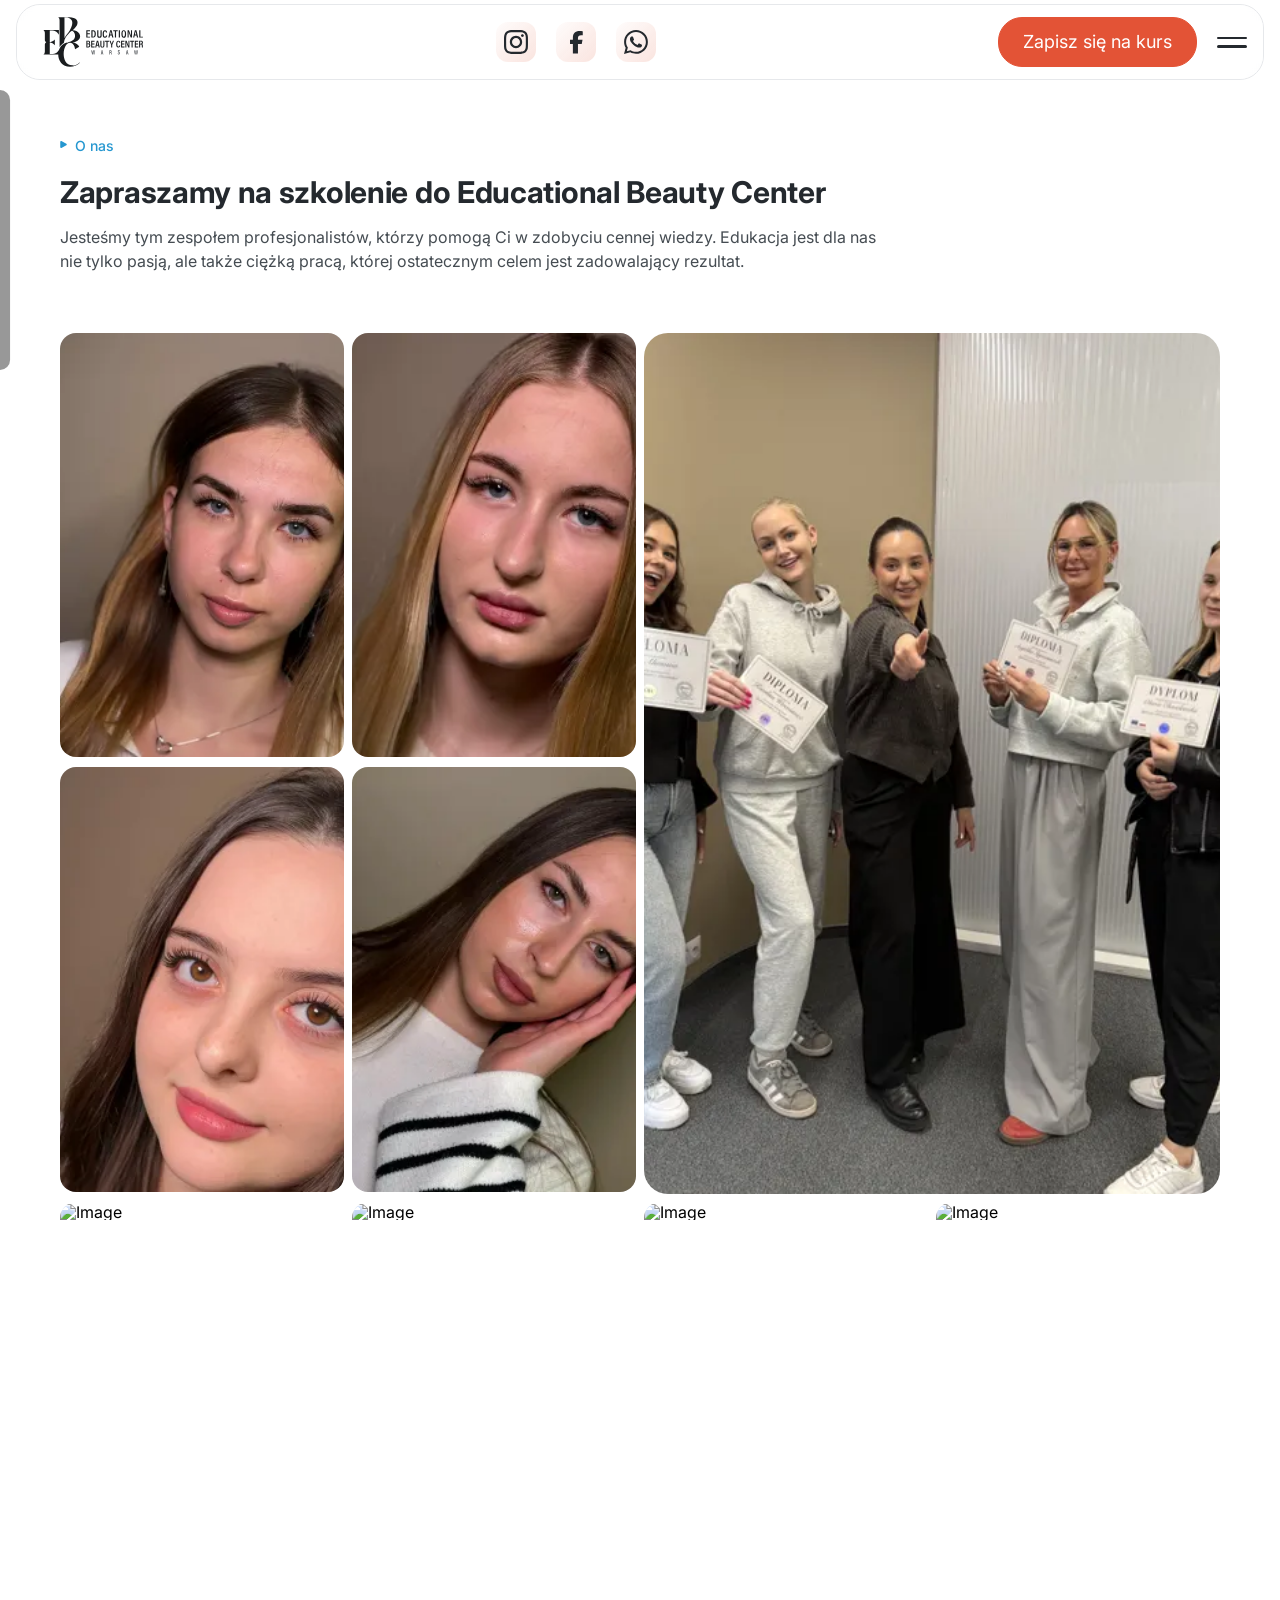
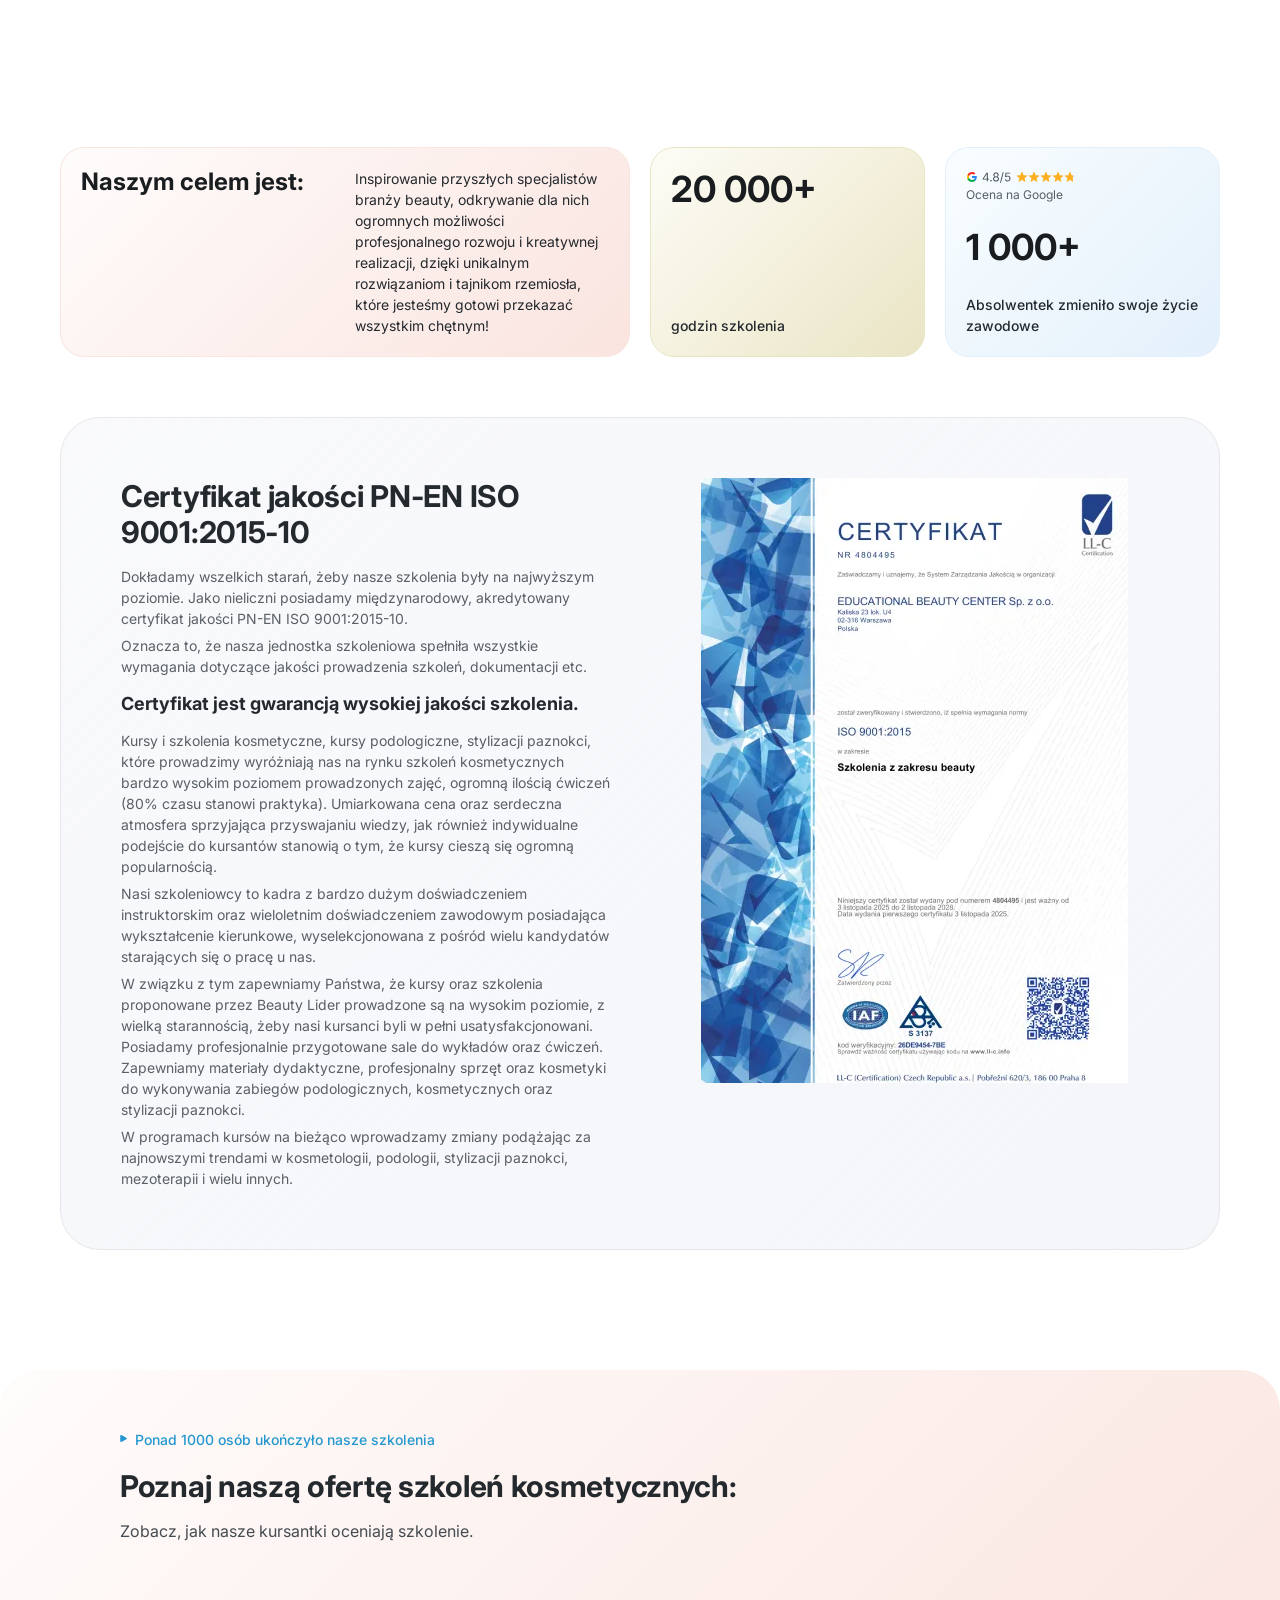
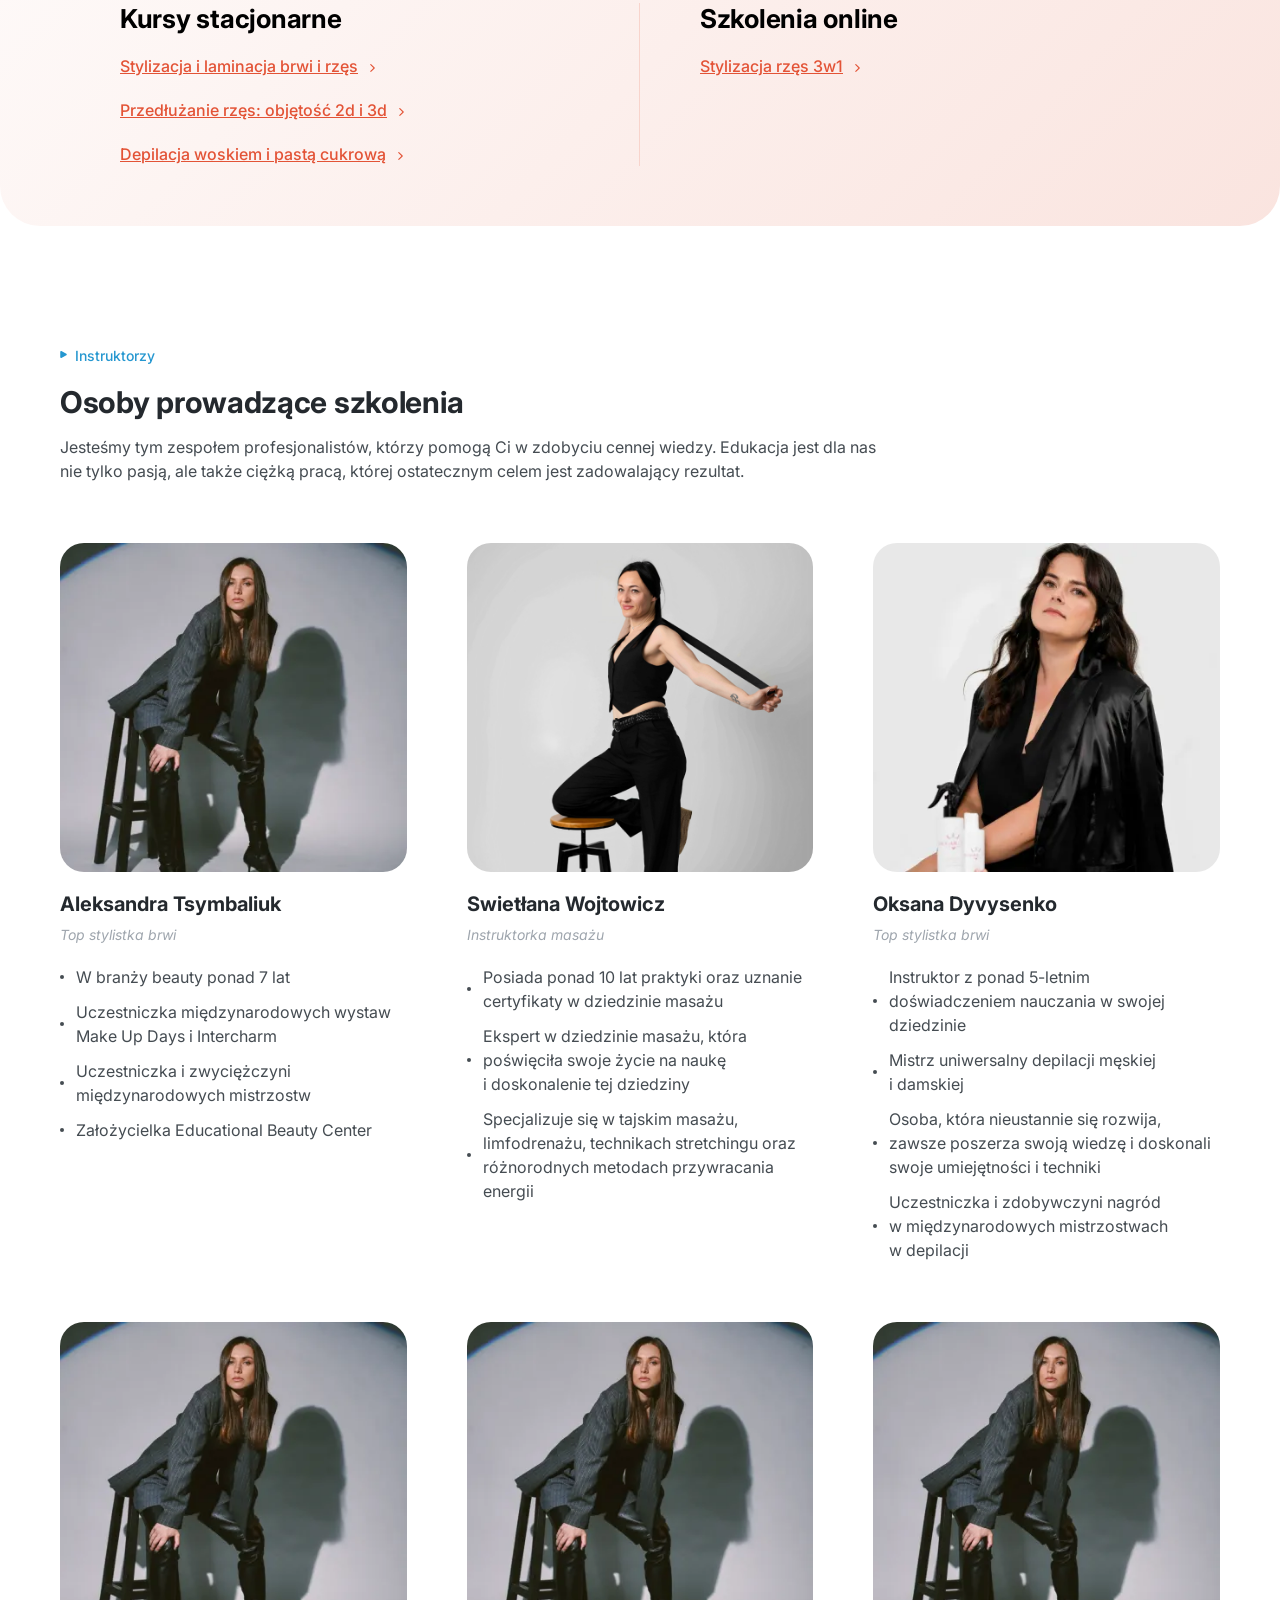
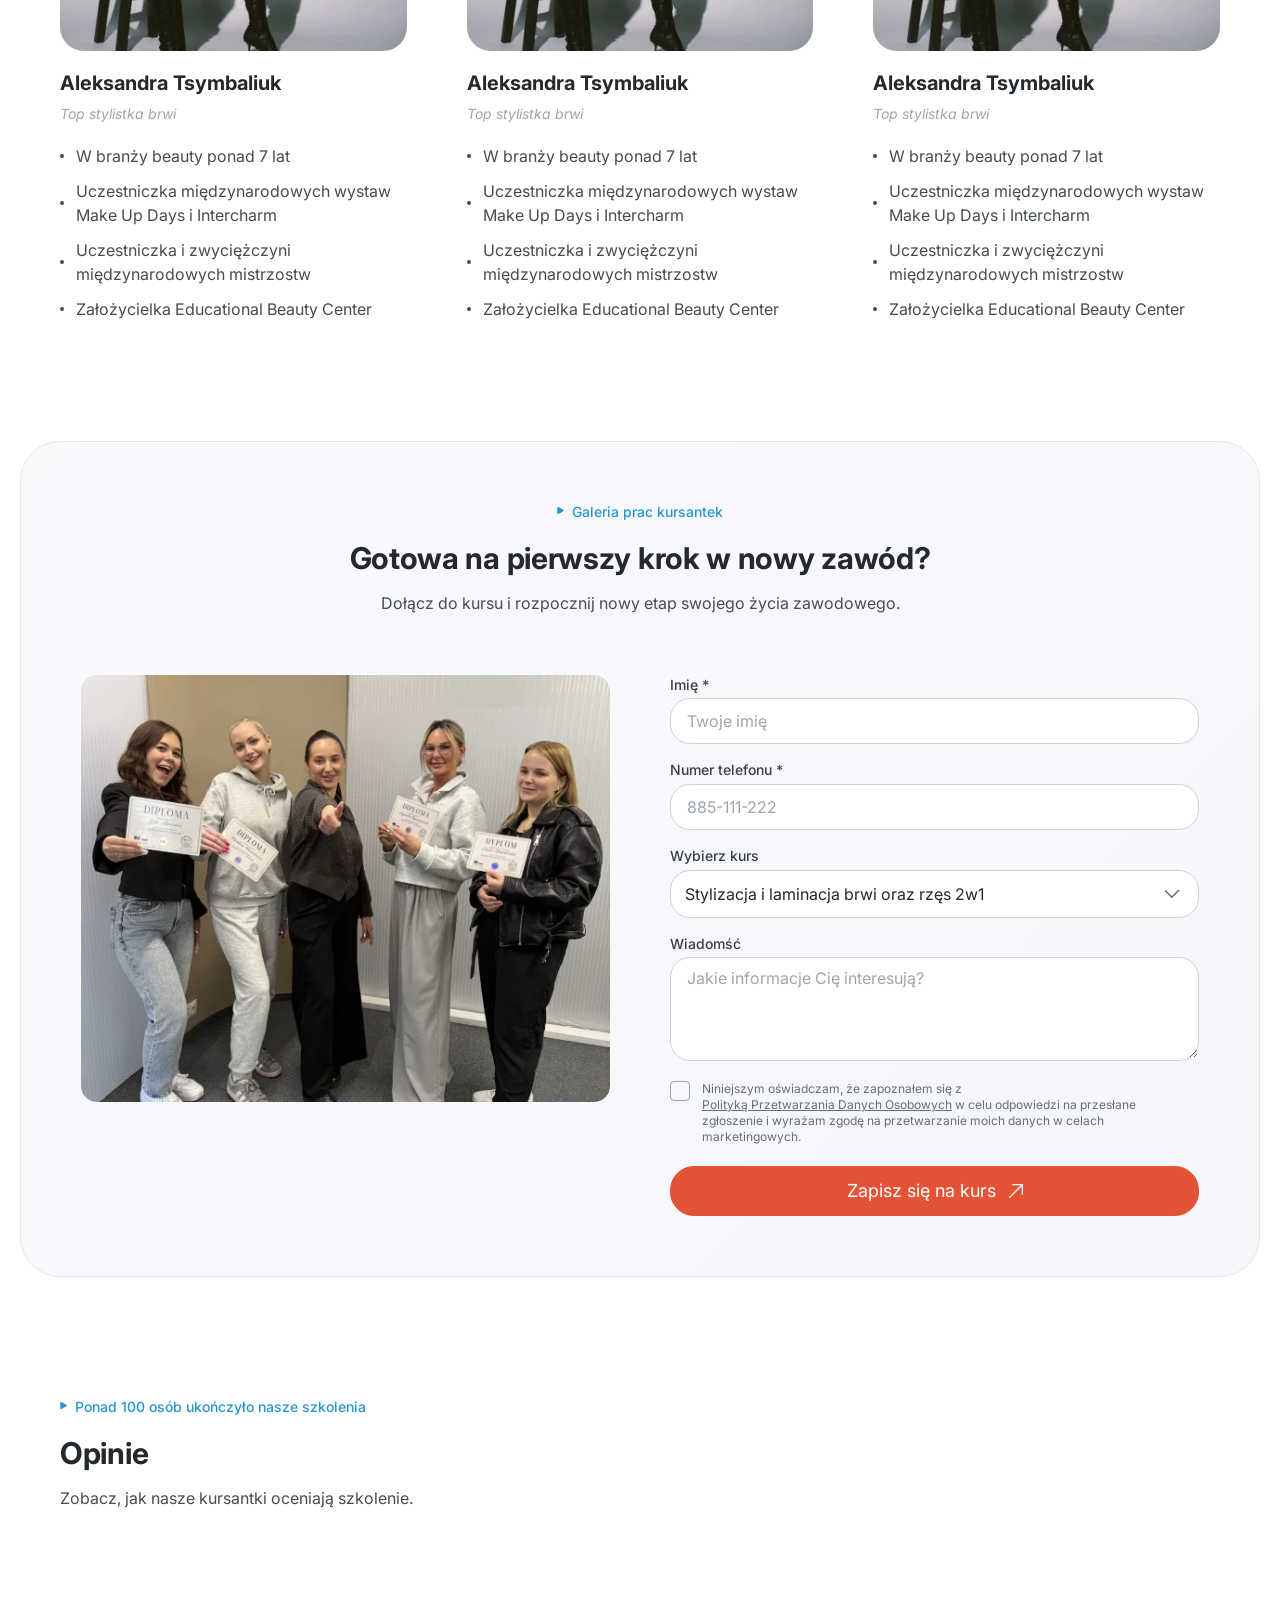
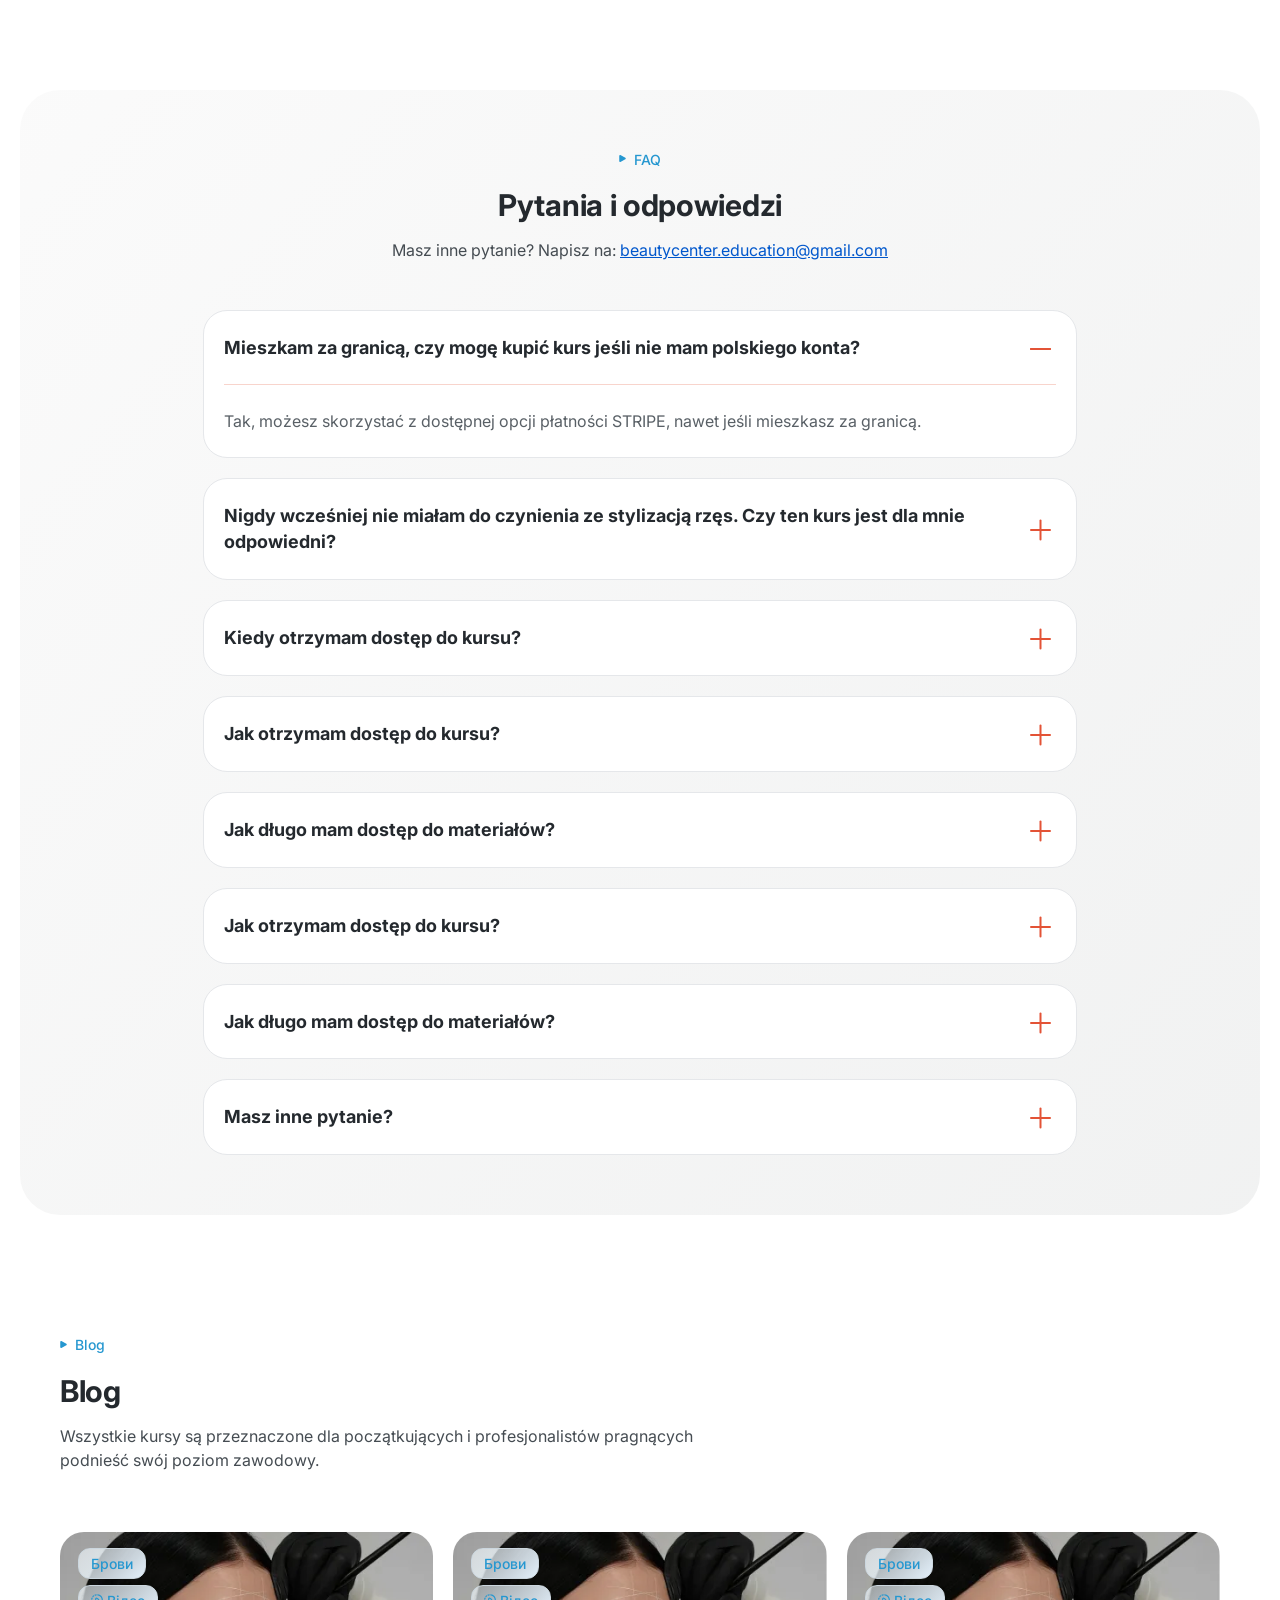
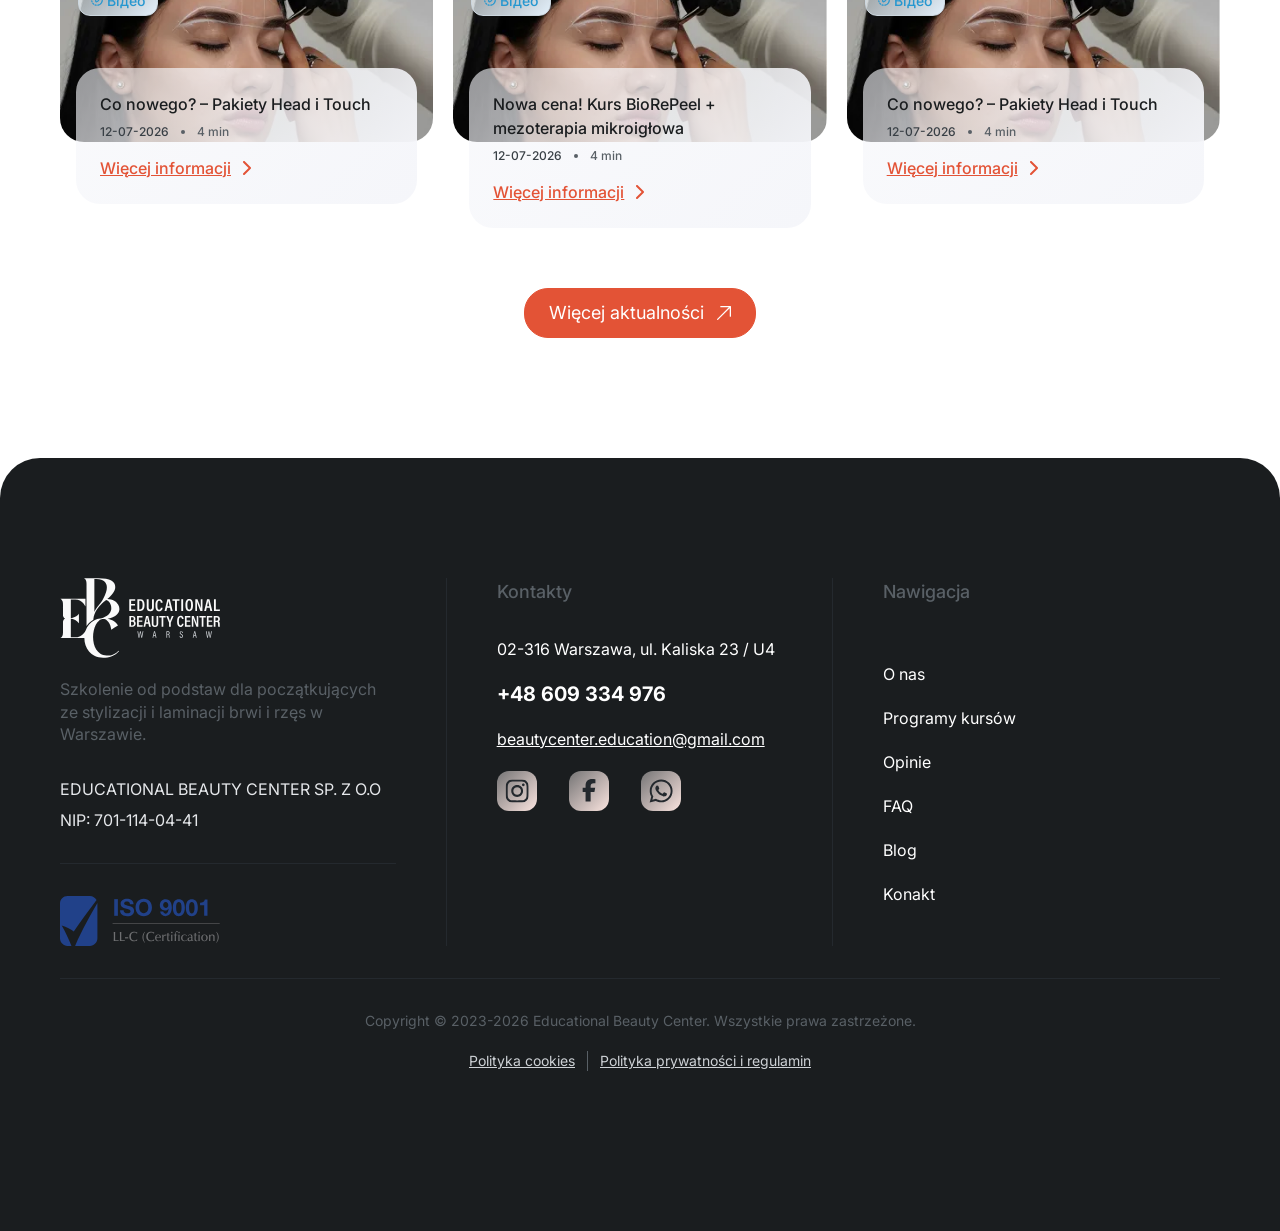
==== about-us.html @ dabadefb "Add files via upload" ====
<!doctype html>
<html lang="pl">
	<head>
		<style data-fls-preloader="true" rel="preload">
			body>*:not(.fls-preloader) {
		opacity: 0;
		visibility: hidden;
	}

	[data-fls-preloader-loaded] body>*:not(.fls-preloader) {
		transition: opacity 0.5s ease 0s;
		opacity: 1;
		visibility: visible;
	}
		</style>
		<meta charset="UTF-8">
		<meta name="viewport" content="width=device-width, initial-scale=1.0">
		<link rel="shortcut icon" href="./assets/img/favicon.ico">
		<script src="https://static.elfsight.com/platform/platform.js?v=1774445017370" async></script>
		<title>About Us</title>
		<script type="module" crossorigin="" src="./js/about-us.min.js?v=1774445017370"></script>
		<link rel="modulepreload" crossorigin="" href="./js/common.min.js?v=1774445017370">
		<link rel="modulepreload" crossorigin="" href="./js/common.min2.js?v=1774445017370">
		<link rel="modulepreload" crossorigin="" href="./js/tel-form.min.js?v=1774445017370">
		<link rel="modulepreload" crossorigin="" href="./js/slider.min.js?v=1774445017370">
		<link rel="modulepreload" crossorigin="" href="./js/index.min2.js?v=1774445017370">
		<link rel="stylesheet" crossorigin="" href="./css/common.min.css?v=1774445017370">
		<link rel="stylesheet" crossorigin="" href="./css/tel-form.min.css?v=1774445017370">
		<link rel="stylesheet" crossorigin="" href="./css/slider.min.css?v=1774445017370">
		<link rel="stylesheet" crossorigin="" href="./css/index.min2.css?v=1774445017370">
		<link rel="stylesheet" crossorigin="" href="./css/about-us.min.css?v=1774445017370">
	</head>
	<body>
		<div class="wrapper">
			<header data-fls-header="" class="header">
				<div class="header__container">
					<a href="index.html" class="header__logo">
						<img src="./assets/img/logo.svg" alt="Logo">
					</a>
					<div class="header__menu menu">
						<nav class="menu__body">
							<ul class="menu__list">
								<li class="menu__item">
									<a href="#" class="menu__link">O nas</a>
								</li>
								<li class="menu__item">
									<div class="menu__item-row">
										<a href="#" class="menu__link menu__link--parent">Programy kursów</a>
										<button type="button" class="menu__toggle">
											<img src="./assets/img/icons/arrow-breadcrumbs.svg" alt="arrow">
										</button>
									</div>
									<div class="menu__external">
										<div class="menu__box sub-menu">
											<div class="sub-menu__wrapper">
												<ul class="sub-menu__list">
													<li class="sub-menu__item">
														<a href="#" class="sub-menu__link">
															Stylizacja brwi
															<svg width="8" height="14" viewbox="0 0 8 14" fill="none" xmlns="http://www.w3.org/2000/svg">
																<path d="M0.75 0.75L7 7L0.749999 13.25" stroke="black" stroke-width="1.5" stroke-linecap="round" stroke-linejoin="round"></path>
															</svg>
														</a>
														<div class="sub-menu__content">
															<ul>
																<li>
																	<a href="#">Stylizacja i laminacja brwi oraz rzęs 2w1</a>
																</li>
																<li>
																	<a href="#">Stylizacja i laminacja brwi</a>
																</li>
																<li>
																	<a href="#">Laminacja brwi i rzęs + pielęgnacja</a>
																</li>
															</ul>
														</div>
													</li>
													<li class="sub-menu__item">
														<a href="#" class="sub-menu__link">
															Stylizacja rzęs
															<svg width="8" height="14" viewbox="0 0 8 14" fill="none" xmlns="http://www.w3.org/2000/svg">
																<path d="M0.75 0.75L7 7L0.749999 13.25" stroke="black" stroke-width="1.5" stroke-linecap="round" stroke-linejoin="round"></path>
															</svg>
														</a>
														<div class="sub-menu__content">
															<ul>
																<li>
																	<a href="#">Kurs rzęs 1</a>
																</li>
																<li>
																	<a href="#">Kurs rzęs 2</a>
																</li>
															</ul>
														</div>
													</li>
													<li class="sub-menu__item">
														<a href="#" class="sub-menu__link">
															Depilacja
															<svg width="8" height="14" viewbox="0 0 8 14" fill="none" xmlns="http://www.w3.org/2000/svg">
																<path d="M0.75 0.75L7 7L0.749999 13.25" stroke="black" stroke-width="1.5" stroke-linecap="round" stroke-linejoin="round"></path>
															</svg>
														</a>
														<div class="sub-menu__content">
															<ul>
																<li>
																	<a href="#">Depilacja kurs</a>
																</li>
															</ul>
														</div>
													</li>
													<li class="sub-menu__item">
														<a href="#" class="sub-menu__link">
															Masaż
															<svg width="8" height="14" viewbox="0 0 8 14" fill="none" xmlns="http://www.w3.org/2000/svg">
																<path d="M0.75 0.75L7 7L0.749999 13.25" stroke="black" stroke-width="1.5" stroke-linecap="round" stroke-linejoin="round"></path>
															</svg>
														</a>
														<div class="sub-menu__content">
															<ul>
																<li>
																	<a href="#">Masaż kurs</a>
																</li>
															</ul>
														</div>
													</li>
													<li class="sub-menu__item sub-menu__item--bt">
														<a href="#" class="sub-menu__link">
															<span>Szkolenia online</span>
															<svg width="8" height="14" viewbox="0 0 8 14" fill="none" xmlns="http://www.w3.org/2000/svg">
																<path d="M0.75 0.75L7 7L0.749999 13.25" stroke="black" stroke-width="1.5" stroke-linecap="round" stroke-linejoin="round"></path>
															</svg>
														</a>
														<div class="sub-menu__content sub-menu__content--pos">
															<ul>
																<li>
																	<a href="#">Masaż kurs</a>
																</li>
															</ul>
														</div>
													</li>
												</ul>
											</div>
										</div>
									</div>
								</li>
								<li class="menu__item">
									<a href="#" class="menu__link">Opinie</a>
								</li>
								<li class="menu__item">
									<a href="#" class="menu__link">FAQ</a>
								</li>
								<li class="menu__item">
									<a href="#" class="menu__link">Blog</a>
								</li>
								<li class="menu__item">
									<a href="#footer" class="menu__link">Kontakt</a>
								</li>
							</ul>
							<div class="menu__contacts">
								<a href="tel:48609334976" class="menu__phone">
									<img src="./assets/img/icons/phone-mobile.svg" alt="icon">
									+48 609 334 976
								</a>
								<a href="mailto:beautycenter.education@gmail.com" class="menu__mail">
									<img src="./assets/img/icons/envelope.svg" alt="icon">
									beautycenter.education@gmail.com
								</a>
							</div>
						</nav>
					</div>
					<ul data-fls-dynamic=".menu__body, 767.98" class="header__social social-header">
						<li class="social-header__item">
							<a href="#" class="social-header__link">
								<svg viewbox="0 0 24 24" fill="none" xmlns="http://www.w3.org/2000/svg">
									<g clip-path="url(#clip0_9004_758)">
										<path d="M12 2.16094C15.2063 2.16094 15.5859 2.175 16.8469 2.23125C18.0187 2.28281 18.6516 2.47969 19.0734 2.64375C19.6313 2.85938 20.0344 3.12188 20.4516 3.53906C20.8734 3.96094 21.1313 4.35938 21.3469 4.91719C21.5109 5.33906 21.7078 5.97656 21.7594 7.14375C21.8156 8.40937 21.8297 8.78906 21.8297 11.9906C21.8297 15.1969 21.8156 15.5766 21.7594 16.8375C21.7078 18.0094 21.5109 18.6422 21.3469 19.0641C21.1313 19.6219 20.8687 20.025 20.4516 20.4422C20.0297 20.8641 19.6313 21.1219 19.0734 21.3375C18.6516 21.5016 18.0141 21.6984 16.8469 21.75C15.5813 21.8062 15.2016 21.8203 12 21.8203C8.79375 21.8203 8.41406 21.8062 7.15313 21.75C5.98125 21.6984 5.34844 21.5016 4.92656 21.3375C4.36875 21.1219 3.96562 20.8594 3.54844 20.4422C3.12656 20.0203 2.86875 19.6219 2.65312 19.0641C2.48906 18.6422 2.29219 18.0047 2.24062 16.8375C2.18438 15.5719 2.17031 15.1922 2.17031 11.9906C2.17031 8.78438 2.18438 8.40469 2.24062 7.14375C2.29219 5.97187 2.48906 5.33906 2.65312 4.91719C2.86875 4.35938 3.13125 3.95625 3.54844 3.53906C3.97031 3.11719 4.36875 2.85938 4.92656 2.64375C5.34844 2.47969 5.98594 2.28281 7.15313 2.23125C8.41406 2.175 8.79375 2.16094 12 2.16094ZM12 0C8.74219 0 8.33438 0.0140625 7.05469 0.0703125C5.77969 0.126563 4.90312 0.332812 4.14375 0.628125C3.35156 0.9375 2.68125 1.34531 2.01562 2.01562C1.34531 2.68125 0.9375 3.35156 0.628125 4.13906C0.332812 4.90313 0.126563 5.775 0.0703125 7.05C0.0140625 8.33437 0 8.74219 0 12C0 15.2578 0.0140625 15.6656 0.0703125 16.9453C0.126563 18.2203 0.332812 19.0969 0.628125 19.8563C0.9375 20.6484 1.34531 21.3188 2.01562 21.9844C2.68125 22.65 3.35156 23.0625 4.13906 23.3672C4.90313 23.6625 5.775 23.8687 7.05 23.925C8.32969 23.9812 8.7375 23.9953 11.9953 23.9953C15.2531 23.9953 15.6609 23.9812 16.9406 23.925C18.2156 23.8687 19.0922 23.6625 19.8516 23.3672C20.6391 23.0625 21.3094 22.65 21.975 21.9844C22.6406 21.3188 23.0531 20.6484 23.3578 19.8609C23.6531 19.0969 23.8594 18.225 23.9156 16.95C23.9719 15.6703 23.9859 15.2625 23.9859 12.0047C23.9859 8.74688 23.9719 8.33906 23.9156 7.05938C23.8594 5.78438 23.6531 4.90781 23.3578 4.14844C23.0625 3.35156 22.6547 2.68125 21.9844 2.01562C21.3188 1.35 20.6484 0.9375 19.8609 0.632812C19.0969 0.3375 18.225 0.13125 16.95 0.075C15.6656 0.0140625 15.2578 0 12 0Z"></path>
										<path d="M12 5.83594C8.59688 5.83594 5.83594 8.59688 5.83594 12C5.83594 15.4031 8.59688 18.1641 12 18.1641C15.4031 18.1641 18.1641 15.4031 18.1641 12C18.1641 8.59688 15.4031 5.83594 12 5.83594ZM12 15.9984C9.79219 15.9984 8.00156 14.2078 8.00156 12C8.00156 9.79219 9.79219 8.00156 12 8.00156C14.2078 8.00156 15.9984 9.79219 15.9984 12C15.9984 14.2078 14.2078 15.9984 12 15.9984Z"></path>
										<path d="M19.8469 5.59214C19.8469 6.38902 19.2 7.0312 18.4078 7.0312C17.6109 7.0312 16.9688 6.38433 16.9688 5.59214C16.9688 4.79526 17.6156 4.15308 18.4078 4.15308C19.2 4.15308 19.8469 4.79995 19.8469 5.59214Z"></path>
									</g>
									<defs>
										<clipPath id="clip0_9004_758">
											<rect width="24" height="24" fill="white"></rect>
										</clipPath>
									</defs>
								</svg>
							</a>
						</li>
						<li class="social-header__item">
							<a href="#" class="social-header__link">
								<svg viewbox="0 0 24 24" fill="none" xmlns="http://www.w3.org/2000/svg">
									<path d="M8.88629 14.0889V23.3906H13.9592V14.0889H17.7419L18.5291 9.81193H13.9592V8.29881C13.9592 6.03788 14.8469 5.172 17.1384 5.172C17.8513 5.172 18.4242 5.18949 18.7565 5.22448V1.34548C18.1312 1.17493 16.6005 1 15.7172 1C11.0423 1 8.88629 3.20845 8.88629 7.97082V9.81193H6V14.0889H8.88629Z" fill="#24292E"></path>
								</svg>
							</a>
						</li>
						<li class="social-header__item">
							<a href="#" class="social-header__link">
								<svg viewbox="0 0 24 24" fill="none" xmlns="http://www.w3.org/2000/svg">
									<path d="M0 23.9999L1.687 17.837C0.645998 16.033 0.0989998 13.988 0.0999998 11.891C0.103 5.33499 5.43799 0 11.993 0C15.174 0.000999998 18.16 1.24 20.406 3.48799C22.6509 5.73599 23.8869 8.72398 23.8859 11.902C23.8829 18.459 18.548 23.7939 11.993 23.7939C10.003 23.7929 8.04198 23.2939 6.30499 22.346L0 23.9999ZM6.59698 20.193C8.27298 21.188 9.87298 21.784 11.989 21.785C17.437 21.785 21.875 17.351 21.878 11.9C21.88 6.43798 17.463 2.01 11.997 2.008C6.54499 2.008 2.11 6.44199 2.108 11.892C2.107 14.117 2.75899 15.783 3.85399 17.526L2.85499 21.174L6.59698 20.193ZM17.984 14.729C17.91 14.605 17.712 14.531 17.414 14.382C17.117 14.233 15.656 13.514 15.383 13.415C15.111 13.316 14.913 13.266 14.714 13.564C14.516 13.861 13.946 14.531 13.773 14.729C13.6 14.927 13.426 14.952 13.129 14.803C12.832 14.654 11.874 14.341 10.739 13.328C9.85598 12.54 9.25898 11.567 9.08598 11.269C8.91298 10.972 9.06798 10.811 9.21598 10.663C9.34998 10.53 9.51298 10.316 9.66198 10.142C9.81298 9.96998 9.86198 9.84598 9.96198 9.64698C10.061 9.44898 10.012 9.27498 9.93698 9.12598C9.86198 8.97798 9.26798 7.51498 9.02098 6.91998C8.77898 6.34099 8.53398 6.41899 8.35198 6.40999L7.78198 6.39999C7.58398 6.39999 7.26198 6.47399 6.98998 6.77199C6.71798 7.06998 5.94999 7.78798 5.94999 9.25098C5.94999 10.714 7.01498 12.127 7.16298 12.325C7.31198 12.523 9.25798 15.525 12.239 16.812C12.948 17.118 13.502 17.301 13.933 17.438C14.645 17.664 15.293 17.632 15.805 17.556C16.376 17.471 17.563 16.837 17.811 16.143C18.059 15.448 18.059 14.853 17.984 14.729Z" fill="#24292E"></path>
								</svg>
							</a>
						</li>
					</ul>
					<div class="header__actions">
						<!-- <a href="#contacts" data-fls-button class="header__button button">Kupuję kurs</a> -->
						<div data-fls-dynamic=".menu__list, 1300" class="header__line">
							<select name="lang" class="header__lang" data-fls-select="">
								<!--
<option value="1" selected>PL polski</option>
<option value="2">UA українська</option>
<option value="3">RU русский</option>
-->
								<option value="1" selected>PL</option>
								<option value="2">UA</option>
								<option value="3">RU</option>
							</select>
						</div>
						<a href="#" data-fls-button="" class="header__button button">Zapisz się na kurs</a>
						<button type="button" data-fls-menu="" class="icon-menu">
							<span></span>
						</button>
					</div>
				</div>
			</header>
			<main class="page">
				<div class="btn-up">
					<img src="./assets/img/icons/arrow.svg" alt="Image">
				</div>
				<script src="https://cdn.jsdelivr.net/npm/intl-tel-input@18.1.1/build/js/intlTelInput.min.js?v=1774445017370"></script>
				<link rel="stylesheet" href="https://cdn.jsdelivr.net/npm/intl-tel-input@18.1.1/build/css/intlTelInput.min.css?v=1774445017370">
				<div class="page__about-us">
					<section class="about-us">
						<div class="about-us__container">
							<div data-fls-watcher="" data-fls-watcher-once="" data-fls-watcher-threshold="0.3" class="about-us__header-block header-block header-block--mw">
								<div class="header-block__subtitle">
									<!-- <img src="@img/icons/rectangle-blue.svg" alt="icon"> -->
									O nas
								</div>
								<h2 class="header-block__title">Zapraszamy na szkolenie do Educational Beauty Center</h2>
								<div class="header-block__text">
									Jesteśmy tym zespołem profesjonalistów, którzy pomogą Ci w zdobyciu cennej wiedzy. Edukacja jest dla nas nie tylko
				pasją, ale także ciężką pracą, której ostatecznym celem jest zadowalający rezultat.
								</div>
							</div>
							<div data-fls-watcher="" data-fls-watcher-once="" data-fls-watcher-threshold="0.1" class="about-us__photos">
								<div class="about-us__img">
									<picture>
										<img alt="Image" src="./assets/img/about-us/img01.webp">
									</picture>
								</div>
								<div class="about-us__img">
									<picture>
										<img alt="Image" src="./assets/img/about-us/img02.webp">
									</picture>
								</div>
								<div class="about-us__img">
									<picture>
										<img alt="Image" src="./assets/img/about-us/img03.webp">
									</picture>
								</div>
								<div class="about-us__img">
									<picture>
										<img alt="Image" src="./assets/img/about-us/img04.webp">
									</picture>
								</div>
								<div class="about-us__img">
									<picture>
										<source media="(max-width: 600px)" srcset="./assets/img/about-us/big05-600.webp" type="image/webp">
										<img alt="Image" src="./assets/img/about-us/big05.webp">
									</picture>
								</div>
								<div class="about-us__img">
									<img src="./assets/img/about-us/img06.jpg/04.jpg" alt="Image">
								</div>
								<div class="about-us__img">
									<img src="./assets/img/about-us/img07.jpg/01.jpg" alt="Image">
								</div>
								<div class="about-us__img">
									<img src="./assets/img/about-us/img08.jpg/10.jpg" alt="Image">
								</div>
								<div class="about-us__img">
									<img src="./assets/img/about-us/img09.jpg/07.jpg" alt="Image">
								</div>
							</div>
							<div class="about-us__statistic-block statistic-block">
								<div data-fls-watcher="" data-fls-watcher-once="" data-fls-watcher-threshold="0.3" class="statistic-block__item big-item-statistic-block">
									<h3 class="big-item-statistic-block__title">Naszym celem jest:</h3>
									<div class="big-item-statistic-block__text">
										<p>
											Inspirowanie przyszłych specjalistów branży beauty, odkrywanie dla nich ogromnych możliwości profesjonalnego rozwoju
						i kreatywnej realizacji, dzięki unikalnym rozwiązaniom i tajnikom rzemiosła, które jesteśmy gotowi przekazać wszystkim
						chętnym!
										</p>
									</div>
								</div>
								<div data-fls-watcher="" data-fls-watcher-once="" data-fls-watcher-threshold="0.3" class="statistic-block__item item-statistic-block">
									<div class="item-statistic-block__num">20 000+</div>
									<div class="item-statistic-block__text">godzin szkolenia</div>
								</div>
								<div data-fls-watcher="" data-fls-watcher-once="" data-fls-watcher-threshold="0.3" class="statistic-block__item item-statistic-block">
									<div class="item-statistic-block__rating">
										<div class="item-statistic-block__icon">
											<img src="./assets/img/icons/rating-google.svg" alt="Rating google">
										</div>
										<span>Ocena na Google</span>
									</div>
									<div class="item-statistic-block__num">1 000+</div>
									<div class="item-statistic-block__text">Absolwentek zmieniło swoje życie zawodowe</div>
								</div>
							</div>
							<div class="about-us__certyficat certyficat">
								<div data-fls-watcher="" data-fls-watcher-once="" data-fls-watcher-threshold="0.2" class="certyficat__content">
									<h4 class="certyficat__title">Certyfikat jakości PN-EN ISO 9001:2015-10</h4>
									<div class="certyficat__text">
										<p>
											Dokładamy wszelkich starań, żeby nasze szkolenia były na najwyższym poziomie. Jako nieliczni posiadamy międzynarodowy,
						akredytowany certyfikat jakości PN-EN ISO 9001:2015-10.
										</p>
										<p>
											Oznacza to, że nasza jednostka szkoleniowa spełniła wszystkie wymagania dotyczące jakości prowadzenia szkoleń,
						dokumentacji etc.
										</p>
									</div>
									<div class="certyficat__subtitle">Certyfikat jest gwarancją wysokiej jakości szkolenia.</div>
									<div class="certyficat__text">
										<p>
											Kursy i szkolenia kosmetyczne, kursy podologiczne, stylizacji paznokci, które prowadzimy wyróżniają nas na rynku szkoleń
							kosmetycznych bardzo wysokim poziomem prowadzonych zajęć, ogromną ilością ćwiczeń (80% czasu stanowi praktyka).
							Umiarkowana cena oraz serdeczna atmosfera sprzyjająca przyswajaniu wiedzy, jak również indywidualne podejście do
							kursantów stanowią o tym, że kursy cieszą się ogromną popularnością.
										</p>
										<p>
											Nasi szkoleniowcy to kadra z bardzo dużym doświadczeniem instruktorskim oraz wieloletnim doświadczeniem zawodowym
							posiadająca wykształcenie kierunkowe, wyselekcjonowana z pośród wielu kandydatów starających się o pracę u nas.
										</p>
										<p>
											W związku z tym zapewniamy Państwa, że kursy oraz szkolenia proponowane przez Beauty Lider prowadzone są na wysokim
							poziomie, z wielką starannością, żeby nasi kursanci byli w pełni usatysfakcjonowani. Posiadamy profesjonalnie
							przygotowane sale do wykładów oraz ćwiczeń. Zapewniamy materiały dydaktyczne, profesjonalny sprzęt oraz kosmetyki do
							wykonywania zabiegów podologicznych, kosmetycznych oraz stylizacji paznokci.
										</p>
										<p>
											W programach kursów na bieżąco wprowadzamy zmiany podążając za najnowszymi trendami w kosmetologii, podologii,
							stylizacji paznokci, mezoterapii i wielu innych.
										</p>
									</div>
								</div>
								<div data-fls-watcher="" data-fls-watcher-once="" data-fls-watcher-threshold="0.2" class="certyficat__image">
									<picture>
										<img alt="Image" src="./assets/img/about-us/certyficat.webp">
									</picture>
								</div>
							</div>
						</div>
					</section>
					<section class="our-range">
						<div class="our-range__box">
							<div class="our-range__container">
								<div data-fls-watcher="" data-fls-watcher-once="" data-fls-watcher-threshold="0.3" class="our-range__header-block header-block header-block--mw">
									<div class="header-block__subtitle">
										<!-- <img src="@img/icons/rectangle-blue.svg" alt="icon"> -->
										Ponad 1000 osób ukończyło nasze szkolenia
									</div>
									<h2 class="header-block__title">Poznaj naszą ofertę szkoleń kosmetycznych:</h2>
									<div class="header-block__text">Zobacz, jak nasze kursantki oceniają szkolenie.</div>
								</div>
								<div data-fls-watcher="" data-fls-watcher-once="" data-fls-watcher-threshold="0.3" class="our-range__body">
									<div class="our-range__column">
										<div class="our-range__name">Kursy stacjonarne</div>
										<ul class="our-range__list">
											<li class="our-range__item">
												<a href="#" class="our-range__link">
													Stylizacja i laminacja brwi i rzęs
													<img src="./assets/img/icons/arrow-primary.svg" alt="arrow">
												</a>
											</li>
											<li class="our-range__item">
												<a href="#" class="our-range__link">
													Przedłużanie rzęs: objętość 2d i 3d
													<img src="./assets/img/icons/arrow-primary.svg" alt="arrow">
												</a>
											</li>
											<li class="our-range__item">
												<a href="#" class="our-range__link">
													Depilacja woskiem i pastą cukrową
													<img src="./assets/img/icons/arrow-primary.svg" alt="arrow">
												</a>
											</li>
										</ul>
									</div>
									<div class="our-range__column">
										<div class="our-range__name">Szkolenia online</div>
										<ul class="our-range__list">
											<li class="our-range__item">
												<a href="#" class="our-range__link">
													Stylizacja rzęs 3w1
													<img src="./assets/img/icons/arrow-primary.svg" alt="arrow">
												</a>
											</li>
										</ul>
									</div>
								</div>
							</div>
						</div>
					</section>
					<section class="instructors">
						<div class="instructors__container">
							<div data-fls-watcher="" data-fls-watcher-once="" data-fls-watcher-threshold="0.3" class="instructors__header-block header-block header-block--mw">
								<div class="header-block__subtitle">
									<!-- <img src="@img/icons/rectangle-blue.svg" alt="icon"> -->
									Instruktorzy
								</div>
								<h2 class="header-block__title">Osoby prowadzące szkolenia</h2>
								<div class="header-block__text">
									Jesteśmy tym zespołem profesjonalistów, którzy pomogą Ci w zdobyciu cennej wiedzy. Edukacja jest dla nas nie tylko
				pasją, ale także ciężką pracą, której ostatecznym celem jest zadowalający rezultat.
								</div>
							</div>
							<div class="instructors__body">
								<div data-fls-watcher="" data-fls-watcher-once="" data-fls-watcher-threshold="0.2" class="instructors__item item-instructors">
									<div class="item-instructors__img">
										<picture>
											<img alt="Image" src="./assets/img/about-us/aleksandra-tsymbaliuk.webp">
										</picture>
									</div>
									<div class="item-instructors__info">
										<div class="item-instructors__name">Aleksandra Tsymbaliuk</div>
										<div class="item-instructors__profile">Top stylistka brwi</div>
										<ul class="item-instructors__list">
											<li class="item-instructors__item">W branży beauty ponad 7 lat</li>
											<li class="item-instructors__item">Uczestniczka międzynarodowych wystaw Make Up Days i Intercharm</li>
											<li class="item-instructors__item">Uczestniczka i zwyciężczyni międzynarodowych mistrzostw</li>
											<li class="item-instructors__item">Założycielka Educational Beauty Center</li>
										</ul>
									</div>
								</div>
								<div data-fls-watcher="" data-fls-watcher-once="" data-fls-watcher-threshold="0.2" class="instructors__item item-instructors">
									<div class="item-instructors__img">
										<img src="./assets/img/about-us/swiet%C5%82ana-wojtowicz.jpg" alt="Image">
									</div>
									<div class="item-instructors__info">
										<div class="item-instructors__name">Swietłana Wojtowicz</div>
										<div class="item-instructors__profile">Instruktorka masażu</div>
										<ul class="item-instructors__list">
											<li class="item-instructors__item">Posiada ponad 10 lat praktyki oraz uznanie certyfikaty w dziedzinie masażu</li>
											<li class="item-instructors__item">
												Ekspert w dziedzinie masażu, która poświęciła swoje życie na naukę i doskonalenie tej dziedziny
											</li>
											<li class="item-instructors__item">
												Specjalizuje się w tajskim masażu, limfodrenażu, technikach stretchingu oraz różnorodnych metodach przywracania energii
											</li>
										</ul>
									</div>
								</div>
								<div data-fls-watcher="" data-fls-watcher-once="" data-fls-watcher-threshold="0.2" class="instructors__item item-instructors">
									<div class="item-instructors__img">
										<picture>
											<img alt="Image" src="./assets/img/about-us/oksana-dyvysenko.webp">
										</picture>
									</div>
									<div class="item-instructors__info">
										<div class="item-instructors__name">Oksana Dyvysenko</div>
										<div class="item-instructors__profile">Top stylistka brwi</div>
										<ul class="item-instructors__list">
											<li class="item-instructors__item">Instruktor z ponad 5-letnim doświadczeniem nauczania w swojej dziedzinie</li>
											<li class="item-instructors__item">Mistrz uniwersalny depilacji męskiej i damskiej</li>
											<li class="item-instructors__item">
												Osoba, która nieustannie się rozwija, zawsze poszerza swoją wiedzę i doskonali swoje umiejętności i techniki
											</li>
											<li class="item-instructors__item">Uczestniczka i zdobywczyni nagród w międzynarodowych mistrzostwach w depilacji</li>
										</ul>
									</div>
								</div>
								<div data-fls-watcher="" data-fls-watcher-once="" data-fls-watcher-threshold="0.2" class="instructors__item item-instructors">
									<div class="item-instructors__img">
										<picture>
											<img alt="Image" src="./assets/img/about-us/aleksandra-tsymbaliuk.webp">
										</picture>
									</div>
									<div class="item-instructors__info">
										<div class="item-instructors__name">Aleksandra Tsymbaliuk</div>
										<div class="item-instructors__profile">Top stylistka brwi</div>
										<ul class="item-instructors__list">
											<li class="item-instructors__item">W branży beauty ponad 7 lat</li>
											<li class="item-instructors__item">Uczestniczka międzynarodowych wystaw Make Up Days i Intercharm</li>
											<li class="item-instructors__item">Uczestniczka i zwyciężczyni międzynarodowych mistrzostw</li>
											<li class="item-instructors__item">Założycielka Educational Beauty Center</li>
										</ul>
									</div>
								</div>
								<div data-fls-watcher="" data-fls-watcher-once="" data-fls-watcher-threshold="0.2" class="instructors__item item-instructors">
									<div class="item-instructors__img">
										<picture>
											<img alt="Image" src="./assets/img/about-us/aleksandra-tsymbaliuk.webp">
										</picture>
									</div>
									<div class="item-instructors__info">
										<div class="item-instructors__name">Aleksandra Tsymbaliuk</div>
										<div class="item-instructors__profile">Top stylistka brwi</div>
										<ul class="item-instructors__list">
											<li class="item-instructors__item">W branży beauty ponad 7 lat</li>
											<li class="item-instructors__item">Uczestniczka międzynarodowych wystaw Make Up Days i Intercharm</li>
											<li class="item-instructors__item">Uczestniczka i zwyciężczyni międzynarodowych mistrzostw</li>
											<li class="item-instructors__item">Założycielka Educational Beauty Center</li>
										</ul>
									</div>
								</div>
								<div data-fls-watcher="" data-fls-watcher-once="" data-fls-watcher-threshold="0.2" class="instructors__item item-instructors">
									<div class="item-instructors__img">
										<picture>
											<img alt="Image" src="./assets/img/about-us/aleksandra-tsymbaliuk.webp">
										</picture>
									</div>
									<div class="item-instructors__info">
										<div class="item-instructors__name">Aleksandra Tsymbaliuk</div>
										<div class="item-instructors__profile">Top stylistka brwi</div>
										<ul class="item-instructors__list">
											<li class="item-instructors__item">W branży beauty ponad 7 lat</li>
											<li class="item-instructors__item">Uczestniczka międzynarodowych wystaw Make Up Days i Intercharm</li>
											<li class="item-instructors__item">Uczestniczka i zwyciężczyni międzynarodowych mistrzostw</li>
											<li class="item-instructors__item">Założycielka Educational Beauty Center</li>
										</ul>
									</div>
								</div>
							</div>
						</div>
					</section>
					<section class="contacts">
						<div class="contacts__container">
							<div class="contacts__box">
								<div data-fls-watcher="" data-fls-watcher-once="" data-fls-watcher-threshold="0.3" class="contacts__header-block header-block header-block--ma header-block--mw">
									<div class="header-block__subtitle header-block__subtitle--center">Galeria prac kursantek</div>
									<h2 class="header-block__title header-block__title--center">Gotowa na pierwszy krok w nowy zawód?</h2>
									<div class="header-block__text header-block__text--center">Dołącz do kursu i rozpocznij nowy etap swojego życia
						zawodowego.</div>
								</div>
								<div class="contacts__body">
									<div data-fls-watcher="" data-fls-watcher-once="" data-fls-watcher-threshold="0.2" class="contacts__media">
										<picture>
											<img alt="Image" src="./assets/img/contacts-img.webp">
										</picture>
									</div>
									<form data-fls-watcher="" data-fls-watcher-threshold="0.1" data-fls-watcher-once="" class="contacts__form form">
										<div class="form__box">
											<label for="name1" class="form__label">Imię *</label>
											<div class="form__line form__line--name">
												<input id="name1" type="text" name="name" placeholder="Twoje imię" class="form__input input">
											</div>
											<span class="form__valid">Pole jest wymagane.</span>
										</div>
										<div class="form__box">
											<label for="phone" class="form__label">Numer telefonu *</label>
											<div class="form__line form__line--phone">
												<input type="hidden" name="tel-send">
												<input id="phone" type="tel" name="tel" placeholder="885-111-222" class="form__input input">
											</div>
											<span class="form__valid">Pole jest wymagane.</span>
										</div>
										<div class="form__box">
											<label class="form__label">Wybierz kurs</label>
											<div class="form__line">
												<select name="form[]" data-fls-select="" data-fls-select-modif="form">
													<option value="1" selected>Stylizacja i laminacja brwi oraz rzęs 2w1</option>
													<option value="3">Stylizacja i laminacja brwi</option>
													<option value="4">Laminacja brwi i rzęs + pielęgnacja</option>
													<option value="3">Stylizacja i laminacja brwi</option>
													<option value="4">Laminacja brwi i rzęs + pielęgnacja</option>
													<option value="3">Stylizacja i laminacja brwi</option>
													<option value="4">Laminacja brwi i rzęs + pielęgnacja</option>
													<option value="3">Stylizacja i laminacja brwi</option>
													<option value="4">Laminacja brwi i rzęs + pielęgnacja</option>
												</select>
											</div>
										</div>
										<div class="form__box form__box-textarea">
											<label for="textarea" class="form__label">Wiadomść</label>
											<div class="form__line form__line--textarea">
												<textarea id="textarea" placeholder="Jakie informacje Cię interesują?" class="form__textarea"></textarea>
											</div>
											<div class="form__footer">
												<div class="form__valid form__valid--textarea">Wprowadź mniej niż 500 znaków.</div>
											</div>
										</div>
										<label class="checkbox">
											<input class="checkbox__input" type="checkbox" name="checkbox">
											<div class="checkbox__text">
												<div class="checkbox__body">
													Niniejszym oświadczam, że zapoznałem się z
													<a href="#">Polityką
										Przetwarzania Danych Osobowych</a>
													w celu odpowiedzi na przesłane
									zgłoszenie i wyrażam zgodę na przetwarzanie moich danych w celach marketingowych.
												</div>
											</div>
										</label>
										<div class="form__btn">
											<button data-fls-button="" type="submit" class="form__button button">
												Zapisz się na kurs
												<img src="./assets/img/icons/arrow.svg" alt="arrow">
											</button>
										</div>
									</form>
								</div>
							</div>
						</div>
					</section>
					<section class="reviews">
						<div class="reviews__container">
							<div data-fls-watcher="" data-fls-watcher-once="" data-fls-watcher-threshold="0.3" class="reviews__header-block header-block">
								<div class="header-block__subtitle">
									<!-- <img src="@img/icons/rectangle-blue.svg" alt="icon"> -->
									Ponad 100 osób
					ukończyło nasze szkolenia
								</div>
								<h2 class="header-block__title">Opinie</h2>
								<div class="header-block__text">Zobacz, jak nasze kursantki oceniają szkolenie.</div>
							</div>
							<div data-fls-watcher="" data-fls-watcher-threshold="0.1" data-fls-watcher-once="" class="reviews__content">
								<div class="elfsight-app-4ebe13e5-9805-49c4-824c-12deba5dcf2b" data-elfsight-app-lazy=""></div>
							</div>
							<!--
<div data-fls-watcher data-fls-watcher-once data-fls-watcher-threshold="0.1" data-fls-slider
class="reviews__slider swiper">
<div class="reviews__wrapper swiper-wrapper">
<div class="reviews__slide swiper-slide slide-reviews">
<div class="slide-reviews__info info-slide-reviews">
<div class="info-slide-reviews__avatar">
<img src="@img/avatars/01.jpg" alt="Avatar">
</div>
<div class="info-slide-reviews__block">
<span class="info-slide-reviews__name">Patrycja K.</span>
<span class="info-slide-reviews__date">09.12.2025</span>
</div>
</div>
<div class="slide-reviews__stars">
<img src="@img/icons/star.svg" alt="star">
<img src="@img/icons/star.svg" alt="star">
<img src="@img/icons/star.svg" alt="star">
<img src="@img/icons/star.svg" alt="star">
<img src="@img/icons/star.svg" alt="star">
</div>
<div class="slide-reviews__text">
Bardzo polecam! Długo się zastanawiałam czy wziąć udział, ale nie ma co! Przemili pracownicy, super
dużo wiedzy i
praktyki. Przedłużanie rzęs stało się moim hobby:) Naprawdę warto!
</div>
<div class="slide-reviews__logo-google">
<img src="@img/icons/logo-google.svg" alt="logo-google">
</div>
</div>
<div class="reviews__slide swiper-slide slide-reviews">
<div class="slide-reviews__info info-slide-reviews">
<div class="info-slide-reviews__avatar">
<img src="@img/avatars/02.jpg" alt="Avatar">
</div>
<div class="info-slide-reviews__block">
<span class="info-slide-reviews__name">Oliwia Mańka</span>
<span class="info-slide-reviews__date">13.07.2025</span>
</div>
</div>
<div class="slide-reviews__stars">
<img src="@img/icons/star.svg" alt="star">
<img src="@img/icons/star.svg" alt="star">
<img src="@img/icons/star.svg" alt="star">
<img src="@img/icons/star.svg" alt="star">
<img src="@img/icons/star.svg" alt="star">
</div>
<div class="slide-reviews__text">
To mój kolejny kurs duźo wiedzy która bardzo mi się przyda. Polecam!
</div>
<div class="slide-reviews__logo-google">
<img src="@img/icons/logo-google.svg" alt="logo-google">
</div>
</div>
<div class="reviews__slide swiper-slide slide-reviews">
<div class="slide-reviews__info info-slide-reviews">
<div class="info-slide-reviews__avatar">
<img src="@img/avatars/02.jpg" alt="Avatar">
</div>
<div class="info-slide-reviews__block">
<span class="info-slide-reviews__name">Oliwia Mańka</span>
<span class="info-slide-reviews__date">13.07.2025</span>
</div>
</div>
<div class="slide-reviews__stars">
<img src="@img/icons/star.svg" alt="star">
<img src="@img/icons/star.svg" alt="star">
<img src="@img/icons/star.svg" alt="star">
<img src="@img/icons/star.svg" alt="star">
<img src="@img/icons/star.svg" alt="star">
</div>
<div class="slide-reviews__text">
To mój kolejny kurs duźo wiedzy która bardzo mi się przyda. Polecam!
</div>
<div class="slide-reviews__logo-google">
<img src="@img/icons/logo-google.svg" alt="logo-google">
</div>
</div>
<div class="reviews__slide swiper-slide slide-reviews">
<div class="slide-reviews__info info-slide-reviews">
<div class="info-slide-reviews__avatar">
<img src="@img/avatars/03.jpg" alt="Avatar">
</div>
<div class="info-slide-reviews__block">
<span class="info-slide-reviews__name">Anna Kowalska</span>
<span class="info-slide-reviews__date">07.07.2025</span>
</div>
</div>
<div class="slide-reviews__stars">
<img src="@img/icons/star.svg" alt="star">
<img src="@img/icons/star.svg" alt="star">
<img src="@img/icons/star.svg" alt="star">
<img src="@img/icons/star.svg" alt="star">
<img src="@img/icons/star.svg" alt="star">
</div>
<div class="slide-reviews__text">
Konkretna dawka wiedzy, wszystko podane "kawa na ławę", kurs bardzo przyjemny, ciekawy i w dobrej
cenie. Polecam
serdecznie!
</div>
<div class="slide-reviews__logo-google">
<img src="@img/icons/logo-google.svg" alt="logo-google">
</div>
</div>
<div class="reviews__slide swiper-slide slide-reviews">
<div class="slide-reviews__info info-slide-reviews">
<div class="info-slide-reviews__avatar">
<img src="@img/avatars/04.jpg" alt="Avatar">
</div>
<div class="info-slide-reviews__block">
<span class="info-slide-reviews__name">Alena Krashewska</span>
<span class="info-slide-reviews__date">16 days ago</span>
</div>
</div>
<div class="slide-reviews__stars">
<img src="@img/icons/star.svg" alt="star">
<img src="@img/icons/star.svg" alt="star">
<img src="@img/icons/star.svg" alt="star">
<img src="@img/icons/star.svg" alt="star">
<img src="@img/icons/star.svg" alt="star">
</div>
<div class="slide-reviews__text">
Ukończyłam kurs Laminacja brwi i rzęs. Lepszego można nie szukać, ten jest najlepszy! Polecam! Bardzo
profesjonalnie.
Bardzo przejrzyście. Super szkoleniowiec Jula… doświadczenie i do tego potrafi to przekazać. Polecam
🔥🔥🔥💓
</div>
<div class="slide-reviews__logo-google">
<img src="@img/icons/logo-google.svg" alt="logo-google">
</div>
</div>
<div class="reviews__slide swiper-slide slide-reviews">
<div class="slide-reviews__info info-slide-reviews">
<div class="info-slide-reviews__avatar">
<img src="@img/avatars/04.jpg" alt="Avatar">
</div>
<div class="info-slide-reviews__block">
<span class="info-slide-reviews__name">Alena Krashewska</span>
<span class="info-slide-reviews__date">16 days ago</span>
</div>
</div>
<div class="slide-reviews__stars">
<img src="@img/icons/star.svg" alt="star">
<img src="@img/icons/star.svg" alt="star">
<img src="@img/icons/star.svg" alt="star">
<img src="@img/icons/star.svg" alt="star">
<img src="@img/icons/star.svg" alt="star">
</div>
<div class="slide-reviews__text">
Ukończyłam kurs Laminacja brwi i rzęs. Lepszego można nie szukać, ten jest najlepszy! Polecam! Bardzo
profesjonalnie.
Bardzo przejrzyście. Super szkoleniowiec Jula… doświadczenie i do tego potrafi to przekazać. Polecam
🔥🔥🔥💓
</div>
<div class="slide-reviews__logo-google">
<img src="@img/icons/logo-google.svg" alt="logo-google">
</div>
</div>
</div>
<div class="reviews__nav">
<button type="button" class="swiper-button-prev reviews__btn reviews-prev"><img
src="@img/icons/arrow-slider.svg" alt="arrow"></button>
<div class="swiper-pagination reviews-pagination"></div>
<button type="button" class="swiper-button-next reviews__btn reviews-next"><img
src="@img/icons/arrow-slider.svg" alt="arrow"></button>
</div>
</div>
-->
						</div>
					</section>
					<section id="faq" class="faq">
						<div class="faq__container">
							<div class="faq__box">
								<div data-fls-watcher="" data-fls-watcher-once="" data-fls-watcher-threshold="0.3" class="faq__header-block header-block header-block--ma header-block--mw">
									<div class="header-block__subtitle header-block__subtitle--center">
										<!-- <img src="@img/icons/rectangle-blue.svg" alt="icon"> -->
										FAQ
									</div>
									<h2 class="header-block__title header-block__title--center">Pytania i odpowiedzi</h2>
									<div class="header-block__text header-block__text--center">
										Masz inne pytanie? Napisz na:
										<a href="mailto:beautycenter.education@gmail.com">beautycenter.education@gmail.com</a>
									</div>
								</div>
								<div data-fls-spollers="" data-fls-spollers-one="" class="faq__spollers spollers-faq">
									<details data-fls-watcher="" data-fls-watcher-once="" data-fls-watcher-threshold="0.3" data-fls-spollers-open="" class="spollers-faq__item">
										<summary class="spollers-faq__title">
											<span></span>
											Mieszkam za granicą, czy mogę kupić kurs jeśli nie mam
							polskiego
							konta?
										</summary>
										<div class="spollers-faq__body">
											Tak, możesz skorzystać z dostępnej opcji płatności STRIPE, nawet jeśli
							mieszkasz za granicą.
										</div>
									</details>
									<details data-fls-watcher="" data-fls-watcher-once="" data-fls-watcher-threshold="0.3" class="spollers-faq__item">
										<summary class="spollers-faq__title">
											<span></span>
											Nigdy wcześniej nie miałam do czynienia ze stylizacją
							rzęs. Czy ten
							kurs jest dla mnie odpowiedni?
										</summary>
										<div class="spollers-faq__body">
											Absolutnie tak. Kurs został zaprojektowany od podstaw z myślą o osobach
							początkujących. Zaczynamy od absolutnych podstaw
							– teorii, higieny i omówienia produktów, a następnie krok po kroku przechodzimy do praktycznych
							ćwiczeń. Dzięki formie
							wideo możesz wracać do każdej lekcji tyle razy, ile potrzebujesz, ucząc się we własnym tempie.
										</div>
									</details>
									<details data-fls-watcher="" data-fls-watcher-once="" data-fls-watcher-threshold="0.3" class="spollers-faq__item">
										<summary class="spollers-faq__title">
											<span></span>
											Kiedy otrzymam dostęp do kursu?
										</summary>
										<div class="spollers-faq__body">Dostęp do kursu otrzymasz natychmiast po jego zakupie.</div>
									</details>
									<details data-fls-watcher="" data-fls-watcher-once="" data-fls-watcher-threshold="0.3" class="spollers-faq__item">
										<summary class="spollers-faq__title">
											<span></span>
											Jak otrzymam dostęp do kursu?
										</summary>
										<div class="spollers-faq__body">
											Po zakupie kursu wystarczy zalogować się na naszą platformę szkoleniową.
							Dane do logowania otrzymasz drogą mailową
							bezpośrednio po zakupie. Będą tam dostępne wszystkie Twoje kursy.
										</div>
									</details>
									<details data-fls-watcher="" data-fls-watcher-once="" data-fls-watcher-threshold="0.3" class="spollers-faq__item">
										<summary class="spollers-faq__title">
											<span></span>
											Jak długo mam dostęp do materiałów?
										</summary>
										<div class="spollers-faq__body">Dostęp 24/7 bez ograniczeń czasowych, na dowolnym urządzeniu.</div>
									</details>
									<details data-fls-watcher="" data-fls-watcher-once="" data-fls-watcher-threshold="0.3" class="spollers-faq__item">
										<summary class="spollers-faq__title">
											<span></span>
											Jak otrzymam dostęp do kursu?
										</summary>
										<div class="spollers-faq__body">
											Po zakupie kursu wystarczy zalogować się na naszą platformę szkoleniową.
							Dane do logowania otrzymasz drogą mailową
							bezpośrednio po zakupie. Będą tam dostępne wszystkie Twoje kursy.
										</div>
									</details>
									<details data-fls-watcher="" data-fls-watcher-once="" data-fls-watcher-threshold="0.3" class="spollers-faq__item">
										<summary class="spollers-faq__title">
											<span></span>
											Jak długo mam dostęp do materiałów?
										</summary>
										<div class="spollers-faq__body">Dostęp 24/7 bez ograniczeń czasowych, na dowolnym urządzeniu.</div>
									</details>
									<details data-fls-watcher="" data-fls-watcher-once="" data-fls-watcher-threshold="0.3" class="spollers-faq__item">
										<summary class="spollers-faq__title">
											<span></span>
											Masz inne pytanie?
										</summary>
										<div class="spollers-faq__body">
											Pisz śmiało na
											<a href="mailto:beautycenter.education@gmail.com">beautycenter.education@gmail.com</a>
											. Chętnie
							pomożemy i udzielimy odpowiedzi na wszystkie Twoje pytania!
										</div>
									</details>
								</div>
							</div>
						</div>
					</section>
					<section class="publications">
						<div class="publications__container">
							<div data-fls-watcher="" data-fls-watcher-once="" data-fls-watcher-threshold="0.3" class="publications__header-block header-block">
								<div class="header-block__subtitle">
									<!-- <img src="@img/icons/rectangle-blue.svg" alt="icon"> -->
									Blog
								</div>
								<h2 class="header-block__title">Blog</h2>
								<div class="header-block__text">
									Wszystkie kursy są przeznaczone dla początkujących i profesjonalistów
					pragnących podnieść swój poziom zawodowy.
								</div>
							</div>
							<div data-fls-watcher="" data-fls-watcher-once="" data-fls-watcher-threshold="0.2" class="publications__body">
								<div data-fls-slider="" class="publications__slider swiper">
									<div class="publications__wrapper swiper-wrapper">
										<div class="publications__slide swiper-slide slide-publications">
											<div class="slide-publications__item item-publications">
												<div class="item-publications__image">
													<picture>
														<img alt="Image" src="./assets/img/publications01.webp">
													</picture>
													<div class="item-publications__labels">
														<span class="item-publications__label">Брови</span>
														<span class="item-publications__label">
															<img src="./assets/img/icons/video.svg" alt="icon">
															Відео
														</span>
													</div>
												</div>
												<div class="item-publications__box-info">
													<div class="item-publications__info">
														<h4 class="item-publications__title">Co nowego? – Pakiety Head i Touch</h4>
														<div class="item-publications__date">
															12-07-2026
															<span>4 min</span>
														</div>
														<div class="item-publications__more">
															<a href="#" class="item-publications__link">
																Więcej informacji
																<img src="./assets/img/icons/arrow-primary.svg" alt="arrow">
															</a>
														</div>
													</div>
												</div>
											</div>
										</div>
										<div class="publications__slide swiper-slide slide-publications">
											<div class="slide-publications__item item-publications">
												<div class="item-publications__image">
													<picture>
														<img alt="Image" src="./assets/img/publications01.webp">
													</picture>
													<div class="item-publications__labels">
														<span class="item-publications__label">Брови</span>
														<span class="item-publications__label">
															<img src="./assets/img/icons/video.svg" alt="icon">
															Відео
														</span>
													</div>
												</div>
												<div class="item-publications__box-info">
													<div class="item-publications__info">
														<h4 class="item-publications__title">Nowa cena! Kurs BioRePeel + mezoterapia mikroigłowa</h4>
														<div class="item-publications__date">
															12-07-2026
															<span>4 min</span>
														</div>
														<div class="item-publications__more">
															<a href="#" class="item-publications__link">
																Więcej informacji
																<img src="./assets/img/icons/arrow-primary.svg" alt="arrow">
															</a>
														</div>
													</div>
												</div>
											</div>
										</div>
										<div class="publications__slide swiper-slide slide-publications">
											<div class="slide-publications__item item-publications">
												<div class="item-publications__image">
													<picture>
														<img alt="Image" src="./assets/img/publications01.webp">
													</picture>
													<div class="item-publications__labels">
														<span class="item-publications__label">Брови</span>
														<span class="item-publications__label">
															<img src="./assets/img/icons/video.svg" alt="icon">
															Відео
														</span>
													</div>
												</div>
												<div class="item-publications__box-info">
													<div class="item-publications__info">
														<h4 class="item-publications__title">Co nowego? – Pakiety Head i Touch</h4>
														<div class="item-publications__date">
															12-07-2026
															<span>4 min</span>
														</div>
														<div class="item-publications__more">
															<a href="#" class="item-publications__link">
																Więcej informacji
																<img src="./assets/img/icons/arrow-primary.svg" alt="arrow">
															</a>
														</div>
													</div>
												</div>
											</div>
										</div>
									</div>
									<div class="publications__nav">
										<button type="button" class="swiper-button-prev publications__btn publications-prev">
											<img src="./assets/img/icons/arrow-slider.svg" alt="arrow">
										</button>
										<div class="swiper-pagination publications-pagination"></div>
										<button type="button" class="swiper-button-next publications__btn publications-next">
											<img src="./assets/img/icons/arrow-slider.svg" alt="arrow">
										</button>
									</div>
								</div>
								<div class="publications__btn-box">
									<a href="#" data-fls-button="" class="publications__button button">
										Więcej
						aktualności
										<img src="./assets/img/icons/arrow.svg" alt="arrow">
									</a>
								</div>
							</div>
						</div>
					</section>
				</div>
			</main>
			<footer id="footer" data-fls-footer="" class="footer">
				<div class="footer__container">
					<div class="footer__top">
						<div class="footer__column">
							<div class="footer__box-column">
								<div class="footer__logo">
									<img src="./assets/img/logo-dark.svg" alt="Logo">
								</div>
								<div class="footer__text">
									<p>
										Szkolenie od podstaw dla początkujących ze stylizacji i laminacji brwi i rzęs w Warszawie.
									</p>
								</div>
								<ul class="footer__info info-footer">
									<li class="info-footer__item">
										<span>EDUCATIONAL BEAUTY CENTER SP. Z O.O</span>
										<span>NIP: 701-114-04-41</span>
									</li>
									<li class="info-footer__item info-footer__item--logo">
										<img src="./assets/img/client_logo_iso.svg" alt="Logo">
									</li>
								</ul>
							</div>
						</div>
						<div class="footer__column">
							<div class="footer__box-column">
								<div class="footer__subtitle">Kontakty</div>
								<div class="footer__contacts contacts-footer">
									<div class="contacts-footer__adress">02-316 Warszawa, ul. Kaliska 23 / U4</div>
									<div class="contacts-footer__tel">
										<a href="tel:48609334976">+48 609 334 976</a>
									</div>
									<div class="contacts-footer__mail">
										<a href="mailto:beautycenter.education@gmail.com">beautycenter.education@gmail.com</a>
									</div>
									<ul class="contacts-footer__social social-footer">
										<li class="social-footer__item">
											<a href="https://www.instagram.com/ebc.warszawa" target="_blank" class="social-footer__link">
												<svg width="25" height="24" viewbox="0 0 25 24" fill="none" xmlns="http://www.w3.org/2000/svg">
													<g clip-path="url(#clip0_6001_3079)">
														<path d="M12.6666 2.16094C15.8729 2.16094 16.2526 2.175 17.5135 2.23125C18.6854 2.28281 19.3182 2.47969 19.7401 2.64375C20.2979 2.85938 20.701 3.12188 21.1182 3.53906C21.5401 3.96094 21.7979 4.35938 22.0135 4.91719C22.1776 5.33906 22.3744 5.97656 22.426 7.14375C22.4823 8.40937 22.4963 8.78906 22.4963 11.9906C22.4963 15.1969 22.4823 15.5766 22.426 16.8375C22.3744 18.0094 22.1776 18.6422 22.0135 19.0641C21.7979 19.6219 21.5354 20.025 21.1182 20.4422C20.6963 20.8641 20.2979 21.1219 19.7401 21.3375C19.3182 21.5016 18.6807 21.6984 17.5135 21.75C16.2479 21.8062 15.8682 21.8203 12.6666 21.8203C9.46038 21.8203 9.08069 21.8062 7.81975 21.75C6.64788 21.6984 6.01506 21.5016 5.59319 21.3375C5.03538 21.1219 4.63225 20.8594 4.21506 20.4422C3.79319 20.0203 3.53538 19.6219 3.31975 19.0641C3.15569 18.6422 2.95881 18.0047 2.90725 16.8375C2.851 15.5719 2.83694 15.1922 2.83694 11.9906C2.83694 8.78438 2.851 8.40469 2.90725 7.14375C2.95881 5.97187 3.15569 5.33906 3.31975 4.91719C3.53538 4.35938 3.79788 3.95625 4.21506 3.53906C4.63694 3.11719 5.03538 2.85938 5.59319 2.64375C6.01506 2.47969 6.65256 2.28281 7.81975 2.23125C9.08069 2.175 9.46038 2.16094 12.6666 2.16094ZM12.6666 0C9.40881 0 9.001 0.0140625 7.72131 0.0703125C6.44631 0.126563 5.56975 0.332812 4.81038 0.628125C4.01819 0.9375 3.34788 1.34531 2.68225 2.01562C2.01194 2.68125 1.60413 3.35156 1.29475 4.13906C0.999438 4.90313 0.793188 5.775 0.736938 7.05C0.680688 8.33437 0.666626 8.74219 0.666626 12C0.666626 15.2578 0.680688 15.6656 0.736938 16.9453C0.793188 18.2203 0.999438 19.0969 1.29475 19.8563C1.60413 20.6484 2.01194 21.3188 2.68225 21.9844C3.34788 22.65 4.01819 23.0625 4.80569 23.3672C5.56975 23.6625 6.44163 23.8687 7.71663 23.925C8.99631 23.9812 9.40413 23.9953 12.6619 23.9953C15.9198 23.9953 16.3276 23.9812 17.6073 23.925C18.8823 23.8687 19.7588 23.6625 20.5182 23.3672C21.3057 23.0625 21.976 22.65 22.6416 21.9844C23.3073 21.3188 23.7197 20.6484 24.0244 19.8609C24.3197 19.0969 24.526 18.225 24.5823 16.95C24.6385 15.6703 24.6526 15.2625 24.6526 12.0047C24.6526 8.74688 24.6385 8.33906 24.5823 7.05938C24.526 5.78438 24.3197 4.90781 24.0244 4.14844C23.7291 3.35156 23.3213 2.68125 22.651 2.01562C21.9854 1.35 21.3151 0.9375 20.5276 0.632812C19.7635 0.3375 18.8916 0.13125 17.6166 0.075C16.3323 0.0140625 15.9244 0 12.6666 0Z" fill="#24292E"></path>
														<path d="M12.6666 5.83594C9.2635 5.83594 6.50256 8.59688 6.50256 12C6.50256 15.4031 9.2635 18.1641 12.6666 18.1641C16.0698 18.1641 18.8307 15.4031 18.8307 12C18.8307 8.59688 16.0698 5.83594 12.6666 5.83594ZM12.6666 15.9984C10.4588 15.9984 8.66819 14.2078 8.66819 12C8.66819 9.79219 10.4588 8.00156 12.6666 8.00156C14.8744 8.00156 16.6651 9.79219 16.6651 12C16.6651 14.2078 14.8744 15.9984 12.6666 15.9984Z" fill="#24292E"></path>
														<path d="M20.5135 5.59238C20.5135 6.38926 19.8666 7.03145 19.0744 7.03145C18.2776 7.03145 17.6354 6.38457 17.6354 5.59238C17.6354 4.79551 18.2823 4.15332 19.0744 4.15332C19.8666 4.15332 20.5135 4.8002 20.5135 5.59238Z" fill="#24292E"></path>
													</g>
													<defs>
														<clipPath id="clip0_6001_3079">
															<rect width="24" height="24" fill="white" transform="translate(0.666626)"></rect>
														</clipPath>
													</defs>
												</svg>
											</a>
										</li>
										<li class="social-footer__item">
											<a href="https://www.facebook.com/ebc.warszawa" target="_blank" class="social-footer__link">
												<svg width="14" height="23" viewbox="0 0 14 23" fill="none" xmlns="http://www.w3.org/2000/svg">
													<path d="M3.55291 13.0889V22.3906H8.62578V13.0889H12.4086L13.1957 8.81193H8.62578V7.29881C8.62578 5.03788 9.51354 4.172 11.8051 4.172C12.5179 4.172 13.0908 4.18949 13.4231 4.22448V0.34548C12.7978 0.174927 11.2672 0 10.3838 0C5.70888 0 3.55291 2.20845 3.55291 6.97082V8.81193H0.666626V13.0889H3.55291Z" fill="#24292E"></path>
												</svg>
											</a>
										</li>
										<li class="social-footer__item">
											<a href="https://wa.me/48609334976" target="_blank" class="social-footer__link">
												<svg width="25" height="24" viewbox="0 0 25 24" fill="none" xmlns="http://www.w3.org/2000/svg">
													<path d="M0.666626 23.9999L2.35362 17.837C1.31262 16.033 0.765626 13.988 0.766626 11.891C0.769626 5.33499 6.10461 0 12.6596 0C15.8406 0.000999998 18.8266 1.24 21.0726 3.48799C23.3176 5.73599 24.5536 8.72398 24.5526 11.902C24.5496 18.459 19.2146 23.7939 12.6596 23.7939C10.6696 23.7929 8.70861 23.2939 6.97161 22.346L0.666626 23.9999ZM7.26361 20.193C8.93961 21.188 10.5396 21.784 12.6556 21.785C18.1036 21.785 22.5416 17.351 22.5446 11.9C22.5466 6.43798 18.1296 2.01 12.6636 2.008C7.21161 2.008 2.77662 6.44199 2.77462 11.892C2.77362 14.117 3.42562 15.783 4.52062 17.526L3.52162 21.174L7.26361 20.193ZM18.6506 14.729C18.5766 14.605 18.3786 14.531 18.0806 14.382C17.7836 14.233 16.3226 13.514 16.0496 13.415C15.7776 13.316 15.5796 13.266 15.3806 13.564C15.1826 13.861 14.6126 14.531 14.4396 14.729C14.2666 14.927 14.0926 14.952 13.7956 14.803C13.4986 14.654 12.5406 14.341 11.4056 13.328C10.5226 12.54 9.9256 11.567 9.7526 11.269C9.57961 10.972 9.7346 10.811 9.8826 10.663C10.0166 10.53 10.1796 10.316 10.3286 10.142C10.4796 9.96998 10.5286 9.84598 10.6286 9.64698C10.7276 9.44898 10.6786 9.27498 10.6036 9.12598C10.5286 8.97798 9.93461 7.51498 9.68761 6.91998C9.44561 6.34099 9.20061 6.41899 9.01861 6.40999L8.44861 6.39999C8.25061 6.39999 7.92861 6.47399 7.65661 6.77199C7.38461 7.06998 6.61661 7.78798 6.61661 9.25098C6.61661 10.714 7.68161 12.127 7.82961 12.325C7.97861 12.523 9.9246 15.525 12.9056 16.812C13.6146 17.118 14.1686 17.301 14.5996 17.438C15.3116 17.664 15.9596 17.632 16.4716 17.556C17.0426 17.471 18.2296 16.837 18.4776 16.143C18.7256 15.448 18.7256 14.853 18.6506 14.729Z" fill="#24292E"></path>
												</svg>
											</a>
										</li>
									</ul>
								</div>
							</div>
						</div>
						<div class="footer__column">
							<div class="footer__subtitle">Nawigacja</div>
							<nav class="footer__nav menu-footer">
								<ul class="menu-footer__list">
									<li class="menu-footer__item">
										<a href="#" class="menu-footer__link">O nas</a>
									</li>
									<li class="menu-footer__item">
										<a href="#" class="menu-footer__link">Programy kursów</a>
									</li>
									<li class="menu-footer__item">
										<a href="#" class="menu-footer__link">Opinie</a>
									</li>
									<li class="menu-footer__item">
										<a href="#" class="menu-footer__link">FAQ</a>
									</li>
									<li class="menu-footer__item">
										<a href="#" class="menu-footer__link">Blog</a>
									</li>
									<li class="menu-footer__item">
										<a href="#" class="menu-footer__link">Konakt</a>
									</li>
								</ul>
							</nav>
						</div>
					</div>
					<div class="footer__bottom">
						<div class="footer__copy">Copyright © 2023-2026 Educational Beauty Center. Wszystkie prawa zastrzeżone.</div>
						<div class="footer__actions actions-footer">
							<div class="actions-footer__item">
								<a href="privacy-cookies.html" class="actions-footer__link">Polityka cookies</a>
							</div>
							<div class="actions-footer__item">
								<a href="privacy-policy.html" class="actions-footer__link">Polityka prywatności i regulamin</a>
							</div>
						</div>
					</div>
				</div>
			</footer>
		</div>
		<ul id="fls-dev-panel">
			<li>
				<a href="thanks-page.html">thanks-page</a>
			</li>
			<li>
				<a href="programs-course.html">programs-course</a>
			</li>
			<li>
				<a href="page-error.html">page-error</a>
			</li>
			<li>
				<a href="online-learning.html">online-learning</a>
			</li>
			<li>
				<a href="index.html">index</a>
			</li>
			<li>
				<a href="course.html">course</a>
			</li>
			<li>
				<a href="contacts.html">contacts</a>
			</li>
			<li>
				<a href="blog.html">blog</a>
			</li>
			<li>
				<a href="article-blog.html">article-blog</a>
			</li>
			<li>
				<a href="about-us.html">about-us</a>
			</li>
		</ul>
		<style>
			#fls-dev-panel{
				position: fixed;
				left: 10px;
				padding: 15px 25px 15px 15px;
				border-radius: 0 10px 10px 0;
				top: 10%;
				color: #ffffff;
				background-color: rgba(51, 51, 51, 0.5);
				transform: translate(-100%, 0px);
				max-height: 80svh;
				overflow: auto;
				transition: all 300ms;
				z-index: 9999;
				font-family: Arial, "Helvetica Neue", Helvetica, sans-serif;
			}
			#fls-dev-panel li{
				list-style:none;
			}
			#fls-dev-panel hr{
				border-bottom: 1px solid;
			}
			#fls-dev-panel:hover{
				left: 0px;
				transform: translate(0, 0);
			}
			#fls-dev-panel a{
				text-decoration: none;
				color: inherit;
			}
			#fls-dev-panel a:hover {
				text-decoration: underline;
			}
			#fls-dev-panel li:not(:last-child) {
				margin-bottom: 10px;
			}
		</style>
	</body>
</html>
---- css/common.min.css ----
@import url("https://fonts.googleapis.com/css2?family=Inter:wght@400;500;600;700&display=swap");*{border:0;margin:0;padding:0}*,:after,:before{box-sizing:border-box}:after,:before{display:inline-block}body,html{height:100%}body{line-height:1;scrollbar-gutter:stable;-ms-text-size-adjust:100%;-moz-text-size-adjust:100%;-webkit-text-size-adjust:100%;-webkit-font-smoothing:antialiased;-moz-osx-font-smoothing:grayscale}button,input,textarea{background-color:transparent;color:inherit;font-family:inherit;font-size:inherit;line-height:inherit}input,textarea{width:100%}label{display:inline-block}button,option,select{cursor:pointer}a{color:inherit;display:inline-block;text-decoration:none}ul li{list-style:none}img{height:auto;max-width:100%;vertical-align:middle}h1,h2,h3,h4,h5,h6{font-size:inherit;font-weight:inherit}address{font-style:normal}body{color:#000;font-family:Inter;font-size:1rem;min-width:22.5rem}[data-fls-scrolllock] body{overflow:hidden;overscroll-behavior:none;touch-action:none}.wrapper{display:flex;flex-direction:column;min-height:100%;overflow:clip}.wrapper>main{flex:1 1 auto}.wrapper>*{min-width:0}[class*=__container]{margin:0 auto;max-width:90rem;padding-left:3.75rem;padding-right:3.75rem}.select{min-width:0;position:relative}.select__body{padding:.9375rem .875rem;position:relative}.select__title{color:inherit;cursor:pointer;text-align:left;width:100%}.select__value{align-items:center;color:#24292e;display:flex;gap:.625rem;height:.5rem;line-height:1.5;min-width:0}.select__value>*{flex:1 1 auto}.select__value:after{align-items:center;align-self:stretch;background:url(../assets/img/icons/select-arrow.svg) 0 0 no-repeat;content:"";display:flex;flex:0 0 0.9375rem;height:.5rem;justify-content:center;position:absolute;right:1.125rem;top:43%;transform:rotate(-180deg);transition:all .3s ease 0s;width:.9375rem}.--select-open .select__value:after{transform:rotate(0deg)}.select__value.--select-pseudo-label:before{content:attr(data-pseudo-label);opacity:.5}.select__content{padding-bottom:.75rem;padding-top:.75rem}.select__content,.select__text{flex:1 1 auto;overflow:hidden;text-overflow:ellipsis;white-space:nowrap}.select__input{background-color:transparent;height:100%;padding:0 .625rem;width:100%}.--select-active .select__input::placeholder{color:#000}.--select-focus .select__input::placeholder{opacity:.5}.select__options{background-color:#fff;border-radius:1.25rem;border-top:0;left:-.0625rem;min-width:101%;padding:.75rem .5rem;position:absolute;top:105%}.select__scroll{max-height:11.875rem;overflow-x:hidden;overflow-y:auto}.select__option{border-radius:1.25rem;color:#24292e;color:inherit;cursor:pointer;line-height:1.5;padding:.75rem .875rem;text-align:left;transition:color .3s,background-color .3s;width:100%}.select__option.--select-selected{background-color:#eee}.select__row{align-items:center;display:inline-flex}.select--show-top .select__options{border:.0625rem solid #d9d9d9;border-bottom:0;border-radius:.25rem .25rem 0 0;bottom:calc(100% - .0625rem);padding:.3125rem 0 .625rem;top:auto}.--select-tag{cursor:pointer}.menu__body{column-gap:3.125rem;width:100%}.menu__body,.menu__list{align-items:center;display:flex}.menu__list{flex-wrap:wrap;row-gap:.3125rem}.menu__item-row{align-items:center;column-gap:.75rem;display:flex}.menu__item{flex:0 0 auto;position:relative}.menu__item .menu__external{left:-5.3125rem;opacity:0;position:absolute;top:1.15625rem;transform:translateY(.625rem);transition:transform .5s,visibility .5s,opacity .5s;visibility:hidden}.menu__item .sub-menu{padding-top:2rem}.menu__link{align-items:center;color:#1a1d1f;display:inline-flex;font-size:1.125rem;line-height:1.44;text-align:center;transition:color .3s}.menu__toggle{cursor:pointer}.menu__toggle img{flex:0 0 0.4375rem;height:.875rem;transform:rotate(90deg);transition:transform .3s;width:.4375rem}.menu__contacts{display:none}.menu__phone{align-items:center;color:#e35336;column-gap:.5rem;display:inline-flex;font-weight:500;line-height:1.5;text-decoration:underline}.menu__phone img{flex:0 0 1.25rem;width:1.25rem}.menu__mail{align-items:center;color:#e35336;column-gap:.5rem;display:inline-flex;font-weight:500;line-height:1.5;text-decoration:underline}.menu__mail img{flex:0 0 1.25rem;width:1.25rem}.sub-menu__wrapper{background:#fff;border-radius:1rem;border-top:.0625rem solid #e5e7ea;box-shadow:0 .375rem 1rem 0 rgba(0,0,0,.08);display:flex;overflow:visible;padding:1rem .875rem 1rem 1rem}.sub-menu__list{width:18.4375rem}.sub-menu__item{position:relative}.sub-menu__item--bt{padding-top:1rem}.sub-menu__item--bt:before{background-color:#e5e7ea;content:"";height:.0625rem;left:0;position:absolute;top:.5rem;width:100%}.sub-menu__link{align-items:center;border-radius:1rem;color:#24292e;display:flex;justify-content:space-between;line-height:1.5;padding:.75rem .875rem;text-decoration:none;transition:color .3s,background-color .3s}.sub-menu__link span{align-items:center;column-gap:.5rem;display:inline-flex}.sub-menu__link span:before{background:url(../assets/img/icons/icon-play-box.svg) 0 0 no-repeat;content:"";height:.875rem}.sub-menu__link img,.sub-menu__link span:before{flex:0 0 1.25rem;width:1.25rem}.sub-menu__content{background:#fff;border-radius:1rem;border-radius:1.25rem;border-top:.0625rem solid #e5e7ea;box-shadow:0 .375rem 1rem 0 rgba(0,0,0,.08);left:105%;opacity:0;padding:1rem;position:absolute;top:-1.0625rem;transform:translateX(.625rem);transition:.3s;visibility:hidden;width:23.125rem}.sub-menu__content--pos{top:0}.sub-menu__content>ul>li>a{border-radius:1rem;color:#24292e;line-height:1.5;padding:.75rem .875rem;transition:color .3s,background-color .3s;width:100%}.sub-menu__item:hover>.sub-menu__content{opacity:1;transform:translateX(0);visibility:visible}.social-header{align-items:center;column-gap:1.25rem;display:flex;position:relative;z-index:5}.social-header__item{display:inline-flex;flex:0 0 2.5rem}.social-header__item,.social-header__link{align-items:center;height:2.5rem;justify-content:center;width:2.5rem}.social-header__link{background:linear-gradient(135deg,hsla(15,80%,98%,.4),#fae4df);border-radius:.75rem;display:flex}.social-header__link svg{flex:0 0 1.5rem;height:1.5rem;object-fit:contain;width:1.5rem}.social-header__link svg path{fill:#24292e;transition:fill .3s}.header__line .select{min-width:0;position:relative}.header__line .select__body{padding:0;position:relative}.header__line .select__title{color:inherit;cursor:pointer;text-align:left;width:100%}.header__line .select__value{align-items:center;color:#24292e;column-gap:.375rem;display:flex;line-height:1.5;min-width:0;transition:color .3s;width:2.75rem}.header__line .select__value:after{background:url(../assets/img/icons/globe.svg) 0 0 no-repeat;background-size:contain;content:"";flex:0 0 1rem;height:1rem;position:static;transform:translateY(-.25rem);width:1rem}.header__line .select__value.--select-pseudo-label:before{content:attr(data-pseudo-label);opacity:.5}.header__line .select__content{flex:0 0 auto;overflow:hidden;padding:0;text-overflow:ellipsis;white-space:nowrap}.header__line .select__text{flex:1 1 auto;overflow:hidden;text-overflow:ellipsis;white-space:nowrap}.header__line .select__input{background-color:transparent;height:100%;padding:0 .625rem;width:100%}.--select-active .header__line .select__input::placeholder{color:#000}.--select-focus .header__line .select__input::placeholder{opacity:.5}.header__line .select__options{background-color:#fff;border:.0625rem solid #e5e7ea;border-radius:1rem;box-shadow:0 .375rem 1rem 0 rgba(0,0,0,.08);left:-.8125rem;min-width:100%;padding:.75rem .5rem;position:absolute;top:286%}.header__line .select__scroll{max-height:12.5rem;overflow-x:hidden;overflow-y:auto}.header__line .select__option{border-radius:1.25rem;color:#24292e;color:inherit;cursor:pointer;line-height:1.5;padding:.75rem .875rem;text-align:left;transition:background-color .3s,color .3s;width:100%}.header__line .select__option.--select-selected{background-color:#eee}.header__line .select__row{align-items:center;display:inline-flex}.header__line .select--show-top .select__options{border:.0625rem solid #d9d9d9;border-bottom:0;border-radius:.25rem .25rem 0 0;bottom:calc(100% - .0625rem);padding:.3125rem 0 .625rem;top:auto}.icon-menu{display:none}.header{background-color:transparent;left:0;padding-left:1rem;padding-right:1rem;position:fixed;right:0;top:.25rem;transition:transform .4s ease-in-out;z-index:50}.header.--hidden{transform:translateY(-100%)}.header__container{align-items:center;background-color:#fff;background-color:transparent;border:.0625rem solid #e6e8eb;border-radius:1.5rem;column-gap:1.875rem;display:flex;justify-content:space-between;max-width:82.5rem;padding:.75rem 1rem;position:relative;z-index:50}.header__container:after{backdrop-filter:none;backdrop-filter:blur(.25rem);-webkit-backdrop-filter:blur(.25rem);background:hsla(0,0%,100%,.6);border-radius:1.5rem;content:"";height:100%;left:0;position:absolute;top:0;width:100%;z-index:2}.header__logo{flex:0 0 7.5rem;height:3.125rem;max-width:7.5rem;position:relative;z-index:3}.header__logo img{height:100%;width:100%}.header__menu{z-index:4}.header__actions{align-items:center;column-gap:1.25rem;display:flex;position:relative;z-index:51}.header__button{flex:0 0 auto}.footer{background-color:#1a1d1f;border-radius:2.5rem 2.5rem 0 0;padding-bottom:10rem;padding-top:7.5rem;position:relative;z-index:5}.footer__top{border-bottom:.0625rem solid #24292e;display:grid;grid-template-columns:repeat(3,1fr);padding-bottom:2rem}.footer__column{display:grid;row-gap:2rem}.footer__column:not(:last-child){border-right:.0625rem solid #24292e}.footer__column:nth-child(3){row-gap:.3125rem}.footer__box-column{align-self:start;display:grid;row-gap:1.25rem}.footer__logo{height:5rem;width:10rem}.footer__logo img{height:100%;width:100%}.footer__text{color:#596066;line-height:1.43}.footer__text:not(:last-child){margin-bottom:.75rem}.footer__subtitle{color:#596066;font-size:1.125rem;font-weight:500;line-height:1.5}.footer__subtitle:not(:last-child){margin-bottom:.75rem}.footer__bottom{display:grid;justify-content:center;padding-top:2rem;row-gap:1.25rem}.footer__copy{color:#596066;font-size:.875rem;line-height:1.43;text-align:center}.actions-footer{display:flex;justify-content:center}.actions-footer__item:first-child{border-right:.0625rem solid #596066;padding-right:.75rem}.actions-footer__item:nth-child(2){padding-left:.75rem}.actions-footer__link{color:#ced2d6;font-size:.875rem;line-height:1.4;text-align:center;text-decoration:underline;transition:color .3s}.social-footer{align-items:center;column-gap:2rem;display:flex}.social-footer__item{border-radius:.75rem;overflow:hidden}.social-footer__link{align-items:center;background-color:#fafafa;background:linear-gradient(135deg,hsla(11,73%,98%,.4),#fae4df);display:flex;height:2.5rem;justify-content:center;padding:.5rem;width:2.5rem}.social-footer__link svg path{fill:#24292e;transition:fill .3s}.info-footer{display:grid}.info-footer__item{color:#e5e7ea;display:flex;flex-direction:column;line-height:1.4;row-gap:.5rem}.info-footer__item--logo{flex:0 0 10rem;width:10rem}.info-footer__item--logo img{object-fit:contain;width:100%}.info-footer__item:first-child{border-bottom:.0625rem solid #24292e;padding-bottom:2rem}.info-footer__item:nth-child(2){padding-top:2rem}.contacts-footer{display:grid;row-gap:1.25rem}.contacts-footer__adress{color:#fff;font-size:1rem;line-height:1.5}.contacts-footer__tel{color:#fff;display:inline-flex;font-size:1.25rem;font-weight:700;line-height:1.3;transition:color .3s}.contacts-footer__mail{color:#fff;justify-self:start;line-height:1.5;transition:color .3s}.contacts-footer__mail a{text-decoration:underline}.menu-footer__list{display:grid;row-gap:1.25rem}.menu-footer__link{color:#fff;line-height:1.5;transition:color .3s}.button{align-items:center;background-color:#e35336;border:.0625rem solid #e35336;border-radius:1.5rem;color:#fff;column-gap:.8125rem;display:inline-flex;font-size:1.125rem;line-height:1.56;padding:.625rem 1.5rem;transition:background-color .3s,color .3s}.button img{flex:0 0 0.875rem;height:.875rem;object-fit:contain;width:.875rem}.button--fw{width:100%}.button--border{background-color:transparent;border:.0625rem solid #e35336;color:#e35336}.button--border svg{flex:0 0 1.0625rem;height:1.0625rem;width:1.0625rem}.button--border svg path{fill:#e35336;transition:fill .3s}.fls-preloader{background:#f3f3f3;height:100%;left:0;pointer-events:none;position:fixed;top:0;transition:all .8s .3s;width:100%;z-index:1000}.fls-preloader,.fls-preloader__body{align-items:center;display:flex;justify-content:center}.fls-preloader__body{position:relative}.fls-preloader__counter{color:#e35336;font-size:2.25rem;font-weight:700;position:absolute}.fls-preloader__progress{transform:rotate(-90deg)}circle{fill:none;stroke-width:20}.fls-preloader__bg{stroke:#e8e1de}.fls-preloader__bar{stroke:#e35336;stroke-dasharray:502;stroke-dashoffset:502;stroke-linecap:round;transition:stroke-dashoffset .2s linear}[data-fls-preloader-loaded] .fls-preloader{opacity:0;visibility:hidden}.page{position:relative}.btn-up{align-items:center;background-color:#e35336;border-radius:.75rem;box-shadow:0 .375rem 1rem 0 rgba(0,0,0,.08);cursor:pointer;display:inline-flex;height:3rem;justify-content:center;padding:.75rem;width:3rem}.btn-up img{flex:0 0 0.9375rem;height:1.0625rem;transform:rotate(-45deg);width:.9375rem}.btn-up{bottom:2.5rem;opacity:0;position:fixed;right:2%;transition:background-color .5s;visibility:hidden;z-index:49}.btn-up.active{opacity:1;visibility:visible}.header-block{display:grid;max-width:40.625rem;row-gap:1rem}.header-block--mw{max-width:55rem}.header-block--ma{margin:0 auto}.header-block__subtitle{align-items:center;color:#2597d0;column-gap:.5rem;display:inline-flex;font-size:.875rem;font-weight:500;line-height:1.4}.header-block__subtitle:not(:last-child){margin-bottom:.25rem}.header-block__subtitle:before{background:url(../assets/img/icons/rectangle-blue.svg) 0 0 no-repeat;background-size:contain;content:"";flex:0 0 0.4375rem;height:.4375rem;transform:translateY(-.0625rem);width:.4375rem}.header-block__subtitle--center{align-items:center;justify-self:center}.header-block__title{color:#24292e;font-size:1.875rem;font-weight:700;letter-spacing:-.01em;line-height:1.1}.header-block__title span{color:#e35336}.header-block__title--center{justify-self:center;text-align:center}.header-block__text{color:#454c52;font-size:1rem;line-height:1.5}.header-block__text a{color:#0057cc;text-decoration:underline;transition:color .3s}.header-block__text--primary{color:#e35336}.header-block__text--center{justify-self:center;text-align:center}.tag{align-items:center;background:linear-gradient(135deg,rgba(245,252,255,.6),#e3f0fb);border:.0625rem solid #c1e3f6;border-radius:.75rem;color:#2597d0;column-gap:.375rem;display:inline-flex;font-size:.875rem;font-weight:500;line-height:1.5;padding:.25rem .75rem;text-align:center}.tag img{flex:0 0 0.5625rem;height:.5625rem;width:.5625rem}.statistic-block{display:grid;gap:1.25rem;grid-template-columns:repeat(4,1fr)}.statistic-block__item{border-radius:1.5rem;display:flex;flex-direction:column;height:100%;padding:1.25rem}.statistic-block__item:first-child{background:linear-gradient(135deg,hsla(11,73%,98%,.4),#fae4df);transition:opacity .7s,transform .7s}.statistic-block__item:nth-child(2){background:linear-gradient(135deg,hsla(51,68%,96%,.5),#eae5c5);border:.0625rem solid #eae5c5;transition:opacity .7s .3s,transform .7s .3s}.statistic-block__item:nth-child(3){background:linear-gradient(135deg,rgba(245,252,255,.6),#e3f0fb);border:.0625rem solid #e3f0fb;transition:opacity .7s .6s,transform .7s .6s}.statistic-block__item{opacity:0;transform:translateY(10%)}.statistic-block__item.--watcher-view{opacity:1;transform:translateY(0)}.big-item-statistic-block{align-items:start;border:.0625rem solid #fae4df;display:grid;gap:1.25rem;grid-column-end:3;grid-column-start:1;grid-template-columns:repeat(2,1fr)}.big-item-statistic-block__title{color:#1a1d1f;font-size:1.5rem;font-weight:700;line-height:1.2}.big-item-statistic-block__title span{color:#e35336}.big-item-statistic-block__text{color:#24292e;display:grid;font-size:.875rem;line-height:1.5;row-gap:.5rem}.item-statistic-block{display:flex;flex-direction:column;gap:1.25rem;justify-content:space-between}.item-statistic-block__num{color:#1a1d1f;font-size:2.25rem;font-weight:700;letter-spacing:-2%;line-height:1.2}.item-statistic-block__text{color:#24292e;font-size:.875rem;font-weight:500;line-height:1.5}.item-statistic-block__rating span{color:#596066;font-size:.75rem}.bradcrumbs__list{align-items:center;column-gap:.75rem;display:flex}.bradcrumbs__item{flex:0 0 auto;line-height:1.5}.bradcrumbs__item a{align-items:center;color:#24292e;column-gap:.75rem;display:inline-flex;font-weight:500}.bradcrumbs__item a:after{background:url(../assets/img/icons/arrow-breadcrumbs.svg) 0 0 no-repeat;background-size:contain;content:"";flex:0 0 0.375rem;height:.6875rem;width:.375rem}.bradcrumbs__item--color{color:#676e76;flex:1 1 auto;line-height:1.5}.card-category-course{background:linear-gradient(135deg,hsla(51,68%,96%,.5),#eae5c5);border:.0625rem solid #eae5c5;border-radius:1.5rem;display:flex;flex-direction:column;overflow:hidden;padding-bottom:1.5rem;row-gap:1.5rem}.card-category-course__img{aspect-ratio:426/240;border-radius:0 0 1.5rem 1.5rem;overflow:hidden;position:relative;width:100%}.card-category-course__img img{height:100%;object-fit:cover;transition:transform .3s;width:100%}.card-category-course__box-label{height:7.1875rem;overflow:hidden;position:absolute;right:0;top:0;width:7.1875rem}.card-category-course__label{background-color:#e35336;color:#fff;font-size:1.125rem;font-weight:500;line-height:1.5;padding-bottom:.25rem;padding-top:.25rem;position:absolute;right:-2.6875rem;text-align:center;top:1.6875rem;transform:rotate(45deg);width:150%}.card-category-course__content{flex:1 1 auto;padding-left:1.5rem;padding-right:1.5rem}.card-category-course__tags{align-items:center;column-gap:.75rem;display:flex;flex-wrap:wrap;row-gap:.375rem}.card-category-course__tags:not(:last-child){margin-bottom:1rem}.card-category-course__name{color:#24292e;font-size:1.125rem;font-weight:700;line-height:1.2}.card-category-course__name:not(:last-child){margin-bottom:1rem}.card-category-course__list{display:grid;row-gap:.75rem}.card-category-course__item{align-items:center;color:#596066;column-gap:.75rem;display:flex;font-size:.875rem;line-height:1.5}.card-category-course__item img{flex:0 0 0.6875rem;height:.5625rem;width:.6875rem}.card-category-course__btn{display:flex;justify-content:center}.card-category-course__button{justify-content:center;width:12.5rem}.item-deadlines{background:linear-gradient(134.71deg,rgba(245,246,250,.6),#f5f6fa);border:.0625rem solid #e5e7ea;border-radius:1.5rem;display:grid;padding:1.25rem;row-gap:1.25rem}.item-deadlines__top{align-items:flex-start;align-self:start;column-gap:.75rem;display:flex}.item-deadlines__img{border-radius:.75rem;flex:0 0 6rem;height:6rem;overflow:hidden;width:6rem}.item-deadlines__img img{height:6.25rem;object-fit:cover;width:6.25rem}.item-deadlines__dates{display:grid;padding-right:.5rem;row-gap:.25rem}.item-deadlines__date{color:#24292e;font-size:1.125rem;font-weight:700;line-height:1.2}.item-deadlines__address,.item-deadlines__days{color:#676e76;font-size:.875rem;line-height:1.5}.item-deadlines__info{display:grid;row-gap:.75rem}.item-deadlines__name{color:#24292e;font-weight:700;line-height:1.2}@media (max-width:90em){.btn-up{bottom:3.625rem;right:1.25rem}}@media (max-width:81.25em) and (any-hover:none){.icon-menu{cursor:default}}@media (max-width:81.25em){.menu{align-items:flex-start;display:flex;flex-direction:column;height:100%;overflow:auto;padding:7.125rem 3.75rem 1.875rem;row-gap:1rem;z-index:50}.menu,.menu:before{background-color:#fff;position:fixed;right:-100%;top:0;transition:right .5s;width:100%}.menu:before{border-radius:2rem;content:"";height:4.625rem;z-index:2}[data-fls-menu-open] .menu,[data-fls-menu-open] .menu:before{right:0}.menu__body{display:grid}.menu__list{align-items:flex-start;border-bottom:.0625rem solid #e5e7ea;flex-direction:column;padding-bottom:1rem;row-gap:0;width:50%}.menu__item-row{justify-content:space-between}.menu__item{border-bottom:.0625rem solid #e5e7ea;display:grid;flex:1 1 auto;padding-bottom:1.25rem;padding-top:1.25rem;position:static;width:100%}.menu__item:first-child{border-top:.0625rem solid #e5e7ea}.menu__item .menu__external{height:0;opacity:1;overflow:hidden;position:static;transform:none;transition:height .35s ease,padding-top .35s ease;visibility:visible}.menu__item .sub-menu,.menu__item.active .menu__external{padding-top:0}.menu__item.active .menu__link--parent{color:#e35336}.menu__item.active .menu__toggle img{transform:rotate(-90deg)}.menu__link{color:#1a1d1f;font-size:1.25rem;font-weight:700;line-height:1.4}.menu__link--parent{align-items:center;display:flex;font-weight:700;justify-content:space-between;line-height:1.3}.menu__toggle{display:flex;width:1.875rem}.menu__toggle img{flex:0 0 1.875rem;height:1.25rem;width:1.875rem}.menu__contacts{border-bottom:.0625rem solid #e5e7ea;display:block;display:grid;padding-bottom:2rem;padding-top:2rem;row-gap:2rem;width:50%}.sub-menu{display:block}.sub-menu__wrapper{border:none;border-radius:0;display:block;padding:0}.sub-menu__list{border:none;padding-left:1.25rem;width:100%}.sub-menu__item{display:grid;position:static;row-gap:1.25rem}.sub-menu__item:not(:first-child){padding-top:2rem}.sub-menu__link{color:#24292e;font-size:1.125rem;font-weight:700;line-height:1.2;padding:0}.sub-menu__link svg{display:none}.sub-menu__content{background-color:transparent;border:none;border-radius:0;box-shadow:none;opacity:1;padding:0;position:static;transform:translateX(0);visibility:visible;width:100%}.sub-menu__content>ul{border-bottom:.0625rem solid #e5e7ea;display:grid;padding-bottom:2rem;row-gap:1rem}.sub-menu__content>ul>li>a{border-radius:0;color:#596066;font-size:1.125rem;line-height:1.5;padding:0}.header__line{padding-top:1.25rem;width:100%}.header__line .select__value:after{flex:0 0 1rem;height:1rem;transform:translateY(-.25rem);width:1rem}.header__line .select__content{font-weight:700}.header__line .select__options{top:185%}.icon-menu{display:block;height:.6875rem;position:relative;width:1.875rem;z-index:55}.icon-menu:after,.icon-menu:before{background-color:#24292e;border-radius:.5rem;content:"";height:.15625rem;position:absolute;right:0;transition:all .3s ease 0s;width:100%}.icon-menu:before{top:0}.icon-menu:after{bottom:0}.icon-menu span{top:calc(50% - .0625rem)}[data-fls-menu-open] .icon-menu span{width:0}[data-fls-menu-open] .icon-menu:before{top:calc(50% - .075rem);transform:rotate(-45deg)}[data-fls-menu-open] .icon-menu:after{bottom:calc(50% - .075rem);transform:rotate(45deg)}}@media (width <= 61.99875em){.menu__list{column-gap:1.25rem}.footer__column:not(:last-child){padding-right:2rem}.footer__column:not(:first-child){padding-left:2rem}}@media (max-width:61.99875em){.menu__list{padding-bottom:2rem;width:100%}.menu__contacts{width:100%}.footer__top{grid-template-columns:repeat(2,1fr)}.footer__column:first-child{border-bottom:.0625rem solid #24292e;border-right:none;grid-column-end:3;grid-column-start:1;padding-bottom:2rem;padding-right:0}.footer__column:nth-child(2),.footer__column:nth-child(3){margin-top:2rem}.footer__logo{justify-self:center}.footer__logo:not(:last-child){margin-bottom:.75rem}.footer__text{justify-self:center;max-width:30rem;text-align:center}.info-footer{align-self:start;grid-template-columns:repeat(2,1fr)}.info-footer__item:first-child{border-bottom:none;padding-bottom:0;padding-right:2rem}.info-footer__item:nth-child(2){border-left:.0625rem solid #24292e;padding-left:2rem;padding-top:0}.statistic-block{grid-template-columns:repeat(2,1fr)}.statistic-block__item:nth-child(2){transition:opacity .7s 0s,transform .7s 0s}.statistic-block__item:nth-child(3){transition:opacity .7s .3s,transform .7s .3s}}@media (max-width:47.99875em){.menu{padding-left:1.25rem;padding-right:1.25rem}.menu:before{height:4.625rem}.social-header{border-top:.0625rem solid #f3f4f7;padding-top:2rem}.header{padding-left:0;padding-right:0;top:0}.header__container{column-gap:1rem}.header__logo{flex:0 0 5rem;max-width:5rem}.header__button{font-size:.875rem!important;padding:.5rem 1rem!important}.footer__container{padding-left:1.25rem;padding-right:1.25rem}.footer__top{grid-template-columns:auto}.footer__column:first-child{grid-column-end:2;grid-column-start:1}.footer__column:not(:last-child){border-bottom:.0625rem solid #24292e;border-right:none;padding-bottom:2rem;padding-left:0;padding-right:0}.footer__column:not(:first-child){padding-left:0;padding-top:2rem}.footer__column:nth-child(2),.footer__column:nth-child(3){margin-top:0}.info-footer{grid-template-columns:auto}.info-footer__item:first-child{border-bottom:.0625rem solid #24292e;padding-bottom:2rem;padding-right:0}.info-footer__item:nth-child(2){border-left:none;padding-left:0;padding-top:2rem}.header-block__title{font-size:1.625rem;line-height:1.2}.statistic-block{grid-template-columns:auto}.statistic-block__item:nth-child(3){transition:opacity .7s 0s,transform .7s 0s}.big-item-statistic-block{grid-column-end:2;grid-template-columns:auto}.bradcrumbs__item a,.bradcrumbs__item--color{font-size:.875rem}}@media (max-width:29.99875em){.select__content{max-width:16.25rem}}@media (max-width:23.75em){.bradcrumbs__item a,.bradcrumbs__list{column-gap:.375rem}}@media (width > 61.99875em) and (width <= 90em){.menu__list{column-gap:clamp(1.25rem,-.41060666934375rem + 2.6784518548vw,2rem)}.footer__column:not(:last-child){padding-right:clamp(2rem,-1.8747488951375rem + 6.2497209946vw,3.75rem)}.footer__column:not(:first-child){padding-left:clamp(2rem,-1.8747488951375rem + 6.2497209946vw,3.75rem)}}@media (min-width:81.3125rem) and (any-hover:hover){.menu__item:hover>.menu__external{opacity:1;transform:translateY(0);visibility:visible}}@media (width > 90em){.menu__list{column-gap:2rem}.footer__column:not(:last-child){padding-right:3.75rem}.footer__column:not(:first-child){padding-left:3.75rem}}@media (any-hover:hover){.select__option:hover{background-color:#fafafa;color:#e35336}.menu__link--parent:hover+.menu__toggle img{transform:rotate(-90deg)}.menu__link:hover{color:#e35336}.sub-menu__content>ul>li>a:hover,.sub-menu__link:hover{background-color:#fafafa;color:#e35336}.social-header__link:hover svg path{fill:#e35336}.header__line .select__value:hover{color:#e35336}.header__line .select__option:hover{background-color:#fafafa;color:#e35336}.actions-footer__link:hover{color:#e35336}.social-footer__link:hover svg path{fill:#e35336}.contacts-footer__mail:hover,.contacts-footer__tel:hover,.menu-footer__link:hover{color:#e35336}.button:hover{background-color:#c1462d;color:#fff}.button--border:hover{background-color:#e35336}.button--border:hover svg path{fill:#fff}.btn-up:hover{background-color:#c1462d}.header-block__text a:hover{color:#e35336}.card-category-course__img:hover img{transform:scale(1.03)}}
---- css/tel-form.min.css ----
[data-fls-spollers] summary{list-style:none}[data-fls-spollers] summary::-webkit-details-marker,[data-fls-spollers] summary::marker{display:none}.spollers{display:grid;gap:.9375rem}.spollers__item{font-size:1.25rem}.spollers__title{border:.0625rem solid #eee;border-radius:.3125rem;cursor:default;list-style:none;padding:.625rem .9375rem;position:relative;text-align:left;width:100%}.spollers__title::-webkit-details-marker,.spollers__title::marker{display:none}.--spoller-init .spollers__title{cursor:pointer}.--spoller-init .spollers__title:after,.--spoller-init .spollers__title:before{background-color:#000;content:"";height:.125rem;position:absolute;right:.625rem;top:50%;transition:transform .5s ease 0s;width:.9375rem}.--spoller-init .spollers__title:before{transform:translate(-75%,-50%) rotate(40deg)}.--spoller-init .spollers__title:after{transform:translateY(-50%) rotate(-40deg)}.--spoller-init .spollers__title.--spoller-active:before{transform:translateX(-75%) rotate(-40deg)}.--spoller-init .spollers__title.--spoller-active:after{transform:rotate(40deg)}.spollers__body{border:.0625rem solid #eee;border-radius:.3125rem;padding:1.25rem}.form{display:grid;gap:1rem}.form__box{display:grid;row-gap:.25rem;width:100%}.form__line{background-color:#fff;border:.0625rem solid #ced2d6;border-radius:1.25rem;position:relative;transition:border-color .3s;width:100%}.form__line:focus-within{box-shadow:0 0 0 .1875rem #fae4df,0 .0625rem .125rem 0 rgba(16,24,40,.05)}.form__line.success{border-color:#287d3c}.form__line.error{border-color:#e02424;position:relative}.form__line.error:after{background:url(../assets/img/icons/warn.svg) 0 0 no-repeat;content:"";height:1.25rem;position:absolute;right:1.125rem;top:50%;transform:translateY(-50%);width:1.25rem}.form__valid{color:#e02424;display:none;font-size:.75rem;line-height:1.33}.form__label{color:#383f45;font-size:.875rem;font-weight:500;line-height:1.4}.form__box-textarea{display:grid;row-gap:.25rem}.form__counter{color:#9ea5ad}.form__textarea{background-color:#fff;border-radius:1.5rem;max-height:12.5rem;min-height:6.25rem;outline:none;padding:.75rem 1rem;resize:vertical;transition:border-color .3s}.form__textarea:focus-within{border-color:#f1a99a}.form__bottom{align-items:center;border-top:.0625rem solid #e5e7ea;display:flex;gap:1.5rem;justify-content:space-between;padding-top:1.25rem}.form__bottom span{color:#676e76;font-size:.75rem;line-height:1.3}.form__btn{width:100%}.form__button{justify-content:center;width:100%}.form__footer{display:grid;grid-template-columns:1fr auto}.form__line.error+.form__valid{display:block}input[type=email],input[type=tel],input[type=text],textarea{-webkit-appearance:none;-moz-appearance:none;appearance:none}.input{border-radius:1.5rem;caret-color:inherit;outline:none;padding:.75rem 1rem;transition:border-color .3s;width:100%}.input--pl{padding-left:9.375rem}.input::placeholder{color:#9ea5ad;line-height:1.5;transition:opacity .3s}.input:focus .form__label-tel{opacity:0}textarea::placeholder{color:#9ea5ad}.checkbox{display:inline-block;position:relative}.checkbox:not(:last-child){margin-bottom:.3125rem}.checkbox--mb:not(:last-child){margin-bottom:2.75rem}.checkbox__input{height:0;opacity:0;position:absolute;width:0}.checkbox__input:focus-visible+.checkbox__text{outline:.0625rem solid #000}.checkbox__input:checked+.checkbox__text:after{display:block}.checkbox__input:checked+.checkbox__text:before{background-color:#e35336;border-color:#e35336;outline:.1875rem solid #fae4df}.checkbox__text{align-items:center;color:#676e76;column-gap:.75rem;cursor:pointer;display:inline-flex;line-height:1.33;position:relative}.checkbox__text:before{align-self:flex-start;background-color:transparent;border:.0625rem solid #9ea5ad;border-radius:.25rem;content:"";flex:0 0 1.25rem;height:1.25rem;width:1.25rem}.checkbox__text:after{background:url(../assets/img/icons/check-form.svg) 50% no-repeat;content:"";display:none;height:.8125rem;left:.1875rem;position:absolute;top:.1875rem;width:.875rem}.checkbox__body{font-size:.75rem;line-height:1.33}.checkbox__body a{text-decoration:underline}.iti--allow-dropdown .iti__country-container:not(:has(+input[disabled])):not(:has(+input[readonly])) .iti__selected-country-primary:hover,.iti--allow-dropdown .iti__country-container:not(:has(+input[disabled])):not(:has(+input[readonly])) .iti__selected-country:has(+.iti__dropdown-content:hover) .iti__selected-country-primary{background-color:transparent}.iti--separate-dial-code .iti__selected-flag{background-color:transparent!important}.iti__selected-country-primary{background-color:transparent;border-radius:1.5rem 0 0 1.5rem;padding-left:1.1875rem;padding-right:.4375rem}.iti__arrow{display:none}.iti__search-input{padding:.625rem}.iti__search-input:focus{border-left:.0625rem solid #9ea5ad;border-right:.0625rem solid #9ea5ad;border-top:.0625rem solid #9ea5ad;outline:none!important}.iti__country{padding-left:.625rem}.iti__country.iti__highlight{background-color:#fafafa}.iti .iti__selected-dial-code{padding-top:.0625rem}@media (max-width:61.99875em){.form__btn{justify-self:center;width:auto}}@media (max-width:47.99875em){.form__line,.form__textarea{border-radius:1rem}}@media (max-width:29.99875em){.form__bottom{align-items:flex-start;flex-direction:column}}@media (any-hover:hover){.form__line:hover{border-color:#e35336}.form__textarea:hover{border-color:#bd452d}}
---- css/slider.min.css ----
.swiper{overflow:hidden}.swiper-initialized{touch-action:pan-y}.swiper-wrapper{box-sizing:content-box;display:flex;height:100%;position:relative;width:100%}.swiper-vertical .swiper-wrapper{flex-direction:column}.swiper-autoheight .swiper-wrapper{align-items:flex-start}.swiper-initialized .swiper-slide{flex-shrink:0}.swiper-android .swiper-slide,.swiper-android .swiper-wrapper{transform:translateZ(0)}.swiper-button-lock{display:none!important}@media (max-width:61.99875em){.swiper{overflow:visible}}
---- css/index.min2.css ----
.hero__box{background:linear-gradient(134.71deg,rgba(245,246,250,.6),#f5f6fa);border-radius:2.5rem;margin:0 auto;max-width:118rem;padding-bottom:7.5rem;padding-top:12.5rem;position:relative}.hero__box:before{background:url(../assets/img/bg-hero.svg) 0 0 no-repeat;background-position:bottom;background-size:cover;content:"";height:100%;left:0;position:absolute;top:-20%;transform:translateX(-50%);transform:scale(1.2);width:100%;z-index:1}.hero__container{display:grid;position:relative;row-gap:7.5rem;z-index:2}.hero__top{gap:3.75rem;grid-template-columns:repeat(2,1fr)}.content-hero,.hero__top{display:grid}.content-hero__subtitle{align-items:center;color:#2597d0;column-gap:.625rem;display:flex;font-size:.875rem;font-weight:500;line-height:1.5}.content-hero__subtitle:not(:last-child){margin-bottom:1.25rem}.content-hero__subtitle:before{background:url(../assets/img/icons/rectangle-blue.svg) 0 0 no-repeat;background-size:contain;content:"";flex:0 0 0.4375rem;height:.4375rem;transform:translateY(-.0625rem);width:.4375rem}.content-hero__title{font-size:2.25rem;font-weight:700;letter-spacing:-2%;line-height:1.2;max-width:27.5rem}.content-hero__title:not(:last-child){margin-bottom:1rem}.content-hero__text{color:#454c52;line-height:1.5}.content-hero__text:not(:last-child){margin-bottom:2rem}.content-hero__list{display:grid;row-gap:.75rem}.content-hero__list:not(:last-child){margin-bottom:2rem}.content-hero__item{align-items:center;color:#454c52;column-gap:.75rem;display:flex;line-height:1.5}.content-hero__item img{flex:0 0 1.25rem;height:1.25rem;width:1.25rem}.content-hero__btns{align-items:center;display:flex;gap:1.25rem}.video__box{position:relative}.video__item{aspect-ratio:630/400;border-radius:1.5rem;height:100%;object-fit:cover;width:100%}.nav-video{height:100%;left:0;opacity:1;position:absolute;top:0;transition:opacity .3s ease;width:100%}.nav-video.hidden{opacity:0;pointer-events:none}.nav-video__btn-play{background-color:#1a1d1f;border-radius:50%;height:3.4375rem;left:50%;position:absolute;top:50%;transform:translate(-50%,-50%);width:3.4375rem}.nav-video__btn-play img{height:1.375rem;width:1.375rem}.nav-video__btn-pause{background-color:#1a1d1f;border-radius:50%;height:3.4375rem;left:50%;position:absolute;top:50%;transform:translate(-50%,-50%);width:3.4375rem}.nav-video__btn-mute,.nav-video__btn-pause img{height:1.375rem;width:1.375rem}.nav-video__btn-mute{bottom:.9375rem;left:1.875rem;position:absolute}.nav-video__btn-mute img{width:100%}.nav-video__btn-fullscreen{bottom:.9375rem;cursor:pointer;height:1.375rem;position:absolute;right:1.875rem;width:1.375rem}.nav-video__btn-fullscreen img{width:100%}.content-hero__item,.content-hero__subtitle,.content-hero__text,.content-hero__title,.hero__button,.hero__video{animation:fadeUp .7s ease forwards;opacity:0}.content-hero__subtitle{animation-delay:.6s}.content-hero__title{animation-delay:.9s}.content-hero__text{animation-delay:1.2s}.content-hero__item:first-child{animation-delay:1.5s}.content-hero__item:nth-child(2){animation-delay:1.8s}.content-hero__item:nth-child(3){animation-delay:2.1s}.hero__button:first-child{animation-delay:2.4s}.hero__button:nth-child(2){animation-delay:2.7s}.hero__video{animation-delay:.9s}@keyframes fadeUp{0%{opacity:0;transform:translateY(1.25rem)}to{opacity:1;transform:translateY(0)}}.benefits{padding-bottom:3.75rem;padding-top:7.5rem}.benefits__container{display:grid;row-gap:3.75rem}.benefits__header-block{opacity:0;transform:translateY(10%);transition:opacity .7s,transform .7s}.benefits__header-block.--watcher-view{opacity:1;transform:translateY(0)}.benefits__list{display:grid;gap:1.25rem;grid-template-columns:repeat(3,1fr)}.benefits__list::-webkit-scrollbar{height:.25rem}.benefits__list::-webkit-scrollbar-thumb{background-color:#454c52;border-radius:.25rem;width:4.375rem}.benefits__list::-webkit-scrollbar-track{background-color:#fafafa}.benefits__item{opacity:0;transform:translateY(7%)}.benefits__item:nth-child(3n+1){transition:opacity .7s,transform .7s}.benefits__item:nth-child(3n+2){transition:opacity .7s .3s,transform .7s .3s}.benefits__item:nth-child(3n+3){transition:opacity .7s .6s,transform .7s .6s}.benefits__item.--watcher-view{opacity:1;transform:translateY(0)}.item-benefits{background:linear-gradient(134.71deg,rgba(245,246,250,.6),#f5f6fa);border:.0625rem solid #e5e7ea;border-radius:1.5rem;display:grid;padding:1.25rem}.item-benefits__icon{height:2.5rem;justify-self:center;width:2.875rem}.item-benefits__icon:not(:last-child){margin-bottom:2.75rem}.item-benefits__subtitle{color:#24292e;font-size:1.25rem;font-weight:700;justify-self:center;line-height:1.2;text-align:center}.item-benefits__subtitle:not(:last-child){margin-bottom:1.25rem}.item-benefits__text{color:#454c52;line-height:1.5}.gallery{padding-bottom:3.75rem;padding-top:3.75rem}.gallery--tablet{display:none}.gallery__container{display:grid;row-gap:3.75rem}.gallery__header-block{opacity:0;transform:translateY(10%);transition:opacity .7s,transform .7s}.gallery__header-block.--watcher-view{opacity:1;transform:translateY(0)}.gallery__box-pc{display:grid;gap:.5rem;grid-template-columns:repeat(4,1fr)}.gallery__item{aspect-ratio:1/1;border-radius:1rem;overflow:hidden}.gallery__item img{height:100%;object-fit:cover;transition:scale .3s;width:100%}.gallery__item{opacity:0;transform:translateY(7%)}.gallery__item.--watcher-view{opacity:1;transform:translateY(0)}.gallery__item:nth-child(4n+1){transition:opacity .7s,transform .7s}.gallery__item:nth-child(4n+2){transition:opacity .7s .3s,transform .7s .3s}.gallery__item:nth-child(4n+3){transition:opacity .7s .6s,transform .7s .6s}.gallery__item:nth-child(4n+4){transition:opacity .7s .9s,transform .7s .9s}.gallery__box-mobile{display:none}.gallery__image{aspect-ratio:180/280;border-radius:1rem;opacity:0;overflow:hidden;transform:translateY(5%)}.gallery__image.--watcher-view{opacity:1;transform:translateY(0)}.gallery__image:nth-child(odd){transition:opacity .7s,transform .7s}.gallery__image:nth-child(2n){transition:opacity .7s .3s,transform .7s .3s}.gallery__preview{height:100%;object-fit:cover;width:100%}.course-programs{padding:3.75rem 1.25rem}.course-programs__box{background:linear-gradient(134.71deg,rgba(245,246,250,.6),#f5f6fa);border-radius:2.5rem;margin:0 auto;max-width:105rem}.course-programs__container{display:grid;padding-bottom:3.75rem;padding-top:3.75rem;row-gap:3.75rem}.course-programs__header-block{opacity:0;transform:translateY(10%);transition:opacity .7s,transform .7s}.course-programs__header-block.--watcher-view{opacity:1;transform:translateY(0)}.course-programs__categories{display:grid;row-gap:6rem}.category-course-programs{display:grid;row-gap:2rem}.category-course-programs__name{color:#24292e;font-size:1.625rem;font-weight:700;letter-spacing:-.01em;line-height:1.3;opacity:0;transform:translateY(20%);transition:opacity .7s,transform .7s}.category-course-programs__name.--watcher-view{opacity:1;transform:translateY(0)}.category-course-programs__cards{display:grid;gap:3.75rem;grid-template-columns:repeat(3,1fr)}.category-course-programs__card{opacity:0;transform:translateY(5%)}.category-course-programs__card:nth-child(3n+1){transition:opacity .7s,transform .7s}.category-course-programs__card:nth-child(3n+2){transition:opacity .7s .3s,transform .7s .3s}.category-course-programs__card:nth-child(3n+3){transition:opacity .7s .6s,transform .7s .6s}.category-course-programs__card.--watcher-view{opacity:1;transform:translateY(0)}.deadlines{padding-bottom:3.75rem;padding-top:3.75rem}.deadlines__container{display:grid;row-gap:3.75rem}.deadlines__header-block{opacity:0;transform:translateY(10%);transition:opacity .7s,transform .7s}.deadlines__header-block.--watcher-view{opacity:1;transform:translateY(0)}.deadlines__body{display:grid;row-gap:2rem}.deadlines__items{display:grid;gap:1.25rem;grid-template-columns:repeat(2,1fr)}.deadlines__item{opacity:0;transform:translateY(10%)}.deadlines__item:nth-child(odd){transition:opacity .7s,transform .7s}.deadlines__item:nth-child(2n){transition:opacity .7s .3s,transform .7s .3s}.deadlines__item.--watcher-view{opacity:1;transform:translateY(0)}.deadlines__btn{justify-self:center;opacity:0;transform:translateY(20%);transition:opacity .7s,transform .7s}.deadlines__btn.--watcher-view{opacity:1;transform:translateY(0)}.deadlines__question-block{margin:0 auto;opacity:0;transform:translateY(10%);transition:opacity .7s,transform .7s}.deadlines__question-block.--watcher-view{opacity:1;transform:translateY(0)}.question-block{background:linear-gradient(135deg,hsla(11,73%,98%,.4),#fae4df);border:.0625rem solid #fae4df;border-radius:1.5rem;display:grid;max-width:40.625rem;padding:2rem 1.25rem;row-gap:2rem}.question-block__title{color:#383f45;font-size:1.5rem;font-weight:700;line-height:1.2;text-align:center}.question-block__btn{justify-self:center}.line-running{opacity:0;padding-bottom:3.75rem;padding-top:3.75rem;transform:translateY(7%);transition:opacity .7s,transform .7s}.line-running.--watcher-view{opacity:1;transform:translateY(0)}.line-running__title{color:#24292e;font-size:1.875rem;font-weight:700;letter-spacing:-.01em;line-height:1.2;margin-bottom:2rem}.running-line__item{position:relative}.running-line__item:before{background-color:#e5e7ea;border-radius:.5rem;content:"";height:1.5rem;left:-3.25rem;position:absolute;top:50%;transform:translateY(-50%);width:.0625rem}.running-line__logo{height:100%;width:100%}.running-line__logo img{width:100%}.what-does-the-course{padding-bottom:3.75rem;padding-top:3.75rem}.what-does-the-course__container{display:grid;row-gap:3.75rem}.what-does-the-course__header-block{opacity:0;transform:translateY(10%);transition:opacity .7s,transform .7s}.what-does-the-course__header-block.--watcher-view{opacity:1;transform:translateY(0)}.what-does-the-course__body{background-color:#dbfded;border-radius:1.5rem;display:grid;grid-template-columns:repeat(2,1fr);overflow:hidden}.what-does-the-course__column{padding:2rem 1.25rem}.what-does-the-course__column:first-child .what-does-the-course__item:not(:last-child):before{background-color:#bcecc1}.what-does-the-course__column:nth-child(2){background-color:#ffd5d4;border-radius:1.5rem}.what-does-the-course__column:nth-child(2) .what-does-the-course__item:not(:last-child):before{background-color:#ffcdc9}.what-does-the-course__title{color:#383f45;font-size:1.5rem;font-weight:700;line-height:1.33;opacity:0;transform:translateY(15%);transition:opacity .7s,transform .7s}.what-does-the-course__title.--watcher-view{opacity:1;transform:translateY(0)}.what-does-the-course__item{align-items:center;color:#24292e;column-gap:1.25rem;display:flex;font-size:.875rem;line-height:1.4;padding-bottom:2rem;padding-top:2rem;position:relative}.what-does-the-course__item:not(:last-child):before{bottom:0;content:"";height:.0625rem;left:-1.25rem;position:absolute;width:110%}.what-does-the-course__item{opacity:0;transform:translateY(15%);transition:opacity .7s,transform .7s}.what-does-the-course__item.--watcher-view{opacity:1;transform:translateY(0)}.contacts{padding:3.75rem 1.25rem}.contacts__box{background:linear-gradient(134.71deg,rgba(245,246,250,.6),#f5f6fa);border:.0625rem solid #e5e7ea;border-radius:2.5rem;display:grid;padding:3.75rem;row-gap:3.75rem}.contacts__header-block{opacity:0;transform:translateY(10%);transition:opacity .7s,transform .7s}.contacts__header-block.--watcher-view{opacity:1;transform:translateY(0)}.contacts__body{display:grid;gap:3.75rem;grid-template-columns:repeat(2,1fr)}.contacts__media{aspect-ratio:570/460;border-radius:1rem;overflow:hidden}.contacts__media img{height:100%;object-fit:cover;width:100%}.contacts__media{opacity:0;transform:translate(-5%);transition:opacity .7s,transform .7s}.contacts__media.--watcher-view{opacity:1;transform:translate(0)}.contacts__form{opacity:0;transform:translate(5%);transition:opacity .8s,transform .8s}.contacts__form.--watcher-view{opacity:1;transform:translate(0)}.reviews{padding-bottom:3.75rem;padding-top:3.75rem}.reviews__header-block:not(:last-child){margin-bottom:3.75rem}.reviews__header-block{opacity:0;transform:translateY(10%);transition:opacity .7s,transform .7s}.reviews__header-block.--watcher-view{opacity:1;transform:translateY(0)}.reviews__content{opacity:0;transform:translateY(5%);transition:opacity .7s,transform .7s}.reviews__content.--watcher-view{opacity:1;transform:translateY(0)}.reviews__video{opacity:0;padding-top:3.75rem;transform:translateY(5%);transition:opacity .7s,transform .7s}.reviews__video.--watcher-view{opacity:1;transform:translateY(0)}.faq{padding:3.75rem 1.25rem}.faq--pb{padding-bottom:7.5rem}.faq__box{background:linear-gradient(131deg,hsla(0,0%,98%,.9),hsla(180,3%,94%,.9));border-radius:2.5rem;display:grid;justify-items:center;padding-bottom:3.75rem;padding-top:3.75rem;row-gap:3rem}.faq__header-block{opacity:0;transform:translateY(10%);transition:opacity .7s,transform .7s}.faq__header-block.--watcher-view{opacity:1;transform:translateY(0)}.faq__spollers{max-width:54.625rem}[data-fls-spollers] summary{list-style:none}[data-fls-spollers] summary::-webkit-details-marker,[data-fls-spollers] summary::marker{display:none}.spollers-faq{display:grid;row-gap:1.25rem}.spollers-faq__item{background-color:#fff;border:.0625rem solid #e5e7ea;border-radius:1.5rem;opacity:0;padding:1.5rem 1.25rem;position:relative;transform:translateY(10%);transition:opacity .7s,transform .7s}.spollers-faq__item.--watcher-view{opacity:1;transform:translateY(0)}.spollers-faq__title{color:#24292e;cursor:default;font-size:1.125rem;font-weight:700;line-height:1.44;list-style:none;padding-right:3rem;position:relative;text-align:left;transition:margin-bottom .5s;width:100%}.spollers-faq__title::-webkit-details-marker,.spollers-faq__title::marker{display:none}.spollers-faq__title span{background-color:#f8d4cc;bottom:-1.5rem;height:.0625rem;left:0;opacity:0;position:absolute;transition:opacity .3s;width:100%}.--spoller-init .spollers-faq__title{cursor:pointer}.--spoller-init .spollers-faq__title:after,.--spoller-init .spollers-faq__title:before{background-color:#e35336;border-radius:.25rem;content:"";height:.125rem;position:absolute;right:.3125rem;top:50%;transition:transform .5s ease 0s;width:1.3125rem}.--spoller-init .spollers-faq__title:before{transform:rotate(0)}.--spoller-init .spollers-faq__title:after{transform:rotate(-90deg)}.--spoller-init .spollers-faq__title.--spoller-active{margin-bottom:1.5rem}.--spoller-init .spollers-faq__title.--spoller-active:after{transform:rotate(0)}.--spoller-init .spollers-faq__title.--spoller-active span{opacity:1}.spollers-faq__body{color:#596066;font-size:1rem;line-height:1.5;padding-top:1.5rem;position:relative}.spollers-faq__body a{color:#0057cc;transition:color .3s}.publications{padding-bottom:7.5rem;padding-top:3.75rem}.publications__header-block{opacity:0;transform:translateY(10%);transition:opacity .7s,transform .7s}.publications__header-block.--watcher-view{opacity:1;transform:translateY(0)}.publications__header-block:not(:last-child){margin-bottom:3.75rem}.publications__body{opacity:0;transform:translateY(7%);transition:opacity .7s,transform .7s}.publications__body.--watcher-view{opacity:1;transform:translateY(0)}.publications__nav{align-items:center;column-gap:1.25rem;display:flex;margin-top:3.75rem}.publications__btn{background-color:#e35336;border-radius:.75rem;height:4rem;padding:.75rem;width:4rem}.publications__btn svg{display:none}.publications__btn{transition:background-color .3s}.publications__btn-box{display:flex;justify-content:center}.publications-pagination{align-items:center;column-gap:.5rem;display:flex}.publications-next{rotate:180deg}.item-publications__image{aspect-ratio:426/240;border-radius:1.5rem;overflow:hidden;position:relative}.item-publications__image img{height:100%;object-fit:cover;transition:transform .3s;width:100%}.item-publications__labels{display:grid;left:1.125rem;position:absolute;row-gap:.375rem;top:1rem}.item-publications__label{align-items:center;background:linear-gradient(135deg,rgba(245,252,255,.6),#e3f0fb);border:.0625rem solid #cbd6de;border-radius:.75rem;color:#2597d0;column-gap:.25rem;display:inline-flex;font-size:.875rem;font-weight:500;justify-self:start;line-height:1.5;padding:.25rem .75rem}.item-publications__label img{flex:0 0 0.75rem;height:.75rem;width:.75rem}.item-publications__box-info{margin-top:-20%;padding-left:1rem;padding-right:1rem;position:relative;z-index:2}.item-publications__info{background:linear-gradient(134.71deg,rgba(245,246,250,.6),#f5f6fa);border-radius:1.5rem;display:grid;padding:1.5rem}.item-publications__title{color:#1a1d1f;font-weight:500;line-height:1.5}.item-publications__title:not(:last-child){margin-bottom:.5rem}.item-publications__date{color:#383f45;font-size:.75rem;font-weight:500;line-height:1.33}.item-publications__date,.item-publications__date span{align-items:center;column-gap:.75rem;display:inline-flex}.item-publications__date span{color:#596066}.item-publications__date span:before{background-color:#596066;border-radius:50%;content:"";flex:0 0 0.25rem;height:.25rem;width:.25rem}.item-publications__date:not(:last-child){margin-bottom:1rem}.item-publications__link{align-items:center;color:#e35336;column-gap:.75rem;display:inline-flex;font-weight:500;line-height:1.5;text-decoration:underline;transition:color .3s}.swiper-pagination-lock{display:none!important}.swiper-pagination-bullet{background-color:#e35336;border-radius:50%;cursor:pointer;height:.5rem;width:.5rem}.swiper-pagination-bullet-active{background-color:#fff;border:.0625rem solid #e35336;cursor:default}.swiper-button-disabled{background-color:#ed9381;cursor:default;pointer-events:none}@media (max-width:90em){.gallery__item{aspect-ratio:290/320}.contacts__container,.faq__container{padding-left:0;padding-right:0}}@media (max-width:79.25em){.publications__btn-box{padding-top:3.75rem}}@media (max-width:75em){.hero__box:before{transform:scale(2)}.hero__top{grid-template-columns:auto;margin:0 auto;max-width:36.25rem}.content-hero__subtitle{justify-content:center}.content-hero__title{justify-self:center;text-align:center}.content-hero__text{text-align:center}.content-hero__btns{justify-content:center}.category-course-programs__cards{gap:2rem}}@media (max-width:61.99875em){.hero__box:before{top:-30%;transform:scale(1.6)}.benefits__list{grid-template-columns:repeat(2,1fr)}.benefits__item:nth-child(odd){transition:opacity .7s 0s,transform .7s 0s}.benefits__item:nth-child(2n+2){transition:opacity .7s .3s,transform .7s .3s}.gallery--tablet{display:block}.gallery__item{aspect-ratio:235/320}.course-programs__container{padding-left:2.5rem;padding-right:2.5rem}.category-course-programs__cards{grid-template-columns:repeat(2,1fr)}.category-course-programs__card:nth-child(odd){transition:opacity .7s 0s,transform .7s 0s!important}.category-course-programs__card:nth-child(2n+2){transition:opacity .7s .3s,transform .7s .3s!important}.deadlines__items{grid-template-columns:auto}.deadlines__item:nth-child(2n){transition:opacity .7s 0s,transform .7s 0s}.contacts__body{grid-template-columns:auto;row-gap:2rem}.contacts__form,.contacts__media{transform:translateY(7%)}.faq__box{padding-left:1.25rem;padding-right:1.25rem}.faq__spollers{max-width:36.25rem}}@media (max-width:47.99875em){.hero__box{padding-bottom:2rem;padding-top:6.625rem}.hero__box:before{transform:scale(1)}.hero__container{padding-left:1.25rem;padding-right:1.25rem;row-gap:3.75rem}.hero__top{gap:2rem}.hero__content{order:2}.hero__video{order:1}.content-hero__subtitle{justify-content:flex-start;text-wrap:nowrap}.content-hero__title{font-size:1.875rem;text-align:left}.content-hero__text{font-size:.875rem;text-align:left}.content-hero__item{font-size:.875rem}.content-hero__btns{align-items:flex-start;flex-direction:column}.content-hero__subtitle{animation-delay:.9s}.content-hero__title{animation-delay:1.2s}.content-hero__text{animation-delay:1.5s}.content-hero__item:first-child{animation-delay:1.8s}.content-hero__item:nth-child(2){animation-delay:2.1s}.content-hero__item:nth-child(3){animation-delay:2.4s}.hero__button:first-child{animation-delay:2.7s}.hero__button:nth-child(2){animation-delay:3s}.hero__video{animation-delay:.6s}.benefits{padding-bottom:3.125rem;padding-top:6.25rem}.benefits__container{padding-left:1.25rem;padding-right:1.25rem;row-gap:2rem}.benefits__list{display:flex;flex-wrap:nowrap;opacity:0;overflow-x:auto;transform:translateY(7%);transition:transform .7s,opacity .7s}.benefits__item,.benefits__list.--watcher-view{opacity:1;transform:translateY(0)}.benefits__item{min-width:75%}.gallery{padding-bottom:3.125rem;padding-top:3.125rem}.gallery__container{padding-left:1.25rem;padding-right:1.25rem;row-gap:2rem}.gallery__box-pc{display:none}.gallery__item{aspect-ratio:180/280}.gallery__box-mobile{display:grid;gap:.25rem;grid-template-columns:repeat(2,1fr)}.gallery__image{aspect-ratio:175/220}.gallery-viewer{align-items:center;display:none;inset:0;justify-content:center;padding:1.25rem;position:fixed;z-index:200}.gallery-viewer.active{display:flex}.gallery-viewer__overlay{backdrop-filter:none;backdrop-filter:blur(.25rem);-webkit-backdrop-filter:blur(.25rem);background-color:hsla(0,0%,100%,.85);background:hsla(0,0%,100%,.6);inset:0;position:absolute}.gallery-viewer__content{display:flex;flex-direction:column;height:100%;justify-content:flex-start;padding-bottom:1.25rem;padding-top:5rem;position:relative;width:100%;z-index:2}.gallery-viewer__close{height:1.4375rem;position:absolute;right:1.875rem;top:2.5rem;width:1.4375rem;z-index:3}.gallery-viewer__image{align-self:center;aspect-ratio:350/460;border-radius:1rem;max-width:100%;object-fit:cover;overflow:hidden;width:100%}.gallery-viewer__controls{align-items:flex-start;display:flex;justify-content:space-between;padding-top:3.75rem}.gallery-viewer__next,.gallery-viewer__prev{align-items:center;background:#e35336;border-radius:.75rem;display:inline-flex;height:4rem;justify-content:center;padding:.75rem;width:4rem}.gallery-viewer__next.disabled,.gallery-viewer__prev.disabled{background-color:#ed9381;cursor:default;pointer-events:none}.gallery-viewer__next{rotate:180deg}.gallery-viewer__dots{align-items:center;column-gap:.75rem;display:flex;justify-content:center;min-width:7.5rem;transform:translateY(-1.25rem)}.gallery-dot{background:#e35336;border-radius:50%;flex:0 0 0.5rem;height:.5rem;width:.5rem}.gallery-dot.active{background-color:#fff;border:.0625rem solid #e35336;flex:0 0 0.625rem;height:.625rem;width:.625rem}.course-programs{padding:3.125rem 0}.course-programs__container{padding-left:1.25rem;padding-right:1.25rem}.category-course-programs__name{font-size:1.5rem}.category-course-programs__cards{gap:1.25rem;grid-template-columns:auto}.category-course-programs__card{transition:opacity .7s 0s,transform .7s 0s!important}.deadlines{padding-bottom:3.125rem;padding-top:3.125rem}.deadlines__container{padding-left:1.25rem;padding-right:1.25rem}.question-block__title{font-size:1.25rem}.line-running{padding-bottom:3.125rem;padding-top:3.125rem}.line-running__container{padding-left:1.25rem;padding-right:1.25rem}.line-running__title{font-size:1.25rem}.what-does-the-course{padding-bottom:3.125rem;padding-top:3.125rem}.what-does-the-course__container{padding-left:1.25rem;padding-right:1.25rem;row-gap:2rem}.what-does-the-course__header-block>*{justify-self:start;text-align:left}.what-does-the-course__body{grid-template-columns:auto}.what-does-the-course__item:not(:last-child):before{width:115%}.contacts{padding:3.125rem 0}.contacts__box{padding:3.75rem 1.25rem}.reviews{padding-bottom:3.125rem;padding-top:3.125rem}.reviews__container{padding-left:1.25rem;padding-right:1.25rem}.reviews__header-block:not(:last-child){margin-bottom:2rem}.faq{padding:3.125rem 0}.faq--pb{padding-bottom:6.25rem}.spollers-faq__title{font-size:1rem}.spollers-faq__body{font-size:.875rem}.publications{padding-bottom:6.25rem;padding-top:3.125rem}.publications__container{padding-left:1.25rem;padding-right:1.25rem}.item-publications__image{aspect-ratio:300/240}}@media (max-width:29.99875em){.video__item{aspect-ratio:350/260}.nav-video__btn-play{height:2.8125rem;width:2.8125rem}.nav-video__btn-play img{height:1.125rem;width:1.125rem}.nav-video__btn-pause{height:2.8125rem;width:2.8125rem}.nav-video__btn-pause img{height:1.125rem;width:1.125rem}.nav-video__btn-fullscreen,.nav-video__btn-mute{height:1.25rem;width:1.25rem}}@media (any-hover:hover){.gallery__item img:hover{scale:1.05}.spollers-faq__body a:hover{color:#e35336}.publications__btn:hover{background-color:#c1462d}.item-publications__image img:hover{transform:scale(1.03)}.item-publications__link:hover{color:#c1462d}}
---- css/about-us.min.css ----
.about-us{padding-bottom:3.75rem;padding-top:8.5rem}.about-us__header-block{opacity:0;transform:translateY(10%);transition:opacity .7s .6s,transform .7s .6s}.about-us__header-block.--watcher-view{opacity:1;transform:translateY(0)}.about-us__header-block:not(:last-child){margin-bottom:3.75rem}.about-us__photos{display:grid;gap:.5rem;grid-template-columns:repeat(4,1fr);opacity:0;transform:translateY(1.25rem);transition:opacity .7s .9s,transform .7s .9s}.about-us__photos.--watcher-view{opacity:1;transform:translateY(0)}.about-us__photos:not(:last-child){margin-bottom:7.5rem}.about-us__img{aspect-ratio:324/340;border-radius:1rem;overflow:hidden;pointer-events:none}.about-us__img:nth-child(5){border-radius:1.5rem;grid-column-end:5;grid-column-start:3;grid-row-end:3;grid-row-start:1}.about-us__img img{height:100%;object-fit:cover;width:100%}.about-us__statistic-block:not(:last-child){margin-bottom:3.75rem}.certyficat{background:linear-gradient(134.71deg,rgba(245,246,250,.6),#f5f6fa);border:.0625rem solid #e5e7ea;border-radius:2.5rem;display:grid;gap:3.75rem;grid-template-columns:repeat(2,1fr);padding:3.75rem}.certyficat__content{opacity:0;transform:translate(-5%);transition:opacity .7s,transform .7s}.certyficat__content.--watcher-view{opacity:1;transform:translate(0)}.certyficat__title{color:#24292e;font-size:1.875rem;font-weight:700;letter-spacing:-.01em;line-height:1.2}.certyficat__title:not(:last-child){margin-bottom:1rem}.certyficat__text{color:#596066;display:grid;font-size:.875rem;line-height:1.5;row-gap:.375rem}.certyficat__text:not(:last-child){margin-bottom:1rem}.certyficat__subtitle{color:#24292e;font-size:1.125rem;font-weight:700;line-height:1.2}.certyficat__subtitle:not(:last-child){margin-bottom:1rem}.certyficat__image{justify-self:center;opacity:0;transform:translate(5%);transition:opacity .7s,transform .7s}.certyficat__image.--watcher-view{opacity:1;transform:translate(0)}.our-range{padding-bottom:3.75rem;padding-top:3.75rem}.our-range__box{background:linear-gradient(135deg,hsla(11,73%,98%,.4),#fae4df);border-radius:2.5rem;margin:0 auto;max-width:82.5rem;padding-left:3.75rem;padding-right:3.75rem}.our-range__container{display:grid;padding-bottom:3.75rem;padding-top:3.75rem;row-gap:3.75rem}.our-range__header-block{opacity:0;transform:translateY(10%);transition:opacity .7s,transform .7s}.our-range__header-block.--watcher-view{opacity:1;transform:translateY(0)}.our-range__body{display:grid;grid-template-columns:repeat(2,1fr);opacity:0;transform:translateY(10%);transition:opacity .7s,transform .7s}.our-range__body.--watcher-view{opacity:1;transform:translateY(0)}.our-range__column{align-self:start;display:grid;row-gap:1.25rem}.our-range__column:first-child{border-right:.0625rem solid #f8d4cc;padding-right:3.75rem}.our-range__column:nth-child(2){padding-left:3.75rem}.our-range__name{font-size:1.625rem;font-weight:700;letter-spacing:-.01em;line-height:1.2}.our-range__list{display:grid;row-gap:1.25rem}.our-range__link{align-items:center;color:#e35336;column-gap:.75rem;display:inline-flex;font-weight:500;line-height:1.5;text-decoration:underline;transition:color .3s}.our-range__link img{flex:0 0 0.3125rem;height:.5rem;transform:translateY(.125rem);width:.3125rem}.instructors{padding-bottom:3.75rem;padding-top:3.75rem}.instructors__container{display:grid;row-gap:3.75rem}.instructors__header-block{opacity:0;transform:translateY(10%);transition:opacity .7s,transform .7s}.instructors__header-block.--watcher-view{opacity:1;transform:translateY(0)}.instructors__body{display:grid;gap:3.75rem;grid-template-columns:repeat(3,1fr)}.instructors__item{opacity:0;transform:translateY(5%)}.instructors__item.--watcher-view{opacity:1;transform:translateY(0)}.instructors__item:nth-child(3n+1){transition:opacity .7s,transform .7s}.instructors__item:nth-child(3n+2){transition:opacity .7s .3s,transform .7s .3s}.instructors__item:nth-child(3n+3){transition:opacity .7s .6s,transform .7s .6s}.item-instructors{align-self:start;display:grid;row-gap:1.25rem}.item-instructors__img{aspect-ratio:400/380;border-radius:1.5rem;overflow:hidden}.item-instructors__img img{height:100%;object-fit:cover;width:100%}.item-instructors__name{color:#24292e;font-size:1.25rem;font-weight:700;line-height:1.2}.item-instructors__name:not(:last-child){margin-bottom:.5rem}.item-instructors__profile{color:#9ea5ad;font-size:.875rem;font-style:italic;line-height:1.5}.item-instructors__profile:not(:last-child){margin-bottom:1.25rem}.item-instructors__list{display:grid;row-gap:.6875rem}.item-instructors__item{align-items:center;color:#454c52;column-gap:.75rem;display:inline-flex;line-height:1.5}.item-instructors__item:before{background-color:#454c52;border-radius:50%;content:"";flex:0 0 0.25rem;height:.25rem;width:.25rem}@media (max-width:90em){.about-us__img{aspect-ratio:214/320}}@media (max-width:75em){.certyficat{grid-template-columns:auto}.certyficat__content,.certyficat__image{transform:translateY(5%)}.instructors__body{column-gap:2rem}}@media (max-width:61.99875em){.about-us__photos{grid-template-columns:repeat(2,1fr)}.about-us__photos:not(:last-child){margin-bottom:6.25rem}.about-us__img{aspect-ratio:320/320}.about-us__img:nth-child(5){aspect-ratio:350/440;grid-column-end:3;grid-column-start:1;grid-row-end:5;grid-row-start:3}.our-range__body{grid-template-columns:auto}.our-range__column:first-child{border-bottom:.0625rem solid #f8d4cc;border-right:none;padding-bottom:2rem;padding-right:0}.our-range__column:nth-child(2){padding-left:0;padding-top:2rem}.instructors__body{grid-template-columns:repeat(2,1fr)}.instructors__item:nth-child(odd){transition:opacity .7s,transform .7s}.instructors__item:nth-child(2n+2){transition:opacity .7s .3s,transform .7s .3s}}@media (max-width:47.99875em){.about-us{padding-bottom:3.125rem}.about-us__container{padding-left:1.25rem;padding-right:1.25rem}.about-us__img{aspect-ratio:180/220;pointer-events:visible}.about-us__statistic-block,.certyficat{padding-left:1.25rem;padding-right:1.25rem}.certyficat__title{font-size:1.5rem}.our-range{padding-bottom:3.125rem;padding-top:3.125rem}.our-range__box{padding-left:0;padding-right:0}.our-range__container{padding-left:1.25rem;padding-right:1.25rem}.instructors{padding-bottom:3.125rem;padding-top:3.125rem}.instructors__container{padding-left:1.25rem;padding-right:1.25rem}.instructors__body{grid-template-columns:auto}.instructors__item{transition:opacity .7s,transform .7s}.item-instructors__img{aspect-ratio:350/380}}@media (any-hover:hover){.our-range__link:hover{color:#c1462d}}
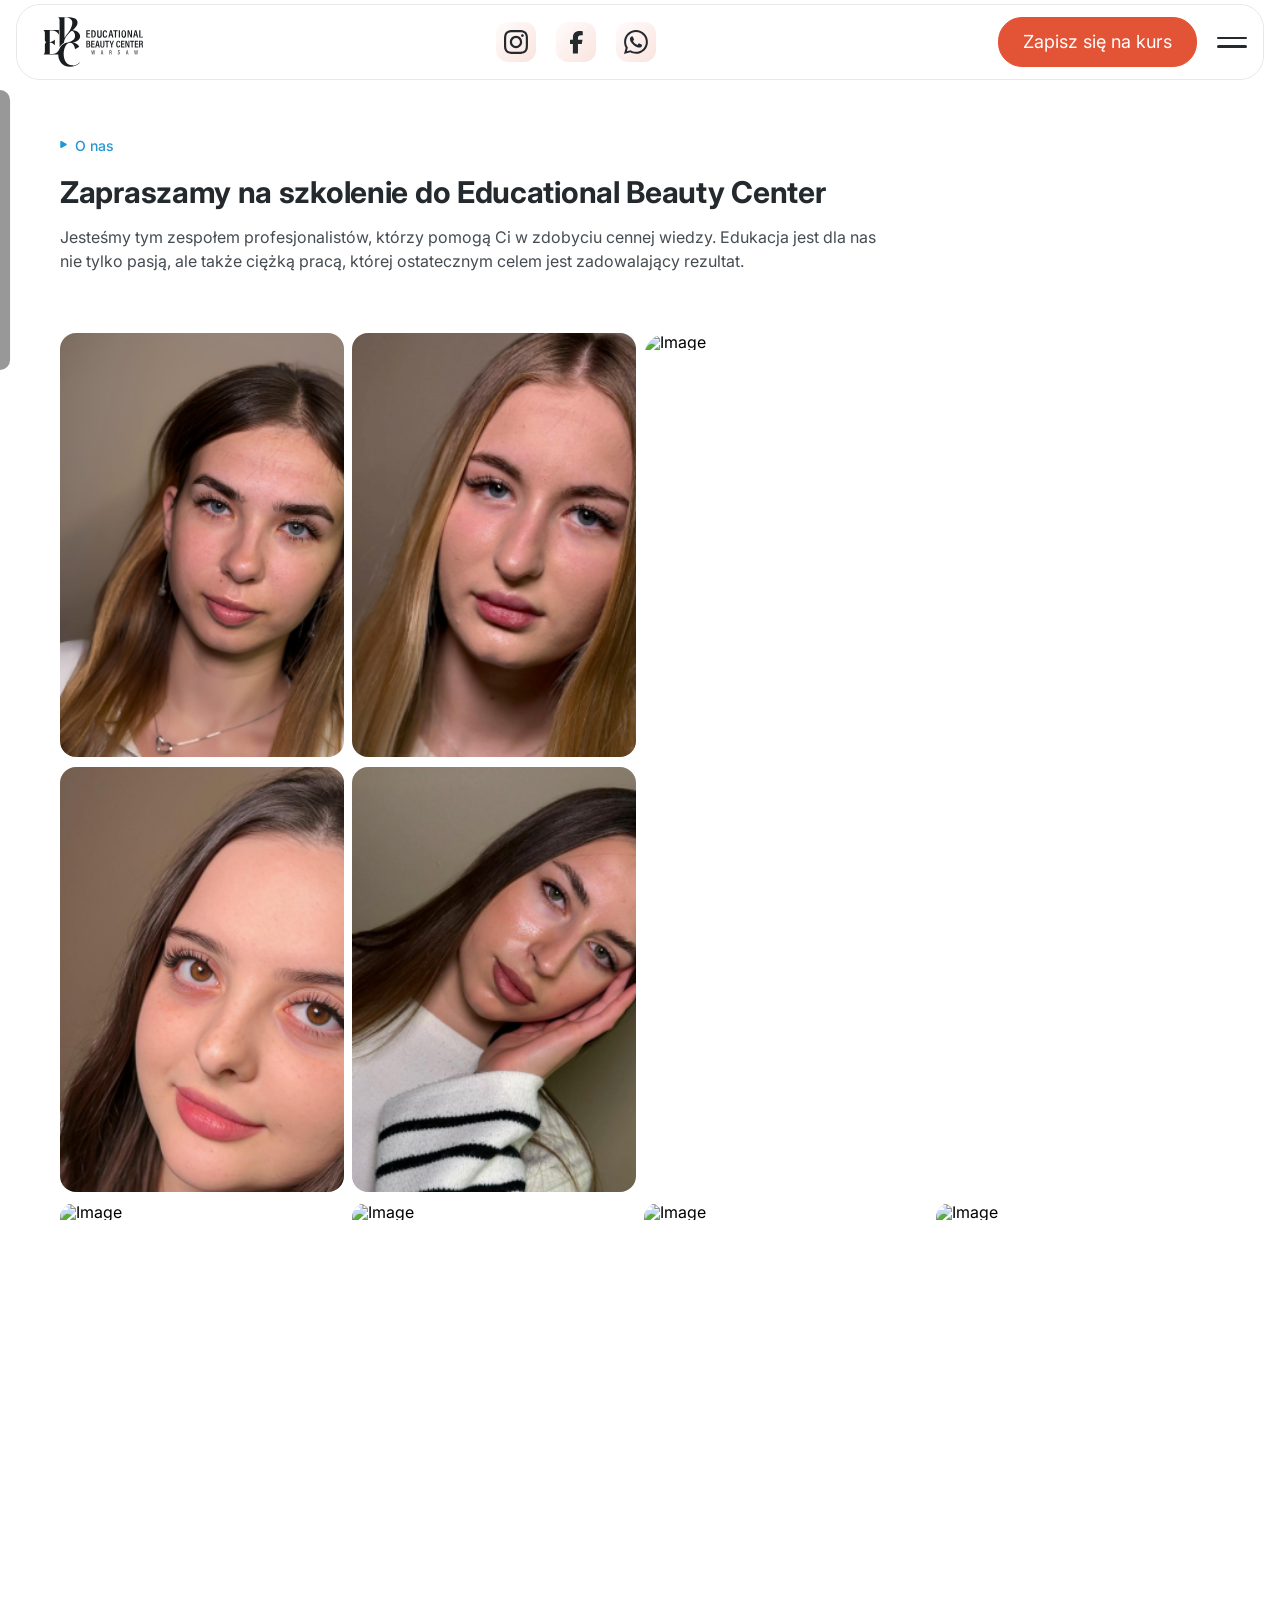
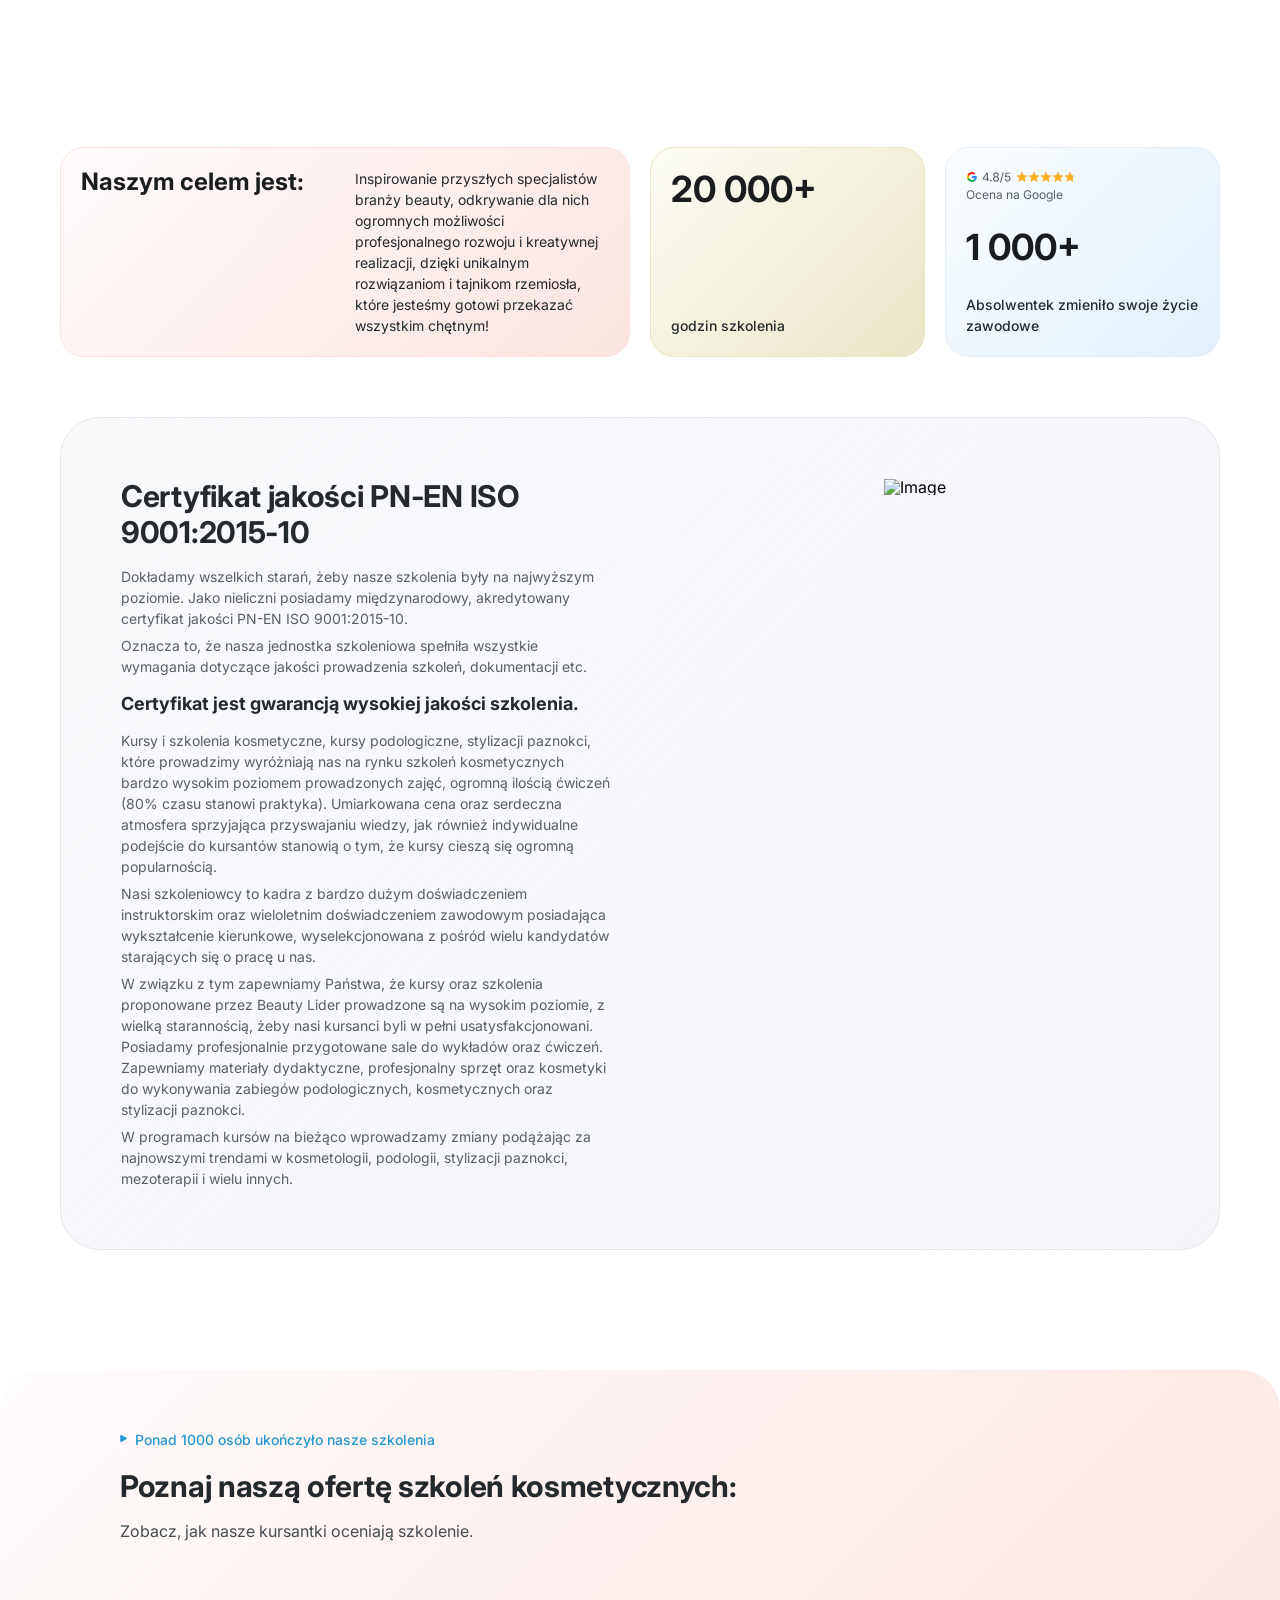
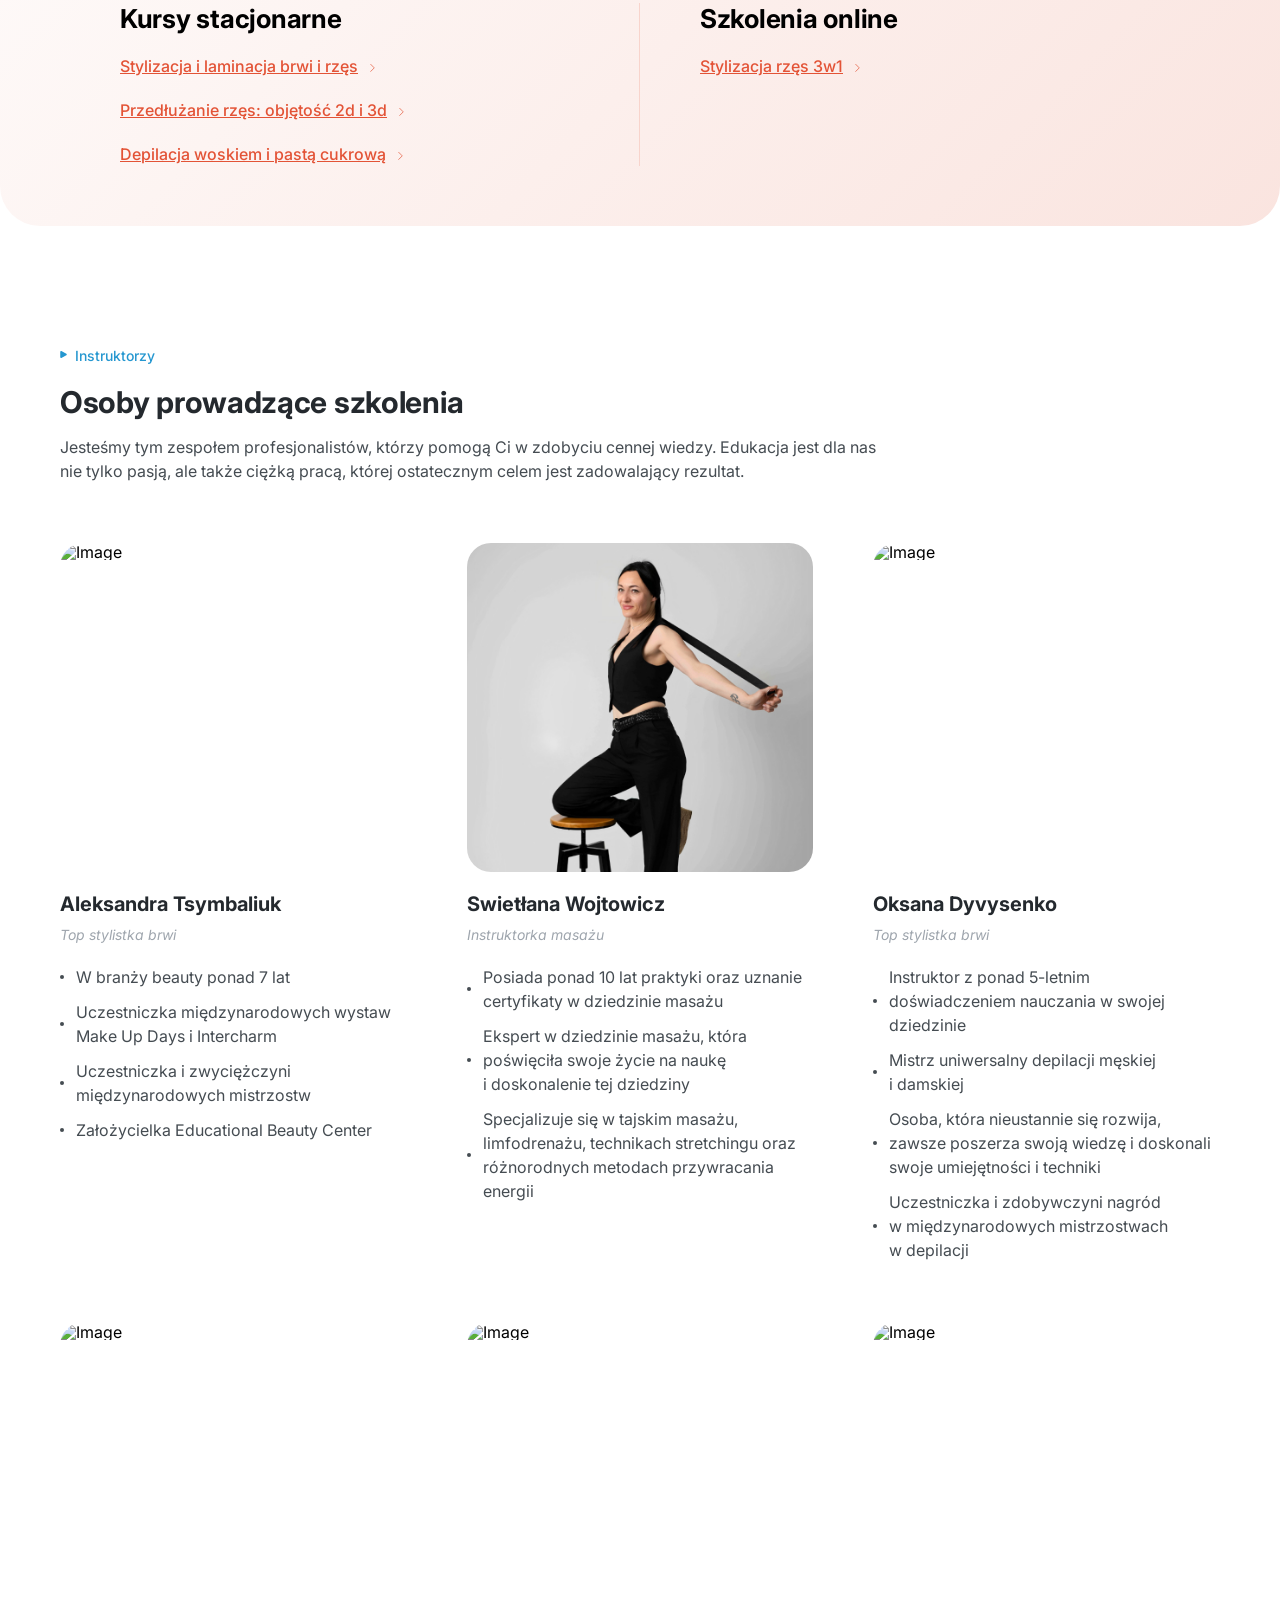
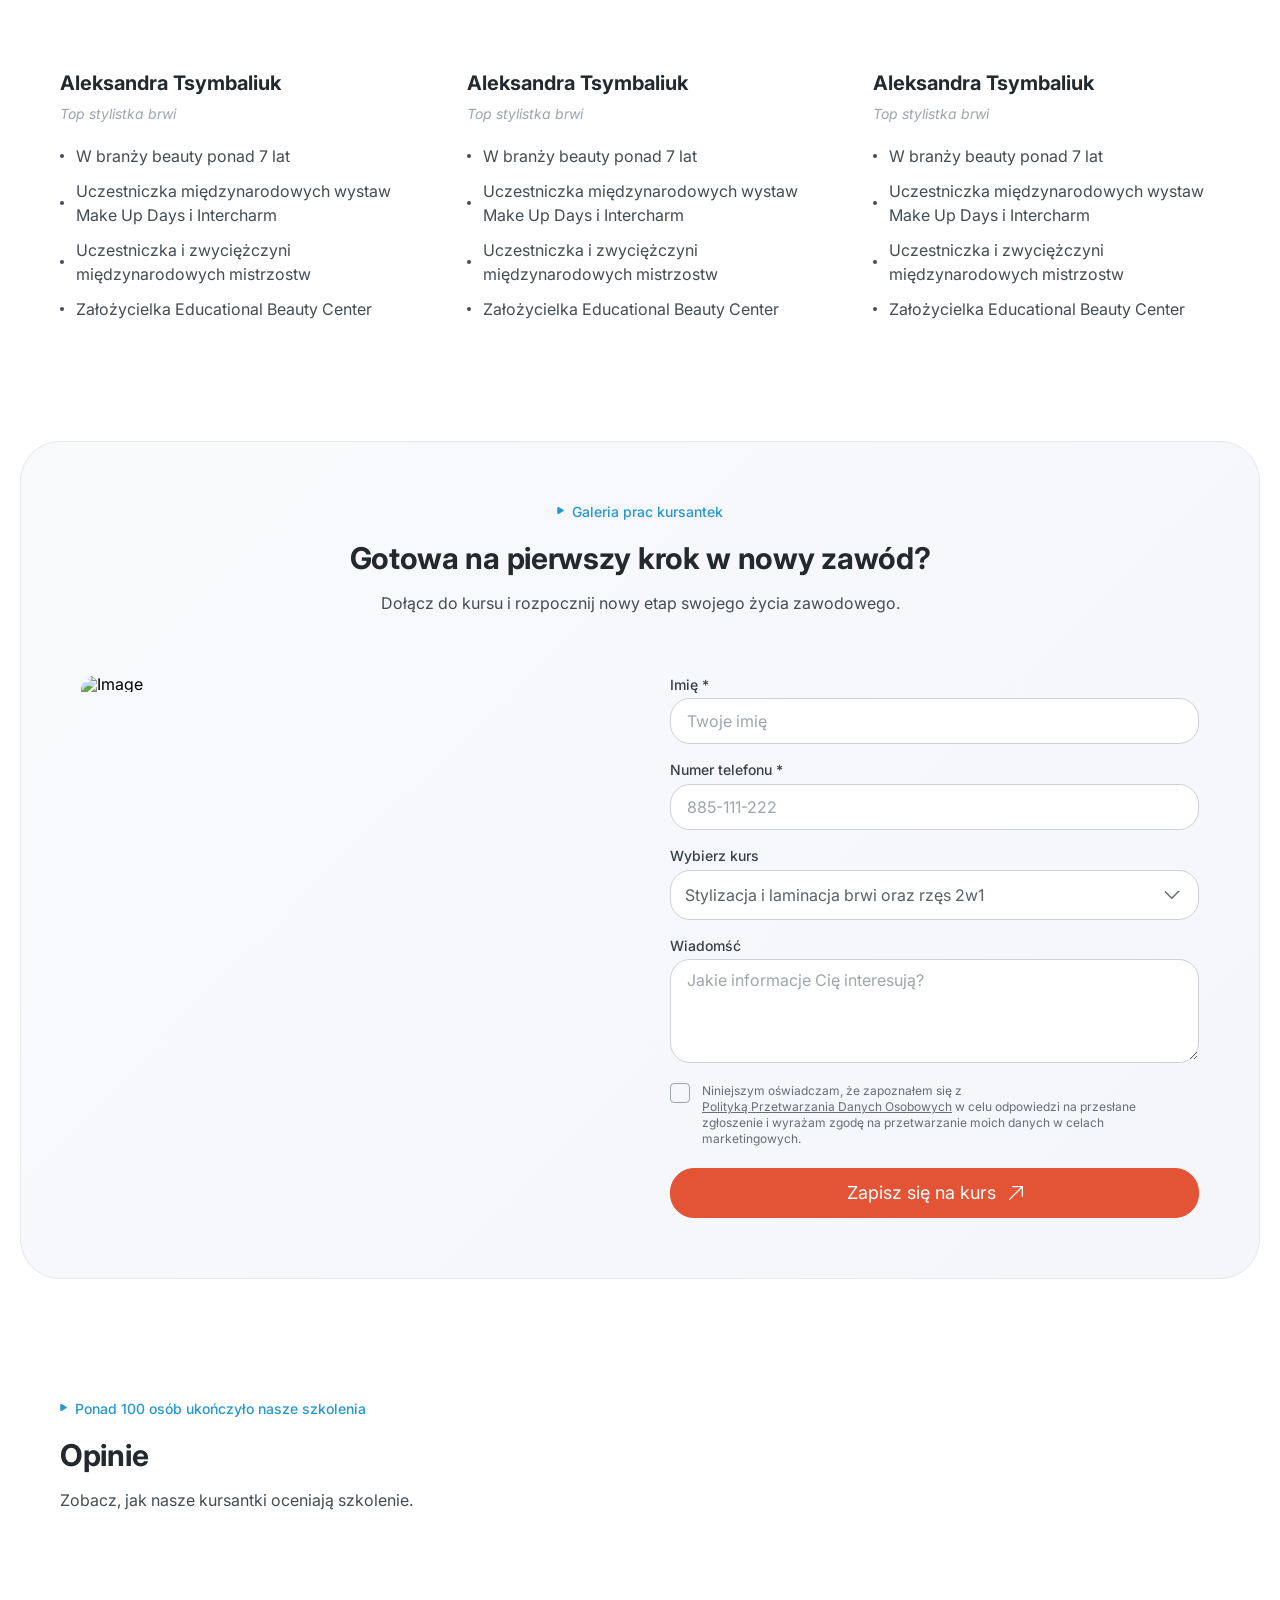
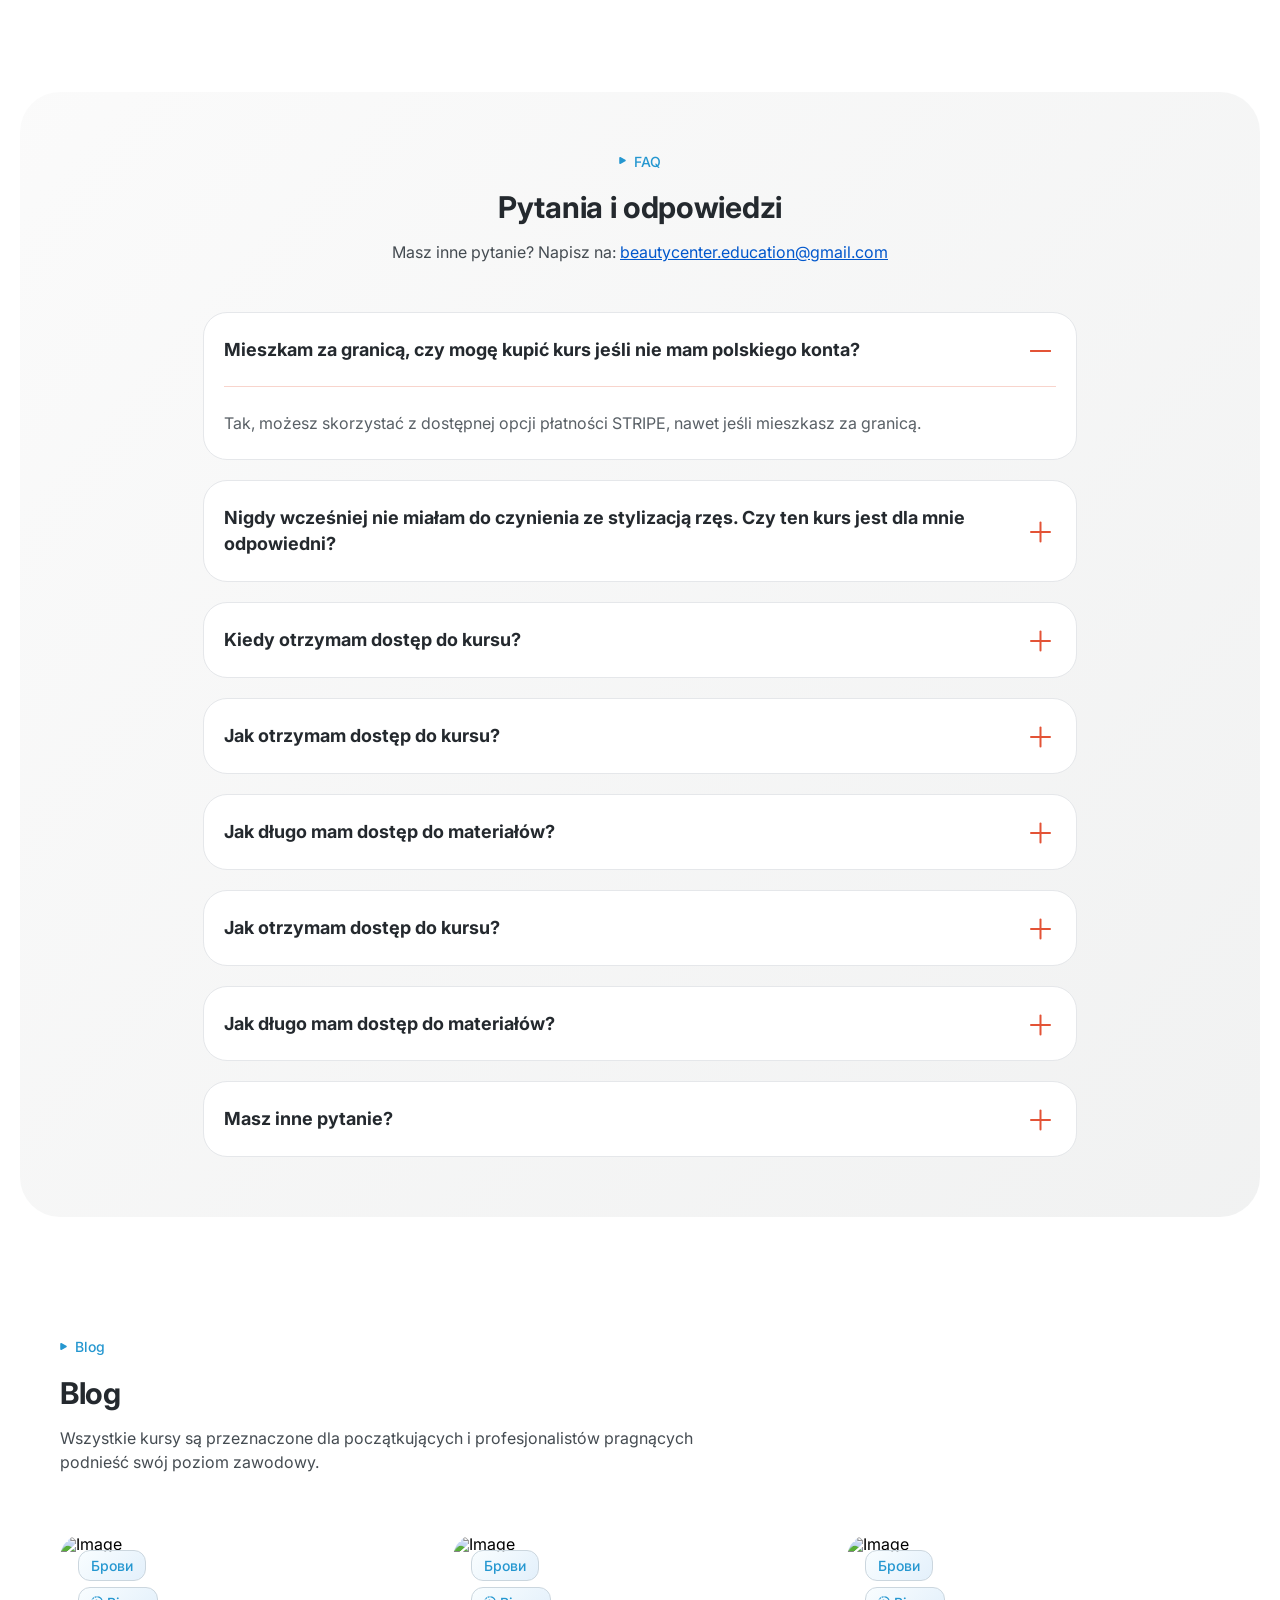
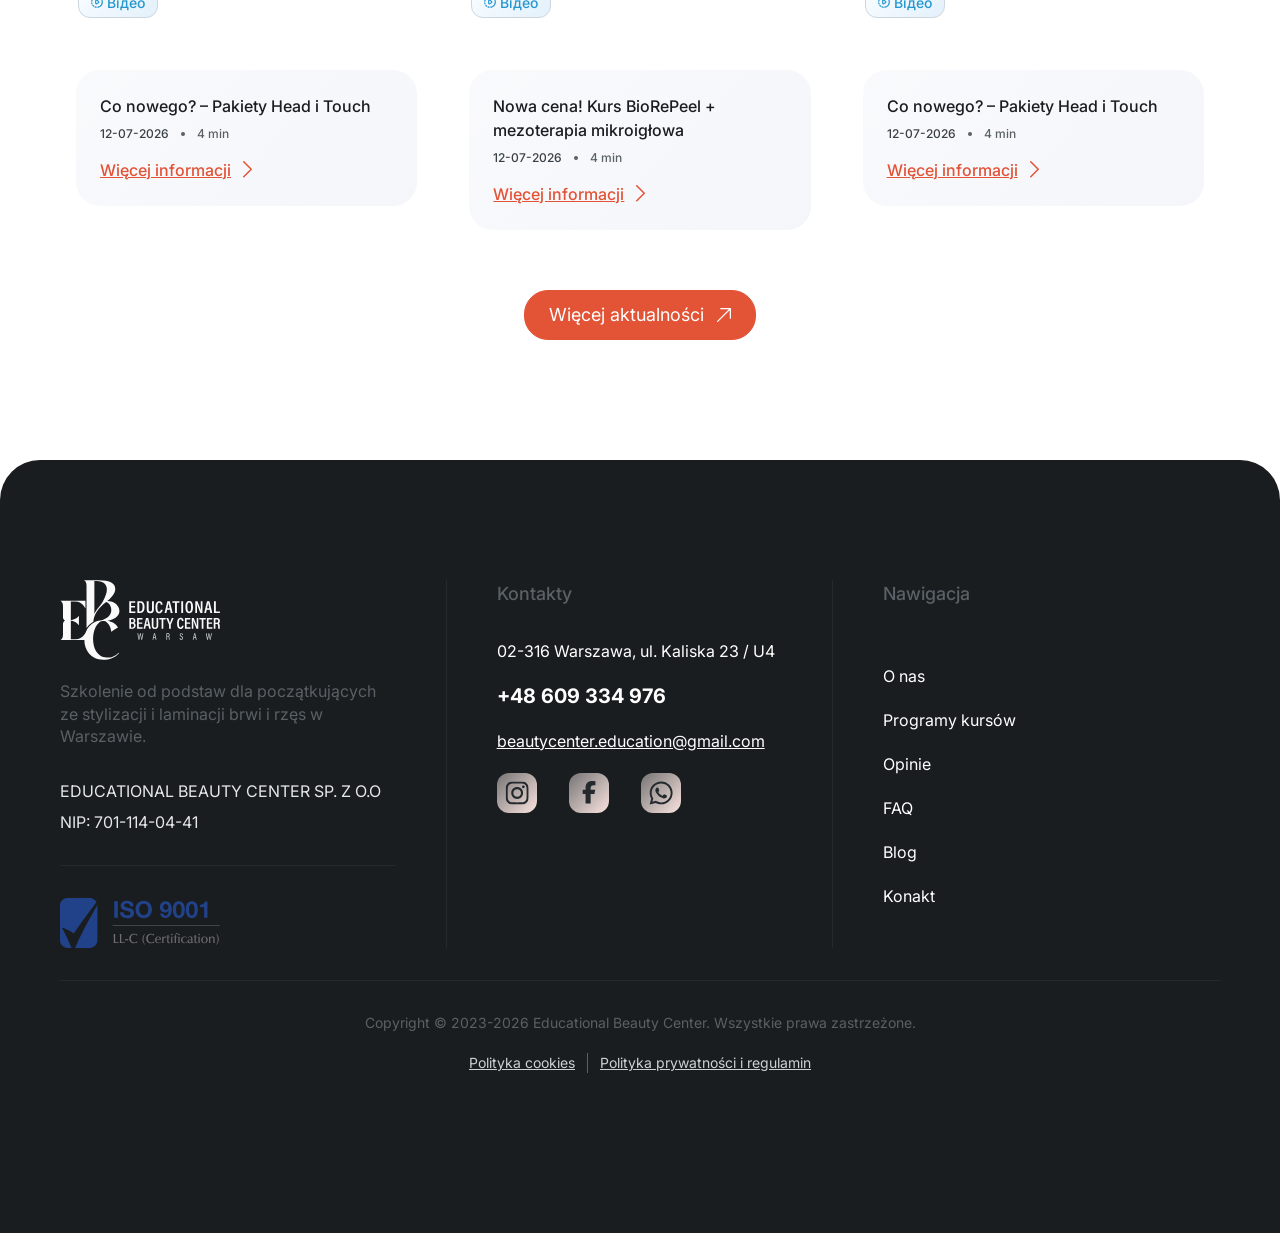
==== commit 64b3f3f2: "Add files via upload" ====
--- a/about-us.html
+++ b/about-us.html
@@ -16,19 +16,19 @@
 		<meta charset="UTF-8">
 		<meta name="viewport" content="width=device-width, initial-scale=1.0">
 		<link rel="shortcut icon" href="./assets/img/favicon.ico">
-		<script src="https://static.elfsight.com/platform/platform.js?v=1774445017370" async></script>
+		<script src="https://static.elfsight.com/platform/platform.js?v=1774464788591" async></script>
 		<title>About Us</title>
-		<script type="module" crossorigin="" src="./js/about-us.min.js?v=1774445017370"></script>
-		<link rel="modulepreload" crossorigin="" href="./js/common.min.js?v=1774445017370">
-		<link rel="modulepreload" crossorigin="" href="./js/common.min2.js?v=1774445017370">
-		<link rel="modulepreload" crossorigin="" href="./js/tel-form.min.js?v=1774445017370">
-		<link rel="modulepreload" crossorigin="" href="./js/slider.min.js?v=1774445017370">
-		<link rel="modulepreload" crossorigin="" href="./js/index.min2.js?v=1774445017370">
-		<link rel="stylesheet" crossorigin="" href="./css/common.min.css?v=1774445017370">
-		<link rel="stylesheet" crossorigin="" href="./css/tel-form.min.css?v=1774445017370">
-		<link rel="stylesheet" crossorigin="" href="./css/slider.min.css?v=1774445017370">
-		<link rel="stylesheet" crossorigin="" href="./css/index.min2.css?v=1774445017370">
-		<link rel="stylesheet" crossorigin="" href="./css/about-us.min.css?v=1774445017370">
+		<script type="module" crossorigin="" src="./js/about-us.min.js?v=1774464788591"></script>
+		<link rel="modulepreload" crossorigin="" href="./js/common.min.js?v=1774464788591">
+		<link rel="modulepreload" crossorigin="" href="./js/common.min2.js?v=1774464788591">
+		<link rel="modulepreload" crossorigin="" href="./js/tel-form.min.js?v=1774464788591">
+		<link rel="modulepreload" crossorigin="" href="./js/slider.min.js?v=1774464788591">
+		<link rel="modulepreload" crossorigin="" href="./js/index.min2.js?v=1774464788591">
+		<link rel="stylesheet" crossorigin="" href="./css/common.min.css?v=1774464788591">
+		<link rel="stylesheet" crossorigin="" href="./css/tel-form.min.css?v=1774464788591">
+		<link rel="stylesheet" crossorigin="" href="./css/slider.min.css?v=1774464788591">
+		<link rel="stylesheet" crossorigin="" href="./css/index.min2.css?v=1774464788591">
+		<link rel="stylesheet" crossorigin="" href="./css/about-us.min.css?v=1774464788591">
 	</head>
 	<body>
 		<div class="wrapper">
@@ -47,7 +47,10 @@
 									<div class="menu__item-row">
 										<a href="#" class="menu__link menu__link--parent">Programy kursów</a>
 										<button type="button" class="menu__toggle">
-											<img src="./assets/img/icons/arrow-breadcrumbs.svg" alt="arrow">
+											<!-- <img src="@img/icons/arrow-breadcrumbs.svg" alt="arrow"> -->
+											<svg width="9" height="17" viewbox="0 0 9 17" fill="none" xmlns="http://www.w3.org/2000/svg">
+												<path d="M0.75 0.75L8.25 8.25L0.749999 15.75" stroke="#596066" stroke-width="1.5" stroke-linecap="round" stroke-linejoin="round"></path>
+											</svg>
 										</button>
 									</div>
 									<div class="menu__external">
@@ -222,11 +225,8 @@
 				</div>
 			</header>
 			<main class="page">
-				<div class="btn-up">
-					<img src="./assets/img/icons/arrow.svg" alt="Image">
-				</div>
-				<script src="https://cdn.jsdelivr.net/npm/intl-tel-input@18.1.1/build/js/intlTelInput.min.js?v=1774445017370"></script>
-				<link rel="stylesheet" href="https://cdn.jsdelivr.net/npm/intl-tel-input@18.1.1/build/css/intlTelInput.min.css?v=1774445017370">
+				<script src="https://cdn.jsdelivr.net/npm/intl-tel-input@18.1.1/build/js/intlTelInput.min.js?v=1774464788591"></script>
+				<link rel="stylesheet" href="https://cdn.jsdelivr.net/npm/intl-tel-input@18.1.1/build/css/intlTelInput.min.css?v=1774464788591">
 				<div class="page__about-us">
 					<section class="about-us">
 						<div class="about-us__container">
@@ -243,30 +243,19 @@
 							</div>
 							<div data-fls-watcher="" data-fls-watcher-once="" data-fls-watcher-threshold="0.1" class="about-us__photos">
 								<div class="about-us__img">
-									<picture>
-										<img alt="Image" src="./assets/img/about-us/img01.webp">
-									</picture>
+									<img src="./assets/img/about-us/img01.jpg" alt="Image">
 								</div>
 								<div class="about-us__img">
-									<picture>
-										<img alt="Image" src="./assets/img/about-us/img02.webp">
-									</picture>
+									<img src="./assets/img/about-us/img02.jpg" alt="Image">
 								</div>
 								<div class="about-us__img">
-									<picture>
-										<img alt="Image" src="./assets/img/about-us/img03.webp">
-									</picture>
+									<img src="./assets/img/about-us/img03.jpg" alt="Image">
 								</div>
 								<div class="about-us__img">
-									<picture>
-										<img alt="Image" src="./assets/img/about-us/img04.webp">
-									</picture>
+									<img src="./assets/img/about-us/img04.jpg" alt="Image">
 								</div>
 								<div class="about-us__img">
-									<picture>
-										<source media="(max-width: 600px)" srcset="./assets/img/about-us/big05-600.webp" type="image/webp">
-										<img alt="Image" src="./assets/img/about-us/big05.webp">
-									</picture>
+									<img src="./assets/img/about-us/big05.jpg" alt="Image">
 								</div>
 								<div class="about-us__img">
 									<img src="./assets/img/about-us/img06.jpg/04.jpg" alt="Image">
@@ -345,9 +334,7 @@
 									</div>
 								</div>
 								<div data-fls-watcher="" data-fls-watcher-once="" data-fls-watcher-threshold="0.2" class="certyficat__image">
-									<picture>
-										<img alt="Image" src="./assets/img/about-us/certyficat.webp">
-									</picture>
+									<img src="./assets/img/about-us/certyficat.png" alt="Image">
 								</div>
 							</div>
 						</div>
@@ -418,9 +405,7 @@
 							<div class="instructors__body">
 								<div data-fls-watcher="" data-fls-watcher-once="" data-fls-watcher-threshold="0.2" class="instructors__item item-instructors">
 									<div class="item-instructors__img">
-										<picture>
-											<img alt="Image" src="./assets/img/about-us/aleksandra-tsymbaliuk.webp">
-										</picture>
+										<img src="./assets/img/about-us/aleksandra-tsymbaliuk.jpg" alt="Image">
 									</div>
 									<div class="item-instructors__info">
 										<div class="item-instructors__name">Aleksandra Tsymbaliuk</div>
@@ -453,9 +438,7 @@
 								</div>
 								<div data-fls-watcher="" data-fls-watcher-once="" data-fls-watcher-threshold="0.2" class="instructors__item item-instructors">
 									<div class="item-instructors__img">
-										<picture>
-											<img alt="Image" src="./assets/img/about-us/oksana-dyvysenko.webp">
-										</picture>
+										<img src="./assets/img/about-us/oksana-dyvysenko.jpg" alt="Image">
 									</div>
 									<div class="item-instructors__info">
 										<div class="item-instructors__name">Oksana Dyvysenko</div>
@@ -472,9 +455,7 @@
 								</div>
 								<div data-fls-watcher="" data-fls-watcher-once="" data-fls-watcher-threshold="0.2" class="instructors__item item-instructors">
 									<div class="item-instructors__img">
-										<picture>
-											<img alt="Image" src="./assets/img/about-us/aleksandra-tsymbaliuk.webp">
-										</picture>
+										<img src="./assets/img/about-us/aleksandra-tsymbaliuk.jpg" alt="Image">
 									</div>
 									<div class="item-instructors__info">
 										<div class="item-instructors__name">Aleksandra Tsymbaliuk</div>
@@ -489,9 +470,7 @@
 								</div>
 								<div data-fls-watcher="" data-fls-watcher-once="" data-fls-watcher-threshold="0.2" class="instructors__item item-instructors">
 									<div class="item-instructors__img">
-										<picture>
-											<img alt="Image" src="./assets/img/about-us/aleksandra-tsymbaliuk.webp">
-										</picture>
+										<img src="./assets/img/about-us/aleksandra-tsymbaliuk.jpg" alt="Image">
 									</div>
 									<div class="item-instructors__info">
 										<div class="item-instructors__name">Aleksandra Tsymbaliuk</div>
@@ -506,9 +485,7 @@
 								</div>
 								<div data-fls-watcher="" data-fls-watcher-once="" data-fls-watcher-threshold="0.2" class="instructors__item item-instructors">
 									<div class="item-instructors__img">
-										<picture>
-											<img alt="Image" src="./assets/img/about-us/aleksandra-tsymbaliuk.webp">
-										</picture>
+										<img src="./assets/img/about-us/aleksandra-tsymbaliuk.jpg" alt="Image">
 									</div>
 									<div class="item-instructors__info">
 										<div class="item-instructors__name">Aleksandra Tsymbaliuk</div>
@@ -535,9 +512,7 @@
 								</div>
 								<div class="contacts__body">
 									<div data-fls-watcher="" data-fls-watcher-once="" data-fls-watcher-threshold="0.2" class="contacts__media">
-										<picture>
-											<img alt="Image" src="./assets/img/contacts-img.webp">
-										</picture>
+										<img src="./assets/img/contacts-img.png" alt="Image">
 									</div>
 									<form data-fls-watcher="" data-fls-watcher-threshold="0.1" data-fls-watcher-once="" class="contacts__form form">
 										<div class="form__box">
@@ -907,9 +882,7 @@
 										<div class="publications__slide swiper-slide slide-publications">
 											<div class="slide-publications__item item-publications">
 												<div class="item-publications__image">
-													<picture>
-														<img alt="Image" src="./assets/img/publications01.webp">
-													</picture>
+													<img src="./assets/img/publications01.jpg" alt="Image">
 													<div class="item-publications__labels">
 														<span class="item-publications__label">Брови</span>
 														<span class="item-publications__label">
@@ -938,9 +911,7 @@
 										<div class="publications__slide swiper-slide slide-publications">
 											<div class="slide-publications__item item-publications">
 												<div class="item-publications__image">
-													<picture>
-														<img alt="Image" src="./assets/img/publications01.webp">
-													</picture>
+													<img src="./assets/img/publications01.jpg" alt="Image">
 													<div class="item-publications__labels">
 														<span class="item-publications__label">Брови</span>
 														<span class="item-publications__label">
@@ -969,9 +940,7 @@
 										<div class="publications__slide swiper-slide slide-publications">
 											<div class="slide-publications__item item-publications">
 												<div class="item-publications__image">
-													<picture>
-														<img alt="Image" src="./assets/img/publications01.webp">
-													</picture>
+													<img src="./assets/img/publications01.jpg" alt="Image">
 													<div class="item-publications__labels">
 														<span class="item-publications__label">Брови</span>
 														<span class="item-publications__label">
--- a/css/common.min.css
+++ b/css/common.min.css
@@ -1 +1 @@
-@import url("https://fonts.googleapis.com/css2?family=Inter:wght@400;500;600;700&display=swap");*{border:0;margin:0;padding:0}*,:after,:before{box-sizing:border-box}:after,:before{display:inline-block}body,html{height:100%}body{line-height:1;scrollbar-gutter:stable;-ms-text-size-adjust:100%;-moz-text-size-adjust:100%;-webkit-text-size-adjust:100%;-webkit-font-smoothing:antialiased;-moz-osx-font-smoothing:grayscale}button,input,textarea{background-color:transparent;color:inherit;font-family:inherit;font-size:inherit;line-height:inherit}input,textarea{width:100%}label{display:inline-block}button,option,select{cursor:pointer}a{color:inherit;display:inline-block;text-decoration:none}ul li{list-style:none}img{height:auto;max-width:100%;vertical-align:middle}h1,h2,h3,h4,h5,h6{font-size:inherit;font-weight:inherit}address{font-style:normal}body{color:#000;font-family:Inter;font-size:1rem;min-width:22.5rem}[data-fls-scrolllock] body{overflow:hidden;overscroll-behavior:none;touch-action:none}.wrapper{display:flex;flex-direction:column;min-height:100%;overflow:clip}.wrapper>main{flex:1 1 auto}.wrapper>*{min-width:0}[class*=__container]{margin:0 auto;max-width:90rem;padding-left:3.75rem;padding-right:3.75rem}.select{min-width:0;position:relative}.select__body{padding:.9375rem .875rem;position:relative}.select__title{color:inherit;cursor:pointer;text-align:left;width:100%}.select__value{align-items:center;color:#24292e;display:flex;gap:.625rem;height:.5rem;line-height:1.5;min-width:0}.select__value>*{flex:1 1 auto}.select__value:after{align-items:center;align-self:stretch;background:url(../assets/img/icons/select-arrow.svg) 0 0 no-repeat;content:"";display:flex;flex:0 0 0.9375rem;height:.5rem;justify-content:center;position:absolute;right:1.125rem;top:43%;transform:rotate(-180deg);transition:all .3s ease 0s;width:.9375rem}.--select-open .select__value:after{transform:rotate(0deg)}.select__value.--select-pseudo-label:before{content:attr(data-pseudo-label);opacity:.5}.select__content{padding-bottom:.75rem;padding-top:.75rem}.select__content,.select__text{flex:1 1 auto;overflow:hidden;text-overflow:ellipsis;white-space:nowrap}.select__input{background-color:transparent;height:100%;padding:0 .625rem;width:100%}.--select-active .select__input::placeholder{color:#000}.--select-focus .select__input::placeholder{opacity:.5}.select__options{background-color:#fff;border-radius:1.25rem;border-top:0;left:-.0625rem;min-width:101%;padding:.75rem .5rem;position:absolute;top:105%}.select__scroll{max-height:11.875rem;overflow-x:hidden;overflow-y:auto}.select__option{border-radius:1.25rem;color:#24292e;color:inherit;cursor:pointer;line-height:1.5;padding:.75rem .875rem;text-align:left;transition:color .3s,background-color .3s;width:100%}.select__option.--select-selected{background-color:#eee}.select__row{align-items:center;display:inline-flex}.select--show-top .select__options{border:.0625rem solid #d9d9d9;border-bottom:0;border-radius:.25rem .25rem 0 0;bottom:calc(100% - .0625rem);padding:.3125rem 0 .625rem;top:auto}.--select-tag{cursor:pointer}.menu__body{column-gap:3.125rem;width:100%}.menu__body,.menu__list{align-items:center;display:flex}.menu__list{flex-wrap:wrap;row-gap:.3125rem}.menu__item-row{align-items:center;column-gap:.75rem;display:flex}.menu__item{flex:0 0 auto;position:relative}.menu__item .menu__external{left:-5.3125rem;opacity:0;position:absolute;top:1.15625rem;transform:translateY(.625rem);transition:transform .5s,visibility .5s,opacity .5s;visibility:hidden}.menu__item .sub-menu{padding-top:2rem}.menu__link{align-items:center;color:#1a1d1f;display:inline-flex;font-size:1.125rem;line-height:1.44;text-align:center;transition:color .3s}.menu__toggle{cursor:pointer}.menu__toggle img{flex:0 0 0.4375rem;height:.875rem;transform:rotate(90deg);transition:transform .3s;width:.4375rem}.menu__contacts{display:none}.menu__phone{align-items:center;color:#e35336;column-gap:.5rem;display:inline-flex;font-weight:500;line-height:1.5;text-decoration:underline}.menu__phone img{flex:0 0 1.25rem;width:1.25rem}.menu__mail{align-items:center;color:#e35336;column-gap:.5rem;display:inline-flex;font-weight:500;line-height:1.5;text-decoration:underline}.menu__mail img{flex:0 0 1.25rem;width:1.25rem}.sub-menu__wrapper{background:#fff;border-radius:1rem;border-top:.0625rem solid #e5e7ea;box-shadow:0 .375rem 1rem 0 rgba(0,0,0,.08);display:flex;overflow:visible;padding:1rem .875rem 1rem 1rem}.sub-menu__list{width:18.4375rem}.sub-menu__item{position:relative}.sub-menu__item--bt{padding-top:1rem}.sub-menu__item--bt:before{background-color:#e5e7ea;content:"";height:.0625rem;left:0;position:absolute;top:.5rem;width:100%}.sub-menu__link{align-items:center;border-radius:1rem;color:#24292e;display:flex;justify-content:space-between;line-height:1.5;padding:.75rem .875rem;text-decoration:none;transition:color .3s,background-color .3s}.sub-menu__link span{align-items:center;column-gap:.5rem;display:inline-flex}.sub-menu__link span:before{background:url(../assets/img/icons/icon-play-box.svg) 0 0 no-repeat;content:"";height:.875rem}.sub-menu__link img,.sub-menu__link span:before{flex:0 0 1.25rem;width:1.25rem}.sub-menu__content{background:#fff;border-radius:1rem;border-radius:1.25rem;border-top:.0625rem solid #e5e7ea;box-shadow:0 .375rem 1rem 0 rgba(0,0,0,.08);left:105%;opacity:0;padding:1rem;position:absolute;top:-1.0625rem;transform:translateX(.625rem);transition:.3s;visibility:hidden;width:23.125rem}.sub-menu__content--pos{top:0}.sub-menu__content>ul>li>a{border-radius:1rem;color:#24292e;line-height:1.5;padding:.75rem .875rem;transition:color .3s,background-color .3s;width:100%}.sub-menu__item:hover>.sub-menu__content{opacity:1;transform:translateX(0);visibility:visible}.social-header{align-items:center;column-gap:1.25rem;display:flex;position:relative;z-index:5}.social-header__item{display:inline-flex;flex:0 0 2.5rem}.social-header__item,.social-header__link{align-items:center;height:2.5rem;justify-content:center;width:2.5rem}.social-header__link{background:linear-gradient(135deg,hsla(15,80%,98%,.4),#fae4df);border-radius:.75rem;display:flex}.social-header__link svg{flex:0 0 1.5rem;height:1.5rem;object-fit:contain;width:1.5rem}.social-header__link svg path{fill:#24292e;transition:fill .3s}.header__line .select{min-width:0;position:relative}.header__line .select__body{padding:0;position:relative}.header__line .select__title{color:inherit;cursor:pointer;text-align:left;width:100%}.header__line .select__value{align-items:center;color:#24292e;column-gap:.375rem;display:flex;line-height:1.5;min-width:0;transition:color .3s;width:2.75rem}.header__line .select__value:after{background:url(../assets/img/icons/globe.svg) 0 0 no-repeat;background-size:contain;content:"";flex:0 0 1rem;height:1rem;position:static;transform:translateY(-.25rem);width:1rem}.header__line .select__value.--select-pseudo-label:before{content:attr(data-pseudo-label);opacity:.5}.header__line .select__content{flex:0 0 auto;overflow:hidden;padding:0;text-overflow:ellipsis;white-space:nowrap}.header__line .select__text{flex:1 1 auto;overflow:hidden;text-overflow:ellipsis;white-space:nowrap}.header__line .select__input{background-color:transparent;height:100%;padding:0 .625rem;width:100%}.--select-active .header__line .select__input::placeholder{color:#000}.--select-focus .header__line .select__input::placeholder{opacity:.5}.header__line .select__options{background-color:#fff;border:.0625rem solid #e5e7ea;border-radius:1rem;box-shadow:0 .375rem 1rem 0 rgba(0,0,0,.08);left:-.8125rem;min-width:100%;padding:.75rem .5rem;position:absolute;top:286%}.header__line .select__scroll{max-height:12.5rem;overflow-x:hidden;overflow-y:auto}.header__line .select__option{border-radius:1.25rem;color:#24292e;color:inherit;cursor:pointer;line-height:1.5;padding:.75rem .875rem;text-align:left;transition:background-color .3s,color .3s;width:100%}.header__line .select__option.--select-selected{background-color:#eee}.header__line .select__row{align-items:center;display:inline-flex}.header__line .select--show-top .select__options{border:.0625rem solid #d9d9d9;border-bottom:0;border-radius:.25rem .25rem 0 0;bottom:calc(100% - .0625rem);padding:.3125rem 0 .625rem;top:auto}.icon-menu{display:none}.header{background-color:transparent;left:0;padding-left:1rem;padding-right:1rem;position:fixed;right:0;top:.25rem;transition:transform .4s ease-in-out;z-index:50}.header.--hidden{transform:translateY(-100%)}.header__container{align-items:center;background-color:#fff;background-color:transparent;border:.0625rem solid #e6e8eb;border-radius:1.5rem;column-gap:1.875rem;display:flex;justify-content:space-between;max-width:82.5rem;padding:.75rem 1rem;position:relative;z-index:50}.header__container:after{backdrop-filter:none;backdrop-filter:blur(.25rem);-webkit-backdrop-filter:blur(.25rem);background:hsla(0,0%,100%,.6);border-radius:1.5rem;content:"";height:100%;left:0;position:absolute;top:0;width:100%;z-index:2}.header__logo{flex:0 0 7.5rem;height:3.125rem;max-width:7.5rem;position:relative;z-index:3}.header__logo img{height:100%;width:100%}.header__menu{z-index:4}.header__actions{align-items:center;column-gap:1.25rem;display:flex;position:relative;z-index:51}.header__button{flex:0 0 auto}.footer{background-color:#1a1d1f;border-radius:2.5rem 2.5rem 0 0;padding-bottom:10rem;padding-top:7.5rem;position:relative;z-index:5}.footer__top{border-bottom:.0625rem solid #24292e;display:grid;grid-template-columns:repeat(3,1fr);padding-bottom:2rem}.footer__column{display:grid;row-gap:2rem}.footer__column:not(:last-child){border-right:.0625rem solid #24292e}.footer__column:nth-child(3){row-gap:.3125rem}.footer__box-column{align-self:start;display:grid;row-gap:1.25rem}.footer__logo{height:5rem;width:10rem}.footer__logo img{height:100%;width:100%}.footer__text{color:#596066;line-height:1.43}.footer__text:not(:last-child){margin-bottom:.75rem}.footer__subtitle{color:#596066;font-size:1.125rem;font-weight:500;line-height:1.5}.footer__subtitle:not(:last-child){margin-bottom:.75rem}.footer__bottom{display:grid;justify-content:center;padding-top:2rem;row-gap:1.25rem}.footer__copy{color:#596066;font-size:.875rem;line-height:1.43;text-align:center}.actions-footer{display:flex;justify-content:center}.actions-footer__item:first-child{border-right:.0625rem solid #596066;padding-right:.75rem}.actions-footer__item:nth-child(2){padding-left:.75rem}.actions-footer__link{color:#ced2d6;font-size:.875rem;line-height:1.4;text-align:center;text-decoration:underline;transition:color .3s}.social-footer{align-items:center;column-gap:2rem;display:flex}.social-footer__item{border-radius:.75rem;overflow:hidden}.social-footer__link{align-items:center;background-color:#fafafa;background:linear-gradient(135deg,hsla(11,73%,98%,.4),#fae4df);display:flex;height:2.5rem;justify-content:center;padding:.5rem;width:2.5rem}.social-footer__link svg path{fill:#24292e;transition:fill .3s}.info-footer{display:grid}.info-footer__item{color:#e5e7ea;display:flex;flex-direction:column;line-height:1.4;row-gap:.5rem}.info-footer__item--logo{flex:0 0 10rem;width:10rem}.info-footer__item--logo img{object-fit:contain;width:100%}.info-footer__item:first-child{border-bottom:.0625rem solid #24292e;padding-bottom:2rem}.info-footer__item:nth-child(2){padding-top:2rem}.contacts-footer{display:grid;row-gap:1.25rem}.contacts-footer__adress{color:#fff;font-size:1rem;line-height:1.5}.contacts-footer__tel{color:#fff;display:inline-flex;font-size:1.25rem;font-weight:700;line-height:1.3;transition:color .3s}.contacts-footer__mail{color:#fff;justify-self:start;line-height:1.5;transition:color .3s}.contacts-footer__mail a{text-decoration:underline}.menu-footer__list{display:grid;row-gap:1.25rem}.menu-footer__link{color:#fff;line-height:1.5;transition:color .3s}.button{align-items:center;background-color:#e35336;border:.0625rem solid #e35336;border-radius:1.5rem;color:#fff;column-gap:.8125rem;display:inline-flex;font-size:1.125rem;line-height:1.56;padding:.625rem 1.5rem;transition:background-color .3s,color .3s}.button img{flex:0 0 0.875rem;height:.875rem;object-fit:contain;width:.875rem}.button--fw{width:100%}.button--border{background-color:transparent;border:.0625rem solid #e35336;color:#e35336}.button--border svg{flex:0 0 1.0625rem;height:1.0625rem;width:1.0625rem}.button--border svg path{fill:#e35336;transition:fill .3s}.fls-preloader{background:#f3f3f3;height:100%;left:0;pointer-events:none;position:fixed;top:0;transition:all .8s .3s;width:100%;z-index:1000}.fls-preloader,.fls-preloader__body{align-items:center;display:flex;justify-content:center}.fls-preloader__body{position:relative}.fls-preloader__counter{color:#e35336;font-size:2.25rem;font-weight:700;position:absolute}.fls-preloader__progress{transform:rotate(-90deg)}circle{fill:none;stroke-width:20}.fls-preloader__bg{stroke:#e8e1de}.fls-preloader__bar{stroke:#e35336;stroke-dasharray:502;stroke-dashoffset:502;stroke-linecap:round;transition:stroke-dashoffset .2s linear}[data-fls-preloader-loaded] .fls-preloader{opacity:0;visibility:hidden}.page{position:relative}.btn-up{align-items:center;background-color:#e35336;border-radius:.75rem;box-shadow:0 .375rem 1rem 0 rgba(0,0,0,.08);cursor:pointer;display:inline-flex;height:3rem;justify-content:center;padding:.75rem;width:3rem}.btn-up img{flex:0 0 0.9375rem;height:1.0625rem;transform:rotate(-45deg);width:.9375rem}.btn-up{bottom:2.5rem;opacity:0;position:fixed;right:2%;transition:background-color .5s;visibility:hidden;z-index:49}.btn-up.active{opacity:1;visibility:visible}.header-block{display:grid;max-width:40.625rem;row-gap:1rem}.header-block--mw{max-width:55rem}.header-block--ma{margin:0 auto}.header-block__subtitle{align-items:center;color:#2597d0;column-gap:.5rem;display:inline-flex;font-size:.875rem;font-weight:500;line-height:1.4}.header-block__subtitle:not(:last-child){margin-bottom:.25rem}.header-block__subtitle:before{background:url(../assets/img/icons/rectangle-blue.svg) 0 0 no-repeat;background-size:contain;content:"";flex:0 0 0.4375rem;height:.4375rem;transform:translateY(-.0625rem);width:.4375rem}.header-block__subtitle--center{align-items:center;justify-self:center}.header-block__title{color:#24292e;font-size:1.875rem;font-weight:700;letter-spacing:-.01em;line-height:1.1}.header-block__title span{color:#e35336}.header-block__title--center{justify-self:center;text-align:center}.header-block__text{color:#454c52;font-size:1rem;line-height:1.5}.header-block__text a{color:#0057cc;text-decoration:underline;transition:color .3s}.header-block__text--primary{color:#e35336}.header-block__text--center{justify-self:center;text-align:center}.tag{align-items:center;background:linear-gradient(135deg,rgba(245,252,255,.6),#e3f0fb);border:.0625rem solid #c1e3f6;border-radius:.75rem;color:#2597d0;column-gap:.375rem;display:inline-flex;font-size:.875rem;font-weight:500;line-height:1.5;padding:.25rem .75rem;text-align:center}.tag img{flex:0 0 0.5625rem;height:.5625rem;width:.5625rem}.statistic-block{display:grid;gap:1.25rem;grid-template-columns:repeat(4,1fr)}.statistic-block__item{border-radius:1.5rem;display:flex;flex-direction:column;height:100%;padding:1.25rem}.statistic-block__item:first-child{background:linear-gradient(135deg,hsla(11,73%,98%,.4),#fae4df);transition:opacity .7s,transform .7s}.statistic-block__item:nth-child(2){background:linear-gradient(135deg,hsla(51,68%,96%,.5),#eae5c5);border:.0625rem solid #eae5c5;transition:opacity .7s .3s,transform .7s .3s}.statistic-block__item:nth-child(3){background:linear-gradient(135deg,rgba(245,252,255,.6),#e3f0fb);border:.0625rem solid #e3f0fb;transition:opacity .7s .6s,transform .7s .6s}.statistic-block__item{opacity:0;transform:translateY(10%)}.statistic-block__item.--watcher-view{opacity:1;transform:translateY(0)}.big-item-statistic-block{align-items:start;border:.0625rem solid #fae4df;display:grid;gap:1.25rem;grid-column-end:3;grid-column-start:1;grid-template-columns:repeat(2,1fr)}.big-item-statistic-block__title{color:#1a1d1f;font-size:1.5rem;font-weight:700;line-height:1.2}.big-item-statistic-block__title span{color:#e35336}.big-item-statistic-block__text{color:#24292e;display:grid;font-size:.875rem;line-height:1.5;row-gap:.5rem}.item-statistic-block{display:flex;flex-direction:column;gap:1.25rem;justify-content:space-between}.item-statistic-block__num{color:#1a1d1f;font-size:2.25rem;font-weight:700;letter-spacing:-2%;line-height:1.2}.item-statistic-block__text{color:#24292e;font-size:.875rem;font-weight:500;line-height:1.5}.item-statistic-block__rating span{color:#596066;font-size:.75rem}.bradcrumbs__list{align-items:center;column-gap:.75rem;display:flex}.bradcrumbs__item{flex:0 0 auto;line-height:1.5}.bradcrumbs__item a{align-items:center;color:#24292e;column-gap:.75rem;display:inline-flex;font-weight:500}.bradcrumbs__item a:after{background:url(../assets/img/icons/arrow-breadcrumbs.svg) 0 0 no-repeat;background-size:contain;content:"";flex:0 0 0.375rem;height:.6875rem;width:.375rem}.bradcrumbs__item--color{color:#676e76;flex:1 1 auto;line-height:1.5}.card-category-course{background:linear-gradient(135deg,hsla(51,68%,96%,.5),#eae5c5);border:.0625rem solid #eae5c5;border-radius:1.5rem;display:flex;flex-direction:column;overflow:hidden;padding-bottom:1.5rem;row-gap:1.5rem}.card-category-course__img{aspect-ratio:426/240;border-radius:0 0 1.5rem 1.5rem;overflow:hidden;position:relative;width:100%}.card-category-course__img img{height:100%;object-fit:cover;transition:transform .3s;width:100%}.card-category-course__box-label{height:7.1875rem;overflow:hidden;position:absolute;right:0;top:0;width:7.1875rem}.card-category-course__label{background-color:#e35336;color:#fff;font-size:1.125rem;font-weight:500;line-height:1.5;padding-bottom:.25rem;padding-top:.25rem;position:absolute;right:-2.6875rem;text-align:center;top:1.6875rem;transform:rotate(45deg);width:150%}.card-category-course__content{flex:1 1 auto;padding-left:1.5rem;padding-right:1.5rem}.card-category-course__tags{align-items:center;column-gap:.75rem;display:flex;flex-wrap:wrap;row-gap:.375rem}.card-category-course__tags:not(:last-child){margin-bottom:1rem}.card-category-course__name{color:#24292e;font-size:1.125rem;font-weight:700;line-height:1.2}.card-category-course__name:not(:last-child){margin-bottom:1rem}.card-category-course__list{display:grid;row-gap:.75rem}.card-category-course__item{align-items:center;color:#596066;column-gap:.75rem;display:flex;font-size:.875rem;line-height:1.5}.card-category-course__item img{flex:0 0 0.6875rem;height:.5625rem;width:.6875rem}.card-category-course__btn{display:flex;justify-content:center}.card-category-course__button{justify-content:center;width:12.5rem}.item-deadlines{background:linear-gradient(134.71deg,rgba(245,246,250,.6),#f5f6fa);border:.0625rem solid #e5e7ea;border-radius:1.5rem;display:grid;padding:1.25rem;row-gap:1.25rem}.item-deadlines__top{align-items:flex-start;align-self:start;column-gap:.75rem;display:flex}.item-deadlines__img{border-radius:.75rem;flex:0 0 6rem;height:6rem;overflow:hidden;width:6rem}.item-deadlines__img img{height:6.25rem;object-fit:cover;width:6.25rem}.item-deadlines__dates{display:grid;padding-right:.5rem;row-gap:.25rem}.item-deadlines__date{color:#24292e;font-size:1.125rem;font-weight:700;line-height:1.2}.item-deadlines__address,.item-deadlines__days{color:#676e76;font-size:.875rem;line-height:1.5}.item-deadlines__info{display:grid;row-gap:.75rem}.item-deadlines__name{color:#24292e;font-weight:700;line-height:1.2}@media (max-width:90em){.btn-up{bottom:3.625rem;right:1.25rem}}@media (max-width:81.25em) and (any-hover:none){.icon-menu{cursor:default}}@media (max-width:81.25em){.menu{align-items:flex-start;display:flex;flex-direction:column;height:100%;overflow:auto;padding:7.125rem 3.75rem 1.875rem;row-gap:1rem;z-index:50}.menu,.menu:before{background-color:#fff;position:fixed;right:-100%;top:0;transition:right .5s;width:100%}.menu:before{border-radius:2rem;content:"";height:4.625rem;z-index:2}[data-fls-menu-open] .menu,[data-fls-menu-open] .menu:before{right:0}.menu__body{display:grid}.menu__list{align-items:flex-start;border-bottom:.0625rem solid #e5e7ea;flex-direction:column;padding-bottom:1rem;row-gap:0;width:50%}.menu__item-row{justify-content:space-between}.menu__item{border-bottom:.0625rem solid #e5e7ea;display:grid;flex:1 1 auto;padding-bottom:1.25rem;padding-top:1.25rem;position:static;width:100%}.menu__item:first-child{border-top:.0625rem solid #e5e7ea}.menu__item .menu__external{height:0;opacity:1;overflow:hidden;position:static;transform:none;transition:height .35s ease,padding-top .35s ease;visibility:visible}.menu__item .sub-menu,.menu__item.active .menu__external{padding-top:0}.menu__item.active .menu__link--parent{color:#e35336}.menu__item.active .menu__toggle img{transform:rotate(-90deg)}.menu__link{color:#1a1d1f;font-size:1.25rem;font-weight:700;line-height:1.4}.menu__link--parent{align-items:center;display:flex;font-weight:700;justify-content:space-between;line-height:1.3}.menu__toggle{display:flex;width:1.875rem}.menu__toggle img{flex:0 0 1.875rem;height:1.25rem;width:1.875rem}.menu__contacts{border-bottom:.0625rem solid #e5e7ea;display:block;display:grid;padding-bottom:2rem;padding-top:2rem;row-gap:2rem;width:50%}.sub-menu{display:block}.sub-menu__wrapper{border:none;border-radius:0;display:block;padding:0}.sub-menu__list{border:none;padding-left:1.25rem;width:100%}.sub-menu__item{display:grid;position:static;row-gap:1.25rem}.sub-menu__item:not(:first-child){padding-top:2rem}.sub-menu__link{color:#24292e;font-size:1.125rem;font-weight:700;line-height:1.2;padding:0}.sub-menu__link svg{display:none}.sub-menu__content{background-color:transparent;border:none;border-radius:0;box-shadow:none;opacity:1;padding:0;position:static;transform:translateX(0);visibility:visible;width:100%}.sub-menu__content>ul{border-bottom:.0625rem solid #e5e7ea;display:grid;padding-bottom:2rem;row-gap:1rem}.sub-menu__content>ul>li>a{border-radius:0;color:#596066;font-size:1.125rem;line-height:1.5;padding:0}.header__line{padding-top:1.25rem;width:100%}.header__line .select__value:after{flex:0 0 1rem;height:1rem;transform:translateY(-.25rem);width:1rem}.header__line .select__content{font-weight:700}.header__line .select__options{top:185%}.icon-menu{display:block;height:.6875rem;position:relative;width:1.875rem;z-index:55}.icon-menu:after,.icon-menu:before{background-color:#24292e;border-radius:.5rem;content:"";height:.15625rem;position:absolute;right:0;transition:all .3s ease 0s;width:100%}.icon-menu:before{top:0}.icon-menu:after{bottom:0}.icon-menu span{top:calc(50% - .0625rem)}[data-fls-menu-open] .icon-menu span{width:0}[data-fls-menu-open] .icon-menu:before{top:calc(50% - .075rem);transform:rotate(-45deg)}[data-fls-menu-open] .icon-menu:after{bottom:calc(50% - .075rem);transform:rotate(45deg)}}@media (width <= 61.99875em){.menu__list{column-gap:1.25rem}.footer__column:not(:last-child){padding-right:2rem}.footer__column:not(:first-child){padding-left:2rem}}@media (max-width:61.99875em){.menu__list{padding-bottom:2rem;width:100%}.menu__contacts{width:100%}.footer__top{grid-template-columns:repeat(2,1fr)}.footer__column:first-child{border-bottom:.0625rem solid #24292e;border-right:none;grid-column-end:3;grid-column-start:1;padding-bottom:2rem;padding-right:0}.footer__column:nth-child(2),.footer__column:nth-child(3){margin-top:2rem}.footer__logo{justify-self:center}.footer__logo:not(:last-child){margin-bottom:.75rem}.footer__text{justify-self:center;max-width:30rem;text-align:center}.info-footer{align-self:start;grid-template-columns:repeat(2,1fr)}.info-footer__item:first-child{border-bottom:none;padding-bottom:0;padding-right:2rem}.info-footer__item:nth-child(2){border-left:.0625rem solid #24292e;padding-left:2rem;padding-top:0}.statistic-block{grid-template-columns:repeat(2,1fr)}.statistic-block__item:nth-child(2){transition:opacity .7s 0s,transform .7s 0s}.statistic-block__item:nth-child(3){transition:opacity .7s .3s,transform .7s .3s}}@media (max-width:47.99875em){.menu{padding-left:1.25rem;padding-right:1.25rem}.menu:before{height:4.625rem}.social-header{border-top:.0625rem solid #f3f4f7;padding-top:2rem}.header{padding-left:0;padding-right:0;top:0}.header__container{column-gap:1rem}.header__logo{flex:0 0 5rem;max-width:5rem}.header__button{font-size:.875rem!important;padding:.5rem 1rem!important}.footer__container{padding-left:1.25rem;padding-right:1.25rem}.footer__top{grid-template-columns:auto}.footer__column:first-child{grid-column-end:2;grid-column-start:1}.footer__column:not(:last-child){border-bottom:.0625rem solid #24292e;border-right:none;padding-bottom:2rem;padding-left:0;padding-right:0}.footer__column:not(:first-child){padding-left:0;padding-top:2rem}.footer__column:nth-child(2),.footer__column:nth-child(3){margin-top:0}.info-footer{grid-template-columns:auto}.info-footer__item:first-child{border-bottom:.0625rem solid #24292e;padding-bottom:2rem;padding-right:0}.info-footer__item:nth-child(2){border-left:none;padding-left:0;padding-top:2rem}.header-block__title{font-size:1.625rem;line-height:1.2}.statistic-block{grid-template-columns:auto}.statistic-block__item:nth-child(3){transition:opacity .7s 0s,transform .7s 0s}.big-item-statistic-block{grid-column-end:2;grid-template-columns:auto}.bradcrumbs__item a,.bradcrumbs__item--color{font-size:.875rem}}@media (max-width:29.99875em){.select__content{max-width:16.25rem}}@media (max-width:23.75em){.bradcrumbs__item a,.bradcrumbs__list{column-gap:.375rem}}@media (width > 61.99875em) and (width <= 90em){.menu__list{column-gap:clamp(1.25rem,-.41060666934375rem + 2.6784518548vw,2rem)}.footer__column:not(:last-child){padding-right:clamp(2rem,-1.8747488951375rem + 6.2497209946vw,3.75rem)}.footer__column:not(:first-child){padding-left:clamp(2rem,-1.8747488951375rem + 6.2497209946vw,3.75rem)}}@media (min-width:81.3125rem) and (any-hover:hover){.menu__item:hover>.menu__external{opacity:1;transform:translateY(0);visibility:visible}}@media (width > 90em){.menu__list{column-gap:2rem}.footer__column:not(:last-child){padding-right:3.75rem}.footer__column:not(:first-child){padding-left:3.75rem}}@media (any-hover:hover){.select__option:hover{background-color:#fafafa;color:#e35336}.menu__link--parent:hover+.menu__toggle img{transform:rotate(-90deg)}.menu__link:hover{color:#e35336}.sub-menu__content>ul>li>a:hover,.sub-menu__link:hover{background-color:#fafafa;color:#e35336}.social-header__link:hover svg path{fill:#e35336}.header__line .select__value:hover{color:#e35336}.header__line .select__option:hover{background-color:#fafafa;color:#e35336}.actions-footer__link:hover{color:#e35336}.social-footer__link:hover svg path{fill:#e35336}.contacts-footer__mail:hover,.contacts-footer__tel:hover,.menu-footer__link:hover{color:#e35336}.button:hover{background-color:#c1462d;color:#fff}.button--border:hover{background-color:#e35336}.button--border:hover svg path{fill:#fff}.btn-up:hover{background-color:#c1462d}.header-block__text a:hover{color:#e35336}.card-category-course__img:hover img{transform:scale(1.03)}}+@import url("https://fonts.googleapis.com/css2?family=Inter:wght@400;500;600;700&display=swap");*{border:0;margin:0;padding:0}*,:after,:before{box-sizing:border-box}:after,:before{display:inline-block}body,html{height:100%}body{line-height:1;scrollbar-gutter:stable;-ms-text-size-adjust:100%;-moz-text-size-adjust:100%;-webkit-text-size-adjust:100%;-webkit-font-smoothing:antialiased;-moz-osx-font-smoothing:grayscale}button,input,textarea{background-color:transparent;color:inherit;font-family:inherit;font-size:inherit;line-height:inherit}input,textarea{width:100%}label{display:inline-block}button,option,select{cursor:pointer}a{color:inherit;display:inline-block;text-decoration:none}ul li{list-style:none}img{height:auto;max-width:100%;vertical-align:middle}h1,h2,h3,h4,h5,h6{font-size:inherit;font-weight:inherit}address{font-style:normal}body{color:#000;font-family:Inter;font-size:1rem;min-width:22.5rem}[data-fls-scrolllock] body{overflow:hidden;overscroll-behavior:none;touch-action:none}.wrapper{display:flex;flex-direction:column;min-height:100%;overflow:clip}.wrapper>main{flex:1 1 auto}.wrapper>*{min-width:0}[class*=__container]{margin:0 auto;max-width:90rem;padding-left:3.75rem;padding-right:3.75rem}.menu__body{column-gap:3.125rem;width:100%}.menu__body,.menu__list{align-items:center;display:flex}.menu__list{flex-wrap:wrap;row-gap:.3125rem}.menu__item-row{align-items:center;column-gap:.75rem;display:flex}.menu__item{flex:0 0 auto;position:relative}.menu__item .menu__external{left:-5.3125rem;opacity:0;position:absolute;top:.96875rem;transform:translateY(.625rem);transition:transform .5s,visibility .5s,opacity .5s;visibility:hidden}.menu__item .sub-menu{padding-top:2rem}.menu__link{align-items:center;color:#596066;display:inline-flex;font-size:.875rem;line-height:1.5;text-align:center;transition:color .3s}.menu__toggle{cursor:pointer}.menu__toggle svg{flex:0 0 0.4375rem;height:.875rem;transform:rotate(90deg);transition:transform .3s;width:.4375rem}.menu__contacts{display:none}.menu__phone{align-items:center;color:#e35336;column-gap:.5rem;display:inline-flex;font-weight:500;line-height:1.5;text-decoration:underline}.menu__phone img{flex:0 0 1.25rem;width:1.25rem}.menu__mail{align-items:center;color:#e35336;column-gap:.5rem;display:inline-flex;font-weight:500;line-height:1.5;text-decoration:underline}.menu__mail img{flex:0 0 1.25rem;width:1.25rem}.sub-menu__wrapper{background:#fff;border-radius:1rem;border-top:.0625rem solid #e5e7ea;box-shadow:0 .375rem 1rem 0 rgba(0,0,0,.08);display:flex;overflow:visible;padding:1rem .875rem 1rem 1rem}.sub-menu__list{width:18.4375rem}.sub-menu__item{position:relative}.sub-menu__item--bt{padding-top:1rem}.sub-menu__item--bt:before{background-color:#e5e7ea;content:"";height:.0625rem;left:0;position:absolute;top:.5rem;width:100%}.sub-menu__link{align-items:center;border-radius:1rem;color:#24292e;display:flex;justify-content:space-between;line-height:1.5;padding:.75rem .875rem;text-decoration:none;transition:color .3s,background-color .3s}.sub-menu__link span{align-items:center;column-gap:.5rem;display:inline-flex}.sub-menu__link span:before{background:url(../assets/img/icons/icon-play-box.svg) 0 0 no-repeat;content:"";height:.875rem}.sub-menu__link img,.sub-menu__link span:before{flex:0 0 1.25rem;width:1.25rem}.sub-menu__content{background:#fff;border-radius:1rem;border-radius:1.25rem;border-top:.0625rem solid #e5e7ea;box-shadow:0 .375rem 1rem 0 rgba(0,0,0,.08);left:105%;opacity:0;padding:1rem;position:absolute;top:-1.0625rem;transform:translateX(.625rem);transition:.3s;visibility:hidden;width:23.125rem}.sub-menu__content--pos{top:0}.sub-menu__content>ul>li>a{border-radius:1rem;color:#24292e;line-height:1.5;padding:.75rem .875rem;transition:color .3s,background-color .3s;width:100%}.sub-menu__item:hover>.sub-menu__content{opacity:1;transform:translateX(0);visibility:visible}.social-header{align-items:center;column-gap:1.25rem;display:flex;position:relative;z-index:5}.social-header__item{display:inline-flex;flex:0 0 2.5rem}.social-header__item,.social-header__link{align-items:center;height:2.5rem;justify-content:center;width:2.5rem}.social-header__link{background:linear-gradient(135deg,hsla(15,80%,98%,.4),#fae4df);border-radius:.75rem;display:flex}.social-header__link svg{flex:0 0 1.5rem;height:1.5rem;object-fit:contain;width:1.5rem}.social-header__link svg path{fill:#24292e;transition:fill .3s}.header__line .select{min-width:0;position:relative}.header__line .select__body{padding:0;position:relative}.header__line .select__title{color:inherit;cursor:pointer;text-align:left;width:100%}.header__line .select__value{align-items:center;color:#596066;column-gap:.375rem;display:flex;line-height:1.5;min-width:0;transition:color .3s;width:2.75rem}.header__line .select__value:after{background:url(../assets/img/icons/globe.svg) 0 0 no-repeat;background-size:contain;content:"";flex:0 0 1rem;height:1rem;position:static;width:1rem}.header__line .select__value.--select-pseudo-label:before{content:attr(data-pseudo-label);opacity:.5}.header__line .select__content{flex:0 0 auto;overflow:hidden;padding:0;text-overflow:ellipsis;white-space:nowrap}.header__line .select__text{flex:1 1 auto;overflow:hidden;text-overflow:ellipsis;white-space:nowrap}.header__line .select__input{background-color:transparent;height:100%;padding:0 .625rem;width:100%}.--select-active .header__line .select__input::placeholder{color:#000}.--select-focus .header__line .select__input::placeholder{opacity:.5}.header__line .select__options{background-color:#fff;border:.0625rem solid #e5e7ea;border-radius:1rem;box-shadow:0 .375rem 1rem 0 rgba(0,0,0,.08);left:-.8125rem;min-width:100%;padding:.75rem .5rem;position:absolute;top:0;transform:translateY(3.125rem)}.header__line .select__scroll{max-height:12.5rem;overflow-x:hidden;overflow-y:auto}.header__line .select__option{border-radius:1.25rem;color:#596066;color:inherit;cursor:pointer;line-height:1.5;padding:.75rem .875rem;text-align:left;transition:background-color .3s,color .3s;width:100%}.header__line .select__option.--select-selected{background-color:#eee}.header__line .select__row{align-items:center;display:inline-flex}.header__line .select--show-top .select__options{border:.0625rem solid #d9d9d9;border-bottom:0;border-radius:.25rem .25rem 0 0;bottom:calc(100% - .0625rem);padding:.3125rem 0 .625rem;top:auto}.icon-menu{display:none}.header{background-color:transparent;left:0;padding-left:1rem;padding-right:1rem;position:fixed;right:0;top:.25rem;transition:transform .4s ease-in-out;z-index:50}.header.--hidden{transform:translateY(-100%)}.header__container{align-items:center;background-color:#fff;background-color:transparent;border:.0625rem solid #e6e8eb;border-radius:1.5rem;column-gap:1.875rem;display:flex;justify-content:space-between;max-width:82.5rem;padding:.75rem 1rem;position:relative;z-index:50}.header__container:after{backdrop-filter:none;backdrop-filter:blur(.25rem);-webkit-backdrop-filter:blur(.25rem);background:hsla(0,0%,100%,.6);border-radius:1.5rem;content:"";height:100%;left:0;position:absolute;top:0;width:100%;z-index:2}.header__logo{flex:0 0 7.5rem;height:3.125rem;max-width:7.5rem;position:relative;z-index:3}.header__logo img{height:100%;width:100%}.header__menu{z-index:4}.header__actions{align-items:center;column-gap:1.25rem;display:flex;position:relative;z-index:51}.header__button{flex:0 0 auto}.footer{background-color:#1a1d1f;border-radius:2.5rem 2.5rem 0 0;padding-bottom:10rem;padding-top:7.5rem;position:relative;z-index:5}.footer__top{border-bottom:.0625rem solid #24292e;display:grid;grid-template-columns:repeat(3,1fr);padding-bottom:2rem}.footer__column{display:grid;row-gap:2rem}.footer__column:not(:last-child){border-right:.0625rem solid #24292e}.footer__column:nth-child(3){row-gap:.3125rem}.footer__box-column{align-self:start;display:grid;row-gap:1.25rem}.footer__logo{height:5rem;width:10rem}.footer__logo img{height:100%;width:100%}.footer__text{color:#596066;line-height:1.43}.footer__text:not(:last-child){margin-bottom:.75rem}.footer__subtitle{color:#596066;font-size:1.125rem;font-weight:500;line-height:1.5}.footer__subtitle:not(:last-child){margin-bottom:.75rem}.footer__bottom{display:grid;justify-content:center;padding-top:2rem;row-gap:1.25rem}.footer__copy{color:#596066;font-size:.875rem;line-height:1.43;text-align:center}.actions-footer{display:flex;justify-content:center}.actions-footer__item:first-child{border-right:.0625rem solid #596066;padding-right:.75rem}.actions-footer__item:nth-child(2){padding-left:.75rem}.actions-footer__link{color:#ced2d6;font-size:.875rem;line-height:1.4;text-align:center;text-decoration:underline;transition:color .3s}.social-footer{align-items:center;column-gap:2rem;display:flex}.social-footer__item{border-radius:.75rem;overflow:hidden}.social-footer__link{align-items:center;background-color:#fafafa;background:linear-gradient(135deg,hsla(11,73%,98%,.4),#fae4df);display:flex;height:2.5rem;justify-content:center;padding:.5rem;width:2.5rem}.social-footer__link svg path{fill:#24292e;transition:fill .3s}.info-footer{display:grid}.info-footer__item{color:#e5e7ea;display:flex;flex-direction:column;line-height:1.4;row-gap:.5rem}.info-footer__item--logo{flex:0 0 10rem;width:10rem}.info-footer__item--logo img{object-fit:contain;width:100%}.info-footer__item:first-child{border-bottom:.0625rem solid #24292e;padding-bottom:2rem}.info-footer__item:nth-child(2){padding-top:2rem}.contacts-footer{display:grid;row-gap:1.25rem}.contacts-footer__adress{color:#fff;font-size:1rem;line-height:1.5}.contacts-footer__tel{color:#fff;display:inline-flex;font-size:1.25rem;font-weight:700;line-height:1.3;transition:color .3s}.contacts-footer__mail{color:#fff;justify-self:start;line-height:1.5;transition:color .3s}.contacts-footer__mail a{text-decoration:underline}.menu-footer__list{display:grid;row-gap:1.25rem}.menu-footer__link{color:#fff;line-height:1.5;transition:color .3s}.button{align-items:center;background-color:#e35336;border:.0625rem solid #e35336;border-radius:1.5rem;color:#fff;column-gap:.8125rem;display:inline-flex;font-size:1.125rem;line-height:1.56;padding:.625rem 1.5rem;transition:background-color .3s,color .3s}.button img{flex:0 0 0.875rem;height:.875rem;object-fit:contain;width:.875rem}.button--fw{width:100%}.button--border{background-color:transparent;border:.0625rem solid #e35336;color:#e35336}.button--border svg{flex:0 0 1.0625rem;height:1.0625rem;width:1.0625rem}.button--border svg path{fill:#e35336;transition:fill .3s}.fls-preloader{background:#f3f3f3;height:100%;left:0;pointer-events:none;position:fixed;top:0;transition:all .8s .3s;width:100%;z-index:1000}.fls-preloader,.fls-preloader__body{align-items:center;display:flex;justify-content:center}.fls-preloader__body{position:relative}.fls-preloader__counter{color:#e35336;font-size:2.25rem;font-weight:700;position:absolute}.fls-preloader__progress{transform:rotate(-90deg)}circle{fill:none;stroke-width:20}.fls-preloader__bg{stroke:#e8e1de}.fls-preloader__bar{stroke:#e35336;stroke-dasharray:502;stroke-dashoffset:502;stroke-linecap:round;transition:stroke-dashoffset .2s linear}[data-fls-preloader-loaded] .fls-preloader{opacity:0;visibility:hidden}.header-block{display:grid;max-width:40.625rem;row-gap:1rem}.header-block--mw{max-width:55rem}.header-block--ma{margin:0 auto}.header-block__subtitle{align-items:center;color:#2597d0;column-gap:.5rem;display:inline-flex;font-size:.875rem;font-weight:500;line-height:1.4}.header-block__subtitle:not(:last-child){margin-bottom:.25rem}.header-block__subtitle:before{background:url(../assets/img/icons/rectangle-blue.svg) 0 0 no-repeat;background-size:contain;content:"";flex:0 0 0.4375rem;height:.4375rem;transform:translateY(-.0625rem);width:.4375rem}.header-block__subtitle--center{align-items:center;justify-self:center}.header-block__title{color:#24292e;font-size:1.875rem;font-weight:700;letter-spacing:-.01em;line-height:1.1}.header-block__title span{color:#e35336}.header-block__title--center{justify-self:center;text-align:center}.header-block__text{color:#454c52;font-size:1rem;line-height:1.5}.header-block__text a{color:#0057cc;text-decoration:underline;transition:color .3s}.header-block__text--primary{color:#e35336}.header-block__text--center{justify-self:center;text-align:center}.tag{align-items:center;background:linear-gradient(135deg,rgba(245,252,255,.6),#e3f0fb);border:.0625rem solid #c1e3f6;border-radius:.75rem;color:#2597d0;column-gap:.375rem;display:inline-flex;font-size:.875rem;font-weight:500;line-height:1.5;padding:.25rem .75rem;text-align:center}.tag img{flex:0 0 0.625rem;height:.625rem;width:.625rem}.statistic-block{display:grid;gap:1.25rem;grid-template-columns:repeat(4,1fr)}.statistic-block__item{border-radius:1.5rem;display:flex;flex-direction:column;height:100%;padding:1.25rem}.statistic-block__item:first-child{background:linear-gradient(135deg,hsla(11,73%,98%,.4),#fae4df);transition:opacity .7s,transform .7s}.statistic-block__item:nth-child(2){background:linear-gradient(135deg,hsla(51,68%,96%,.5),#eae5c5);border:.0625rem solid #eae5c5;transition:opacity .7s .3s,transform .7s .3s}.statistic-block__item:nth-child(3){background:linear-gradient(135deg,rgba(245,252,255,.6),#e3f0fb);border:.0625rem solid #e3f0fb;transition:opacity .7s .6s,transform .7s .6s}.statistic-block__item{opacity:0;transform:translateY(10%)}.statistic-block__item.--watcher-view{opacity:1;transform:translateY(0)}.big-item-statistic-block{align-items:start;border:.0625rem solid #fae4df;display:grid;gap:1.25rem;grid-column-end:3;grid-column-start:1;grid-template-columns:repeat(2,1fr)}.big-item-statistic-block__title{color:#1a1d1f;font-size:1.5rem;font-weight:700;line-height:1.2}.big-item-statistic-block__title span{color:#e35336}.big-item-statistic-block__text{color:#24292e;display:grid;font-size:.875rem;line-height:1.5;row-gap:.5rem}.item-statistic-block{display:flex;flex-direction:column;gap:1.25rem;justify-content:space-between}.item-statistic-block__num{color:#1a1d1f;font-size:2.25rem;font-weight:700;letter-spacing:-2%;line-height:1.2}.item-statistic-block__text{color:#24292e;font-size:.875rem;font-weight:500;line-height:1.5}.item-statistic-block__rating span{color:#596066;font-size:.75rem}.bradcrumbs__list{align-items:center;column-gap:.75rem;display:flex}.bradcrumbs__item{flex:0 0 auto;line-height:1.5}.bradcrumbs__item a{align-items:center;color:#24292e;column-gap:.75rem;display:inline-flex;font-weight:500}.bradcrumbs__item a:after{background:url(../assets/img/icons/arrow-breadcrumbs.svg) 0 0 no-repeat;background-size:contain;content:"";flex:0 0 0.375rem;height:.6875rem;width:.375rem}.bradcrumbs__item--color{color:#676e76;flex:1 1 auto;line-height:1.5}.card-category-course{background:linear-gradient(135deg,hsla(51,68%,96%,.5),#eae5c5);border:.0625rem solid #eae5c5;border-radius:1.5rem;display:flex;flex-direction:column;overflow:hidden;padding-bottom:1.5rem;row-gap:1.5rem}.card-category-course__img{aspect-ratio:426/240;border-radius:0 0 1.5rem 1.5rem;overflow:hidden;position:relative;width:100%}.card-category-course__img img{height:100%;object-fit:cover;transition:transform .3s;width:100%}.card-category-course__box-label{height:7.1875rem;overflow:hidden;position:absolute;right:0;top:0;width:7.1875rem}.card-category-course__label{background-color:#e35336;color:#fff;font-size:1.125rem;font-weight:500;line-height:1.5;padding-bottom:.25rem;padding-top:.25rem;position:absolute;right:-2.6875rem;text-align:center;top:1.6875rem;transform:rotate(45deg);width:150%}.card-category-course__content{flex:1 1 auto;padding-left:1.5rem;padding-right:1.5rem}.card-category-course__tags{align-items:center;column-gap:.75rem;display:flex;flex-wrap:wrap;row-gap:.375rem}.card-category-course__tags:not(:last-child){margin-bottom:1rem}.card-category-course__name{color:#24292e;font-size:1.125rem;font-weight:700;line-height:1.2}.card-category-course__name:not(:last-child){margin-bottom:1rem}.card-category-course__list{display:grid;row-gap:.75rem}.card-category-course__item{align-items:center;color:#596066;column-gap:.75rem;display:flex;font-size:.875rem;line-height:1.5}.card-category-course__item img{flex:0 0 0.6875rem;height:.5625rem;width:.6875rem}.card-category-course__btn{display:flex;justify-content:center}.card-category-course__button{justify-content:center;width:12.5rem}.item-deadlines{background:linear-gradient(134.71deg,rgba(245,246,250,.6),#f5f6fa);border:.0625rem solid #e5e7ea;border-radius:1.5rem;display:grid;padding:1.25rem;row-gap:1.25rem}.item-deadlines__top{align-items:flex-start;align-self:start;column-gap:.75rem;display:flex}.item-deadlines__img{border-radius:.75rem;flex:0 0 6rem;height:6rem;overflow:hidden;width:6rem}.item-deadlines__img img{height:6.25rem;object-fit:cover;width:6.25rem}.item-deadlines__dates{display:grid;padding-right:.5rem;row-gap:.25rem}.item-deadlines__date{color:#24292e;font-size:1.125rem;font-weight:700;line-height:1.2}.item-deadlines__address,.item-deadlines__days{color:#676e76;font-size:.875rem;line-height:1.5}.item-deadlines__info{display:grid;row-gap:.75rem}.item-deadlines__name{color:#24292e;font-weight:700;line-height:1.2}@media (max-width:81.25em) and (any-hover:none){.icon-menu{cursor:default}}@media (max-width:81.25em){.menu{align-items:flex-start;display:flex;flex-direction:column;height:100%;overflow:auto;padding:7.125rem 3.75rem 1.875rem;row-gap:1rem;z-index:50}.menu,.menu:before{background-color:#fff;position:fixed;right:-100%;top:0;transition:right .5s;width:100%}.menu:before{border-radius:2rem;content:"";height:4.625rem;z-index:2}[data-fls-menu-open] .menu,[data-fls-menu-open] .menu:before{right:0}.menu__body{display:grid}.menu__list{align-items:flex-start;border-bottom:.0625rem solid #e5e7ea;flex-direction:column;padding-bottom:1rem;row-gap:0;width:50%}.menu__item-row{justify-content:space-between}.menu__item{border-bottom:.0625rem solid #e5e7ea;display:grid;flex:1 1 auto;padding-bottom:1.25rem;padding-top:1.25rem;position:static;width:100%}.menu__item:first-child{border-top:.0625rem solid #e5e7ea}.menu__item .menu__external{height:0;opacity:1;overflow:hidden;position:static;transform:none;transition:height .35s ease,padding-top .35s ease;visibility:visible}.menu__item .sub-menu,.menu__item.active .menu__external{padding-top:0}.menu__item.active .menu__link--parent{color:#e35336}.menu__item.active .menu__toggle svg{transform:rotate(-90deg)}.menu__link{color:#1a1d1f;font-size:1.25rem;font-weight:700;line-height:1.4}.menu__link--parent{align-items:center;display:flex;font-weight:700;justify-content:space-between;line-height:1.3}.menu__toggle{display:flex;width:1.875rem}.menu__toggle svg{flex:0 0 1.875rem;height:1.25rem;width:1.875rem}.menu__contacts{border-bottom:.0625rem solid #e5e7ea;display:block;display:grid;padding-bottom:2rem;padding-top:2rem;row-gap:2rem;width:50%}.sub-menu{display:block}.sub-menu__wrapper{border:none;border-radius:0;box-shadow:none;display:block;padding:0}.sub-menu__list{border:none;padding-left:1.25rem;width:100%}.sub-menu__item{display:grid;position:static;row-gap:1.25rem}.sub-menu__item:not(:first-child){padding-top:2rem}.sub-menu__link{color:#24292e;font-size:1.125rem;font-weight:700;line-height:1.2;padding:0}.sub-menu__link svg{display:none}.sub-menu__content{background-color:transparent;border:none;border-radius:0;box-shadow:none;opacity:1;padding:0;position:static;transform:translateX(0);visibility:visible;width:100%}.sub-menu__content>ul{border-bottom:.0625rem solid #e5e7ea;display:grid;padding-bottom:2rem;row-gap:1rem}.sub-menu__content>ul>li>a{border-radius:0;color:#596066;font-size:1.125rem;line-height:1.5;padding:0}.header__line{padding-top:1.25rem;width:100%}.header__line .select__value:after{transform:translateY(-.0625rem)}.header__line .select__content{font-weight:700}.header__line .select__options{transform:translateY(2.5rem)}.icon-menu{display:block;height:.6875rem;position:relative;width:1.875rem;z-index:55}.icon-menu:after,.icon-menu:before{background-color:#24292e;border-radius:.5rem;content:"";height:.15625rem;position:absolute;right:0;transition:all .3s ease 0s;width:100%}.icon-menu:before{top:0}.icon-menu:after{bottom:0}.icon-menu span{top:calc(50% - .0625rem)}[data-fls-menu-open] .icon-menu span{width:0}[data-fls-menu-open] .icon-menu:before{top:calc(50% - .075rem);transform:rotate(-45deg)}[data-fls-menu-open] .icon-menu:after{bottom:calc(50% - .075rem);transform:rotate(45deg)}}@media (width <= 61.99875em){.menu__list{column-gap:1.25rem}.footer__column:not(:last-child){padding-right:2rem}.footer__column:not(:first-child){padding-left:2rem}}@media (max-width:61.99875em){.menu__list{padding-bottom:2rem;width:100%}.menu__contacts{width:100%}.footer__top{grid-template-columns:repeat(2,1fr)}.footer__column:first-child{border-bottom:.0625rem solid #24292e;border-right:none;grid-column-end:3;grid-column-start:1;padding-bottom:2rem;padding-right:0}.footer__column:nth-child(2),.footer__column:nth-child(3){margin-top:2rem}.footer__logo{justify-self:center}.footer__logo:not(:last-child){margin-bottom:.75rem}.footer__text{justify-self:center;max-width:30rem;text-align:center}.info-footer{align-self:start;grid-template-columns:repeat(2,1fr)}.info-footer__item:first-child{border-bottom:none;padding-bottom:0;padding-right:2rem}.info-footer__item:nth-child(2){border-left:.0625rem solid #24292e;padding-left:2rem;padding-top:0}.statistic-block{grid-template-columns:repeat(2,1fr)}.statistic-block__item:nth-child(2){transition:opacity .7s 0s,transform .7s 0s}.statistic-block__item:nth-child(3){transition:opacity .7s .3s,transform .7s .3s}}@media (max-width:47.99875em){.menu{padding-left:1.25rem;padding-right:1.25rem}.menu:before{height:4.625rem}.social-header{border-top:.0625rem solid #f3f4f7;padding-top:2rem}.header{padding-left:0;padding-right:0;top:0}.header__container{column-gap:1rem}.header__logo{flex:0 0 5rem;max-width:5rem}.header__button{font-size:.875rem!important;padding:.5rem 1rem!important}.footer__container{padding-left:1.25rem;padding-right:1.25rem}.footer__top{grid-template-columns:auto}.footer__column:first-child{grid-column-end:2;grid-column-start:1}.footer__column:not(:last-child){border-bottom:.0625rem solid #24292e;border-right:none;padding-bottom:2rem;padding-left:0;padding-right:0}.footer__column:not(:first-child){padding-left:0;padding-top:2rem}.footer__column:nth-child(2),.footer__column:nth-child(3){margin-top:0}.info-footer{grid-template-columns:auto}.info-footer__item:first-child{border-bottom:.0625rem solid #24292e;padding-bottom:2rem;padding-right:0}.info-footer__item:nth-child(2){border-left:none;padding-left:0;padding-top:2rem}.header-block__title{font-size:1.625rem;line-height:1.2}.statistic-block{grid-template-columns:auto}.statistic-block__item:nth-child(3){transition:opacity .7s 0s,transform .7s 0s}.big-item-statistic-block{grid-column-end:2;grid-template-columns:auto}.bradcrumbs__item a,.bradcrumbs__item--color{font-size:.875rem}}@media (max-width:23.75em){.bradcrumbs__item a,.bradcrumbs__list{column-gap:.375rem}}@media (width > 61.99875em) and (width <= 90em){.menu__list{column-gap:clamp(1.25rem,-.41060666934375rem + 2.6784518548vw,2rem)}.footer__column:not(:last-child){padding-right:clamp(2rem,-1.8747488951375rem + 6.2497209946vw,3.75rem)}.footer__column:not(:first-child){padding-left:clamp(2rem,-1.8747488951375rem + 6.2497209946vw,3.75rem)}}@media (min-width:81.3125rem) and (any-hover:hover){.menu__item:hover>.menu__external{opacity:1;transform:translateY(0);visibility:visible}}@media (width > 90em){.menu__list{column-gap:2rem}.footer__column:not(:last-child){padding-right:3.75rem}.footer__column:not(:first-child){padding-left:3.75rem}}@media (any-hover:hover){.menu__link--parent:hover+.menu__toggle svg{transform:rotate(-90deg)}.menu__link:hover{color:#e35336}.sub-menu__content>ul>li>a:hover,.sub-menu__link:hover{background-color:#fafafa;color:#e35336}.social-header__link:hover svg path{fill:#e35336}.header__line .select__value:hover{color:#e35336}.header__line .select__option:hover{background-color:#fafafa;color:#e35336}.actions-footer__link:hover{color:#e35336}.social-footer__link:hover svg path{fill:#e35336}.contacts-footer__mail:hover,.contacts-footer__tel:hover,.menu-footer__link:hover{color:#e35336}.button:hover{background-color:#c1462d;color:#fff}.button--border:hover{background-color:#e35336}.button--border:hover svg path{fill:#fff}.header-block__text a:hover{color:#e35336}.card-category-course__img:hover img{transform:scale(1.03)}}
--- a/css/tel-form.min.css
+++ b/css/tel-form.min.css
@@ -1 +1 @@
-[data-fls-spollers] summary{list-style:none}[data-fls-spollers] summary::-webkit-details-marker,[data-fls-spollers] summary::marker{display:none}.spollers{display:grid;gap:.9375rem}.spollers__item{font-size:1.25rem}.spollers__title{border:.0625rem solid #eee;border-radius:.3125rem;cursor:default;list-style:none;padding:.625rem .9375rem;position:relative;text-align:left;width:100%}.spollers__title::-webkit-details-marker,.spollers__title::marker{display:none}.--spoller-init .spollers__title{cursor:pointer}.--spoller-init .spollers__title:after,.--spoller-init .spollers__title:before{background-color:#000;content:"";height:.125rem;position:absolute;right:.625rem;top:50%;transition:transform .5s ease 0s;width:.9375rem}.--spoller-init .spollers__title:before{transform:translate(-75%,-50%) rotate(40deg)}.--spoller-init .spollers__title:after{transform:translateY(-50%) rotate(-40deg)}.--spoller-init .spollers__title.--spoller-active:before{transform:translateX(-75%) rotate(-40deg)}.--spoller-init .spollers__title.--spoller-active:after{transform:rotate(40deg)}.spollers__body{border:.0625rem solid #eee;border-radius:.3125rem;padding:1.25rem}.form{display:grid;gap:1rem}.form__box{display:grid;row-gap:.25rem;width:100%}.form__line{background-color:#fff;border:.0625rem solid #ced2d6;border-radius:1.25rem;position:relative;transition:border-color .3s;width:100%}.form__line:focus-within{box-shadow:0 0 0 .1875rem #fae4df,0 .0625rem .125rem 0 rgba(16,24,40,.05)}.form__line.success{border-color:#287d3c}.form__line.error{border-color:#e02424;position:relative}.form__line.error:after{background:url(../assets/img/icons/warn.svg) 0 0 no-repeat;content:"";height:1.25rem;position:absolute;right:1.125rem;top:50%;transform:translateY(-50%);width:1.25rem}.form__valid{color:#e02424;display:none;font-size:.75rem;line-height:1.33}.form__label{color:#383f45;font-size:.875rem;font-weight:500;line-height:1.4}.form__box-textarea{display:grid;row-gap:.25rem}.form__counter{color:#9ea5ad}.form__textarea{background-color:#fff;border-radius:1.5rem;max-height:12.5rem;min-height:6.25rem;outline:none;padding:.75rem 1rem;resize:vertical;transition:border-color .3s}.form__textarea:focus-within{border-color:#f1a99a}.form__bottom{align-items:center;border-top:.0625rem solid #e5e7ea;display:flex;gap:1.5rem;justify-content:space-between;padding-top:1.25rem}.form__bottom span{color:#676e76;font-size:.75rem;line-height:1.3}.form__btn{width:100%}.form__button{justify-content:center;width:100%}.form__footer{display:grid;grid-template-columns:1fr auto}.form__line.error+.form__valid{display:block}input[type=email],input[type=tel],input[type=text],textarea{-webkit-appearance:none;-moz-appearance:none;appearance:none}.input{border-radius:1.5rem;caret-color:inherit;outline:none;padding:.75rem 1rem;transition:border-color .3s;width:100%}.input--pl{padding-left:9.375rem}.input::placeholder{color:#9ea5ad;line-height:1.5;transition:opacity .3s}.input:focus .form__label-tel{opacity:0}textarea::placeholder{color:#9ea5ad}.checkbox{display:inline-block;position:relative}.checkbox:not(:last-child){margin-bottom:.3125rem}.checkbox--mb:not(:last-child){margin-bottom:2.75rem}.checkbox__input{height:0;opacity:0;position:absolute;width:0}.checkbox__input:focus-visible+.checkbox__text{outline:.0625rem solid #000}.checkbox__input:checked+.checkbox__text:after{display:block}.checkbox__input:checked+.checkbox__text:before{background-color:#e35336;border-color:#e35336;outline:.1875rem solid #fae4df}.checkbox__text{align-items:center;color:#676e76;column-gap:.75rem;cursor:pointer;display:inline-flex;line-height:1.33;position:relative}.checkbox__text:before{align-self:flex-start;background-color:transparent;border:.0625rem solid #9ea5ad;border-radius:.25rem;content:"";flex:0 0 1.25rem;height:1.25rem;width:1.25rem}.checkbox__text:after{background:url(../assets/img/icons/check-form.svg) 50% no-repeat;content:"";display:none;height:.8125rem;left:.1875rem;position:absolute;top:.1875rem;width:.875rem}.checkbox__body{font-size:.75rem;line-height:1.33}.checkbox__body a{text-decoration:underline}.iti--allow-dropdown .iti__country-container:not(:has(+input[disabled])):not(:has(+input[readonly])) .iti__selected-country-primary:hover,.iti--allow-dropdown .iti__country-container:not(:has(+input[disabled])):not(:has(+input[readonly])) .iti__selected-country:has(+.iti__dropdown-content:hover) .iti__selected-country-primary{background-color:transparent}.iti--separate-dial-code .iti__selected-flag{background-color:transparent!important}.iti__selected-country-primary{background-color:transparent;border-radius:1.5rem 0 0 1.5rem;padding-left:1.1875rem;padding-right:.4375rem}.iti__arrow{display:none}.iti__search-input{padding:.625rem}.iti__search-input:focus{border-left:.0625rem solid #9ea5ad;border-right:.0625rem solid #9ea5ad;border-top:.0625rem solid #9ea5ad;outline:none!important}.iti__country{padding-left:.625rem}.iti__country.iti__highlight{background-color:#fafafa}.iti .iti__selected-dial-code{padding-top:.0625rem}@media (max-width:61.99875em){.form__btn{justify-self:center;width:auto}}@media (max-width:47.99875em){.form__line,.form__textarea{border-radius:1rem}}@media (max-width:29.99875em){.form__bottom{align-items:flex-start;flex-direction:column}}@media (any-hover:hover){.form__line:hover{border-color:#e35336}.form__textarea:hover{border-color:#bd452d}}+[data-fls-spollers] summary{list-style:none}[data-fls-spollers] summary::-webkit-details-marker,[data-fls-spollers] summary::marker{display:none}.spollers{display:grid;gap:.9375rem}.spollers__item{font-size:1.25rem}.spollers__title{border:.0625rem solid #eee;border-radius:.3125rem;cursor:default;list-style:none;padding:.625rem .9375rem;position:relative;text-align:left;width:100%}.spollers__title::-webkit-details-marker,.spollers__title::marker{display:none}.--spoller-init .spollers__title{cursor:pointer}.--spoller-init .spollers__title:after,.--spoller-init .spollers__title:before{background-color:#000;content:"";height:.125rem;position:absolute;right:.625rem;top:50%;transition:transform .5s ease 0s;width:.9375rem}.--spoller-init .spollers__title:before{transform:translate(-75%,-50%) rotate(40deg)}.--spoller-init .spollers__title:after{transform:translateY(-50%) rotate(-40deg)}.--spoller-init .spollers__title.--spoller-active:before{transform:translateX(-75%) rotate(-40deg)}.--spoller-init .spollers__title.--spoller-active:after{transform:rotate(40deg)}.spollers__body{border:.0625rem solid #eee;border-radius:.3125rem;padding:1.25rem}.form{display:grid;gap:1rem}.form__box{display:grid;row-gap:.25rem;width:100%}.form__line{background-color:#fff;border:.0625rem solid #ced2d6;border-radius:1.25rem;position:relative;transition:border-color .3s;width:100%}.form__line:focus-within{box-shadow:0 0 0 .1875rem #fae4df,0 .0625rem .125rem 0 rgba(16,24,40,.05)}.form__line.success{border-color:#287d3c}.form__line.error{border-color:#e02424;position:relative}.form__line.error:after{background:url(../assets/img/icons/warn.svg) 0 0 no-repeat;content:"";height:1.25rem;position:absolute;right:1.125rem;top:50%;transform:translateY(-50%);width:1.25rem}.form__valid{color:#e02424;display:none;font-size:.75rem;line-height:1.33}.form__label{color:#383f45;font-size:.875rem;font-weight:500;line-height:1.4}.form__box-textarea{display:grid;row-gap:.25rem}.form__counter{color:#9ea5ad}.form__textarea{background-color:#fff;border-radius:1.5rem;max-height:12.5rem;min-height:6.25rem;outline:none;padding:.75rem 1rem;resize:vertical;transition:border-color .3s}.form__textarea:focus-within{border-color:#f1a99a}.form__bottom{align-items:center;border-top:.0625rem solid #e5e7ea;display:flex;gap:1.5rem;justify-content:space-between;padding-top:1.25rem}.form__bottom span{color:#676e76;flex:0 0 auto;font-size:.75rem;line-height:1.3}.form__btn{width:100%}.form__button{flex:0 0 50%;justify-content:center;white-space:nowrap;width:100%}.form__footer{display:grid;grid-template-columns:1fr auto}.form__line.error+.form__valid{display:block}input[type=email],input[type=tel],input[type=text],textarea{-webkit-appearance:none;-moz-appearance:none;appearance:none}.input{border-radius:1.5rem;caret-color:inherit;outline:none;padding:.75rem 1rem;transition:border-color .3s;width:100%}.input--pl{padding-left:9.375rem}.input::placeholder{color:#9ea5ad;line-height:1.5;transition:opacity .3s}.input:focus .form__label-tel{opacity:0}textarea::placeholder{color:#9ea5ad}.checkbox{display:inline-block;position:relative}.checkbox:not(:last-child){margin-bottom:.3125rem}.checkbox--mb:not(:last-child){margin-bottom:2.75rem}.checkbox__input{height:0;opacity:0;position:absolute;width:0}.checkbox__input:focus-visible+.checkbox__text{outline:.0625rem solid #000}.checkbox__input:checked+.checkbox__text:after{display:block}.checkbox__input:checked+.checkbox__text:before{background-color:#e35336;border-color:#e35336;outline:.1875rem solid #fae4df}.checkbox__text{align-items:center;color:#676e76;column-gap:.75rem;cursor:pointer;display:inline-flex;line-height:1.33;position:relative}.checkbox__text:before{align-self:flex-start;background-color:transparent;border:.0625rem solid #9ea5ad;border-radius:.25rem;content:"";flex:0 0 1.25rem;height:1.25rem;width:1.25rem}.checkbox__text:after{background:url(../assets/img/icons/check-form.svg) 50% no-repeat;content:"";display:none;height:.8125rem;left:.1875rem;position:absolute;top:.1875rem;width:.875rem}.checkbox__body{font-size:.75rem;line-height:1.33}.checkbox__body a{text-decoration:underline}.iti--allow-dropdown .iti__country-container:not(:has(+input[disabled])):not(:has(+input[readonly])) .iti__selected-country-primary:hover,.iti--allow-dropdown .iti__country-container:not(:has(+input[disabled])):not(:has(+input[readonly])) .iti__selected-country:has(+.iti__dropdown-content:hover) .iti__selected-country-primary{background-color:transparent}.iti--separate-dial-code .iti__selected-flag{background-color:transparent!important}.iti__selected-country-primary{background-color:transparent;border-radius:1.5rem 0 0 1.5rem;padding-left:1.1875rem;padding-right:.4375rem}.iti__arrow{display:none}.iti__search-input{padding:.625rem}.iti__search-input:focus{border-left:.0625rem solid #9ea5ad;border-right:.0625rem solid #9ea5ad;border-top:.0625rem solid #9ea5ad;outline:none!important}.iti__country{padding-left:.625rem}.iti__country.iti__highlight{background-color:#fafafa}.iti .iti__selected-dial-code{padding-top:.0625rem}.form .select{min-width:0;position:relative}.form .select__body{height:auto;padding:.75rem .875rem;position:relative}.form .select__title{color:inherit;cursor:pointer;text-align:left;width:100%}.form .select__value{align-items:center;color:#596066;display:flex;gap:.625rem;height:auto;line-height:1.5;min-width:0}.form .select__value>*{flex:1 1 auto}.form .select__value:after{align-items:center;align-self:stretch;background:url(../assets/img/icons/select-arrow.svg) 0 0 no-repeat;content:"";display:flex;flex:0 0 0.9375rem;height:.5rem;justify-content:center;position:absolute;right:1.125rem;top:43%;transform:rotate(-180deg);transition:all .3s ease 0s;width:.9375rem}.--select-open .form .select__value:after{transform:rotate(0deg)}.form .select__value.--select-pseudo-label:before{content:attr(data-pseudo-label);opacity:.5}.form .select__content{flex:1 1 auto;padding-right:1.75rem}.form .select__text{flex:1 1 auto}.form .select__input{background-color:transparent;height:100%;padding:0 .625rem;width:100%}.--select-active .form .select__input::placeholder{color:#000}.--select-focus .form .select__input::placeholder{opacity:.5}.form .select__options{background-color:#fff;border-radius:1.25rem;border-top:0;left:-.0625rem;min-width:101%;padding:.75rem .5rem;position:absolute;top:105%}.form .select__scroll{max-height:11.875rem;overflow-x:hidden;overflow-y:auto}.form .select__option{border-radius:1.25rem;color:#596066;color:inherit;cursor:pointer;line-height:1.5;padding:.75rem .875rem;text-align:left;transition:color .3s,background-color .3s;width:100%}.form .select__option.--select-selected{background-color:#eee}.form .select__row{align-items:center;display:inline-flex}.form .select--show-top .select__options{border:.0625rem solid #d9d9d9;border-bottom:0;border-radius:.25rem .25rem 0 0;bottom:calc(100% - .0625rem);padding:.3125rem 0 .625rem;top:auto}.form .--select-tag{cursor:pointer}@media (max-width:71.875em){.form__button{flex:0 0 30%}}@media (max-width:61.99875em){.form__btn{justify-self:center;width:auto}}@media (max-width:47.99875em){.form__line,.form__textarea{border-radius:1rem}}@media (max-width:29.99875em){.form__bottom{align-items:flex-start;flex-direction:column}}@media (any-hover:hover){.form__line:hover{border-color:#e35336}.form__textarea:hover{border-color:#bd452d}.form .select__option:hover{background-color:#fafafa;color:#e35336}}
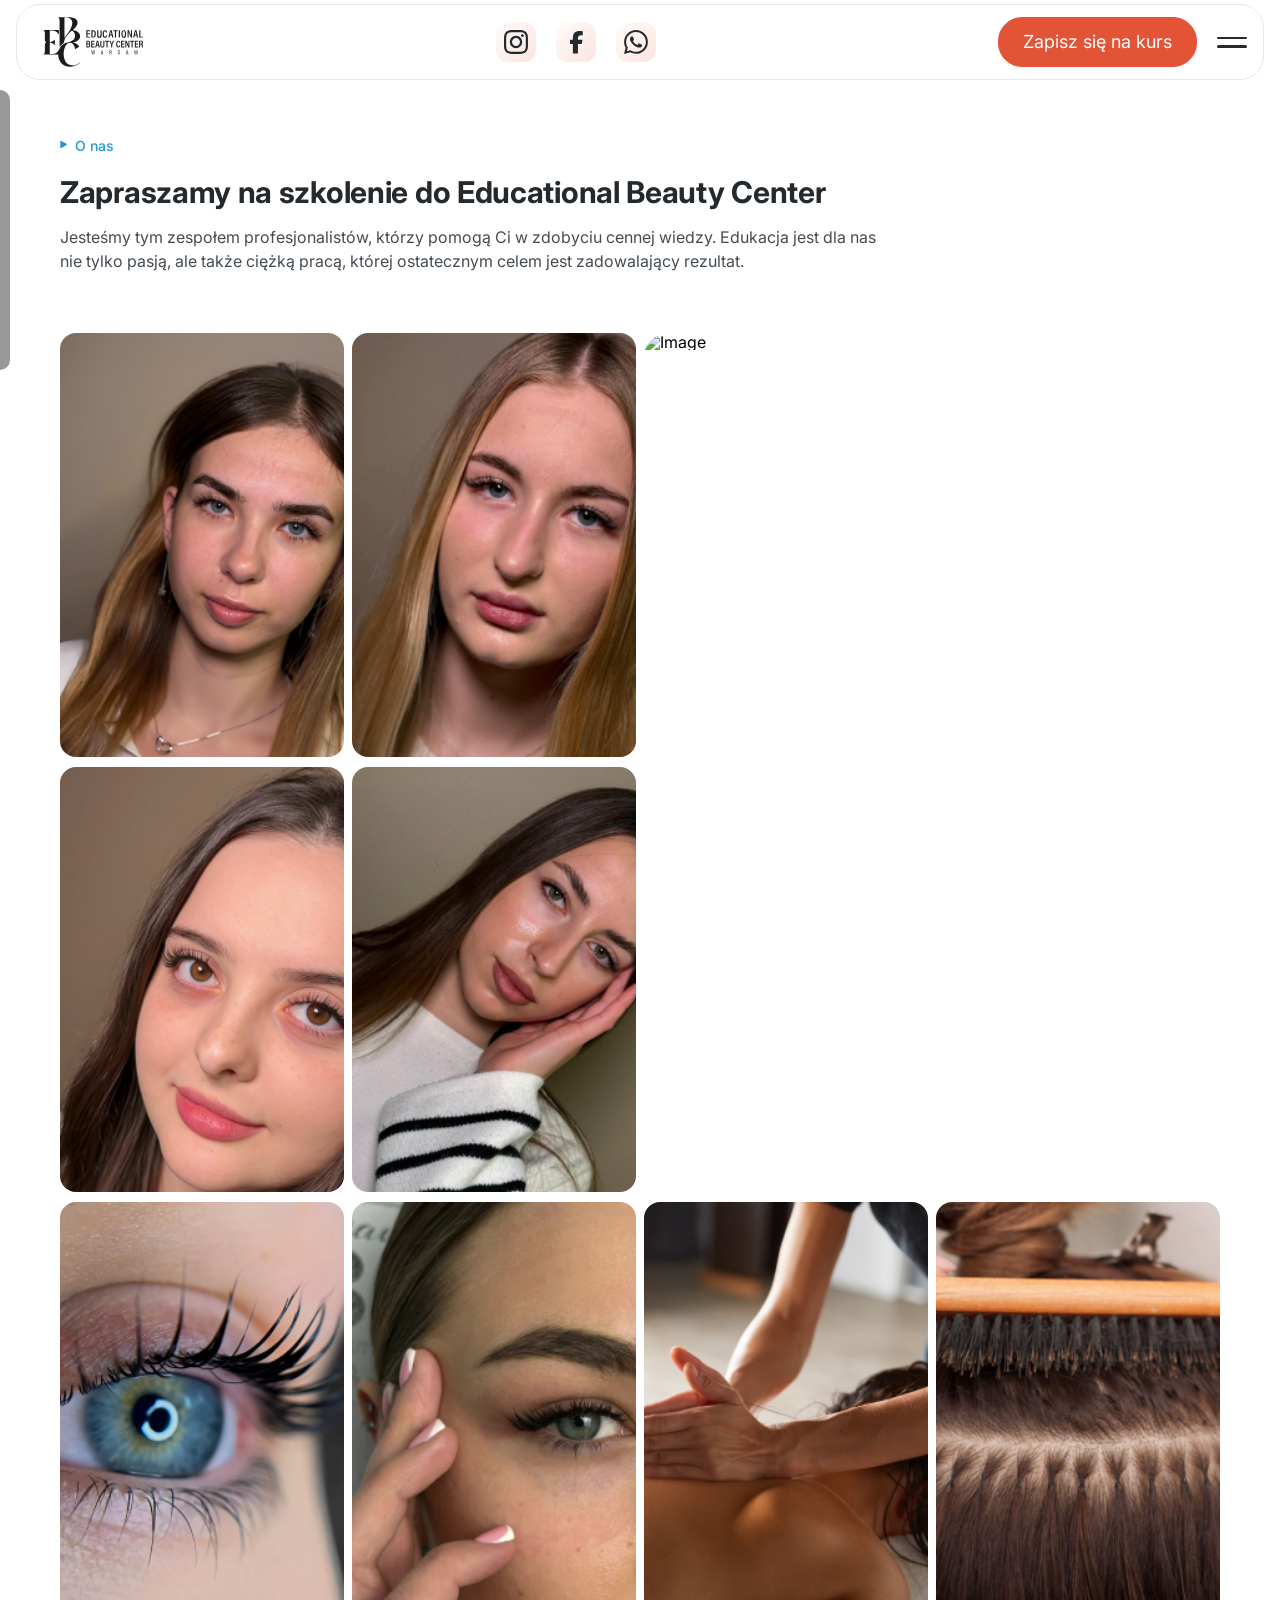
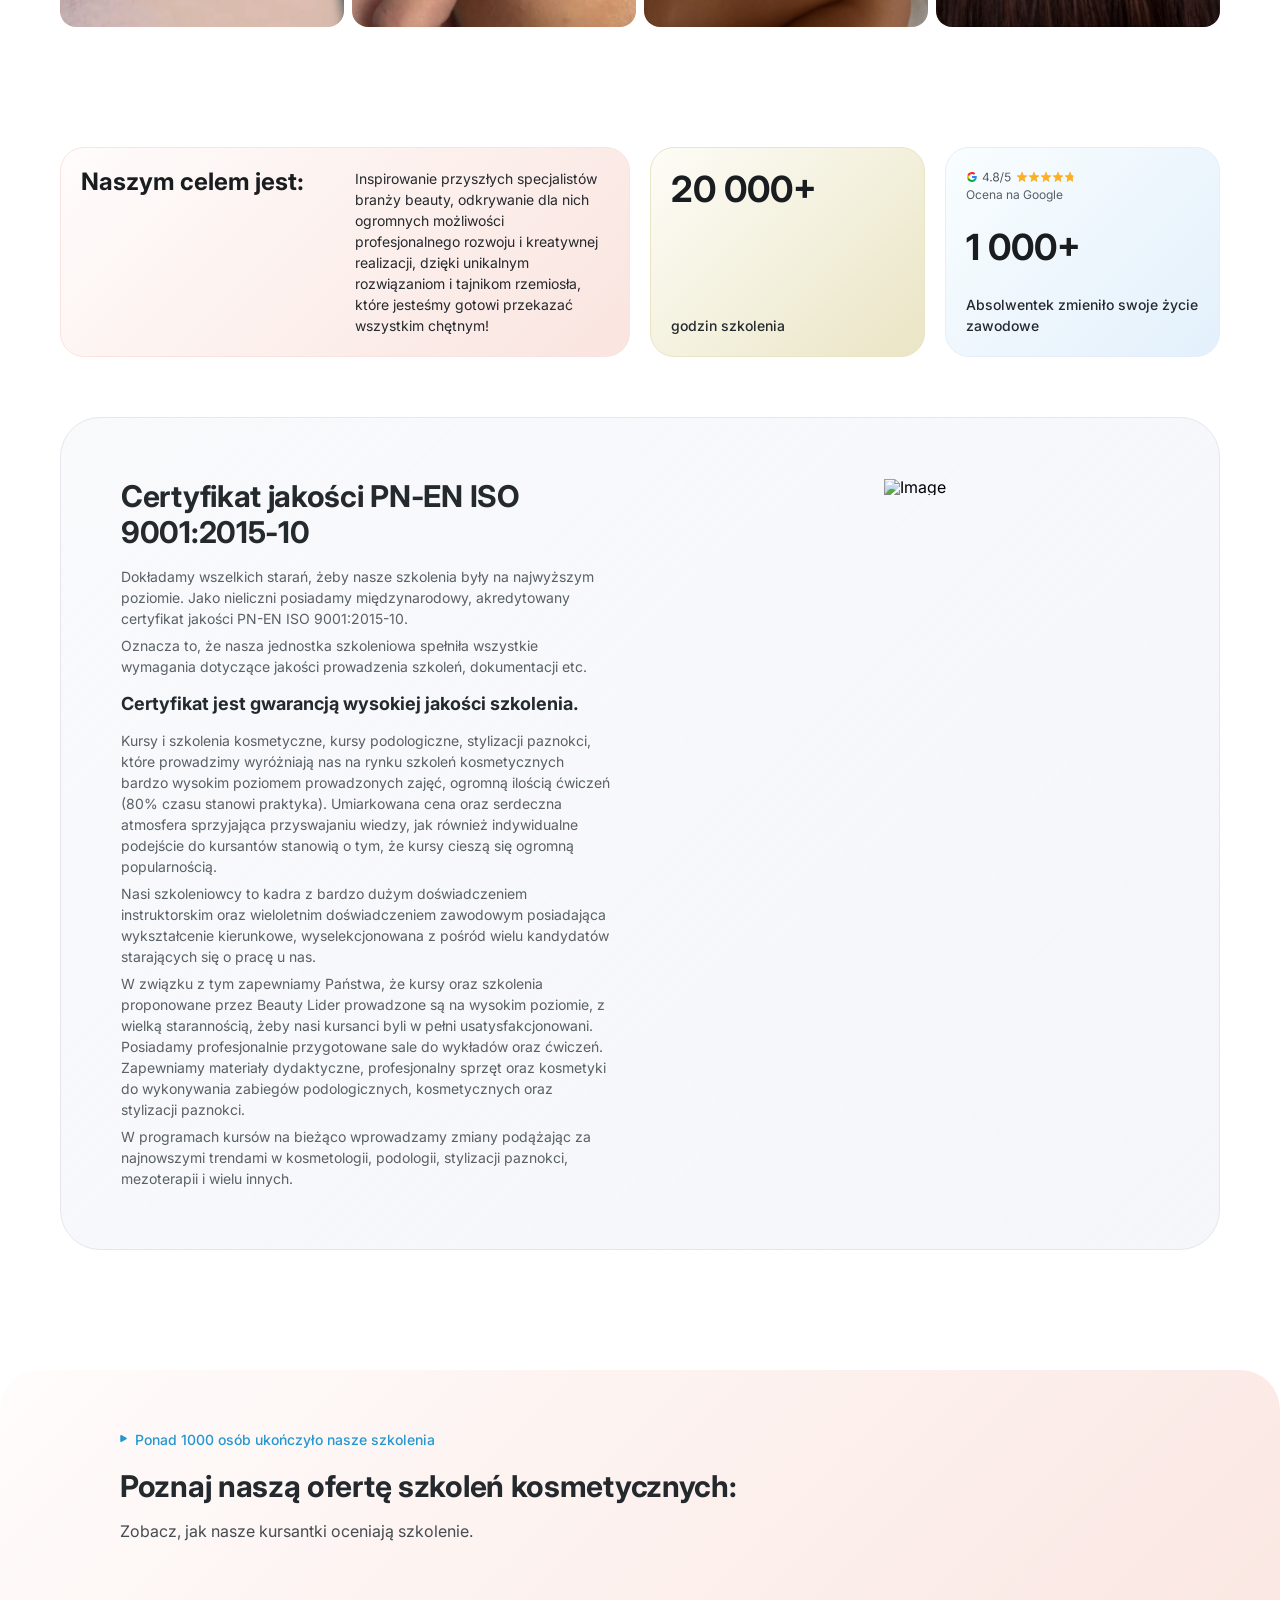
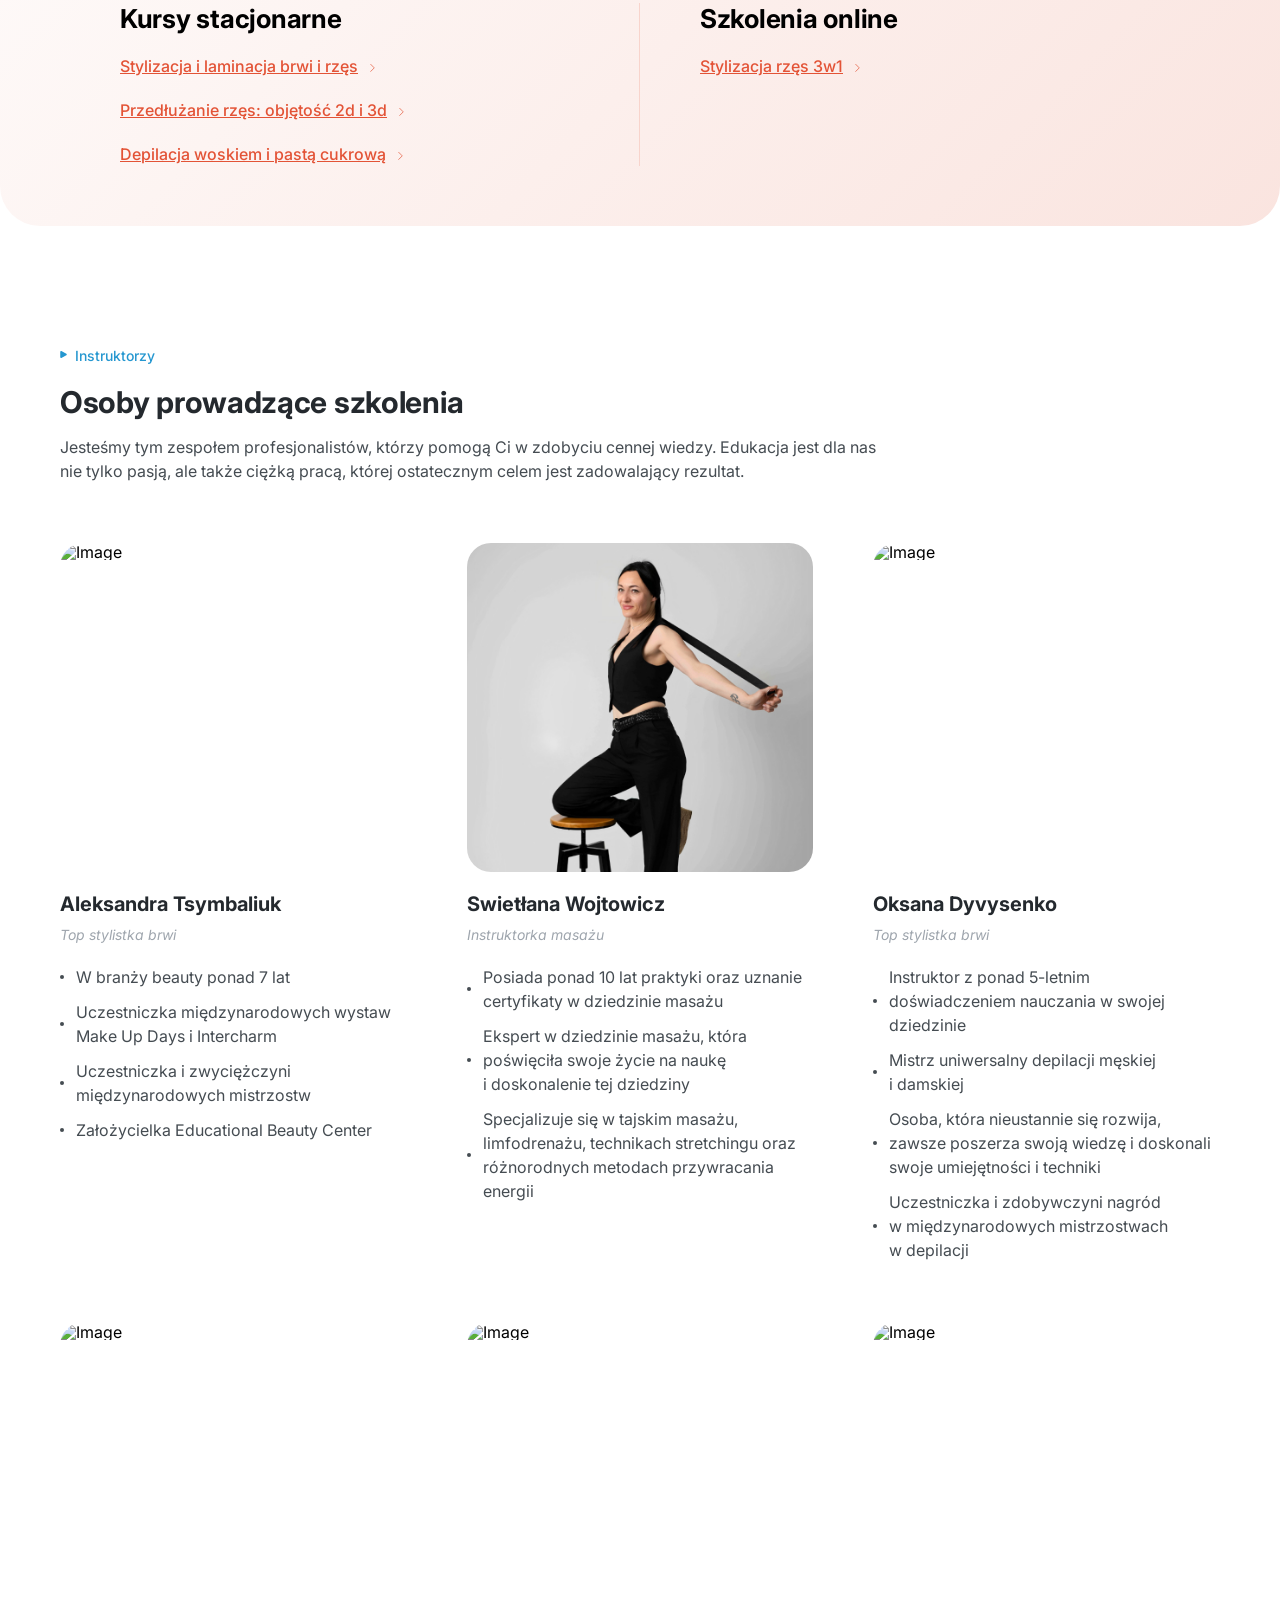
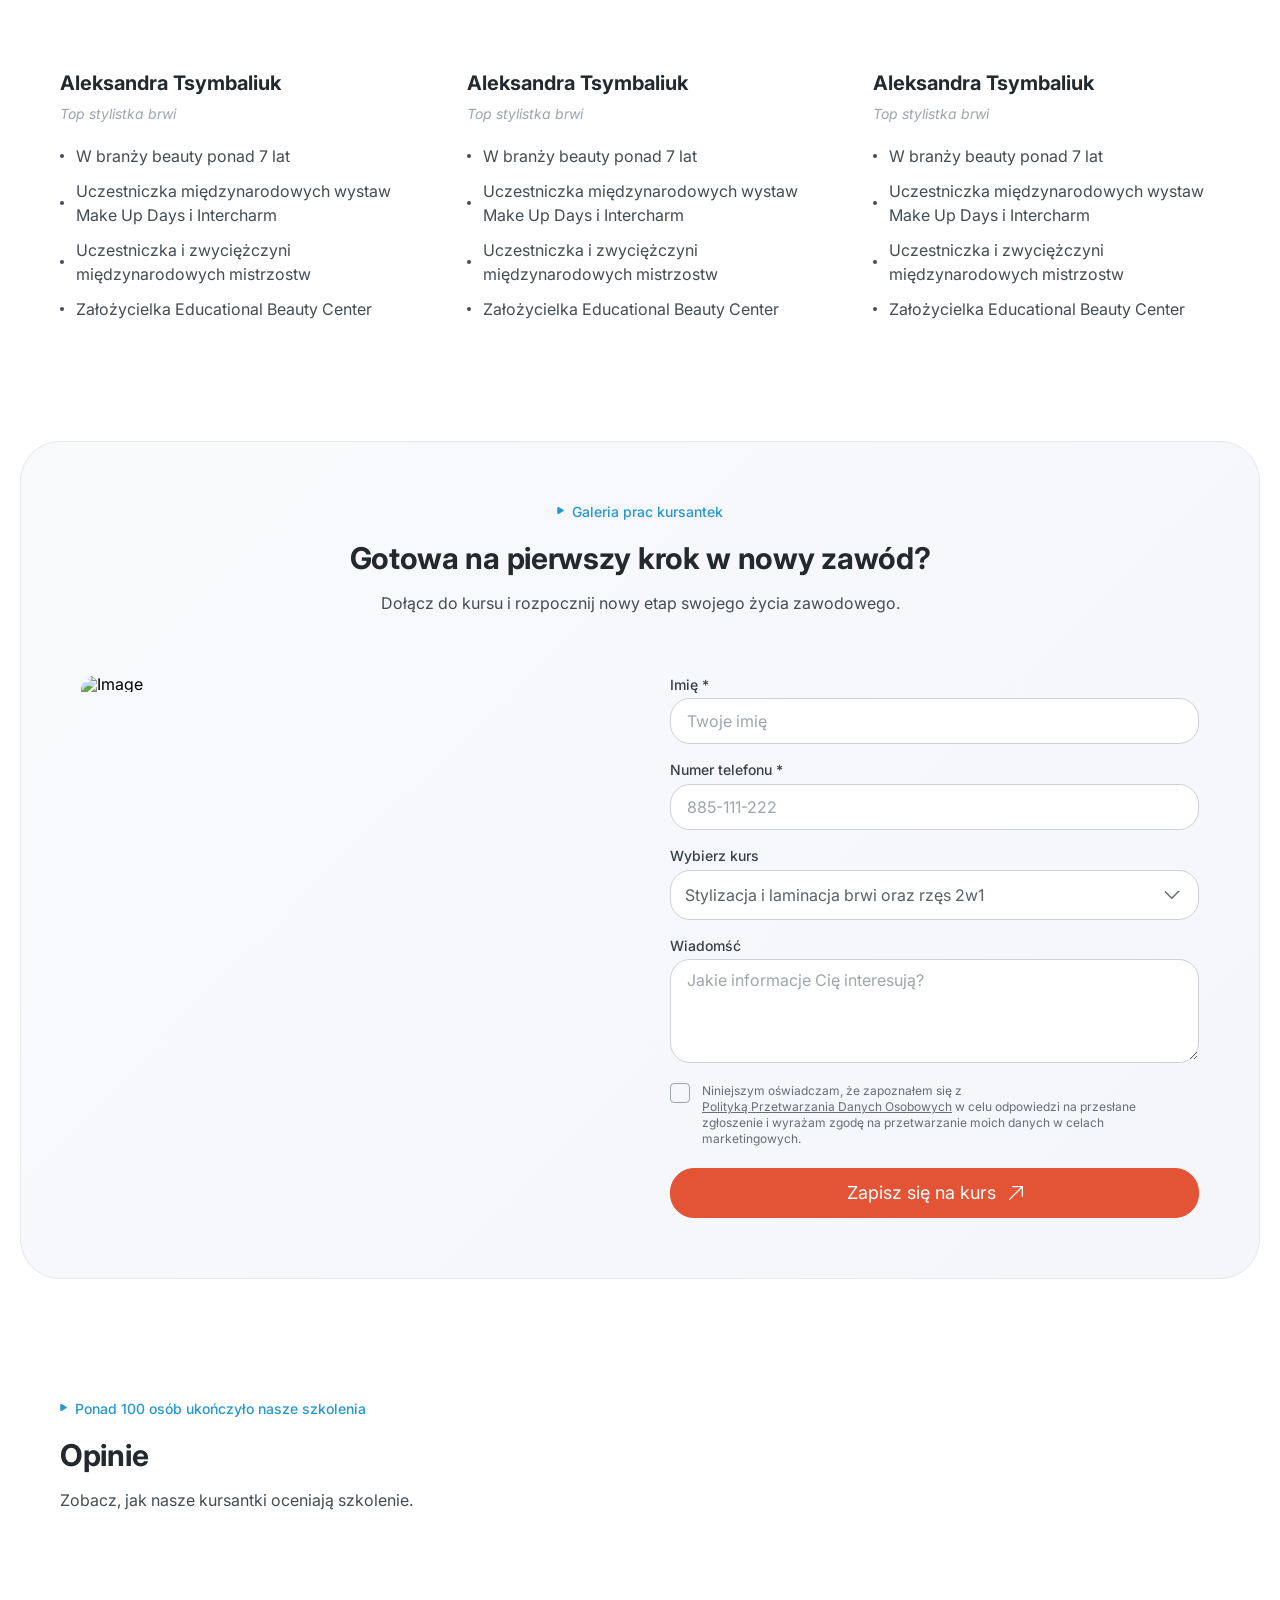
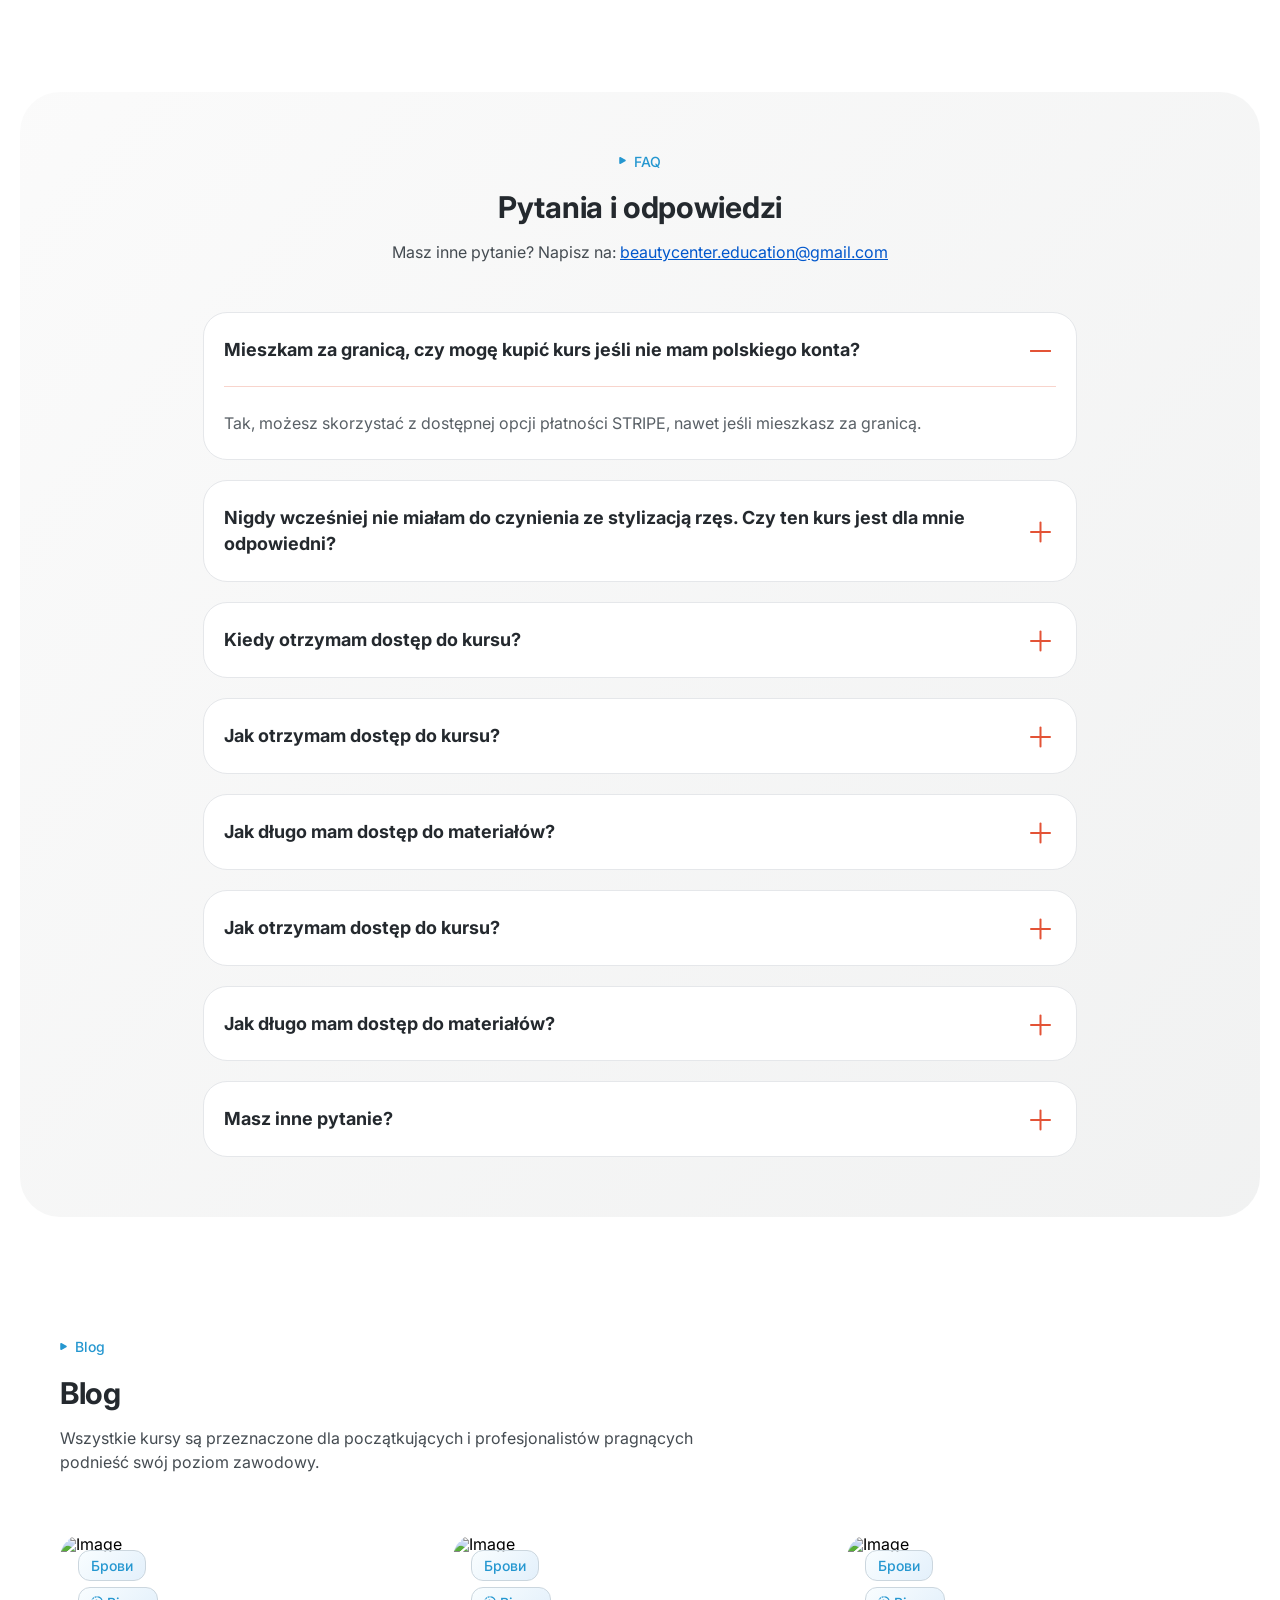
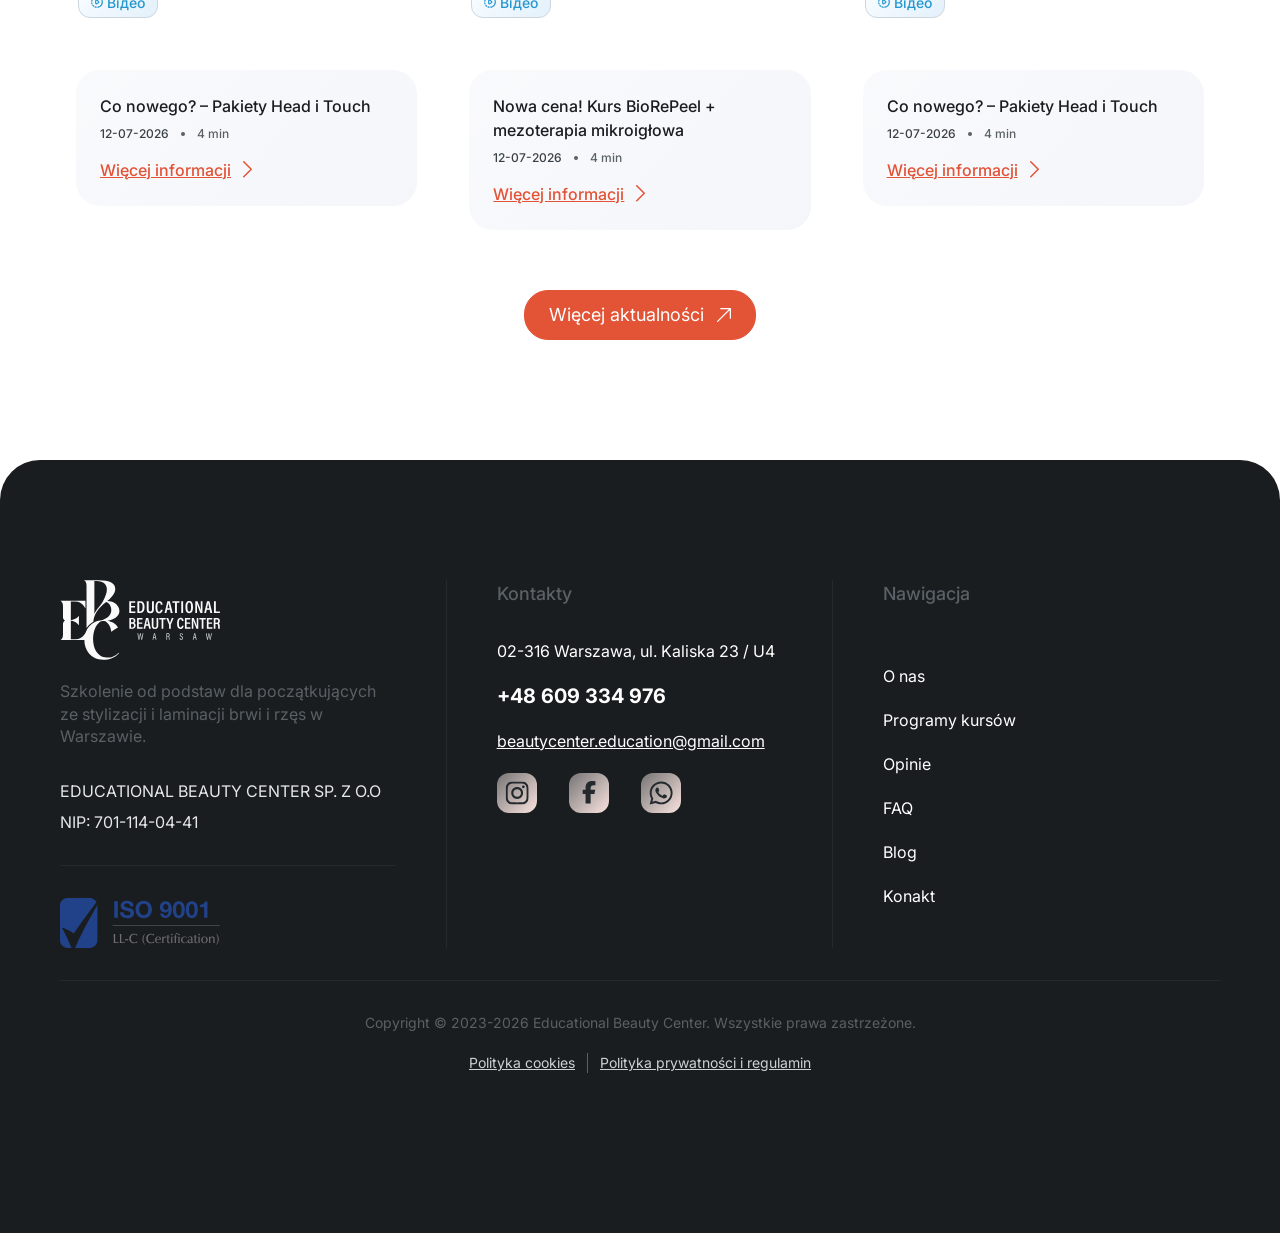
==== commit a64babd0: "Add files via upload" ====
--- a/about-us.html
+++ b/about-us.html
@@ -16,19 +16,19 @@
 		<meta charset="UTF-8">
 		<meta name="viewport" content="width=device-width, initial-scale=1.0">
 		<link rel="shortcut icon" href="./assets/img/favicon.ico">
-		<script src="https://static.elfsight.com/platform/platform.js?v=1774464788591" async></script>
+		<script src="https://static.elfsight.com/platform/platform.js?v=1774468129184" async></script>
 		<title>About Us</title>
-		<script type="module" crossorigin="" src="./js/about-us.min.js?v=1774464788591"></script>
-		<link rel="modulepreload" crossorigin="" href="./js/common.min.js?v=1774464788591">
-		<link rel="modulepreload" crossorigin="" href="./js/common.min2.js?v=1774464788591">
-		<link rel="modulepreload" crossorigin="" href="./js/tel-form.min.js?v=1774464788591">
-		<link rel="modulepreload" crossorigin="" href="./js/slider.min.js?v=1774464788591">
-		<link rel="modulepreload" crossorigin="" href="./js/index.min2.js?v=1774464788591">
-		<link rel="stylesheet" crossorigin="" href="./css/common.min.css?v=1774464788591">
-		<link rel="stylesheet" crossorigin="" href="./css/tel-form.min.css?v=1774464788591">
-		<link rel="stylesheet" crossorigin="" href="./css/slider.min.css?v=1774464788591">
-		<link rel="stylesheet" crossorigin="" href="./css/index.min2.css?v=1774464788591">
-		<link rel="stylesheet" crossorigin="" href="./css/about-us.min.css?v=1774464788591">
+		<script type="module" crossorigin="" src="./js/about-us.min.js?v=1774468129184"></script>
+		<link rel="modulepreload" crossorigin="" href="./js/common.min.js?v=1774468129184">
+		<link rel="modulepreload" crossorigin="" href="./js/common.min2.js?v=1774468129184">
+		<link rel="modulepreload" crossorigin="" href="./js/tel-form.min.js?v=1774468129184">
+		<link rel="modulepreload" crossorigin="" href="./js/slider.min.js?v=1774468129184">
+		<link rel="modulepreload" crossorigin="" href="./js/index.min2.js?v=1774468129184">
+		<link rel="stylesheet" crossorigin="" href="./css/common.min.css?v=1774468129184">
+		<link rel="stylesheet" crossorigin="" href="./css/tel-form.min.css?v=1774468129184">
+		<link rel="stylesheet" crossorigin="" href="./css/slider.min.css?v=1774468129184">
+		<link rel="stylesheet" crossorigin="" href="./css/index.min2.css?v=1774468129184">
+		<link rel="stylesheet" crossorigin="" href="./css/about-us.min.css?v=1774468129184">
 	</head>
 	<body>
 		<div class="wrapper">
@@ -225,8 +225,8 @@
 				</div>
 			</header>
 			<main class="page">
-				<script src="https://cdn.jsdelivr.net/npm/intl-tel-input@18.1.1/build/js/intlTelInput.min.js?v=1774464788591"></script>
-				<link rel="stylesheet" href="https://cdn.jsdelivr.net/npm/intl-tel-input@18.1.1/build/css/intlTelInput.min.css?v=1774464788591">
+				<script src="https://cdn.jsdelivr.net/npm/intl-tel-input@18.1.1/build/js/intlTelInput.min.js?v=1774468129184"></script>
+				<link rel="stylesheet" href="https://cdn.jsdelivr.net/npm/intl-tel-input@18.1.1/build/css/intlTelInput.min.css?v=1774468129184">
 				<div class="page__about-us">
 					<section class="about-us">
 						<div class="about-us__container">
@@ -237,7 +237,7 @@
 								</div>
 								<h2 class="header-block__title">Zapraszamy na szkolenie do Educational Beauty Center</h2>
 								<div class="header-block__text">
-									Jesteśmy tym zespołem profesjonalistów, którzy pomogą Ci w zdobyciu cennej wiedzy. Edukacja jest dla nas nie tylko
+									Jesteśmy tym zespołem profesjonalistów, którzy pomogą Ci w zdobyciu cennej wiedzy. Edukacja jest dla nas nie tylko
 				pasją, ale także ciężką pracą, której ostatecznym celem jest zadowalający rezultat.
 								</div>
 							</div>
@@ -258,16 +258,16 @@
 									<img src="./assets/img/about-us/big05.jpg" alt="Image">
 								</div>
 								<div class="about-us__img">
-									<img src="./assets/img/about-us/img06.jpg/04.jpg" alt="Image">
+									<img src="./assets/img/about-us/04.jpg" alt="Image">
 								</div>
 								<div class="about-us__img">
-									<img src="./assets/img/about-us/img07.jpg/01.jpg" alt="Image">
+									<img src="./assets/img/about-us/01.jpg" alt="Image">
 								</div>
 								<div class="about-us__img">
-									<img src="./assets/img/about-us/img08.jpg/10.jpg" alt="Image">
+									<img src="./assets/img/about-us/10.jpg" alt="Image">
 								</div>
 								<div class="about-us__img">
-									<img src="./assets/img/about-us/img09.jpg/07.jpg" alt="Image">
+									<img src="./assets/img/about-us/07.jpg" alt="Image">
 								</div>
 							</div>
 							<div class="about-us__statistic-block statistic-block">
@@ -275,8 +275,8 @@
 									<h3 class="big-item-statistic-block__title">Naszym celem jest:</h3>
 									<div class="big-item-statistic-block__text">
 										<p>
-											Inspirowanie przyszłych specjalistów branży beauty, odkrywanie dla nich ogromnych możliwości profesjonalnego rozwoju
-						i kreatywnej realizacji, dzięki unikalnym rozwiązaniom i tajnikom rzemiosła, które jesteśmy gotowi przekazać wszystkim
+											Inspirowanie przyszłych specjalistów branży beauty, odkrywanie dla nich ogromnych możliwości profesjonalnego rozwoju
+						i kreatywnej realizacji, dzięki unikalnym rozwiązaniom i tajnikom rzemiosła, które jesteśmy gotowi przekazać wszystkim
 						chętnym!
 										</p>
 									</div>
@@ -301,34 +301,34 @@
 									<h4 class="certyficat__title">Certyfikat jakości PN-EN ISO 9001:2015-10</h4>
 									<div class="certyficat__text">
 										<p>
-											Dokładamy wszelkich starań, żeby nasze szkolenia były na najwyższym poziomie. Jako nieliczni posiadamy międzynarodowy,
+											Dokładamy wszelkich starań, żeby nasze szkolenia były na najwyższym poziomie. Jako nieliczni posiadamy międzynarodowy,
 						akredytowany certyfikat jakości PN-EN ISO 9001:2015-10.
 										</p>
 										<p>
-											Oznacza to, że nasza jednostka szkoleniowa spełniła wszystkie wymagania dotyczące jakości prowadzenia szkoleń,
+											Oznacza to, że nasza jednostka szkoleniowa spełniła wszystkie wymagania dotyczące jakości prowadzenia szkoleń,
 						dokumentacji etc.
 										</p>
 									</div>
 									<div class="certyficat__subtitle">Certyfikat jest gwarancją wysokiej jakości szkolenia.</div>
 									<div class="certyficat__text">
 										<p>
-											Kursy i szkolenia kosmetyczne, kursy podologiczne, stylizacji paznokci, które prowadzimy wyróżniają nas na rynku szkoleń
-							kosmetycznych bardzo wysokim poziomem prowadzonych zajęć, ogromną ilością ćwiczeń (80% czasu stanowi praktyka).
-							Umiarkowana cena oraz serdeczna atmosfera sprzyjająca przyswajaniu wiedzy, jak również indywidualne podejście do
+											Kursy i szkolenia kosmetyczne, kursy podologiczne, stylizacji paznokci, które prowadzimy wyróżniają nas na rynku szkoleń
+							kosmetycznych bardzo wysokim poziomem prowadzonych zajęć, ogromną ilością ćwiczeń (80% czasu stanowi praktyka).
+							Umiarkowana cena oraz serdeczna atmosfera sprzyjająca przyswajaniu wiedzy, jak również indywidualne podejście do
 							kursantów stanowią o tym, że kursy cieszą się ogromną popularnością.
 										</p>
 										<p>
-											Nasi szkoleniowcy to kadra z bardzo dużym doświadczeniem instruktorskim oraz wieloletnim doświadczeniem zawodowym
+											Nasi szkoleniowcy to kadra z bardzo dużym doświadczeniem instruktorskim oraz wieloletnim doświadczeniem zawodowym
 							posiadająca wykształcenie kierunkowe, wyselekcjonowana z pośród wielu kandydatów starających się o pracę u nas.
 										</p>
 										<p>
-											W związku z tym zapewniamy Państwa, że kursy oraz szkolenia proponowane przez Beauty Lider prowadzone są na wysokim
-							poziomie, z wielką starannością, żeby nasi kursanci byli w pełni usatysfakcjonowani. Posiadamy profesjonalnie
-							przygotowane sale do wykładów oraz ćwiczeń. Zapewniamy materiały dydaktyczne, profesjonalny sprzęt oraz kosmetyki do
+											W związku z tym zapewniamy Państwa, że kursy oraz szkolenia proponowane przez Beauty Lider prowadzone są na wysokim
+							poziomie, z wielką starannością, żeby nasi kursanci byli w pełni usatysfakcjonowani. Posiadamy profesjonalnie
+							przygotowane sale do wykładów oraz ćwiczeń. Zapewniamy materiały dydaktyczne, profesjonalny sprzęt oraz kosmetyki do
 							wykonywania zabiegów podologicznych, kosmetycznych oraz stylizacji paznokci.
 										</p>
 										<p>
-											W programach kursów na bieżąco wprowadzamy zmiany podążając za najnowszymi trendami w kosmetologii, podologii,
+											W programach kursów na bieżąco wprowadzamy zmiany podążając za najnowszymi trendami w kosmetologii, podologii,
 							stylizacji paznokci, mezoterapii i wielu innych.
 										</p>
 									</div>
@@ -398,7 +398,7 @@
 								</div>
 								<h2 class="header-block__title">Osoby prowadzące szkolenia</h2>
 								<div class="header-block__text">
-									Jesteśmy tym zespołem profesjonalistów, którzy pomogą Ci w zdobyciu cennej wiedzy. Edukacja jest dla nas nie tylko
+									Jesteśmy tym zespołem profesjonalistów, którzy pomogą Ci w zdobyciu cennej wiedzy. Edukacja jest dla nas nie tylko
 				pasją, ale także ciężką pracą, której ostatecznym celem jest zadowalający rezultat.
 								</div>
 							</div>
@@ -420,7 +420,7 @@
 								</div>
 								<div data-fls-watcher="" data-fls-watcher-once="" data-fls-watcher-threshold="0.2" class="instructors__item item-instructors">
 									<div class="item-instructors__img">
-										<img src="./assets/img/about-us/swiet%C5%82ana-wojtowicz.jpg" alt="Image">
+										<img src="./assets/img/about-us/swietłana-wojtowicz.jpg" alt="Image">
 									</div>
 									<div class="item-instructors__info">
 										<div class="item-instructors__name">Swietłana Wojtowicz</div>
@@ -507,7 +507,7 @@
 								<div data-fls-watcher="" data-fls-watcher-once="" data-fls-watcher-threshold="0.3" class="contacts__header-block header-block header-block--ma header-block--mw">
 									<div class="header-block__subtitle header-block__subtitle--center">Galeria prac kursantek</div>
 									<h2 class="header-block__title header-block__title--center">Gotowa na pierwszy krok w nowy zawód?</h2>
-									<div class="header-block__text header-block__text--center">Dołącz do kursu i rozpocznij nowy etap swojego życia
+									<div class="header-block__text header-block__text--center">Dołącz do kursu i rozpocznij nowy etap swojego życia
 						zawodowego.</div>
 								</div>
 								<div class="contacts__body">
@@ -560,9 +560,9 @@
 											<div class="checkbox__text">
 												<div class="checkbox__body">
 													Niniejszym oświadczam, że zapoznałem się z
-													<a href="#">Polityką
+													<a href="#">Polityką
 										Przetwarzania Danych Osobowych</a>
-													w celu odpowiedzi na przesłane
+													w celu odpowiedzi na przesłane
 									zgłoszenie i wyrażam zgodę na przetwarzanie moich danych w celach marketingowych.
 												</div>
 											</div>
@@ -583,7 +583,7 @@
 							<div data-fls-watcher="" data-fls-watcher-once="" data-fls-watcher-threshold="0.3" class="reviews__header-block header-block">
 								<div class="header-block__subtitle">
 									<!-- <img src="@img/icons/rectangle-blue.svg" alt="icon"> -->
-									Ponad 100 osób
+									Ponad 100 osób
 					ukończyło nasze szkolenia
 								</div>
 								<h2 class="header-block__title">Opinie</h2>
@@ -592,174 +592,6 @@
 							<div data-fls-watcher="" data-fls-watcher-threshold="0.1" data-fls-watcher-once="" class="reviews__content">
 								<div class="elfsight-app-4ebe13e5-9805-49c4-824c-12deba5dcf2b" data-elfsight-app-lazy=""></div>
 							</div>
-							<!--
-<div data-fls-watcher data-fls-watcher-once data-fls-watcher-threshold="0.1" data-fls-slider
-class="reviews__slider swiper">
-<div class="reviews__wrapper swiper-wrapper">
-<div class="reviews__slide swiper-slide slide-reviews">
-<div class="slide-reviews__info info-slide-reviews">
-<div class="info-slide-reviews__avatar">
-<img src="@img/avatars/01.jpg" alt="Avatar">
-</div>
-<div class="info-slide-reviews__block">
-<span class="info-slide-reviews__name">Patrycja K.</span>
-<span class="info-slide-reviews__date">09.12.2025</span>
-</div>
-</div>
-<div class="slide-reviews__stars">
-<img src="@img/icons/star.svg" alt="star">
-<img src="@img/icons/star.svg" alt="star">
-<img src="@img/icons/star.svg" alt="star">
-<img src="@img/icons/star.svg" alt="star">
-<img src="@img/icons/star.svg" alt="star">
-</div>
-<div class="slide-reviews__text">
-Bardzo polecam! Długo się zastanawiałam czy wziąć udział, ale nie ma co! Przemili pracownicy, super
-dużo wiedzy i
-praktyki. Przedłużanie rzęs stało się moim hobby:) Naprawdę warto!
-</div>
-<div class="slide-reviews__logo-google">
-<img src="@img/icons/logo-google.svg" alt="logo-google">
-</div>
-</div>
-<div class="reviews__slide swiper-slide slide-reviews">
-<div class="slide-reviews__info info-slide-reviews">
-<div class="info-slide-reviews__avatar">
-<img src="@img/avatars/02.jpg" alt="Avatar">
-</div>
-<div class="info-slide-reviews__block">
-<span class="info-slide-reviews__name">Oliwia Mańka</span>
-<span class="info-slide-reviews__date">13.07.2025</span>
-</div>
-</div>
-<div class="slide-reviews__stars">
-<img src="@img/icons/star.svg" alt="star">
-<img src="@img/icons/star.svg" alt="star">
-<img src="@img/icons/star.svg" alt="star">
-<img src="@img/icons/star.svg" alt="star">
-<img src="@img/icons/star.svg" alt="star">
-</div>
-<div class="slide-reviews__text">
-To mój kolejny kurs duźo wiedzy która bardzo mi się przyda. Polecam!
-</div>
-<div class="slide-reviews__logo-google">
-<img src="@img/icons/logo-google.svg" alt="logo-google">
-</div>
-</div>
-<div class="reviews__slide swiper-slide slide-reviews">
-<div class="slide-reviews__info info-slide-reviews">
-<div class="info-slide-reviews__avatar">
-<img src="@img/avatars/02.jpg" alt="Avatar">
-</div>
-<div class="info-slide-reviews__block">
-<span class="info-slide-reviews__name">Oliwia Mańka</span>
-<span class="info-slide-reviews__date">13.07.2025</span>
-</div>
-</div>
-<div class="slide-reviews__stars">
-<img src="@img/icons/star.svg" alt="star">
-<img src="@img/icons/star.svg" alt="star">
-<img src="@img/icons/star.svg" alt="star">
-<img src="@img/icons/star.svg" alt="star">
-<img src="@img/icons/star.svg" alt="star">
-</div>
-<div class="slide-reviews__text">
-To mój kolejny kurs duźo wiedzy która bardzo mi się przyda. Polecam!
-</div>
-<div class="slide-reviews__logo-google">
-<img src="@img/icons/logo-google.svg" alt="logo-google">
-</div>
-</div>
-<div class="reviews__slide swiper-slide slide-reviews">
-<div class="slide-reviews__info info-slide-reviews">
-<div class="info-slide-reviews__avatar">
-<img src="@img/avatars/03.jpg" alt="Avatar">
-</div>
-<div class="info-slide-reviews__block">
-<span class="info-slide-reviews__name">Anna Kowalska</span>
-<span class="info-slide-reviews__date">07.07.2025</span>
-</div>
-</div>
-<div class="slide-reviews__stars">
-<img src="@img/icons/star.svg" alt="star">
-<img src="@img/icons/star.svg" alt="star">
-<img src="@img/icons/star.svg" alt="star">
-<img src="@img/icons/star.svg" alt="star">
-<img src="@img/icons/star.svg" alt="star">
-</div>
-<div class="slide-reviews__text">
-Konkretna dawka wiedzy, wszystko podane "kawa na ławę", kurs bardzo przyjemny, ciekawy i w dobrej
-cenie. Polecam
-serdecznie!
-</div>
-<div class="slide-reviews__logo-google">
-<img src="@img/icons/logo-google.svg" alt="logo-google">
-</div>
-</div>
-<div class="reviews__slide swiper-slide slide-reviews">
-<div class="slide-reviews__info info-slide-reviews">
-<div class="info-slide-reviews__avatar">
-<img src="@img/avatars/04.jpg" alt="Avatar">
-</div>
-<div class="info-slide-reviews__block">
-<span class="info-slide-reviews__name">Alena Krashewska</span>
-<span class="info-slide-reviews__date">16 days ago</span>
-</div>
-</div>
-<div class="slide-reviews__stars">
-<img src="@img/icons/star.svg" alt="star">
-<img src="@img/icons/star.svg" alt="star">
-<img src="@img/icons/star.svg" alt="star">
-<img src="@img/icons/star.svg" alt="star">
-<img src="@img/icons/star.svg" alt="star">
-</div>
-<div class="slide-reviews__text">
-Ukończyłam kurs Laminacja brwi i rzęs. Lepszego można nie szukać, ten jest najlepszy! Polecam! Bardzo
-profesjonalnie.
-Bardzo przejrzyście. Super szkoleniowiec Jula… doświadczenie i do tego potrafi to przekazać. Polecam
-🔥🔥🔥💓
-</div>
-<div class="slide-reviews__logo-google">
-<img src="@img/icons/logo-google.svg" alt="logo-google">
-</div>
-</div>
-<div class="reviews__slide swiper-slide slide-reviews">
-<div class="slide-reviews__info info-slide-reviews">
-<div class="info-slide-reviews__avatar">
-<img src="@img/avatars/04.jpg" alt="Avatar">
-</div>
-<div class="info-slide-reviews__block">
-<span class="info-slide-reviews__name">Alena Krashewska</span>
-<span class="info-slide-reviews__date">16 days ago</span>
-</div>
-</div>
-<div class="slide-reviews__stars">
-<img src="@img/icons/star.svg" alt="star">
-<img src="@img/icons/star.svg" alt="star">
-<img src="@img/icons/star.svg" alt="star">
-<img src="@img/icons/star.svg" alt="star">
-<img src="@img/icons/star.svg" alt="star">
-</div>
-<div class="slide-reviews__text">
-Ukończyłam kurs Laminacja brwi i rzęs. Lepszego można nie szukać, ten jest najlepszy! Polecam! Bardzo
-profesjonalnie.
-Bardzo przejrzyście. Super szkoleniowiec Jula… doświadczenie i do tego potrafi to przekazać. Polecam
-🔥🔥🔥💓
-</div>
-<div class="slide-reviews__logo-google">
-<img src="@img/icons/logo-google.svg" alt="logo-google">
-</div>
-</div>
-</div>
-<div class="reviews__nav">
-<button type="button" class="swiper-button-prev reviews__btn reviews-prev"><img
-src="@img/icons/arrow-slider.svg" alt="arrow"></button>
-<div class="swiper-pagination reviews-pagination"></div>
-<button type="button" class="swiper-button-next reviews__btn reviews-next"><img
-src="@img/icons/arrow-slider.svg" alt="arrow"></button>
-</div>
-</div>
--->
 						</div>
 					</section>
 					<section id="faq" class="faq">
@@ -780,27 +612,27 @@
 									<details data-fls-watcher="" data-fls-watcher-once="" data-fls-watcher-threshold="0.3" data-fls-spollers-open="" class="spollers-faq__item">
 										<summary class="spollers-faq__title">
 											<span></span>
-											Mieszkam za granicą, czy mogę kupić kurs jeśli nie mam
-							polskiego
+											Mieszkam za granicą, czy mogę kupić kurs jeśli nie mam
+							polskiego
 							konta?
 										</summary>
 										<div class="spollers-faq__body">
-											Tak, możesz skorzystać z dostępnej opcji płatności STRIPE, nawet jeśli
+											Tak, możesz skorzystać z dostępnej opcji płatności STRIPE, nawet jeśli
 							mieszkasz za granicą.
 										</div>
 									</details>
 									<details data-fls-watcher="" data-fls-watcher-once="" data-fls-watcher-threshold="0.3" class="spollers-faq__item">
 										<summary class="spollers-faq__title">
 											<span></span>
-											Nigdy wcześniej nie miałam do czynienia ze stylizacją
-							rzęs. Czy ten
+											Nigdy wcześniej nie miałam do czynienia ze stylizacją
+							rzęs. Czy ten
 							kurs jest dla mnie odpowiedni?
 										</summary>
 										<div class="spollers-faq__body">
-											Absolutnie tak. Kurs został zaprojektowany od podstaw z myślą o osobach
-							początkujących. Zaczynamy od absolutnych podstaw
-							– teorii, higieny i omówienia produktów, a następnie krok po kroku przechodzimy do praktycznych
-							ćwiczeń. Dzięki formie
+											Absolutnie tak. Kurs został zaprojektowany od podstaw z myślą o osobach
+							początkujących. Zaczynamy od absolutnych podstaw
+							– teorii, higieny i omówienia produktów, a następnie krok po kroku przechodzimy do praktycznych
+							ćwiczeń. Dzięki formie
 							wideo możesz wracać do każdej lekcji tyle razy, ile potrzebujesz, ucząc się we własnym tempie.
 										</div>
 									</details>
@@ -817,8 +649,8 @@
 											Jak otrzymam dostęp do kursu?
 										</summary>
 										<div class="spollers-faq__body">
-											Po zakupie kursu wystarczy zalogować się na naszą platformę szkoleniową.
-							Dane do logowania otrzymasz drogą mailową
+											Po zakupie kursu wystarczy zalogować się na naszą platformę szkoleniową.
+							Dane do logowania otrzymasz drogą mailową
 							bezpośrednio po zakupie. Będą tam dostępne wszystkie Twoje kursy.
 										</div>
 									</details>
@@ -835,8 +667,8 @@
 											Jak otrzymam dostęp do kursu?
 										</summary>
 										<div class="spollers-faq__body">
-											Po zakupie kursu wystarczy zalogować się na naszą platformę szkoleniową.
-							Dane do logowania otrzymasz drogą mailową
+											Po zakupie kursu wystarczy zalogować się na naszą platformę szkoleniową.
+							Dane do logowania otrzymasz drogą mailową
 							bezpośrednio po zakupie. Będą tam dostępne wszystkie Twoje kursy.
 										</div>
 									</details>
@@ -855,7 +687,7 @@
 										<div class="spollers-faq__body">
 											Pisz śmiało na
 											<a href="mailto:beautycenter.education@gmail.com">beautycenter.education@gmail.com</a>
-											. Chętnie
+											. Chętnie
 							pomożemy i udzielimy odpowiedzi na wszystkie Twoje pytania!
 										</div>
 									</details>
@@ -872,7 +704,7 @@
 								</div>
 								<h2 class="header-block__title">Blog</h2>
 								<div class="header-block__text">
-									Wszystkie kursy są przeznaczone dla początkujących i profesjonalistów
+									Wszystkie kursy są przeznaczone dla początkujących i profesjonalistów
 					pragnących podnieść swój poziom zawodowy.
 								</div>
 							</div>
@@ -979,7 +811,7 @@
 								</div>
 								<div class="publications__btn-box">
 									<a href="#" data-fls-button="" class="publications__button button">
-										Więcej
+										Więcej
 						aktualności
 										<img src="./assets/img/icons/arrow.svg" alt="arrow">
 									</a>
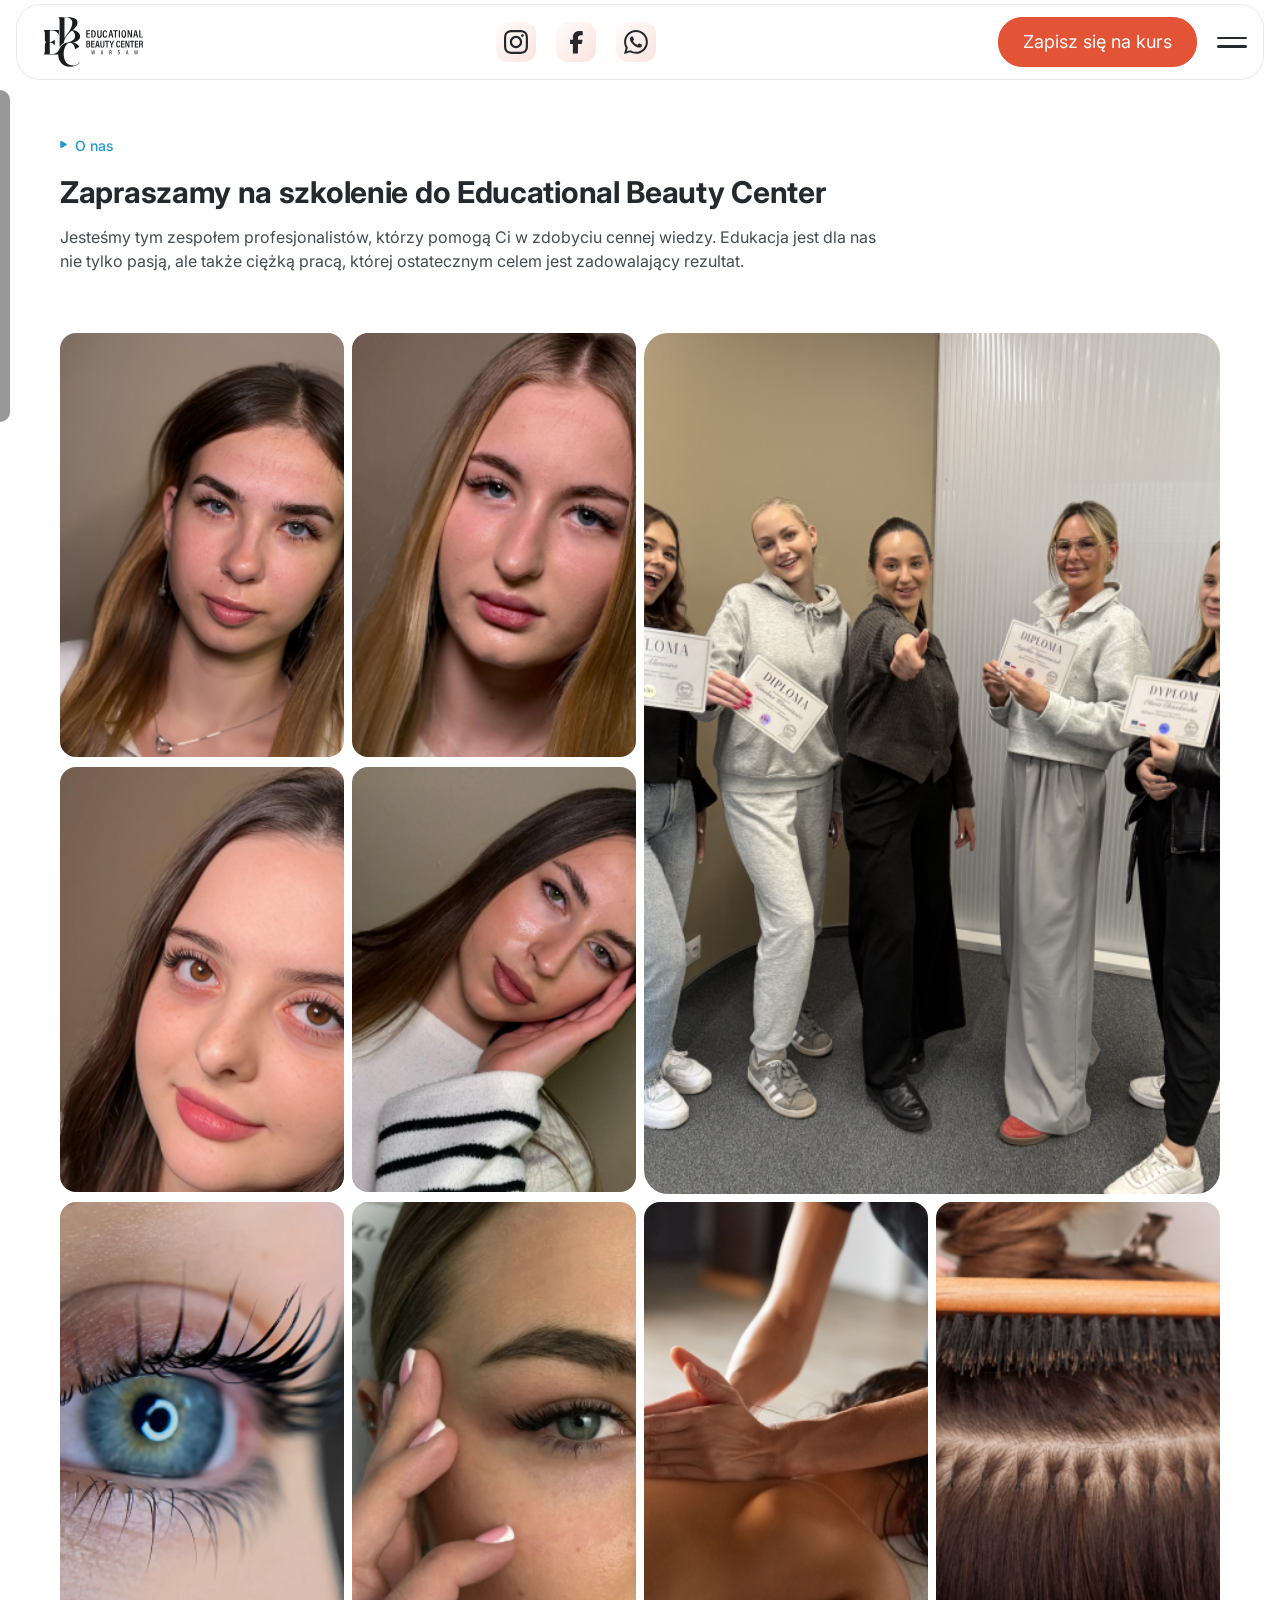
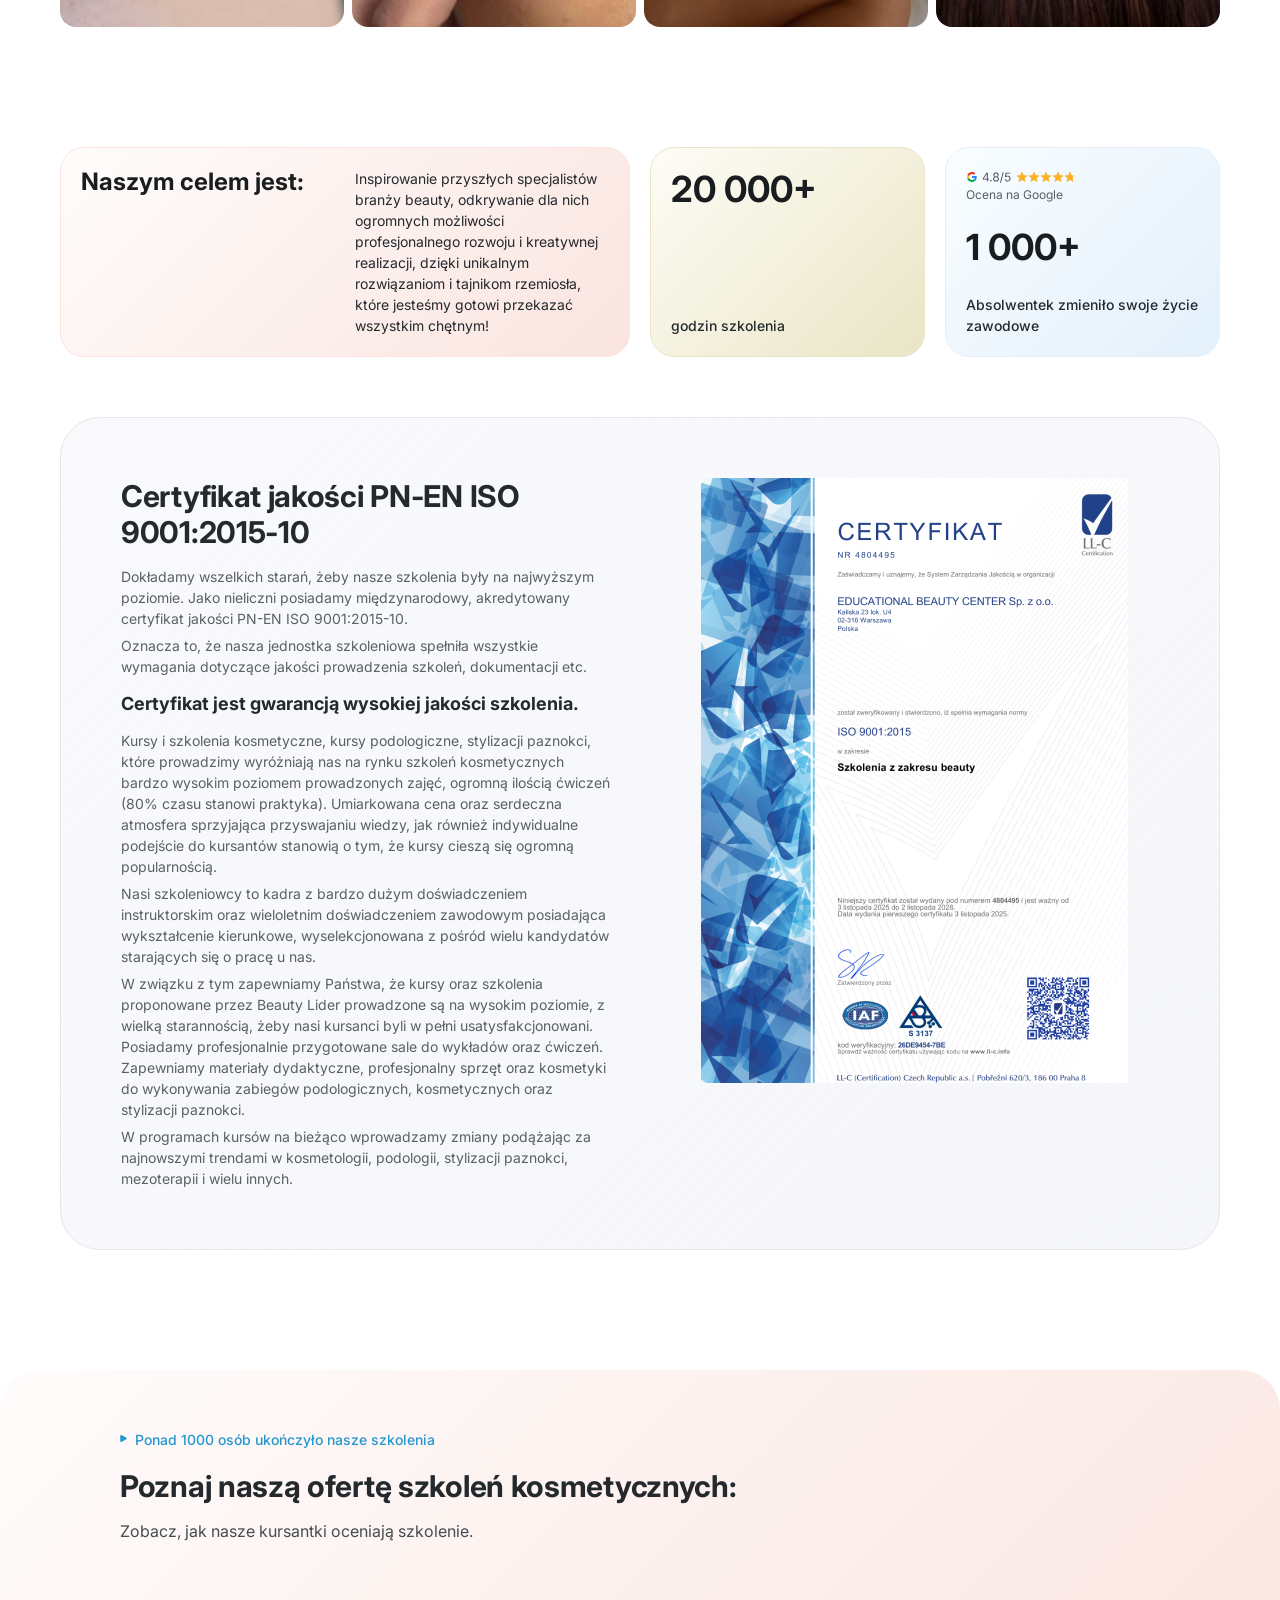
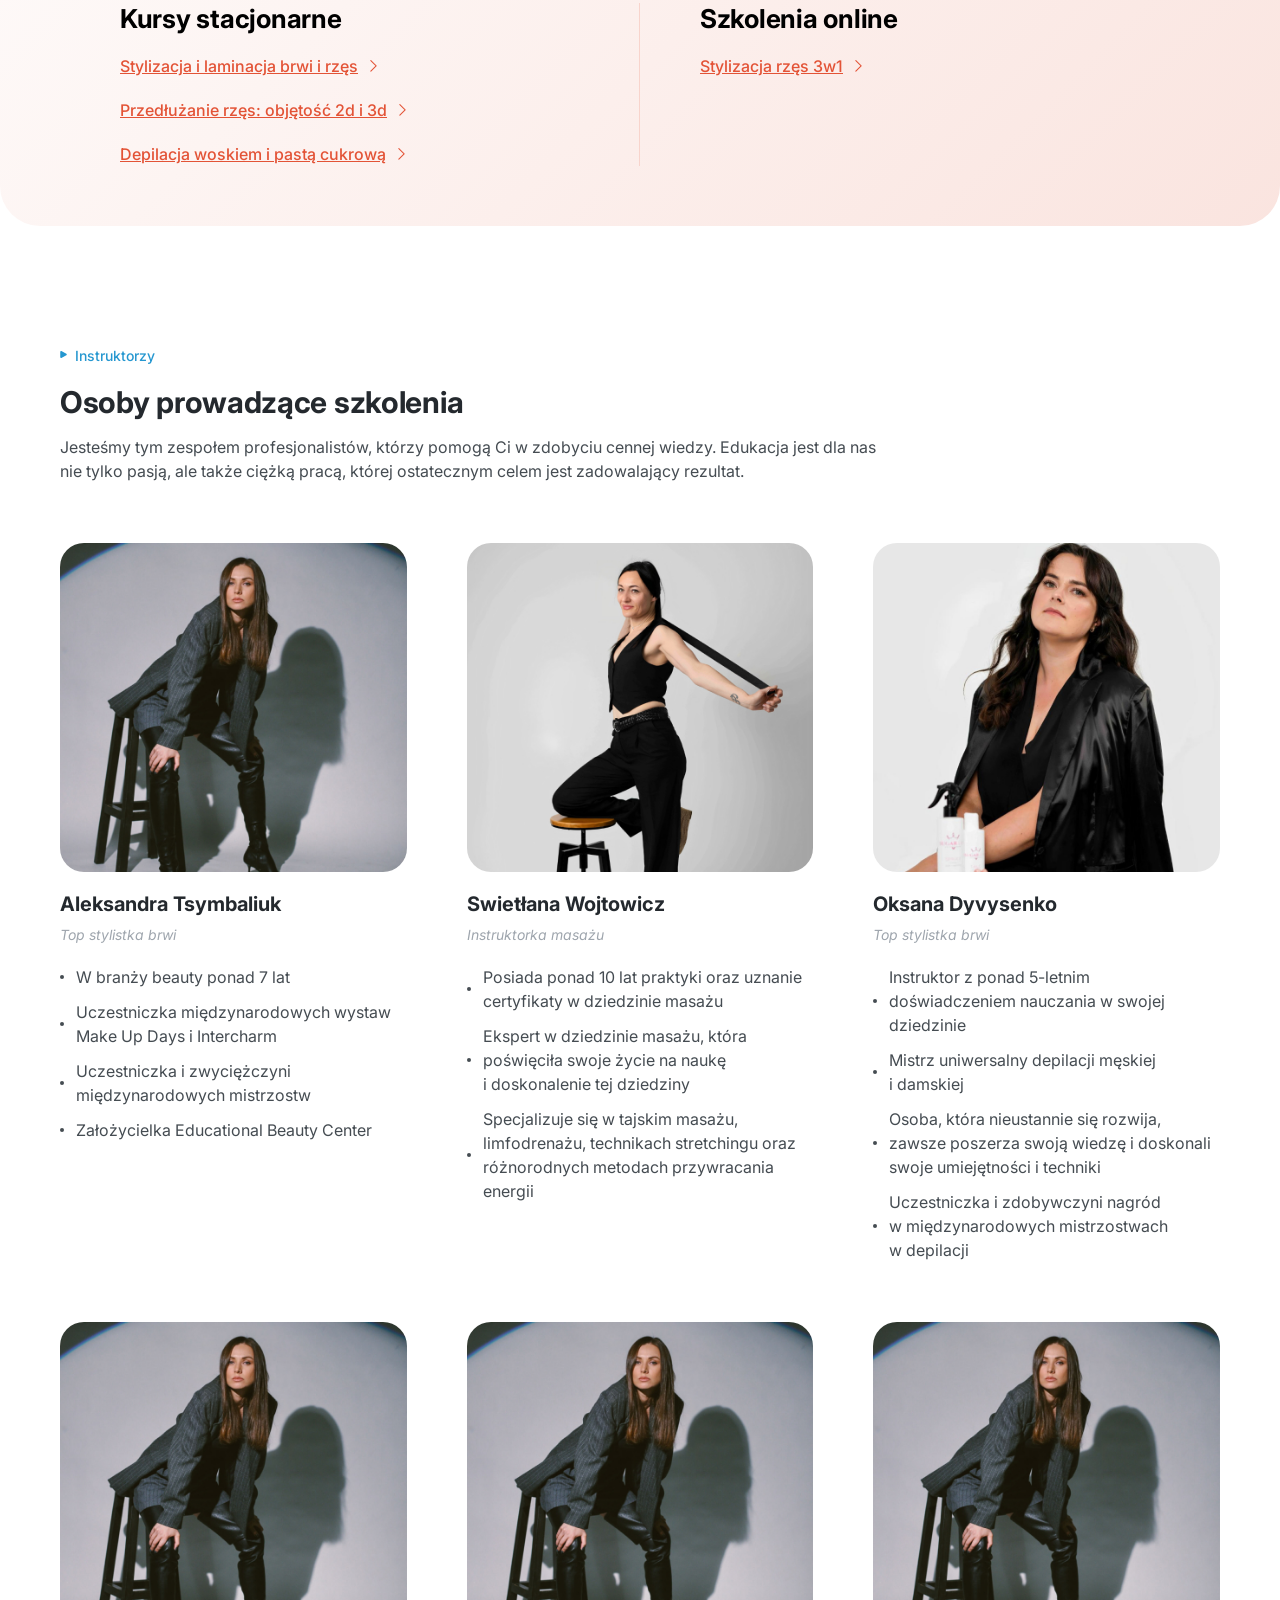
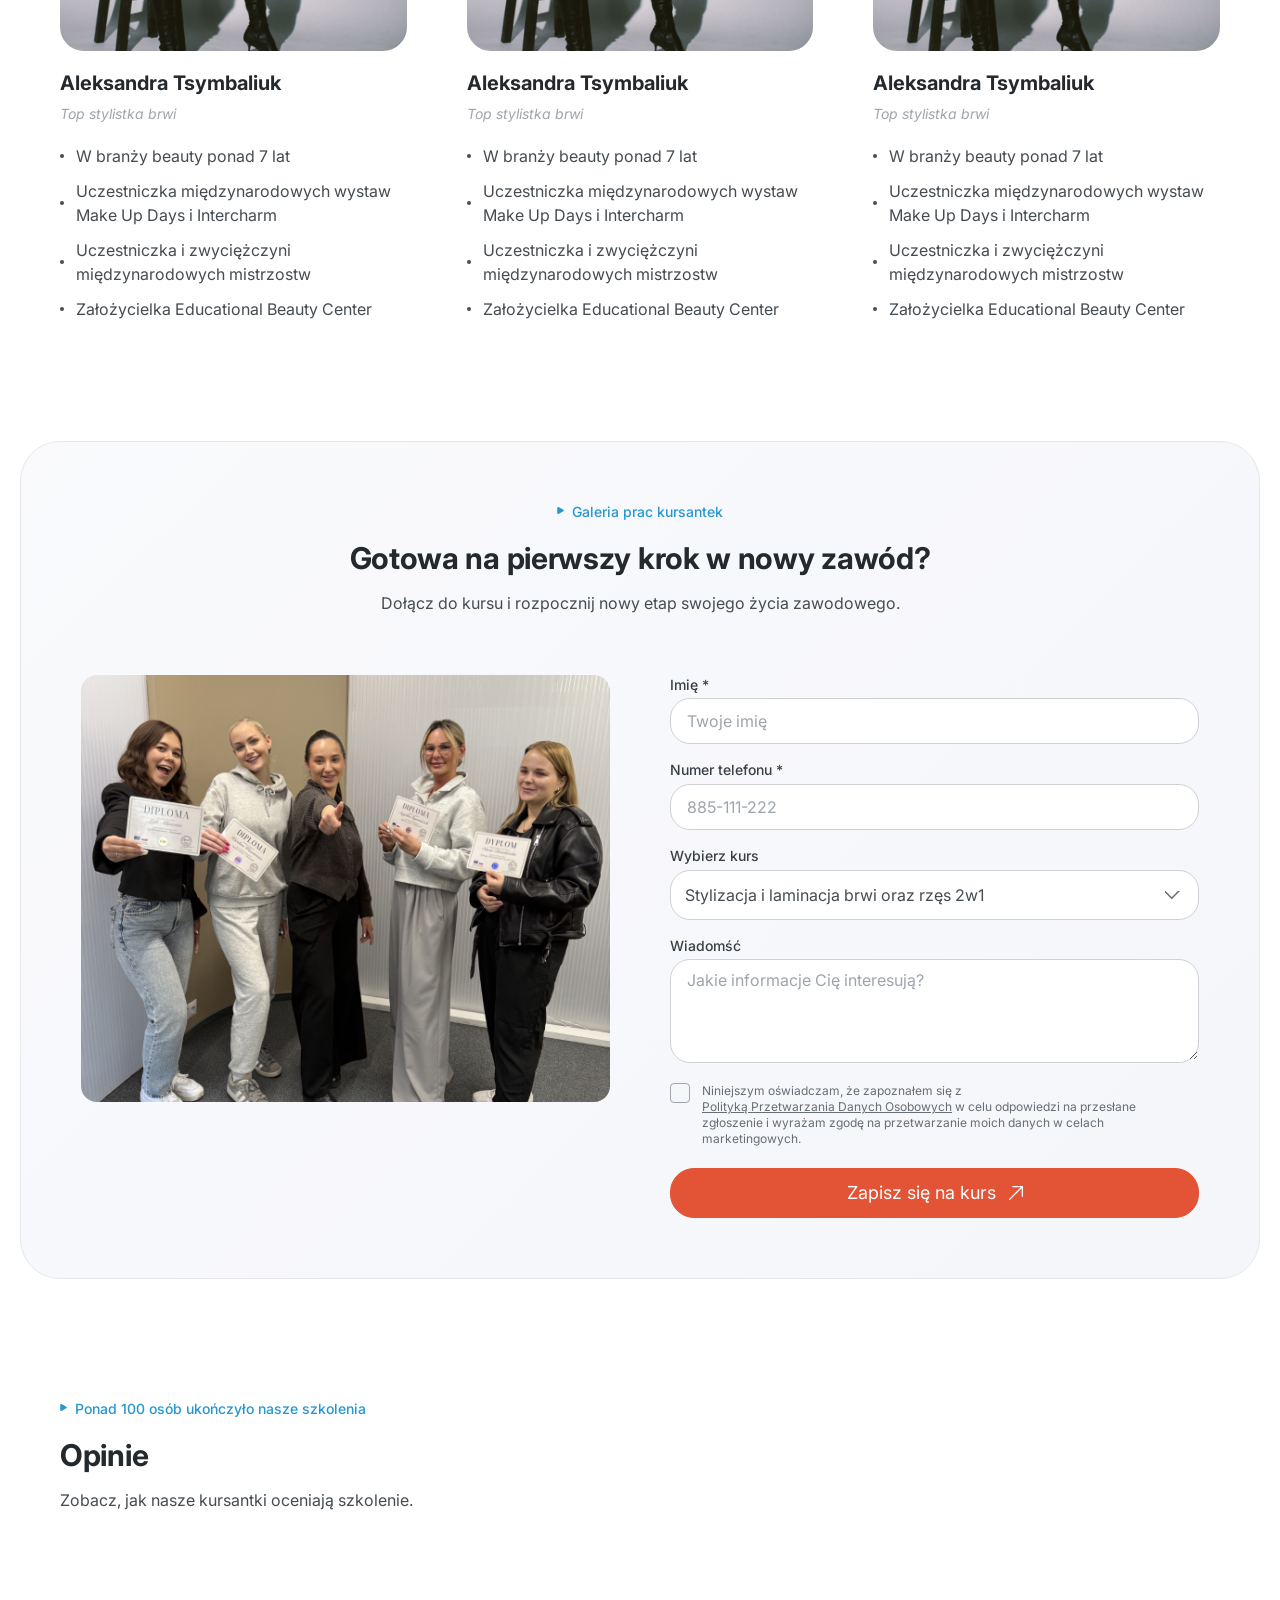
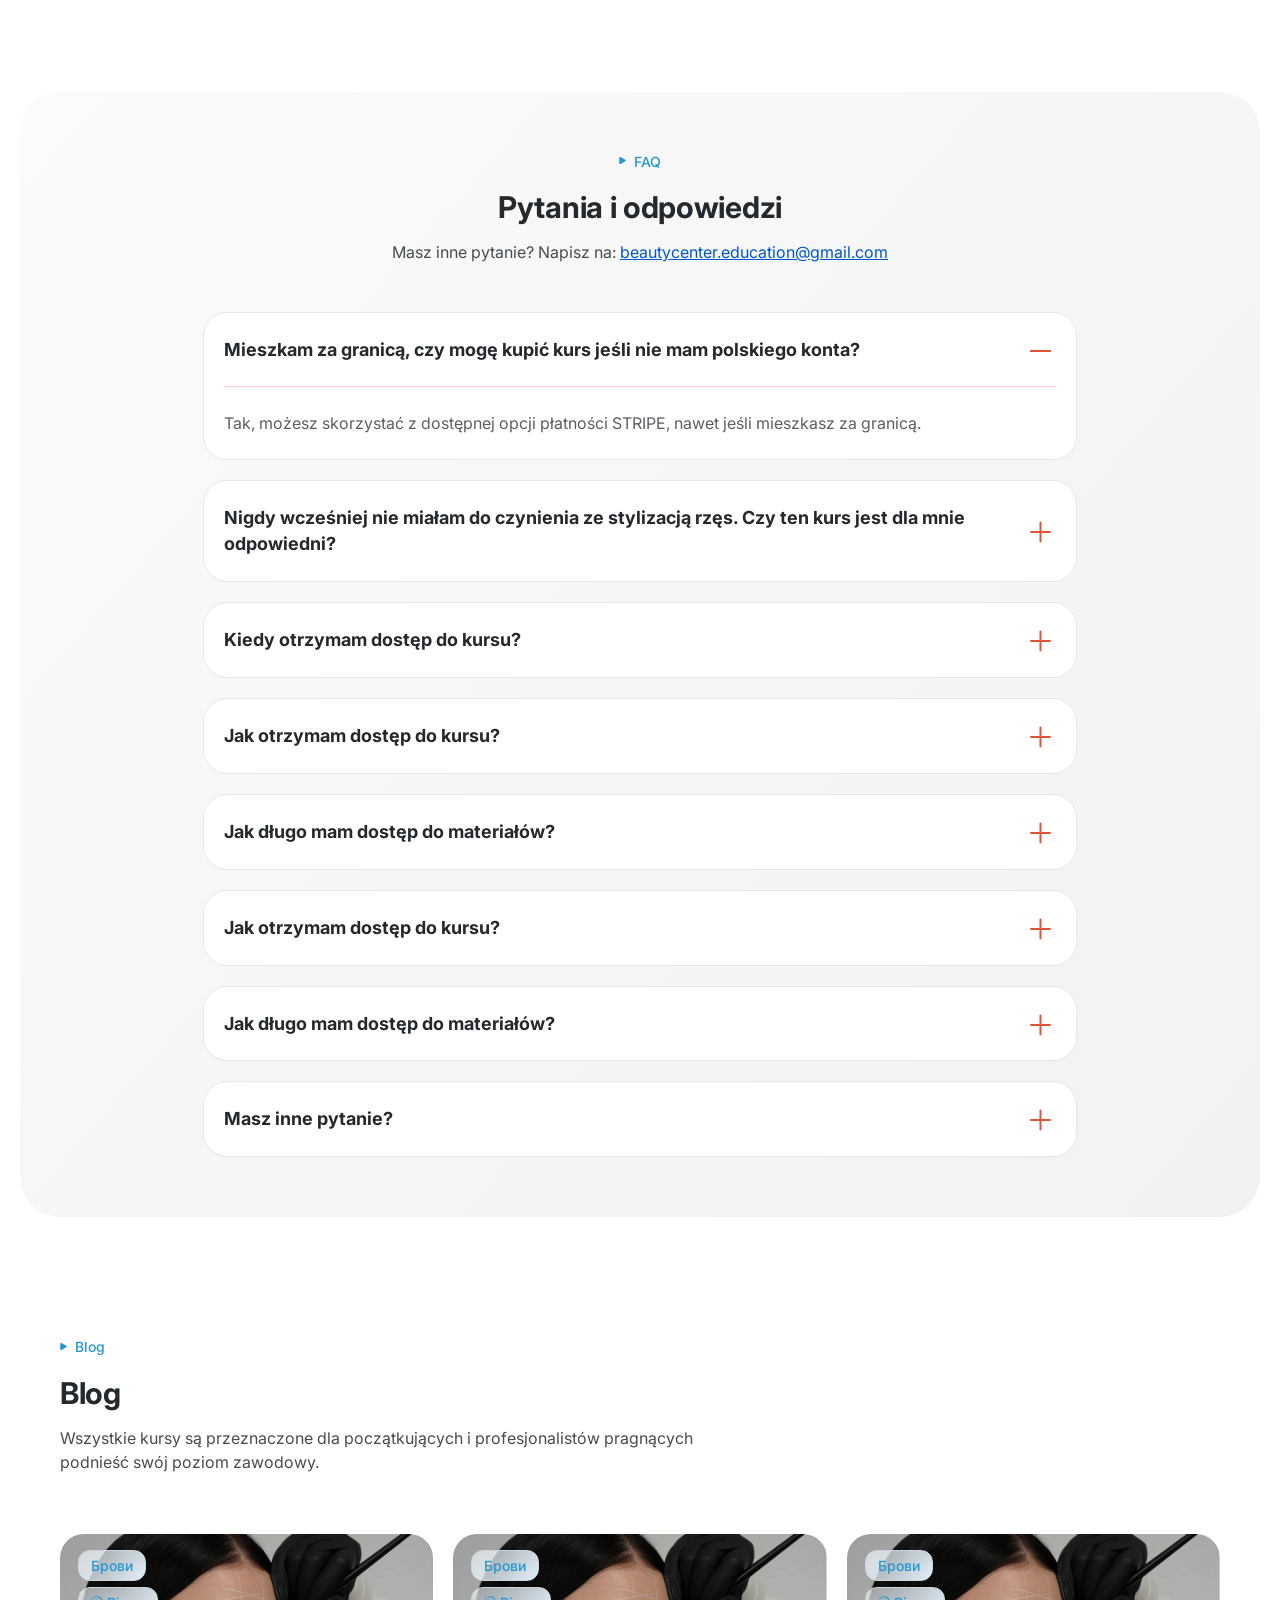
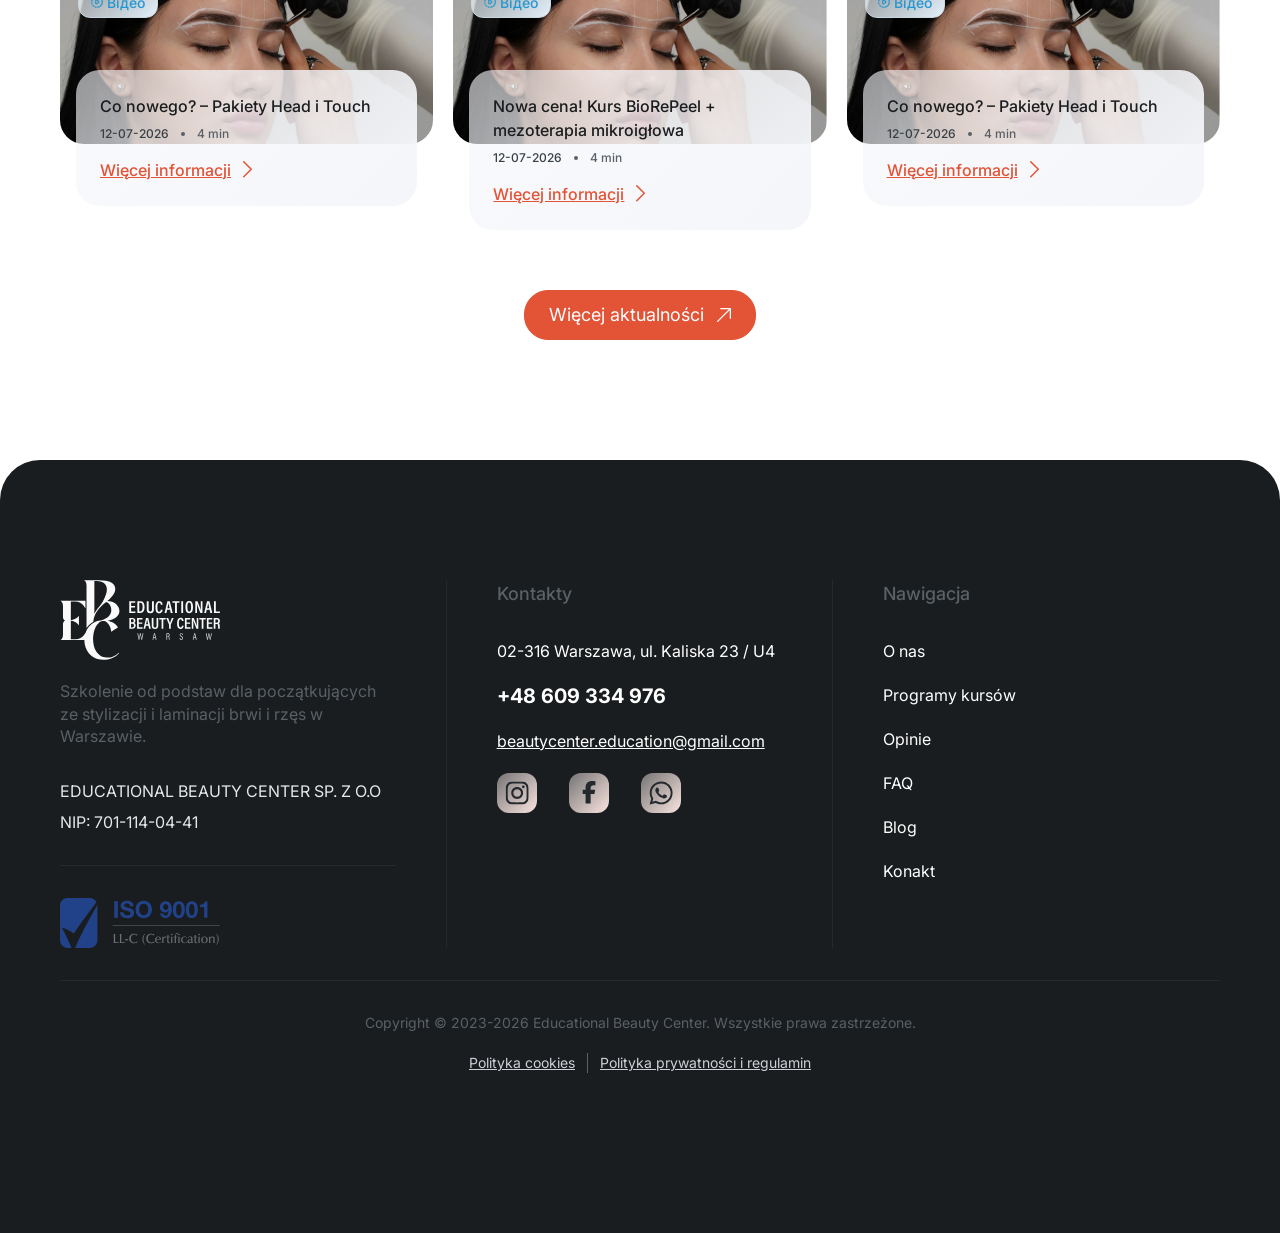
==== commit 4484ab8f: "Add files via upload" ====
--- a/about-us.html
+++ b/about-us.html
@@ -16,19 +16,20 @@
 		<meta charset="UTF-8">
 		<meta name="viewport" content="width=device-width, initial-scale=1.0">
 		<link rel="shortcut icon" href="./assets/img/favicon.ico">
-		<script src="https://static.elfsight.com/platform/platform.js?v=1774468129184" async></script>
+		<script src="https://static.elfsight.com/platform/platform.js?v=1774533053075" async></script>
 		<title>About Us</title>
-		<script type="module" crossorigin="" src="./js/about-us.min.js?v=1774468129184"></script>
-		<link rel="modulepreload" crossorigin="" href="./js/common.min.js?v=1774468129184">
-		<link rel="modulepreload" crossorigin="" href="./js/common.min2.js?v=1774468129184">
-		<link rel="modulepreload" crossorigin="" href="./js/tel-form.min.js?v=1774468129184">
-		<link rel="modulepreload" crossorigin="" href="./js/slider.min.js?v=1774468129184">
-		<link rel="modulepreload" crossorigin="" href="./js/index.min2.js?v=1774468129184">
-		<link rel="stylesheet" crossorigin="" href="./css/common.min.css?v=1774468129184">
-		<link rel="stylesheet" crossorigin="" href="./css/tel-form.min.css?v=1774468129184">
-		<link rel="stylesheet" crossorigin="" href="./css/slider.min.css?v=1774468129184">
-		<link rel="stylesheet" crossorigin="" href="./css/index.min2.css?v=1774468129184">
-		<link rel="stylesheet" crossorigin="" href="./css/about-us.min.css?v=1774468129184">
+		<script type="module" crossorigin="" src="./js/about-us.min.js?v=1774533053075"></script>
+		<link rel="modulepreload" crossorigin="" href="./js/common.min.js?v=1774533053075">
+		<link rel="modulepreload" crossorigin="" href="./js/common.min2.js?v=1774533053075">
+		<link rel="modulepreload" crossorigin="" href="./js/tel-form.min.js?v=1774533053075">
+		<link rel="modulepreload" crossorigin="" href="./js/slider.min.js?v=1774533053075">
+		<link rel="modulepreload" crossorigin="" href="./js/watcher.min.js?v=1774533053075">
+		<link rel="modulepreload" crossorigin="" href="./js/index.min2.js?v=1774533053075">
+		<link rel="stylesheet" crossorigin="" href="./css/common.min.css?v=1774533053075">
+		<link rel="stylesheet" crossorigin="" href="./css/tel-form.min.css?v=1774533053075">
+		<link rel="stylesheet" crossorigin="" href="./css/slider.min.css?v=1774533053075">
+		<link rel="stylesheet" crossorigin="" href="./css/index.min2.css?v=1774533053075">
+		<link rel="stylesheet" crossorigin="" href="./css/about-us.min.css?v=1774533053075">
 	</head>
 	<body>
 		<div class="wrapper">
@@ -224,9 +225,12 @@
 					</div>
 				</div>
 			</header>
+			<div class="btn-up">
+				<img src="./assets/img/icons/arrow.svg" alt="Image">
+			</div>
 			<main class="page">
-				<script src="https://cdn.jsdelivr.net/npm/intl-tel-input@18.1.1/build/js/intlTelInput.min.js?v=1774468129184"></script>
-				<link rel="stylesheet" href="https://cdn.jsdelivr.net/npm/intl-tel-input@18.1.1/build/css/intlTelInput.min.css?v=1774468129184">
+				<script src="https://cdn.jsdelivr.net/npm/intl-tel-input@18.1.1/build/js/intlTelInput.min.js?v=1774533053075"></script>
+				<link rel="stylesheet" href="https://cdn.jsdelivr.net/npm/intl-tel-input@18.1.1/build/css/intlTelInput.min.css?v=1774533053075">
 				<div class="page__about-us">
 					<section class="about-us">
 						<div class="about-us__container">
@@ -357,19 +361,25 @@
 											<li class="our-range__item">
 												<a href="#" class="our-range__link">
 													Stylizacja i laminacja brwi i rzęs
-													<img src="./assets/img/icons/arrow-primary.svg" alt="arrow">
+													<svg viewbox="0 0 9 17" fill="none" xmlns="http://www.w3.org/2000/svg">
+														<path d="M0.75 0.75L8.25 8.25L0.749999 15.75" stroke="#E35336" stroke-width="1.5" stroke-linecap="round" stroke-linejoin="round"></path>
+													</svg>
 												</a>
 											</li>
 											<li class="our-range__item">
 												<a href="#" class="our-range__link">
 													Przedłużanie rzęs: objętość 2d i 3d
-													<img src="./assets/img/icons/arrow-primary.svg" alt="arrow">
+													<svg viewbox="0 0 9 17" fill="none" xmlns="http://www.w3.org/2000/svg">
+														<path d="M0.75 0.75L8.25 8.25L0.749999 15.75" stroke="#E35336" stroke-width="1.5" stroke-linecap="round" stroke-linejoin="round"></path>
+													</svg>
 												</a>
 											</li>
 											<li class="our-range__item">
 												<a href="#" class="our-range__link">
 													Depilacja woskiem i pastą cukrową
-													<img src="./assets/img/icons/arrow-primary.svg" alt="arrow">
+													<svg viewbox="0 0 9 17" fill="none" xmlns="http://www.w3.org/2000/svg">
+														<path d="M0.75 0.75L8.25 8.25L0.749999 15.75" stroke="#E35336" stroke-width="1.5" stroke-linecap="round" stroke-linejoin="round"></path>
+													</svg>
 												</a>
 											</li>
 										</ul>
@@ -380,7 +390,9 @@
 											<li class="our-range__item">
 												<a href="#" class="our-range__link">
 													Stylizacja rzęs 3w1
-													<img src="./assets/img/icons/arrow-primary.svg" alt="arrow">
+													<svg viewbox="0 0 9 17" fill="none" xmlns="http://www.w3.org/2000/svg">
+														<path d="M0.75 0.75L8.25 8.25L0.749999 15.75" stroke="#E35336" stroke-width="1.5" stroke-linecap="round" stroke-linejoin="round"></path>
+													</svg>
 												</a>
 											</li>
 										</ul>
@@ -592,6 +604,174 @@
 							<div data-fls-watcher="" data-fls-watcher-threshold="0.1" data-fls-watcher-once="" class="reviews__content">
 								<div class="elfsight-app-4ebe13e5-9805-49c4-824c-12deba5dcf2b" data-elfsight-app-lazy=""></div>
 							</div>
+							<!--
+<div data-fls-watcher data-fls-watcher-once data-fls-watcher-threshold="0.1" data-fls-slider
+class="reviews__slider swiper">
+<div class="reviews__wrapper swiper-wrapper">
+<div class="reviews__slide swiper-slide slide-reviews">
+<div class="slide-reviews__info info-slide-reviews">
+<div class="info-slide-reviews__avatar">
+<img src="@img/avatars/01.jpg" alt="Avatar">
+</div>
+<div class="info-slide-reviews__block">
+<span class="info-slide-reviews__name">Patrycja K.</span>
+<span class="info-slide-reviews__date">09.12.2025</span>
+</div>
+</div>
+<div class="slide-reviews__stars">
+<img src="@img/icons/star.svg" alt="star">
+<img src="@img/icons/star.svg" alt="star">
+<img src="@img/icons/star.svg" alt="star">
+<img src="@img/icons/star.svg" alt="star">
+<img src="@img/icons/star.svg" alt="star">
+</div>
+<div class="slide-reviews__text">
+Bardzo polecam! Długo się zastanawiałam czy wziąć udział, ale nie ma co! Przemili pracownicy, super
+dużo wiedzy i
+praktyki. Przedłużanie rzęs stało się moim hobby:) Naprawdę warto!
+</div>
+<div class="slide-reviews__logo-google">
+<img src="@img/icons/logo-google.svg" alt="logo-google">
+</div>
+</div>
+<div class="reviews__slide swiper-slide slide-reviews">
+<div class="slide-reviews__info info-slide-reviews">
+<div class="info-slide-reviews__avatar">
+<img src="@img/avatars/02.jpg" alt="Avatar">
+</div>
+<div class="info-slide-reviews__block">
+<span class="info-slide-reviews__name">Oliwia Mańka</span>
+<span class="info-slide-reviews__date">13.07.2025</span>
+</div>
+</div>
+<div class="slide-reviews__stars">
+<img src="@img/icons/star.svg" alt="star">
+<img src="@img/icons/star.svg" alt="star">
+<img src="@img/icons/star.svg" alt="star">
+<img src="@img/icons/star.svg" alt="star">
+<img src="@img/icons/star.svg" alt="star">
+</div>
+<div class="slide-reviews__text">
+To mój kolejny kurs duźo wiedzy która bardzo mi się przyda. Polecam!
+</div>
+<div class="slide-reviews__logo-google">
+<img src="@img/icons/logo-google.svg" alt="logo-google">
+</div>
+</div>
+<div class="reviews__slide swiper-slide slide-reviews">
+<div class="slide-reviews__info info-slide-reviews">
+<div class="info-slide-reviews__avatar">
+<img src="@img/avatars/02.jpg" alt="Avatar">
+</div>
+<div class="info-slide-reviews__block">
+<span class="info-slide-reviews__name">Oliwia Mańka</span>
+<span class="info-slide-reviews__date">13.07.2025</span>
+</div>
+</div>
+<div class="slide-reviews__stars">
+<img src="@img/icons/star.svg" alt="star">
+<img src="@img/icons/star.svg" alt="star">
+<img src="@img/icons/star.svg" alt="star">
+<img src="@img/icons/star.svg" alt="star">
+<img src="@img/icons/star.svg" alt="star">
+</div>
+<div class="slide-reviews__text">
+To mój kolejny kurs duźo wiedzy która bardzo mi się przyda. Polecam!
+</div>
+<div class="slide-reviews__logo-google">
+<img src="@img/icons/logo-google.svg" alt="logo-google">
+</div>
+</div>
+<div class="reviews__slide swiper-slide slide-reviews">
+<div class="slide-reviews__info info-slide-reviews">
+<div class="info-slide-reviews__avatar">
+<img src="@img/avatars/03.jpg" alt="Avatar">
+</div>
+<div class="info-slide-reviews__block">
+<span class="info-slide-reviews__name">Anna Kowalska</span>
+<span class="info-slide-reviews__date">07.07.2025</span>
+</div>
+</div>
+<div class="slide-reviews__stars">
+<img src="@img/icons/star.svg" alt="star">
+<img src="@img/icons/star.svg" alt="star">
+<img src="@img/icons/star.svg" alt="star">
+<img src="@img/icons/star.svg" alt="star">
+<img src="@img/icons/star.svg" alt="star">
+</div>
+<div class="slide-reviews__text">
+Konkretna dawka wiedzy, wszystko podane "kawa na ławę", kurs bardzo przyjemny, ciekawy i w dobrej
+cenie. Polecam
+serdecznie!
+</div>
+<div class="slide-reviews__logo-google">
+<img src="@img/icons/logo-google.svg" alt="logo-google">
+</div>
+</div>
+<div class="reviews__slide swiper-slide slide-reviews">
+<div class="slide-reviews__info info-slide-reviews">
+<div class="info-slide-reviews__avatar">
+<img src="@img/avatars/04.jpg" alt="Avatar">
+</div>
+<div class="info-slide-reviews__block">
+<span class="info-slide-reviews__name">Alena Krashewska</span>
+<span class="info-slide-reviews__date">16 days ago</span>
+</div>
+</div>
+<div class="slide-reviews__stars">
+<img src="@img/icons/star.svg" alt="star">
+<img src="@img/icons/star.svg" alt="star">
+<img src="@img/icons/star.svg" alt="star">
+<img src="@img/icons/star.svg" alt="star">
+<img src="@img/icons/star.svg" alt="star">
+</div>
+<div class="slide-reviews__text">
+Ukończyłam kurs Laminacja brwi i rzęs. Lepszego można nie szukać, ten jest najlepszy! Polecam! Bardzo
+profesjonalnie.
+Bardzo przejrzyście. Super szkoleniowiec Jula… doświadczenie i do tego potrafi to przekazać. Polecam
+🔥🔥🔥💓
+</div>
+<div class="slide-reviews__logo-google">
+<img src="@img/icons/logo-google.svg" alt="logo-google">
+</div>
+</div>
+<div class="reviews__slide swiper-slide slide-reviews">
+<div class="slide-reviews__info info-slide-reviews">
+<div class="info-slide-reviews__avatar">
+<img src="@img/avatars/04.jpg" alt="Avatar">
+</div>
+<div class="info-slide-reviews__block">
+<span class="info-slide-reviews__name">Alena Krashewska</span>
+<span class="info-slide-reviews__date">16 days ago</span>
+</div>
+</div>
+<div class="slide-reviews__stars">
+<img src="@img/icons/star.svg" alt="star">
+<img src="@img/icons/star.svg" alt="star">
+<img src="@img/icons/star.svg" alt="star">
+<img src="@img/icons/star.svg" alt="star">
+<img src="@img/icons/star.svg" alt="star">
+</div>
+<div class="slide-reviews__text">
+Ukończyłam kurs Laminacja brwi i rzęs. Lepszego można nie szukać, ten jest najlepszy! Polecam! Bardzo
+profesjonalnie.
+Bardzo przejrzyście. Super szkoleniowiec Jula… doświadczenie i do tego potrafi to przekazać. Polecam
+🔥🔥🔥💓
+</div>
+<div class="slide-reviews__logo-google">
+<img src="@img/icons/logo-google.svg" alt="logo-google">
+</div>
+</div>
+</div>
+<div class="reviews__nav">
+<button type="button" class="swiper-button-prev reviews__btn reviews-prev"><img
+src="@img/icons/arrow-slider.svg" alt="arrow"></button>
+<div class="swiper-pagination reviews-pagination"></div>
+<button type="button" class="swiper-button-next reviews__btn reviews-next"><img
+src="@img/icons/arrow-slider.svg" alt="arrow"></button>
+</div>
+</div>
+-->
 						</div>
 					</section>
 					<section id="faq" class="faq">
@@ -892,29 +1072,31 @@
 							</div>
 						</div>
 						<div class="footer__column">
-							<div class="footer__subtitle">Nawigacja</div>
-							<nav class="footer__nav menu-footer">
-								<ul class="menu-footer__list">
-									<li class="menu-footer__item">
-										<a href="#" class="menu-footer__link">O nas</a>
-									</li>
-									<li class="menu-footer__item">
-										<a href="#" class="menu-footer__link">Programy kursów</a>
-									</li>
-									<li class="menu-footer__item">
-										<a href="#" class="menu-footer__link">Opinie</a>
-									</li>
-									<li class="menu-footer__item">
-										<a href="#" class="menu-footer__link">FAQ</a>
-									</li>
-									<li class="menu-footer__item">
-										<a href="#" class="menu-footer__link">Blog</a>
-									</li>
-									<li class="menu-footer__item">
-										<a href="#" class="menu-footer__link">Konakt</a>
-									</li>
-								</ul>
-							</nav>
+							<div class="footer__box-column">
+								<div class="footer__subtitle">Nawigacja</div>
+								<nav class="footer__nav menu-footer">
+									<ul class="menu-footer__list">
+										<li class="menu-footer__item">
+											<a href="#" class="menu-footer__link">O nas</a>
+										</li>
+										<li class="menu-footer__item">
+											<a href="#" class="menu-footer__link">Programy kursów</a>
+										</li>
+										<li class="menu-footer__item">
+											<a href="#" class="menu-footer__link">Opinie</a>
+										</li>
+										<li class="menu-footer__item">
+											<a href="#" class="menu-footer__link">FAQ</a>
+										</li>
+										<li class="menu-footer__item">
+											<a href="#" class="menu-footer__link">Blog</a>
+										</li>
+										<li class="menu-footer__item">
+											<a href="#" class="menu-footer__link">Konakt</a>
+										</li>
+									</ul>
+								</nav>
+							</div>
 						</div>
 					</div>
 					<div class="footer__bottom">
@@ -937,6 +1119,12 @@
 			</li>
 			<li>
 				<a href="programs-course.html">programs-course</a>
+			</li>
+			<li>
+				<a href="privacy-policy.html">privacy-policy</a>
+			</li>
+			<li>
+				<a href="privacy-cookies.html">privacy-cookies</a>
 			</li>
 			<li>
 				<a href="page-error.html">page-error</a>
--- a/css/common.min.css
+++ b/css/common.min.css
@@ -1 +1 @@
-@import url("https://fonts.googleapis.com/css2?family=Inter:wght@400;500;600;700&display=swap");*{border:0;margin:0;padding:0}*,:after,:before{box-sizing:border-box}:after,:before{display:inline-block}body,html{height:100%}body{line-height:1;scrollbar-gutter:stable;-ms-text-size-adjust:100%;-moz-text-size-adjust:100%;-webkit-text-size-adjust:100%;-webkit-font-smoothing:antialiased;-moz-osx-font-smoothing:grayscale}button,input,textarea{background-color:transparent;color:inherit;font-family:inherit;font-size:inherit;line-height:inherit}input,textarea{width:100%}label{display:inline-block}button,option,select{cursor:pointer}a{color:inherit;display:inline-block;text-decoration:none}ul li{list-style:none}img{height:auto;max-width:100%;vertical-align:middle}h1,h2,h3,h4,h5,h6{font-size:inherit;font-weight:inherit}address{font-style:normal}body{color:#000;font-family:Inter;font-size:1rem;min-width:22.5rem}[data-fls-scrolllock] body{overflow:hidden;overscroll-behavior:none;touch-action:none}.wrapper{display:flex;flex-direction:column;min-height:100%;overflow:clip}.wrapper>main{flex:1 1 auto}.wrapper>*{min-width:0}[class*=__container]{margin:0 auto;max-width:90rem;padding-left:3.75rem;padding-right:3.75rem}.menu__body{column-gap:3.125rem;width:100%}.menu__body,.menu__list{align-items:center;display:flex}.menu__list{flex-wrap:wrap;row-gap:.3125rem}.menu__item-row{align-items:center;column-gap:.75rem;display:flex}.menu__item{flex:0 0 auto;position:relative}.menu__item .menu__external{left:-5.3125rem;opacity:0;position:absolute;top:.96875rem;transform:translateY(.625rem);transition:transform .5s,visibility .5s,opacity .5s;visibility:hidden}.menu__item .sub-menu{padding-top:2rem}.menu__link{align-items:center;color:#596066;display:inline-flex;font-size:.875rem;line-height:1.5;text-align:center;transition:color .3s}.menu__toggle{cursor:pointer}.menu__toggle svg{flex:0 0 0.4375rem;height:.875rem;transform:rotate(90deg);transition:transform .3s;width:.4375rem}.menu__contacts{display:none}.menu__phone{align-items:center;color:#e35336;column-gap:.5rem;display:inline-flex;font-weight:500;line-height:1.5;text-decoration:underline}.menu__phone img{flex:0 0 1.25rem;width:1.25rem}.menu__mail{align-items:center;color:#e35336;column-gap:.5rem;display:inline-flex;font-weight:500;line-height:1.5;text-decoration:underline}.menu__mail img{flex:0 0 1.25rem;width:1.25rem}.sub-menu__wrapper{background:#fff;border-radius:1rem;border-top:.0625rem solid #e5e7ea;box-shadow:0 .375rem 1rem 0 rgba(0,0,0,.08);display:flex;overflow:visible;padding:1rem .875rem 1rem 1rem}.sub-menu__list{width:18.4375rem}.sub-menu__item{position:relative}.sub-menu__item--bt{padding-top:1rem}.sub-menu__item--bt:before{background-color:#e5e7ea;content:"";height:.0625rem;left:0;position:absolute;top:.5rem;width:100%}.sub-menu__link{align-items:center;border-radius:1rem;color:#24292e;display:flex;justify-content:space-between;line-height:1.5;padding:.75rem .875rem;text-decoration:none;transition:color .3s,background-color .3s}.sub-menu__link span{align-items:center;column-gap:.5rem;display:inline-flex}.sub-menu__link span:before{background:url(../assets/img/icons/icon-play-box.svg) 0 0 no-repeat;content:"";height:.875rem}.sub-menu__link img,.sub-menu__link span:before{flex:0 0 1.25rem;width:1.25rem}.sub-menu__content{background:#fff;border-radius:1rem;border-radius:1.25rem;border-top:.0625rem solid #e5e7ea;box-shadow:0 .375rem 1rem 0 rgba(0,0,0,.08);left:105%;opacity:0;padding:1rem;position:absolute;top:-1.0625rem;transform:translateX(.625rem);transition:.3s;visibility:hidden;width:23.125rem}.sub-menu__content--pos{top:0}.sub-menu__content>ul>li>a{border-radius:1rem;color:#24292e;line-height:1.5;padding:.75rem .875rem;transition:color .3s,background-color .3s;width:100%}.sub-menu__item:hover>.sub-menu__content{opacity:1;transform:translateX(0);visibility:visible}.social-header{align-items:center;column-gap:1.25rem;display:flex;position:relative;z-index:5}.social-header__item{display:inline-flex;flex:0 0 2.5rem}.social-header__item,.social-header__link{align-items:center;height:2.5rem;justify-content:center;width:2.5rem}.social-header__link{background:linear-gradient(135deg,hsla(15,80%,98%,.4),#fae4df);border-radius:.75rem;display:flex}.social-header__link svg{flex:0 0 1.5rem;height:1.5rem;object-fit:contain;width:1.5rem}.social-header__link svg path{fill:#24292e;transition:fill .3s}.header__line .select{min-width:0;position:relative}.header__line .select__body{padding:0;position:relative}.header__line .select__title{color:inherit;cursor:pointer;text-align:left;width:100%}.header__line .select__value{align-items:center;color:#596066;column-gap:.375rem;display:flex;line-height:1.5;min-width:0;transition:color .3s;width:2.75rem}.header__line .select__value:after{background:url(../assets/img/icons/globe.svg) 0 0 no-repeat;background-size:contain;content:"";flex:0 0 1rem;height:1rem;position:static;width:1rem}.header__line .select__value.--select-pseudo-label:before{content:attr(data-pseudo-label);opacity:.5}.header__line .select__content{flex:0 0 auto;overflow:hidden;padding:0;text-overflow:ellipsis;white-space:nowrap}.header__line .select__text{flex:1 1 auto;overflow:hidden;text-overflow:ellipsis;white-space:nowrap}.header__line .select__input{background-color:transparent;height:100%;padding:0 .625rem;width:100%}.--select-active .header__line .select__input::placeholder{color:#000}.--select-focus .header__line .select__input::placeholder{opacity:.5}.header__line .select__options{background-color:#fff;border:.0625rem solid #e5e7ea;border-radius:1rem;box-shadow:0 .375rem 1rem 0 rgba(0,0,0,.08);left:-.8125rem;min-width:100%;padding:.75rem .5rem;position:absolute;top:0;transform:translateY(3.125rem)}.header__line .select__scroll{max-height:12.5rem;overflow-x:hidden;overflow-y:auto}.header__line .select__option{border-radius:1.25rem;color:#596066;color:inherit;cursor:pointer;line-height:1.5;padding:.75rem .875rem;text-align:left;transition:background-color .3s,color .3s;width:100%}.header__line .select__option.--select-selected{background-color:#eee}.header__line .select__row{align-items:center;display:inline-flex}.header__line .select--show-top .select__options{border:.0625rem solid #d9d9d9;border-bottom:0;border-radius:.25rem .25rem 0 0;bottom:calc(100% - .0625rem);padding:.3125rem 0 .625rem;top:auto}.icon-menu{display:none}.header{background-color:transparent;left:0;padding-left:1rem;padding-right:1rem;position:fixed;right:0;top:.25rem;transition:transform .4s ease-in-out;z-index:50}.header.--hidden{transform:translateY(-100%)}.header__container{align-items:center;background-color:#fff;background-color:transparent;border:.0625rem solid #e6e8eb;border-radius:1.5rem;column-gap:1.875rem;display:flex;justify-content:space-between;max-width:82.5rem;padding:.75rem 1rem;position:relative;z-index:50}.header__container:after{backdrop-filter:none;backdrop-filter:blur(.25rem);-webkit-backdrop-filter:blur(.25rem);background:hsla(0,0%,100%,.6);border-radius:1.5rem;content:"";height:100%;left:0;position:absolute;top:0;width:100%;z-index:2}.header__logo{flex:0 0 7.5rem;height:3.125rem;max-width:7.5rem;position:relative;z-index:3}.header__logo img{height:100%;width:100%}.header__menu{z-index:4}.header__actions{align-items:center;column-gap:1.25rem;display:flex;position:relative;z-index:51}.header__button{flex:0 0 auto}.footer{background-color:#1a1d1f;border-radius:2.5rem 2.5rem 0 0;padding-bottom:10rem;padding-top:7.5rem;position:relative;z-index:5}.footer__top{border-bottom:.0625rem solid #24292e;display:grid;grid-template-columns:repeat(3,1fr);padding-bottom:2rem}.footer__column{display:grid;row-gap:2rem}.footer__column:not(:last-child){border-right:.0625rem solid #24292e}.footer__column:nth-child(3){row-gap:.3125rem}.footer__box-column{align-self:start;display:grid;row-gap:1.25rem}.footer__logo{height:5rem;width:10rem}.footer__logo img{height:100%;width:100%}.footer__text{color:#596066;line-height:1.43}.footer__text:not(:last-child){margin-bottom:.75rem}.footer__subtitle{color:#596066;font-size:1.125rem;font-weight:500;line-height:1.5}.footer__subtitle:not(:last-child){margin-bottom:.75rem}.footer__bottom{display:grid;justify-content:center;padding-top:2rem;row-gap:1.25rem}.footer__copy{color:#596066;font-size:.875rem;line-height:1.43;text-align:center}.actions-footer{display:flex;justify-content:center}.actions-footer__item:first-child{border-right:.0625rem solid #596066;padding-right:.75rem}.actions-footer__item:nth-child(2){padding-left:.75rem}.actions-footer__link{color:#ced2d6;font-size:.875rem;line-height:1.4;text-align:center;text-decoration:underline;transition:color .3s}.social-footer{align-items:center;column-gap:2rem;display:flex}.social-footer__item{border-radius:.75rem;overflow:hidden}.social-footer__link{align-items:center;background-color:#fafafa;background:linear-gradient(135deg,hsla(11,73%,98%,.4),#fae4df);display:flex;height:2.5rem;justify-content:center;padding:.5rem;width:2.5rem}.social-footer__link svg path{fill:#24292e;transition:fill .3s}.info-footer{display:grid}.info-footer__item{color:#e5e7ea;display:flex;flex-direction:column;line-height:1.4;row-gap:.5rem}.info-footer__item--logo{flex:0 0 10rem;width:10rem}.info-footer__item--logo img{object-fit:contain;width:100%}.info-footer__item:first-child{border-bottom:.0625rem solid #24292e;padding-bottom:2rem}.info-footer__item:nth-child(2){padding-top:2rem}.contacts-footer{display:grid;row-gap:1.25rem}.contacts-footer__adress{color:#fff;font-size:1rem;line-height:1.5}.contacts-footer__tel{color:#fff;display:inline-flex;font-size:1.25rem;font-weight:700;line-height:1.3;transition:color .3s}.contacts-footer__mail{color:#fff;justify-self:start;line-height:1.5;transition:color .3s}.contacts-footer__mail a{text-decoration:underline}.menu-footer__list{display:grid;row-gap:1.25rem}.menu-footer__link{color:#fff;line-height:1.5;transition:color .3s}.button{align-items:center;background-color:#e35336;border:.0625rem solid #e35336;border-radius:1.5rem;color:#fff;column-gap:.8125rem;display:inline-flex;font-size:1.125rem;line-height:1.56;padding:.625rem 1.5rem;transition:background-color .3s,color .3s}.button img{flex:0 0 0.875rem;height:.875rem;object-fit:contain;width:.875rem}.button--fw{width:100%}.button--border{background-color:transparent;border:.0625rem solid #e35336;color:#e35336}.button--border svg{flex:0 0 1.0625rem;height:1.0625rem;width:1.0625rem}.button--border svg path{fill:#e35336;transition:fill .3s}.fls-preloader{background:#f3f3f3;height:100%;left:0;pointer-events:none;position:fixed;top:0;transition:all .8s .3s;width:100%;z-index:1000}.fls-preloader,.fls-preloader__body{align-items:center;display:flex;justify-content:center}.fls-preloader__body{position:relative}.fls-preloader__counter{color:#e35336;font-size:2.25rem;font-weight:700;position:absolute}.fls-preloader__progress{transform:rotate(-90deg)}circle{fill:none;stroke-width:20}.fls-preloader__bg{stroke:#e8e1de}.fls-preloader__bar{stroke:#e35336;stroke-dasharray:502;stroke-dashoffset:502;stroke-linecap:round;transition:stroke-dashoffset .2s linear}[data-fls-preloader-loaded] .fls-preloader{opacity:0;visibility:hidden}.header-block{display:grid;max-width:40.625rem;row-gap:1rem}.header-block--mw{max-width:55rem}.header-block--ma{margin:0 auto}.header-block__subtitle{align-items:center;color:#2597d0;column-gap:.5rem;display:inline-flex;font-size:.875rem;font-weight:500;line-height:1.4}.header-block__subtitle:not(:last-child){margin-bottom:.25rem}.header-block__subtitle:before{background:url(../assets/img/icons/rectangle-blue.svg) 0 0 no-repeat;background-size:contain;content:"";flex:0 0 0.4375rem;height:.4375rem;transform:translateY(-.0625rem);width:.4375rem}.header-block__subtitle--center{align-items:center;justify-self:center}.header-block__title{color:#24292e;font-size:1.875rem;font-weight:700;letter-spacing:-.01em;line-height:1.1}.header-block__title span{color:#e35336}.header-block__title--center{justify-self:center;text-align:center}.header-block__text{color:#454c52;font-size:1rem;line-height:1.5}.header-block__text a{color:#0057cc;text-decoration:underline;transition:color .3s}.header-block__text--primary{color:#e35336}.header-block__text--center{justify-self:center;text-align:center}.tag{align-items:center;background:linear-gradient(135deg,rgba(245,252,255,.6),#e3f0fb);border:.0625rem solid #c1e3f6;border-radius:.75rem;color:#2597d0;column-gap:.375rem;display:inline-flex;font-size:.875rem;font-weight:500;line-height:1.5;padding:.25rem .75rem;text-align:center}.tag img{flex:0 0 0.625rem;height:.625rem;width:.625rem}.statistic-block{display:grid;gap:1.25rem;grid-template-columns:repeat(4,1fr)}.statistic-block__item{border-radius:1.5rem;display:flex;flex-direction:column;height:100%;padding:1.25rem}.statistic-block__item:first-child{background:linear-gradient(135deg,hsla(11,73%,98%,.4),#fae4df);transition:opacity .7s,transform .7s}.statistic-block__item:nth-child(2){background:linear-gradient(135deg,hsla(51,68%,96%,.5),#eae5c5);border:.0625rem solid #eae5c5;transition:opacity .7s .3s,transform .7s .3s}.statistic-block__item:nth-child(3){background:linear-gradient(135deg,rgba(245,252,255,.6),#e3f0fb);border:.0625rem solid #e3f0fb;transition:opacity .7s .6s,transform .7s .6s}.statistic-block__item{opacity:0;transform:translateY(10%)}.statistic-block__item.--watcher-view{opacity:1;transform:translateY(0)}.big-item-statistic-block{align-items:start;border:.0625rem solid #fae4df;display:grid;gap:1.25rem;grid-column-end:3;grid-column-start:1;grid-template-columns:repeat(2,1fr)}.big-item-statistic-block__title{color:#1a1d1f;font-size:1.5rem;font-weight:700;line-height:1.2}.big-item-statistic-block__title span{color:#e35336}.big-item-statistic-block__text{color:#24292e;display:grid;font-size:.875rem;line-height:1.5;row-gap:.5rem}.item-statistic-block{display:flex;flex-direction:column;gap:1.25rem;justify-content:space-between}.item-statistic-block__num{color:#1a1d1f;font-size:2.25rem;font-weight:700;letter-spacing:-2%;line-height:1.2}.item-statistic-block__text{color:#24292e;font-size:.875rem;font-weight:500;line-height:1.5}.item-statistic-block__rating span{color:#596066;font-size:.75rem}.bradcrumbs__list{align-items:center;column-gap:.75rem;display:flex}.bradcrumbs__item{flex:0 0 auto;line-height:1.5}.bradcrumbs__item a{align-items:center;color:#24292e;column-gap:.75rem;display:inline-flex;font-weight:500}.bradcrumbs__item a:after{background:url(../assets/img/icons/arrow-breadcrumbs.svg) 0 0 no-repeat;background-size:contain;content:"";flex:0 0 0.375rem;height:.6875rem;width:.375rem}.bradcrumbs__item--color{color:#676e76;flex:1 1 auto;line-height:1.5}.card-category-course{background:linear-gradient(135deg,hsla(51,68%,96%,.5),#eae5c5);border:.0625rem solid #eae5c5;border-radius:1.5rem;display:flex;flex-direction:column;overflow:hidden;padding-bottom:1.5rem;row-gap:1.5rem}.card-category-course__img{aspect-ratio:426/240;border-radius:0 0 1.5rem 1.5rem;overflow:hidden;position:relative;width:100%}.card-category-course__img img{height:100%;object-fit:cover;transition:transform .3s;width:100%}.card-category-course__box-label{height:7.1875rem;overflow:hidden;position:absolute;right:0;top:0;width:7.1875rem}.card-category-course__label{background-color:#e35336;color:#fff;font-size:1.125rem;font-weight:500;line-height:1.5;padding-bottom:.25rem;padding-top:.25rem;position:absolute;right:-2.6875rem;text-align:center;top:1.6875rem;transform:rotate(45deg);width:150%}.card-category-course__content{flex:1 1 auto;padding-left:1.5rem;padding-right:1.5rem}.card-category-course__tags{align-items:center;column-gap:.75rem;display:flex;flex-wrap:wrap;row-gap:.375rem}.card-category-course__tags:not(:last-child){margin-bottom:1rem}.card-category-course__name{color:#24292e;font-size:1.125rem;font-weight:700;line-height:1.2}.card-category-course__name:not(:last-child){margin-bottom:1rem}.card-category-course__list{display:grid;row-gap:.75rem}.card-category-course__item{align-items:center;color:#596066;column-gap:.75rem;display:flex;font-size:.875rem;line-height:1.5}.card-category-course__item img{flex:0 0 0.6875rem;height:.5625rem;width:.6875rem}.card-category-course__btn{display:flex;justify-content:center}.card-category-course__button{justify-content:center;width:12.5rem}.item-deadlines{background:linear-gradient(134.71deg,rgba(245,246,250,.6),#f5f6fa);border:.0625rem solid #e5e7ea;border-radius:1.5rem;display:grid;padding:1.25rem;row-gap:1.25rem}.item-deadlines__top{align-items:flex-start;align-self:start;column-gap:.75rem;display:flex}.item-deadlines__img{border-radius:.75rem;flex:0 0 6rem;height:6rem;overflow:hidden;width:6rem}.item-deadlines__img img{height:6.25rem;object-fit:cover;width:6.25rem}.item-deadlines__dates{display:grid;padding-right:.5rem;row-gap:.25rem}.item-deadlines__date{color:#24292e;font-size:1.125rem;font-weight:700;line-height:1.2}.item-deadlines__address,.item-deadlines__days{color:#676e76;font-size:.875rem;line-height:1.5}.item-deadlines__info{display:grid;row-gap:.75rem}.item-deadlines__name{color:#24292e;font-weight:700;line-height:1.2}@media (max-width:81.25em) and (any-hover:none){.icon-menu{cursor:default}}@media (max-width:81.25em){.menu{align-items:flex-start;display:flex;flex-direction:column;height:100%;overflow:auto;padding:7.125rem 3.75rem 1.875rem;row-gap:1rem;z-index:50}.menu,.menu:before{background-color:#fff;position:fixed;right:-100%;top:0;transition:right .5s;width:100%}.menu:before{border-radius:2rem;content:"";height:4.625rem;z-index:2}[data-fls-menu-open] .menu,[data-fls-menu-open] .menu:before{right:0}.menu__body{display:grid}.menu__list{align-items:flex-start;border-bottom:.0625rem solid #e5e7ea;flex-direction:column;padding-bottom:1rem;row-gap:0;width:50%}.menu__item-row{justify-content:space-between}.menu__item{border-bottom:.0625rem solid #e5e7ea;display:grid;flex:1 1 auto;padding-bottom:1.25rem;padding-top:1.25rem;position:static;width:100%}.menu__item:first-child{border-top:.0625rem solid #e5e7ea}.menu__item .menu__external{height:0;opacity:1;overflow:hidden;position:static;transform:none;transition:height .35s ease,padding-top .35s ease;visibility:visible}.menu__item .sub-menu,.menu__item.active .menu__external{padding-top:0}.menu__item.active .menu__link--parent{color:#e35336}.menu__item.active .menu__toggle svg{transform:rotate(-90deg)}.menu__link{color:#1a1d1f;font-size:1.25rem;font-weight:700;line-height:1.4}.menu__link--parent{align-items:center;display:flex;font-weight:700;justify-content:space-between;line-height:1.3}.menu__toggle{display:flex;width:1.875rem}.menu__toggle svg{flex:0 0 1.875rem;height:1.25rem;width:1.875rem}.menu__contacts{border-bottom:.0625rem solid #e5e7ea;display:block;display:grid;padding-bottom:2rem;padding-top:2rem;row-gap:2rem;width:50%}.sub-menu{display:block}.sub-menu__wrapper{border:none;border-radius:0;box-shadow:none;display:block;padding:0}.sub-menu__list{border:none;padding-left:1.25rem;width:100%}.sub-menu__item{display:grid;position:static;row-gap:1.25rem}.sub-menu__item:not(:first-child){padding-top:2rem}.sub-menu__link{color:#24292e;font-size:1.125rem;font-weight:700;line-height:1.2;padding:0}.sub-menu__link svg{display:none}.sub-menu__content{background-color:transparent;border:none;border-radius:0;box-shadow:none;opacity:1;padding:0;position:static;transform:translateX(0);visibility:visible;width:100%}.sub-menu__content>ul{border-bottom:.0625rem solid #e5e7ea;display:grid;padding-bottom:2rem;row-gap:1rem}.sub-menu__content>ul>li>a{border-radius:0;color:#596066;font-size:1.125rem;line-height:1.5;padding:0}.header__line{padding-top:1.25rem;width:100%}.header__line .select__value:after{transform:translateY(-.0625rem)}.header__line .select__content{font-weight:700}.header__line .select__options{transform:translateY(2.5rem)}.icon-menu{display:block;height:.6875rem;position:relative;width:1.875rem;z-index:55}.icon-menu:after,.icon-menu:before{background-color:#24292e;border-radius:.5rem;content:"";height:.15625rem;position:absolute;right:0;transition:all .3s ease 0s;width:100%}.icon-menu:before{top:0}.icon-menu:after{bottom:0}.icon-menu span{top:calc(50% - .0625rem)}[data-fls-menu-open] .icon-menu span{width:0}[data-fls-menu-open] .icon-menu:before{top:calc(50% - .075rem);transform:rotate(-45deg)}[data-fls-menu-open] .icon-menu:after{bottom:calc(50% - .075rem);transform:rotate(45deg)}}@media (width <= 61.99875em){.menu__list{column-gap:1.25rem}.footer__column:not(:last-child){padding-right:2rem}.footer__column:not(:first-child){padding-left:2rem}}@media (max-width:61.99875em){.menu__list{padding-bottom:2rem;width:100%}.menu__contacts{width:100%}.footer__top{grid-template-columns:repeat(2,1fr)}.footer__column:first-child{border-bottom:.0625rem solid #24292e;border-right:none;grid-column-end:3;grid-column-start:1;padding-bottom:2rem;padding-right:0}.footer__column:nth-child(2),.footer__column:nth-child(3){margin-top:2rem}.footer__logo{justify-self:center}.footer__logo:not(:last-child){margin-bottom:.75rem}.footer__text{justify-self:center;max-width:30rem;text-align:center}.info-footer{align-self:start;grid-template-columns:repeat(2,1fr)}.info-footer__item:first-child{border-bottom:none;padding-bottom:0;padding-right:2rem}.info-footer__item:nth-child(2){border-left:.0625rem solid #24292e;padding-left:2rem;padding-top:0}.statistic-block{grid-template-columns:repeat(2,1fr)}.statistic-block__item:nth-child(2){transition:opacity .7s 0s,transform .7s 0s}.statistic-block__item:nth-child(3){transition:opacity .7s .3s,transform .7s .3s}}@media (max-width:47.99875em){.menu{padding-left:1.25rem;padding-right:1.25rem}.menu:before{height:4.625rem}.social-header{border-top:.0625rem solid #f3f4f7;padding-top:2rem}.header{padding-left:0;padding-right:0;top:0}.header__container{column-gap:1rem}.header__logo{flex:0 0 5rem;max-width:5rem}.header__button{font-size:.875rem!important;padding:.5rem 1rem!important}.footer__container{padding-left:1.25rem;padding-right:1.25rem}.footer__top{grid-template-columns:auto}.footer__column:first-child{grid-column-end:2;grid-column-start:1}.footer__column:not(:last-child){border-bottom:.0625rem solid #24292e;border-right:none;padding-bottom:2rem;padding-left:0;padding-right:0}.footer__column:not(:first-child){padding-left:0;padding-top:2rem}.footer__column:nth-child(2),.footer__column:nth-child(3){margin-top:0}.info-footer{grid-template-columns:auto}.info-footer__item:first-child{border-bottom:.0625rem solid #24292e;padding-bottom:2rem;padding-right:0}.info-footer__item:nth-child(2){border-left:none;padding-left:0;padding-top:2rem}.header-block__title{font-size:1.625rem;line-height:1.2}.statistic-block{grid-template-columns:auto}.statistic-block__item:nth-child(3){transition:opacity .7s 0s,transform .7s 0s}.big-item-statistic-block{grid-column-end:2;grid-template-columns:auto}.bradcrumbs__item a,.bradcrumbs__item--color{font-size:.875rem}}@media (max-width:23.75em){.bradcrumbs__item a,.bradcrumbs__list{column-gap:.375rem}}@media (width > 61.99875em) and (width <= 90em){.menu__list{column-gap:clamp(1.25rem,-.41060666934375rem + 2.6784518548vw,2rem)}.footer__column:not(:last-child){padding-right:clamp(2rem,-1.8747488951375rem + 6.2497209946vw,3.75rem)}.footer__column:not(:first-child){padding-left:clamp(2rem,-1.8747488951375rem + 6.2497209946vw,3.75rem)}}@media (min-width:81.3125rem) and (any-hover:hover){.menu__item:hover>.menu__external{opacity:1;transform:translateY(0);visibility:visible}}@media (width > 90em){.menu__list{column-gap:2rem}.footer__column:not(:last-child){padding-right:3.75rem}.footer__column:not(:first-child){padding-left:3.75rem}}@media (any-hover:hover){.menu__link--parent:hover+.menu__toggle svg{transform:rotate(-90deg)}.menu__link:hover{color:#e35336}.sub-menu__content>ul>li>a:hover,.sub-menu__link:hover{background-color:#fafafa;color:#e35336}.social-header__link:hover svg path{fill:#e35336}.header__line .select__value:hover{color:#e35336}.header__line .select__option:hover{background-color:#fafafa;color:#e35336}.actions-footer__link:hover{color:#e35336}.social-footer__link:hover svg path{fill:#e35336}.contacts-footer__mail:hover,.contacts-footer__tel:hover,.menu-footer__link:hover{color:#e35336}.button:hover{background-color:#c1462d;color:#fff}.button--border:hover{background-color:#e35336}.button--border:hover svg path{fill:#fff}.header-block__text a:hover{color:#e35336}.card-category-course__img:hover img{transform:scale(1.03)}}+@import url("https://fonts.googleapis.com/css2?family=Inter:wght@400;500;600;700&display=swap");*{border:0;margin:0;padding:0}*,:after,:before{box-sizing:border-box}:after,:before{display:inline-block}body,html{height:100%}body{line-height:1;scrollbar-gutter:stable;-ms-text-size-adjust:100%;-moz-text-size-adjust:100%;-webkit-text-size-adjust:100%;-webkit-font-smoothing:antialiased;-moz-osx-font-smoothing:grayscale}button,input,textarea{background-color:transparent;color:inherit;font-family:inherit;font-size:inherit;line-height:inherit}input,textarea{width:100%}label{display:inline-block}button,option,select{cursor:pointer}a{color:inherit;display:inline-block;text-decoration:none}ul li{list-style:none}img{height:auto;max-width:100%;vertical-align:middle}h1,h2,h3,h4,h5,h6{font-size:inherit;font-weight:inherit}address{font-style:normal}body{color:#000;font-family:Inter;font-size:1rem;min-width:22.5rem}[data-fls-scrolllock] body{overflow:hidden;overscroll-behavior:none;touch-action:none}.wrapper{display:flex;flex-direction:column;min-height:100%;overflow:clip}.wrapper>main{flex:1 1 auto}.wrapper>*{min-width:0}[class*=__container]{margin:0 auto;max-width:90rem;padding-left:3.75rem;padding-right:3.75rem}.menu__body{column-gap:3.125rem;width:100%}.menu__body,.menu__list{align-items:center;display:flex}.menu__list{flex-wrap:wrap;row-gap:.3125rem}.menu__item-row{align-items:center;column-gap:.75rem;display:flex}.menu__item{flex:0 0 auto;position:relative}.menu__item .menu__external{left:-5.3125rem;opacity:0;position:absolute;top:.96875rem;transform:translateY(.625rem);transition:transform .5s,visibility .5s,opacity .5s;visibility:hidden}.menu__item .sub-menu{padding-top:2rem}.menu__link{align-items:center;color:#596066;display:inline-flex;font-size:.875rem;line-height:1.5;text-align:center;transition:color .3s}.menu__toggle{cursor:pointer}.menu__toggle svg{flex:0 0 0.4375rem;height:.875rem;transform:rotate(90deg);transition:transform .3s;width:.4375rem}.menu__toggle svg path{stroke:#596066}.menu__contacts{display:none}.menu__phone{align-items:center;color:#e35336;column-gap:.5rem;display:inline-flex;font-weight:500;line-height:1.5;text-decoration:underline}.menu__phone img{flex:0 0 1.25rem;width:1.25rem}.menu__mail{align-items:center;color:#e35336;column-gap:.5rem;display:inline-flex;font-weight:500;line-height:1.5;text-decoration:underline}.menu__mail img{flex:0 0 1.25rem;width:1.25rem}.sub-menu__wrapper{background:#fff;border-radius:1rem;border-top:.0625rem solid #e5e7ea;box-shadow:0 .375rem 1rem 0 rgba(0,0,0,.08);display:flex;overflow:visible;padding:1rem}.sub-menu__list{width:18.4375rem}.sub-menu__item{position:relative}.sub-menu__item--bt{padding-top:1rem}.sub-menu__item--bt:before{background-color:#e5e7ea;content:"";height:.0625rem;left:0;position:absolute;top:.5rem;width:100%}.sub-menu__link{align-items:center;border-radius:1rem;color:#24292e;display:flex;justify-content:space-between;line-height:1.5;padding:.75rem .875rem;text-decoration:none;transition:color .3s,background-color .3s}.sub-menu__link span{align-items:center;column-gap:.5rem;display:inline-flex}.sub-menu__link span:before{background:url(../assets/img/icons/icon-play-box.svg) 0 0 no-repeat;content:"";height:.875rem}.sub-menu__link img,.sub-menu__link span:before{flex:0 0 1.25rem;width:1.25rem}.sub-menu__content{background:#fff;border-radius:1rem;border-radius:1.25rem;border-top:.0625rem solid #e5e7ea;box-shadow:0 .375rem 1rem 0 rgba(0,0,0,.08);left:105.8%;opacity:0;padding:1rem;position:absolute;top:-1.0625rem;transform:translateX(.625rem);transition:.3s;visibility:hidden;width:23.125rem}.sub-menu__content--pos{top:0}.sub-menu__content>ul>li>a{border-radius:1rem;color:#24292e;line-height:1.5;padding:.75rem .875rem;transition:color .3s,background-color .3s;width:100%}.sub-menu__item:hover>.sub-menu__content{opacity:1;transform:translateX(0);visibility:visible}.social-header{align-items:center;column-gap:1.25rem;display:flex;position:relative;z-index:5}.social-header__item{display:inline-flex;flex:0 0 2.5rem}.social-header__item,.social-header__link{align-items:center;height:2.5rem;justify-content:center;width:2.5rem}.social-header__link{background:linear-gradient(135deg,hsla(15,80%,98%,.4),#fae4df);border-radius:.75rem;display:flex}.social-header__link svg{flex:0 0 1.5rem;height:1.5rem;object-fit:contain;width:1.5rem}.social-header__link svg path{fill:#24292e;transition:fill .3s}.header__line .select{min-width:0;position:relative}.header__line .select__body{padding:0;position:relative}.header__line .select__title{color:inherit;cursor:pointer;text-align:left;width:100%}.header__line .select__value{align-items:center;color:#596066;column-gap:.40625rem;display:flex;font-size:.875rem;line-height:1.5;min-width:0;transition:color .3s;width:2.75rem}.header__line .select__value:after{background:url(../assets/img/icons/globe.svg) 0 0 no-repeat;background-size:contain;content:"";flex:0 0 1rem;height:1rem;position:static;transform:translateY(.0625rem);width:1rem}.header__line .select__value.--select-pseudo-label:before{content:attr(data-pseudo-label);opacity:.5}.header__line .select__content{flex:0 0 auto;overflow:hidden;padding:0;text-overflow:ellipsis;white-space:nowrap}.header__line .select__text{flex:1 1 auto;overflow:hidden;text-overflow:ellipsis;white-space:nowrap}.header__line .select__input{background-color:transparent;height:100%;padding:0 .625rem;width:100%}.--select-active .header__line .select__input::placeholder{color:#000}.--select-focus .header__line .select__input::placeholder{opacity:.5}.header__line .select__options{background-color:#fff;border:.0625rem solid #e5e7ea;border-radius:1rem;box-shadow:0 .375rem 1rem 0 rgba(0,0,0,.08);left:-1.125rem;min-width:100%;padding:1rem;position:absolute;top:0;transform:translateY(2.9375rem)}.header__line .select__scroll{max-height:12.5rem;overflow-x:hidden;overflow-y:auto}.header__line .select__option{border-radius:.75rem;color:#596066;cursor:pointer;line-height:1.5;padding:.75rem .875rem;text-align:left;transition:background-color .3s,color .3s;width:100%}.header__line .select__option.--select-selected{background-color:#eee}.header__line .select__row{align-items:center;display:inline-flex}.header__line .select--show-top .select__options{border:.0625rem solid #d9d9d9;border-bottom:0;border-radius:.25rem .25rem 0 0;bottom:calc(100% - .0625rem);padding:.3125rem 0 .625rem;top:auto}.icon-menu{display:none}.header{background-color:transparent;left:0;padding-left:1rem;padding-right:1rem;position:fixed;right:0;top:.25rem;transition:transform .4s ease-in-out;z-index:50}.header.--hidden{transform:translateY(-100%)}.header__container{align-items:center;background-color:#fff;background-color:transparent;border:.0625rem solid #e6e8eb;border-radius:1.5rem;column-gap:1.875rem;display:flex;justify-content:space-between;max-width:82.5rem;padding:.75rem 1rem;position:relative;z-index:50}.header__container:after{backdrop-filter:none;backdrop-filter:blur(.25rem);-webkit-backdrop-filter:blur(.25rem);background:hsla(0,0%,100%,.6);border-radius:1.5rem;content:"";height:100%;left:0;position:absolute;top:0;width:100%;z-index:2}.header__logo{flex:0 0 7.5rem;height:3.125rem;max-width:7.5rem;position:relative;z-index:3}.header__logo img{height:100%;width:100%}.header__menu{z-index:4}.header__actions{align-items:center;column-gap:1.25rem;display:flex;position:relative;z-index:51}.header__button{flex:0 0 auto}.footer{background-color:#1a1d1f;border-radius:2.5rem 2.5rem 0 0;padding-bottom:10rem;padding-top:7.5rem;position:relative;z-index:5}.footer__top{border-bottom:.0625rem solid #24292e;display:grid;grid-template-columns:repeat(3,1fr);padding-bottom:2rem}.footer__column{display:grid;row-gap:2rem}.footer__column:not(:last-child){border-right:.0625rem solid #24292e}.footer__column:nth-child(3){row-gap:.3125rem}.footer__box-column{align-self:start;display:grid;row-gap:1.25rem}.footer__logo{height:5rem;width:10rem}.footer__logo img{height:100%;width:100%}.footer__text{color:#596066;line-height:1.43}.footer__text:not(:last-child){margin-bottom:.75rem}.footer__subtitle{color:#596066;font-size:1.125rem;font-weight:500;line-height:1.5}.footer__subtitle:not(:last-child){margin-bottom:.75rem}.footer__bottom{display:grid;justify-content:center;padding-top:2rem;row-gap:1.25rem}.footer__copy{color:#596066;font-size:.875rem;line-height:1.43;text-align:center}.actions-footer{display:flex;justify-content:center}.actions-footer__item:first-child{border-right:.0625rem solid #596066;padding-right:.75rem}.actions-footer__item:nth-child(2){padding-left:.75rem}.actions-footer__link{color:#ced2d6;font-size:.875rem;line-height:1.4;text-align:center;text-decoration:underline;transition:color .3s}.social-footer{align-items:center;column-gap:2rem;display:flex}.social-footer__item{border-radius:.75rem;overflow:hidden}.social-footer__link{align-items:center;background-color:#fafafa;background:linear-gradient(135deg,hsla(11,73%,98%,.4),#fae4df);display:flex;height:2.5rem;justify-content:center;padding:.5rem;width:2.5rem}.social-footer__link svg path{fill:#24292e;transition:fill .3s}.info-footer{display:grid}.info-footer__item{color:#e5e7ea;display:flex;flex-direction:column;line-height:1.4;row-gap:.5rem}.info-footer__item--logo{flex:0 0 10rem;width:10rem}.info-footer__item--logo img{object-fit:contain;width:100%}.info-footer__item:first-child{border-bottom:.0625rem solid #24292e;padding-bottom:2rem}.info-footer__item:nth-child(2){padding-top:2rem}.contacts-footer{display:grid;row-gap:1.25rem}.contacts-footer__adress{color:#fff;font-size:1rem;line-height:1.5}.contacts-footer__tel{color:#fff;display:inline-flex;font-size:1.25rem;font-weight:700;line-height:1.3;transition:color .3s}.contacts-footer__mail{color:#fff;justify-self:start;line-height:1.5;transition:color .3s}.contacts-footer__mail a{text-decoration:underline}.menu-footer__list{display:grid;row-gap:1.25rem}.menu-footer__link{color:#fff;line-height:1.5;transition:color .3s}.button{align-items:center;background-color:#e35336;border:.0625rem solid #e35336;border-radius:1.5rem;color:#fff;column-gap:.8125rem;display:inline-flex;font-size:1.125rem;line-height:1.56;padding:.625rem 1.5rem;transition:background-color .3s,color .3s}.button img{flex:0 0 0.875rem;height:.875rem;object-fit:contain;width:.875rem}.button--fw{width:100%}.button--border{background-color:transparent;border:.0625rem solid #e35336;color:#e35336}.button--border svg{flex:0 0 1.0625rem;height:1.0625rem;width:1.0625rem}.button--border svg path{fill:#e35336;transition:fill .3s}.fls-preloader{background:#f3f3f3;height:100%;left:0;pointer-events:none;position:fixed;top:0;transition:all .8s .3s;width:100%;z-index:1000}.fls-preloader,.fls-preloader__body{align-items:center;display:flex;justify-content:center}.fls-preloader__body{position:relative}.fls-preloader__counter{color:#e35336;font-size:2.25rem;font-weight:700;position:absolute}.fls-preloader__progress{transform:rotate(-90deg)}circle{fill:none;stroke-width:20}.fls-preloader__bg{stroke:#e8e1de}.fls-preloader__bar{stroke:#e35336;stroke-dasharray:502;stroke-dashoffset:502;stroke-linecap:round;transition:stroke-dashoffset .2s linear}[data-fls-preloader-loaded] .fls-preloader{opacity:0;visibility:hidden}.btn-up{align-items:center;background-color:#e35336;border-radius:.75rem;box-shadow:0 .375rem 1rem 0 rgba(0,0,0,.08);cursor:pointer;display:inline-flex;height:3rem;justify-content:center;padding:.75rem;width:3rem}.btn-up img{flex:0 0 0.9375rem;height:1.0625rem;transform:rotate(-45deg);width:.9375rem}.btn-up{bottom:2.5rem;opacity:0;position:fixed;right:2%;transition:background-color .5s;visibility:hidden;z-index:49}.btn-up.active{opacity:1;visibility:visible}.header-block{display:grid;max-width:40.625rem;row-gap:1rem}.header-block--mw{max-width:55rem}.header-block--ma{margin:0 auto}.header-block__subtitle{align-items:center;color:#2597d0;column-gap:.5rem;display:inline-flex;font-size:.875rem;font-weight:500;line-height:1.4}.header-block__subtitle:not(:last-child){margin-bottom:.25rem}.header-block__subtitle:before{background:url(../assets/img/icons/rectangle-blue.svg) 0 0 no-repeat;background-size:contain;content:"";flex:0 0 0.4375rem;height:.4375rem;transform:translateY(-.0625rem);width:.4375rem}.header-block__subtitle--center{align-items:center;justify-self:center}.header-block__title{color:#24292e;font-size:1.875rem;font-weight:700;letter-spacing:-.01em;line-height:1.1}.header-block__title span{color:#e35336}.header-block__title--center{justify-self:center;text-align:center}.header-block__text{color:#454c52;font-size:1rem;line-height:1.5}.header-block__text a{color:#0057cc;text-decoration:underline;transition:color .3s}.header-block__text--primary{color:#e35336}.header-block__text--center{justify-self:center;text-align:center}.tag{align-items:center;background:linear-gradient(135deg,rgba(245,252,255,.6),#e3f0fb);border:.0625rem solid #c1e3f6;border-radius:.75rem;color:#2597d0;column-gap:.375rem;display:inline-flex;font-size:.875rem;font-weight:500;line-height:1.5;padding:.25rem .75rem;text-align:center}.tag img{flex:0 0 0.75rem;height:.75rem;width:.75rem}.statistic-block{display:grid;gap:1.25rem;grid-template-columns:repeat(4,1fr)}.statistic-block__item{border-radius:1.5rem;display:flex;flex-direction:column;height:100%;padding:1.25rem}.statistic-block__item:first-child{background:linear-gradient(135deg,hsla(11,73%,98%,.4),#fae4df);transition:opacity .7s,transform .7s}.statistic-block__item:nth-child(2){background:linear-gradient(135deg,hsla(51,68%,96%,.5),#eae5c5);border:.0625rem solid #eae5c5;transition:opacity .7s .3s,transform .7s .3s}.statistic-block__item:nth-child(3){background:linear-gradient(135deg,rgba(245,252,255,.6),#e3f0fb);border:.0625rem solid #e3f0fb;transition:opacity .7s .6s,transform .7s .6s}.statistic-block__item{opacity:0;transform:translateY(10%)}.statistic-block__item.--watcher-view{opacity:1;transform:translateY(0)}.big-item-statistic-block{align-items:start;border:.0625rem solid #fae4df;display:grid;gap:1.25rem;grid-column-end:3;grid-column-start:1;grid-template-columns:repeat(2,1fr)}.big-item-statistic-block__title{color:#1a1d1f;font-size:1.5rem;font-weight:700;line-height:1.2}.big-item-statistic-block__title span{color:#e35336}.big-item-statistic-block__text{color:#24292e;display:grid;font-size:.875rem;line-height:1.5;row-gap:.5rem}.item-statistic-block{display:flex;flex-direction:column;gap:1.25rem;justify-content:space-between}.item-statistic-block__num{color:#1a1d1f;font-size:2.25rem;font-weight:700;letter-spacing:-2%;line-height:1.2}.item-statistic-block__text{color:#24292e;font-size:.875rem;font-weight:500;line-height:1.5}.item-statistic-block__rating span{color:#596066;font-size:.75rem}.bradcrumbs__list{align-items:center;column-gap:.75rem;display:flex}.bradcrumbs__item{flex:0 0 auto;line-height:1.5}.bradcrumbs__item a{align-items:center;color:#24292e;column-gap:.75rem;display:inline-flex;font-weight:500;transition:color .3s}.bradcrumbs__item a:after{background:url(../assets/img/icons/arrow-breadcrumbs.svg) 0 0 no-repeat;background-size:contain;content:"";flex:0 0 0.375rem;height:.6875rem;width:.375rem}.bradcrumbs__item--color{color:#676e76;flex:1 1 auto;line-height:1.5}.card-category-course{background:linear-gradient(135deg,hsla(51,68%,96%,.5),#eae5c5);border:.0625rem solid #eae5c5;border-radius:1.5rem;display:flex;flex-direction:column;overflow:hidden;padding-bottom:1.5rem;row-gap:1.5rem}.card-category-course__img{aspect-ratio:400/240;border-radius:0 0 1.5rem 1.5rem;overflow:hidden;position:relative;width:100%}.card-category-course__img img{height:100%;object-fit:cover;transition:transform .3s;width:100%}.card-category-course__box-label{height:7.1875rem;overflow:hidden;position:absolute;right:0;top:0;width:7.1875rem}.card-category-course__label{background-color:#e35336;color:#fff;font-size:1.125rem;font-weight:500;line-height:1.5;padding-bottom:.25rem;padding-top:.25rem;position:absolute;right:-2.6875rem;text-align:center;top:1.6875rem;transform:rotate(45deg);width:150%}.card-category-course__content{flex:1 1 auto;padding-left:1.5rem;padding-right:1.5rem}.card-category-course__tags{align-items:center;column-gap:.75rem;display:flex;flex-wrap:wrap;row-gap:.375rem}.card-category-course__tags:not(:last-child){margin-bottom:1rem}.card-category-course__name{color:#24292e;font-size:1.125rem;font-weight:700;line-height:1.2}.card-category-course__name:not(:last-child){margin-bottom:1rem}.card-category-course__list{display:grid;row-gap:.75rem}.card-category-course__item{align-items:center;color:#596066;column-gap:.75rem;display:flex;font-size:.875rem;line-height:1.5}.card-category-course__item img{flex:0 0 0.6875rem;height:.5625rem;width:.6875rem}.card-category-course__btn{display:flex;justify-content:center}.card-category-course__button{justify-content:center;width:12.5rem}.item-deadlines{background:linear-gradient(134.71deg,rgba(245,246,250,.6),#f5f6fa);border:.0625rem solid #e5e7ea;border-radius:1.5rem;display:grid;padding:1.25rem;row-gap:1.25rem;gap:1.25rem}.item-deadlines__top{align-items:flex-start;align-self:start;column-gap:.75rem;display:flex}.item-deadlines__img{border-radius:.75rem;flex:0 0 6rem;height:6rem;overflow:hidden;width:6rem}.item-deadlines__img img{height:6.25rem;object-fit:cover;width:6.25rem}.item-deadlines__dates{display:grid;padding-right:.5rem;row-gap:.25rem}.item-deadlines__date{color:#24292e;font-size:1.125rem;font-weight:700;line-height:1.2}.item-deadlines__address,.item-deadlines__days{color:#676e76;font-size:.875rem;line-height:1.5}.item-deadlines__info{align-content:start;display:grid;row-gap:.75rem}.item-deadlines__name{color:#24292e;font-weight:700;line-height:1.2}.item-deadlines__tags{display:flex;flex-wrap:wrap;gap:.5rem}@media (max-width:90em){.btn-up{bottom:3.625rem;right:1.25rem}}@media (max-width:81.25em) and (any-hover:none){.icon-menu{cursor:default}}@media (max-width:81.25em){.menu{align-items:flex-start;display:flex;flex-direction:column;height:100%;overflow:auto;padding:7.125rem 3.75rem 1.875rem;row-gap:1rem;z-index:50}.menu,.menu:before{background-color:#fff;position:fixed;right:-100%;top:0;transition:right .5s;width:100%}.menu:before{border-radius:2rem;content:"";height:4.625rem;z-index:2}[data-fls-menu-open] .menu,[data-fls-menu-open] .menu:before{right:0}.menu__body{display:grid}.menu__list{align-items:flex-start;border-bottom:.0625rem solid #e5e7ea;flex-direction:column;padding-bottom:1rem;row-gap:0;width:50%}.menu__item-row{justify-content:space-between}.menu__item{border-bottom:.0625rem solid #e5e7ea;display:grid;flex:1 1 auto;padding-bottom:1.25rem;padding-top:1.25rem;position:static;width:100%}.menu__item:first-child{border-top:.0625rem solid #e5e7ea}.menu__item .menu__external{height:0;opacity:1;overflow:hidden;position:static;transform:none;transition:height .35s ease,padding-top .35s ease;visibility:visible}.menu__item .sub-menu,.menu__item.active .menu__external{padding-top:0}.menu__item.active .menu__link--parent{color:#e35336}.menu__item.active .menu__toggle svg{transform:rotate(-90deg)}.menu__link{color:#24292e;font-size:1.25rem;font-weight:700;line-height:1.4}.menu__link--parent{align-items:center;display:flex;font-weight:700;justify-content:space-between;line-height:1.3}.menu__toggle{display:flex;width:1.875rem}.menu__toggle svg{flex:0 0 1.875rem;height:1.25rem;width:1.875rem}.menu__toggle svg path{stroke:#383f45}.menu__contacts{border-bottom:.0625rem solid #e5e7ea;display:block;display:grid;padding-bottom:2rem;padding-top:2rem;row-gap:2rem;width:50%}.sub-menu{display:block}.sub-menu__wrapper{border:none;border-radius:0;box-shadow:none;display:block;padding:0}.sub-menu__list{border:none;padding-left:1.25rem;width:100%}.sub-menu__item{display:grid;position:static;row-gap:1.25rem}.sub-menu__item:not(:first-child){padding-top:2rem}.sub-menu__link{color:#24292e;font-size:1.125rem;font-weight:700;line-height:1.2;padding:0}.sub-menu__link svg{display:none}.sub-menu__content{background-color:transparent;border:none;border-radius:0;box-shadow:none;opacity:1;padding:0;position:static;transform:translateX(0);visibility:visible;width:100%}.sub-menu__content>ul{border-bottom:.0625rem solid #e5e7ea;display:grid;padding-bottom:2rem;row-gap:1rem}.sub-menu__content>ul>li>a{border-radius:0;color:#596066;font-size:1.125rem;line-height:1.5;padding:0}.header__line{padding-top:1.25rem;width:100%}.header__line .select__value{color:#24292e;column-gap:.5rem;font-size:1.25rem}.header__line .select__value:after{transform:translateY(-.0625rem)}.header__line .select__content{font-weight:700}.header__line .select__options{left:0;transform:translateY(2.5rem)}.header__line .select__option{color:#24292e}.icon-menu{display:block;height:.6875rem;position:relative;width:1.875rem;z-index:55}.icon-menu:after,.icon-menu:before{background-color:#24292e;border-radius:.5rem;content:"";height:.15625rem;position:absolute;right:0;transition:all .3s ease 0s;width:100%}.icon-menu:before{top:0}.icon-menu:after{bottom:0}.icon-menu span{top:calc(50% - .0625rem)}[data-fls-menu-open] .icon-menu span{width:0}[data-fls-menu-open] .icon-menu:before{top:calc(50% - .075rem);transform:rotate(-45deg)}[data-fls-menu-open] .icon-menu:after{bottom:calc(50% - .075rem);transform:rotate(45deg)}}@media (width <= 61.99875em){.menu__list{column-gap:1.25rem}.footer__column:not(:last-child){padding-right:2rem}.footer__column:not(:first-child){padding-left:2rem}}@media (max-width:61.99875em){.menu__list{padding-bottom:2rem;width:100%}.menu__contacts{width:100%}.footer__top{grid-template-columns:repeat(2,1fr)}.footer__column:first-child{border-bottom:.0625rem solid #24292e;border-right:none;grid-column-end:3;grid-column-start:1;padding-bottom:2rem;padding-right:0}.footer__column:nth-child(2),.footer__column:nth-child(3){margin-top:2rem}.footer__logo{justify-self:center}.footer__logo:not(:last-child){margin-bottom:.75rem}.footer__text{justify-self:center;max-width:30rem;text-align:center}.info-footer{align-self:start;grid-template-columns:repeat(2,1fr)}.info-footer__item:first-child{border-bottom:none;padding-bottom:0;padding-right:2rem}.info-footer__item:nth-child(2){border-left:.0625rem solid #24292e;padding-left:2rem;padding-top:0}.statistic-block{grid-template-columns:repeat(2,1fr)}.statistic-block__item:nth-child(2){transition:opacity .7s 0s,transform .7s 0s}.statistic-block__item:nth-child(3){transition:opacity .7s .3s,transform .7s .3s}}@media (max-width:47.99875em){.menu{padding-left:1.25rem;padding-right:1.25rem}.menu:before{height:4.625rem}.social-header{padding-top:2rem}.header{padding-left:0;padding-right:0;top:0}.header__container{column-gap:1rem}.header__logo{flex:0 0 5rem;max-width:5rem}.header__button{font-size:.875rem!important;padding:.5rem 1rem!important}.footer__container{padding-left:1.25rem;padding-right:1.25rem}.footer__top{grid-template-columns:auto}.footer__column:first-child{grid-column-end:2;grid-column-start:1}.footer__column:not(:last-child){border-bottom:.0625rem solid #24292e;border-right:none;padding-bottom:2rem;padding-left:0;padding-right:0}.footer__column:not(:first-child){padding-left:0;padding-top:2rem}.footer__column:nth-child(2),.footer__column:nth-child(3){margin-top:0}.info-footer{grid-template-columns:auto}.info-footer__item:first-child{border-bottom:.0625rem solid #24292e;padding-bottom:2rem;padding-right:0}.info-footer__item:nth-child(2){border-left:none;padding-left:0;padding-top:2rem}.header-block__title{font-size:1.625rem;line-height:1.2}.statistic-block{grid-template-columns:auto}.statistic-block__item:nth-child(3){transition:opacity .7s 0s,transform .7s 0s}.big-item-statistic-block{grid-column-end:2;grid-template-columns:auto}.bradcrumbs__item a,.bradcrumbs__item--color{font-size:.875rem}.card-category-course__img{aspect-ratio:350/240}}@media (max-width:23.75em){.bradcrumbs__item a,.bradcrumbs__list{column-gap:.375rem}}@media (width > 61.99875em) and (width <= 90em){.menu__list{column-gap:clamp(1.25rem,-.41060666934375rem + 2.6784518548vw,2rem)}.footer__column:not(:last-child){padding-right:clamp(2rem,-1.8747488951375rem + 6.2497209946vw,3.75rem)}.footer__column:not(:first-child){padding-left:clamp(2rem,-1.8747488951375rem + 6.2497209946vw,3.75rem)}}@media (min-width:81.3125rem) and (any-hover:hover){.menu__item:hover>.menu__external{opacity:1;transform:translateY(0);visibility:visible}}@media (width > 90em){.menu__list{column-gap:2rem}.footer__column:not(:last-child){padding-right:3.75rem}.footer__column:not(:first-child){padding-left:3.75rem}}@media (any-hover:hover){.menu__link--parent:hover+.menu__toggle svg{transform:rotate(-90deg)}.menu__link:hover{color:#e35336}.sub-menu__content>ul>li>a:hover,.sub-menu__link:hover{background-color:#fafafa;color:#e35336}.social-header__link:hover svg path{fill:#e35336}.header__line .select__value:hover{color:#e35336}.header__line .select__option:hover{background-color:#fafafa;color:#e35336}.actions-footer__link:hover{color:#e35336}.social-footer__link:hover svg path{fill:#e35336}.contacts-footer__mail:hover,.contacts-footer__tel:hover,.menu-footer__link:hover{color:#e35336}.button:hover{background-color:#c1462d;color:#fff}.button--border:hover{background-color:#e35336}.button--border:hover svg path{fill:#fff}.btn-up:hover{background-color:#c1462d}.bradcrumbs__item a:hover,.header-block__text a:hover{color:#e35336}.card-category-course__img:hover img{transform:scale(1.03)}}
--- a/css/tel-form.min.css
+++ b/css/tel-form.min.css
@@ -1 +1 @@
-[data-fls-spollers] summary{list-style:none}[data-fls-spollers] summary::-webkit-details-marker,[data-fls-spollers] summary::marker{display:none}.spollers{display:grid;gap:.9375rem}.spollers__item{font-size:1.25rem}.spollers__title{border:.0625rem solid #eee;border-radius:.3125rem;cursor:default;list-style:none;padding:.625rem .9375rem;position:relative;text-align:left;width:100%}.spollers__title::-webkit-details-marker,.spollers__title::marker{display:none}.--spoller-init .spollers__title{cursor:pointer}.--spoller-init .spollers__title:after,.--spoller-init .spollers__title:before{background-color:#000;content:"";height:.125rem;position:absolute;right:.625rem;top:50%;transition:transform .5s ease 0s;width:.9375rem}.--spoller-init .spollers__title:before{transform:translate(-75%,-50%) rotate(40deg)}.--spoller-init .spollers__title:after{transform:translateY(-50%) rotate(-40deg)}.--spoller-init .spollers__title.--spoller-active:before{transform:translateX(-75%) rotate(-40deg)}.--spoller-init .spollers__title.--spoller-active:after{transform:rotate(40deg)}.spollers__body{border:.0625rem solid #eee;border-radius:.3125rem;padding:1.25rem}.form{display:grid;gap:1rem}.form__box{display:grid;row-gap:.25rem;width:100%}.form__line{background-color:#fff;border:.0625rem solid #ced2d6;border-radius:1.25rem;position:relative;transition:border-color .3s;width:100%}.form__line:focus-within{box-shadow:0 0 0 .1875rem #fae4df,0 .0625rem .125rem 0 rgba(16,24,40,.05)}.form__line.success{border-color:#287d3c}.form__line.error{border-color:#e02424;position:relative}.form__line.error:after{background:url(../assets/img/icons/warn.svg) 0 0 no-repeat;content:"";height:1.25rem;position:absolute;right:1.125rem;top:50%;transform:translateY(-50%);width:1.25rem}.form__valid{color:#e02424;display:none;font-size:.75rem;line-height:1.33}.form__label{color:#383f45;font-size:.875rem;font-weight:500;line-height:1.4}.form__box-textarea{display:grid;row-gap:.25rem}.form__counter{color:#9ea5ad}.form__textarea{background-color:#fff;border-radius:1.5rem;max-height:12.5rem;min-height:6.25rem;outline:none;padding:.75rem 1rem;resize:vertical;transition:border-color .3s}.form__textarea:focus-within{border-color:#f1a99a}.form__bottom{align-items:center;border-top:.0625rem solid #e5e7ea;display:flex;gap:1.5rem;justify-content:space-between;padding-top:1.25rem}.form__bottom span{color:#676e76;flex:0 0 auto;font-size:.75rem;line-height:1.3}.form__btn{width:100%}.form__button{flex:0 0 50%;justify-content:center;white-space:nowrap;width:100%}.form__footer{display:grid;grid-template-columns:1fr auto}.form__line.error+.form__valid{display:block}input[type=email],input[type=tel],input[type=text],textarea{-webkit-appearance:none;-moz-appearance:none;appearance:none}.input{border-radius:1.5rem;caret-color:inherit;outline:none;padding:.75rem 1rem;transition:border-color .3s;width:100%}.input--pl{padding-left:9.375rem}.input::placeholder{color:#9ea5ad;line-height:1.5;transition:opacity .3s}.input:focus .form__label-tel{opacity:0}textarea::placeholder{color:#9ea5ad}.checkbox{display:inline-block;position:relative}.checkbox:not(:last-child){margin-bottom:.3125rem}.checkbox--mb:not(:last-child){margin-bottom:2.75rem}.checkbox__input{height:0;opacity:0;position:absolute;width:0}.checkbox__input:focus-visible+.checkbox__text{outline:.0625rem solid #000}.checkbox__input:checked+.checkbox__text:after{display:block}.checkbox__input:checked+.checkbox__text:before{background-color:#e35336;border-color:#e35336;outline:.1875rem solid #fae4df}.checkbox__text{align-items:center;color:#676e76;column-gap:.75rem;cursor:pointer;display:inline-flex;line-height:1.33;position:relative}.checkbox__text:before{align-self:flex-start;background-color:transparent;border:.0625rem solid #9ea5ad;border-radius:.25rem;content:"";flex:0 0 1.25rem;height:1.25rem;width:1.25rem}.checkbox__text:after{background:url(../assets/img/icons/check-form.svg) 50% no-repeat;content:"";display:none;height:.8125rem;left:.1875rem;position:absolute;top:.1875rem;width:.875rem}.checkbox__body{font-size:.75rem;line-height:1.33}.checkbox__body a{text-decoration:underline}.iti--allow-dropdown .iti__country-container:not(:has(+input[disabled])):not(:has(+input[readonly])) .iti__selected-country-primary:hover,.iti--allow-dropdown .iti__country-container:not(:has(+input[disabled])):not(:has(+input[readonly])) .iti__selected-country:has(+.iti__dropdown-content:hover) .iti__selected-country-primary{background-color:transparent}.iti--separate-dial-code .iti__selected-flag{background-color:transparent!important}.iti__selected-country-primary{background-color:transparent;border-radius:1.5rem 0 0 1.5rem;padding-left:1.1875rem;padding-right:.4375rem}.iti__arrow{display:none}.iti__search-input{padding:.625rem}.iti__search-input:focus{border-left:.0625rem solid #9ea5ad;border-right:.0625rem solid #9ea5ad;border-top:.0625rem solid #9ea5ad;outline:none!important}.iti__country{padding-left:.625rem}.iti__country.iti__highlight{background-color:#fafafa}.iti .iti__selected-dial-code{padding-top:.0625rem}.form .select{min-width:0;position:relative}.form .select__body{height:auto;padding:.75rem .875rem;position:relative}.form .select__title{color:inherit;cursor:pointer;text-align:left;width:100%}.form .select__value{align-items:center;color:#596066;display:flex;gap:.625rem;height:auto;line-height:1.5;min-width:0}.form .select__value>*{flex:1 1 auto}.form .select__value:after{align-items:center;align-self:stretch;background:url(../assets/img/icons/select-arrow.svg) 0 0 no-repeat;content:"";display:flex;flex:0 0 0.9375rem;height:.5rem;justify-content:center;position:absolute;right:1.125rem;top:43%;transform:rotate(-180deg);transition:all .3s ease 0s;width:.9375rem}.--select-open .form .select__value:after{transform:rotate(0deg)}.form .select__value.--select-pseudo-label:before{content:attr(data-pseudo-label);opacity:.5}.form .select__content{flex:1 1 auto;padding-right:1.75rem}.form .select__text{flex:1 1 auto}.form .select__input{background-color:transparent;height:100%;padding:0 .625rem;width:100%}.--select-active .form .select__input::placeholder{color:#000}.--select-focus .form .select__input::placeholder{opacity:.5}.form .select__options{background-color:#fff;border-radius:1.25rem;border-top:0;left:-.0625rem;min-width:101%;padding:.75rem .5rem;position:absolute;top:105%}.form .select__scroll{max-height:11.875rem;overflow-x:hidden;overflow-y:auto}.form .select__option{border-radius:1.25rem;color:#596066;color:inherit;cursor:pointer;line-height:1.5;padding:.75rem .875rem;text-align:left;transition:color .3s,background-color .3s;width:100%}.form .select__option.--select-selected{background-color:#eee}.form .select__row{align-items:center;display:inline-flex}.form .select--show-top .select__options{border:.0625rem solid #d9d9d9;border-bottom:0;border-radius:.25rem .25rem 0 0;bottom:calc(100% - .0625rem);padding:.3125rem 0 .625rem;top:auto}.form .--select-tag{cursor:pointer}@media (max-width:71.875em){.form__button{flex:0 0 30%}}@media (max-width:61.99875em){.form__btn{justify-self:center;width:auto}}@media (max-width:47.99875em){.form__line,.form__textarea{border-radius:1rem}}@media (max-width:29.99875em){.form__bottom{align-items:flex-start;flex-direction:column}}@media (any-hover:hover){.form__line:hover{border-color:#e35336}.form__textarea:hover{border-color:#bd452d}.form .select__option:hover{background-color:#fafafa;color:#e35336}}+[data-fls-spollers] summary{list-style:none}[data-fls-spollers] summary::-webkit-details-marker,[data-fls-spollers] summary::marker{display:none}.spollers{display:grid;gap:.9375rem}.spollers__item{font-size:1.25rem}.spollers__title{border:.0625rem solid #eee;border-radius:.3125rem;cursor:default;list-style:none;padding:.625rem .9375rem;position:relative;text-align:left;width:100%}.spollers__title::-webkit-details-marker,.spollers__title::marker{display:none}.--spoller-init .spollers__title{cursor:pointer}.--spoller-init .spollers__title:after,.--spoller-init .spollers__title:before{background-color:#000;content:"";height:.125rem;position:absolute;right:.625rem;top:50%;transition:transform .5s ease 0s;width:.9375rem}.--spoller-init .spollers__title:before{transform:translate(-75%,-50%) rotate(40deg)}.--spoller-init .spollers__title:after{transform:translateY(-50%) rotate(-40deg)}.--spoller-init .spollers__title.--spoller-active:before{transform:translateX(-75%) rotate(-40deg)}.--spoller-init .spollers__title.--spoller-active:after{transform:rotate(40deg)}.spollers__body{border:.0625rem solid #eee;border-radius:.3125rem;padding:1.25rem}.form{display:grid;gap:1rem}.form__box{display:grid;row-gap:.25rem;width:100%}.form__line{background-color:#fff;border:.0625rem solid #ced2d6;border-radius:1.25rem;position:relative;transition:border-color .3s;width:100%}.form__line:focus-within{box-shadow:0 0 0 .1875rem #fae4df,0 .0625rem .125rem 0 rgba(16,24,40,.05)}.form__line.success{border-color:#287d3c}.form__line.error{border-color:#e02424;position:relative}.form__line.error:after{background:url(../assets/img/icons/warn.svg) 0 0 no-repeat;content:"";height:1.25rem;position:absolute;right:1.125rem;top:50%;transform:translateY(-50%);width:1.25rem}.form__valid{color:#e02424;display:none;font-size:.75rem;line-height:1.33}.form__label{color:#383f45;font-size:.875rem;font-weight:500;line-height:1.4}.form__box-textarea{display:grid;row-gap:.25rem}.form__counter{color:#9ea5ad}.form__textarea{background-color:#fff;border-radius:1.5rem;max-height:12.5rem;min-height:6.25rem;outline:none;padding:.75rem 1rem;resize:vertical;transition:border-color .3s}.form__textarea:focus-within{border-color:#f1a99a}.form__bottom{align-items:center;border-top:.0625rem solid #e5e7ea;display:flex;gap:1.5rem;justify-content:space-between;padding-top:1.25rem}.form__bottom span{color:#676e76;flex:0 0 auto;font-size:.75rem;line-height:1.3}.form__btn{width:100%}.form__button{flex:0 0 50%;justify-content:center;white-space:nowrap;width:100%}.form__footer{display:grid;grid-template-columns:1fr auto}.form__line.error+.form__valid{display:block}input[type=email],input[type=tel],input[type=text],textarea{-webkit-appearance:none;-moz-appearance:none;appearance:none}.input{border-radius:1.5rem;caret-color:inherit;outline:none;padding:.75rem 1rem;transition:border-color .3s;width:100%}.input--pl{padding-left:9.375rem}.input::placeholder{color:#9ea5ad;line-height:1.5;transition:opacity .3s}.input:focus .form__label-tel{opacity:0}textarea::placeholder{color:#9ea5ad}.checkbox{display:inline-block;position:relative}.checkbox:not(:last-child){margin-bottom:.3125rem}.checkbox--mb:not(:last-child){margin-bottom:2.75rem}.checkbox__input{height:0;opacity:0;position:absolute;width:0}.checkbox__input:focus-visible+.checkbox__text{outline:.0625rem solid #000}.checkbox__input:checked+.checkbox__text:after{display:block}.checkbox__input:checked+.checkbox__text:before{background-color:#e35336;border-color:#e35336;outline:.1875rem solid #fae4df}.checkbox__text{align-items:center;color:#676e76;column-gap:.75rem;cursor:pointer;display:inline-flex;line-height:1.33;position:relative}.checkbox__text:before{align-self:flex-start;background-color:transparent;border:.0625rem solid #9ea5ad;border-radius:.25rem;content:"";flex:0 0 1.25rem;height:1.25rem;width:1.25rem}.checkbox__text:after{background:url(../assets/img/icons/check-form.svg) 50% no-repeat;content:"";display:none;height:.8125rem;left:.1875rem;position:absolute;top:.1875rem;width:.875rem}.checkbox__body{font-size:.75rem;line-height:1.33}.checkbox__body a{text-decoration:underline}.iti--allow-dropdown .iti__country-container:not(:has(+input[disabled])):not(:has(+input[readonly])) .iti__selected-country-primary:hover,.iti--allow-dropdown .iti__country-container:not(:has(+input[disabled])):not(:has(+input[readonly])) .iti__selected-country:has(+.iti__dropdown-content:hover) .iti__selected-country-primary{background-color:transparent}.iti--separate-dial-code .iti__selected-flag{background-color:transparent!important}.iti__selected-country-primary{background-color:transparent;border-radius:1.5rem 0 0 1.5rem;padding-left:1.1875rem;padding-right:.4375rem}.iti__arrow{display:none}.iti__search-input{padding:.625rem}.iti__search-input:focus{border-left:.0625rem solid #9ea5ad;border-right:.0625rem solid #9ea5ad;border-top:.0625rem solid #9ea5ad;outline:none!important}.iti__country{padding-left:.625rem}.iti__country.iti__highlight{background-color:#fafafa}.iti .iti__selected-dial-code{padding-top:.0625rem}.form .select{min-width:0;position:relative}.form .select__body{height:auto;padding:.75rem .875rem;position:relative}.form .select__title{color:inherit;cursor:pointer;text-align:left;width:100%}.form .select__value{align-items:center;color:#454c52;display:flex;gap:.625rem;height:auto;line-height:1.5;min-width:0}.form .select__value>*{flex:1 1 auto}.form .select__value:after{align-items:center;align-self:stretch;background:url(../assets/img/icons/select-arrow.svg) 0 0 no-repeat;content:"";display:flex;flex:0 0 0.9375rem;height:.5rem;justify-content:center;position:absolute;right:1.125rem;top:43%;transform:rotate(-180deg);transition:all .3s ease 0s;width:.9375rem}.--select-open .form .select__value:after{transform:rotate(0deg)}.form .select__value.--select-pseudo-label:before{content:attr(data-pseudo-label);opacity:.5}.form .select__content{flex:1 1 auto;padding-right:1.75rem}.form .select__text{flex:1 1 auto}.form .select__input{background-color:transparent;height:100%;padding:0 .625rem;width:100%}.--select-active .form .select__input::placeholder{color:#000}.--select-focus .form .select__input::placeholder{opacity:.5}.form .select__options{background-color:#fff;border-radius:1.25rem;border-top:0;left:-.0625rem;min-width:101%;padding:.75rem .5rem;position:absolute;top:105%}.form .select__scroll{max-height:11.875rem;overflow-x:hidden;overflow-y:auto}.form .select__option{border-radius:1.25rem;color:#454c52;cursor:pointer;line-height:1.5;padding:.75rem .875rem;text-align:left;transition:color .3s,background-color .3s;width:100%}.form .select__option.--select-selected{background-color:#eee}.form .select__row{align-items:center;display:inline-flex}.form .select--show-top .select__options{border:.0625rem solid #d9d9d9;border-bottom:0;border-radius:.25rem .25rem 0 0;bottom:calc(100% - .0625rem);padding:.3125rem 0 .625rem;top:auto}.form .--select-tag{cursor:pointer}@media (max-width:71.875em){.form__button{flex:0 0 30%}}@media (max-width:61.99875em){.form__btn{justify-self:center;width:auto}}@media (max-width:47.99875em){.form__line,.form__textarea{border-radius:1rem}}@media (max-width:29.99875em){.form__bottom{align-items:flex-start;flex-direction:column}}@media (any-hover:hover){.form__line:hover{border-color:#e35336}.form__textarea:hover{border-color:#bd452d}.form .select__option:hover{background-color:#fafafa;color:#e35336}}
--- a/css/index.min2.css
+++ b/css/index.min2.css
@@ -1 +1 @@
-.hero__box{background:linear-gradient(134.71deg,rgba(245,246,250,.6),#f5f6fa);border-radius:2.5rem;margin:0 auto;max-width:118rem;padding-bottom:7.5rem;padding-top:12.5rem;position:relative}.hero__box:before{background:url(../assets/img/bg-hero.svg) 0 0 no-repeat;background-position:bottom;background-size:cover;content:"";height:100%;left:0;position:absolute;top:-20%;transform:translateX(-50%);transform:scale(1.2);width:100%;z-index:1}.hero__container{display:grid;position:relative;row-gap:7.5rem;z-index:2}.hero__top{gap:3.75rem;grid-template-columns:repeat(2,1fr)}.content-hero,.hero__top{display:grid}.content-hero__subtitle{align-items:center;color:#2597d0;column-gap:.625rem;display:flex;font-size:.875rem;font-weight:500;line-height:1.5}.content-hero__subtitle:not(:last-child){margin-bottom:1.25rem}.content-hero__subtitle:before{background:url(../assets/img/icons/rectangle-blue.svg) 0 0 no-repeat;background-size:contain;content:"";flex:0 0 0.4375rem;height:.4375rem;transform:translateY(-.0625rem);width:.4375rem}.content-hero__title{font-size:2.25rem;font-weight:700;letter-spacing:-2%;line-height:1.2;max-width:27.5rem}.content-hero__title:not(:last-child){margin-bottom:1rem}.content-hero__text{color:#454c52;line-height:1.5}.content-hero__text:not(:last-child){margin-bottom:2rem}.content-hero__list{display:grid;row-gap:.75rem}.content-hero__list:not(:last-child){margin-bottom:2rem}.content-hero__item{align-items:center;color:#454c52;column-gap:.75rem;display:flex;line-height:1.5}.content-hero__item img{flex:0 0 1.25rem;height:1.25rem;width:1.25rem}.content-hero__btns{align-items:center;display:flex;gap:1.25rem}.video__box{position:relative}.video__item{aspect-ratio:630/400;border-radius:1.5rem;height:100%;object-fit:cover;width:100%}.nav-video{height:100%;left:0;opacity:1;position:absolute;top:0;transition:opacity .3s ease;width:100%}.nav-video.hidden{opacity:0;pointer-events:none}.nav-video__btn-play{background-color:#1a1d1f;border-radius:50%;height:3.4375rem;left:50%;position:absolute;top:50%;transform:translate(-50%,-50%);width:3.4375rem}.nav-video__btn-play img{height:1.375rem;width:1.375rem}.nav-video__btn-pause{background-color:#1a1d1f;border-radius:50%;height:3.4375rem;left:50%;position:absolute;top:50%;transform:translate(-50%,-50%);width:3.4375rem}.nav-video__btn-mute,.nav-video__btn-pause img{height:1.375rem;width:1.375rem}.nav-video__btn-mute{bottom:.9375rem;left:1.875rem;position:absolute}.nav-video__btn-mute img{width:100%}.nav-video__btn-fullscreen{bottom:.9375rem;cursor:pointer;height:1.375rem;position:absolute;right:1.875rem;width:1.375rem}.nav-video__btn-fullscreen img{width:100%}.content-hero__item,.content-hero__subtitle,.content-hero__text,.content-hero__title,.hero__button,.hero__video{animation:fadeUp .7s ease forwards;opacity:0}.content-hero__subtitle{animation-delay:.6s}.content-hero__title{animation-delay:.9s}.content-hero__text{animation-delay:1.2s}.content-hero__item:first-child{animation-delay:1.5s}.content-hero__item:nth-child(2){animation-delay:1.8s}.content-hero__item:nth-child(3){animation-delay:2.1s}.hero__button:first-child{animation-delay:2.4s}.hero__button:nth-child(2){animation-delay:2.7s}.hero__video{animation-delay:.9s}@keyframes fadeUp{0%{opacity:0;transform:translateY(1.25rem)}to{opacity:1;transform:translateY(0)}}.benefits{padding-bottom:3.75rem;padding-top:7.5rem}.benefits__container{display:grid;row-gap:3.75rem}.benefits__header-block{opacity:0;transform:translateY(10%);transition:opacity .7s,transform .7s}.benefits__header-block.--watcher-view{opacity:1;transform:translateY(0)}.benefits__list{display:grid;gap:1.25rem;grid-template-columns:repeat(3,1fr)}.benefits__list::-webkit-scrollbar{height:.25rem}.benefits__list::-webkit-scrollbar-thumb{background-color:#454c52;border-radius:.25rem;width:4.375rem}.benefits__list::-webkit-scrollbar-track{background-color:#fafafa}.benefits__item{opacity:0;transform:translateY(7%)}.benefits__item:nth-child(3n+1){transition:opacity .7s,transform .7s}.benefits__item:nth-child(3n+2){transition:opacity .7s .3s,transform .7s .3s}.benefits__item:nth-child(3n+3){transition:opacity .7s .6s,transform .7s .6s}.benefits__item.--watcher-view{opacity:1;transform:translateY(0)}.item-benefits{background:linear-gradient(134.71deg,rgba(245,246,250,.6),#f5f6fa);border:.0625rem solid #e5e7ea;border-radius:1.5rem;display:grid;padding:1.25rem}.item-benefits__icon{height:2.5rem;justify-self:center;width:2.875rem}.item-benefits__icon:not(:last-child){margin-bottom:2.75rem}.item-benefits__subtitle{color:#24292e;font-size:1.25rem;font-weight:700;justify-self:center;line-height:1.2;text-align:center}.item-benefits__subtitle:not(:last-child){margin-bottom:1.25rem}.item-benefits__text{color:#454c52;line-height:1.5}.gallery{padding-bottom:3.75rem;padding-top:3.75rem}.gallery--tablet{display:none}.gallery__container{display:grid;row-gap:3.75rem}.gallery__header-block{opacity:0;transform:translateY(10%);transition:opacity .7s,transform .7s}.gallery__header-block.--watcher-view{opacity:1;transform:translateY(0)}.gallery__box-pc{display:grid;gap:.5rem;grid-template-columns:repeat(4,1fr)}.gallery__item{aspect-ratio:1/1;border-radius:1rem;overflow:hidden}.gallery__item img{height:100%;object-fit:cover;transition:scale .3s;width:100%}.gallery__item{opacity:0;transform:translateY(7%)}.gallery__item.--watcher-view{opacity:1;transform:translateY(0)}.gallery__item:nth-child(4n+1){transition:opacity .7s,transform .7s}.gallery__item:nth-child(4n+2){transition:opacity .7s .3s,transform .7s .3s}.gallery__item:nth-child(4n+3){transition:opacity .7s .6s,transform .7s .6s}.gallery__item:nth-child(4n+4){transition:opacity .7s .9s,transform .7s .9s}.gallery__box-mobile{display:none}.gallery__image{aspect-ratio:180/280;border-radius:1rem;opacity:0;overflow:hidden;transform:translateY(5%)}.gallery__image.--watcher-view{opacity:1;transform:translateY(0)}.gallery__image:nth-child(odd){transition:opacity .7s,transform .7s}.gallery__image:nth-child(2n){transition:opacity .7s .3s,transform .7s .3s}.gallery__preview{height:100%;object-fit:cover;width:100%}.course-programs{padding:3.75rem 1.25rem}.course-programs__box{background:linear-gradient(134.71deg,rgba(245,246,250,.6),#f5f6fa);border-radius:2.5rem;margin:0 auto;max-width:105rem}.course-programs__container{display:grid;padding-bottom:3.75rem;padding-top:3.75rem;row-gap:3.75rem}.course-programs__header-block{opacity:0;transform:translateY(10%);transition:opacity .7s,transform .7s}.course-programs__header-block.--watcher-view{opacity:1;transform:translateY(0)}.course-programs__categories{display:grid;row-gap:6rem}.category-course-programs{display:grid;row-gap:2rem}.category-course-programs__name{color:#24292e;font-size:1.625rem;font-weight:700;letter-spacing:-.01em;line-height:1.3;opacity:0;transform:translateY(20%);transition:opacity .7s,transform .7s}.category-course-programs__name.--watcher-view{opacity:1;transform:translateY(0)}.category-course-programs__cards{display:grid;gap:3.75rem;grid-template-columns:repeat(3,1fr)}.category-course-programs__card{opacity:0;transform:translateY(5%)}.category-course-programs__card:nth-child(3n+1){transition:opacity .7s,transform .7s}.category-course-programs__card:nth-child(3n+2){transition:opacity .7s .3s,transform .7s .3s}.category-course-programs__card:nth-child(3n+3){transition:opacity .7s .6s,transform .7s .6s}.category-course-programs__card.--watcher-view{opacity:1;transform:translateY(0)}.deadlines{padding-bottom:3.75rem;padding-top:3.75rem}.deadlines__container{display:grid;row-gap:3.75rem}.deadlines__header-block{opacity:0;transform:translateY(10%);transition:opacity .7s,transform .7s}.deadlines__header-block.--watcher-view{opacity:1;transform:translateY(0)}.deadlines__body{display:grid;row-gap:2rem}.deadlines__items{display:grid;gap:1.25rem;grid-template-columns:repeat(2,1fr)}.deadlines__item{opacity:0;transform:translateY(10%)}.deadlines__item:nth-child(odd){transition:opacity .7s,transform .7s}.deadlines__item:nth-child(2n){transition:opacity .7s .3s,transform .7s .3s}.deadlines__item.--watcher-view{opacity:1;transform:translateY(0)}.deadlines__btn{justify-self:center;opacity:0;transform:translateY(20%);transition:opacity .7s,transform .7s}.deadlines__btn.--watcher-view{opacity:1;transform:translateY(0)}.deadlines__question-block{margin:0 auto;opacity:0;transform:translateY(10%);transition:opacity .7s,transform .7s}.deadlines__question-block.--watcher-view{opacity:1;transform:translateY(0)}.question-block{background:linear-gradient(135deg,hsla(11,73%,98%,.4),#fae4df);border:.0625rem solid #fae4df;border-radius:1.5rem;display:grid;max-width:40.625rem;padding:2rem 1.25rem;row-gap:2rem}.question-block__title{color:#383f45;font-size:1.5rem;font-weight:700;line-height:1.2;text-align:center}.question-block__btn{justify-self:center}.line-running{opacity:0;padding-bottom:3.75rem;padding-top:3.75rem;transform:translateY(7%);transition:opacity .7s,transform .7s}.line-running.--watcher-view{opacity:1;transform:translateY(0)}.line-running__title{color:#24292e;font-size:1.875rem;font-weight:700;letter-spacing:-.01em;line-height:1.2;margin-bottom:2rem}.running-line__item{position:relative}.running-line__item:before{background-color:#e5e7ea;border-radius:.5rem;content:"";height:1.5rem;left:-3.25rem;position:absolute;top:50%;transform:translateY(-50%);width:.0625rem}.running-line__logo{height:100%;width:100%}.running-line__logo img{width:100%}.what-does-the-course{padding-bottom:3.75rem;padding-top:3.75rem}.what-does-the-course__container{display:grid;row-gap:3.75rem}.what-does-the-course__header-block{opacity:0;transform:translateY(10%);transition:opacity .7s,transform .7s}.what-does-the-course__header-block.--watcher-view{opacity:1;transform:translateY(0)}.what-does-the-course__body{background-color:#dbfded;border-radius:1.5rem;display:grid;grid-template-columns:repeat(2,1fr);overflow:hidden}.what-does-the-course__column{padding:2rem 1.25rem}.what-does-the-course__column:first-child .what-does-the-course__item:not(:last-child):before{background-color:#bcecc1}.what-does-the-course__column:nth-child(2){background-color:#ffd5d4;border-radius:1.5rem}.what-does-the-course__column:nth-child(2) .what-does-the-course__item:not(:last-child):before{background-color:#ffcdc9}.what-does-the-course__title{color:#383f45;font-size:1.5rem;font-weight:700;line-height:1.33;opacity:0;transform:translateY(15%);transition:opacity .7s,transform .7s}.what-does-the-course__title.--watcher-view{opacity:1;transform:translateY(0)}.what-does-the-course__item{align-items:center;color:#24292e;column-gap:1.25rem;display:flex;font-size:.875rem;line-height:1.4;padding-bottom:2rem;padding-top:2rem;position:relative}.what-does-the-course__item:not(:last-child):before{bottom:0;content:"";height:.0625rem;left:-1.25rem;position:absolute;width:110%}.what-does-the-course__item{opacity:0;transform:translateY(15%);transition:opacity .7s,transform .7s}.what-does-the-course__item.--watcher-view{opacity:1;transform:translateY(0)}.contacts{padding:3.75rem 1.25rem}.contacts__box{background:linear-gradient(134.71deg,rgba(245,246,250,.6),#f5f6fa);border:.0625rem solid #e5e7ea;border-radius:2.5rem;display:grid;padding:3.75rem;row-gap:3.75rem}.contacts__header-block{opacity:0;transform:translateY(10%);transition:opacity .7s,transform .7s}.contacts__header-block.--watcher-view{opacity:1;transform:translateY(0)}.contacts__body{display:grid;gap:3.75rem;grid-template-columns:repeat(2,1fr)}.contacts__media{aspect-ratio:570/460;border-radius:1rem;overflow:hidden}.contacts__media img{height:100%;object-fit:cover;width:100%}.contacts__media{opacity:0;transform:translate(-5%);transition:opacity .7s,transform .7s}.contacts__media.--watcher-view{opacity:1;transform:translate(0)}.contacts__form{opacity:0;transform:translate(5%);transition:opacity .8s,transform .8s}.contacts__form.--watcher-view{opacity:1;transform:translate(0)}.reviews{padding-bottom:3.75rem;padding-top:3.75rem}.reviews__header-block:not(:last-child){margin-bottom:3.75rem}.reviews__header-block{opacity:0;transform:translateY(10%);transition:opacity .7s,transform .7s}.reviews__header-block.--watcher-view{opacity:1;transform:translateY(0)}.reviews__content{opacity:0;transform:translateY(5%);transition:opacity .7s,transform .7s}.reviews__content.--watcher-view{opacity:1;transform:translateY(0)}.reviews__video{opacity:0;padding-top:3.75rem;transform:translateY(5%);transition:opacity .7s,transform .7s}.reviews__video.--watcher-view{opacity:1;transform:translateY(0)}.faq{padding:3.75rem 1.25rem}.faq--pb{padding-bottom:7.5rem}.faq__box{background:linear-gradient(131deg,hsla(0,0%,98%,.9),hsla(180,3%,94%,.9));border-radius:2.5rem;display:grid;justify-items:center;padding-bottom:3.75rem;padding-top:3.75rem;row-gap:3rem}.faq__header-block{opacity:0;transform:translateY(10%);transition:opacity .7s,transform .7s}.faq__header-block.--watcher-view{opacity:1;transform:translateY(0)}.faq__spollers{max-width:54.625rem}[data-fls-spollers] summary{list-style:none}[data-fls-spollers] summary::-webkit-details-marker,[data-fls-spollers] summary::marker{display:none}.spollers-faq{display:grid;row-gap:1.25rem}.spollers-faq__item{background-color:#fff;border:.0625rem solid #e5e7ea;border-radius:1.5rem;opacity:0;padding:1.5rem 1.25rem;position:relative;transform:translateY(10%);transition:opacity .7s,transform .7s}.spollers-faq__item.--watcher-view{opacity:1;transform:translateY(0)}.spollers-faq__title{color:#24292e;cursor:default;font-size:1.125rem;font-weight:700;line-height:1.44;list-style:none;padding-right:3rem;position:relative;text-align:left;transition:margin-bottom .5s;width:100%}.spollers-faq__title::-webkit-details-marker,.spollers-faq__title::marker{display:none}.spollers-faq__title span{background-color:#f8d4cc;bottom:-1.5rem;height:.0625rem;left:0;opacity:0;position:absolute;transition:opacity .3s;width:100%}.--spoller-init .spollers-faq__title{cursor:pointer}.--spoller-init .spollers-faq__title:after,.--spoller-init .spollers-faq__title:before{background-color:#e35336;border-radius:.25rem;content:"";height:.125rem;position:absolute;right:.3125rem;top:50%;transition:transform .5s ease 0s;width:1.3125rem}.--spoller-init .spollers-faq__title:before{transform:rotate(0)}.--spoller-init .spollers-faq__title:after{transform:rotate(-90deg)}.--spoller-init .spollers-faq__title.--spoller-active{margin-bottom:1.5rem}.--spoller-init .spollers-faq__title.--spoller-active:after{transform:rotate(0)}.--spoller-init .spollers-faq__title.--spoller-active span{opacity:1}.spollers-faq__body{color:#596066;font-size:1rem;line-height:1.5;padding-top:1.5rem;position:relative}.spollers-faq__body a{color:#0057cc;transition:color .3s}.publications{padding-bottom:7.5rem;padding-top:3.75rem}.publications__header-block{opacity:0;transform:translateY(10%);transition:opacity .7s,transform .7s}.publications__header-block.--watcher-view{opacity:1;transform:translateY(0)}.publications__header-block:not(:last-child){margin-bottom:3.75rem}.publications__body{opacity:0;transform:translateY(7%);transition:opacity .7s,transform .7s}.publications__body.--watcher-view{opacity:1;transform:translateY(0)}.publications__nav{align-items:center;column-gap:1.25rem;display:flex;margin-top:3.75rem}.publications__btn{background-color:#e35336;border-radius:.75rem;height:4rem;padding:.75rem;width:4rem}.publications__btn svg{display:none}.publications__btn{transition:background-color .3s}.publications__btn-box{display:flex;justify-content:center}.publications-pagination{align-items:center;column-gap:.5rem;display:flex}.publications-next{rotate:180deg}.item-publications__image{aspect-ratio:426/240;border-radius:1.5rem;overflow:hidden;position:relative}.item-publications__image img{height:100%;object-fit:cover;transition:transform .3s;width:100%}.item-publications__labels{display:grid;left:1.125rem;position:absolute;row-gap:.375rem;top:1rem}.item-publications__label{align-items:center;background:linear-gradient(135deg,rgba(245,252,255,.6),#e3f0fb);border:.0625rem solid #cbd6de;border-radius:.75rem;color:#2597d0;column-gap:.25rem;display:inline-flex;font-size:.875rem;font-weight:500;justify-self:start;line-height:1.5;padding:.25rem .75rem}.item-publications__label img{flex:0 0 0.75rem;height:.75rem;width:.75rem}.item-publications__box-info{margin-top:-20%;padding-left:1rem;padding-right:1rem;position:relative;z-index:2}.item-publications__info{background:linear-gradient(134.71deg,rgba(245,246,250,.6),#f5f6fa);border-radius:1.5rem;display:grid;padding:1.5rem}.item-publications__title{color:#1a1d1f;font-weight:500;line-height:1.5}.item-publications__title:not(:last-child){margin-bottom:.5rem}.item-publications__date{color:#383f45;font-size:.75rem;font-weight:500;line-height:1.33}.item-publications__date,.item-publications__date span{align-items:center;column-gap:.75rem;display:inline-flex}.item-publications__date span{color:#596066}.item-publications__date span:before{background-color:#596066;border-radius:50%;content:"";flex:0 0 0.25rem;height:.25rem;width:.25rem}.item-publications__date:not(:last-child){margin-bottom:1rem}.item-publications__link{align-items:center;color:#e35336;column-gap:.75rem;display:inline-flex;font-weight:500;line-height:1.5;text-decoration:underline;transition:color .3s}.swiper-pagination-lock{display:none!important}.swiper-pagination-bullet{background-color:#e35336;border-radius:50%;cursor:pointer;height:.5rem;width:.5rem}.swiper-pagination-bullet-active{background-color:#fff;border:.0625rem solid #e35336;cursor:default}.swiper-button-disabled{background-color:#ed9381;cursor:default;pointer-events:none}@media (max-width:90em){.gallery__item{aspect-ratio:290/320}.contacts__container,.faq__container{padding-left:0;padding-right:0}}@media (max-width:79.25em){.publications__btn-box{padding-top:3.75rem}}@media (max-width:75em){.hero__box:before{transform:scale(2)}.hero__top{grid-template-columns:auto;margin:0 auto;max-width:36.25rem}.content-hero__subtitle{justify-content:center}.content-hero__title{justify-self:center;text-align:center}.content-hero__text{text-align:center}.content-hero__btns{justify-content:center}.category-course-programs__cards{gap:2rem}}@media (max-width:61.99875em){.hero__box:before{top:-30%;transform:scale(1.6)}.benefits__list{grid-template-columns:repeat(2,1fr)}.benefits__item:nth-child(odd){transition:opacity .7s 0s,transform .7s 0s}.benefits__item:nth-child(2n+2){transition:opacity .7s .3s,transform .7s .3s}.gallery--tablet{display:block}.gallery__item{aspect-ratio:235/320}.course-programs__container{padding-left:2.5rem;padding-right:2.5rem}.category-course-programs__cards{grid-template-columns:repeat(2,1fr)}.category-course-programs__card:nth-child(odd){transition:opacity .7s 0s,transform .7s 0s!important}.category-course-programs__card:nth-child(2n+2){transition:opacity .7s .3s,transform .7s .3s!important}.deadlines__items{grid-template-columns:auto}.deadlines__item:nth-child(2n){transition:opacity .7s 0s,transform .7s 0s}.contacts__body{grid-template-columns:auto;row-gap:2rem}.contacts__form,.contacts__media{transform:translateY(7%)}.faq__box{padding-left:1.25rem;padding-right:1.25rem}.faq__spollers{max-width:36.25rem}}@media (max-width:47.99875em){.hero__box{padding-bottom:2rem;padding-top:6.625rem}.hero__box:before{transform:scale(1)}.hero__container{padding-left:1.25rem;padding-right:1.25rem;row-gap:3.75rem}.hero__top{gap:2rem}.hero__content{order:2}.hero__video{order:1}.content-hero__subtitle{justify-content:flex-start;text-wrap:nowrap}.content-hero__title{font-size:1.875rem;text-align:left}.content-hero__text{font-size:.875rem;text-align:left}.content-hero__item{font-size:.875rem}.content-hero__btns{align-items:flex-start;flex-direction:column}.content-hero__subtitle{animation-delay:.9s}.content-hero__title{animation-delay:1.2s}.content-hero__text{animation-delay:1.5s}.content-hero__item:first-child{animation-delay:1.8s}.content-hero__item:nth-child(2){animation-delay:2.1s}.content-hero__item:nth-child(3){animation-delay:2.4s}.hero__button:first-child{animation-delay:2.7s}.hero__button:nth-child(2){animation-delay:3s}.hero__video{animation-delay:.6s}.benefits{padding-bottom:3.125rem;padding-top:6.25rem}.benefits__container{padding-left:1.25rem;padding-right:1.25rem;row-gap:2rem}.benefits__list{display:flex;flex-wrap:nowrap;opacity:0;overflow-x:auto;transform:translateY(7%);transition:transform .7s,opacity .7s}.benefits__item,.benefits__list.--watcher-view{opacity:1;transform:translateY(0)}.benefits__item{min-width:75%}.gallery{padding-bottom:3.125rem;padding-top:3.125rem}.gallery__container{padding-left:1.25rem;padding-right:1.25rem;row-gap:2rem}.gallery__box-pc{display:none}.gallery__item{aspect-ratio:180/280}.gallery__box-mobile{display:grid;gap:.25rem;grid-template-columns:repeat(2,1fr)}.gallery__image{aspect-ratio:175/220}.gallery-viewer{align-items:center;display:none;inset:0;justify-content:center;padding:1.25rem;position:fixed;z-index:200}.gallery-viewer.active{display:flex}.gallery-viewer__overlay{backdrop-filter:none;backdrop-filter:blur(.25rem);-webkit-backdrop-filter:blur(.25rem);background-color:hsla(0,0%,100%,.85);background:hsla(0,0%,100%,.6);inset:0;position:absolute}.gallery-viewer__content{display:flex;flex-direction:column;height:100%;justify-content:flex-start;padding-bottom:1.25rem;padding-top:5rem;position:relative;width:100%;z-index:2}.gallery-viewer__close{height:1.4375rem;position:absolute;right:1.875rem;top:2.5rem;width:1.4375rem;z-index:3}.gallery-viewer__image{align-self:center;aspect-ratio:350/460;border-radius:1rem;max-width:100%;object-fit:cover;overflow:hidden;width:100%}.gallery-viewer__controls{align-items:flex-start;display:flex;justify-content:space-between;padding-top:3.75rem}.gallery-viewer__next,.gallery-viewer__prev{align-items:center;background:#e35336;border-radius:.75rem;display:inline-flex;height:4rem;justify-content:center;padding:.75rem;width:4rem}.gallery-viewer__next.disabled,.gallery-viewer__prev.disabled{background-color:#ed9381;cursor:default;pointer-events:none}.gallery-viewer__next{rotate:180deg}.gallery-viewer__dots{align-items:center;column-gap:.75rem;display:flex;justify-content:center;min-width:7.5rem;transform:translateY(-1.25rem)}.gallery-dot{background:#e35336;border-radius:50%;flex:0 0 0.5rem;height:.5rem;width:.5rem}.gallery-dot.active{background-color:#fff;border:.0625rem solid #e35336;flex:0 0 0.625rem;height:.625rem;width:.625rem}.course-programs{padding:3.125rem 0}.course-programs__container{padding-left:1.25rem;padding-right:1.25rem}.category-course-programs__name{font-size:1.5rem}.category-course-programs__cards{gap:1.25rem;grid-template-columns:auto}.category-course-programs__card{transition:opacity .7s 0s,transform .7s 0s!important}.deadlines{padding-bottom:3.125rem;padding-top:3.125rem}.deadlines__container{padding-left:1.25rem;padding-right:1.25rem}.question-block__title{font-size:1.25rem}.line-running{padding-bottom:3.125rem;padding-top:3.125rem}.line-running__container{padding-left:1.25rem;padding-right:1.25rem}.line-running__title{font-size:1.25rem}.what-does-the-course{padding-bottom:3.125rem;padding-top:3.125rem}.what-does-the-course__container{padding-left:1.25rem;padding-right:1.25rem;row-gap:2rem}.what-does-the-course__header-block>*{justify-self:start;text-align:left}.what-does-the-course__body{grid-template-columns:auto}.what-does-the-course__item:not(:last-child):before{width:115%}.contacts{padding:3.125rem 0}.contacts__box{padding:3.75rem 1.25rem}.reviews{padding-bottom:3.125rem;padding-top:3.125rem}.reviews__container{padding-left:1.25rem;padding-right:1.25rem}.reviews__header-block:not(:last-child){margin-bottom:2rem}.faq{padding:3.125rem 0}.faq--pb{padding-bottom:6.25rem}.spollers-faq__title{font-size:1rem}.spollers-faq__body{font-size:.875rem}.publications{padding-bottom:6.25rem;padding-top:3.125rem}.publications__container{padding-left:1.25rem;padding-right:1.25rem}.item-publications__image{aspect-ratio:300/240}}@media (max-width:29.99875em){.video__item{aspect-ratio:350/260}.nav-video__btn-play{height:2.8125rem;width:2.8125rem}.nav-video__btn-play img{height:1.125rem;width:1.125rem}.nav-video__btn-pause{height:2.8125rem;width:2.8125rem}.nav-video__btn-pause img{height:1.125rem;width:1.125rem}.nav-video__btn-fullscreen,.nav-video__btn-mute{height:1.25rem;width:1.25rem}}@media (any-hover:hover){.gallery__item img:hover{scale:1.05}.spollers-faq__body a:hover{color:#e35336}.publications__btn:hover{background-color:#c1462d}.item-publications__image img:hover{transform:scale(1.03)}.item-publications__link:hover{color:#c1462d}}+.hero__box{background:linear-gradient(134.71deg,rgba(245,246,250,.6),#f5f6fa);border-radius:2.5rem;margin:0 auto;max-width:118rem;padding-bottom:7.5rem;padding-top:12.5rem;position:relative}.hero__box:before{background:url(../assets/img/bg-hero.svg) 0 0 no-repeat;background-position:bottom;background-size:cover;content:"";height:100%;left:0;position:absolute;top:-20%;transform:translateX(-50%);transform:scale(1.2);width:100%;z-index:1}.hero__container{display:grid;position:relative;row-gap:7.5rem;z-index:2}.hero__top{gap:3.75rem;grid-template-columns:repeat(2,1fr)}.content-hero,.hero__top{display:grid}.content-hero__subtitle{align-items:center;color:#2597d0;column-gap:.625rem;display:flex;font-size:.875rem;font-weight:500;line-height:1.5}.content-hero__subtitle:not(:last-child){margin-bottom:1.25rem}.content-hero__subtitle:before{background:url(../assets/img/icons/rectangle-blue.svg) 0 0 no-repeat;background-size:contain;content:"";flex:0 0 0.4375rem;height:.4375rem;transform:translateY(-.0625rem);width:.4375rem}.content-hero__title{font-size:2.25rem;font-weight:700;letter-spacing:-2%;line-height:1.2;max-width:27.5rem}.content-hero__title:not(:last-child){margin-bottom:1rem}.content-hero__text{color:#454c52;line-height:1.5}.content-hero__text:not(:last-child){margin-bottom:2rem}.content-hero__list{display:grid;row-gap:.75rem}.content-hero__list:not(:last-child){margin-bottom:2rem}.content-hero__item{align-items:center;color:#454c52;column-gap:.75rem;display:flex;line-height:1.5}.content-hero__item img{flex:0 0 1.25rem;height:1.25rem;width:1.25rem}.content-hero__btns{align-items:center;display:flex;gap:1.25rem}.video__box{position:relative}.video__item{aspect-ratio:630/400;border-radius:1.5rem;height:100%;object-fit:cover;width:100%}.nav-video{height:100%;left:0;opacity:1;position:absolute;top:0;transition:opacity .3s ease;width:100%}.nav-video.hidden{opacity:0;pointer-events:none}.nav-video__btn-play{background-color:#1a1d1f;border-radius:50%;height:3.4375rem;left:50%;position:absolute;top:50%;transform:translate(-50%,-50%);width:3.4375rem}.nav-video__btn-play img{height:1.375rem;width:1.375rem}.nav-video__btn-pause{background-color:#1a1d1f;border-radius:50%;height:3.4375rem;left:50%;position:absolute;top:50%;transform:translate(-50%,-50%);width:3.4375rem}.nav-video__btn-mute,.nav-video__btn-pause img{height:1.375rem;width:1.375rem}.nav-video__btn-mute{bottom:.9375rem;left:1.875rem;position:absolute}.nav-video__btn-mute img{width:100%}.nav-video__btn-fullscreen{bottom:.9375rem;cursor:pointer;height:1.375rem;position:absolute;right:1.875rem;width:1.375rem}.nav-video__btn-fullscreen img{width:100%}.content-hero__item,.content-hero__subtitle,.content-hero__text,.content-hero__title,.hero__button,.hero__video{animation:fadeUp .7s ease forwards;opacity:0}.content-hero__subtitle{animation-delay:.6s}.content-hero__title{animation-delay:.9s}.content-hero__text{animation-delay:1.2s}.content-hero__item:first-child{animation-delay:1.5s}.content-hero__item:nth-child(2){animation-delay:1.8s}.content-hero__item:nth-child(3){animation-delay:2.1s}.hero__button:first-child{animation-delay:2.4s}.hero__button:nth-child(2){animation-delay:2.7s}.hero__video{animation-delay:.9s}@keyframes fadeUp{0%{opacity:0;transform:translateY(1.25rem)}to{opacity:1;transform:translateY(0)}}.benefits{padding-bottom:3.75rem;padding-top:7.5rem}.benefits__container{display:grid;row-gap:3.75rem}.benefits__header-block{opacity:0;transform:translateY(10%);transition:opacity .7s,transform .7s}.benefits__header-block.--watcher-view{opacity:1;transform:translateY(0)}.benefits__list{display:grid;gap:1.25rem;grid-template-columns:repeat(3,1fr)}.benefits__item{opacity:0;transform:translateY(7%)}.benefits__item:nth-child(3n+1){transition:opacity .7s,transform .7s}.benefits__item:nth-child(3n+2){transition:opacity .7s .3s,transform .7s .3s}.benefits__item:nth-child(3n+3){transition:opacity .7s .6s,transform .7s .6s}.benefits__item.--watcher-view{opacity:1;transform:translateY(0)}.item-benefits{background:linear-gradient(134.71deg,rgba(245,246,250,.6),#f5f6fa);border:.0625rem solid #e5e7ea;border-radius:1.5rem;display:grid;padding:1.25rem}.item-benefits__icon{height:2.5rem;justify-self:center;width:2.875rem}.item-benefits__icon:not(:last-child){margin-bottom:2.75rem}.item-benefits__subtitle{color:#24292e;font-size:1.25rem;font-weight:700;justify-self:center;line-height:1.2;text-align:center}.item-benefits__subtitle:not(:last-child){margin-bottom:1.25rem}.item-benefits__text{color:#454c52;line-height:1.5}.gallery{padding-bottom:3.75rem;padding-top:3.75rem}.gallery__container{display:grid;row-gap:3.75rem}.gallery__header-block{opacity:0;transform:translateY(10%);transition:opacity .7s,transform .7s}.gallery__header-block.--watcher-view{opacity:1;transform:translateY(0)}.gallery__box-pc{display:grid;gap:.5rem;grid-template-columns:repeat(4,1fr)}.gallery__item{aspect-ratio:1/1;border-radius:1rem;overflow:hidden}.gallery__item img{height:100%;object-fit:cover;transition:scale .3s;width:100%}.gallery__item{opacity:0;transform:translateY(7%)}.gallery__item.--watcher-view{opacity:1;transform:translateY(0)}.gallery__item:nth-child(4n+1){transition:opacity .7s,transform .7s}.gallery__item:nth-child(4n+2){transition:opacity .7s .3s,transform .7s .3s}.gallery__item:nth-child(4n+3){transition:opacity .7s .6s,transform .7s .6s}.gallery__item:nth-child(4n+4){transition:opacity .7s .9s,transform .7s .9s}.gallery__box-mobile{display:none}.gallery__image{aspect-ratio:180/260;border-radius:1rem;opacity:0;overflow:hidden;transform:translateY(5%)}.gallery__image.--watcher-view{opacity:1;transform:translateY(0)}.gallery__image:nth-child(odd){transition:opacity .7s,transform .7s}.gallery__image:nth-child(2n){transition:opacity .7s .3s,transform .7s .3s}.gallery__preview{height:100%;object-fit:cover;width:100%}.gallery__box-pc--course .gallery__item{aspect-ratio:300/320}.course-programs{padding:3.75rem 1.25rem}.course-programs__box{background:linear-gradient(134.71deg,rgba(245,246,250,.6),#f5f6fa);border-radius:2.5rem;margin:0 auto;max-width:105rem}.course-programs__container{display:grid;padding-bottom:3.75rem;padding-top:3.75rem;row-gap:3.75rem}.course-programs__header-block{opacity:0;transform:translateY(10%);transition:opacity .7s,transform .7s}.course-programs__header-block.--watcher-view{opacity:1;transform:translateY(0)}.course-programs__categories{display:grid;row-gap:6rem}.category-course-programs{display:grid;row-gap:2rem}.category-course-programs__name{color:#24292e;font-size:1.625rem;font-weight:700;letter-spacing:-.01em;line-height:1.3;opacity:0;transform:translateY(20%);transition:opacity .7s,transform .7s}.category-course-programs__name.--watcher-view{opacity:1;transform:translateY(0)}.category-course-programs__cards{display:grid;gap:3.75rem;grid-template-columns:repeat(3,1fr)}.category-course-programs__card{opacity:0;transform:translateY(5%)}.category-course-programs__card:nth-child(3n+1){transition:opacity .7s,transform .7s}.category-course-programs__card:nth-child(3n+2){transition:opacity .7s .3s,transform .7s .3s}.category-course-programs__card:nth-child(3n+3){transition:opacity .7s .6s,transform .7s .6s}.category-course-programs__card.--watcher-view{opacity:1;transform:translateY(0)}.deadlines{padding-bottom:3.75rem;padding-top:3.75rem}.deadlines__container{display:grid;row-gap:3.75rem}.deadlines__header-block{opacity:0;transform:translateY(10%);transition:opacity .7s,transform .7s}.deadlines__header-block.--watcher-view{opacity:1;transform:translateY(0)}.deadlines__body{display:grid;row-gap:2rem}.deadlines__items{display:grid;gap:1.25rem;grid-template-columns:repeat(2,1fr)}.deadlines__item{opacity:0;transform:translateY(10%)}.deadlines__item:nth-child(odd){transition:opacity .7s,transform .7s}.deadlines__item:nth-child(2n){transition:opacity .7s .3s,transform .7s .3s}.deadlines__item.--watcher-view{opacity:1;transform:translateY(0)}.deadlines__btn{justify-self:center;opacity:0;transform:translateY(20%);transition:opacity .7s,transform .7s}.deadlines__btn.--watcher-view{opacity:1;transform:translateY(0)}.deadlines__question-block{margin:0 auto;opacity:0;transform:translateY(10%);transition:opacity .7s,transform .7s}.deadlines__question-block.--watcher-view{opacity:1;transform:translateY(0)}.question-block{background:linear-gradient(135deg,hsla(11,73%,98%,.4),#fae4df);border:.0625rem solid #fae4df;border-radius:1.5rem;display:grid;max-width:40.625rem;padding:2rem 1.25rem;row-gap:2rem}.question-block__title{color:#383f45;font-size:1.5rem;font-weight:700;line-height:1.2;text-align:center}.question-block__btn{justify-self:center}.line-running{opacity:0;padding-bottom:3.75rem;padding-top:3.75rem;transform:translateY(7%);transition:opacity .7s,transform .7s}.line-running.--watcher-view{opacity:1;transform:translateY(0)}.line-running__title{color:#24292e;font-size:1.875rem;font-weight:700;letter-spacing:-.01em;line-height:1.2;margin-bottom:2rem}.running-line__item{position:relative}.running-line__item:before{background-color:#e5e7ea;border-radius:.5rem;content:"";height:1.5rem;left:-3.25rem;position:absolute;top:50%;transform:translateY(-50%);width:.0625rem}.running-line__logo{height:100%;width:100%}.running-line__logo img{width:100%}.what-does-the-course{padding-bottom:3.75rem;padding-top:3.75rem}.what-does-the-course__container{display:grid;row-gap:3.75rem}.what-does-the-course__header-block{opacity:0;transform:translateY(10%);transition:opacity .7s,transform .7s}.what-does-the-course__header-block.--watcher-view{opacity:1;transform:translateY(0)}.what-does-the-course__body{background-color:#dbfded;border-radius:1.5rem;display:grid;grid-template-columns:repeat(2,1fr);overflow:hidden}.what-does-the-course__column{padding:2rem 1.25rem}.what-does-the-course__column:first-child .what-does-the-course__item:not(:last-child):before{background-color:#bcecc1}.what-does-the-course__column:nth-child(2){background-color:#ffd5d4;border-radius:1.5rem}.what-does-the-course__column:nth-child(2) .what-does-the-course__item:not(:last-child):before{background-color:#ffcdc9}.what-does-the-course__title{color:#383f45;font-size:1.5rem;font-weight:700;line-height:1.33;opacity:0;transform:translateY(15%);transition:opacity .7s,transform .7s}.what-does-the-course__title.--watcher-view{opacity:1;transform:translateY(0)}.what-does-the-course__item{align-items:center;color:#24292e;column-gap:1.25rem;display:flex;font-size:.875rem;line-height:1.4;padding-bottom:2rem;padding-top:2rem;position:relative}.what-does-the-course__item:not(:last-child):before{bottom:0;content:"";height:.0625rem;left:-1.25rem;position:absolute;width:110%}.what-does-the-course__item{opacity:0;transform:translateY(15%);transition:opacity .7s,transform .7s}.what-does-the-course__item.--watcher-view{opacity:1;transform:translateY(0)}.contacts{padding:3.75rem 1.25rem}.contacts__box{background:linear-gradient(134.71deg,rgba(245,246,250,.6),#f5f6fa);border:.0625rem solid #e5e7ea;border-radius:2.5rem;display:grid;padding:3.75rem;row-gap:3.75rem}.contacts__header-block{opacity:0;transform:translateY(10%);transition:opacity .7s,transform .7s}.contacts__header-block.--watcher-view{opacity:1;transform:translateY(0)}.contacts__body{display:grid;gap:3.75rem;grid-template-columns:repeat(2,1fr)}.contacts__media{aspect-ratio:570/460;border-radius:1rem;overflow:hidden}.contacts__media img{height:100%;object-fit:cover;width:100%}.contacts__media{opacity:0;transform:translate(-5%);transition:opacity .7s,transform .7s}.contacts__media.--watcher-view{opacity:1;transform:translate(0)}.contacts__form{opacity:0;transform:translate(5%);transition:opacity .8s,transform .8s}.contacts__form.--watcher-view{opacity:1;transform:translate(0)}.reviews{padding-bottom:3.75rem;padding-top:3.75rem}.reviews__header-block:not(:last-child){margin-bottom:3.75rem}.reviews__header-block{opacity:0;transform:translateY(10%);transition:opacity .7s,transform .7s}.reviews__header-block.--watcher-view{opacity:1;transform:translateY(0)}.reviews__content{opacity:0;transform:translateY(5%);transition:opacity .7s,transform .7s}.reviews__content.--watcher-view{opacity:1;transform:translateY(0)}.reviews__video{opacity:0;padding-top:3.75rem;transform:translateY(5%);transition:opacity .7s,transform .7s}.reviews__video.--watcher-view{opacity:1;transform:translateY(0)}.faq{padding:3.75rem 1.25rem}.faq--pb{padding-bottom:7.5rem}.faq__box{background:linear-gradient(131deg,hsla(0,0%,98%,.9),hsla(180,3%,94%,.9));border-radius:2.5rem;display:grid;justify-items:center;padding-bottom:3.75rem;padding-top:3.75rem;row-gap:3rem}.faq__header-block{opacity:0;transform:translateY(10%);transition:opacity .7s,transform .7s}.faq__header-block.--watcher-view{opacity:1;transform:translateY(0)}.faq__spollers{max-width:54.625rem}[data-fls-spollers] summary{list-style:none}[data-fls-spollers] summary::-webkit-details-marker,[data-fls-spollers] summary::marker{display:none}.spollers-faq{display:grid;row-gap:1.25rem}.spollers-faq__item{background-color:#fff;border:.0625rem solid #e5e7ea;border-radius:1.5rem;opacity:0;padding:1.5rem 1.25rem;position:relative;transform:translateY(10%);transition:opacity .7s,transform .7s}.spollers-faq__item.--watcher-view{opacity:1;transform:translateY(0)}.spollers-faq__title{color:#24292e;cursor:default;font-size:1.125rem;font-weight:700;line-height:1.44;list-style:none;padding-right:3rem;position:relative;text-align:left;transition:margin-bottom .5s;width:100%}.spollers-faq__title::-webkit-details-marker,.spollers-faq__title::marker{display:none}.spollers-faq__title span{background-color:#f8d4cc;bottom:-1.5rem;height:.0625rem;left:0;opacity:0;position:absolute;transition:opacity .3s;width:100%}.--spoller-init .spollers-faq__title{cursor:pointer}.--spoller-init .spollers-faq__title:after,.--spoller-init .spollers-faq__title:before{background-color:#e35336;border-radius:.25rem;content:"";height:.125rem;position:absolute;right:.3125rem;top:50%;transition:transform .5s ease 0s;width:1.3125rem}.--spoller-init .spollers-faq__title:before{transform:rotate(0)}.--spoller-init .spollers-faq__title:after{transform:rotate(-90deg)}.--spoller-init .spollers-faq__title.--spoller-active{margin-bottom:1.5rem}.--spoller-init .spollers-faq__title.--spoller-active:after{transform:rotate(0)}.--spoller-init .spollers-faq__title.--spoller-active span{opacity:1}.spollers-faq__body{color:#596066;font-size:1rem;line-height:1.5;padding-top:1.5rem;position:relative}.spollers-faq__body a{color:#0057cc;transition:color .3s}.publications{padding-bottom:7.5rem;padding-top:3.75rem}.publications__header-block{opacity:0;transform:translateY(10%);transition:opacity .7s,transform .7s}.publications__header-block.--watcher-view{opacity:1;transform:translateY(0)}.publications__header-block:not(:last-child){margin-bottom:3.75rem}.publications__body{opacity:0;transform:translateY(7%);transition:opacity .7s,transform .7s}.publications__body.--watcher-view{opacity:1;transform:translateY(0)}.publications__nav{align-items:center;column-gap:1.25rem;display:flex;margin-top:3.75rem}.publications__btn{background-color:#e35336;border-radius:.75rem;height:4rem;padding:.75rem;width:4rem}.publications__btn svg{display:none}.publications__btn{transition:background-color .3s}.publications__btn-box{display:flex;justify-content:center}.publications-pagination{align-items:center;column-gap:.5rem;display:flex}.publications-next{rotate:180deg}.item-publications__image{aspect-ratio:426/240;border-radius:1.5rem;overflow:hidden;position:relative}.item-publications__image img{height:100%;object-fit:cover;transition:transform .3s;width:100%}.item-publications__labels{display:grid;left:1.125rem;position:absolute;row-gap:.375rem;top:1rem}.item-publications__label{align-items:center;background:linear-gradient(135deg,rgba(245,252,255,.6),#e3f0fb);border:.0625rem solid #cbd6de;border-radius:.75rem;color:#2597d0;column-gap:.25rem;display:inline-flex;font-size:.875rem;font-weight:500;justify-self:start;line-height:1.5;padding:.25rem .75rem}.item-publications__label img{flex:0 0 0.75rem;height:.75rem;width:.75rem}.item-publications__box-info{margin-top:-20%;padding-left:1rem;padding-right:1rem;position:relative;z-index:2}.item-publications__info{background:linear-gradient(134.71deg,rgba(245,246,250,.6),#f5f6fa);border-radius:1.5rem;display:grid;padding:1.5rem}.item-publications__title{color:#1a1d1f;font-weight:500;line-height:1.5}.item-publications__title:not(:last-child){margin-bottom:.5rem}.item-publications__date{color:#383f45;font-size:.75rem;font-weight:500;line-height:1.33}.item-publications__date,.item-publications__date span{align-items:center;column-gap:.75rem;display:inline-flex}.item-publications__date span{color:#596066}.item-publications__date span:before{background-color:#596066;border-radius:50%;content:"";flex:0 0 0.25rem;height:.25rem;width:.25rem}.item-publications__date:not(:last-child){margin-bottom:1rem}.item-publications__link{align-items:center;color:#e35336;column-gap:.75rem;display:inline-flex;font-weight:500;line-height:1.5;text-decoration:underline;transition:color .3s}.swiper-pagination-lock{display:none!important}.swiper-pagination-bullet{background-color:#e35336;border-radius:50%;cursor:pointer;height:.5rem;width:.5rem}.swiper-pagination-bullet-active{background-color:#fff;border:.0625rem solid #e35336;cursor:default}.swiper-button-disabled{background-color:#ed9381;cursor:default;pointer-events:none}@media (max-width:90em){.gallery__item{aspect-ratio:290/320}.contacts__container,.faq__container{padding-left:0;padding-right:0}}@media (max-width:81.25em){.gallery__box-pc--course .gallery__item{aspect-ratio:210/320}}@media (max-width:79.25em){.publications__btn-box{padding-top:3.75rem}}@media (max-width:75em){.hero__box:before{transform:scale(2)}.hero__top{grid-template-columns:auto;margin:0 auto;max-width:36.25rem}.content-hero__subtitle{justify-content:center}.content-hero__title{justify-self:center;text-align:center}.content-hero__text{text-align:center}.content-hero__btns{justify-content:center}.category-course-programs__cards{gap:2rem}}@media (max-width:62.5em){.gallery__box-pc--course{grid-template-columns:repeat(2,1fr)}.gallery__box-pc--course .gallery__item{aspect-ratio:320/320}}@media (max-width:61.99875em){.hero__box:before{top:-30%;transform:scale(1.6)}.benefits__list{grid-template-columns:repeat(2,1fr)}.benefits__item:nth-child(odd){transition:opacity .7s 0s,transform .7s 0s}.benefits__item:nth-child(2n+2){transition:opacity .7s .3s,transform .7s .3s}.gallery__item{aspect-ratio:235/320}.course-programs__container{padding-left:2.5rem;padding-right:2.5rem}.category-course-programs__cards{grid-template-columns:repeat(2,1fr)}.category-course-programs__card:nth-child(odd){transition:opacity .7s 0s,transform .7s 0s!important}.category-course-programs__card:nth-child(2n+2){transition:opacity .7s .3s,transform .7s .3s!important}.deadlines__items{grid-template-columns:auto}.deadlines__item:nth-child(2n){transition:opacity .7s 0s,transform .7s 0s}.contacts__body{grid-template-columns:auto;row-gap:2rem}.contacts__form,.contacts__media{transform:translateY(7%)}.faq__box{padding-left:1.25rem;padding-right:1.25rem}.faq__spollers{max-width:36.25rem}}@media (max-width:47.99875em){.hero__box{padding-bottom:2rem;padding-top:6.625rem}.hero__box:before{transform:scale(1)}.hero__container{padding-left:1.25rem;padding-right:1.25rem;row-gap:3.75rem}.hero__top{gap:2rem}.hero__content{order:2}.hero__video{order:1}.content-hero__subtitle{justify-content:flex-start}.content-hero__title{font-size:1.875rem;justify-self:start;text-align:left}.content-hero__text{font-size:.875rem;text-align:left}.content-hero__item{font-size:.875rem}.content-hero__btns{align-items:flex-start;flex-direction:column}.content-hero__subtitle{animation-delay:.9s}.content-hero__title{animation-delay:1.2s}.content-hero__text{animation-delay:1.5s}.content-hero__item:first-child{animation-delay:1.8s}.content-hero__item:nth-child(2){animation-delay:2.1s}.content-hero__item:nth-child(3){animation-delay:2.4s}.hero__button:first-child{animation-delay:2.7s}.hero__button:nth-child(2){animation-delay:3s}.hero__video{animation-delay:.6s}.benefits{padding-bottom:3.125rem;padding-top:6.25rem}.benefits__container{padding-left:1.25rem;padding-right:1.25rem;row-gap:2rem}.benefits__list{display:flex}.benefits__list::-webkit-scrollbar{display:none}.benefits__list{flex-wrap:nowrap;opacity:0;overflow-x:auto;transform:translateY(7%);transition:transform .7s,opacity .7s}.benefits__item,.benefits__list.--watcher-view{opacity:1;transform:translateY(0)}.benefits__item{min-width:75%}.gallery{padding-bottom:3.125rem;padding-top:3.125rem}.gallery__container{padding-left:1.25rem;padding-right:1.25rem;row-gap:2rem}.gallery__box-pc{display:none}.gallery__item{aspect-ratio:180/280}.gallery__box-mobile{display:grid;gap:.25rem;grid-template-columns:repeat(2,1fr)}.gallery__image{aspect-ratio:175/220}.gallery__box-mobile--course .gallery__image{aspect-ratio:175/260}.gallery-viewer{align-items:center;display:none;inset:0;justify-content:center;padding:1.25rem;position:fixed;z-index:200}.gallery-viewer.active{display:flex}.gallery-viewer__overlay{backdrop-filter:none;backdrop-filter:blur(.25rem);-webkit-backdrop-filter:blur(.25rem);background-color:hsla(0,0%,100%,.85);background:hsla(0,0%,100%,.6);inset:0;position:absolute}.gallery-viewer__content{display:flex;flex-direction:column;height:100%;justify-content:flex-start;padding-bottom:1.25rem;padding-top:5rem;position:relative;width:100%;z-index:2}.gallery-viewer__close{height:1.4375rem;position:absolute;right:1.875rem;top:2.5rem;width:1.4375rem;z-index:3}.gallery-viewer__image{align-self:center;aspect-ratio:350/460;border-radius:1rem;max-width:100%;object-fit:cover;overflow:hidden;width:100%}.gallery-viewer__controls{align-items:flex-start;display:flex;justify-content:space-between;padding-top:3.75rem}.gallery-viewer__next,.gallery-viewer__prev{align-items:center;background:#e35336;border-radius:.75rem;display:inline-flex;height:4rem;justify-content:center;padding:.75rem;width:4rem}.gallery-viewer__next.disabled,.gallery-viewer__prev.disabled{background-color:#ed9381;cursor:default;pointer-events:none}.gallery-viewer__next{rotate:180deg}.gallery-viewer__dots{align-items:center;column-gap:.75rem;display:flex;justify-content:center;min-width:7.5rem;transform:translateY(-1.25rem)}.gallery-dot{background:#e35336;border-radius:50%;flex:0 0 0.5rem;height:.5rem;width:.5rem}.gallery-dot.active{background-color:#fff;border:.0625rem solid #e35336;flex:0 0 0.625rem;height:.625rem;width:.625rem}.course-programs{padding:3.125rem 0}.course-programs__container{padding-left:1.25rem;padding-right:1.25rem}.category-course-programs__name{font-size:1.5rem}.category-course-programs__cards{gap:1.25rem;grid-template-columns:auto}.category-course-programs__card{transition:opacity .7s 0s,transform .7s 0s!important}.deadlines{padding-bottom:3.125rem;padding-top:3.125rem}.deadlines__container{padding-left:1.25rem;padding-right:1.25rem}.question-block__title{font-size:1.25rem}.line-running{padding-bottom:3.125rem;padding-top:3.125rem}.line-running__container{padding-left:1.25rem;padding-right:1.25rem}.line-running__title{font-size:1.25rem}.what-does-the-course{padding-bottom:3.125rem;padding-top:3.125rem}.what-does-the-course__container{padding-left:1.25rem;padding-right:1.25rem;row-gap:2rem}.what-does-the-course__header-block>*{justify-self:start;text-align:left}.what-does-the-course__body{grid-template-columns:auto}.what-does-the-course__item:not(:last-child):before{width:115%}.contacts{padding:3.125rem 0}.contacts__box{padding:3.75rem 1.25rem}.reviews{padding-bottom:3.125rem;padding-top:3.125rem}.reviews__container{padding-left:1.25rem;padding-right:1.25rem}.reviews__header-block:not(:last-child){margin-bottom:2rem}.faq{padding:3.125rem 0}.faq--pb{padding-bottom:6.25rem}.spollers-faq__title{font-size:1rem}.spollers-faq__body{font-size:.875rem}.publications{padding-bottom:6.25rem;padding-top:3.125rem}.publications__container{padding-left:1.25rem;padding-right:1.25rem}.item-publications__image{aspect-ratio:300/240}}@media (max-width:29.99875em){.video__item{aspect-ratio:350/260}.nav-video__btn-play{height:2.8125rem;width:2.8125rem}.nav-video__btn-play img{height:1.125rem;width:1.125rem}.nav-video__btn-pause{height:2.8125rem;width:2.8125rem}.nav-video__btn-pause img{height:1.125rem;width:1.125rem}.nav-video__btn-fullscreen,.nav-video__btn-mute{height:1.25rem;width:1.25rem}}@media (any-hover:hover){.gallery__item img:hover{scale:1.05}.spollers-faq__body a:hover{color:#e35336}.publications__btn:hover{background-color:#c1462d}.item-publications__image img:hover{transform:scale(1.03)}.item-publications__link:hover{color:#c1462d}}
--- a/css/about-us.min.css
+++ b/css/about-us.min.css
@@ -1 +1 @@
-.about-us{padding-bottom:3.75rem;padding-top:8.5rem}.about-us__header-block{opacity:0;transform:translateY(10%);transition:opacity .7s .6s,transform .7s .6s}.about-us__header-block.--watcher-view{opacity:1;transform:translateY(0)}.about-us__header-block:not(:last-child){margin-bottom:3.75rem}.about-us__photos{display:grid;gap:.5rem;grid-template-columns:repeat(4,1fr);opacity:0;transform:translateY(1.25rem);transition:opacity .7s .9s,transform .7s .9s}.about-us__photos.--watcher-view{opacity:1;transform:translateY(0)}.about-us__photos:not(:last-child){margin-bottom:7.5rem}.about-us__img{aspect-ratio:324/340;border-radius:1rem;overflow:hidden;pointer-events:none}.about-us__img:nth-child(5){border-radius:1.5rem;grid-column-end:5;grid-column-start:3;grid-row-end:3;grid-row-start:1}.about-us__img img{height:100%;object-fit:cover;width:100%}.about-us__statistic-block:not(:last-child){margin-bottom:3.75rem}.certyficat{background:linear-gradient(134.71deg,rgba(245,246,250,.6),#f5f6fa);border:.0625rem solid #e5e7ea;border-radius:2.5rem;display:grid;gap:3.75rem;grid-template-columns:repeat(2,1fr);padding:3.75rem}.certyficat__content{opacity:0;transform:translate(-5%);transition:opacity .7s,transform .7s}.certyficat__content.--watcher-view{opacity:1;transform:translate(0)}.certyficat__title{color:#24292e;font-size:1.875rem;font-weight:700;letter-spacing:-.01em;line-height:1.2}.certyficat__title:not(:last-child){margin-bottom:1rem}.certyficat__text{color:#596066;display:grid;font-size:.875rem;line-height:1.5;row-gap:.375rem}.certyficat__text:not(:last-child){margin-bottom:1rem}.certyficat__subtitle{color:#24292e;font-size:1.125rem;font-weight:700;line-height:1.2}.certyficat__subtitle:not(:last-child){margin-bottom:1rem}.certyficat__image{justify-self:center;opacity:0;transform:translate(5%);transition:opacity .7s,transform .7s}.certyficat__image.--watcher-view{opacity:1;transform:translate(0)}.our-range{padding-bottom:3.75rem;padding-top:3.75rem}.our-range__box{background:linear-gradient(135deg,hsla(11,73%,98%,.4),#fae4df);border-radius:2.5rem;margin:0 auto;max-width:82.5rem;padding-left:3.75rem;padding-right:3.75rem}.our-range__container{display:grid;padding-bottom:3.75rem;padding-top:3.75rem;row-gap:3.75rem}.our-range__header-block{opacity:0;transform:translateY(10%);transition:opacity .7s,transform .7s}.our-range__header-block.--watcher-view{opacity:1;transform:translateY(0)}.our-range__body{display:grid;grid-template-columns:repeat(2,1fr);opacity:0;transform:translateY(10%);transition:opacity .7s,transform .7s}.our-range__body.--watcher-view{opacity:1;transform:translateY(0)}.our-range__column{align-self:start;display:grid;row-gap:1.25rem}.our-range__column:first-child{border-right:.0625rem solid #f8d4cc;padding-right:3.75rem}.our-range__column:nth-child(2){padding-left:3.75rem}.our-range__name{font-size:1.625rem;font-weight:700;letter-spacing:-.01em;line-height:1.2}.our-range__list{display:grid;row-gap:1.25rem}.our-range__link{align-items:center;color:#e35336;column-gap:.75rem;display:inline-flex;font-weight:500;line-height:1.5;text-decoration:underline;transition:color .3s}.our-range__link img{flex:0 0 0.3125rem;height:.5rem;transform:translateY(.125rem);width:.3125rem}.instructors{padding-bottom:3.75rem;padding-top:3.75rem}.instructors__container{display:grid;row-gap:3.75rem}.instructors__header-block{opacity:0;transform:translateY(10%);transition:opacity .7s,transform .7s}.instructors__header-block.--watcher-view{opacity:1;transform:translateY(0)}.instructors__body{display:grid;gap:3.75rem;grid-template-columns:repeat(3,1fr)}.instructors__item{opacity:0;transform:translateY(5%)}.instructors__item.--watcher-view{opacity:1;transform:translateY(0)}.instructors__item:nth-child(3n+1){transition:opacity .7s,transform .7s}.instructors__item:nth-child(3n+2){transition:opacity .7s .3s,transform .7s .3s}.instructors__item:nth-child(3n+3){transition:opacity .7s .6s,transform .7s .6s}.item-instructors{align-self:start;display:grid;row-gap:1.25rem}.item-instructors__img{aspect-ratio:400/380;border-radius:1.5rem;overflow:hidden}.item-instructors__img img{height:100%;object-fit:cover;width:100%}.item-instructors__name{color:#24292e;font-size:1.25rem;font-weight:700;line-height:1.2}.item-instructors__name:not(:last-child){margin-bottom:.5rem}.item-instructors__profile{color:#9ea5ad;font-size:.875rem;font-style:italic;line-height:1.5}.item-instructors__profile:not(:last-child){margin-bottom:1.25rem}.item-instructors__list{display:grid;row-gap:.6875rem}.item-instructors__item{align-items:center;color:#454c52;column-gap:.75rem;display:inline-flex;line-height:1.5}.item-instructors__item:before{background-color:#454c52;border-radius:50%;content:"";flex:0 0 0.25rem;height:.25rem;width:.25rem}@media (max-width:90em){.about-us__img{aspect-ratio:214/320}}@media (max-width:75em){.certyficat{grid-template-columns:auto}.certyficat__content,.certyficat__image{transform:translateY(5%)}.instructors__body{column-gap:2rem}}@media (max-width:61.99875em){.about-us__photos{grid-template-columns:repeat(2,1fr)}.about-us__photos:not(:last-child){margin-bottom:6.25rem}.about-us__img{aspect-ratio:320/320}.about-us__img:nth-child(5){aspect-ratio:350/440;grid-column-end:3;grid-column-start:1;grid-row-end:5;grid-row-start:3}.our-range__body{grid-template-columns:auto}.our-range__column:first-child{border-bottom:.0625rem solid #f8d4cc;border-right:none;padding-bottom:2rem;padding-right:0}.our-range__column:nth-child(2){padding-left:0;padding-top:2rem}.instructors__body{grid-template-columns:repeat(2,1fr)}.instructors__item:nth-child(odd){transition:opacity .7s,transform .7s}.instructors__item:nth-child(2n+2){transition:opacity .7s .3s,transform .7s .3s}}@media (max-width:47.99875em){.about-us{padding-bottom:3.125rem}.about-us__container{padding-left:1.25rem;padding-right:1.25rem}.about-us__img{aspect-ratio:180/220;pointer-events:visible}.about-us__statistic-block,.certyficat{padding-left:1.25rem;padding-right:1.25rem}.certyficat__title{font-size:1.5rem}.our-range{padding-bottom:3.125rem;padding-top:3.125rem}.our-range__box{padding-left:0;padding-right:0}.our-range__container{padding-left:1.25rem;padding-right:1.25rem}.instructors{padding-bottom:3.125rem;padding-top:3.125rem}.instructors__container{padding-left:1.25rem;padding-right:1.25rem}.instructors__body{grid-template-columns:auto}.instructors__item{transition:opacity .7s,transform .7s}.item-instructors__img{aspect-ratio:350/380}}@media (any-hover:hover){.our-range__link:hover{color:#c1462d}}+.about-us{padding-bottom:3.75rem;padding-top:8.5rem}.about-us__header-block{opacity:0;transform:translateY(10%);transition:opacity .7s .6s,transform .7s .6s}.about-us__header-block.--watcher-view{opacity:1;transform:translateY(0)}.about-us__header-block:not(:last-child){margin-bottom:3.75rem}.about-us__photos{display:grid;gap:.5rem;grid-template-columns:repeat(4,1fr);opacity:0;transform:translateY(1.25rem);transition:opacity .7s .9s,transform .7s .9s}.about-us__photos.--watcher-view{opacity:1;transform:translateY(0)}.about-us__photos:not(:last-child){margin-bottom:7.5rem}.about-us__img{aspect-ratio:324/340;border-radius:1rem;overflow:hidden;pointer-events:none}.about-us__img:nth-child(5){border-radius:1.5rem;grid-column-end:5;grid-column-start:3;grid-row-end:3;grid-row-start:1}.about-us__img img{height:100%;object-fit:cover;width:100%}.about-us__statistic-block:not(:last-child){margin-bottom:3.75rem}.certyficat{background:linear-gradient(134.71deg,rgba(245,246,250,.6),#f5f6fa);border:.0625rem solid #e5e7ea;border-radius:2.5rem;display:grid;gap:3.75rem;grid-template-columns:repeat(2,1fr);padding:3.75rem}.certyficat__content{opacity:0;transform:translate(-5%);transition:opacity .7s,transform .7s}.certyficat__content.--watcher-view{opacity:1;transform:translate(0)}.certyficat__title{color:#24292e;font-size:1.875rem;font-weight:700;letter-spacing:-.01em;line-height:1.2}.certyficat__title:not(:last-child){margin-bottom:1rem}.certyficat__text{color:#596066;display:grid;font-size:.875rem;line-height:1.5;row-gap:.375rem}.certyficat__text:not(:last-child){margin-bottom:1rem}.certyficat__subtitle{color:#24292e;font-size:1.125rem;font-weight:700;line-height:1.2}.certyficat__subtitle:not(:last-child){margin-bottom:1rem}.certyficat__image{justify-self:center;opacity:0;transform:translate(5%);transition:opacity .7s,transform .7s}.certyficat__image.--watcher-view{opacity:1;transform:translate(0)}.our-range{padding-bottom:3.75rem;padding-top:3.75rem}.our-range__box{background:linear-gradient(135deg,hsla(11,73%,98%,.4),#fae4df);border-radius:2.5rem;margin:0 auto;max-width:82.5rem;padding-left:3.75rem;padding-right:3.75rem}.our-range__container{display:grid;padding-bottom:3.75rem;padding-top:3.75rem;row-gap:3.75rem}.our-range__header-block{opacity:0;transform:translateY(10%);transition:opacity .7s,transform .7s}.our-range__header-block.--watcher-view{opacity:1;transform:translateY(0)}.our-range__body{display:grid;grid-template-columns:repeat(2,1fr);opacity:0;transform:translateY(10%);transition:opacity .7s,transform .7s}.our-range__body.--watcher-view{opacity:1;transform:translateY(0)}.our-range__column{align-self:start;display:grid;row-gap:1.25rem}.our-range__column:first-child{border-right:.0625rem solid #f8d4cc;padding-right:3.75rem}.our-range__column:nth-child(2){padding-left:3.75rem}.our-range__name{font-size:1.625rem;font-weight:700;letter-spacing:-.01em;line-height:1.2}.our-range__list{display:grid;row-gap:1.25rem}.our-range__link{align-items:center;color:#e35336;column-gap:.75rem;display:inline-flex;font-weight:500;line-height:1.5;text-decoration:underline;transition:color .3s}.our-range__link svg{flex:0 0 0.4375rem;height:.75rem;width:.4375rem}.instructors{padding-bottom:3.75rem;padding-top:3.75rem}.instructors__container{display:grid;row-gap:3.75rem}.instructors__header-block{opacity:0;transform:translateY(10%);transition:opacity .7s,transform .7s}.instructors__header-block.--watcher-view{opacity:1;transform:translateY(0)}.instructors__body{display:grid;gap:3.75rem;grid-template-columns:repeat(3,1fr)}.instructors__item{opacity:0;transform:translateY(5%)}.instructors__item.--watcher-view{opacity:1;transform:translateY(0)}.instructors__item:nth-child(3n+1){transition:opacity .7s,transform .7s}.instructors__item:nth-child(3n+2){transition:opacity .7s .3s,transform .7s .3s}.instructors__item:nth-child(3n+3){transition:opacity .7s .6s,transform .7s .6s}.item-instructors{align-self:start;display:grid;row-gap:1.25rem}.item-instructors__img{aspect-ratio:400/380;border-radius:1.5rem;overflow:hidden}.item-instructors__img img{height:100%;object-fit:cover;width:100%}.item-instructors__name{color:#24292e;font-size:1.25rem;font-weight:700;line-height:1.2}.item-instructors__name:not(:last-child){margin-bottom:.5rem}.item-instructors__profile{color:#9ea5ad;font-size:.875rem;font-style:italic;line-height:1.5}.item-instructors__profile:not(:last-child){margin-bottom:1.25rem}.item-instructors__list{display:grid;row-gap:.6875rem}.item-instructors__item{align-items:center;color:#454c52;column-gap:.75rem;display:inline-flex;line-height:1.5}.item-instructors__item:before{background-color:#454c52;border-radius:50%;content:"";flex:0 0 0.25rem;height:.25rem;width:.25rem}@media (max-width:90em){.about-us__img{aspect-ratio:214/320}}@media (max-width:75em){.certyficat{grid-template-columns:auto}.certyficat__content,.certyficat__image{transform:translateY(5%)}.instructors__body{column-gap:2rem}}@media (max-width:61.99875em){.about-us__photos{grid-template-columns:repeat(2,1fr)}.about-us__photos:not(:last-child){margin-bottom:6.25rem}.about-us__img{aspect-ratio:320/320}.about-us__img:nth-child(5){aspect-ratio:350/440;grid-column-end:3;grid-column-start:1;grid-row-end:5;grid-row-start:3}.our-range__body{grid-template-columns:auto}.our-range__column:first-child{border-bottom:.0625rem solid #f8d4cc;border-right:none;padding-bottom:2rem;padding-right:0}.our-range__column:nth-child(2){padding-left:0;padding-top:2rem}.instructors__body{grid-template-columns:repeat(2,1fr)}.instructors__item:nth-child(odd){transition:opacity .7s,transform .7s}.instructors__item:nth-child(2n+2){transition:opacity .7s .3s,transform .7s .3s}}@media (max-width:47.99875em){.about-us{padding-bottom:3.125rem}.about-us__container{padding-left:1.25rem;padding-right:1.25rem}.about-us__img{aspect-ratio:180/220;pointer-events:visible}.about-us__statistic-block{padding-left:0;padding-right:0}.certyficat{padding-left:1.25rem;padding-right:1.25rem}.certyficat__title{font-size:1.5rem}.our-range{padding-bottom:3.125rem;padding-top:3.125rem}.our-range__box{padding-left:0;padding-right:0}.our-range__container{padding-left:1.25rem;padding-right:1.25rem}.instructors{padding-bottom:3.125rem;padding-top:3.125rem}.instructors__container{padding-left:1.25rem;padding-right:1.25rem}.instructors__body{grid-template-columns:auto}.instructors__item{transition:opacity .7s,transform .7s}.item-instructors__img{aspect-ratio:350/380}}@media (any-hover:hover){.our-range__link:hover{color:#c1462d}}
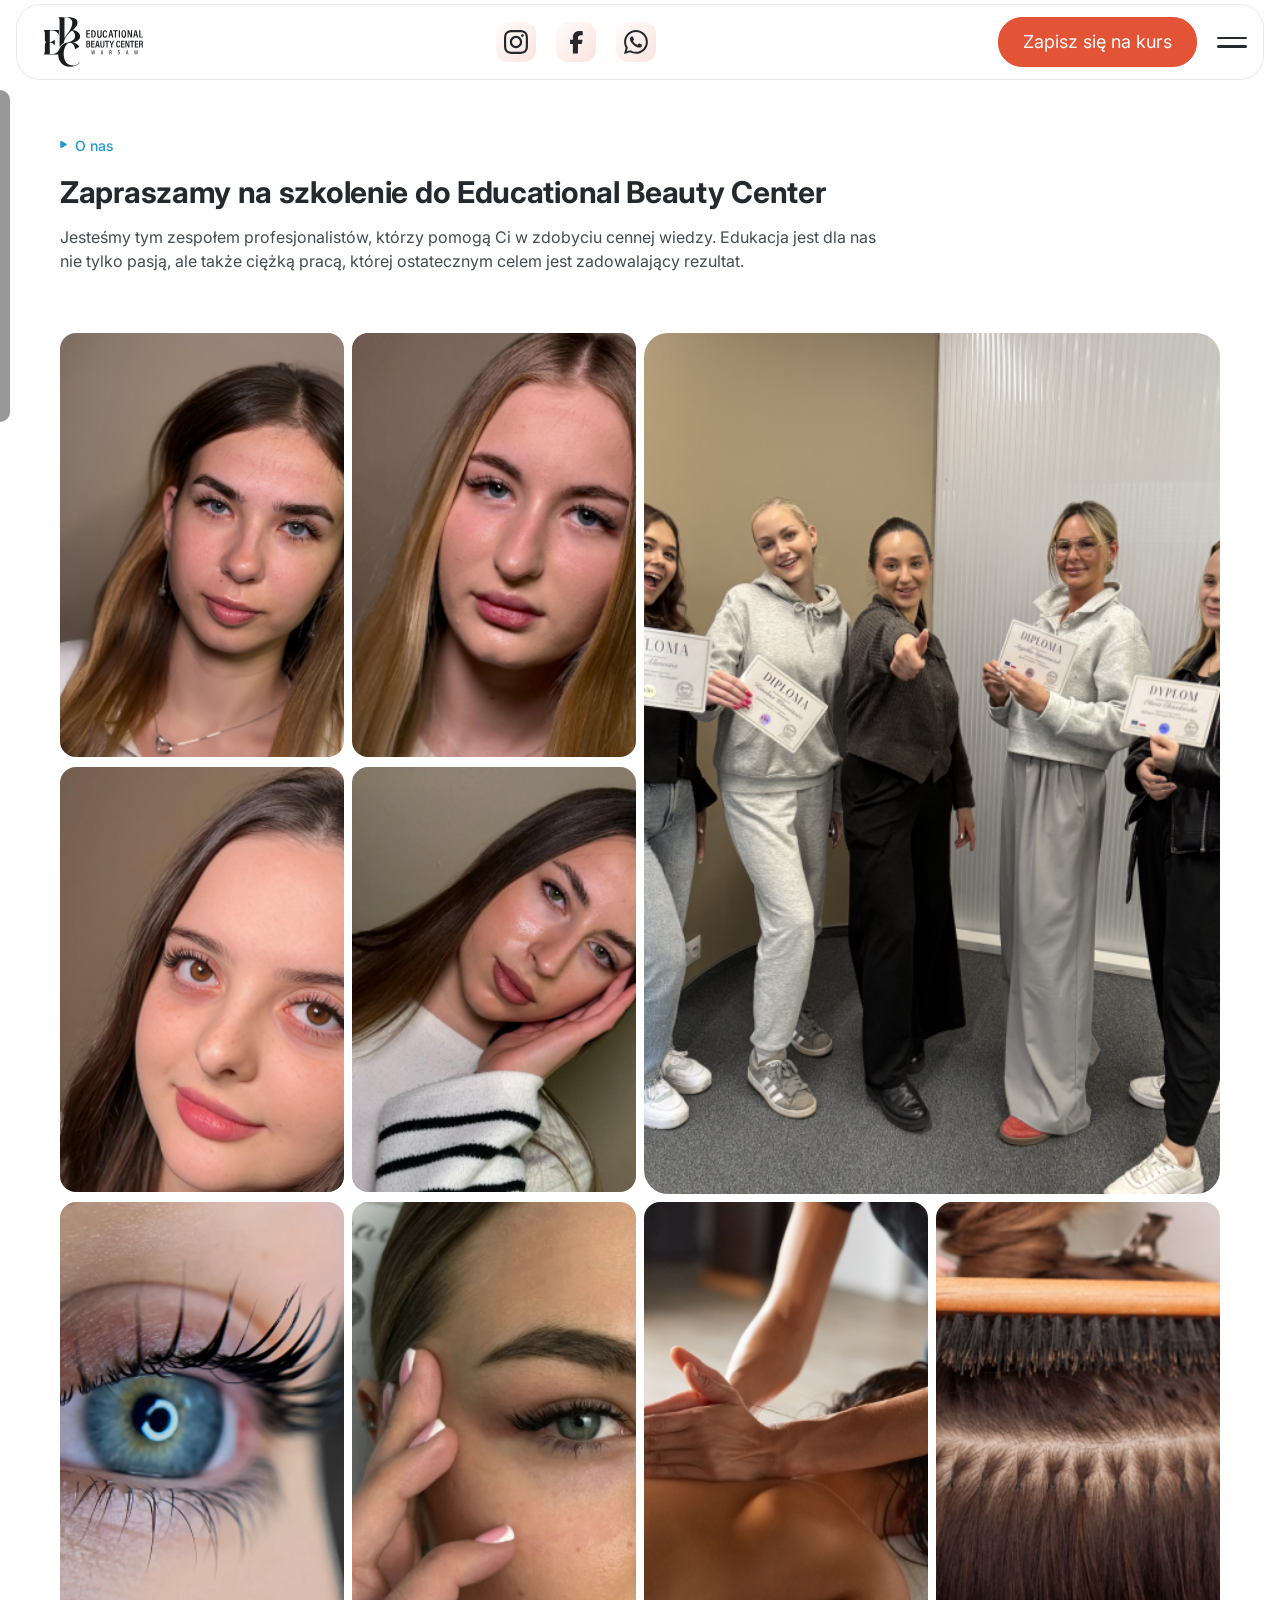
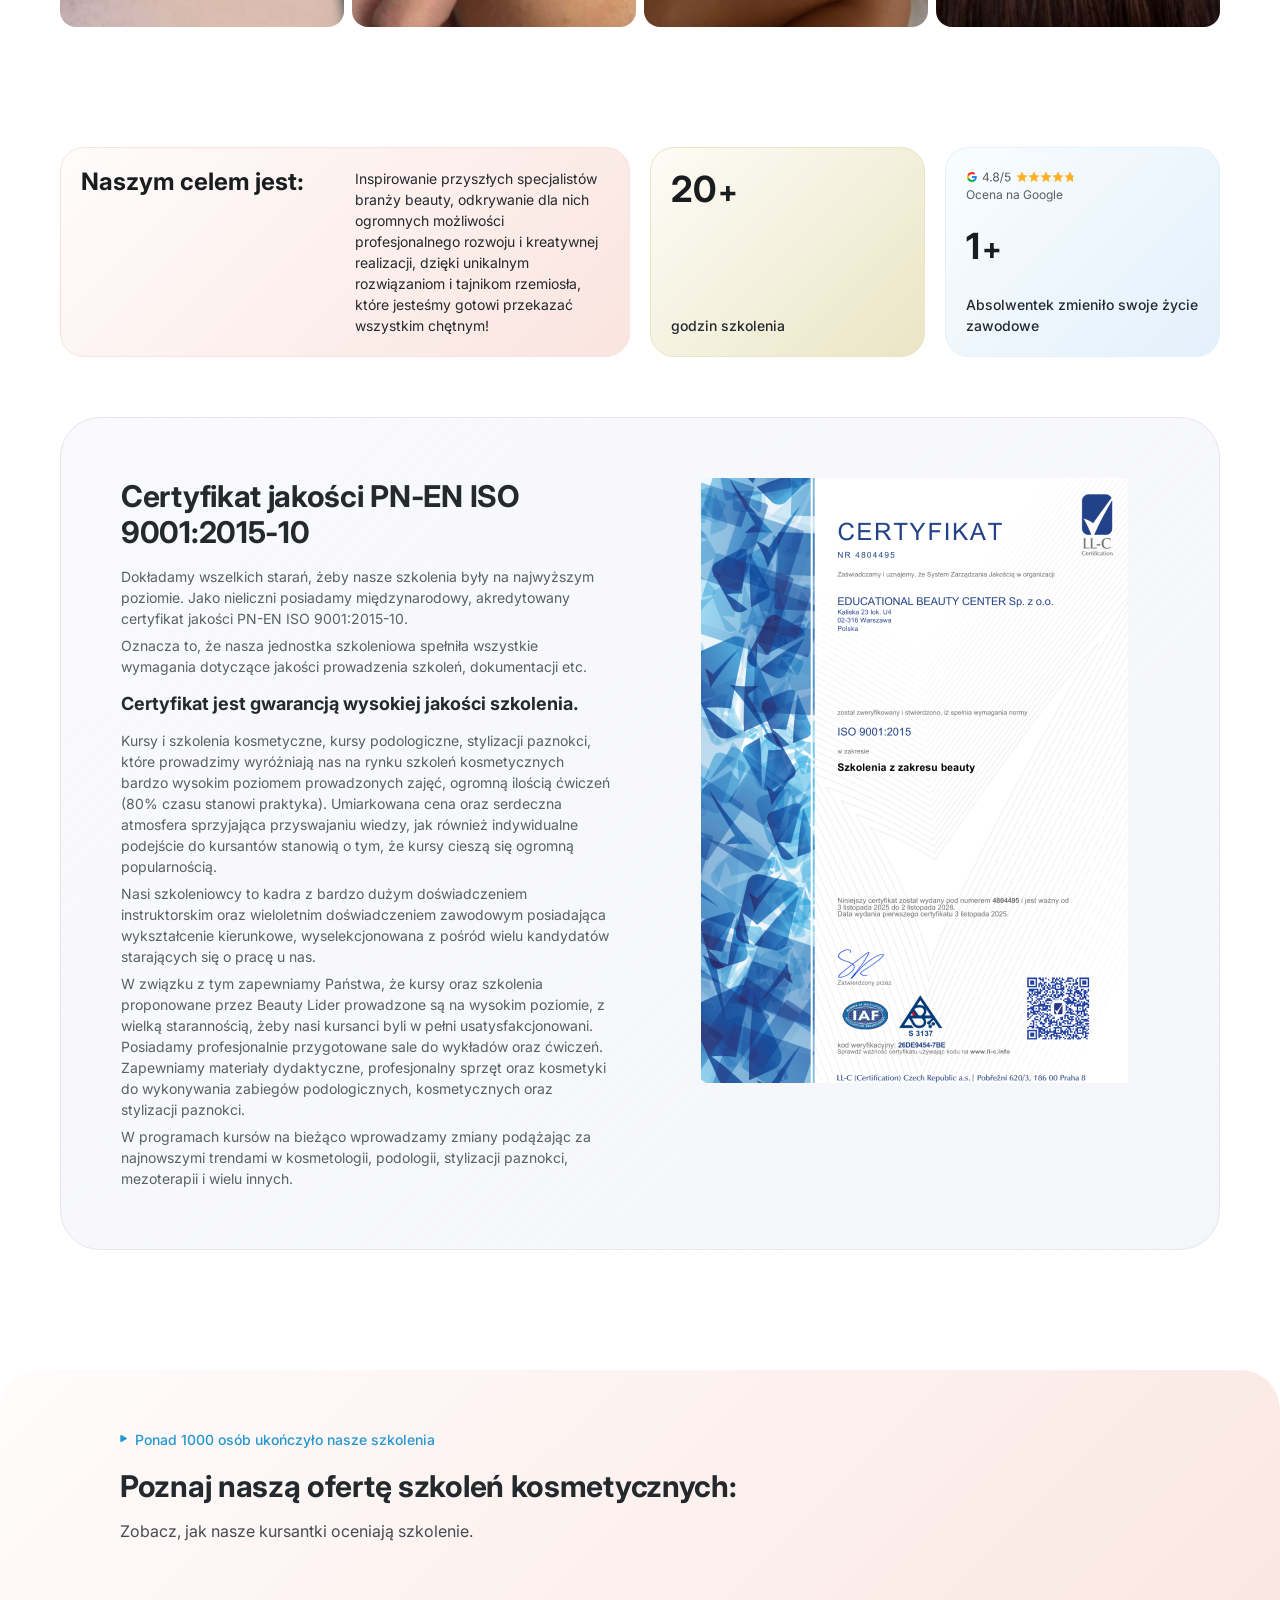
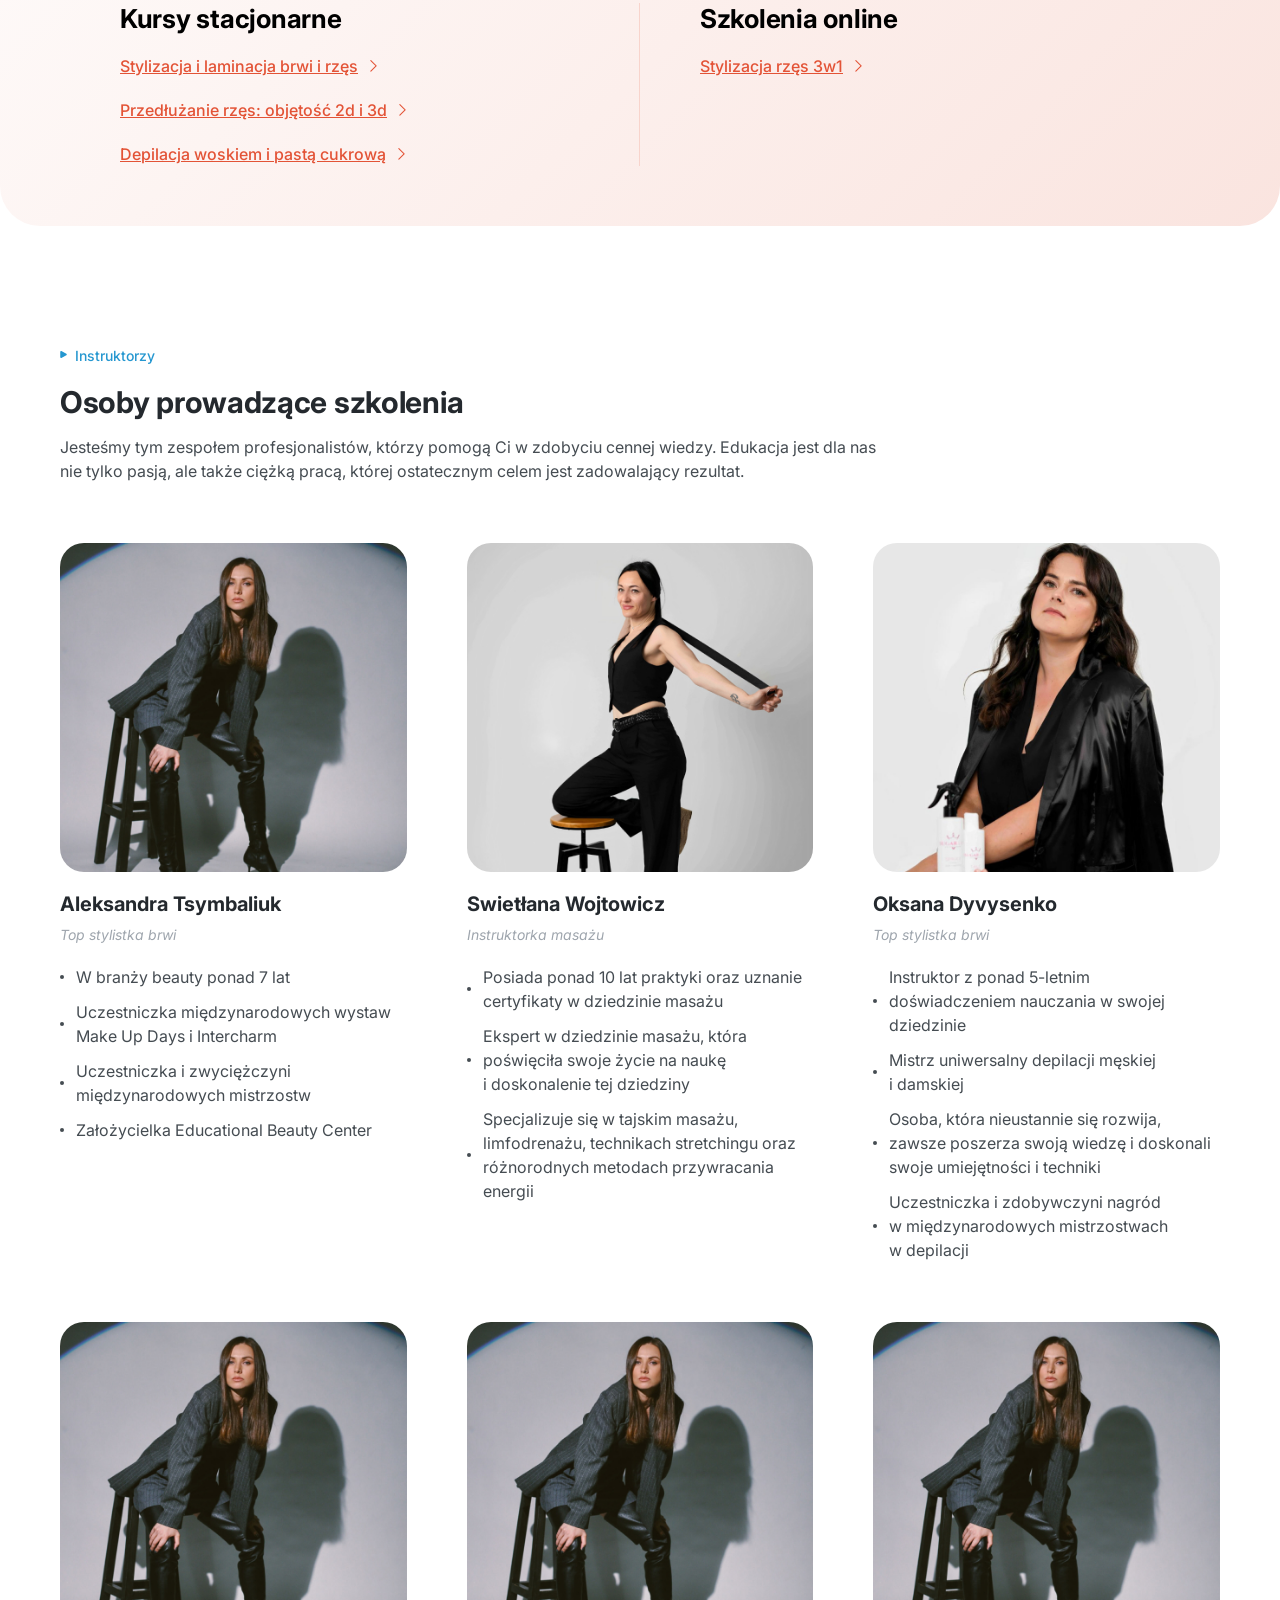
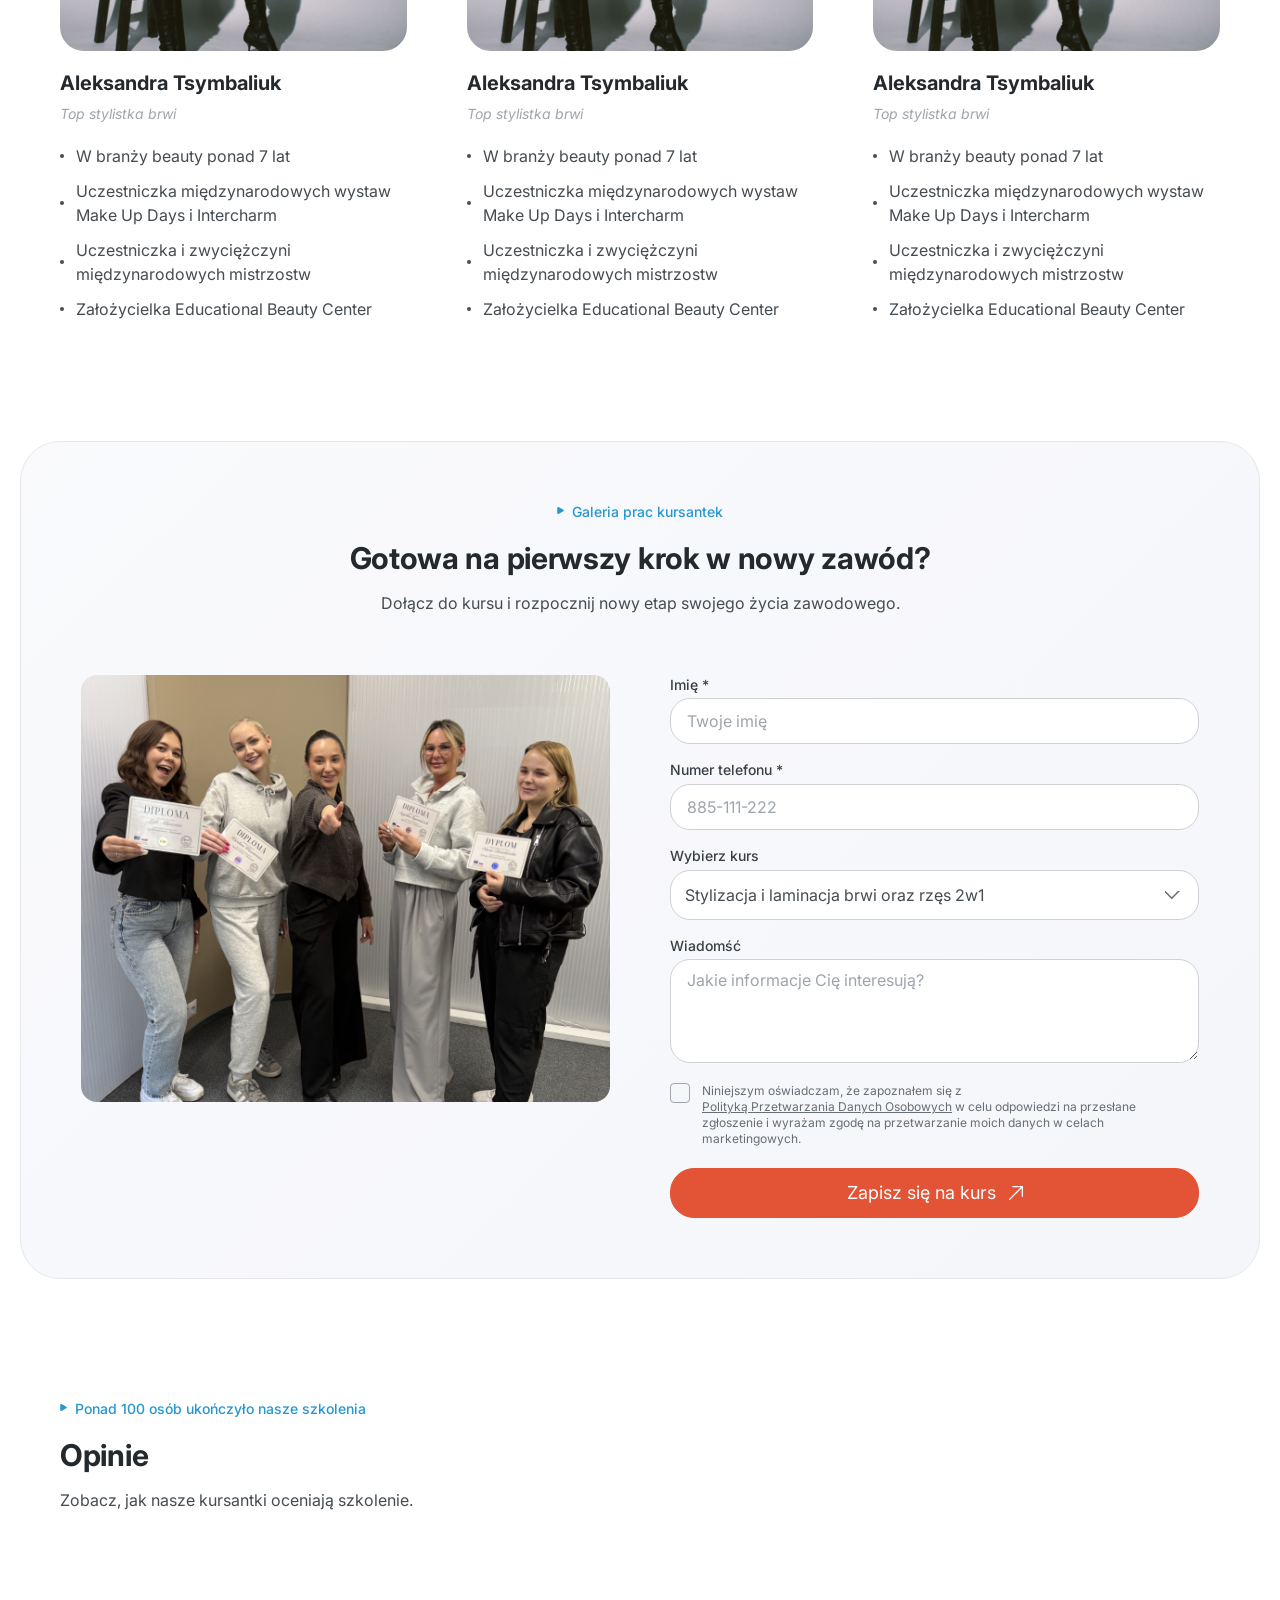
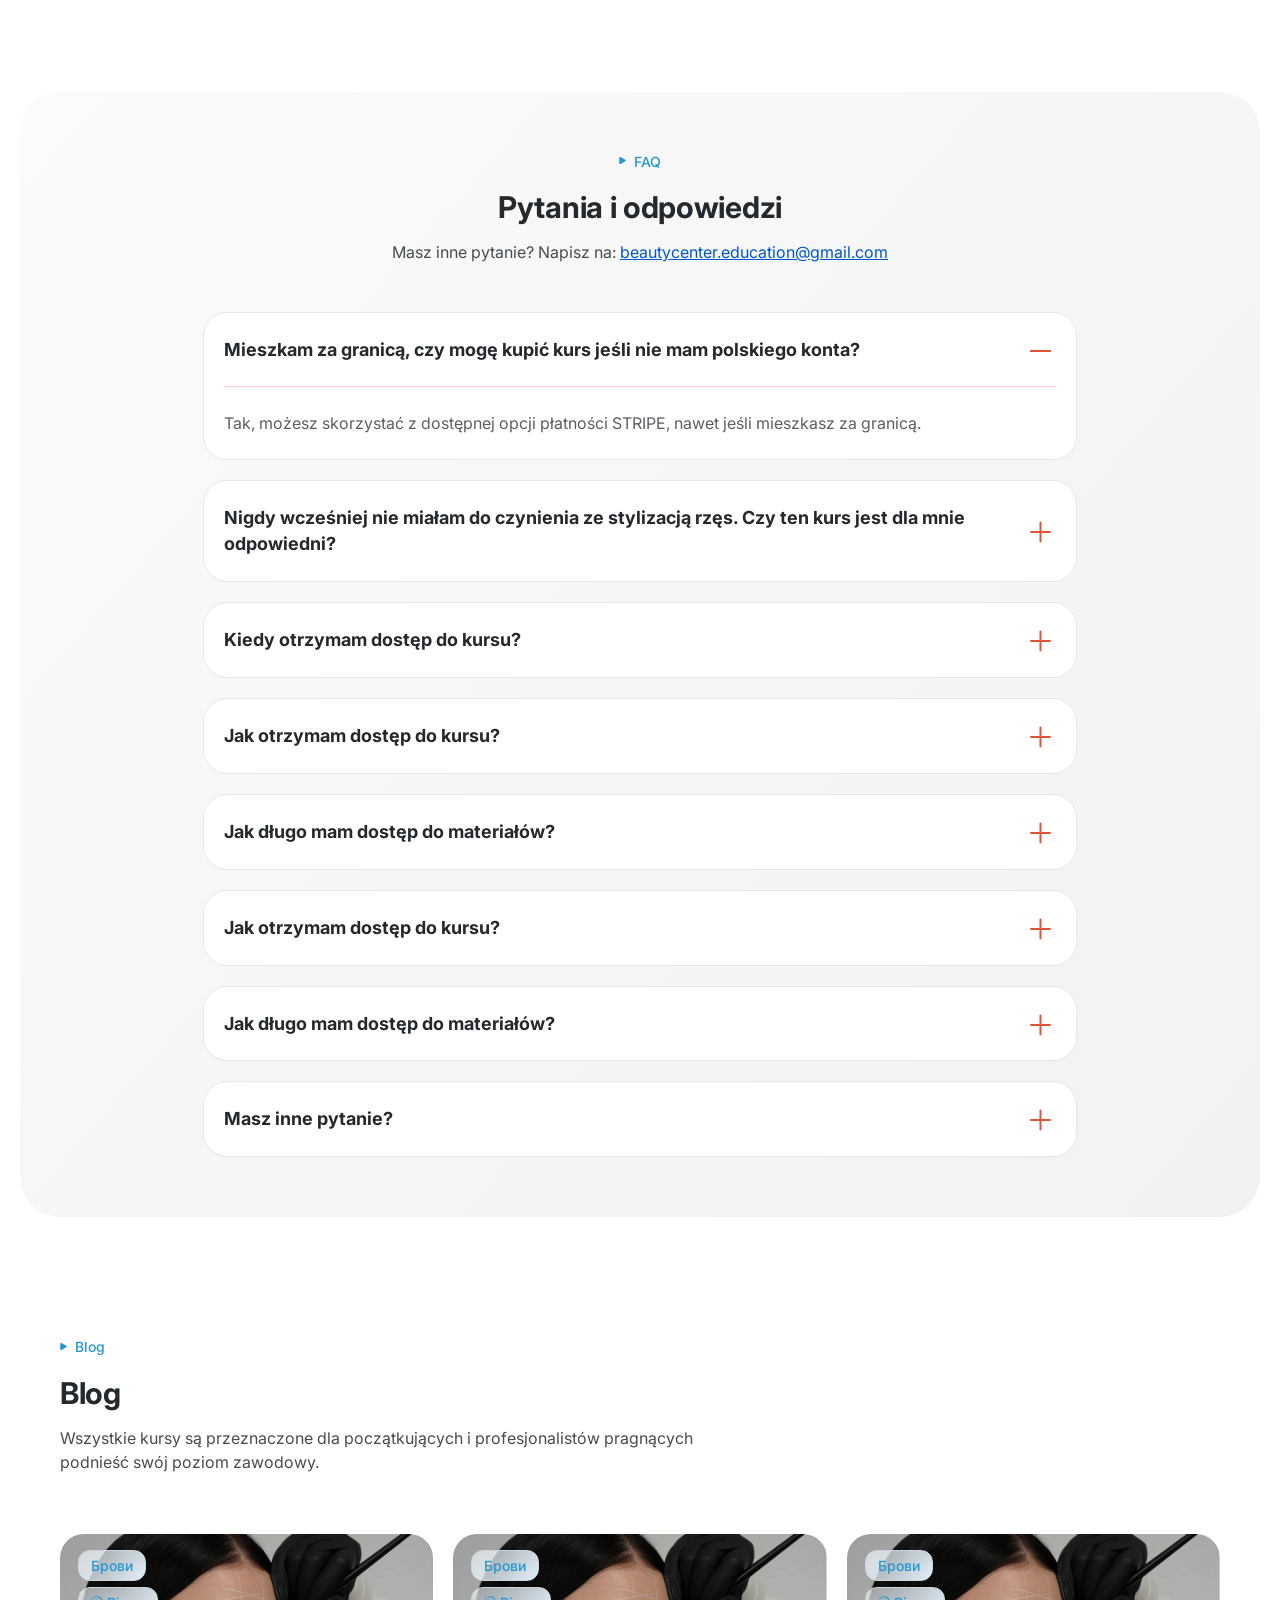
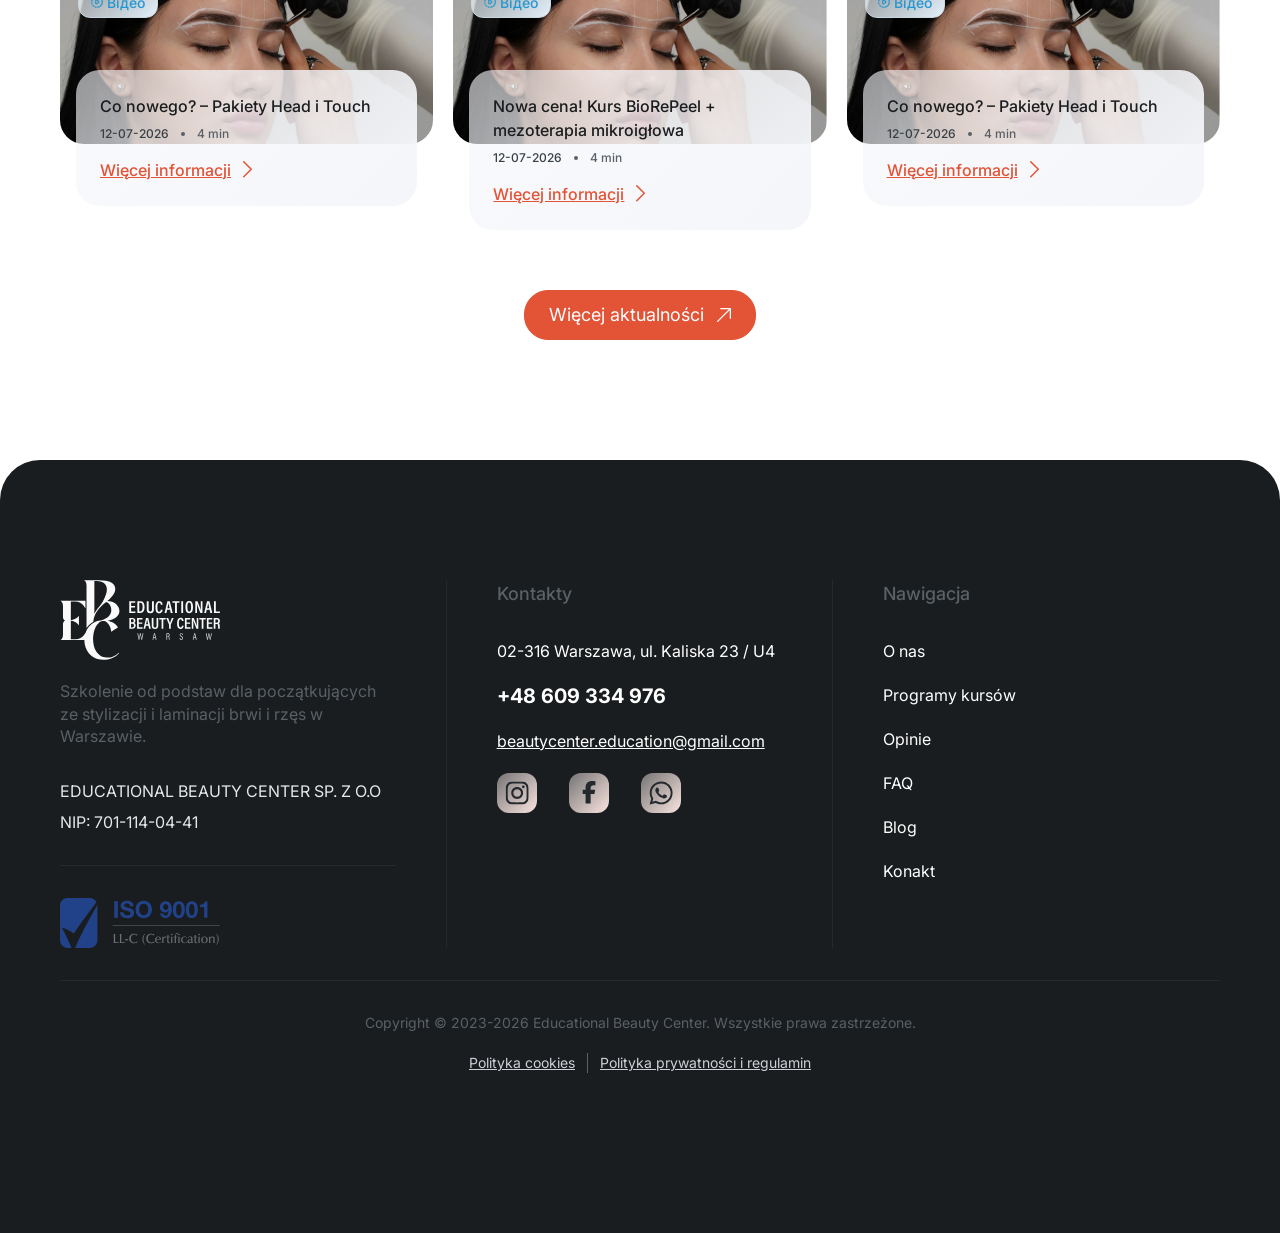
==== commit 252f9658: "Add files via upload" ====
--- a/about-us.html
+++ b/about-us.html
@@ -16,20 +16,21 @@
 		<meta charset="UTF-8">
 		<meta name="viewport" content="width=device-width, initial-scale=1.0">
 		<link rel="shortcut icon" href="./assets/img/favicon.ico">
-		<script src="https://static.elfsight.com/platform/platform.js?v=1774533053075" async></script>
+		<script src="https://static.elfsight.com/platform/platform.js?v=1774853827840" async></script>
 		<title>About Us</title>
-		<script type="module" crossorigin="" src="./js/about-us.min.js?v=1774533053075"></script>
-		<link rel="modulepreload" crossorigin="" href="./js/common.min.js?v=1774533053075">
-		<link rel="modulepreload" crossorigin="" href="./js/common.min2.js?v=1774533053075">
-		<link rel="modulepreload" crossorigin="" href="./js/tel-form.min.js?v=1774533053075">
-		<link rel="modulepreload" crossorigin="" href="./js/slider.min.js?v=1774533053075">
-		<link rel="modulepreload" crossorigin="" href="./js/watcher.min.js?v=1774533053075">
-		<link rel="modulepreload" crossorigin="" href="./js/index.min2.js?v=1774533053075">
-		<link rel="stylesheet" crossorigin="" href="./css/common.min.css?v=1774533053075">
-		<link rel="stylesheet" crossorigin="" href="./css/tel-form.min.css?v=1774533053075">
-		<link rel="stylesheet" crossorigin="" href="./css/slider.min.css?v=1774533053075">
-		<link rel="stylesheet" crossorigin="" href="./css/index.min2.css?v=1774533053075">
-		<link rel="stylesheet" crossorigin="" href="./css/about-us.min.css?v=1774533053075">
+		<script type="module" crossorigin="" src="./js/about-us.min.js?v=1774853827840"></script>
+		<link rel="modulepreload" crossorigin="" href="./js/common.min.js?v=1774853827840">
+		<link rel="modulepreload" crossorigin="" href="./js/common.min2.js?v=1774853827840">
+		<link rel="modulepreload" crossorigin="" href="./js/tel-form.min.js?v=1774853827840">
+		<link rel="modulepreload" crossorigin="" href="./js/slider.min.js?v=1774853827840">
+		<link rel="modulepreload" crossorigin="" href="./js/digcounter.min.js?v=1774853827840">
+		<link rel="modulepreload" crossorigin="" href="./js/watcher.min.js?v=1774853827840">
+		<link rel="modulepreload" crossorigin="" href="./js/index.min2.js?v=1774853827840">
+		<link rel="stylesheet" crossorigin="" href="./css/common.min.css?v=1774853827840">
+		<link rel="stylesheet" crossorigin="" href="./css/tel-form.min.css?v=1774853827840">
+		<link rel="stylesheet" crossorigin="" href="./css/slider.min.css?v=1774853827840">
+		<link rel="stylesheet" crossorigin="" href="./css/index.min2.css?v=1774853827840">
+		<link rel="stylesheet" crossorigin="" href="./css/about-us.min.css?v=1774853827840">
 	</head>
 	<body>
 		<div class="wrapper">
@@ -229,8 +230,8 @@
 				<img src="./assets/img/icons/arrow.svg" alt="Image">
 			</div>
 			<main class="page">
-				<script src="https://cdn.jsdelivr.net/npm/intl-tel-input@18.1.1/build/js/intlTelInput.min.js?v=1774533053075"></script>
-				<link rel="stylesheet" href="https://cdn.jsdelivr.net/npm/intl-tel-input@18.1.1/build/css/intlTelInput.min.css?v=1774533053075">
+				<script src="https://cdn.jsdelivr.net/npm/intl-tel-input@18.1.1/build/js/intlTelInput.min.js?v=1774853827840"></script>
+				<link rel="stylesheet" href="https://cdn.jsdelivr.net/npm/intl-tel-input@18.1.1/build/css/intlTelInput.min.css?v=1774853827840">
 				<div class="page__about-us">
 					<section class="about-us">
 						<div class="about-us__container">
@@ -286,7 +287,7 @@
 									</div>
 								</div>
 								<div data-fls-watcher="" data-fls-watcher-once="" data-fls-watcher-threshold="0.3" class="statistic-block__item item-statistic-block">
-									<div class="item-statistic-block__num">20 000+</div>
+									<div data-fls-digcounter="" class="item-statistic-block__num">20 000+</div>
 									<div class="item-statistic-block__text">godzin szkolenia</div>
 								</div>
 								<div data-fls-watcher="" data-fls-watcher-once="" data-fls-watcher-threshold="0.3" class="statistic-block__item item-statistic-block">
@@ -296,7 +297,7 @@
 										</div>
 										<span>Ocena na Google</span>
 									</div>
-									<div class="item-statistic-block__num">1 000+</div>
+									<div data-fls-digcounter="" class="item-statistic-block__num">1 000+</div>
 									<div class="item-statistic-block__text">Absolwentek zmieniło swoje życie zawodowe</div>
 								</div>
 							</div>
--- a/css/common.min.css
+++ b/css/common.min.css
@@ -1 +1 @@
-@import url("https://fonts.googleapis.com/css2?family=Inter:wght@400;500;600;700&display=swap");*{border:0;margin:0;padding:0}*,:after,:before{box-sizing:border-box}:after,:before{display:inline-block}body,html{height:100%}body{line-height:1;scrollbar-gutter:stable;-ms-text-size-adjust:100%;-moz-text-size-adjust:100%;-webkit-text-size-adjust:100%;-webkit-font-smoothing:antialiased;-moz-osx-font-smoothing:grayscale}button,input,textarea{background-color:transparent;color:inherit;font-family:inherit;font-size:inherit;line-height:inherit}input,textarea{width:100%}label{display:inline-block}button,option,select{cursor:pointer}a{color:inherit;display:inline-block;text-decoration:none}ul li{list-style:none}img{height:auto;max-width:100%;vertical-align:middle}h1,h2,h3,h4,h5,h6{font-size:inherit;font-weight:inherit}address{font-style:normal}body{color:#000;font-family:Inter;font-size:1rem;min-width:22.5rem}[data-fls-scrolllock] body{overflow:hidden;overscroll-behavior:none;touch-action:none}.wrapper{display:flex;flex-direction:column;min-height:100%;overflow:clip}.wrapper>main{flex:1 1 auto}.wrapper>*{min-width:0}[class*=__container]{margin:0 auto;max-width:90rem;padding-left:3.75rem;padding-right:3.75rem}.menu__body{column-gap:3.125rem;width:100%}.menu__body,.menu__list{align-items:center;display:flex}.menu__list{flex-wrap:wrap;row-gap:.3125rem}.menu__item-row{align-items:center;column-gap:.75rem;display:flex}.menu__item{flex:0 0 auto;position:relative}.menu__item .menu__external{left:-5.3125rem;opacity:0;position:absolute;top:.96875rem;transform:translateY(.625rem);transition:transform .5s,visibility .5s,opacity .5s;visibility:hidden}.menu__item .sub-menu{padding-top:2rem}.menu__link{align-items:center;color:#596066;display:inline-flex;font-size:.875rem;line-height:1.5;text-align:center;transition:color .3s}.menu__toggle{cursor:pointer}.menu__toggle svg{flex:0 0 0.4375rem;height:.875rem;transform:rotate(90deg);transition:transform .3s;width:.4375rem}.menu__toggle svg path{stroke:#596066}.menu__contacts{display:none}.menu__phone{align-items:center;color:#e35336;column-gap:.5rem;display:inline-flex;font-weight:500;line-height:1.5;text-decoration:underline}.menu__phone img{flex:0 0 1.25rem;width:1.25rem}.menu__mail{align-items:center;color:#e35336;column-gap:.5rem;display:inline-flex;font-weight:500;line-height:1.5;text-decoration:underline}.menu__mail img{flex:0 0 1.25rem;width:1.25rem}.sub-menu__wrapper{background:#fff;border-radius:1rem;border-top:.0625rem solid #e5e7ea;box-shadow:0 .375rem 1rem 0 rgba(0,0,0,.08);display:flex;overflow:visible;padding:1rem}.sub-menu__list{width:18.4375rem}.sub-menu__item{position:relative}.sub-menu__item--bt{padding-top:1rem}.sub-menu__item--bt:before{background-color:#e5e7ea;content:"";height:.0625rem;left:0;position:absolute;top:.5rem;width:100%}.sub-menu__link{align-items:center;border-radius:1rem;color:#24292e;display:flex;justify-content:space-between;line-height:1.5;padding:.75rem .875rem;text-decoration:none;transition:color .3s,background-color .3s}.sub-menu__link span{align-items:center;column-gap:.5rem;display:inline-flex}.sub-menu__link span:before{background:url(../assets/img/icons/icon-play-box.svg) 0 0 no-repeat;content:"";height:.875rem}.sub-menu__link img,.sub-menu__link span:before{flex:0 0 1.25rem;width:1.25rem}.sub-menu__content{background:#fff;border-radius:1rem;border-radius:1.25rem;border-top:.0625rem solid #e5e7ea;box-shadow:0 .375rem 1rem 0 rgba(0,0,0,.08);left:105.8%;opacity:0;padding:1rem;position:absolute;top:-1.0625rem;transform:translateX(.625rem);transition:.3s;visibility:hidden;width:23.125rem}.sub-menu__content--pos{top:0}.sub-menu__content>ul>li>a{border-radius:1rem;color:#24292e;line-height:1.5;padding:.75rem .875rem;transition:color .3s,background-color .3s;width:100%}.sub-menu__item:hover>.sub-menu__content{opacity:1;transform:translateX(0);visibility:visible}.social-header{align-items:center;column-gap:1.25rem;display:flex;position:relative;z-index:5}.social-header__item{display:inline-flex;flex:0 0 2.5rem}.social-header__item,.social-header__link{align-items:center;height:2.5rem;justify-content:center;width:2.5rem}.social-header__link{background:linear-gradient(135deg,hsla(15,80%,98%,.4),#fae4df);border-radius:.75rem;display:flex}.social-header__link svg{flex:0 0 1.5rem;height:1.5rem;object-fit:contain;width:1.5rem}.social-header__link svg path{fill:#24292e;transition:fill .3s}.header__line .select{min-width:0;position:relative}.header__line .select__body{padding:0;position:relative}.header__line .select__title{color:inherit;cursor:pointer;text-align:left;width:100%}.header__line .select__value{align-items:center;color:#596066;column-gap:.40625rem;display:flex;font-size:.875rem;line-height:1.5;min-width:0;transition:color .3s;width:2.75rem}.header__line .select__value:after{background:url(../assets/img/icons/globe.svg) 0 0 no-repeat;background-size:contain;content:"";flex:0 0 1rem;height:1rem;position:static;transform:translateY(.0625rem);width:1rem}.header__line .select__value.--select-pseudo-label:before{content:attr(data-pseudo-label);opacity:.5}.header__line .select__content{flex:0 0 auto;overflow:hidden;padding:0;text-overflow:ellipsis;white-space:nowrap}.header__line .select__text{flex:1 1 auto;overflow:hidden;text-overflow:ellipsis;white-space:nowrap}.header__line .select__input{background-color:transparent;height:100%;padding:0 .625rem;width:100%}.--select-active .header__line .select__input::placeholder{color:#000}.--select-focus .header__line .select__input::placeholder{opacity:.5}.header__line .select__options{background-color:#fff;border:.0625rem solid #e5e7ea;border-radius:1rem;box-shadow:0 .375rem 1rem 0 rgba(0,0,0,.08);left:-1.125rem;min-width:100%;padding:1rem;position:absolute;top:0;transform:translateY(2.9375rem)}.header__line .select__scroll{max-height:12.5rem;overflow-x:hidden;overflow-y:auto}.header__line .select__option{border-radius:.75rem;color:#596066;cursor:pointer;line-height:1.5;padding:.75rem .875rem;text-align:left;transition:background-color .3s,color .3s;width:100%}.header__line .select__option.--select-selected{background-color:#eee}.header__line .select__row{align-items:center;display:inline-flex}.header__line .select--show-top .select__options{border:.0625rem solid #d9d9d9;border-bottom:0;border-radius:.25rem .25rem 0 0;bottom:calc(100% - .0625rem);padding:.3125rem 0 .625rem;top:auto}.icon-menu{display:none}.header{background-color:transparent;left:0;padding-left:1rem;padding-right:1rem;position:fixed;right:0;top:.25rem;transition:transform .4s ease-in-out;z-index:50}.header.--hidden{transform:translateY(-100%)}.header__container{align-items:center;background-color:#fff;background-color:transparent;border:.0625rem solid #e6e8eb;border-radius:1.5rem;column-gap:1.875rem;display:flex;justify-content:space-between;max-width:82.5rem;padding:.75rem 1rem;position:relative;z-index:50}.header__container:after{backdrop-filter:none;backdrop-filter:blur(.25rem);-webkit-backdrop-filter:blur(.25rem);background:hsla(0,0%,100%,.6);border-radius:1.5rem;content:"";height:100%;left:0;position:absolute;top:0;width:100%;z-index:2}.header__logo{flex:0 0 7.5rem;height:3.125rem;max-width:7.5rem;position:relative;z-index:3}.header__logo img{height:100%;width:100%}.header__menu{z-index:4}.header__actions{align-items:center;column-gap:1.25rem;display:flex;position:relative;z-index:51}.header__button{flex:0 0 auto}.footer{background-color:#1a1d1f;border-radius:2.5rem 2.5rem 0 0;padding-bottom:10rem;padding-top:7.5rem;position:relative;z-index:5}.footer__top{border-bottom:.0625rem solid #24292e;display:grid;grid-template-columns:repeat(3,1fr);padding-bottom:2rem}.footer__column{display:grid;row-gap:2rem}.footer__column:not(:last-child){border-right:.0625rem solid #24292e}.footer__column:nth-child(3){row-gap:.3125rem}.footer__box-column{align-self:start;display:grid;row-gap:1.25rem}.footer__logo{height:5rem;width:10rem}.footer__logo img{height:100%;width:100%}.footer__text{color:#596066;line-height:1.43}.footer__text:not(:last-child){margin-bottom:.75rem}.footer__subtitle{color:#596066;font-size:1.125rem;font-weight:500;line-height:1.5}.footer__subtitle:not(:last-child){margin-bottom:.75rem}.footer__bottom{display:grid;justify-content:center;padding-top:2rem;row-gap:1.25rem}.footer__copy{color:#596066;font-size:.875rem;line-height:1.43;text-align:center}.actions-footer{display:flex;justify-content:center}.actions-footer__item:first-child{border-right:.0625rem solid #596066;padding-right:.75rem}.actions-footer__item:nth-child(2){padding-left:.75rem}.actions-footer__link{color:#ced2d6;font-size:.875rem;line-height:1.4;text-align:center;text-decoration:underline;transition:color .3s}.social-footer{align-items:center;column-gap:2rem;display:flex}.social-footer__item{border-radius:.75rem;overflow:hidden}.social-footer__link{align-items:center;background-color:#fafafa;background:linear-gradient(135deg,hsla(11,73%,98%,.4),#fae4df);display:flex;height:2.5rem;justify-content:center;padding:.5rem;width:2.5rem}.social-footer__link svg path{fill:#24292e;transition:fill .3s}.info-footer{display:grid}.info-footer__item{color:#e5e7ea;display:flex;flex-direction:column;line-height:1.4;row-gap:.5rem}.info-footer__item--logo{flex:0 0 10rem;width:10rem}.info-footer__item--logo img{object-fit:contain;width:100%}.info-footer__item:first-child{border-bottom:.0625rem solid #24292e;padding-bottom:2rem}.info-footer__item:nth-child(2){padding-top:2rem}.contacts-footer{display:grid;row-gap:1.25rem}.contacts-footer__adress{color:#fff;font-size:1rem;line-height:1.5}.contacts-footer__tel{color:#fff;display:inline-flex;font-size:1.25rem;font-weight:700;line-height:1.3;transition:color .3s}.contacts-footer__mail{color:#fff;justify-self:start;line-height:1.5;transition:color .3s}.contacts-footer__mail a{text-decoration:underline}.menu-footer__list{display:grid;row-gap:1.25rem}.menu-footer__link{color:#fff;line-height:1.5;transition:color .3s}.button{align-items:center;background-color:#e35336;border:.0625rem solid #e35336;border-radius:1.5rem;color:#fff;column-gap:.8125rem;display:inline-flex;font-size:1.125rem;line-height:1.56;padding:.625rem 1.5rem;transition:background-color .3s,color .3s}.button img{flex:0 0 0.875rem;height:.875rem;object-fit:contain;width:.875rem}.button--fw{width:100%}.button--border{background-color:transparent;border:.0625rem solid #e35336;color:#e35336}.button--border svg{flex:0 0 1.0625rem;height:1.0625rem;width:1.0625rem}.button--border svg path{fill:#e35336;transition:fill .3s}.fls-preloader{background:#f3f3f3;height:100%;left:0;pointer-events:none;position:fixed;top:0;transition:all .8s .3s;width:100%;z-index:1000}.fls-preloader,.fls-preloader__body{align-items:center;display:flex;justify-content:center}.fls-preloader__body{position:relative}.fls-preloader__counter{color:#e35336;font-size:2.25rem;font-weight:700;position:absolute}.fls-preloader__progress{transform:rotate(-90deg)}circle{fill:none;stroke-width:20}.fls-preloader__bg{stroke:#e8e1de}.fls-preloader__bar{stroke:#e35336;stroke-dasharray:502;stroke-dashoffset:502;stroke-linecap:round;transition:stroke-dashoffset .2s linear}[data-fls-preloader-loaded] .fls-preloader{opacity:0;visibility:hidden}.btn-up{align-items:center;background-color:#e35336;border-radius:.75rem;box-shadow:0 .375rem 1rem 0 rgba(0,0,0,.08);cursor:pointer;display:inline-flex;height:3rem;justify-content:center;padding:.75rem;width:3rem}.btn-up img{flex:0 0 0.9375rem;height:1.0625rem;transform:rotate(-45deg);width:.9375rem}.btn-up{bottom:2.5rem;opacity:0;position:fixed;right:2%;transition:background-color .5s;visibility:hidden;z-index:49}.btn-up.active{opacity:1;visibility:visible}.header-block{display:grid;max-width:40.625rem;row-gap:1rem}.header-block--mw{max-width:55rem}.header-block--ma{margin:0 auto}.header-block__subtitle{align-items:center;color:#2597d0;column-gap:.5rem;display:inline-flex;font-size:.875rem;font-weight:500;line-height:1.4}.header-block__subtitle:not(:last-child){margin-bottom:.25rem}.header-block__subtitle:before{background:url(../assets/img/icons/rectangle-blue.svg) 0 0 no-repeat;background-size:contain;content:"";flex:0 0 0.4375rem;height:.4375rem;transform:translateY(-.0625rem);width:.4375rem}.header-block__subtitle--center{align-items:center;justify-self:center}.header-block__title{color:#24292e;font-size:1.875rem;font-weight:700;letter-spacing:-.01em;line-height:1.1}.header-block__title span{color:#e35336}.header-block__title--center{justify-self:center;text-align:center}.header-block__text{color:#454c52;font-size:1rem;line-height:1.5}.header-block__text a{color:#0057cc;text-decoration:underline;transition:color .3s}.header-block__text--primary{color:#e35336}.header-block__text--center{justify-self:center;text-align:center}.tag{align-items:center;background:linear-gradient(135deg,rgba(245,252,255,.6),#e3f0fb);border:.0625rem solid #c1e3f6;border-radius:.75rem;color:#2597d0;column-gap:.375rem;display:inline-flex;font-size:.875rem;font-weight:500;line-height:1.5;padding:.25rem .75rem;text-align:center}.tag img{flex:0 0 0.75rem;height:.75rem;width:.75rem}.statistic-block{display:grid;gap:1.25rem;grid-template-columns:repeat(4,1fr)}.statistic-block__item{border-radius:1.5rem;display:flex;flex-direction:column;height:100%;padding:1.25rem}.statistic-block__item:first-child{background:linear-gradient(135deg,hsla(11,73%,98%,.4),#fae4df);transition:opacity .7s,transform .7s}.statistic-block__item:nth-child(2){background:linear-gradient(135deg,hsla(51,68%,96%,.5),#eae5c5);border:.0625rem solid #eae5c5;transition:opacity .7s .3s,transform .7s .3s}.statistic-block__item:nth-child(3){background:linear-gradient(135deg,rgba(245,252,255,.6),#e3f0fb);border:.0625rem solid #e3f0fb;transition:opacity .7s .6s,transform .7s .6s}.statistic-block__item{opacity:0;transform:translateY(10%)}.statistic-block__item.--watcher-view{opacity:1;transform:translateY(0)}.big-item-statistic-block{align-items:start;border:.0625rem solid #fae4df;display:grid;gap:1.25rem;grid-column-end:3;grid-column-start:1;grid-template-columns:repeat(2,1fr)}.big-item-statistic-block__title{color:#1a1d1f;font-size:1.5rem;font-weight:700;line-height:1.2}.big-item-statistic-block__title span{color:#e35336}.big-item-statistic-block__text{color:#24292e;display:grid;font-size:.875rem;line-height:1.5;row-gap:.5rem}.item-statistic-block{display:flex;flex-direction:column;gap:1.25rem;justify-content:space-between}.item-statistic-block__num{color:#1a1d1f;font-size:2.25rem;font-weight:700;letter-spacing:-2%;line-height:1.2}.item-statistic-block__text{color:#24292e;font-size:.875rem;font-weight:500;line-height:1.5}.item-statistic-block__rating span{color:#596066;font-size:.75rem}.bradcrumbs__list{align-items:center;column-gap:.75rem;display:flex}.bradcrumbs__item{flex:0 0 auto;line-height:1.5}.bradcrumbs__item a{align-items:center;color:#24292e;column-gap:.75rem;display:inline-flex;font-weight:500;transition:color .3s}.bradcrumbs__item a:after{background:url(../assets/img/icons/arrow-breadcrumbs.svg) 0 0 no-repeat;background-size:contain;content:"";flex:0 0 0.375rem;height:.6875rem;width:.375rem}.bradcrumbs__item--color{color:#676e76;flex:1 1 auto;line-height:1.5}.card-category-course{background:linear-gradient(135deg,hsla(51,68%,96%,.5),#eae5c5);border:.0625rem solid #eae5c5;border-radius:1.5rem;display:flex;flex-direction:column;overflow:hidden;padding-bottom:1.5rem;row-gap:1.5rem}.card-category-course__img{aspect-ratio:400/240;border-radius:0 0 1.5rem 1.5rem;overflow:hidden;position:relative;width:100%}.card-category-course__img img{height:100%;object-fit:cover;transition:transform .3s;width:100%}.card-category-course__box-label{height:7.1875rem;overflow:hidden;position:absolute;right:0;top:0;width:7.1875rem}.card-category-course__label{background-color:#e35336;color:#fff;font-size:1.125rem;font-weight:500;line-height:1.5;padding-bottom:.25rem;padding-top:.25rem;position:absolute;right:-2.6875rem;text-align:center;top:1.6875rem;transform:rotate(45deg);width:150%}.card-category-course__content{flex:1 1 auto;padding-left:1.5rem;padding-right:1.5rem}.card-category-course__tags{align-items:center;column-gap:.75rem;display:flex;flex-wrap:wrap;row-gap:.375rem}.card-category-course__tags:not(:last-child){margin-bottom:1rem}.card-category-course__name{color:#24292e;font-size:1.125rem;font-weight:700;line-height:1.2}.card-category-course__name:not(:last-child){margin-bottom:1rem}.card-category-course__list{display:grid;row-gap:.75rem}.card-category-course__item{align-items:center;color:#596066;column-gap:.75rem;display:flex;font-size:.875rem;line-height:1.5}.card-category-course__item img{flex:0 0 0.6875rem;height:.5625rem;width:.6875rem}.card-category-course__btn{display:flex;justify-content:center}.card-category-course__button{justify-content:center;width:12.5rem}.item-deadlines{background:linear-gradient(134.71deg,rgba(245,246,250,.6),#f5f6fa);border:.0625rem solid #e5e7ea;border-radius:1.5rem;display:grid;padding:1.25rem;row-gap:1.25rem;gap:1.25rem}.item-deadlines__top{align-items:flex-start;align-self:start;column-gap:.75rem;display:flex}.item-deadlines__img{border-radius:.75rem;flex:0 0 6rem;height:6rem;overflow:hidden;width:6rem}.item-deadlines__img img{height:6.25rem;object-fit:cover;width:6.25rem}.item-deadlines__dates{display:grid;padding-right:.5rem;row-gap:.25rem}.item-deadlines__date{color:#24292e;font-size:1.125rem;font-weight:700;line-height:1.2}.item-deadlines__address,.item-deadlines__days{color:#676e76;font-size:.875rem;line-height:1.5}.item-deadlines__info{align-content:start;display:grid;row-gap:.75rem}.item-deadlines__name{color:#24292e;font-weight:700;line-height:1.2}.item-deadlines__tags{display:flex;flex-wrap:wrap;gap:.5rem}@media (max-width:90em){.btn-up{bottom:3.625rem;right:1.25rem}}@media (max-width:81.25em) and (any-hover:none){.icon-menu{cursor:default}}@media (max-width:81.25em){.menu{align-items:flex-start;display:flex;flex-direction:column;height:100%;overflow:auto;padding:7.125rem 3.75rem 1.875rem;row-gap:1rem;z-index:50}.menu,.menu:before{background-color:#fff;position:fixed;right:-100%;top:0;transition:right .5s;width:100%}.menu:before{border-radius:2rem;content:"";height:4.625rem;z-index:2}[data-fls-menu-open] .menu,[data-fls-menu-open] .menu:before{right:0}.menu__body{display:grid}.menu__list{align-items:flex-start;border-bottom:.0625rem solid #e5e7ea;flex-direction:column;padding-bottom:1rem;row-gap:0;width:50%}.menu__item-row{justify-content:space-between}.menu__item{border-bottom:.0625rem solid #e5e7ea;display:grid;flex:1 1 auto;padding-bottom:1.25rem;padding-top:1.25rem;position:static;width:100%}.menu__item:first-child{border-top:.0625rem solid #e5e7ea}.menu__item .menu__external{height:0;opacity:1;overflow:hidden;position:static;transform:none;transition:height .35s ease,padding-top .35s ease;visibility:visible}.menu__item .sub-menu,.menu__item.active .menu__external{padding-top:0}.menu__item.active .menu__link--parent{color:#e35336}.menu__item.active .menu__toggle svg{transform:rotate(-90deg)}.menu__link{color:#24292e;font-size:1.25rem;font-weight:700;line-height:1.4}.menu__link--parent{align-items:center;display:flex;font-weight:700;justify-content:space-between;line-height:1.3}.menu__toggle{display:flex;width:1.875rem}.menu__toggle svg{flex:0 0 1.875rem;height:1.25rem;width:1.875rem}.menu__toggle svg path{stroke:#383f45}.menu__contacts{border-bottom:.0625rem solid #e5e7ea;display:block;display:grid;padding-bottom:2rem;padding-top:2rem;row-gap:2rem;width:50%}.sub-menu{display:block}.sub-menu__wrapper{border:none;border-radius:0;box-shadow:none;display:block;padding:0}.sub-menu__list{border:none;padding-left:1.25rem;width:100%}.sub-menu__item{display:grid;position:static;row-gap:1.25rem}.sub-menu__item:not(:first-child){padding-top:2rem}.sub-menu__link{color:#24292e;font-size:1.125rem;font-weight:700;line-height:1.2;padding:0}.sub-menu__link svg{display:none}.sub-menu__content{background-color:transparent;border:none;border-radius:0;box-shadow:none;opacity:1;padding:0;position:static;transform:translateX(0);visibility:visible;width:100%}.sub-menu__content>ul{border-bottom:.0625rem solid #e5e7ea;display:grid;padding-bottom:2rem;row-gap:1rem}.sub-menu__content>ul>li>a{border-radius:0;color:#596066;font-size:1.125rem;line-height:1.5;padding:0}.header__line{padding-top:1.25rem;width:100%}.header__line .select__value{color:#24292e;column-gap:.5rem;font-size:1.25rem}.header__line .select__value:after{transform:translateY(-.0625rem)}.header__line .select__content{font-weight:700}.header__line .select__options{left:0;transform:translateY(2.5rem)}.header__line .select__option{color:#24292e}.icon-menu{display:block;height:.6875rem;position:relative;width:1.875rem;z-index:55}.icon-menu:after,.icon-menu:before{background-color:#24292e;border-radius:.5rem;content:"";height:.15625rem;position:absolute;right:0;transition:all .3s ease 0s;width:100%}.icon-menu:before{top:0}.icon-menu:after{bottom:0}.icon-menu span{top:calc(50% - .0625rem)}[data-fls-menu-open] .icon-menu span{width:0}[data-fls-menu-open] .icon-menu:before{top:calc(50% - .075rem);transform:rotate(-45deg)}[data-fls-menu-open] .icon-menu:after{bottom:calc(50% - .075rem);transform:rotate(45deg)}}@media (width <= 61.99875em){.menu__list{column-gap:1.25rem}.footer__column:not(:last-child){padding-right:2rem}.footer__column:not(:first-child){padding-left:2rem}}@media (max-width:61.99875em){.menu__list{padding-bottom:2rem;width:100%}.menu__contacts{width:100%}.footer__top{grid-template-columns:repeat(2,1fr)}.footer__column:first-child{border-bottom:.0625rem solid #24292e;border-right:none;grid-column-end:3;grid-column-start:1;padding-bottom:2rem;padding-right:0}.footer__column:nth-child(2),.footer__column:nth-child(3){margin-top:2rem}.footer__logo{justify-self:center}.footer__logo:not(:last-child){margin-bottom:.75rem}.footer__text{justify-self:center;max-width:30rem;text-align:center}.info-footer{align-self:start;grid-template-columns:repeat(2,1fr)}.info-footer__item:first-child{border-bottom:none;padding-bottom:0;padding-right:2rem}.info-footer__item:nth-child(2){border-left:.0625rem solid #24292e;padding-left:2rem;padding-top:0}.statistic-block{grid-template-columns:repeat(2,1fr)}.statistic-block__item:nth-child(2){transition:opacity .7s 0s,transform .7s 0s}.statistic-block__item:nth-child(3){transition:opacity .7s .3s,transform .7s .3s}}@media (max-width:47.99875em){.menu{padding-left:1.25rem;padding-right:1.25rem}.menu:before{height:4.625rem}.social-header{padding-top:2rem}.header{padding-left:0;padding-right:0;top:0}.header__container{column-gap:1rem}.header__logo{flex:0 0 5rem;max-width:5rem}.header__button{font-size:.875rem!important;padding:.5rem 1rem!important}.footer__container{padding-left:1.25rem;padding-right:1.25rem}.footer__top{grid-template-columns:auto}.footer__column:first-child{grid-column-end:2;grid-column-start:1}.footer__column:not(:last-child){border-bottom:.0625rem solid #24292e;border-right:none;padding-bottom:2rem;padding-left:0;padding-right:0}.footer__column:not(:first-child){padding-left:0;padding-top:2rem}.footer__column:nth-child(2),.footer__column:nth-child(3){margin-top:0}.info-footer{grid-template-columns:auto}.info-footer__item:first-child{border-bottom:.0625rem solid #24292e;padding-bottom:2rem;padding-right:0}.info-footer__item:nth-child(2){border-left:none;padding-left:0;padding-top:2rem}.header-block__title{font-size:1.625rem;line-height:1.2}.statistic-block{grid-template-columns:auto}.statistic-block__item:nth-child(3){transition:opacity .7s 0s,transform .7s 0s}.big-item-statistic-block{grid-column-end:2;grid-template-columns:auto}.bradcrumbs__item a,.bradcrumbs__item--color{font-size:.875rem}.card-category-course__img{aspect-ratio:350/240}}@media (max-width:23.75em){.bradcrumbs__item a,.bradcrumbs__list{column-gap:.375rem}}@media (width > 61.99875em) and (width <= 90em){.menu__list{column-gap:clamp(1.25rem,-.41060666934375rem + 2.6784518548vw,2rem)}.footer__column:not(:last-child){padding-right:clamp(2rem,-1.8747488951375rem + 6.2497209946vw,3.75rem)}.footer__column:not(:first-child){padding-left:clamp(2rem,-1.8747488951375rem + 6.2497209946vw,3.75rem)}}@media (min-width:81.3125rem) and (any-hover:hover){.menu__item:hover>.menu__external{opacity:1;transform:translateY(0);visibility:visible}}@media (width > 90em){.menu__list{column-gap:2rem}.footer__column:not(:last-child){padding-right:3.75rem}.footer__column:not(:first-child){padding-left:3.75rem}}@media (any-hover:hover){.menu__link--parent:hover+.menu__toggle svg{transform:rotate(-90deg)}.menu__link:hover{color:#e35336}.sub-menu__content>ul>li>a:hover,.sub-menu__link:hover{background-color:#fafafa;color:#e35336}.social-header__link:hover svg path{fill:#e35336}.header__line .select__value:hover{color:#e35336}.header__line .select__option:hover{background-color:#fafafa;color:#e35336}.actions-footer__link:hover{color:#e35336}.social-footer__link:hover svg path{fill:#e35336}.contacts-footer__mail:hover,.contacts-footer__tel:hover,.menu-footer__link:hover{color:#e35336}.button:hover{background-color:#c1462d;color:#fff}.button--border:hover{background-color:#e35336}.button--border:hover svg path{fill:#fff}.btn-up:hover{background-color:#c1462d}.bradcrumbs__item a:hover,.header-block__text a:hover{color:#e35336}.card-category-course__img:hover img{transform:scale(1.03)}}+@import url("https://fonts.googleapis.com/css2?family=Inter:wght@400;500;600;700&display=swap");*{border:0;margin:0;padding:0}*,:after,:before{box-sizing:border-box}:after,:before{display:inline-block}body,html{height:100%}body{line-height:1;scrollbar-gutter:stable;-ms-text-size-adjust:100%;-moz-text-size-adjust:100%;-webkit-text-size-adjust:100%;-webkit-font-smoothing:antialiased;-moz-osx-font-smoothing:grayscale}button,input,textarea{background-color:transparent;color:inherit;font-family:inherit;font-size:inherit;line-height:inherit}input,textarea{width:100%}label{display:inline-block}button,option,select{cursor:pointer}a{color:inherit;display:inline-block;text-decoration:none}ul li{list-style:none}img{height:auto;max-width:100%;vertical-align:middle}h1,h2,h3,h4,h5,h6{font-size:inherit;font-weight:inherit}address{font-style:normal}body{color:#000;font-family:Inter;font-size:1rem;min-width:22.5rem}[data-fls-scrolllock] body{overflow:hidden;overscroll-behavior:none;touch-action:none}.wrapper{display:flex;flex-direction:column;min-height:100%;overflow:clip}.wrapper>main{flex:1 1 auto}.wrapper>*{min-width:0}[class*=__container]{margin:0 auto;max-width:90rem;padding-left:3.75rem;padding-right:3.75rem}.menu__body{column-gap:3.125rem;width:100%}.menu__body,.menu__list{align-items:center;display:flex}.menu__list{flex-wrap:wrap;row-gap:.3125rem}.menu__item-row{align-items:center;column-gap:.75rem;display:flex}.menu__item{flex:0 0 auto;position:relative}.menu__item .menu__external{left:-5.3125rem;opacity:0;position:absolute;top:.96875rem;transform:translateY(.625rem);transition:transform .5s,visibility .5s,opacity .5s;visibility:hidden}.menu__item .sub-menu{padding-top:2rem}.menu__link{align-items:center;color:#596066;display:inline-flex;font-size:.875rem;line-height:1.5;text-align:center;transition:color .3s}.menu__toggle{cursor:pointer}.menu__toggle svg{flex:0 0 0.4375rem;height:.875rem;transform:rotate(90deg);transition:transform .3s;width:.4375rem}.menu__toggle svg path{stroke:#596066}.menu__contacts{display:none}.menu__phone{align-items:center;color:#e35336;column-gap:.5rem;display:inline-flex;font-weight:500;line-height:1.5;text-decoration:underline}.menu__phone img{flex:0 0 1.25rem;width:1.25rem}.menu__mail{align-items:center;color:#e35336;column-gap:.5rem;display:inline-flex;font-weight:500;line-height:1.5;text-decoration:underline}.menu__mail img{flex:0 0 1.25rem;width:1.25rem}.sub-menu__wrapper{background:#fff;border-radius:1rem;border-top:.0625rem solid #e5e7ea;box-shadow:0 .375rem 1rem 0 rgba(0,0,0,.08);display:flex;overflow:visible;padding:1rem}.sub-menu__list{width:18.4375rem}.sub-menu__item{position:relative}.sub-menu__item--bt{padding-top:1rem}.sub-menu__item--bt:before{background-color:#e5e7ea;content:"";height:.0625rem;left:0;position:absolute;top:.5rem;width:100%}.sub-menu__link{align-items:center;border-radius:1rem;color:#24292e;display:flex;justify-content:space-between;line-height:1.5;padding:.75rem .875rem;text-decoration:none;transition:color .3s,background-color .3s}.sub-menu__link span{align-items:center;column-gap:.5rem;display:inline-flex}.sub-menu__link span:before{background:url(../assets/img/icons/icon-play-box.svg) 0 0 no-repeat;content:"";height:.875rem}.sub-menu__link img,.sub-menu__link span:before{flex:0 0 1.25rem;width:1.25rem}.sub-menu__content{background:#fff;border-radius:1rem;border-radius:1.25rem;border-top:.0625rem solid #e5e7ea;box-shadow:0 .375rem 1rem 0 rgba(0,0,0,.08);left:105.8%;opacity:0;padding:1rem;position:absolute;top:-1.0625rem;transform:translateX(.625rem);transition:.3s;visibility:hidden;width:23.125rem}.sub-menu__content--pos{top:0}.sub-menu__content>ul>li>a{border-radius:1rem;color:#24292e;line-height:1.5;padding:.75rem .875rem;transition:color .3s,background-color .3s;width:100%}.sub-menu__item:hover>.sub-menu__content{opacity:1;transform:translateX(0);visibility:visible}.social-header{align-items:center;column-gap:1.25rem;display:flex;position:relative;z-index:5}.social-header__item{display:inline-flex;flex:0 0 2.5rem}.social-header__item,.social-header__link{align-items:center;height:2.5rem;justify-content:center;width:2.5rem}.social-header__link{background:linear-gradient(135deg,hsla(15,80%,98%,.4),#fae4df);border-radius:.75rem;display:flex}.social-header__link svg{flex:0 0 1.5rem;height:1.5rem;object-fit:contain;width:1.5rem}.social-header__link svg path{fill:#24292e;transition:fill .3s}.header__line .select{min-width:0;position:relative}.header__line .select__body{padding:0;position:relative}.header__line .select__title{color:inherit;cursor:pointer;text-align:left;width:100%}.header__line .select__value{align-items:center;color:#596066;column-gap:.40625rem;display:flex;font-size:.875rem;line-height:1.5;min-width:0;transition:color .3s;width:2.75rem}.header__line .select__value:after{background:url(../assets/img/icons/globe.svg) 0 0 no-repeat;background-size:contain;content:"";flex:0 0 1rem;height:1rem;position:static;transform:translateY(.0625rem);width:1rem}.header__line .select__value.--select-pseudo-label:before{content:attr(data-pseudo-label);opacity:.5}.header__line .select__content{flex:0 0 auto;overflow:hidden;padding:0;text-overflow:ellipsis;white-space:nowrap}.header__line .select__text{flex:1 1 auto;overflow:hidden;text-overflow:ellipsis;white-space:nowrap}.header__line .select__input{background-color:transparent;height:100%;padding:0 .625rem;width:100%}.--select-active .header__line .select__input::placeholder{color:#000}.--select-focus .header__line .select__input::placeholder{opacity:.5}.header__line .select__options{background-color:#fff;border:.0625rem solid #e5e7ea;border-radius:1rem;box-shadow:0 .375rem 1rem 0 rgba(0,0,0,.08);left:-1.125rem;min-width:100%;padding:1rem;position:absolute;top:0;transform:translateY(2.9375rem)}.header__line .select__scroll{max-height:12.5rem;overflow-x:hidden;overflow-y:auto}.header__line .select__option{border-radius:.75rem;color:#596066;cursor:pointer;line-height:1.5;padding:.75rem .875rem;text-align:left;transition:background-color .3s,color .3s;width:100%}.header__line .select__option.--select-selected{background-color:#eee}.header__line .select__row{align-items:center;display:inline-flex}.header__line .select--show-top .select__options{border:.0625rem solid #d9d9d9;border-bottom:0;border-radius:.25rem .25rem 0 0;bottom:calc(100% - .0625rem);padding:.3125rem 0 .625rem;top:auto}.icon-menu{display:none}.header{background-color:transparent;left:0;padding-left:1rem;padding-right:1rem;position:fixed;right:0;top:.25rem;transition:transform .4s ease-in-out;z-index:50}.header.--hidden{transform:translateY(-100%)}.header__container{align-items:center;background-color:#fff;background-color:transparent;border:.0625rem solid #e6e8eb;border-radius:1.5rem;column-gap:1.875rem;display:flex;justify-content:space-between;max-width:82.5rem;padding:.75rem 1rem;position:relative;z-index:50}.header__container:after{backdrop-filter:none;backdrop-filter:blur(.25rem);-webkit-backdrop-filter:blur(.25rem);background:hsla(0,0%,100%,.6);border-radius:1.5rem;content:"";height:100%;left:0;position:absolute;top:0;width:100%;z-index:2}.header__logo{flex:0 0 7.5rem;height:3.125rem;max-width:7.5rem;position:relative;z-index:3}.header__logo img{height:100%;width:100%}.header__menu{z-index:4}.header__actions{align-items:center;column-gap:1.25rem;display:flex;position:relative;z-index:51}.header__button{flex:0 0 auto}.footer{background-color:#1a1d1f;border-radius:2.5rem 2.5rem 0 0;padding-bottom:10rem;padding-top:7.5rem;position:relative;z-index:5}.footer__top{border-bottom:.0625rem solid #24292e;display:grid;grid-template-columns:repeat(3,1fr);padding-bottom:2rem}.footer__column{display:grid;row-gap:2rem}.footer__column:not(:last-child){border-right:.0625rem solid #24292e}.footer__column:nth-child(3){row-gap:.3125rem}.footer__box-column{align-self:start;display:grid;row-gap:1.25rem}.footer__logo{height:5rem;width:10rem}.footer__logo img{height:100%;width:100%}.footer__text{color:#596066;line-height:1.43}.footer__text:not(:last-child){margin-bottom:.75rem}.footer__subtitle{color:#596066;font-size:1.125rem;font-weight:500;line-height:1.5}.footer__subtitle:not(:last-child){margin-bottom:.75rem}.footer__bottom{display:grid;justify-content:center;padding-top:2rem;row-gap:1.25rem}.footer__copy{color:#596066;font-size:.875rem;line-height:1.43;text-align:center}.actions-footer{display:flex;justify-content:center}.actions-footer__item:first-child{border-right:.0625rem solid #596066;padding-right:.75rem}.actions-footer__item:nth-child(2){padding-left:.75rem}.actions-footer__link{color:#ced2d6;font-size:.875rem;line-height:1.4;text-align:center;text-decoration:underline;transition:color .3s}.social-footer{align-items:center;column-gap:2rem;display:flex}.social-footer__item{border-radius:.75rem;overflow:hidden}.social-footer__link{align-items:center;background-color:#fafafa;background:linear-gradient(135deg,hsla(11,73%,98%,.4),#fae4df);display:flex;height:2.5rem;justify-content:center;padding:.5rem;width:2.5rem}.social-footer__link svg path{fill:#24292e;transition:fill .3s}.info-footer{display:grid}.info-footer__item{color:#e5e7ea;display:flex;flex-direction:column;line-height:1.4;row-gap:.5rem}.info-footer__item--logo{flex:0 0 10rem;width:10rem}.info-footer__item--logo img{object-fit:contain;width:100%}.info-footer__item:first-child{border-bottom:.0625rem solid #24292e;padding-bottom:2rem}.info-footer__item:nth-child(2){padding-top:2rem}.contacts-footer{display:grid;row-gap:1.25rem}.contacts-footer__adress{color:#fff;font-size:1rem;line-height:1.5}.contacts-footer__tel{color:#fff;display:inline-flex;font-size:1.25rem;font-weight:700;line-height:1.3;transition:color .3s}.contacts-footer__mail{color:#fff;justify-self:start;line-height:1.5;transition:color .3s}.contacts-footer__mail a{text-decoration:underline}.menu-footer__list{display:grid;row-gap:1.25rem}.menu-footer__link{color:#fff;line-height:1.5;transition:color .3s}.button{align-items:center;background-color:#e35336;border:.0625rem solid #e35336;border-radius:1.5rem;color:#fff;column-gap:.8125rem;display:inline-flex;font-size:1.125rem;line-height:1.56;padding:.625rem 1.5rem;transition:background-color .3s,color .3s}.button img{flex:0 0 0.875rem;height:.875rem;object-fit:contain;width:.875rem}.button--fw{width:100%}.button--border{background-color:transparent;border:.0625rem solid #e35336;color:#e35336}.button--border svg{flex:0 0 1.0625rem;height:1.0625rem;width:1.0625rem}.button--border svg path{fill:#e35336;transition:fill .3s}.fls-preloader{background:#f3f3f3;height:100%;left:0;pointer-events:none;position:fixed;top:0;transition:all .8s .3s;width:100%;z-index:1000}.fls-preloader,.fls-preloader__body{align-items:center;display:flex;justify-content:center}.fls-preloader__body{position:relative}.fls-preloader__counter{color:#e35336;font-size:2.25rem;font-weight:700;position:absolute}.fls-preloader__progress{transform:rotate(-90deg)}circle{fill:none;stroke-width:20}.fls-preloader__bg{stroke:#e8e1de}.fls-preloader__bar{stroke:#e35336;stroke-dasharray:502;stroke-dashoffset:502;stroke-linecap:round;transition:stroke-dashoffset .2s linear}[data-fls-preloader-loaded] .fls-preloader{opacity:0;visibility:hidden}.btn-up{align-items:center;background-color:#e35336;border-radius:.75rem;box-shadow:0 .375rem 1rem 0 rgba(0,0,0,.08);cursor:pointer;display:inline-flex;height:3rem;justify-content:center;padding:.75rem;width:3rem}.btn-up img{flex:0 0 0.9375rem;height:1.0625rem;transform:rotate(-45deg);width:.9375rem}.btn-up{bottom:2.5rem;opacity:0;position:fixed;right:2%;transition:background-color .5s;visibility:hidden;z-index:49}.btn-up.active{opacity:1;visibility:visible}.header-block{display:grid;max-width:40.625rem;row-gap:1rem}.header-block--mw{max-width:55rem}.header-block--ma{margin:0 auto}.header-block__subtitle{align-items:center;color:#2597d0;column-gap:.5rem;display:inline-flex;font-size:.875rem;font-weight:500;line-height:1.4}.header-block__subtitle:not(:last-child){margin-bottom:.25rem}.header-block__subtitle:before{background:url(../assets/img/icons/rectangle-blue.svg) 0 0 no-repeat;background-size:contain;content:"";flex:0 0 0.4375rem;height:.4375rem;transform:translateY(-.0625rem);width:.4375rem}.header-block__subtitle--center{align-items:center;justify-self:center}.header-block__title{color:#24292e;font-size:1.875rem;font-weight:700;letter-spacing:-.01em;line-height:1.1}.header-block__title span{color:#e35336}.header-block__title--center{justify-self:center;text-align:center}.header-block__text{color:#454c52;font-size:1rem;line-height:1.5}.header-block__text a{color:#0057cc;text-decoration:underline;transition:color .3s}.header-block__text--primary{color:#e35336}.header-block__text--center{justify-self:center;text-align:center}.tag{align-items:center;background:linear-gradient(135deg,rgba(245,252,255,.6),#e3f0fb);border:.0625rem solid #c1e3f6;border-radius:.75rem;color:#2597d0;column-gap:.375rem;display:inline-flex;font-size:.875rem;font-weight:500;line-height:1.5;padding:.25rem .75rem;text-align:center}.tag img{flex:0 0 0.75rem;height:.75rem;width:.75rem}.statistic-block{display:grid;gap:1.25rem;grid-template-columns:repeat(4,1fr)}.statistic-block__item{border-radius:1.5rem;display:flex;flex-direction:column;height:100%;padding:1.25rem}.statistic-block__item:first-child{background:linear-gradient(135deg,hsla(11,73%,98%,.4),#fae4df);transition:opacity .7s,transform .7s}.statistic-block__item:nth-child(2){background:linear-gradient(135deg,hsla(51,68%,96%,.5),#eae5c5);border:.0625rem solid #eae5c5;transition:opacity .7s .3s,transform .7s .3s}.statistic-block__item:nth-child(3){background:linear-gradient(135deg,rgba(245,252,255,.6),#e3f0fb);border:.0625rem solid #e3f0fb;transition:opacity .7s .6s,transform .7s .6s}.statistic-block__item{opacity:0;transform:translateY(10%)}.statistic-block__item.--watcher-view{opacity:1;transform:translateY(0)}.big-item-statistic-block{align-items:start;border:.0625rem solid #fae4df;display:grid;gap:1.25rem;grid-column-end:3;grid-column-start:1;grid-template-columns:repeat(2,1fr)}.big-item-statistic-block__title{color:#1a1d1f;font-size:1.5rem;font-weight:700;line-height:1.2}.big-item-statistic-block__title span{color:#e35336}.big-item-statistic-block__text{color:#24292e;display:grid;font-size:.875rem;line-height:1.5;row-gap:.5rem}.item-statistic-block{display:flex;flex-direction:column;gap:1.25rem;justify-content:space-between}.item-statistic-block__num{color:#1a1d1f;font-size:2.25rem;font-weight:700;letter-spacing:-2%;line-height:1.2}.item-statistic-block__num:after{content:"+";font-size:1.875rem;font-weight:700;letter-spacing:-.01em;line-height:1.33;padding-left:.125rem}.item-statistic-block__text{color:#24292e;font-size:.875rem;font-weight:500;line-height:1.5}.item-statistic-block__rating span{color:#596066;font-size:.75rem}.bradcrumbs__list{align-items:center;column-gap:.75rem;display:flex}.bradcrumbs__item{flex:0 0 auto;line-height:1.5}.bradcrumbs__item a{align-items:center;color:#24292e;column-gap:.75rem;display:inline-flex;font-weight:500;transition:color .3s}.bradcrumbs__item a:after{background:url(../assets/img/icons/arrow-breadcrumbs.svg) 0 0 no-repeat;background-size:contain;content:"";flex:0 0 0.375rem;height:.6875rem;width:.375rem}.bradcrumbs__item--color{color:#676e76;flex:1 1 auto;line-height:1.5}.card-category-course{background:linear-gradient(135deg,hsla(51,68%,96%,.5),#eae5c5);border:.0625rem solid #eae5c5;border-radius:1.5rem;display:flex;flex-direction:column;overflow:hidden;padding-bottom:1.5rem;row-gap:1.5rem}.card-category-course__img{aspect-ratio:400/240;border-radius:0 0 1.5rem 1.5rem;overflow:hidden;position:relative;width:100%}.card-category-course__img img{height:100%;object-fit:cover;transition:transform .3s;width:100%}.card-category-course__box-label{height:7.1875rem;overflow:hidden;position:absolute;right:0;top:0;width:7.1875rem}.card-category-course__label{background-color:#e35336;color:#fff;font-size:1.125rem;font-weight:500;line-height:1.5;padding-bottom:.25rem;padding-top:.25rem;position:absolute;right:-2.6875rem;text-align:center;top:1.6875rem;transform:rotate(45deg);width:150%}.card-category-course__content{flex:1 1 auto;padding-left:1.5rem;padding-right:1.5rem}.card-category-course__tags{align-items:center;display:flex;flex-wrap:wrap;gap:.5rem}.card-category-course__tags:not(:last-child){margin-bottom:1rem}.card-category-course__name{color:#24292e;font-size:1.125rem;font-weight:700;line-height:1.2}.card-category-course__name:not(:last-child){margin-bottom:1rem}.card-category-course__list{display:grid;row-gap:.75rem}.card-category-course__item{align-items:center;color:#596066;column-gap:.75rem;display:flex;font-size:.875rem;line-height:1.5}.card-category-course__item img{flex:0 0 0.6875rem;height:.5625rem;width:.6875rem}.card-category-course__btn{display:flex;justify-content:center}.card-category-course__button{justify-content:center;width:12.5rem}.item-deadlines{background:linear-gradient(134.71deg,rgba(245,246,250,.6),#f5f6fa);border:.0625rem solid #e5e7ea;border-radius:1.5rem;display:grid;padding:1.25rem;row-gap:1.25rem;gap:1.25rem}.item-deadlines__top{align-items:flex-start;align-self:start;column-gap:.75rem;display:flex}.item-deadlines__img{border-radius:.75rem;flex:0 0 6rem;height:6rem;overflow:hidden;width:6rem}.item-deadlines__img img{height:6.25rem;object-fit:cover;width:6.25rem}.item-deadlines__dates{display:grid;padding-right:.5rem;row-gap:.25rem}.item-deadlines__date{color:#24292e;font-size:1.125rem;font-weight:700;line-height:1.2}.item-deadlines__address,.item-deadlines__days{color:#676e76;font-size:.875rem;line-height:1.5}.item-deadlines__info{align-content:start;display:grid;row-gap:.75rem}.item-deadlines__name{color:#24292e;font-weight:700;line-height:1.2}.item-deadlines__tags{display:flex;flex-wrap:wrap;gap:.5rem}@media (max-width:90em){.btn-up{bottom:3.625rem;right:1.25rem}}@media (max-width:81.25em) and (any-hover:none){.icon-menu{cursor:default}}@media (max-width:81.25em){.menu{align-items:flex-start;display:flex;flex-direction:column;height:100%;overflow:auto;padding:7.125rem 3.75rem 1.875rem;row-gap:1rem;z-index:50}.menu,.menu:before{background-color:#fff;position:fixed;right:-100%;top:0;transition:right .5s;width:100%}.menu:before{border-radius:2rem;content:"";height:4.625rem;z-index:2}[data-fls-menu-open] .menu,[data-fls-menu-open] .menu:before{right:0}.menu__body{display:grid}.menu__list{align-items:flex-start;border-bottom:.0625rem solid #e5e7ea;flex-direction:column;padding-bottom:1rem;row-gap:0;width:50%}.menu__item-row{justify-content:space-between}.menu__item{border-bottom:.0625rem solid #e5e7ea;display:grid;flex:1 1 auto;padding-bottom:1.25rem;padding-top:1.25rem;position:static;width:100%}.menu__item:first-child{border-top:.0625rem solid #e5e7ea}.menu__item .menu__external{height:0;opacity:1;overflow:hidden;position:static;transform:none;transition:height .35s ease,padding-top .35s ease;visibility:visible}.menu__item .sub-menu,.menu__item.active .menu__external{padding-top:0}.menu__item.active .menu__link--parent{color:#e35336}.menu__item.active .menu__toggle svg{transform:rotate(-90deg)}.menu__link{color:#24292e;font-size:1.25rem;font-weight:700;line-height:1.4}.menu__link--parent{align-items:center;display:flex;font-weight:700;justify-content:space-between;line-height:1.3}.menu__toggle{display:flex;width:1.875rem}.menu__toggle svg{flex:0 0 1.875rem;height:1.25rem;width:1.875rem}.menu__toggle svg path{stroke:#383f45}.menu__contacts{border-bottom:.0625rem solid #e5e7ea;display:block;display:grid;padding-bottom:2rem;padding-top:2rem;row-gap:2rem;width:50%}.sub-menu{display:block}.sub-menu__wrapper{border:none;border-radius:0;box-shadow:none;display:block;padding:0}.sub-menu__list{border:none;padding-left:1.25rem;width:100%}.sub-menu__item{display:grid;position:static;row-gap:1.25rem}.sub-menu__item:not(:first-child){padding-top:2rem}.sub-menu__link{color:#24292e;font-size:1.125rem;font-weight:700;line-height:1.2;padding:0}.sub-menu__link svg{display:none}.sub-menu__content{background-color:transparent;border:none;border-radius:0;box-shadow:none;opacity:1;padding:0;position:static;transform:translateX(0);visibility:visible;width:100%}.sub-menu__content>ul{border-bottom:.0625rem solid #e5e7ea;display:grid;padding-bottom:2rem;row-gap:1rem}.sub-menu__content>ul>li>a{border-radius:0;color:#596066;font-size:1.125rem;line-height:1.5;padding:0}.header__line{padding-top:1.25rem;width:100%}.header__line .select__value{color:#24292e;column-gap:.5rem;font-size:1.25rem}.header__line .select__value:after{transform:translateY(-.0625rem)}.header__line .select__content{font-weight:700}.header__line .select__options{left:0;transform:translateY(2.5rem)}.header__line .select__option{color:#24292e}.icon-menu{display:block;height:.6875rem;position:relative;width:1.875rem;z-index:55}.icon-menu:after,.icon-menu:before{background-color:#24292e;border-radius:.5rem;content:"";height:.15625rem;position:absolute;right:0;transition:all .3s ease 0s;width:100%}.icon-menu:before{top:0}.icon-menu:after{bottom:0}.icon-menu span{top:calc(50% - .0625rem)}[data-fls-menu-open] .icon-menu span{width:0}[data-fls-menu-open] .icon-menu:before{top:calc(50% - .075rem);transform:rotate(-45deg)}[data-fls-menu-open] .icon-menu:after{bottom:calc(50% - .075rem);transform:rotate(45deg)}}@media (width <= 61.99875em){.menu__list{column-gap:1.25rem}.footer__column:not(:last-child){padding-right:2rem}.footer__column:not(:first-child){padding-left:2rem}}@media (max-width:61.99875em){.menu__list{padding-bottom:2rem;width:100%}.menu__contacts{width:100%}.footer__top{grid-template-columns:repeat(2,1fr)}.footer__column:first-child{border-bottom:.0625rem solid #24292e;border-right:none;grid-column-end:3;grid-column-start:1;padding-bottom:2rem;padding-right:0}.footer__column:nth-child(2),.footer__column:nth-child(3){margin-top:2rem}.footer__logo{justify-self:center}.footer__logo:not(:last-child){margin-bottom:.75rem}.footer__text{justify-self:center;max-width:30rem;text-align:center}.info-footer{align-self:start;grid-template-columns:repeat(2,1fr)}.info-footer__item:first-child{border-bottom:none;padding-bottom:0;padding-right:2rem}.info-footer__item:nth-child(2){border-left:.0625rem solid #24292e;padding-left:2rem;padding-top:0}.statistic-block{grid-template-columns:repeat(2,1fr)}.statistic-block__item:nth-child(2){transition:opacity .7s 0s,transform .7s 0s}.statistic-block__item:nth-child(3){transition:opacity .7s .3s,transform .7s .3s}}@media (max-width:47.99875em){.menu{padding-left:1.25rem;padding-right:1.25rem}.menu:before{height:4.625rem}.social-header{padding-top:2rem}.header{padding-left:0;padding-right:0;top:0}.header__container{column-gap:1rem}.header__logo{flex:0 0 5rem;max-width:5rem}.header__button{font-size:.875rem!important;padding:.5rem 1rem!important}.footer__container{padding-left:1.25rem;padding-right:1.25rem}.footer__top{grid-template-columns:auto}.footer__column:first-child{grid-column-end:2;grid-column-start:1}.footer__column:not(:last-child){border-bottom:.0625rem solid #24292e;border-right:none;padding-bottom:2rem;padding-left:0;padding-right:0}.footer__column:not(:first-child){padding-left:0;padding-top:2rem}.footer__column:nth-child(2),.footer__column:nth-child(3){margin-top:0}.info-footer{grid-template-columns:auto}.info-footer__item:first-child{border-bottom:.0625rem solid #24292e;padding-bottom:2rem;padding-right:0}.info-footer__item:nth-child(2){border-left:none;padding-left:0;padding-top:2rem}.header-block__title{font-size:1.625rem;line-height:1.2}.statistic-block{grid-template-columns:auto}.statistic-block__item:nth-child(3){transition:opacity .7s 0s,transform .7s 0s}.big-item-statistic-block{grid-column-end:2;grid-template-columns:auto}.bradcrumbs__item a,.bradcrumbs__item--color{font-size:.875rem}.card-category-course__img{aspect-ratio:350/240}}@media (max-width:23.75em){.bradcrumbs__item a,.bradcrumbs__list{column-gap:.375rem}}@media (width > 61.99875em) and (width <= 90em){.menu__list{column-gap:clamp(1.25rem,-.41060666934375rem + 2.6784518548vw,2rem)}.footer__column:not(:last-child){padding-right:clamp(2rem,-1.8747488951375rem + 6.2497209946vw,3.75rem)}.footer__column:not(:first-child){padding-left:clamp(2rem,-1.8747488951375rem + 6.2497209946vw,3.75rem)}}@media (min-width:81.3125rem) and (any-hover:hover){.menu__item:hover>.menu__external{opacity:1;transform:translateY(0);visibility:visible}}@media (width > 90em){.menu__list{column-gap:2rem}.footer__column:not(:last-child){padding-right:3.75rem}.footer__column:not(:first-child){padding-left:3.75rem}}@media (any-hover:hover){.menu__link--parent:hover+.menu__toggle svg{transform:rotate(-90deg)}.menu__link:hover{color:#e35336}.sub-menu__content>ul>li>a:hover,.sub-menu__link:hover{background-color:#fafafa;color:#e35336}.social-header__link:hover svg path{fill:#e35336}.header__line .select__value:hover{color:#e35336}.header__line .select__option:hover{background-color:#fafafa;color:#e35336}.actions-footer__link:hover{color:#e35336}.social-footer__link:hover svg path{fill:#e35336}.contacts-footer__mail:hover,.contacts-footer__tel:hover,.menu-footer__link:hover{color:#e35336}.button:hover{background-color:#c1462d;color:#fff}.button--border:hover{background-color:#e35336}.button--border:hover svg path{fill:#fff}.btn-up:hover{background-color:#c1462d}.bradcrumbs__item a:hover,.header-block__text a:hover{color:#e35336}.card-category-course__img:hover img{transform:scale(1.03)}}
--- a/css/tel-form.min.css
+++ b/css/tel-form.min.css
@@ -1 +1 @@
-[data-fls-spollers] summary{list-style:none}[data-fls-spollers] summary::-webkit-details-marker,[data-fls-spollers] summary::marker{display:none}.spollers{display:grid;gap:.9375rem}.spollers__item{font-size:1.25rem}.spollers__title{border:.0625rem solid #eee;border-radius:.3125rem;cursor:default;list-style:none;padding:.625rem .9375rem;position:relative;text-align:left;width:100%}.spollers__title::-webkit-details-marker,.spollers__title::marker{display:none}.--spoller-init .spollers__title{cursor:pointer}.--spoller-init .spollers__title:after,.--spoller-init .spollers__title:before{background-color:#000;content:"";height:.125rem;position:absolute;right:.625rem;top:50%;transition:transform .5s ease 0s;width:.9375rem}.--spoller-init .spollers__title:before{transform:translate(-75%,-50%) rotate(40deg)}.--spoller-init .spollers__title:after{transform:translateY(-50%) rotate(-40deg)}.--spoller-init .spollers__title.--spoller-active:before{transform:translateX(-75%) rotate(-40deg)}.--spoller-init .spollers__title.--spoller-active:after{transform:rotate(40deg)}.spollers__body{border:.0625rem solid #eee;border-radius:.3125rem;padding:1.25rem}.form{display:grid;gap:1rem}.form__box{display:grid;row-gap:.25rem;width:100%}.form__line{background-color:#fff;border:.0625rem solid #ced2d6;border-radius:1.25rem;position:relative;transition:border-color .3s;width:100%}.form__line:focus-within{box-shadow:0 0 0 .1875rem #fae4df,0 .0625rem .125rem 0 rgba(16,24,40,.05)}.form__line.success{border-color:#287d3c}.form__line.error{border-color:#e02424;position:relative}.form__line.error:after{background:url(../assets/img/icons/warn.svg) 0 0 no-repeat;content:"";height:1.25rem;position:absolute;right:1.125rem;top:50%;transform:translateY(-50%);width:1.25rem}.form__valid{color:#e02424;display:none;font-size:.75rem;line-height:1.33}.form__label{color:#383f45;font-size:.875rem;font-weight:500;line-height:1.4}.form__box-textarea{display:grid;row-gap:.25rem}.form__counter{color:#9ea5ad}.form__textarea{background-color:#fff;border-radius:1.5rem;max-height:12.5rem;min-height:6.25rem;outline:none;padding:.75rem 1rem;resize:vertical;transition:border-color .3s}.form__textarea:focus-within{border-color:#f1a99a}.form__bottom{align-items:center;border-top:.0625rem solid #e5e7ea;display:flex;gap:1.5rem;justify-content:space-between;padding-top:1.25rem}.form__bottom span{color:#676e76;flex:0 0 auto;font-size:.75rem;line-height:1.3}.form__btn{width:100%}.form__button{flex:0 0 50%;justify-content:center;white-space:nowrap;width:100%}.form__footer{display:grid;grid-template-columns:1fr auto}.form__line.error+.form__valid{display:block}input[type=email],input[type=tel],input[type=text],textarea{-webkit-appearance:none;-moz-appearance:none;appearance:none}.input{border-radius:1.5rem;caret-color:inherit;outline:none;padding:.75rem 1rem;transition:border-color .3s;width:100%}.input--pl{padding-left:9.375rem}.input::placeholder{color:#9ea5ad;line-height:1.5;transition:opacity .3s}.input:focus .form__label-tel{opacity:0}textarea::placeholder{color:#9ea5ad}.checkbox{display:inline-block;position:relative}.checkbox:not(:last-child){margin-bottom:.3125rem}.checkbox--mb:not(:last-child){margin-bottom:2.75rem}.checkbox__input{height:0;opacity:0;position:absolute;width:0}.checkbox__input:focus-visible+.checkbox__text{outline:.0625rem solid #000}.checkbox__input:checked+.checkbox__text:after{display:block}.checkbox__input:checked+.checkbox__text:before{background-color:#e35336;border-color:#e35336;outline:.1875rem solid #fae4df}.checkbox__text{align-items:center;color:#676e76;column-gap:.75rem;cursor:pointer;display:inline-flex;line-height:1.33;position:relative}.checkbox__text:before{align-self:flex-start;background-color:transparent;border:.0625rem solid #9ea5ad;border-radius:.25rem;content:"";flex:0 0 1.25rem;height:1.25rem;width:1.25rem}.checkbox__text:after{background:url(../assets/img/icons/check-form.svg) 50% no-repeat;content:"";display:none;height:.8125rem;left:.1875rem;position:absolute;top:.1875rem;width:.875rem}.checkbox__body{font-size:.75rem;line-height:1.33}.checkbox__body a{text-decoration:underline}.iti--allow-dropdown .iti__country-container:not(:has(+input[disabled])):not(:has(+input[readonly])) .iti__selected-country-primary:hover,.iti--allow-dropdown .iti__country-container:not(:has(+input[disabled])):not(:has(+input[readonly])) .iti__selected-country:has(+.iti__dropdown-content:hover) .iti__selected-country-primary{background-color:transparent}.iti--separate-dial-code .iti__selected-flag{background-color:transparent!important}.iti__selected-country-primary{background-color:transparent;border-radius:1.5rem 0 0 1.5rem;padding-left:1.1875rem;padding-right:.4375rem}.iti__arrow{display:none}.iti__search-input{padding:.625rem}.iti__search-input:focus{border-left:.0625rem solid #9ea5ad;border-right:.0625rem solid #9ea5ad;border-top:.0625rem solid #9ea5ad;outline:none!important}.iti__country{padding-left:.625rem}.iti__country.iti__highlight{background-color:#fafafa}.iti .iti__selected-dial-code{padding-top:.0625rem}.form .select{min-width:0;position:relative}.form .select__body{height:auto;padding:.75rem .875rem;position:relative}.form .select__title{color:inherit;cursor:pointer;text-align:left;width:100%}.form .select__value{align-items:center;color:#454c52;display:flex;gap:.625rem;height:auto;line-height:1.5;min-width:0}.form .select__value>*{flex:1 1 auto}.form .select__value:after{align-items:center;align-self:stretch;background:url(../assets/img/icons/select-arrow.svg) 0 0 no-repeat;content:"";display:flex;flex:0 0 0.9375rem;height:.5rem;justify-content:center;position:absolute;right:1.125rem;top:43%;transform:rotate(-180deg);transition:all .3s ease 0s;width:.9375rem}.--select-open .form .select__value:after{transform:rotate(0deg)}.form .select__value.--select-pseudo-label:before{content:attr(data-pseudo-label);opacity:.5}.form .select__content{flex:1 1 auto;padding-right:1.75rem}.form .select__text{flex:1 1 auto}.form .select__input{background-color:transparent;height:100%;padding:0 .625rem;width:100%}.--select-active .form .select__input::placeholder{color:#000}.--select-focus .form .select__input::placeholder{opacity:.5}.form .select__options{background-color:#fff;border-radius:1.25rem;border-top:0;left:-.0625rem;min-width:101%;padding:.75rem .5rem;position:absolute;top:105%}.form .select__scroll{max-height:11.875rem;overflow-x:hidden;overflow-y:auto}.form .select__option{border-radius:1.25rem;color:#454c52;cursor:pointer;line-height:1.5;padding:.75rem .875rem;text-align:left;transition:color .3s,background-color .3s;width:100%}.form .select__option.--select-selected{background-color:#eee}.form .select__row{align-items:center;display:inline-flex}.form .select--show-top .select__options{border:.0625rem solid #d9d9d9;border-bottom:0;border-radius:.25rem .25rem 0 0;bottom:calc(100% - .0625rem);padding:.3125rem 0 .625rem;top:auto}.form .--select-tag{cursor:pointer}@media (max-width:71.875em){.form__button{flex:0 0 30%}}@media (max-width:61.99875em){.form__btn{justify-self:center;width:auto}}@media (max-width:47.99875em){.form__line,.form__textarea{border-radius:1rem}}@media (max-width:29.99875em){.form__bottom{align-items:flex-start;flex-direction:column}}@media (any-hover:hover){.form__line:hover{border-color:#e35336}.form__textarea:hover{border-color:#bd452d}.form .select__option:hover{background-color:#fafafa;color:#e35336}}+[data-fls-spollers] summary{list-style:none}[data-fls-spollers] summary::-webkit-details-marker,[data-fls-spollers] summary::marker{display:none}.spollers{display:grid;gap:.9375rem}.spollers__item{font-size:1.25rem}.spollers__title{border:.0625rem solid #eee;border-radius:.3125rem;cursor:default;list-style:none;padding:.625rem .9375rem;position:relative;text-align:left;width:100%}.spollers__title::-webkit-details-marker,.spollers__title::marker{display:none}.--spoller-init .spollers__title{cursor:pointer}.--spoller-init .spollers__title:after,.--spoller-init .spollers__title:before{background-color:#000;content:"";height:.125rem;position:absolute;right:.625rem;top:50%;transition:transform .5s ease 0s;width:.9375rem}.--spoller-init .spollers__title:before{transform:translate(-75%,-50%) rotate(40deg)}.--spoller-init .spollers__title:after{transform:translateY(-50%) rotate(-40deg)}.--spoller-init .spollers__title.--spoller-active:before{transform:translateX(-75%) rotate(-40deg)}.--spoller-init .spollers__title.--spoller-active:after{transform:rotate(40deg)}.spollers__body{border:.0625rem solid #eee;border-radius:.3125rem;padding:1.25rem}.form{display:grid;gap:1rem}.form__box{display:grid;row-gap:.25rem;width:100%}.form__line{background-color:#fff;border:.0625rem solid #ced2d6;border-radius:1.25rem;position:relative;transition:border-color .3s;width:100%}.form__line:focus-within{box-shadow:0 0 0 .1875rem #fae4df,0 .0625rem .125rem 0 rgba(16,24,40,.05)}.form__line.success{border-color:#287d3c}.form__line.error{border-color:#e02424;position:relative}.form__line.error:after{background:url(../assets/img/icons/warn.svg) 0 0 no-repeat;content:"";height:1.25rem;position:absolute;right:1.125rem;top:50%;transform:translateY(-50%);width:1.25rem}.form__valid{color:#e02424;display:none;font-size:.75rem;line-height:1.33}.form__label{color:#383f45;font-size:.875rem;font-weight:500;line-height:1.4}.form__box-textarea{display:grid;row-gap:.25rem}.form__counter{color:#9ea5ad}.form__textarea{background-color:#fff;border-radius:1.5rem;max-height:12.5rem;min-height:6.25rem;outline:none;padding:.75rem 1rem;resize:vertical;transition:border-color .3s}.form__textarea:focus-within{border-color:#f1a99a}.form__bottom{align-items:center;border-top:.0625rem solid #e5e7ea;display:flex;gap:1.5rem;justify-content:space-between;padding-top:1.25rem}.form__bottom span{color:#676e76;flex:0 0 auto;font-size:.75rem;line-height:1.3}.form__btn{width:100%}.form__button{flex:0 0 50%;justify-content:center;white-space:nowrap;width:100%}.form__footer{display:grid;grid-template-columns:1fr auto}.form__line.error+.form__valid{display:block}input[type=email],input[type=tel],input[type=text],textarea{-webkit-appearance:none;-moz-appearance:none;appearance:none}.input{border-radius:1.5rem;caret-color:inherit;outline:none;padding:.75rem 1rem;transition:border-color .3s;width:100%}.input--pl{padding-left:9.375rem}.input::placeholder{color:#9ea5ad;line-height:1.5;transition:opacity .3s}.input:focus .form__label-tel{opacity:0}textarea::placeholder{color:#9ea5ad}.checkbox{display:inline-block;position:relative}.checkbox:not(:last-child){margin-bottom:.3125rem}.checkbox--mb:not(:last-child){margin-bottom:2.75rem}.checkbox__input{height:0;opacity:0;position:absolute;width:0}.checkbox__input:focus-visible+.checkbox__text{outline:.0625rem solid #000}.checkbox__input:checked+.checkbox__text:after{display:block}.checkbox__input:checked+.checkbox__text:before{background-color:#e35336;border-color:#e35336;outline:.1875rem solid #fae4df}.checkbox__text{align-items:center;color:#676e76;column-gap:.75rem;cursor:pointer;display:inline-flex;line-height:1.33;position:relative}.checkbox__text:before{align-self:flex-start;background-color:transparent;border:.0625rem solid #9ea5ad;border-radius:.25rem;content:"";flex:0 0 1.25rem;height:1.25rem;width:1.25rem}.checkbox__text:after{background:url(../assets/img/icons/check-form.svg) 50% no-repeat;content:"";display:none;height:.8125rem;left:.1875rem;position:absolute;top:.1875rem;width:.875rem}.checkbox__body{font-size:.75rem;line-height:1.33}.checkbox__body a{text-decoration:underline}.iti--allow-dropdown .iti__country-container:not(:has(+input[disabled])):not(:has(+input[readonly])) .iti__selected-country-primary:hover,.iti--allow-dropdown .iti__country-container:not(:has(+input[disabled])):not(:has(+input[readonly])) .iti__selected-country:has(+.iti__dropdown-content:hover) .iti__selected-country-primary{background-color:transparent}.iti--separate-dial-code .iti__selected-flag{background-color:transparent!important}.iti__selected-country-primary{background-color:transparent;border-radius:1.5rem 0 0 1.5rem;padding-left:1.1875rem;padding-right:.4375rem}.iti__arrow{display:none}.iti__search-input{padding:.625rem}.iti__search-input:focus{border-left:.0625rem solid #9ea5ad;border-right:.0625rem solid #9ea5ad;border-top:.0625rem solid #9ea5ad;outline:none!important}.iti__country{padding-left:.625rem}.iti__country.iti__highlight{background-color:#fafafa}.iti .iti__selected-dial-code{padding-top:.0625rem}.form .select{min-width:0;position:relative}.form .select__body{height:auto;padding:.75rem .875rem;position:relative}.form .select__title{color:inherit;cursor:pointer;text-align:left;width:100%}.form .select__value{align-items:center;color:#454c52;display:flex;gap:.625rem;height:auto;line-height:1.5;min-width:0}.form .select__value>*{flex:1 1 auto}.form .select__value:after{align-items:center;align-self:stretch;background:url(../assets/img/icons/select-arrow.svg) 0 0 no-repeat;content:"";display:flex;flex:0 0 0.9375rem;height:.5rem;justify-content:center;position:absolute;right:1.125rem;top:43%;transform:rotate(-180deg);transition:all .3s ease 0s;width:.9375rem}.--select-open .form .select__value:after{transform:rotate(0deg)}.form .select__value.--select-pseudo-label:before{content:attr(data-pseudo-label);opacity:.5}.form .select__content{flex:1 1 auto;padding-right:1.75rem}.form .select__text{flex:1 1 auto}.form .select__input{background-color:transparent;height:100%;padding:0 .625rem;width:100%}.--select-active .form .select__input::placeholder{color:#000}.--select-focus .form .select__input::placeholder{opacity:.5}.form .select__options{background-color:#fff;border-radius:1.25rem;border-top:0;left:-.0625rem;min-width:101%;padding:.75rem .5rem;position:absolute;top:105%}.form .select__scroll{max-height:11.875rem;overflow-x:hidden;overflow-y:auto}.form .select__option{border-radius:1.25rem;color:#454c52;cursor:pointer;line-height:1.5;padding:.75rem .875rem;text-align:left;transition:color .3s,background-color .3s;width:100%}.form .select__option.--select-selected{background-color:#eee}.form .select__row{align-items:center;display:inline-flex}.form .select--show-top .select__options{border:.0625rem solid #d9d9d9;border-bottom:0;border-radius:.25rem .25rem 0 0;bottom:calc(100% - .0625rem);padding:.3125rem 0 .625rem;top:auto}.form .select.--select-open .select__value:after{transform:rotate(0deg)}.form .--select-tag{cursor:pointer}@media (max-width:71.875em){.form__button{flex:0 0 30%}}@media (max-width:61.99875em){.form__btn{justify-self:center;width:auto}}@media (max-width:47.99875em){.form__line,.form__textarea{border-radius:1rem}}@media (max-width:29.99875em){.form__bottom{align-items:flex-start;flex-direction:column}}@media (any-hover:hover){.form__line:hover{border-color:#e35336}.form__textarea:hover{border-color:#bd452d}.form .select__option:hover{background-color:#fafafa;color:#e35336}}
--- a/css/index.min2.css
+++ b/css/index.min2.css
@@ -1 +1 @@
-.hero__box{background:linear-gradient(134.71deg,rgba(245,246,250,.6),#f5f6fa);border-radius:2.5rem;margin:0 auto;max-width:118rem;padding-bottom:7.5rem;padding-top:12.5rem;position:relative}.hero__box:before{background:url(../assets/img/bg-hero.svg) 0 0 no-repeat;background-position:bottom;background-size:cover;content:"";height:100%;left:0;position:absolute;top:-20%;transform:translateX(-50%);transform:scale(1.2);width:100%;z-index:1}.hero__container{display:grid;position:relative;row-gap:7.5rem;z-index:2}.hero__top{gap:3.75rem;grid-template-columns:repeat(2,1fr)}.content-hero,.hero__top{display:grid}.content-hero__subtitle{align-items:center;color:#2597d0;column-gap:.625rem;display:flex;font-size:.875rem;font-weight:500;line-height:1.5}.content-hero__subtitle:not(:last-child){margin-bottom:1.25rem}.content-hero__subtitle:before{background:url(../assets/img/icons/rectangle-blue.svg) 0 0 no-repeat;background-size:contain;content:"";flex:0 0 0.4375rem;height:.4375rem;transform:translateY(-.0625rem);width:.4375rem}.content-hero__title{font-size:2.25rem;font-weight:700;letter-spacing:-2%;line-height:1.2;max-width:27.5rem}.content-hero__title:not(:last-child){margin-bottom:1rem}.content-hero__text{color:#454c52;line-height:1.5}.content-hero__text:not(:last-child){margin-bottom:2rem}.content-hero__list{display:grid;row-gap:.75rem}.content-hero__list:not(:last-child){margin-bottom:2rem}.content-hero__item{align-items:center;color:#454c52;column-gap:.75rem;display:flex;line-height:1.5}.content-hero__item img{flex:0 0 1.25rem;height:1.25rem;width:1.25rem}.content-hero__btns{align-items:center;display:flex;gap:1.25rem}.video__box{position:relative}.video__item{aspect-ratio:630/400;border-radius:1.5rem;height:100%;object-fit:cover;width:100%}.nav-video{height:100%;left:0;opacity:1;position:absolute;top:0;transition:opacity .3s ease;width:100%}.nav-video.hidden{opacity:0;pointer-events:none}.nav-video__btn-play{background-color:#1a1d1f;border-radius:50%;height:3.4375rem;left:50%;position:absolute;top:50%;transform:translate(-50%,-50%);width:3.4375rem}.nav-video__btn-play img{height:1.375rem;width:1.375rem}.nav-video__btn-pause{background-color:#1a1d1f;border-radius:50%;height:3.4375rem;left:50%;position:absolute;top:50%;transform:translate(-50%,-50%);width:3.4375rem}.nav-video__btn-mute,.nav-video__btn-pause img{height:1.375rem;width:1.375rem}.nav-video__btn-mute{bottom:.9375rem;left:1.875rem;position:absolute}.nav-video__btn-mute img{width:100%}.nav-video__btn-fullscreen{bottom:.9375rem;cursor:pointer;height:1.375rem;position:absolute;right:1.875rem;width:1.375rem}.nav-video__btn-fullscreen img{width:100%}.content-hero__item,.content-hero__subtitle,.content-hero__text,.content-hero__title,.hero__button,.hero__video{animation:fadeUp .7s ease forwards;opacity:0}.content-hero__subtitle{animation-delay:.6s}.content-hero__title{animation-delay:.9s}.content-hero__text{animation-delay:1.2s}.content-hero__item:first-child{animation-delay:1.5s}.content-hero__item:nth-child(2){animation-delay:1.8s}.content-hero__item:nth-child(3){animation-delay:2.1s}.hero__button:first-child{animation-delay:2.4s}.hero__button:nth-child(2){animation-delay:2.7s}.hero__video{animation-delay:.9s}@keyframes fadeUp{0%{opacity:0;transform:translateY(1.25rem)}to{opacity:1;transform:translateY(0)}}.benefits{padding-bottom:3.75rem;padding-top:7.5rem}.benefits__container{display:grid;row-gap:3.75rem}.benefits__header-block{opacity:0;transform:translateY(10%);transition:opacity .7s,transform .7s}.benefits__header-block.--watcher-view{opacity:1;transform:translateY(0)}.benefits__list{display:grid;gap:1.25rem;grid-template-columns:repeat(3,1fr)}.benefits__item{opacity:0;transform:translateY(7%)}.benefits__item:nth-child(3n+1){transition:opacity .7s,transform .7s}.benefits__item:nth-child(3n+2){transition:opacity .7s .3s,transform .7s .3s}.benefits__item:nth-child(3n+3){transition:opacity .7s .6s,transform .7s .6s}.benefits__item.--watcher-view{opacity:1;transform:translateY(0)}.item-benefits{background:linear-gradient(134.71deg,rgba(245,246,250,.6),#f5f6fa);border:.0625rem solid #e5e7ea;border-radius:1.5rem;display:grid;padding:1.25rem}.item-benefits__icon{height:2.5rem;justify-self:center;width:2.875rem}.item-benefits__icon:not(:last-child){margin-bottom:2.75rem}.item-benefits__subtitle{color:#24292e;font-size:1.25rem;font-weight:700;justify-self:center;line-height:1.2;text-align:center}.item-benefits__subtitle:not(:last-child){margin-bottom:1.25rem}.item-benefits__text{color:#454c52;line-height:1.5}.gallery{padding-bottom:3.75rem;padding-top:3.75rem}.gallery__container{display:grid;row-gap:3.75rem}.gallery__header-block{opacity:0;transform:translateY(10%);transition:opacity .7s,transform .7s}.gallery__header-block.--watcher-view{opacity:1;transform:translateY(0)}.gallery__box-pc{display:grid;gap:.5rem;grid-template-columns:repeat(4,1fr)}.gallery__item{aspect-ratio:1/1;border-radius:1rem;overflow:hidden}.gallery__item img{height:100%;object-fit:cover;transition:scale .3s;width:100%}.gallery__item{opacity:0;transform:translateY(7%)}.gallery__item.--watcher-view{opacity:1;transform:translateY(0)}.gallery__item:nth-child(4n+1){transition:opacity .7s,transform .7s}.gallery__item:nth-child(4n+2){transition:opacity .7s .3s,transform .7s .3s}.gallery__item:nth-child(4n+3){transition:opacity .7s .6s,transform .7s .6s}.gallery__item:nth-child(4n+4){transition:opacity .7s .9s,transform .7s .9s}.gallery__box-mobile{display:none}.gallery__image{aspect-ratio:180/260;border-radius:1rem;opacity:0;overflow:hidden;transform:translateY(5%)}.gallery__image.--watcher-view{opacity:1;transform:translateY(0)}.gallery__image:nth-child(odd){transition:opacity .7s,transform .7s}.gallery__image:nth-child(2n){transition:opacity .7s .3s,transform .7s .3s}.gallery__preview{height:100%;object-fit:cover;width:100%}.gallery__box-pc--course .gallery__item{aspect-ratio:300/320}.course-programs{padding:3.75rem 1.25rem}.course-programs__box{background:linear-gradient(134.71deg,rgba(245,246,250,.6),#f5f6fa);border-radius:2.5rem;margin:0 auto;max-width:105rem}.course-programs__container{display:grid;padding-bottom:3.75rem;padding-top:3.75rem;row-gap:3.75rem}.course-programs__header-block{opacity:0;transform:translateY(10%);transition:opacity .7s,transform .7s}.course-programs__header-block.--watcher-view{opacity:1;transform:translateY(0)}.course-programs__categories{display:grid;row-gap:6rem}.category-course-programs{display:grid;row-gap:2rem}.category-course-programs__name{color:#24292e;font-size:1.625rem;font-weight:700;letter-spacing:-.01em;line-height:1.3;opacity:0;transform:translateY(20%);transition:opacity .7s,transform .7s}.category-course-programs__name.--watcher-view{opacity:1;transform:translateY(0)}.category-course-programs__cards{display:grid;gap:3.75rem;grid-template-columns:repeat(3,1fr)}.category-course-programs__card{opacity:0;transform:translateY(5%)}.category-course-programs__card:nth-child(3n+1){transition:opacity .7s,transform .7s}.category-course-programs__card:nth-child(3n+2){transition:opacity .7s .3s,transform .7s .3s}.category-course-programs__card:nth-child(3n+3){transition:opacity .7s .6s,transform .7s .6s}.category-course-programs__card.--watcher-view{opacity:1;transform:translateY(0)}.deadlines{padding-bottom:3.75rem;padding-top:3.75rem}.deadlines__container{display:grid;row-gap:3.75rem}.deadlines__header-block{opacity:0;transform:translateY(10%);transition:opacity .7s,transform .7s}.deadlines__header-block.--watcher-view{opacity:1;transform:translateY(0)}.deadlines__body{display:grid;row-gap:2rem}.deadlines__items{display:grid;gap:1.25rem;grid-template-columns:repeat(2,1fr)}.deadlines__item{opacity:0;transform:translateY(10%)}.deadlines__item:nth-child(odd){transition:opacity .7s,transform .7s}.deadlines__item:nth-child(2n){transition:opacity .7s .3s,transform .7s .3s}.deadlines__item.--watcher-view{opacity:1;transform:translateY(0)}.deadlines__btn{justify-self:center;opacity:0;transform:translateY(20%);transition:opacity .7s,transform .7s}.deadlines__btn.--watcher-view{opacity:1;transform:translateY(0)}.deadlines__question-block{margin:0 auto;opacity:0;transform:translateY(10%);transition:opacity .7s,transform .7s}.deadlines__question-block.--watcher-view{opacity:1;transform:translateY(0)}.question-block{background:linear-gradient(135deg,hsla(11,73%,98%,.4),#fae4df);border:.0625rem solid #fae4df;border-radius:1.5rem;display:grid;max-width:40.625rem;padding:2rem 1.25rem;row-gap:2rem}.question-block__title{color:#383f45;font-size:1.5rem;font-weight:700;line-height:1.2;text-align:center}.question-block__btn{justify-self:center}.line-running{opacity:0;padding-bottom:3.75rem;padding-top:3.75rem;transform:translateY(7%);transition:opacity .7s,transform .7s}.line-running.--watcher-view{opacity:1;transform:translateY(0)}.line-running__title{color:#24292e;font-size:1.875rem;font-weight:700;letter-spacing:-.01em;line-height:1.2;margin-bottom:2rem}.running-line__item{position:relative}.running-line__item:before{background-color:#e5e7ea;border-radius:.5rem;content:"";height:1.5rem;left:-3.25rem;position:absolute;top:50%;transform:translateY(-50%);width:.0625rem}.running-line__logo{height:100%;width:100%}.running-line__logo img{width:100%}.what-does-the-course{padding-bottom:3.75rem;padding-top:3.75rem}.what-does-the-course__container{display:grid;row-gap:3.75rem}.what-does-the-course__header-block{opacity:0;transform:translateY(10%);transition:opacity .7s,transform .7s}.what-does-the-course__header-block.--watcher-view{opacity:1;transform:translateY(0)}.what-does-the-course__body{background-color:#dbfded;border-radius:1.5rem;display:grid;grid-template-columns:repeat(2,1fr);overflow:hidden}.what-does-the-course__column{padding:2rem 1.25rem}.what-does-the-course__column:first-child .what-does-the-course__item:not(:last-child):before{background-color:#bcecc1}.what-does-the-course__column:nth-child(2){background-color:#ffd5d4;border-radius:1.5rem}.what-does-the-course__column:nth-child(2) .what-does-the-course__item:not(:last-child):before{background-color:#ffcdc9}.what-does-the-course__title{color:#383f45;font-size:1.5rem;font-weight:700;line-height:1.33;opacity:0;transform:translateY(15%);transition:opacity .7s,transform .7s}.what-does-the-course__title.--watcher-view{opacity:1;transform:translateY(0)}.what-does-the-course__item{align-items:center;color:#24292e;column-gap:1.25rem;display:flex;font-size:.875rem;line-height:1.4;padding-bottom:2rem;padding-top:2rem;position:relative}.what-does-the-course__item:not(:last-child):before{bottom:0;content:"";height:.0625rem;left:-1.25rem;position:absolute;width:110%}.what-does-the-course__item{opacity:0;transform:translateY(15%);transition:opacity .7s,transform .7s}.what-does-the-course__item.--watcher-view{opacity:1;transform:translateY(0)}.contacts{padding:3.75rem 1.25rem}.contacts__box{background:linear-gradient(134.71deg,rgba(245,246,250,.6),#f5f6fa);border:.0625rem solid #e5e7ea;border-radius:2.5rem;display:grid;padding:3.75rem;row-gap:3.75rem}.contacts__header-block{opacity:0;transform:translateY(10%);transition:opacity .7s,transform .7s}.contacts__header-block.--watcher-view{opacity:1;transform:translateY(0)}.contacts__body{display:grid;gap:3.75rem;grid-template-columns:repeat(2,1fr)}.contacts__media{aspect-ratio:570/460;border-radius:1rem;overflow:hidden}.contacts__media img{height:100%;object-fit:cover;width:100%}.contacts__media{opacity:0;transform:translate(-5%);transition:opacity .7s,transform .7s}.contacts__media.--watcher-view{opacity:1;transform:translate(0)}.contacts__form{opacity:0;transform:translate(5%);transition:opacity .8s,transform .8s}.contacts__form.--watcher-view{opacity:1;transform:translate(0)}.reviews{padding-bottom:3.75rem;padding-top:3.75rem}.reviews__header-block:not(:last-child){margin-bottom:3.75rem}.reviews__header-block{opacity:0;transform:translateY(10%);transition:opacity .7s,transform .7s}.reviews__header-block.--watcher-view{opacity:1;transform:translateY(0)}.reviews__content{opacity:0;transform:translateY(5%);transition:opacity .7s,transform .7s}.reviews__content.--watcher-view{opacity:1;transform:translateY(0)}.reviews__video{opacity:0;padding-top:3.75rem;transform:translateY(5%);transition:opacity .7s,transform .7s}.reviews__video.--watcher-view{opacity:1;transform:translateY(0)}.faq{padding:3.75rem 1.25rem}.faq--pb{padding-bottom:7.5rem}.faq__box{background:linear-gradient(131deg,hsla(0,0%,98%,.9),hsla(180,3%,94%,.9));border-radius:2.5rem;display:grid;justify-items:center;padding-bottom:3.75rem;padding-top:3.75rem;row-gap:3rem}.faq__header-block{opacity:0;transform:translateY(10%);transition:opacity .7s,transform .7s}.faq__header-block.--watcher-view{opacity:1;transform:translateY(0)}.faq__spollers{max-width:54.625rem}[data-fls-spollers] summary{list-style:none}[data-fls-spollers] summary::-webkit-details-marker,[data-fls-spollers] summary::marker{display:none}.spollers-faq{display:grid;row-gap:1.25rem}.spollers-faq__item{background-color:#fff;border:.0625rem solid #e5e7ea;border-radius:1.5rem;opacity:0;padding:1.5rem 1.25rem;position:relative;transform:translateY(10%);transition:opacity .7s,transform .7s}.spollers-faq__item.--watcher-view{opacity:1;transform:translateY(0)}.spollers-faq__title{color:#24292e;cursor:default;font-size:1.125rem;font-weight:700;line-height:1.44;list-style:none;padding-right:3rem;position:relative;text-align:left;transition:margin-bottom .5s;width:100%}.spollers-faq__title::-webkit-details-marker,.spollers-faq__title::marker{display:none}.spollers-faq__title span{background-color:#f8d4cc;bottom:-1.5rem;height:.0625rem;left:0;opacity:0;position:absolute;transition:opacity .3s;width:100%}.--spoller-init .spollers-faq__title{cursor:pointer}.--spoller-init .spollers-faq__title:after,.--spoller-init .spollers-faq__title:before{background-color:#e35336;border-radius:.25rem;content:"";height:.125rem;position:absolute;right:.3125rem;top:50%;transition:transform .5s ease 0s;width:1.3125rem}.--spoller-init .spollers-faq__title:before{transform:rotate(0)}.--spoller-init .spollers-faq__title:after{transform:rotate(-90deg)}.--spoller-init .spollers-faq__title.--spoller-active{margin-bottom:1.5rem}.--spoller-init .spollers-faq__title.--spoller-active:after{transform:rotate(0)}.--spoller-init .spollers-faq__title.--spoller-active span{opacity:1}.spollers-faq__body{color:#596066;font-size:1rem;line-height:1.5;padding-top:1.5rem;position:relative}.spollers-faq__body a{color:#0057cc;transition:color .3s}.publications{padding-bottom:7.5rem;padding-top:3.75rem}.publications__header-block{opacity:0;transform:translateY(10%);transition:opacity .7s,transform .7s}.publications__header-block.--watcher-view{opacity:1;transform:translateY(0)}.publications__header-block:not(:last-child){margin-bottom:3.75rem}.publications__body{opacity:0;transform:translateY(7%);transition:opacity .7s,transform .7s}.publications__body.--watcher-view{opacity:1;transform:translateY(0)}.publications__nav{align-items:center;column-gap:1.25rem;display:flex;margin-top:3.75rem}.publications__btn{background-color:#e35336;border-radius:.75rem;height:4rem;padding:.75rem;width:4rem}.publications__btn svg{display:none}.publications__btn{transition:background-color .3s}.publications__btn-box{display:flex;justify-content:center}.publications-pagination{align-items:center;column-gap:.5rem;display:flex}.publications-next{rotate:180deg}.item-publications__image{aspect-ratio:426/240;border-radius:1.5rem;overflow:hidden;position:relative}.item-publications__image img{height:100%;object-fit:cover;transition:transform .3s;width:100%}.item-publications__labels{display:grid;left:1.125rem;position:absolute;row-gap:.375rem;top:1rem}.item-publications__label{align-items:center;background:linear-gradient(135deg,rgba(245,252,255,.6),#e3f0fb);border:.0625rem solid #cbd6de;border-radius:.75rem;color:#2597d0;column-gap:.25rem;display:inline-flex;font-size:.875rem;font-weight:500;justify-self:start;line-height:1.5;padding:.25rem .75rem}.item-publications__label img{flex:0 0 0.75rem;height:.75rem;width:.75rem}.item-publications__box-info{margin-top:-20%;padding-left:1rem;padding-right:1rem;position:relative;z-index:2}.item-publications__info{background:linear-gradient(134.71deg,rgba(245,246,250,.6),#f5f6fa);border-radius:1.5rem;display:grid;padding:1.5rem}.item-publications__title{color:#1a1d1f;font-weight:500;line-height:1.5}.item-publications__title:not(:last-child){margin-bottom:.5rem}.item-publications__date{color:#383f45;font-size:.75rem;font-weight:500;line-height:1.33}.item-publications__date,.item-publications__date span{align-items:center;column-gap:.75rem;display:inline-flex}.item-publications__date span{color:#596066}.item-publications__date span:before{background-color:#596066;border-radius:50%;content:"";flex:0 0 0.25rem;height:.25rem;width:.25rem}.item-publications__date:not(:last-child){margin-bottom:1rem}.item-publications__link{align-items:center;color:#e35336;column-gap:.75rem;display:inline-flex;font-weight:500;line-height:1.5;text-decoration:underline;transition:color .3s}.swiper-pagination-lock{display:none!important}.swiper-pagination-bullet{background-color:#e35336;border-radius:50%;cursor:pointer;height:.5rem;width:.5rem}.swiper-pagination-bullet-active{background-color:#fff;border:.0625rem solid #e35336;cursor:default}.swiper-button-disabled{background-color:#ed9381;cursor:default;pointer-events:none}@media (max-width:90em){.gallery__item{aspect-ratio:290/320}.contacts__container,.faq__container{padding-left:0;padding-right:0}}@media (max-width:81.25em){.gallery__box-pc--course .gallery__item{aspect-ratio:210/320}}@media (max-width:79.25em){.publications__btn-box{padding-top:3.75rem}}@media (max-width:75em){.hero__box:before{transform:scale(2)}.hero__top{grid-template-columns:auto;margin:0 auto;max-width:36.25rem}.content-hero__subtitle{justify-content:center}.content-hero__title{justify-self:center;text-align:center}.content-hero__text{text-align:center}.content-hero__btns{justify-content:center}.category-course-programs__cards{gap:2rem}}@media (max-width:62.5em){.gallery__box-pc--course{grid-template-columns:repeat(2,1fr)}.gallery__box-pc--course .gallery__item{aspect-ratio:320/320}}@media (max-width:61.99875em){.hero__box:before{top:-30%;transform:scale(1.6)}.benefits__list{grid-template-columns:repeat(2,1fr)}.benefits__item:nth-child(odd){transition:opacity .7s 0s,transform .7s 0s}.benefits__item:nth-child(2n+2){transition:opacity .7s .3s,transform .7s .3s}.gallery__item{aspect-ratio:235/320}.course-programs__container{padding-left:2.5rem;padding-right:2.5rem}.category-course-programs__cards{grid-template-columns:repeat(2,1fr)}.category-course-programs__card:nth-child(odd){transition:opacity .7s 0s,transform .7s 0s!important}.category-course-programs__card:nth-child(2n+2){transition:opacity .7s .3s,transform .7s .3s!important}.deadlines__items{grid-template-columns:auto}.deadlines__item:nth-child(2n){transition:opacity .7s 0s,transform .7s 0s}.contacts__body{grid-template-columns:auto;row-gap:2rem}.contacts__form,.contacts__media{transform:translateY(7%)}.faq__box{padding-left:1.25rem;padding-right:1.25rem}.faq__spollers{max-width:36.25rem}}@media (max-width:47.99875em){.hero__box{padding-bottom:2rem;padding-top:6.625rem}.hero__box:before{transform:scale(1)}.hero__container{padding-left:1.25rem;padding-right:1.25rem;row-gap:3.75rem}.hero__top{gap:2rem}.hero__content{order:2}.hero__video{order:1}.content-hero__subtitle{justify-content:flex-start}.content-hero__title{font-size:1.875rem;justify-self:start;text-align:left}.content-hero__text{font-size:.875rem;text-align:left}.content-hero__item{font-size:.875rem}.content-hero__btns{align-items:flex-start;flex-direction:column}.content-hero__subtitle{animation-delay:.9s}.content-hero__title{animation-delay:1.2s}.content-hero__text{animation-delay:1.5s}.content-hero__item:first-child{animation-delay:1.8s}.content-hero__item:nth-child(2){animation-delay:2.1s}.content-hero__item:nth-child(3){animation-delay:2.4s}.hero__button:first-child{animation-delay:2.7s}.hero__button:nth-child(2){animation-delay:3s}.hero__video{animation-delay:.6s}.benefits{padding-bottom:3.125rem;padding-top:6.25rem}.benefits__container{padding-left:1.25rem;padding-right:1.25rem;row-gap:2rem}.benefits__list{display:flex}.benefits__list::-webkit-scrollbar{display:none}.benefits__list{flex-wrap:nowrap;opacity:0;overflow-x:auto;transform:translateY(7%);transition:transform .7s,opacity .7s}.benefits__item,.benefits__list.--watcher-view{opacity:1;transform:translateY(0)}.benefits__item{min-width:75%}.gallery{padding-bottom:3.125rem;padding-top:3.125rem}.gallery__container{padding-left:1.25rem;padding-right:1.25rem;row-gap:2rem}.gallery__box-pc{display:none}.gallery__item{aspect-ratio:180/280}.gallery__box-mobile{display:grid;gap:.25rem;grid-template-columns:repeat(2,1fr)}.gallery__image{aspect-ratio:175/220}.gallery__box-mobile--course .gallery__image{aspect-ratio:175/260}.gallery-viewer{align-items:center;display:none;inset:0;justify-content:center;padding:1.25rem;position:fixed;z-index:200}.gallery-viewer.active{display:flex}.gallery-viewer__overlay{backdrop-filter:none;backdrop-filter:blur(.25rem);-webkit-backdrop-filter:blur(.25rem);background-color:hsla(0,0%,100%,.85);background:hsla(0,0%,100%,.6);inset:0;position:absolute}.gallery-viewer__content{display:flex;flex-direction:column;height:100%;justify-content:flex-start;padding-bottom:1.25rem;padding-top:5rem;position:relative;width:100%;z-index:2}.gallery-viewer__close{height:1.4375rem;position:absolute;right:1.875rem;top:2.5rem;width:1.4375rem;z-index:3}.gallery-viewer__image{align-self:center;aspect-ratio:350/460;border-radius:1rem;max-width:100%;object-fit:cover;overflow:hidden;width:100%}.gallery-viewer__controls{align-items:flex-start;display:flex;justify-content:space-between;padding-top:3.75rem}.gallery-viewer__next,.gallery-viewer__prev{align-items:center;background:#e35336;border-radius:.75rem;display:inline-flex;height:4rem;justify-content:center;padding:.75rem;width:4rem}.gallery-viewer__next.disabled,.gallery-viewer__prev.disabled{background-color:#ed9381;cursor:default;pointer-events:none}.gallery-viewer__next{rotate:180deg}.gallery-viewer__dots{align-items:center;column-gap:.75rem;display:flex;justify-content:center;min-width:7.5rem;transform:translateY(-1.25rem)}.gallery-dot{background:#e35336;border-radius:50%;flex:0 0 0.5rem;height:.5rem;width:.5rem}.gallery-dot.active{background-color:#fff;border:.0625rem solid #e35336;flex:0 0 0.625rem;height:.625rem;width:.625rem}.course-programs{padding:3.125rem 0}.course-programs__container{padding-left:1.25rem;padding-right:1.25rem}.category-course-programs__name{font-size:1.5rem}.category-course-programs__cards{gap:1.25rem;grid-template-columns:auto}.category-course-programs__card{transition:opacity .7s 0s,transform .7s 0s!important}.deadlines{padding-bottom:3.125rem;padding-top:3.125rem}.deadlines__container{padding-left:1.25rem;padding-right:1.25rem}.question-block__title{font-size:1.25rem}.line-running{padding-bottom:3.125rem;padding-top:3.125rem}.line-running__container{padding-left:1.25rem;padding-right:1.25rem}.line-running__title{font-size:1.25rem}.what-does-the-course{padding-bottom:3.125rem;padding-top:3.125rem}.what-does-the-course__container{padding-left:1.25rem;padding-right:1.25rem;row-gap:2rem}.what-does-the-course__header-block>*{justify-self:start;text-align:left}.what-does-the-course__body{grid-template-columns:auto}.what-does-the-course__item:not(:last-child):before{width:115%}.contacts{padding:3.125rem 0}.contacts__box{padding:3.75rem 1.25rem}.reviews{padding-bottom:3.125rem;padding-top:3.125rem}.reviews__container{padding-left:1.25rem;padding-right:1.25rem}.reviews__header-block:not(:last-child){margin-bottom:2rem}.faq{padding:3.125rem 0}.faq--pb{padding-bottom:6.25rem}.spollers-faq__title{font-size:1rem}.spollers-faq__body{font-size:.875rem}.publications{padding-bottom:6.25rem;padding-top:3.125rem}.publications__container{padding-left:1.25rem;padding-right:1.25rem}.item-publications__image{aspect-ratio:300/240}}@media (max-width:29.99875em){.video__item{aspect-ratio:350/260}.nav-video__btn-play{height:2.8125rem;width:2.8125rem}.nav-video__btn-play img{height:1.125rem;width:1.125rem}.nav-video__btn-pause{height:2.8125rem;width:2.8125rem}.nav-video__btn-pause img{height:1.125rem;width:1.125rem}.nav-video__btn-fullscreen,.nav-video__btn-mute{height:1.25rem;width:1.25rem}}@media (any-hover:hover){.gallery__item img:hover{scale:1.05}.spollers-faq__body a:hover{color:#e35336}.publications__btn:hover{background-color:#c1462d}.item-publications__image img:hover{transform:scale(1.03)}.item-publications__link:hover{color:#c1462d}}+.hero__box{background:linear-gradient(134.71deg,rgba(245,246,250,.6),#f5f6fa);border-radius:2.5rem;margin:0 auto;max-width:118rem;padding-bottom:7.5rem;padding-top:12.5rem;position:relative}.hero__box:before{background:url(../assets/img/bg-hero.svg) 0 0 no-repeat;background-position:bottom;background-size:cover;content:"";height:100%;left:0;position:absolute;top:-20%;transform:translateX(-50%);transform:scale(1.2);width:100%;z-index:1}.hero__container{display:grid;position:relative;row-gap:7.5rem;z-index:2}.hero__top{gap:3.75rem;grid-template-columns:repeat(2,1fr)}.content-hero,.hero__top{display:grid}.content-hero__subtitle{align-items:center;color:#2597d0;column-gap:.625rem;display:flex;font-size:.875rem;font-weight:500;line-height:1.5}.content-hero__subtitle:not(:last-child){margin-bottom:1.25rem}.content-hero__subtitle:before{background:url(../assets/img/icons/rectangle-blue.svg) 0 0 no-repeat;background-size:contain;content:"";flex:0 0 0.4375rem;height:.4375rem;transform:translateY(-.0625rem);width:.4375rem}.content-hero__title{font-size:2.25rem;font-weight:700;letter-spacing:-2%;line-height:1.2;max-width:27.5rem}.content-hero__title:not(:last-child){margin-bottom:1rem}.content-hero__text{color:#454c52;line-height:1.5}.content-hero__text:not(:last-child){margin-bottom:2rem}.content-hero__list{display:grid;row-gap:.75rem}.content-hero__list:not(:last-child){margin-bottom:2rem}.content-hero__item{align-items:center;color:#454c52;column-gap:.75rem;display:flex;line-height:1.5}.content-hero__item img{flex:0 0 1.25rem;height:1.25rem;width:1.25rem}.content-hero__btns{align-items:center;display:flex;gap:1.25rem}.video__box{position:relative}.video__item{aspect-ratio:630/400;border-radius:1.5rem;height:100%;object-fit:cover;width:100%}.nav-video{height:100%;left:0;opacity:1;position:absolute;top:0;transition:opacity .3s ease;width:100%}.nav-video.hidden{opacity:0;pointer-events:none}.nav-video__btn-play{background-color:#1a1d1f;border-radius:50%;height:3.4375rem;left:50%;position:absolute;top:50%;transform:translate(-50%,-50%);width:3.4375rem}.nav-video__btn-play img{height:1.375rem;width:1.375rem}.nav-video__btn-pause{background-color:#1a1d1f;border-radius:50%;height:3.4375rem;left:50%;position:absolute;top:50%;transform:translate(-50%,-50%);width:3.4375rem}.nav-video__btn-mute,.nav-video__btn-pause img{height:1.375rem;width:1.375rem}.nav-video__btn-mute{bottom:.9375rem;left:1.875rem;position:absolute}.nav-video__btn-mute img{width:100%}.nav-video__btn-fullscreen{bottom:.9375rem;cursor:pointer;height:1.375rem;position:absolute;right:1.875rem;width:1.375rem}.nav-video__btn-fullscreen img{width:100%}.content-hero__item,.content-hero__subtitle,.content-hero__text,.content-hero__title,.hero__button,.hero__video{animation:fadeUp .7s ease forwards;opacity:0}.content-hero__subtitle{animation-delay:.6s}.content-hero__title{animation-delay:.9s}.content-hero__text{animation-delay:1.2s}.content-hero__item:first-child{animation-delay:1.5s}.content-hero__item:nth-child(2){animation-delay:1.8s}.content-hero__item:nth-child(3){animation-delay:2.1s}.hero__button:first-child{animation-delay:2.4s}.hero__button:nth-child(2){animation-delay:2.7s}.hero__video{animation-delay:.9s}@keyframes fadeUp{0%{opacity:0;transform:translateY(1.25rem)}to{opacity:1;transform:translateY(0)}}.benefits{padding-bottom:3.75rem;padding-top:7.5rem}.benefits__container{display:grid;row-gap:3.75rem}.benefits__header-block{opacity:0;transform:translateY(10%);transition:opacity .7s,transform .7s}.benefits__header-block.--watcher-view{opacity:1;transform:translateY(0)}.benefits__list{display:grid;gap:1.25rem;grid-template-columns:repeat(3,1fr)}.benefits__item{opacity:0;transform:translateY(7%)}.benefits__item:nth-child(3n+1){transition:opacity .7s,transform .7s}.benefits__item:nth-child(3n+2){transition:opacity .7s .3s,transform .7s .3s}.benefits__item:nth-child(3n+3){transition:opacity .7s .6s,transform .7s .6s}.benefits__item.--watcher-view{opacity:1;transform:translateY(0)}.item-benefits{background:linear-gradient(134.71deg,rgba(245,246,250,.6),#f5f6fa);border:.0625rem solid #e5e7ea;border-radius:1.5rem;display:grid;padding:1.25rem}.item-benefits__icon{height:2.5rem;justify-self:center;width:2.875rem}.item-benefits__icon:not(:last-child){margin-bottom:2.75rem}.item-benefits__subtitle{color:#24292e;font-size:1.25rem;font-weight:700;justify-self:center;line-height:1.2;text-align:center}.item-benefits__subtitle:not(:last-child){margin-bottom:1.25rem}.item-benefits__text{color:#454c52;line-height:1.5}.gallery{padding-bottom:3.75rem;padding-top:3.75rem}.gallery__container{display:grid;row-gap:3.75rem}.gallery__header-block{opacity:0;transform:translateY(10%);transition:opacity .7s,transform .7s}.gallery__header-block.--watcher-view{opacity:1;transform:translateY(0)}.gallery__box-pc{display:grid;gap:.5rem;grid-template-columns:repeat(4,1fr)}.gallery__item{aspect-ratio:1/1;border-radius:1rem;overflow:hidden}.gallery__item img{height:100%;object-fit:cover;transition:scale .3s;width:100%}.gallery__item{opacity:0;transform:translateY(7%)}.gallery__item.--watcher-view{opacity:1;transform:translateY(0)}.gallery__item:nth-child(4n+1){transition:opacity .7s,transform .7s}.gallery__item:nth-child(4n+2){transition:opacity .7s .3s,transform .7s .3s}.gallery__item:nth-child(4n+3){transition:opacity .7s .6s,transform .7s .6s}.gallery__item:nth-child(4n+4){transition:opacity .7s .9s,transform .7s .9s}.gallery__box-mobile{display:none}.gallery__image{aspect-ratio:180/260;border-radius:1rem;opacity:0;overflow:hidden;transform:translateY(5%)}.gallery__image.--watcher-view{opacity:1;transform:translateY(0)}.gallery__image:nth-child(odd){transition:opacity .7s,transform .7s}.gallery__image:nth-child(2n){transition:opacity .7s .3s,transform .7s .3s}.gallery__preview{height:100%;object-fit:cover;width:100%}.gallery__box-pc--course .gallery__item{aspect-ratio:300/320}.course-programs{padding:3.75rem 1.25rem}.course-programs__box{background:linear-gradient(134.71deg,rgba(245,246,250,.6),#f5f6fa);border-radius:2.5rem;margin:0 auto;max-width:105rem}.course-programs__container{display:grid;padding-bottom:3.75rem;padding-top:3.75rem;row-gap:3.75rem}.course-programs__header-block{opacity:0;transform:translateY(10%);transition:opacity .7s,transform .7s}.course-programs__header-block.--watcher-view{opacity:1;transform:translateY(0)}.course-programs__categories{display:grid;row-gap:6rem}.category-course-programs{display:grid;row-gap:2rem}.category-course-programs__name{color:#24292e;font-size:1.625rem;font-weight:700;letter-spacing:-.01em;line-height:1.3;opacity:0;transform:translateY(20%);transition:opacity .7s,transform .7s}.category-course-programs__name.--watcher-view{opacity:1;transform:translateY(0)}.category-course-programs__cards{display:grid;gap:3.75rem;grid-template-columns:repeat(3,1fr)}.category-course-programs__card{opacity:0;transform:translateY(5%)}.category-course-programs__card:nth-child(3n+1){transition:opacity .7s,transform .7s}.category-course-programs__card:nth-child(3n+2){transition:opacity .7s .3s,transform .7s .3s}.category-course-programs__card:nth-child(3n+3){transition:opacity .7s .6s,transform .7s .6s}.category-course-programs__card.--watcher-view{opacity:1;transform:translateY(0)}.deadlines{padding-bottom:3.75rem;padding-top:3.75rem}.deadlines__container{display:grid;row-gap:3.75rem}.deadlines__header-block{opacity:0;transform:translateY(10%);transition:opacity .7s,transform .7s}.deadlines__header-block.--watcher-view{opacity:1;transform:translateY(0)}.deadlines__body{display:grid;row-gap:2rem}.deadlines__items{display:grid;gap:1.25rem;grid-template-columns:repeat(2,1fr)}.deadlines__item{opacity:0;transform:translateY(10%)}.deadlines__item:nth-child(odd){transition:opacity .7s,transform .7s}.deadlines__item:nth-child(2n){transition:opacity .7s .3s,transform .7s .3s}.deadlines__item.--watcher-view{opacity:1;transform:translateY(0)}.deadlines__btn{justify-self:center;opacity:0;transform:translateY(20%);transition:opacity .7s,transform .7s}.deadlines__btn.--watcher-view{opacity:1;transform:translateY(0)}.deadlines__question-block{margin:0 auto;opacity:0;transform:translateY(10%);transition:opacity .7s,transform .7s}.deadlines__question-block.--watcher-view{opacity:1;transform:translateY(0)}.question-block{background:linear-gradient(135deg,hsla(11,73%,98%,.4),#fae4df);border:.0625rem solid #fae4df;border-radius:1.5rem;display:grid;max-width:40.625rem;padding:2rem 1.25rem;row-gap:2rem}.question-block__title{color:#383f45;font-size:1.5rem;font-weight:700;line-height:1.2;text-align:center}.question-block__btn{justify-self:center}.line-running{opacity:0;padding-bottom:3.75rem;padding-top:3.75rem;transform:translateY(7%);transition:opacity .7s,transform .7s}.line-running.--watcher-view{opacity:1;transform:translateY(0)}.line-running__title{color:#24292e;font-size:1.875rem;font-weight:700;letter-spacing:-.01em;line-height:1.2;margin-bottom:2rem}.running-line__item{position:relative}.running-line__item:before{background-color:#e5e7ea;border-radius:.5rem;content:"";height:1.5rem;left:-3.25rem;position:absolute;top:50%;transform:translateY(-50%);width:.0625rem}.running-line__logo{height:100%;width:100%}.running-line__logo img{width:100%}.what-does-the-course{padding-bottom:3.75rem;padding-top:3.75rem}.what-does-the-course__container{display:grid;row-gap:3.75rem}.what-does-the-course__header-block{opacity:0;transform:translateY(10%);transition:opacity .7s,transform .7s}.what-does-the-course__header-block.--watcher-view{opacity:1;transform:translateY(0)}.what-does-the-course__body{background-color:#dbfded;border-radius:1.5rem;display:grid;grid-template-columns:repeat(2,1fr);overflow:hidden}.what-does-the-course__column{padding:2rem 1.25rem}.what-does-the-course__column:first-child .what-does-the-course__item:not(:last-child):before{background-color:#bcecc1}.what-does-the-course__column:nth-child(2){background-color:#ffd5d4;border-radius:1.5rem}.what-does-the-course__column:nth-child(2) .what-does-the-course__item:not(:last-child):before{background-color:#ffcdc9}.what-does-the-course__title{color:#383f45;font-size:1.5rem;font-weight:700;line-height:1.33;opacity:0;transform:translateY(15%);transition:opacity .7s,transform .7s}.what-does-the-course__title.--watcher-view{opacity:1;transform:translateY(0)}.what-does-the-course__item{align-items:center;color:#24292e;column-gap:1.25rem;display:flex;font-size:.875rem;line-height:1.4;padding-bottom:2rem;padding-top:2rem;position:relative}.what-does-the-course__item:not(:last-child):before{bottom:0;content:"";height:.0625rem;left:-1.25rem;position:absolute;width:110%}.what-does-the-course__item{opacity:0;transform:translateY(15%);transition:opacity .7s,transform .7s}.what-does-the-course__item.--watcher-view{opacity:1;transform:translateY(0)}.contacts{padding:3.75rem 1.25rem}.contacts__box{background:linear-gradient(134.71deg,rgba(245,246,250,.6),#f5f6fa);border:.0625rem solid #e5e7ea;border-radius:2.5rem;display:grid;padding:3.75rem;row-gap:3.75rem}.contacts__header-block{opacity:0;transform:translateY(10%);transition:opacity .7s,transform .7s}.contacts__header-block.--watcher-view{opacity:1;transform:translateY(0)}.contacts__body{display:grid;gap:3.75rem;grid-template-columns:repeat(2,1fr)}.contacts__media{aspect-ratio:570/460;border-radius:1rem;overflow:hidden}.contacts__media img{height:100%;object-fit:cover;width:100%}.contacts__media{opacity:0;transform:translate(-5%);transition:opacity .7s,transform .7s}.contacts__media.--watcher-view{opacity:1;transform:translate(0)}.contacts__form{opacity:0;transform:translate(5%);transition:opacity .8s,transform .8s}.contacts__form.--watcher-view{opacity:1;transform:translate(0)}.reviews{padding-bottom:3.75rem;padding-top:3.75rem}.reviews__header-block:not(:last-child){margin-bottom:3.75rem}.reviews__header-block{opacity:0;transform:translateY(10%);transition:opacity .7s,transform .7s}.reviews__header-block.--watcher-view{opacity:1;transform:translateY(0)}.reviews__content{opacity:0;transform:translateY(5%);transition:opacity .7s,transform .7s}.reviews__content.--watcher-view{opacity:1;transform:translateY(0)}.reviews__video{opacity:0;padding-top:3.75rem;transform:translateY(5%);transition:opacity .7s,transform .7s}.reviews__video.--watcher-view{opacity:1;transform:translateY(0)}.faq{padding:3.75rem 1.25rem}.faq--pb{padding-bottom:7.5rem}.faq__box{background:linear-gradient(131deg,hsla(0,0%,98%,.9),hsla(180,3%,94%,.9));border-radius:2.5rem;display:grid;justify-items:center;padding-bottom:3.75rem;padding-top:3.75rem;row-gap:3rem}.faq__header-block{opacity:0;transform:translateY(10%);transition:opacity .7s,transform .7s}.faq__header-block.--watcher-view{opacity:1;transform:translateY(0)}.faq__spollers{max-width:54.625rem}[data-fls-spollers] summary{list-style:none}[data-fls-spollers] summary::-webkit-details-marker,[data-fls-spollers] summary::marker{display:none}.spollers-faq{display:grid;row-gap:1.25rem}.spollers-faq__item{background-color:#fff;border:.0625rem solid #e5e7ea;border-radius:1.5rem;opacity:0;padding:1.5rem 1.25rem;position:relative;transform:translateY(10%);transition:opacity .7s,transform .7s}.spollers-faq__item.--watcher-view{opacity:1;transform:translateY(0)}.spollers-faq__title{color:#24292e;cursor:default;font-size:1.125rem;font-weight:700;line-height:1.44;list-style:none;padding-right:3rem;position:relative;text-align:left;transition:margin-bottom .5s;width:100%}.spollers-faq__title::-webkit-details-marker,.spollers-faq__title::marker{display:none}.spollers-faq__title span{background-color:#f8d4cc;bottom:-1.5rem;height:.0625rem;left:0;opacity:0;position:absolute;transition:opacity .3s;width:100%}.--spoller-init .spollers-faq__title{cursor:pointer}.--spoller-init .spollers-faq__title:after,.--spoller-init .spollers-faq__title:before{background-color:#e35336;border-radius:.25rem;content:"";height:.125rem;position:absolute;right:.3125rem;top:50%;transition:transform .5s ease 0s;width:1.3125rem}.--spoller-init .spollers-faq__title:before{transform:rotate(0)}.--spoller-init .spollers-faq__title:after{transform:rotate(-90deg)}.--spoller-init .spollers-faq__title.--spoller-active{margin-bottom:1.5rem}.--spoller-init .spollers-faq__title.--spoller-active:after{transform:rotate(0)}.--spoller-init .spollers-faq__title.--spoller-active span{opacity:1}.spollers-faq__body{color:#596066;font-size:1rem;line-height:1.5;padding-top:1.5rem;position:relative}.spollers-faq__body a{color:#0057cc;transition:color .3s}.publications{padding-bottom:7.5rem;padding-top:3.75rem}.publications__header-block{opacity:0;transform:translateY(10%);transition:opacity .7s,transform .7s}.publications__header-block.--watcher-view{opacity:1;transform:translateY(0)}.publications__header-block:not(:last-child){margin-bottom:3.75rem}.publications__body{opacity:0;transform:translateY(7%);transition:opacity .7s,transform .7s}.publications__body.--watcher-view{opacity:1;transform:translateY(0)}.publications__nav{align-items:center;column-gap:1.25rem;display:flex;margin-top:3.75rem}.publications__btn{background-color:#e35336;border-radius:.75rem;height:4rem;padding:.75rem;width:4rem}.publications__btn svg{display:none}.publications__btn{transition:background-color .3s}.publications__btn-box{display:flex;justify-content:center}.publications-pagination{align-items:center;column-gap:.5rem;display:flex}.publications-next{rotate:180deg}.item-publications__image{aspect-ratio:426/240;border-radius:1.5rem;overflow:hidden;position:relative}.item-publications__image img{height:100%;object-fit:cover;transition:transform .3s;width:100%}.item-publications__labels{display:grid;left:1.125rem;position:absolute;row-gap:.375rem;top:1rem}.item-publications__label{align-items:center;background:linear-gradient(135deg,rgba(245,252,255,.6),#e3f0fb);border:.0625rem solid #cbd6de;border-radius:.75rem;color:#2597d0;column-gap:.25rem;display:inline-flex;font-size:.875rem;font-weight:500;justify-self:start;line-height:1.5;padding:.25rem .75rem}.item-publications__label img{flex:0 0 0.75rem;height:.75rem;width:.75rem}.item-publications__box-info{margin-top:-20%;padding-left:1rem;padding-right:1rem;position:relative;z-index:2}.item-publications__info{background:linear-gradient(134.71deg,rgba(245,246,250,.6),#f5f6fa);border-radius:1.5rem;display:grid;padding:1.5rem}.item-publications__title{color:#1a1d1f;font-weight:500;line-height:1.5}.item-publications__title:not(:last-child){margin-bottom:.5rem}.item-publications__date{color:#383f45;font-size:.75rem;font-weight:500;line-height:1.33}.item-publications__date,.item-publications__date span{align-items:center;column-gap:.75rem;display:inline-flex}.item-publications__date span{color:#596066}.item-publications__date span:before{background-color:#596066;border-radius:50%;content:"";flex:0 0 0.25rem;height:.25rem;width:.25rem}.item-publications__date:not(:last-child){margin-bottom:1rem}.item-publications__link{align-items:center;color:#e35336;column-gap:.75rem;display:inline-flex;font-weight:500;line-height:1.5;text-decoration:underline;transition:color .3s}.swiper-pagination-lock{display:none!important}.swiper-pagination-bullet{background-color:#e35336;border-radius:50%;cursor:pointer;height:.5rem;width:.5rem}.swiper-pagination-bullet-active{background-color:#fff;border:.0625rem solid #e35336;cursor:default}.swiper-button-disabled{background-color:#ed9381;cursor:default;pointer-events:none}@media (max-width:90em){.gallery__item{aspect-ratio:290/320}.contacts__container,.faq__container{padding-left:0;padding-right:0}}@media (max-width:81.25em){.gallery__box-pc--course .gallery__item{aspect-ratio:210/320}}@media (max-width:79.25em){.publications__btn-box{padding-top:3.75rem}}@media (max-width:75em){.hero__box:before{transform:scale(2)}.hero__top{grid-template-columns:auto;margin:0 auto;max-width:36.25rem}.content-hero__subtitle{justify-content:center}.content-hero__title{justify-self:center;text-align:center}.content-hero__text{text-align:center}.content-hero__btns{justify-content:center}.category-course-programs__cards{gap:2rem}}@media (max-width:62.5em){.gallery__box-pc--course{grid-template-columns:repeat(2,1fr)}.gallery__box-pc--course .gallery__item{aspect-ratio:320/320}}@media (max-width:61.99875em){.hero__box:before{top:-30%;transform:scale(1.6)}.benefits__list{grid-template-columns:repeat(2,1fr)}.benefits__item:nth-child(odd){transition:opacity .7s 0s,transform .7s 0s}.benefits__item:nth-child(2n+2){transition:opacity .7s .3s,transform .7s .3s}.gallery__item{aspect-ratio:235/320}.course-programs__container{padding-left:2.5rem;padding-right:2.5rem}.category-course-programs__cards{grid-template-columns:repeat(2,1fr)}.category-course-programs__card:nth-child(odd){transition:opacity .7s 0s,transform .7s 0s!important}.category-course-programs__card:nth-child(2n+2){transition:opacity .7s .3s,transform .7s .3s!important}.deadlines__items{grid-template-columns:auto}.deadlines__item:nth-child(2n){transition:opacity .7s 0s,transform .7s 0s}.contacts__body{grid-template-columns:auto;row-gap:2rem}.contacts__form,.contacts__media{transform:translateY(7%)}.faq__box{padding-left:1.25rem;padding-right:1.25rem}.faq__spollers{max-width:36.25rem}}@media (max-width:47.99875em){.hero__box{padding-bottom:2rem;padding-top:6.625rem}.hero__box:before{transform:scale(1)}.hero__container{padding-left:1.25rem;padding-right:1.25rem;row-gap:3.75rem}.hero__top{gap:2rem}.hero__content{order:2}.hero__video{order:1}.content-hero__subtitle{justify-content:flex-start}.content-hero__title{font-size:1.875rem;justify-self:start;text-align:left}.content-hero__text{font-size:.875rem;text-align:left}.content-hero__item{font-size:.875rem}.content-hero__btns{align-items:flex-start;flex-direction:column}.content-hero__subtitle{animation-delay:.9s}.content-hero__title{animation-delay:1.2s}.content-hero__text{animation-delay:1.5s}.content-hero__item:first-child{animation-delay:1.8s}.content-hero__item:nth-child(2){animation-delay:2.1s}.content-hero__item:nth-child(3){animation-delay:2.4s}.hero__button:first-child{animation-delay:2.7s}.hero__button:nth-child(2){animation-delay:3s}.hero__video{animation-delay:.6s}.benefits{padding-bottom:3.125rem;padding-top:6.25rem}.benefits__container{padding-left:1.25rem;padding-right:1.25rem;row-gap:2rem}.benefits__list{display:flex}.benefits__list::-webkit-scrollbar{display:none}.benefits__list{flex-wrap:nowrap;opacity:0;overflow-x:auto;transform:translateY(7%);transition:transform .7s,opacity .7s}.benefits__item,.benefits__list.--watcher-view{opacity:1;transform:translateY(0)}.benefits__item{min-width:75%}.gallery{padding-bottom:3.125rem;padding-top:3.125rem}.gallery__container{padding-left:1.25rem;padding-right:1.25rem;row-gap:2rem}.gallery__box-pc{display:none}.gallery__item{aspect-ratio:180/280}.gallery__box-mobile{display:grid;gap:.25rem;grid-template-columns:repeat(2,1fr)}.gallery__image{aspect-ratio:175/220}.gallery__box-mobile--course .gallery__image{aspect-ratio:175/260}.gallery-viewer{align-items:center;display:none;inset:0;justify-content:center;padding:1.25rem 1.25rem 0;position:fixed;z-index:200}.gallery-viewer.active{display:flex}.gallery-viewer__overlay{backdrop-filter:none;background-color:#fff;inset:0;position:absolute}.gallery-viewer__content{display:flex;flex-direction:column;height:100%;justify-content:flex-end;padding-bottom:6.25rem;padding-top:5rem;position:relative;width:100%;z-index:2}.gallery-viewer__close{height:1.4375rem;position:absolute;right:1.875rem;top:3.125rem;width:1.4375rem;z-index:3}.gallery-viewer__image{align-self:center;aspect-ratio:350/460;border-radius:1rem;max-width:100%;object-fit:cover;overflow:hidden;width:100%}.gallery-viewer__controls{align-items:flex-start;display:flex;justify-content:space-between;padding-top:3.75rem}.gallery-viewer__next,.gallery-viewer__prev{align-items:center;background:#e35336;border-radius:.75rem;display:inline-flex;height:4rem;justify-content:center;padding:.75rem;width:4rem}.gallery-viewer__next.disabled,.gallery-viewer__prev.disabled{background-color:#ed9381;cursor:default;pointer-events:none}.gallery-viewer__next{rotate:180deg}.gallery-viewer__dots{align-items:center;column-gap:.75rem;display:flex;justify-content:center;min-width:7.5rem;transform:translateY(-2.1875rem)}.gallery-dot{background:#e35336;border-radius:50%;flex:0 0 0.5rem;height:.5rem;width:.5rem}.gallery-dot.active{background-color:#fff;border:.0625rem solid #e35336;flex:0 0 0.625rem;height:.625rem;width:.625rem}.course-programs{padding:3.125rem 0}.course-programs__container{padding-left:1.25rem;padding-right:1.25rem}.category-course-programs__name{font-size:1.5rem}.category-course-programs__cards{gap:1.25rem;grid-template-columns:auto}.category-course-programs__card{transition:opacity .7s 0s,transform .7s 0s!important}.deadlines{padding-bottom:3.125rem;padding-top:3.125rem}.deadlines__container{padding-left:1.25rem;padding-right:1.25rem}.question-block__title{font-size:1.25rem}.line-running{padding-bottom:3.125rem;padding-top:3.125rem}.line-running__container{padding-left:1.25rem;padding-right:1.25rem}.line-running__title{font-size:1.25rem}.what-does-the-course{padding-bottom:3.125rem;padding-top:3.125rem}.what-does-the-course__container{padding-left:1.25rem;padding-right:1.25rem}.what-does-the-course__header-block>*{justify-self:start;text-align:left}.what-does-the-course__body{grid-template-columns:auto}.what-does-the-course__item:not(:last-child):before{width:115%}.contacts{padding:3.125rem 0}.contacts__box{padding:3.75rem 1.25rem}.reviews{padding-bottom:3.125rem;padding-top:3.125rem}.reviews__container{padding-left:1.25rem;padding-right:1.25rem}.reviews__header-block:not(:last-child){margin-bottom:2rem}.faq{padding:3.125rem 0}.faq--pb{padding-bottom:6.25rem}.spollers-faq__title{font-size:1rem}.spollers-faq__body{font-size:.875rem}.publications{padding-bottom:6.25rem;padding-top:3.125rem}.publications__container{padding-left:1.25rem;padding-right:1.25rem}.item-publications__image{aspect-ratio:300/240}}@media (max-width:29.99875em){.video__item{aspect-ratio:350/260}.nav-video__btn-play{height:2.8125rem;width:2.8125rem}.nav-video__btn-play img{height:1.125rem;width:1.125rem}.nav-video__btn-pause{height:2.8125rem;width:2.8125rem}.nav-video__btn-pause img{height:1.125rem;width:1.125rem}.nav-video__btn-fullscreen,.nav-video__btn-mute{height:1.25rem;width:1.25rem}}@media (any-hover:hover){.gallery__item img:hover{scale:1.05}.spollers-faq__body a:hover{color:#e35336}.publications__btn:hover{background-color:#c1462d}.item-publications__image img:hover{transform:scale(1.03)}.item-publications__link:hover{color:#c1462d}}
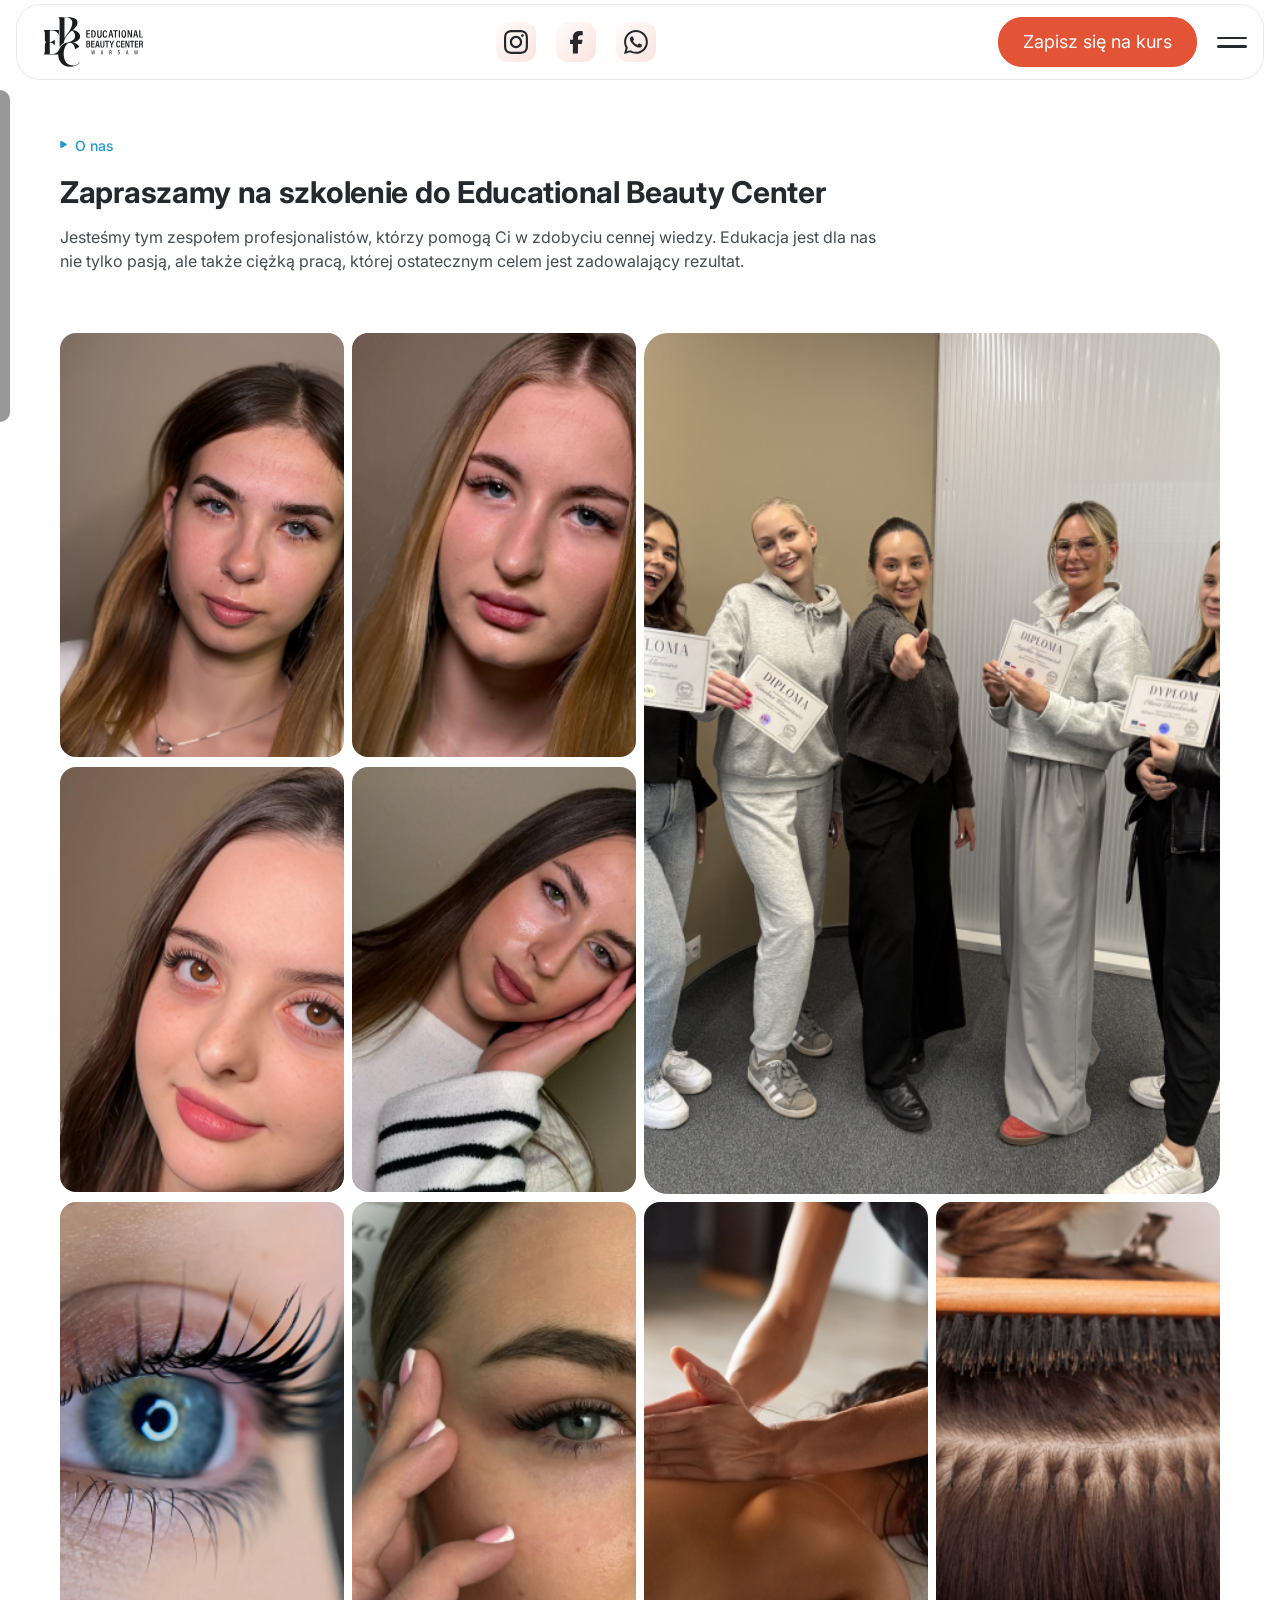
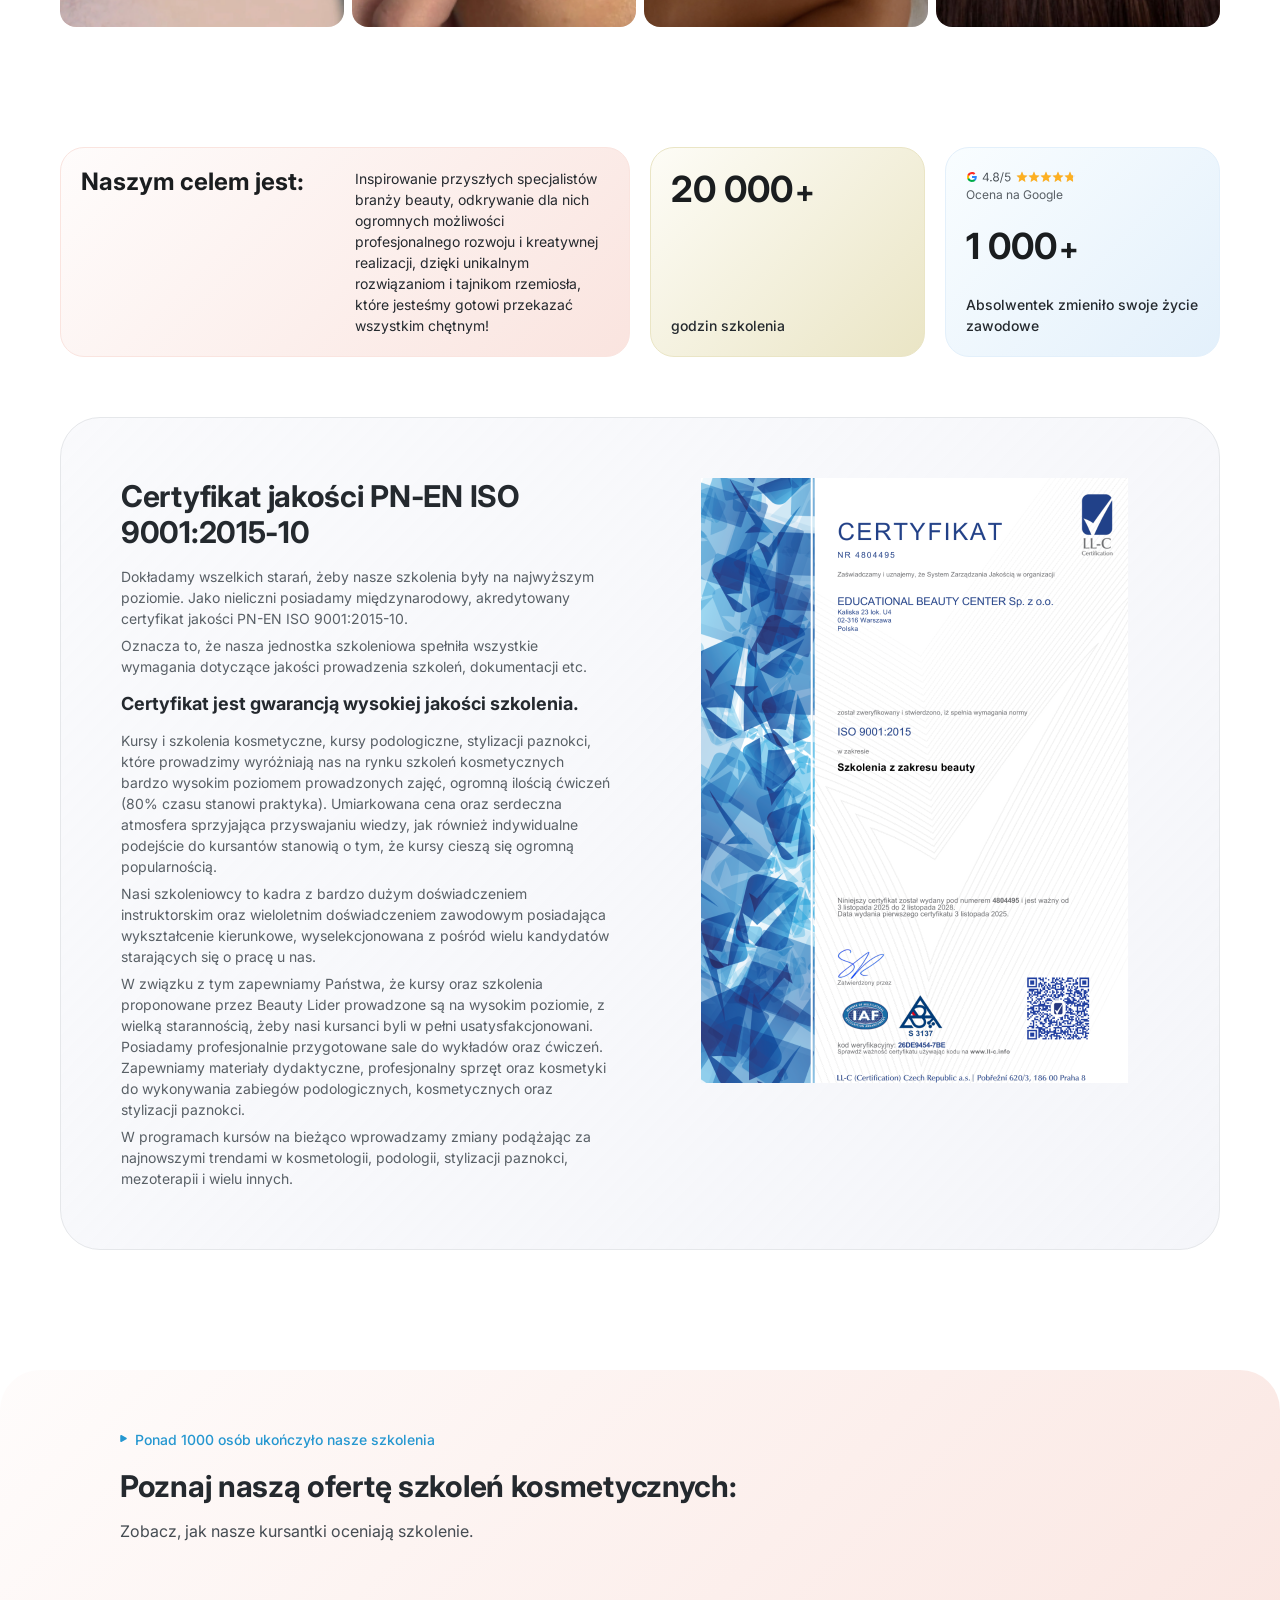
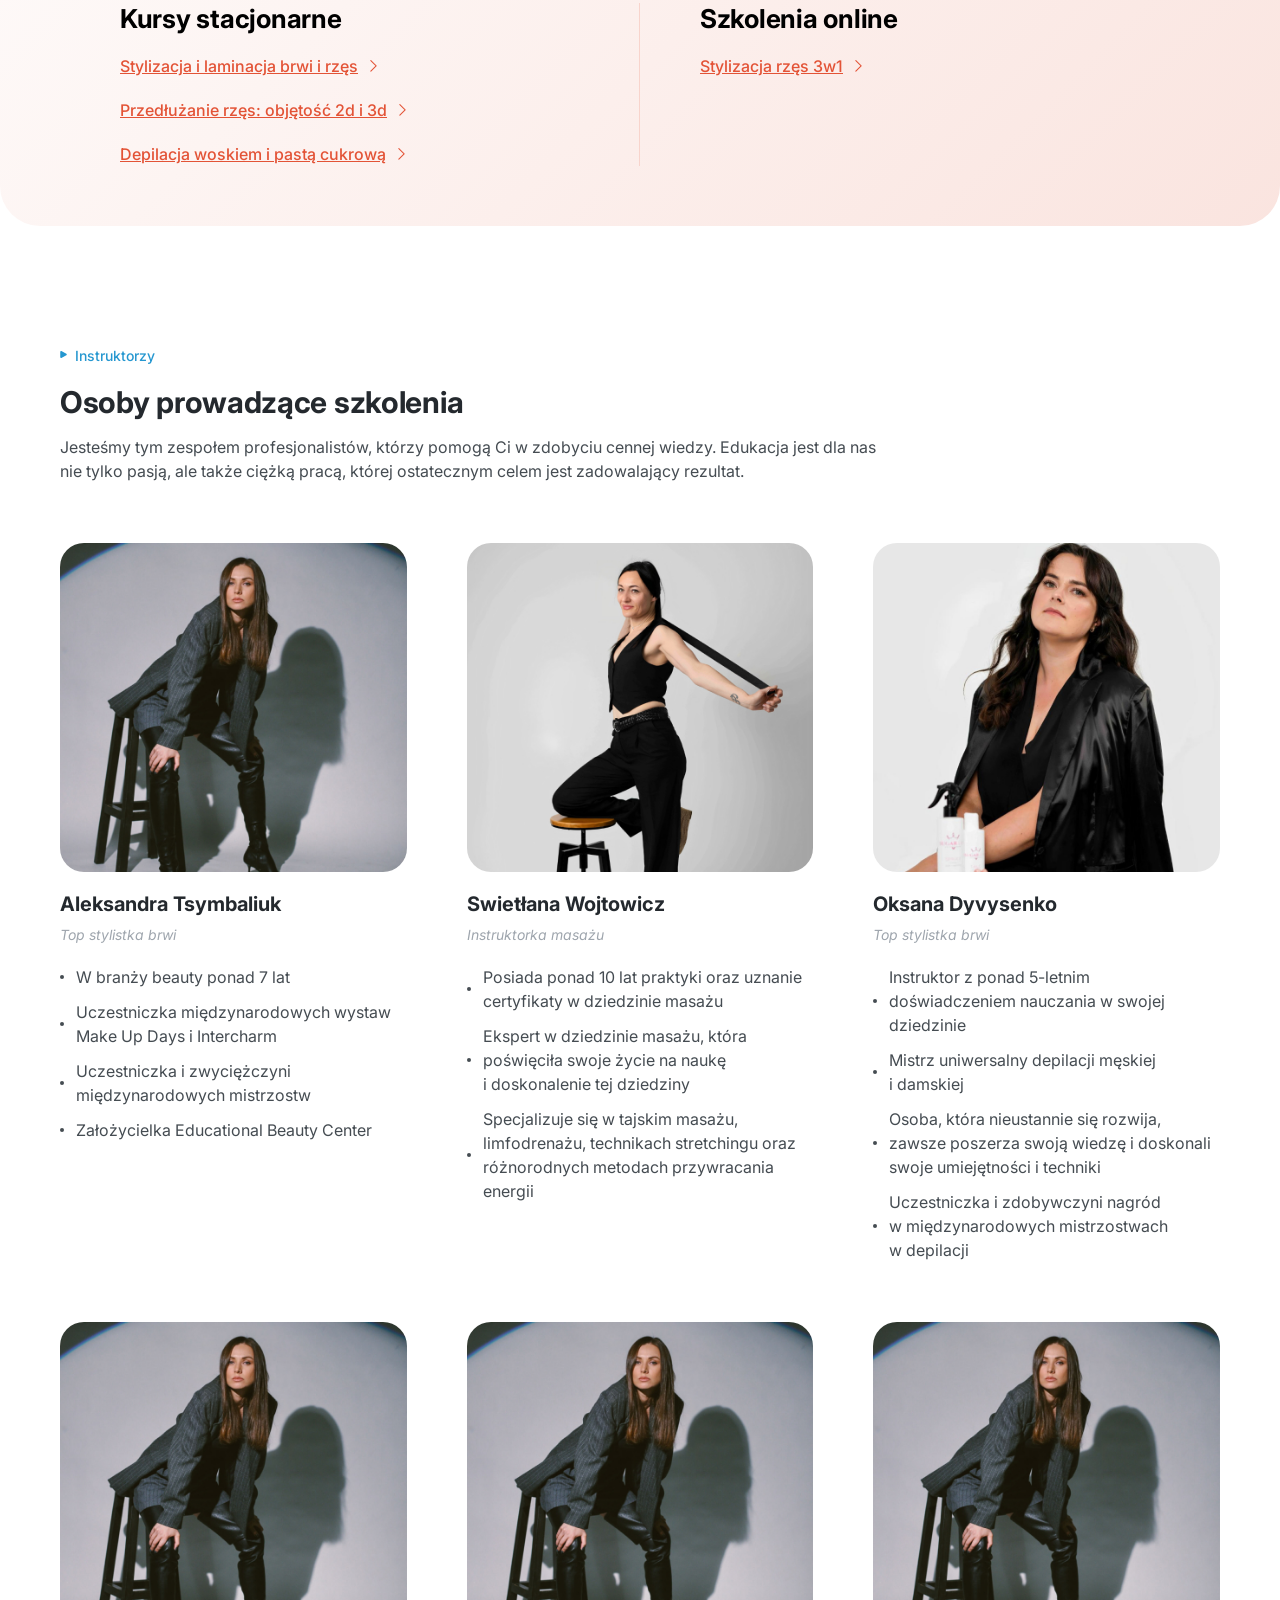
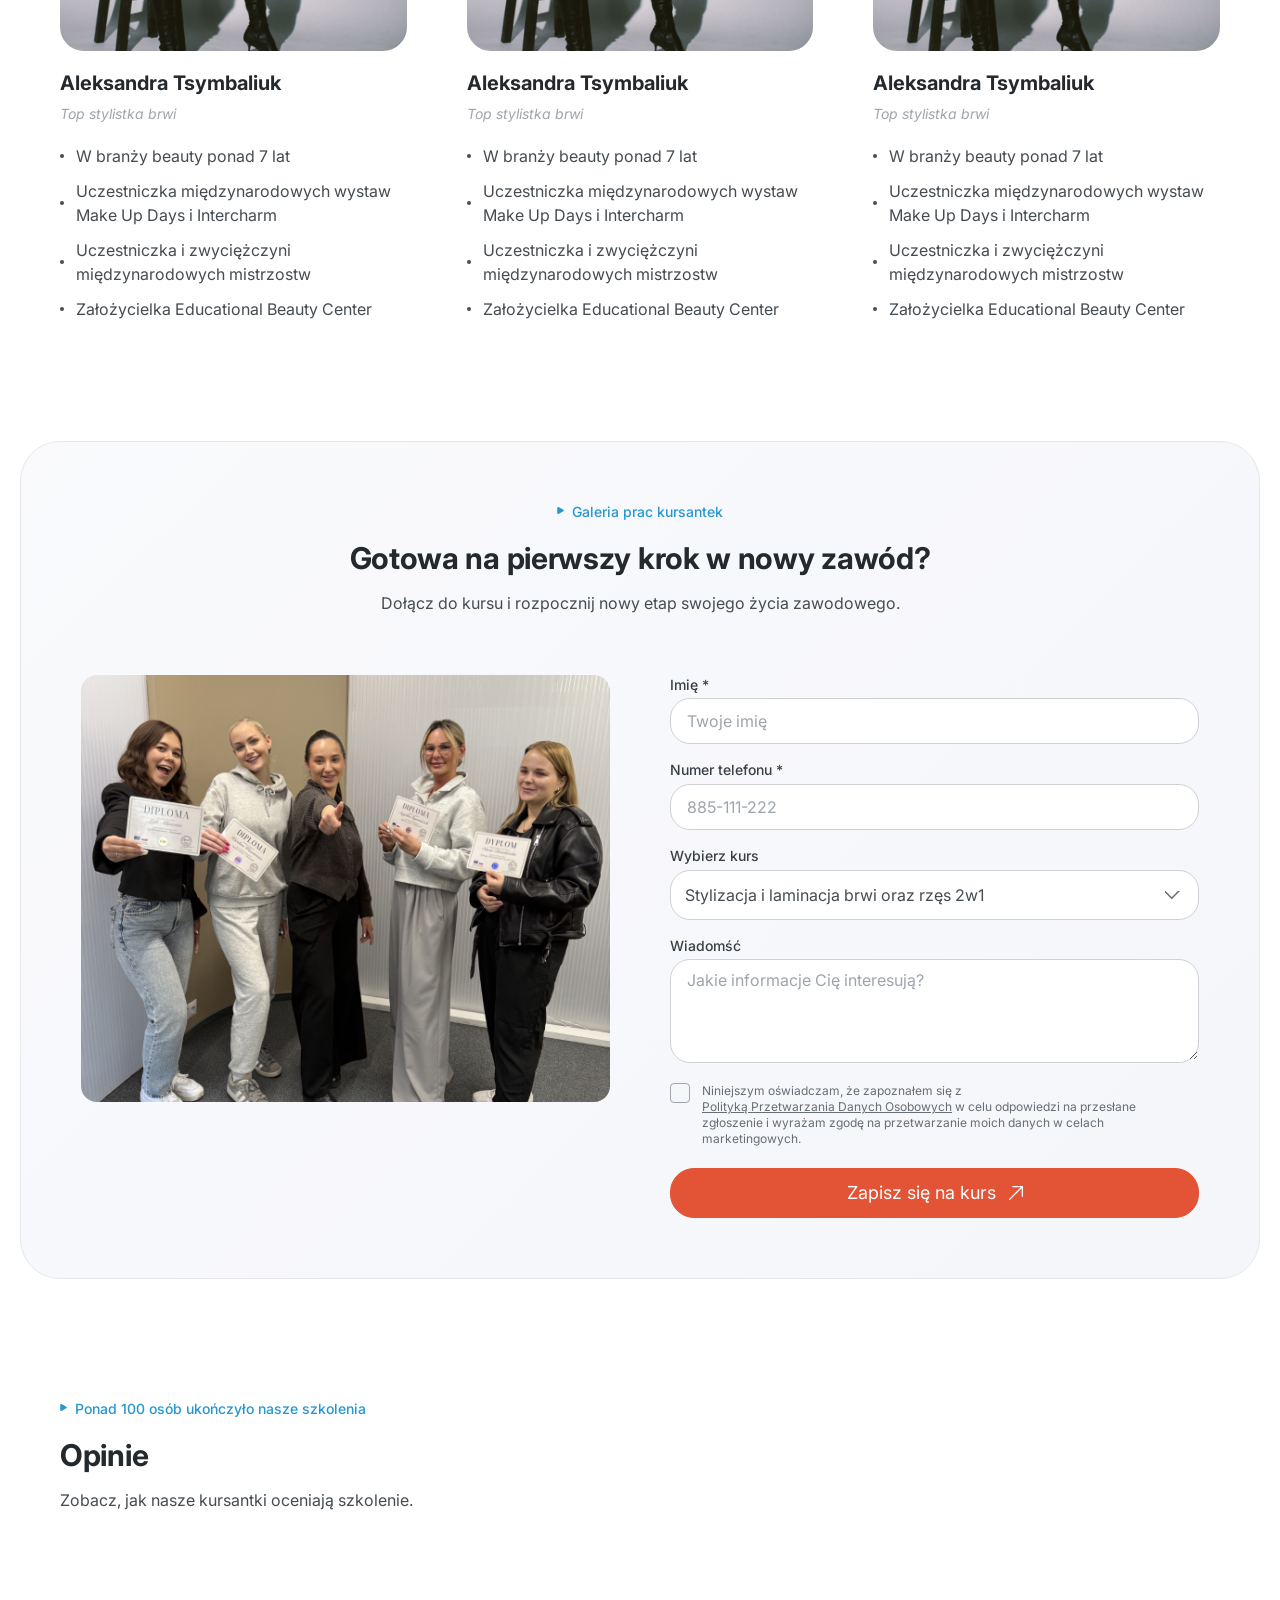
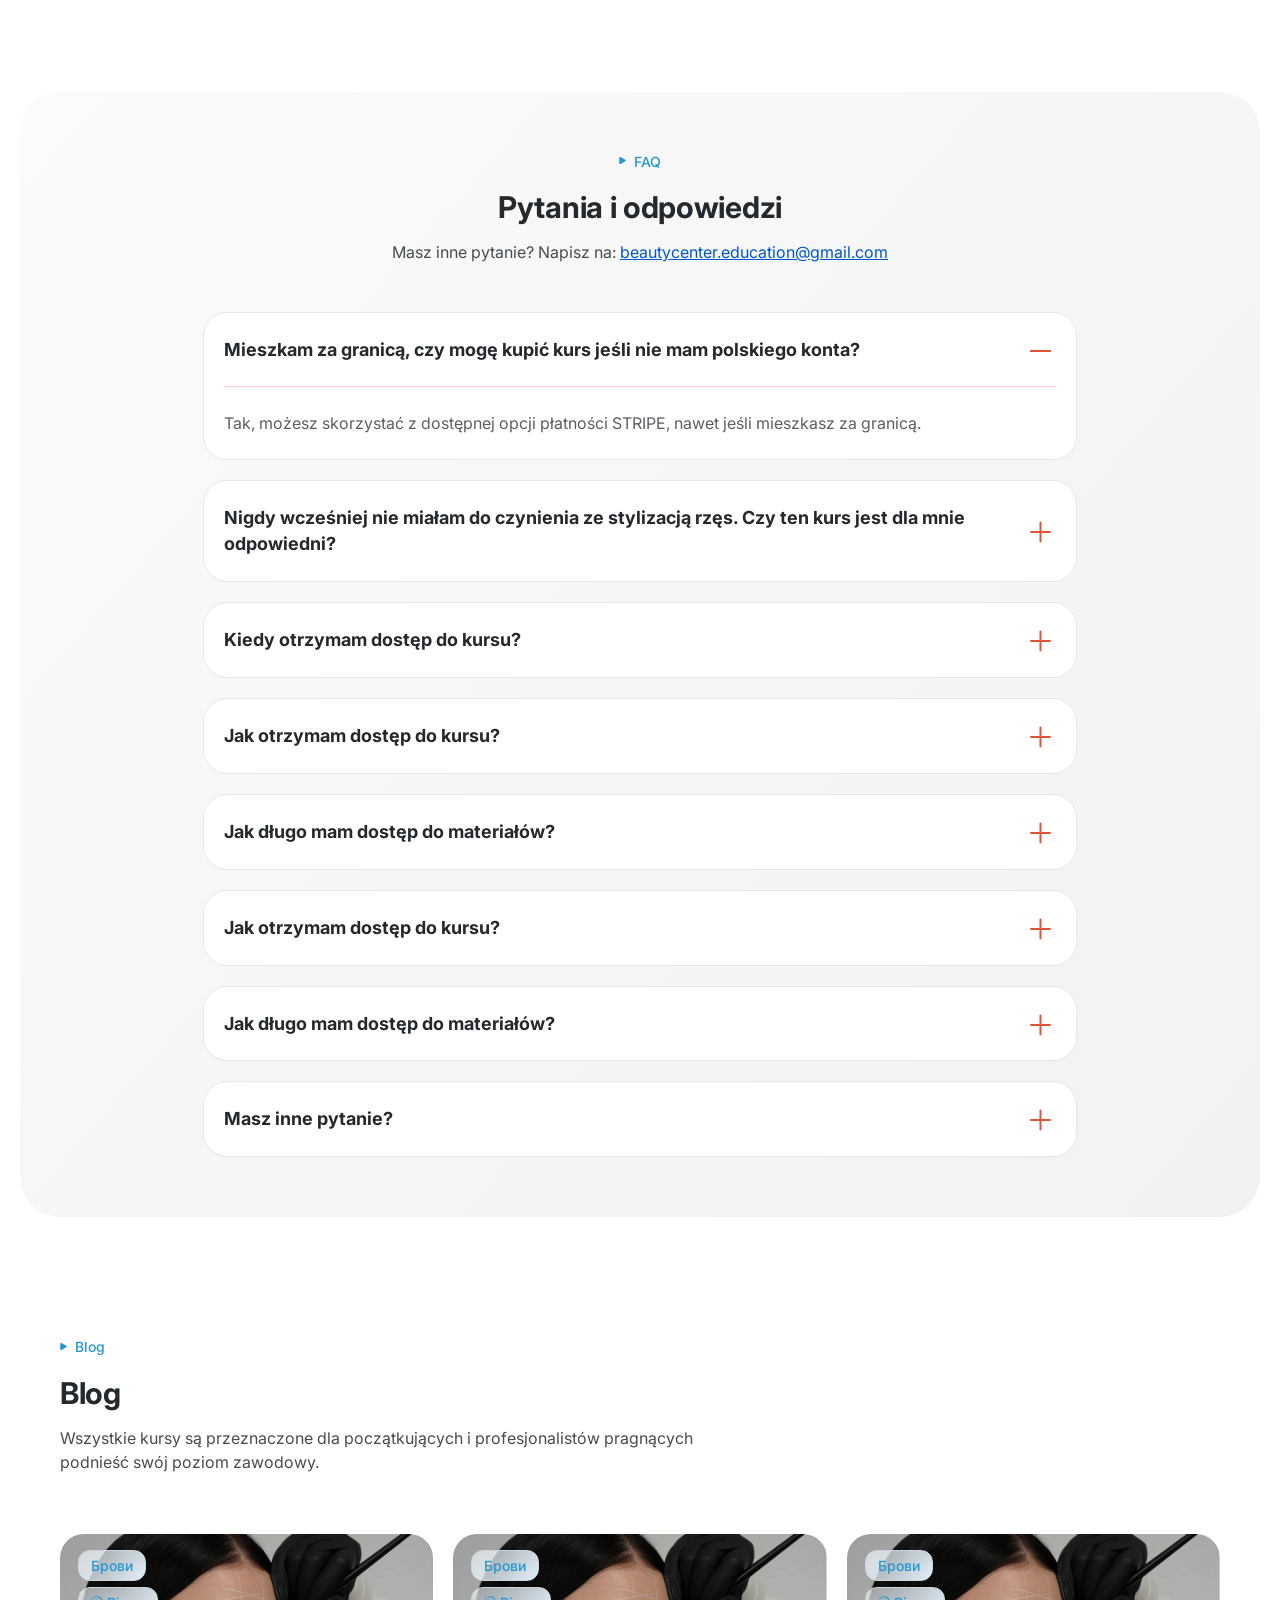
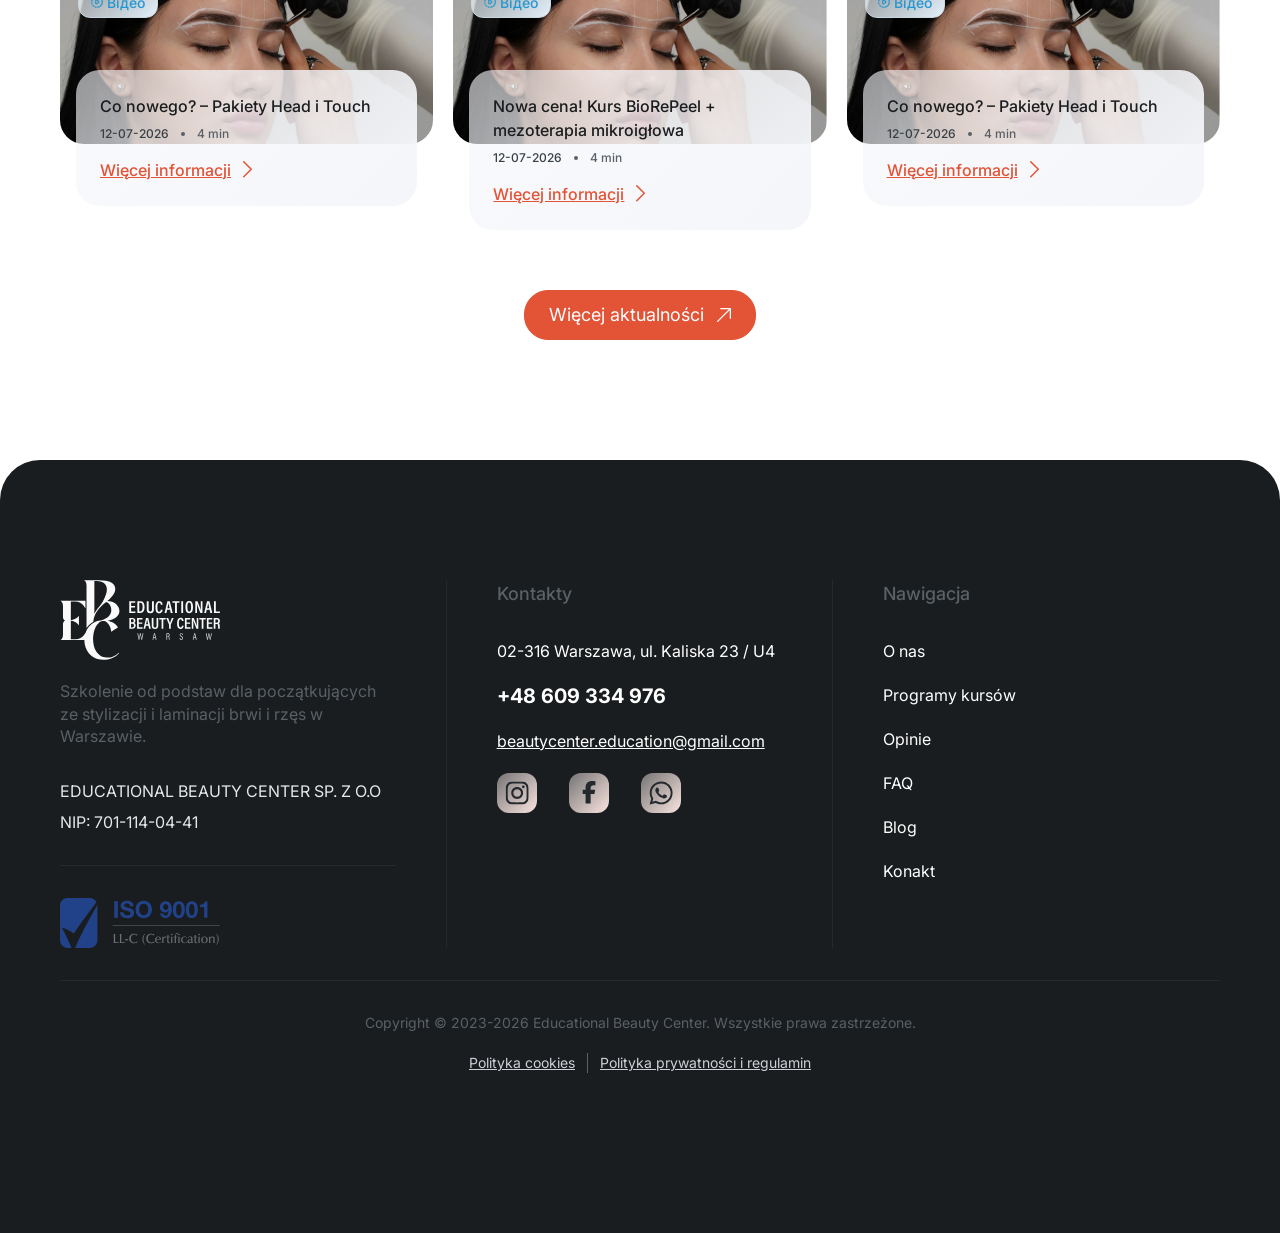
==== commit f367ebda: "Add files via upload" ====
--- a/about-us.html
+++ b/about-us.html
@@ -287,7 +287,7 @@
 									</div>
 								</div>
 								<div data-fls-watcher="" data-fls-watcher-once="" data-fls-watcher-threshold="0.3" class="statistic-block__item item-statistic-block">
-									<div data-fls-digcounter="" class="item-statistic-block__num">20 000+</div>
+									<div data-fls-digcounter="" data-fls-digcounter-format=" " class="item-statistic-block__num">20000</div>
 									<div class="item-statistic-block__text">godzin szkolenia</div>
 								</div>
 								<div data-fls-watcher="" data-fls-watcher-once="" data-fls-watcher-threshold="0.3" class="statistic-block__item item-statistic-block">
@@ -297,7 +297,7 @@
 										</div>
 										<span>Ocena na Google</span>
 									</div>
-									<div data-fls-digcounter="" class="item-statistic-block__num">1 000+</div>
+									<div data-fls-digcounter="" data-fls-digcounter-format=" " class="item-statistic-block__num">1000</div>
 									<div class="item-statistic-block__text">Absolwentek zmieniło swoje życie zawodowe</div>
 								</div>
 							</div>
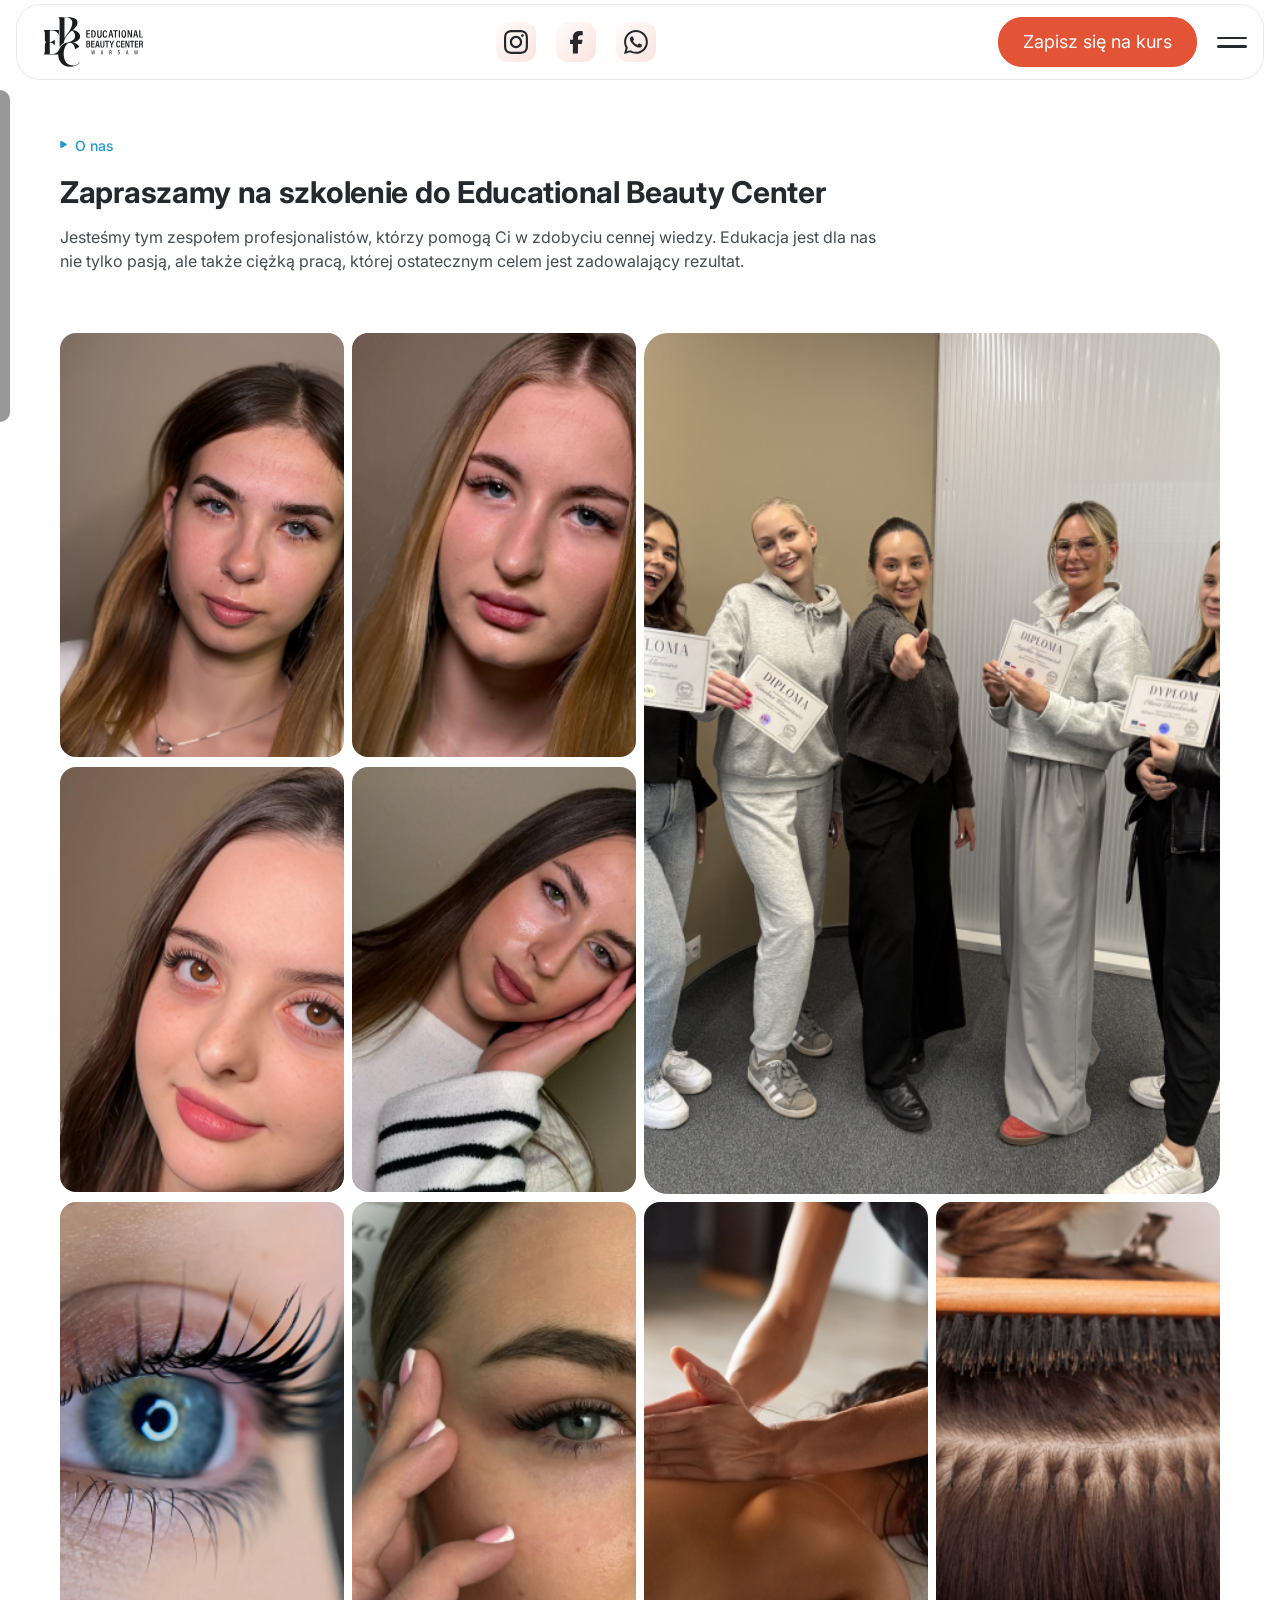
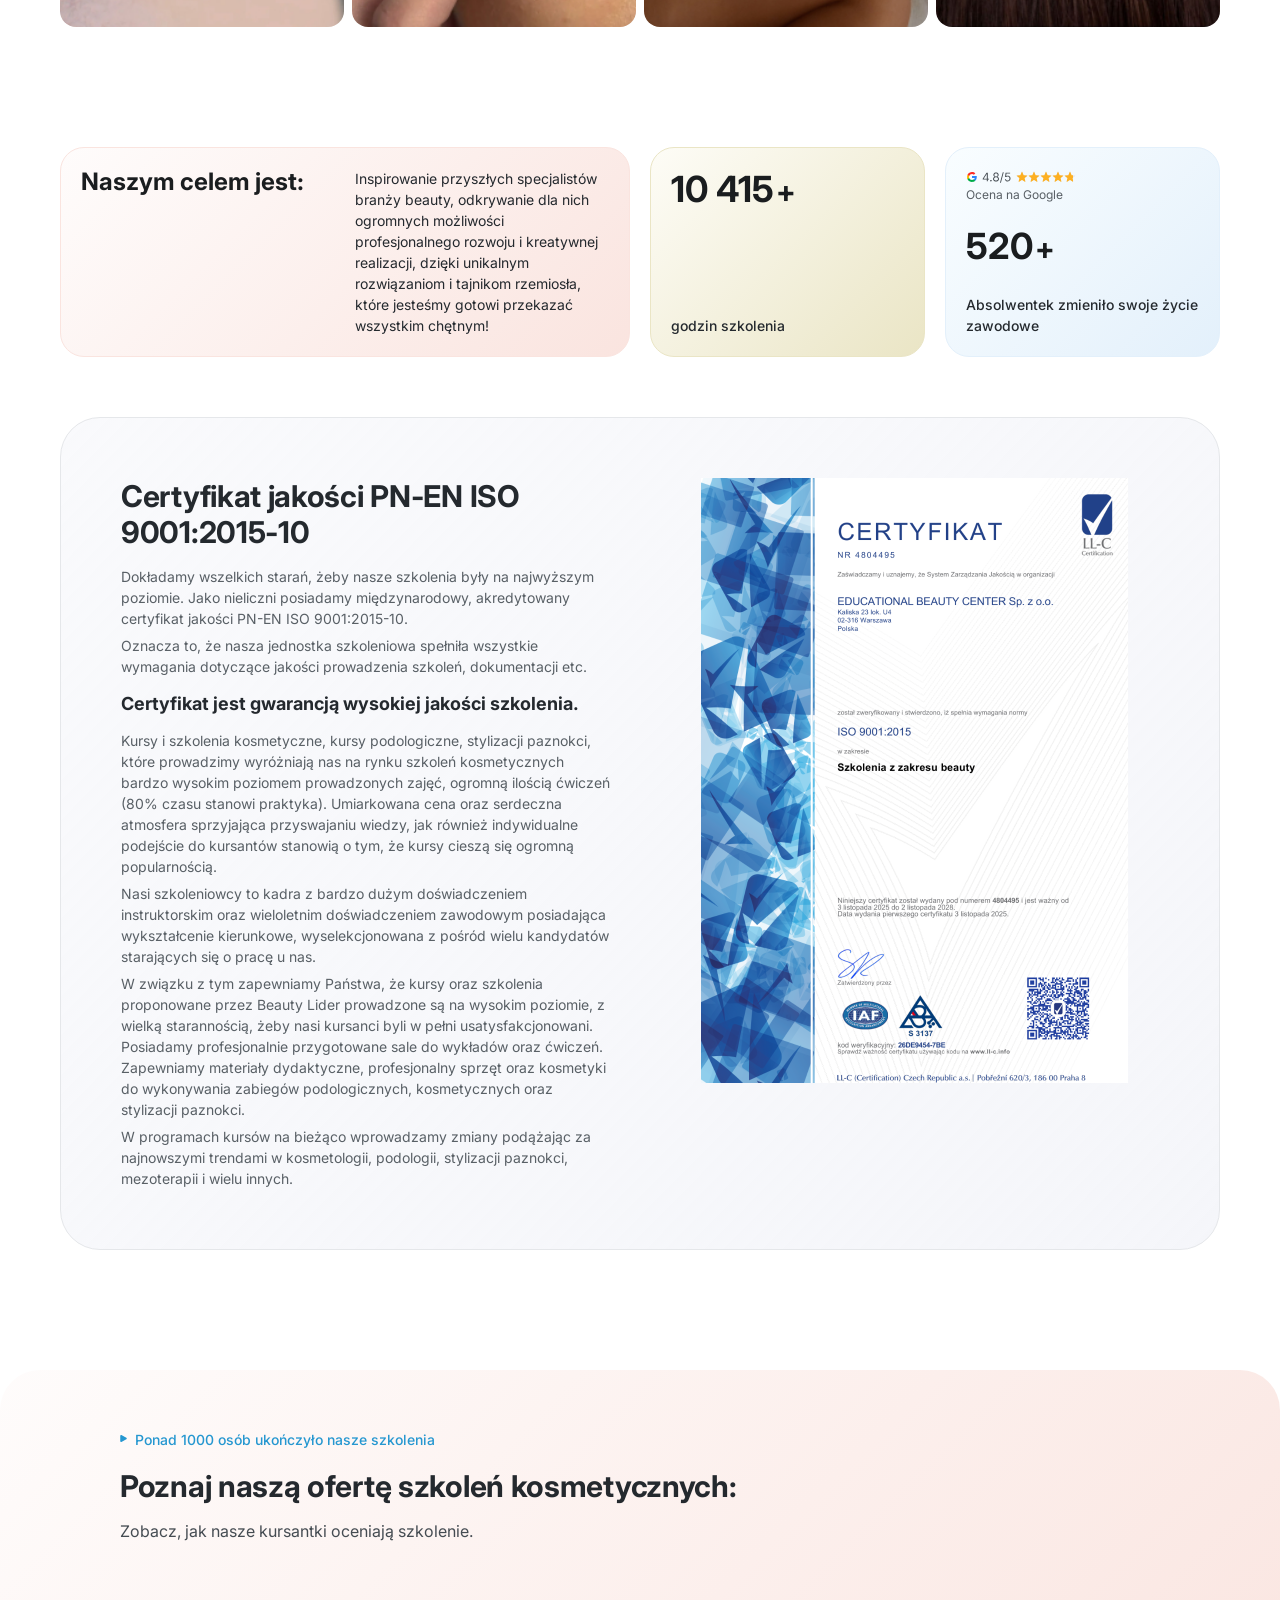
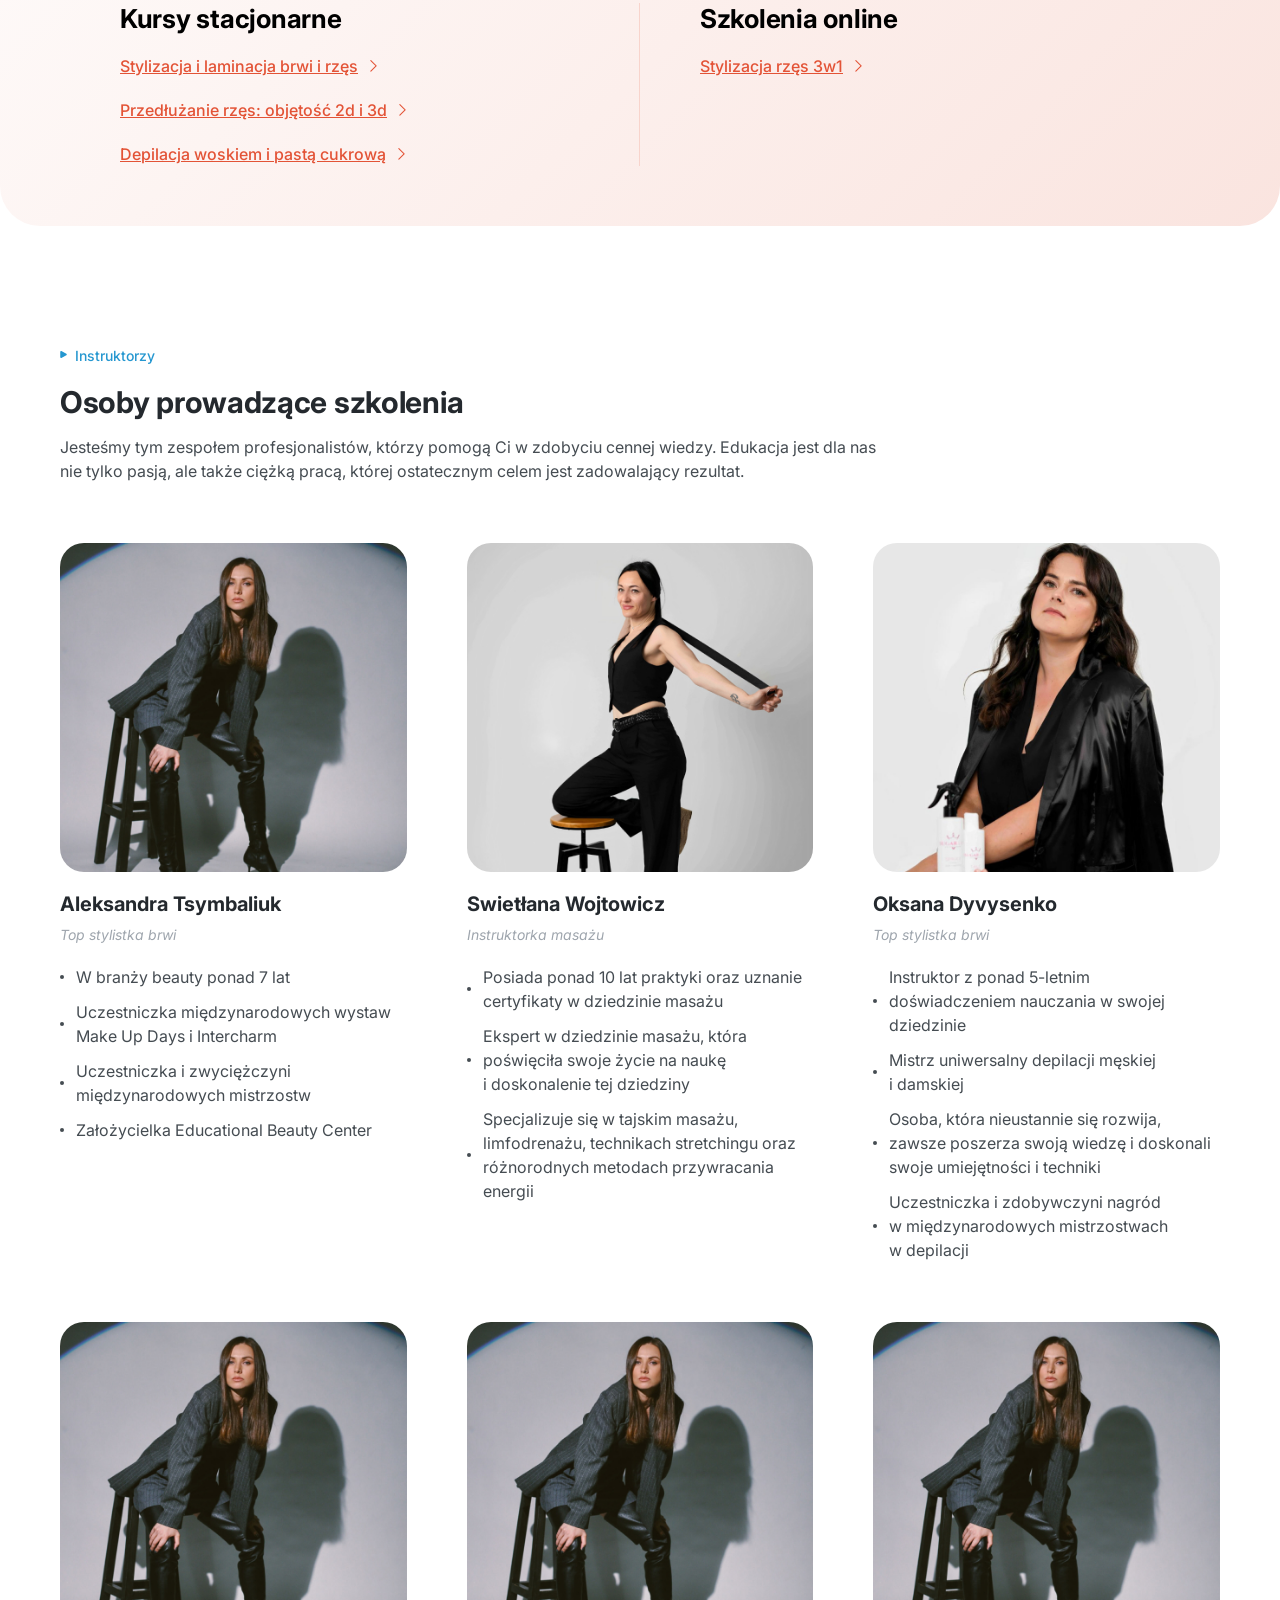
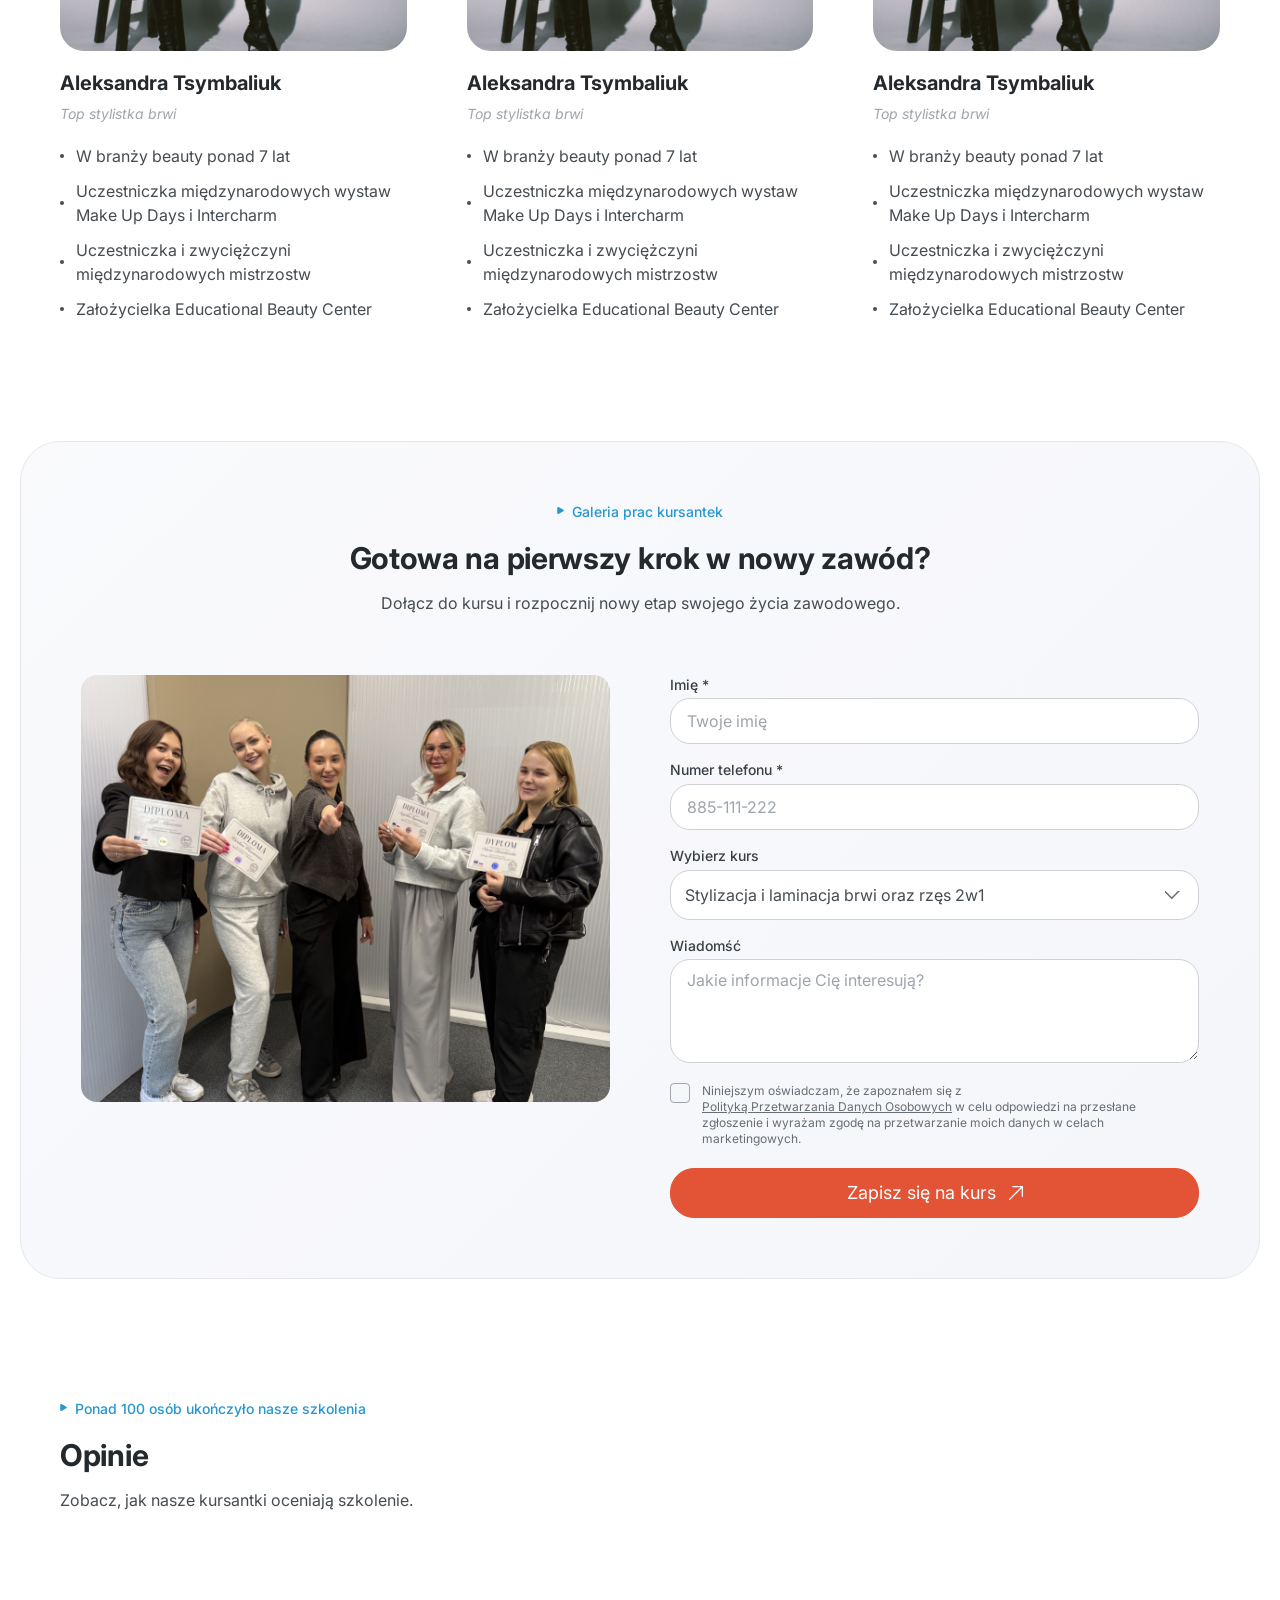
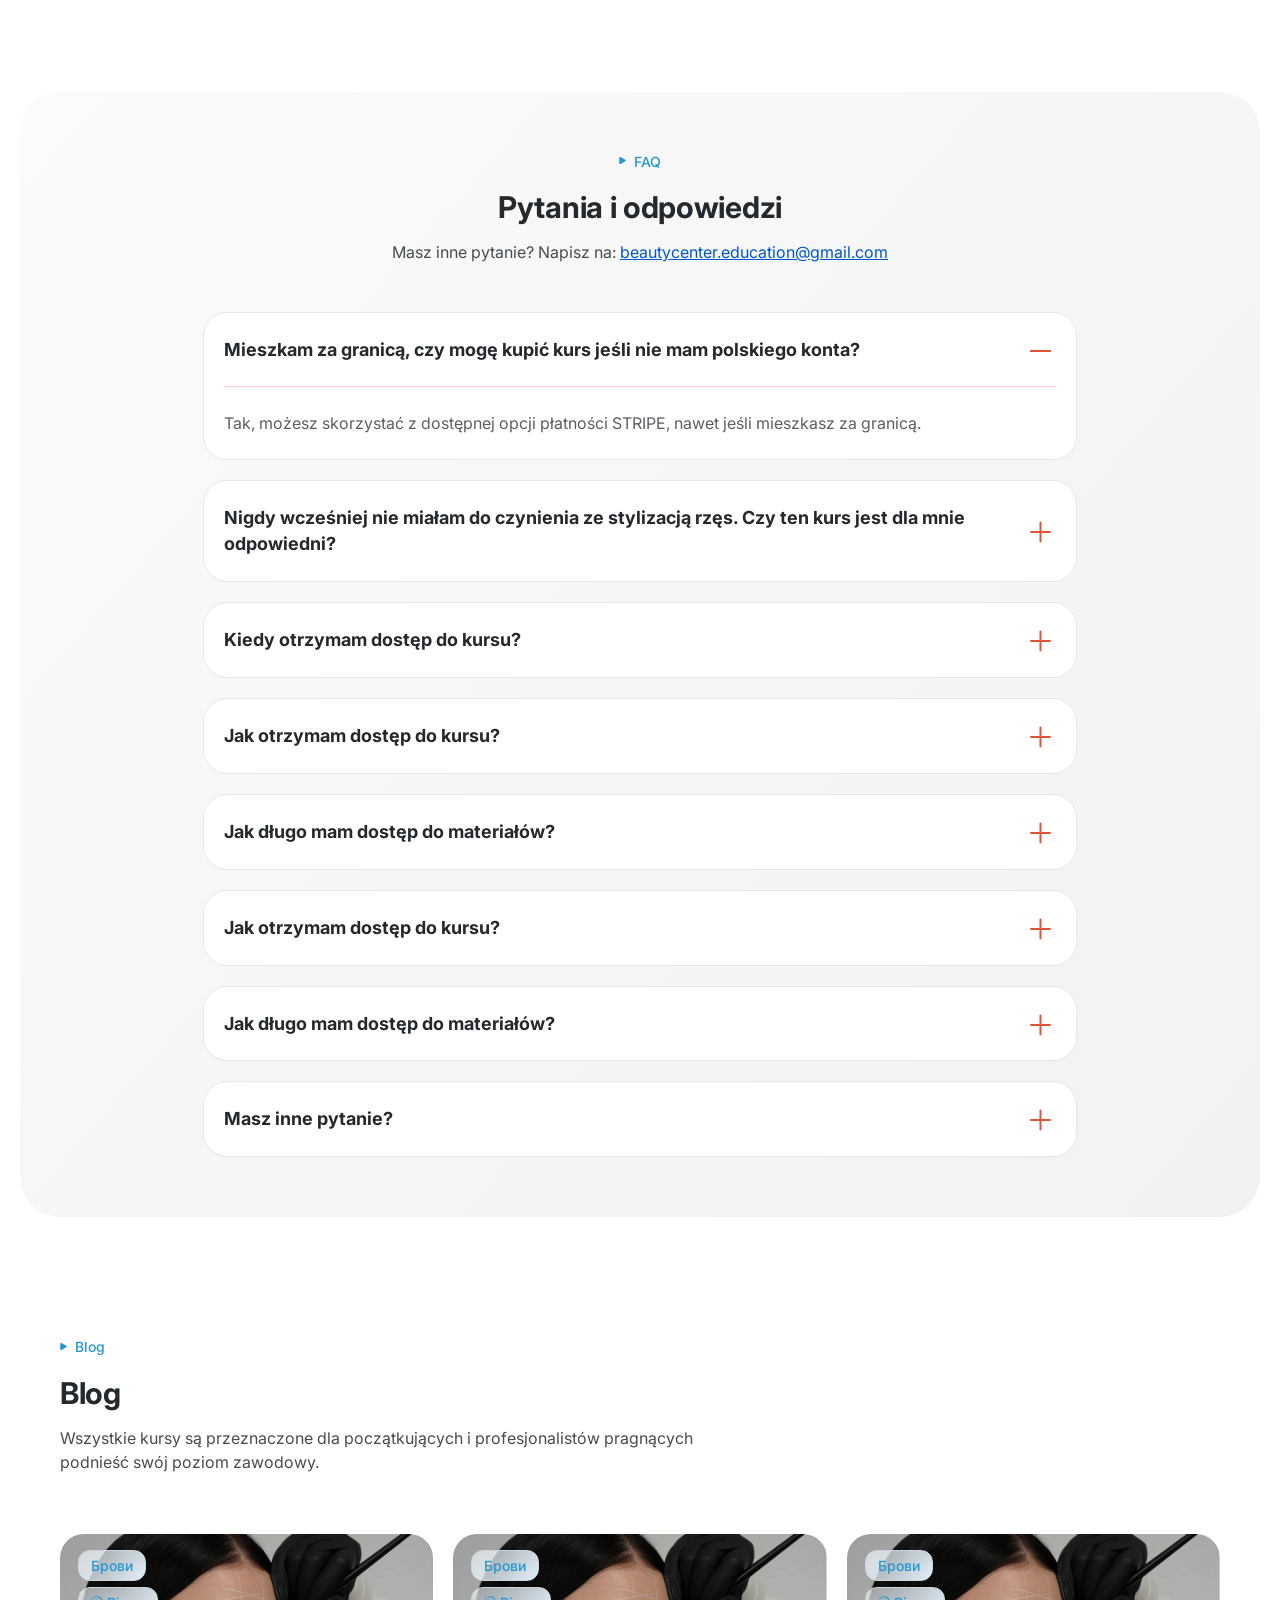
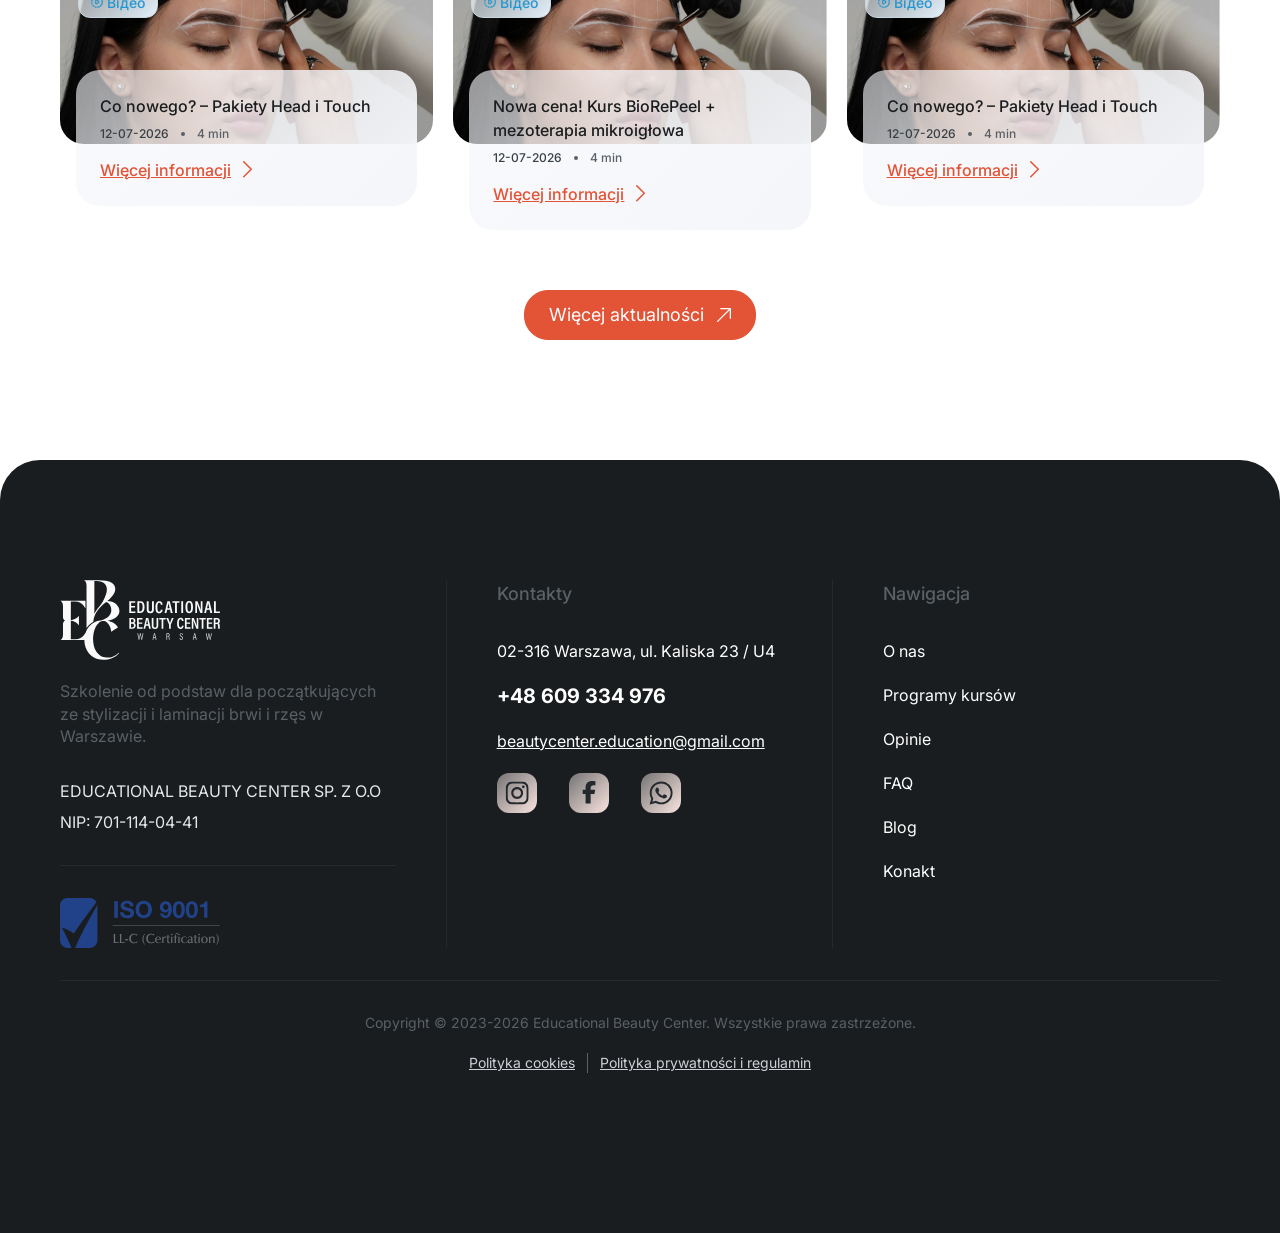
==== commit bf27225a: "Add files via upload" ====
--- a/about-us.html
+++ b/about-us.html
@@ -287,7 +287,7 @@
 									</div>
 								</div>
 								<div data-fls-watcher="" data-fls-watcher-once="" data-fls-watcher-threshold="0.3" class="statistic-block__item item-statistic-block">
-									<div data-fls-digcounter="" data-fls-digcounter-format=" " class="item-statistic-block__num">20000</div>
+									<div data-fls-digcounter="" data-fls-digcounter-format=" " data-fls-digcounter-speed="4000" class="item-statistic-block__num">20000</div>
 									<div class="item-statistic-block__text">godzin szkolenia</div>
 								</div>
 								<div data-fls-watcher="" data-fls-watcher-once="" data-fls-watcher-threshold="0.3" class="statistic-block__item item-statistic-block">
@@ -297,7 +297,7 @@
 										</div>
 										<span>Ocena na Google</span>
 									</div>
-									<div data-fls-digcounter="" data-fls-digcounter-format=" " class="item-statistic-block__num">1000</div>
+									<div data-fls-digcounter="" data-fls-digcounter-format=" " data-fls-digcounter-speed="4000" class="item-statistic-block__num">1000</div>
 									<div class="item-statistic-block__text">Absolwentek zmieniło swoje życie zawodowe</div>
 								</div>
 							</div>
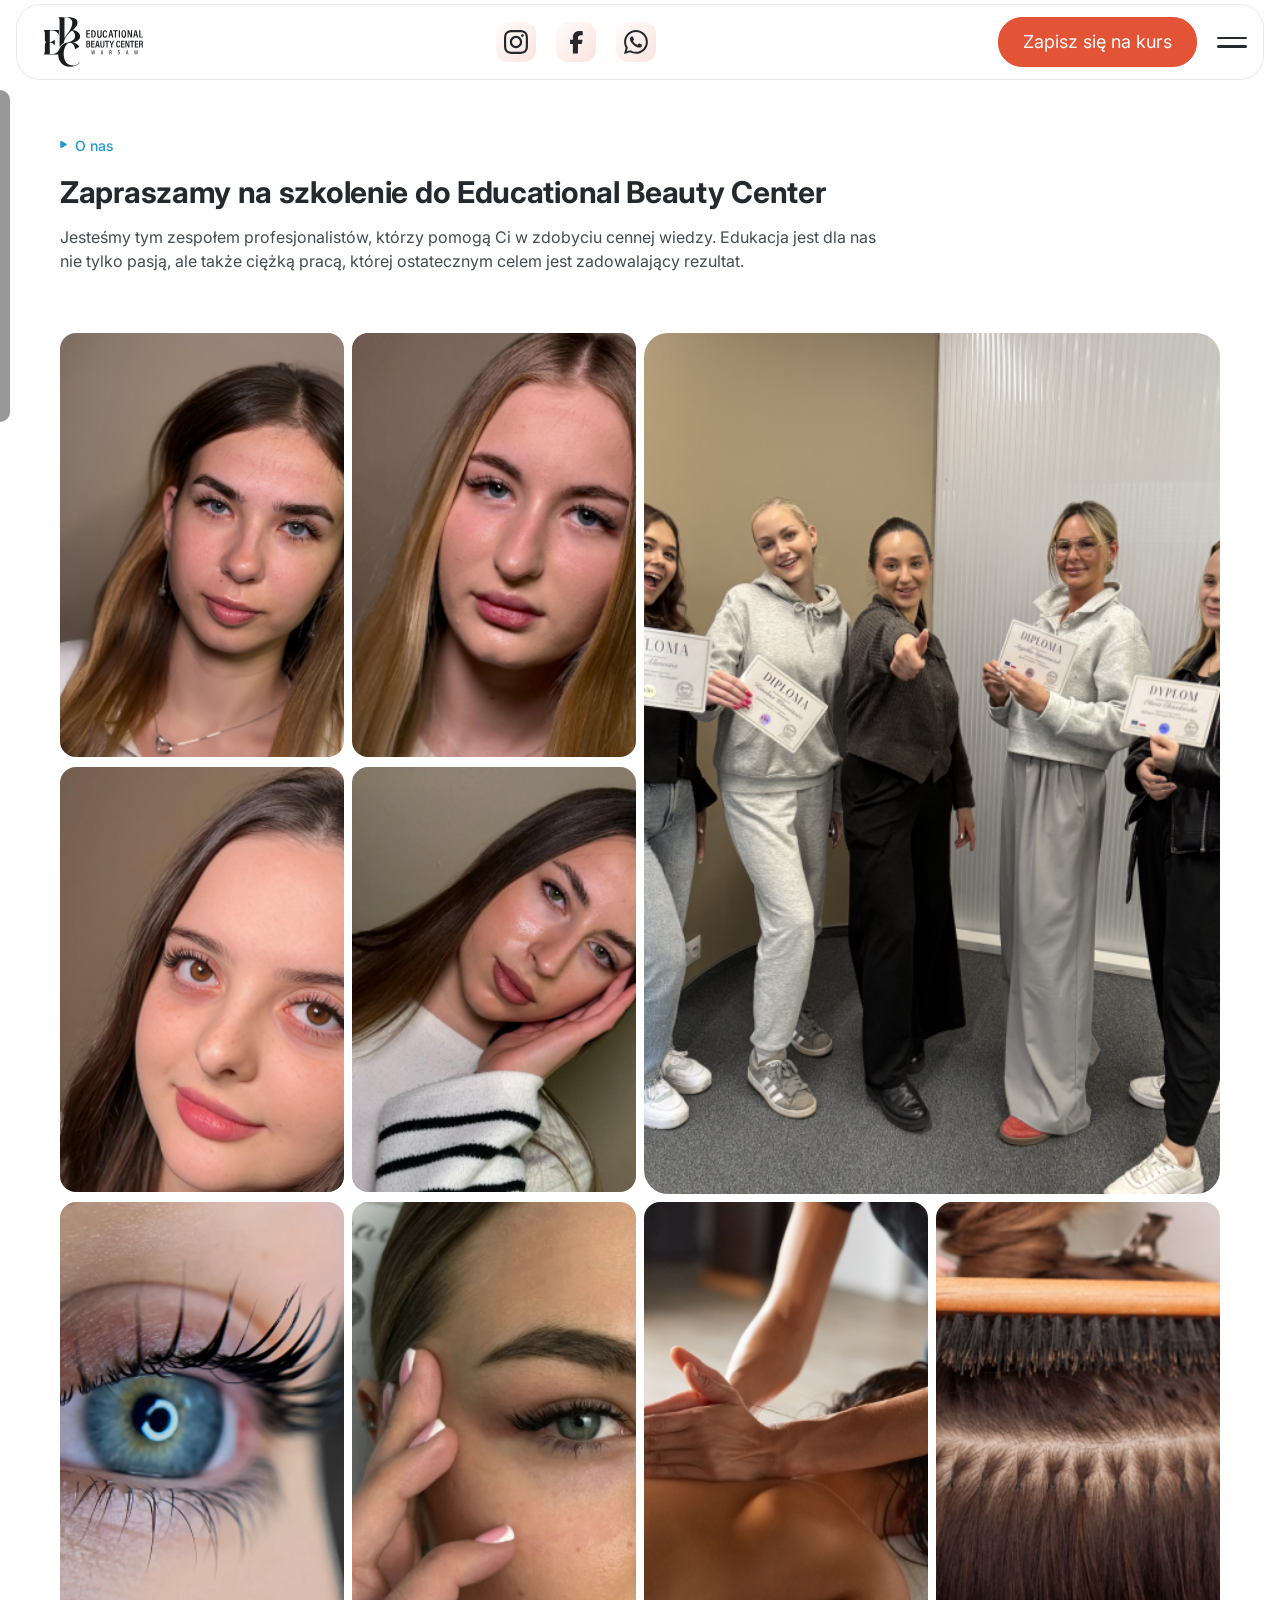
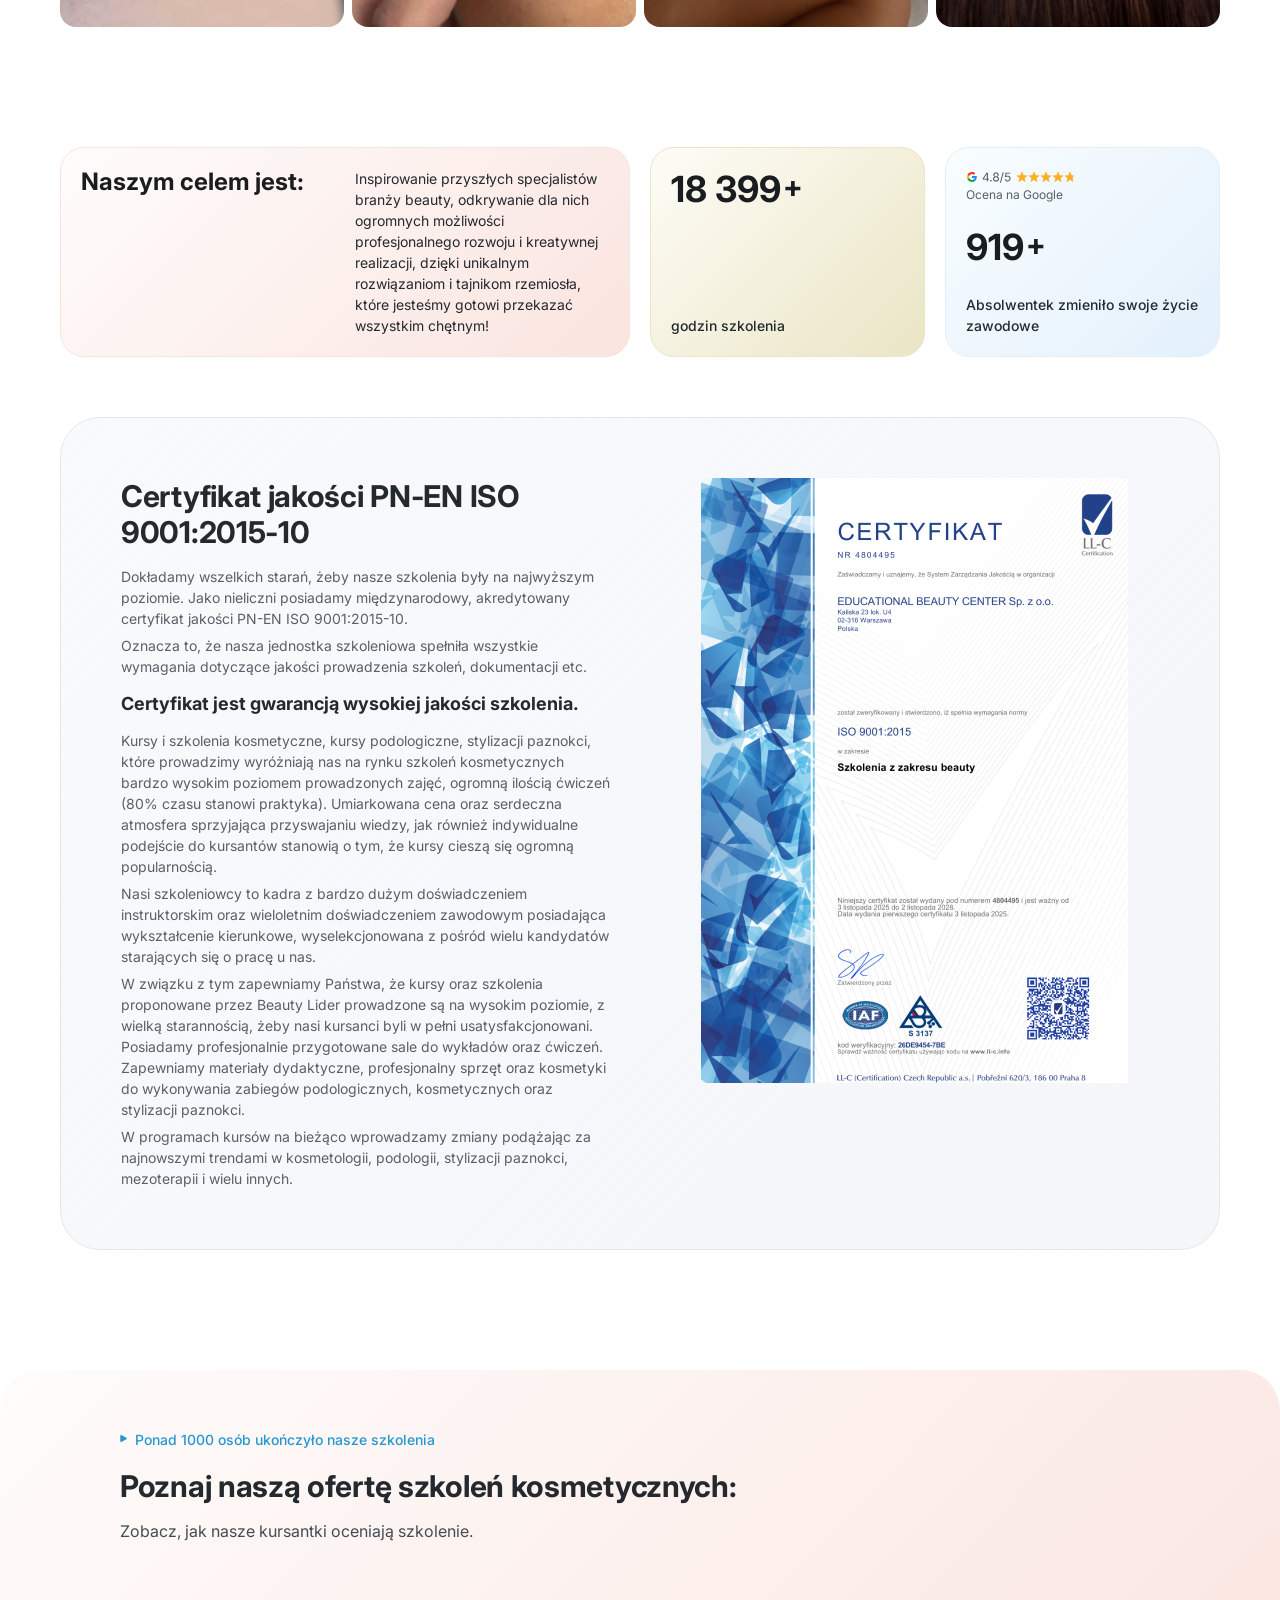
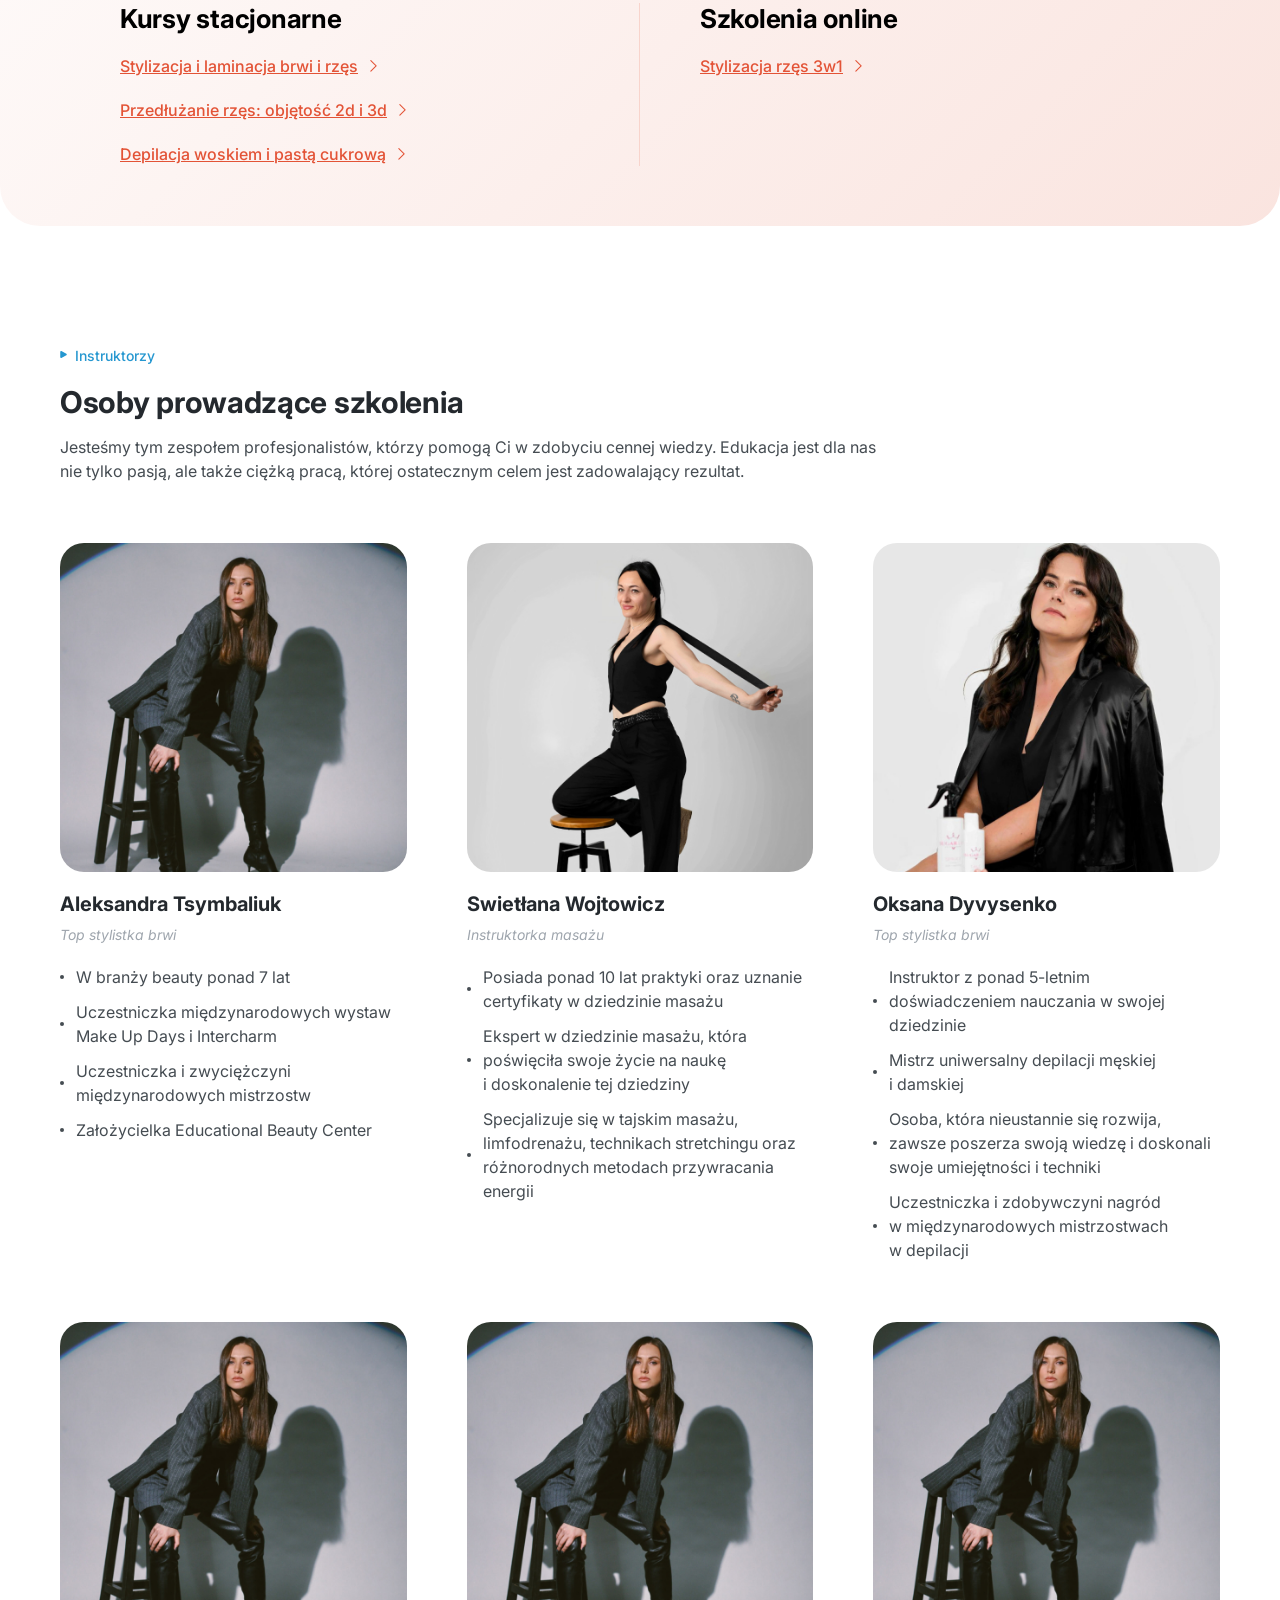
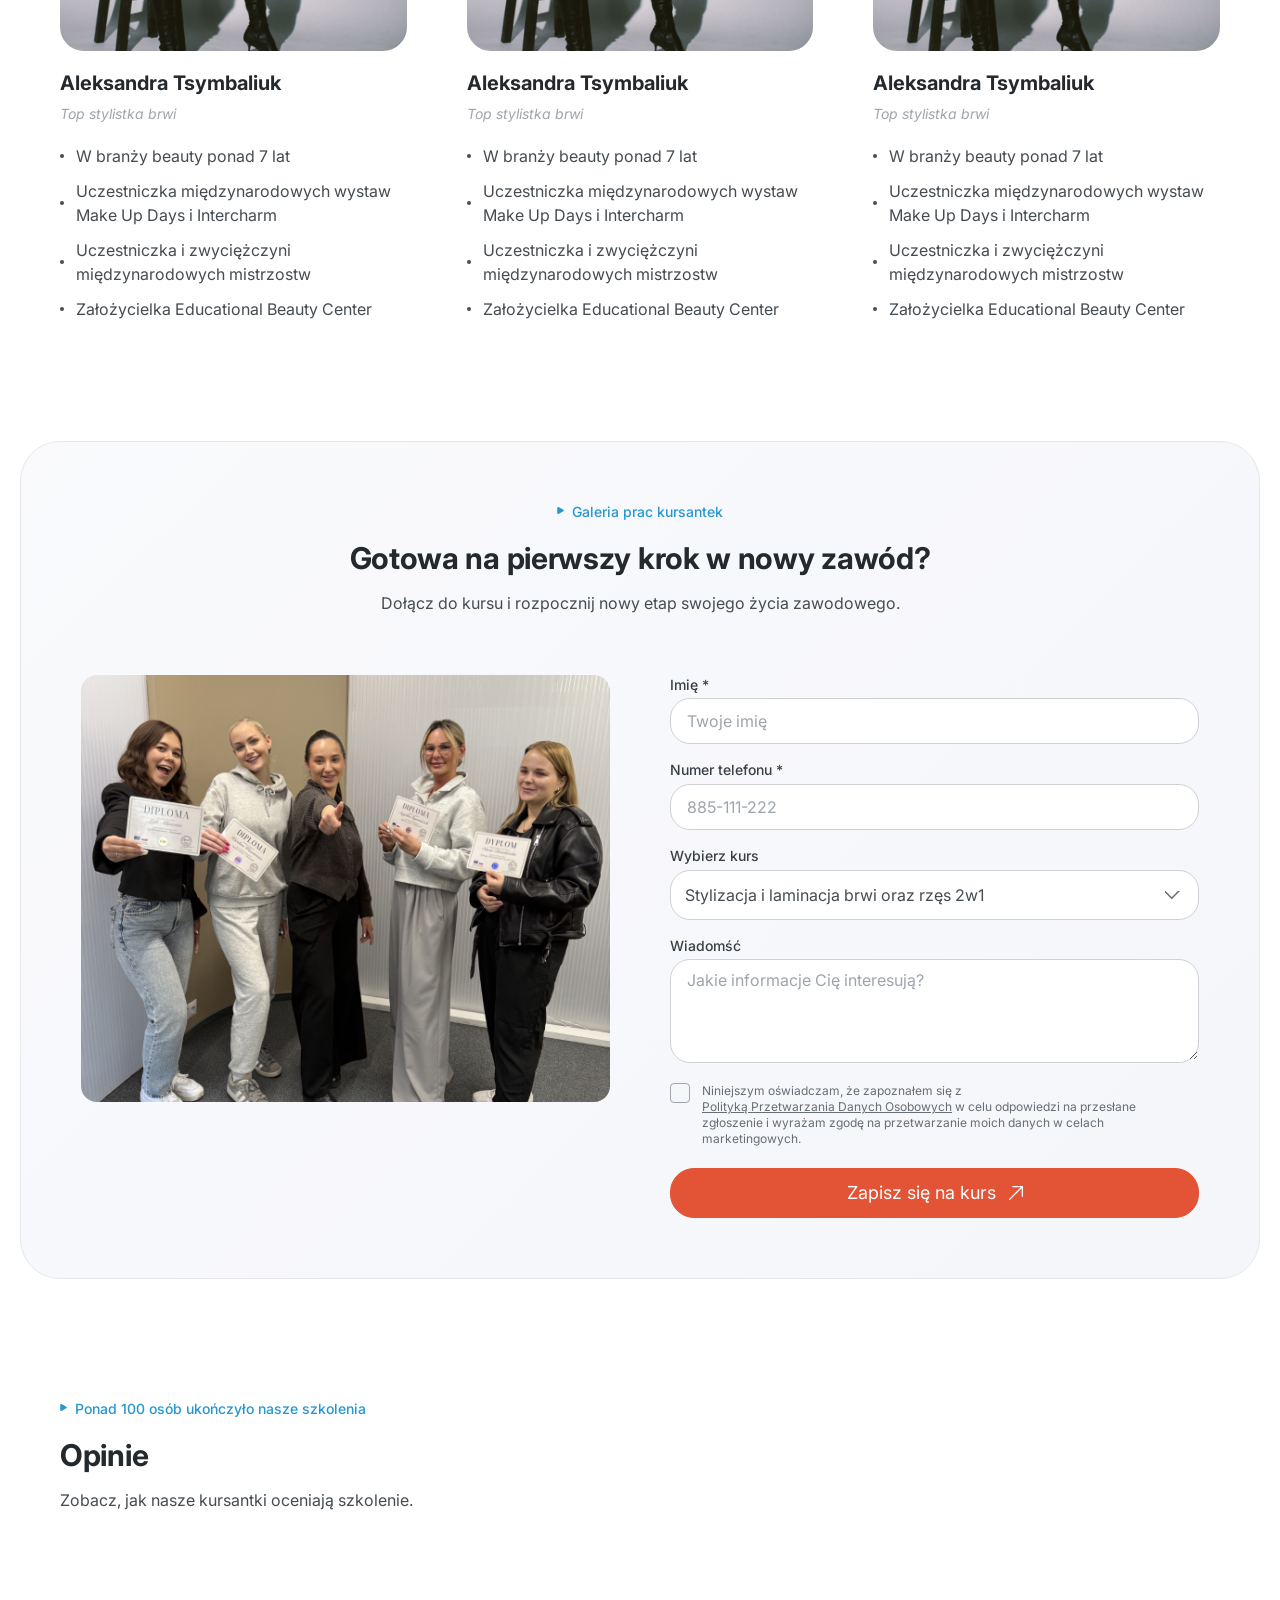
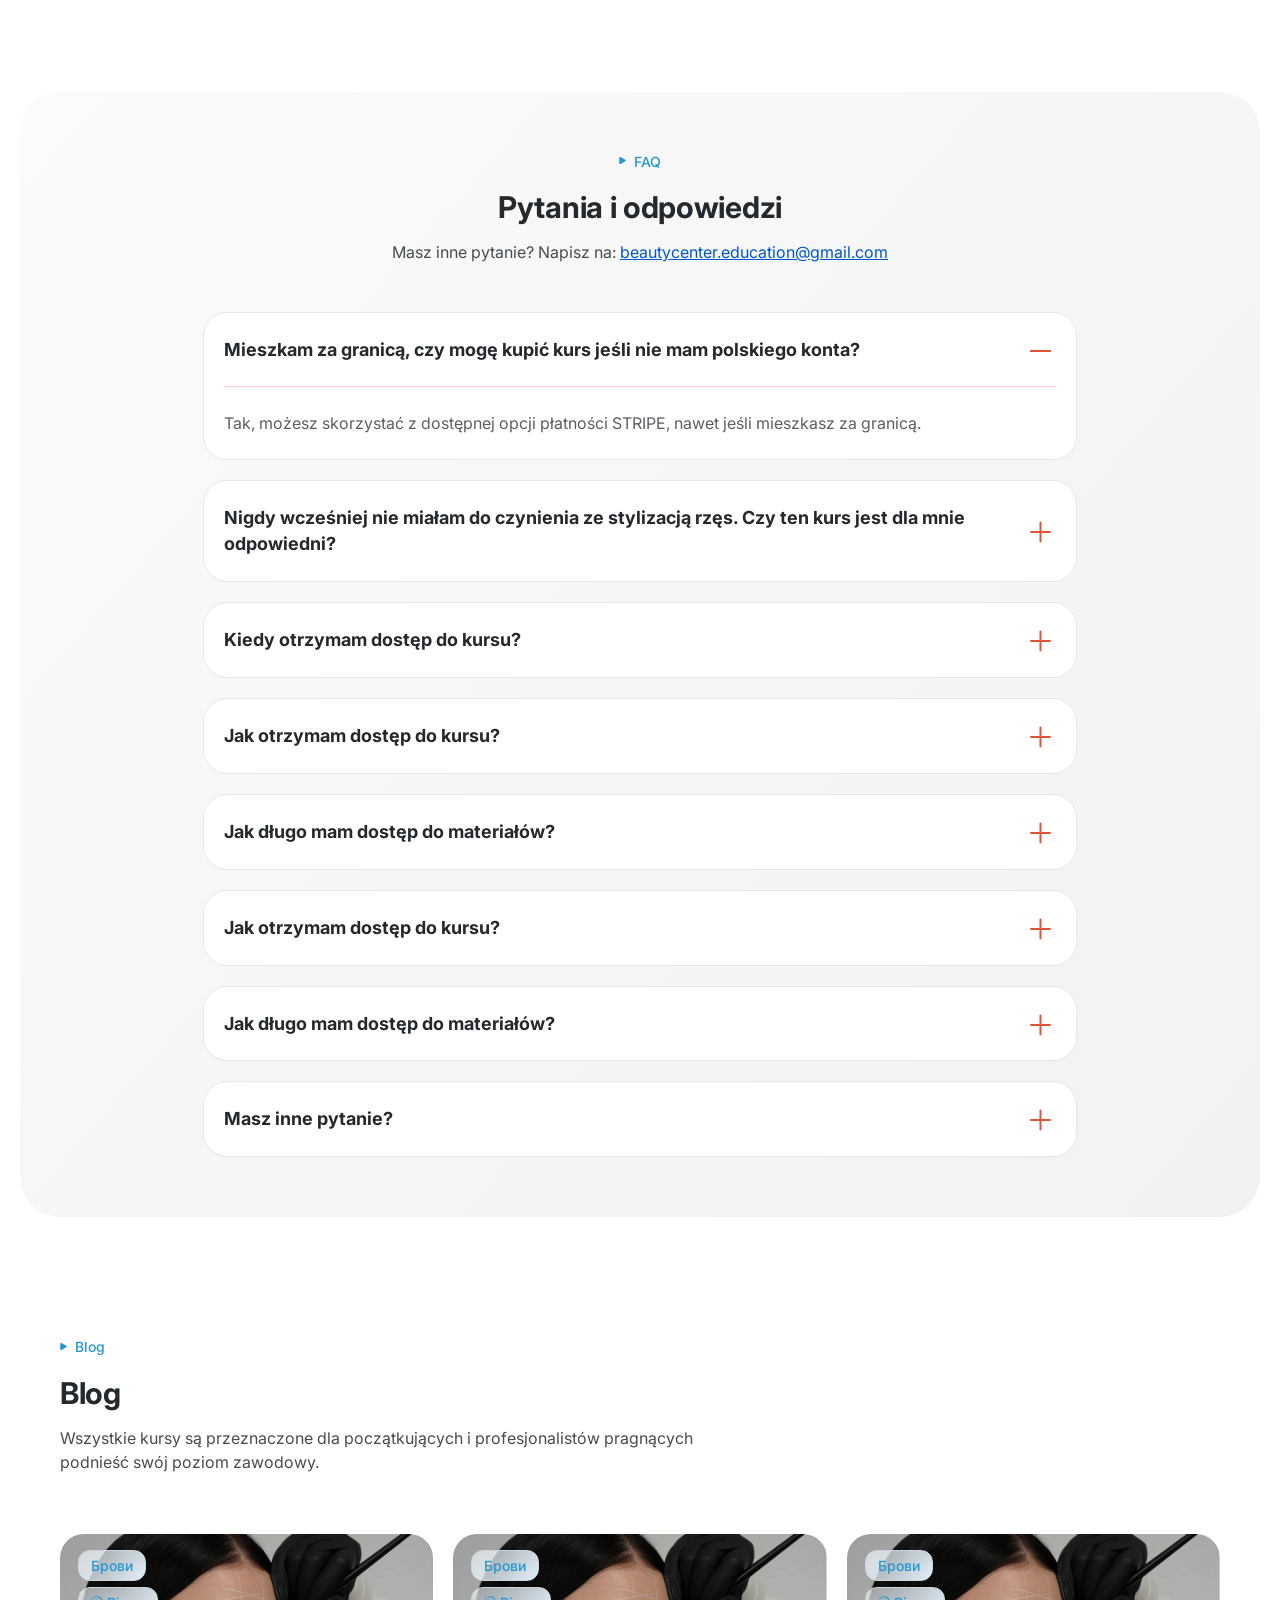
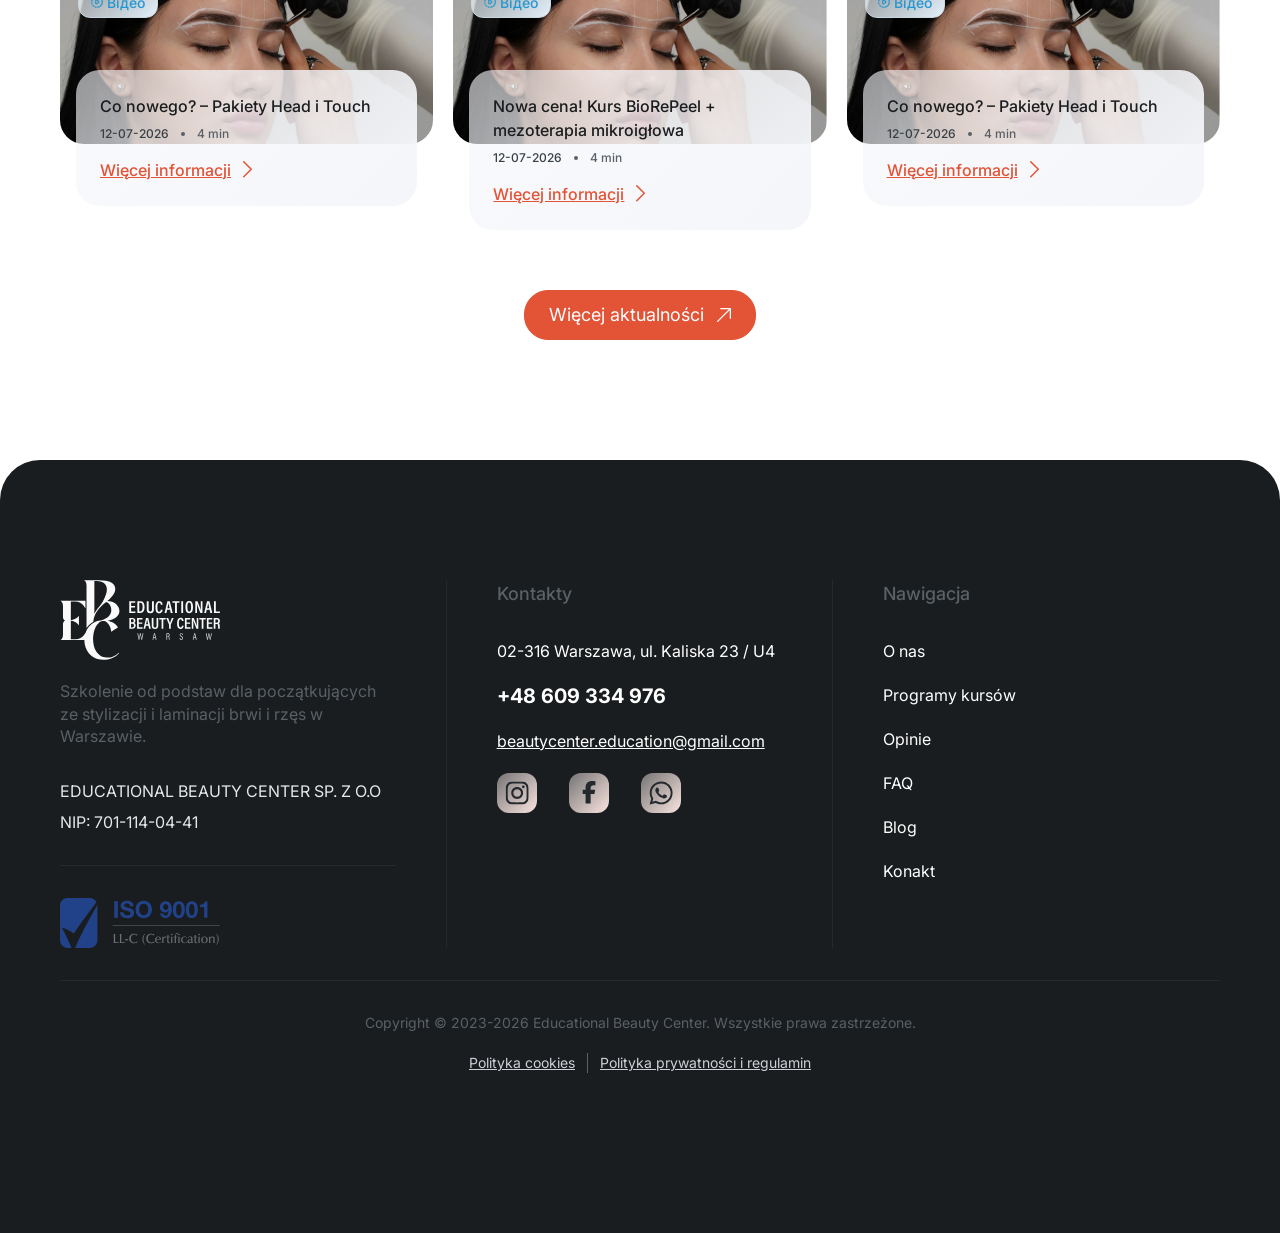
==== commit 7e87abe6: "Add files via upload" ====
--- a/about-us.html
+++ b/about-us.html
@@ -287,7 +287,7 @@
 									</div>
 								</div>
 								<div data-fls-watcher="" data-fls-watcher-once="" data-fls-watcher-threshold="0.3" class="statistic-block__item item-statistic-block">
-									<div data-fls-digcounter="" data-fls-digcounter-format=" " data-fls-digcounter-speed="4000" class="item-statistic-block__num">20000</div>
+									<div data-fls-digcounter="" data-fls-digcounter-format=" " data-fls-digcounter-speed="2500" class="item-statistic-block__num">20000</div>
 									<div class="item-statistic-block__text">godzin szkolenia</div>
 								</div>
 								<div data-fls-watcher="" data-fls-watcher-once="" data-fls-watcher-threshold="0.3" class="statistic-block__item item-statistic-block">
@@ -297,7 +297,7 @@
 										</div>
 										<span>Ocena na Google</span>
 									</div>
-									<div data-fls-digcounter="" data-fls-digcounter-format=" " data-fls-digcounter-speed="4000" class="item-statistic-block__num">1000</div>
+									<div data-fls-digcounter="" data-fls-digcounter-format=" " data-fls-digcounter-speed="2500" class="item-statistic-block__num">1000</div>
 									<div class="item-statistic-block__text">Absolwentek zmieniło swoje życie zawodowe</div>
 								</div>
 							</div>
--- a/css/common.min.css
+++ b/css/common.min.css
@@ -1 +1 @@
-@import url("https://fonts.googleapis.com/css2?family=Inter:wght@400;500;600;700&display=swap");*{border:0;margin:0;padding:0}*,:after,:before{box-sizing:border-box}:after,:before{display:inline-block}body,html{height:100%}body{line-height:1;scrollbar-gutter:stable;-ms-text-size-adjust:100%;-moz-text-size-adjust:100%;-webkit-text-size-adjust:100%;-webkit-font-smoothing:antialiased;-moz-osx-font-smoothing:grayscale}button,input,textarea{background-color:transparent;color:inherit;font-family:inherit;font-size:inherit;line-height:inherit}input,textarea{width:100%}label{display:inline-block}button,option,select{cursor:pointer}a{color:inherit;display:inline-block;text-decoration:none}ul li{list-style:none}img{height:auto;max-width:100%;vertical-align:middle}h1,h2,h3,h4,h5,h6{font-size:inherit;font-weight:inherit}address{font-style:normal}body{color:#000;font-family:Inter;font-size:1rem;min-width:22.5rem}[data-fls-scrolllock] body{overflow:hidden;overscroll-behavior:none;touch-action:none}.wrapper{display:flex;flex-direction:column;min-height:100%;overflow:clip}.wrapper>main{flex:1 1 auto}.wrapper>*{min-width:0}[class*=__container]{margin:0 auto;max-width:90rem;padding-left:3.75rem;padding-right:3.75rem}.menu__body{column-gap:3.125rem;width:100%}.menu__body,.menu__list{align-items:center;display:flex}.menu__list{flex-wrap:wrap;row-gap:.3125rem}.menu__item-row{align-items:center;column-gap:.75rem;display:flex}.menu__item{flex:0 0 auto;position:relative}.menu__item .menu__external{left:-5.3125rem;opacity:0;position:absolute;top:.96875rem;transform:translateY(.625rem);transition:transform .5s,visibility .5s,opacity .5s;visibility:hidden}.menu__item .sub-menu{padding-top:2rem}.menu__link{align-items:center;color:#596066;display:inline-flex;font-size:.875rem;line-height:1.5;text-align:center;transition:color .3s}.menu__toggle{cursor:pointer}.menu__toggle svg{flex:0 0 0.4375rem;height:.875rem;transform:rotate(90deg);transition:transform .3s;width:.4375rem}.menu__toggle svg path{stroke:#596066}.menu__contacts{display:none}.menu__phone{align-items:center;color:#e35336;column-gap:.5rem;display:inline-flex;font-weight:500;line-height:1.5;text-decoration:underline}.menu__phone img{flex:0 0 1.25rem;width:1.25rem}.menu__mail{align-items:center;color:#e35336;column-gap:.5rem;display:inline-flex;font-weight:500;line-height:1.5;text-decoration:underline}.menu__mail img{flex:0 0 1.25rem;width:1.25rem}.sub-menu__wrapper{background:#fff;border-radius:1rem;border-top:.0625rem solid #e5e7ea;box-shadow:0 .375rem 1rem 0 rgba(0,0,0,.08);display:flex;overflow:visible;padding:1rem}.sub-menu__list{width:18.4375rem}.sub-menu__item{position:relative}.sub-menu__item--bt{padding-top:1rem}.sub-menu__item--bt:before{background-color:#e5e7ea;content:"";height:.0625rem;left:0;position:absolute;top:.5rem;width:100%}.sub-menu__link{align-items:center;border-radius:1rem;color:#24292e;display:flex;justify-content:space-between;line-height:1.5;padding:.75rem .875rem;text-decoration:none;transition:color .3s,background-color .3s}.sub-menu__link span{align-items:center;column-gap:.5rem;display:inline-flex}.sub-menu__link span:before{background:url(../assets/img/icons/icon-play-box.svg) 0 0 no-repeat;content:"";height:.875rem}.sub-menu__link img,.sub-menu__link span:before{flex:0 0 1.25rem;width:1.25rem}.sub-menu__content{background:#fff;border-radius:1rem;border-radius:1.25rem;border-top:.0625rem solid #e5e7ea;box-shadow:0 .375rem 1rem 0 rgba(0,0,0,.08);left:105.8%;opacity:0;padding:1rem;position:absolute;top:-1.0625rem;transform:translateX(.625rem);transition:.3s;visibility:hidden;width:23.125rem}.sub-menu__content--pos{top:0}.sub-menu__content>ul>li>a{border-radius:1rem;color:#24292e;line-height:1.5;padding:.75rem .875rem;transition:color .3s,background-color .3s;width:100%}.sub-menu__item:hover>.sub-menu__content{opacity:1;transform:translateX(0);visibility:visible}.social-header{align-items:center;column-gap:1.25rem;display:flex;position:relative;z-index:5}.social-header__item{display:inline-flex;flex:0 0 2.5rem}.social-header__item,.social-header__link{align-items:center;height:2.5rem;justify-content:center;width:2.5rem}.social-header__link{background:linear-gradient(135deg,hsla(15,80%,98%,.4),#fae4df);border-radius:.75rem;display:flex}.social-header__link svg{flex:0 0 1.5rem;height:1.5rem;object-fit:contain;width:1.5rem}.social-header__link svg path{fill:#24292e;transition:fill .3s}.header__line .select{min-width:0;position:relative}.header__line .select__body{padding:0;position:relative}.header__line .select__title{color:inherit;cursor:pointer;text-align:left;width:100%}.header__line .select__value{align-items:center;color:#596066;column-gap:.40625rem;display:flex;font-size:.875rem;line-height:1.5;min-width:0;transition:color .3s;width:2.75rem}.header__line .select__value:after{background:url(../assets/img/icons/globe.svg) 0 0 no-repeat;background-size:contain;content:"";flex:0 0 1rem;height:1rem;position:static;transform:translateY(.0625rem);width:1rem}.header__line .select__value.--select-pseudo-label:before{content:attr(data-pseudo-label);opacity:.5}.header__line .select__content{flex:0 0 auto;overflow:hidden;padding:0;text-overflow:ellipsis;white-space:nowrap}.header__line .select__text{flex:1 1 auto;overflow:hidden;text-overflow:ellipsis;white-space:nowrap}.header__line .select__input{background-color:transparent;height:100%;padding:0 .625rem;width:100%}.--select-active .header__line .select__input::placeholder{color:#000}.--select-focus .header__line .select__input::placeholder{opacity:.5}.header__line .select__options{background-color:#fff;border:.0625rem solid #e5e7ea;border-radius:1rem;box-shadow:0 .375rem 1rem 0 rgba(0,0,0,.08);left:-1.125rem;min-width:100%;padding:1rem;position:absolute;top:0;transform:translateY(2.9375rem)}.header__line .select__scroll{max-height:12.5rem;overflow-x:hidden;overflow-y:auto}.header__line .select__option{border-radius:.75rem;color:#596066;cursor:pointer;line-height:1.5;padding:.75rem .875rem;text-align:left;transition:background-color .3s,color .3s;width:100%}.header__line .select__option.--select-selected{background-color:#eee}.header__line .select__row{align-items:center;display:inline-flex}.header__line .select--show-top .select__options{border:.0625rem solid #d9d9d9;border-bottom:0;border-radius:.25rem .25rem 0 0;bottom:calc(100% - .0625rem);padding:.3125rem 0 .625rem;top:auto}.icon-menu{display:none}.header{background-color:transparent;left:0;padding-left:1rem;padding-right:1rem;position:fixed;right:0;top:.25rem;transition:transform .4s ease-in-out;z-index:50}.header.--hidden{transform:translateY(-100%)}.header__container{align-items:center;background-color:#fff;background-color:transparent;border:.0625rem solid #e6e8eb;border-radius:1.5rem;column-gap:1.875rem;display:flex;justify-content:space-between;max-width:82.5rem;padding:.75rem 1rem;position:relative;z-index:50}.header__container:after{backdrop-filter:none;backdrop-filter:blur(.25rem);-webkit-backdrop-filter:blur(.25rem);background:hsla(0,0%,100%,.6);border-radius:1.5rem;content:"";height:100%;left:0;position:absolute;top:0;width:100%;z-index:2}.header__logo{flex:0 0 7.5rem;height:3.125rem;max-width:7.5rem;position:relative;z-index:3}.header__logo img{height:100%;width:100%}.header__menu{z-index:4}.header__actions{align-items:center;column-gap:1.25rem;display:flex;position:relative;z-index:51}.header__button{flex:0 0 auto}.footer{background-color:#1a1d1f;border-radius:2.5rem 2.5rem 0 0;padding-bottom:10rem;padding-top:7.5rem;position:relative;z-index:5}.footer__top{border-bottom:.0625rem solid #24292e;display:grid;grid-template-columns:repeat(3,1fr);padding-bottom:2rem}.footer__column{display:grid;row-gap:2rem}.footer__column:not(:last-child){border-right:.0625rem solid #24292e}.footer__column:nth-child(3){row-gap:.3125rem}.footer__box-column{align-self:start;display:grid;row-gap:1.25rem}.footer__logo{height:5rem;width:10rem}.footer__logo img{height:100%;width:100%}.footer__text{color:#596066;line-height:1.43}.footer__text:not(:last-child){margin-bottom:.75rem}.footer__subtitle{color:#596066;font-size:1.125rem;font-weight:500;line-height:1.5}.footer__subtitle:not(:last-child){margin-bottom:.75rem}.footer__bottom{display:grid;justify-content:center;padding-top:2rem;row-gap:1.25rem}.footer__copy{color:#596066;font-size:.875rem;line-height:1.43;text-align:center}.actions-footer{display:flex;justify-content:center}.actions-footer__item:first-child{border-right:.0625rem solid #596066;padding-right:.75rem}.actions-footer__item:nth-child(2){padding-left:.75rem}.actions-footer__link{color:#ced2d6;font-size:.875rem;line-height:1.4;text-align:center;text-decoration:underline;transition:color .3s}.social-footer{align-items:center;column-gap:2rem;display:flex}.social-footer__item{border-radius:.75rem;overflow:hidden}.social-footer__link{align-items:center;background-color:#fafafa;background:linear-gradient(135deg,hsla(11,73%,98%,.4),#fae4df);display:flex;height:2.5rem;justify-content:center;padding:.5rem;width:2.5rem}.social-footer__link svg path{fill:#24292e;transition:fill .3s}.info-footer{display:grid}.info-footer__item{color:#e5e7ea;display:flex;flex-direction:column;line-height:1.4;row-gap:.5rem}.info-footer__item--logo{flex:0 0 10rem;width:10rem}.info-footer__item--logo img{object-fit:contain;width:100%}.info-footer__item:first-child{border-bottom:.0625rem solid #24292e;padding-bottom:2rem}.info-footer__item:nth-child(2){padding-top:2rem}.contacts-footer{display:grid;row-gap:1.25rem}.contacts-footer__adress{color:#fff;font-size:1rem;line-height:1.5}.contacts-footer__tel{color:#fff;display:inline-flex;font-size:1.25rem;font-weight:700;line-height:1.3;transition:color .3s}.contacts-footer__mail{color:#fff;justify-self:start;line-height:1.5;transition:color .3s}.contacts-footer__mail a{text-decoration:underline}.menu-footer__list{display:grid;row-gap:1.25rem}.menu-footer__link{color:#fff;line-height:1.5;transition:color .3s}.button{align-items:center;background-color:#e35336;border:.0625rem solid #e35336;border-radius:1.5rem;color:#fff;column-gap:.8125rem;display:inline-flex;font-size:1.125rem;line-height:1.56;padding:.625rem 1.5rem;transition:background-color .3s,color .3s}.button img{flex:0 0 0.875rem;height:.875rem;object-fit:contain;width:.875rem}.button--fw{width:100%}.button--border{background-color:transparent;border:.0625rem solid #e35336;color:#e35336}.button--border svg{flex:0 0 1.0625rem;height:1.0625rem;width:1.0625rem}.button--border svg path{fill:#e35336;transition:fill .3s}.fls-preloader{background:#f3f3f3;height:100%;left:0;pointer-events:none;position:fixed;top:0;transition:all .8s .3s;width:100%;z-index:1000}.fls-preloader,.fls-preloader__body{align-items:center;display:flex;justify-content:center}.fls-preloader__body{position:relative}.fls-preloader__counter{color:#e35336;font-size:2.25rem;font-weight:700;position:absolute}.fls-preloader__progress{transform:rotate(-90deg)}circle{fill:none;stroke-width:20}.fls-preloader__bg{stroke:#e8e1de}.fls-preloader__bar{stroke:#e35336;stroke-dasharray:502;stroke-dashoffset:502;stroke-linecap:round;transition:stroke-dashoffset .2s linear}[data-fls-preloader-loaded] .fls-preloader{opacity:0;visibility:hidden}.btn-up{align-items:center;background-color:#e35336;border-radius:.75rem;box-shadow:0 .375rem 1rem 0 rgba(0,0,0,.08);cursor:pointer;display:inline-flex;height:3rem;justify-content:center;padding:.75rem;width:3rem}.btn-up img{flex:0 0 0.9375rem;height:1.0625rem;transform:rotate(-45deg);width:.9375rem}.btn-up{bottom:2.5rem;opacity:0;position:fixed;right:2%;transition:background-color .5s;visibility:hidden;z-index:49}.btn-up.active{opacity:1;visibility:visible}.header-block{display:grid;max-width:40.625rem;row-gap:1rem}.header-block--mw{max-width:55rem}.header-block--ma{margin:0 auto}.header-block__subtitle{align-items:center;color:#2597d0;column-gap:.5rem;display:inline-flex;font-size:.875rem;font-weight:500;line-height:1.4}.header-block__subtitle:not(:last-child){margin-bottom:.25rem}.header-block__subtitle:before{background:url(../assets/img/icons/rectangle-blue.svg) 0 0 no-repeat;background-size:contain;content:"";flex:0 0 0.4375rem;height:.4375rem;transform:translateY(-.0625rem);width:.4375rem}.header-block__subtitle--center{align-items:center;justify-self:center}.header-block__title{color:#24292e;font-size:1.875rem;font-weight:700;letter-spacing:-.01em;line-height:1.1}.header-block__title span{color:#e35336}.header-block__title--center{justify-self:center;text-align:center}.header-block__text{color:#454c52;font-size:1rem;line-height:1.5}.header-block__text a{color:#0057cc;text-decoration:underline;transition:color .3s}.header-block__text--primary{color:#e35336}.header-block__text--center{justify-self:center;text-align:center}.tag{align-items:center;background:linear-gradient(135deg,rgba(245,252,255,.6),#e3f0fb);border:.0625rem solid #c1e3f6;border-radius:.75rem;color:#2597d0;column-gap:.375rem;display:inline-flex;font-size:.875rem;font-weight:500;line-height:1.5;padding:.25rem .75rem;text-align:center}.tag img{flex:0 0 0.75rem;height:.75rem;width:.75rem}.statistic-block{display:grid;gap:1.25rem;grid-template-columns:repeat(4,1fr)}.statistic-block__item{border-radius:1.5rem;display:flex;flex-direction:column;height:100%;padding:1.25rem}.statistic-block__item:first-child{background:linear-gradient(135deg,hsla(11,73%,98%,.4),#fae4df);transition:opacity .7s,transform .7s}.statistic-block__item:nth-child(2){background:linear-gradient(135deg,hsla(51,68%,96%,.5),#eae5c5);border:.0625rem solid #eae5c5;transition:opacity .7s .3s,transform .7s .3s}.statistic-block__item:nth-child(3){background:linear-gradient(135deg,rgba(245,252,255,.6),#e3f0fb);border:.0625rem solid #e3f0fb;transition:opacity .7s .6s,transform .7s .6s}.statistic-block__item{opacity:0;transform:translateY(10%)}.statistic-block__item.--watcher-view{opacity:1;transform:translateY(0)}.big-item-statistic-block{align-items:start;border:.0625rem solid #fae4df;display:grid;gap:1.25rem;grid-column-end:3;grid-column-start:1;grid-template-columns:repeat(2,1fr)}.big-item-statistic-block__title{color:#1a1d1f;font-size:1.5rem;font-weight:700;line-height:1.2}.big-item-statistic-block__title span{color:#e35336}.big-item-statistic-block__text{color:#24292e;display:grid;font-size:.875rem;line-height:1.5;row-gap:.5rem}.item-statistic-block{display:flex;flex-direction:column;gap:1.25rem;justify-content:space-between}.item-statistic-block__num{color:#1a1d1f;font-size:2.25rem;font-weight:700;letter-spacing:-2%;line-height:1.2}.item-statistic-block__num:after{content:"+";font-size:1.875rem;font-weight:700;letter-spacing:-.01em;line-height:1.33;padding-left:.125rem}.item-statistic-block__text{color:#24292e;font-size:.875rem;font-weight:500;line-height:1.5}.item-statistic-block__rating span{color:#596066;font-size:.75rem}.bradcrumbs__list{align-items:center;column-gap:.75rem;display:flex}.bradcrumbs__item{flex:0 0 auto;line-height:1.5}.bradcrumbs__item a{align-items:center;color:#24292e;column-gap:.75rem;display:inline-flex;font-weight:500;transition:color .3s}.bradcrumbs__item a:after{background:url(../assets/img/icons/arrow-breadcrumbs.svg) 0 0 no-repeat;background-size:contain;content:"";flex:0 0 0.375rem;height:.6875rem;width:.375rem}.bradcrumbs__item--color{color:#676e76;flex:1 1 auto;line-height:1.5}.card-category-course{background:linear-gradient(135deg,hsla(51,68%,96%,.5),#eae5c5);border:.0625rem solid #eae5c5;border-radius:1.5rem;display:flex;flex-direction:column;overflow:hidden;padding-bottom:1.5rem;row-gap:1.5rem}.card-category-course__img{aspect-ratio:400/240;border-radius:0 0 1.5rem 1.5rem;overflow:hidden;position:relative;width:100%}.card-category-course__img img{height:100%;object-fit:cover;transition:transform .3s;width:100%}.card-category-course__box-label{height:7.1875rem;overflow:hidden;position:absolute;right:0;top:0;width:7.1875rem}.card-category-course__label{background-color:#e35336;color:#fff;font-size:1.125rem;font-weight:500;line-height:1.5;padding-bottom:.25rem;padding-top:.25rem;position:absolute;right:-2.6875rem;text-align:center;top:1.6875rem;transform:rotate(45deg);width:150%}.card-category-course__content{flex:1 1 auto;padding-left:1.5rem;padding-right:1.5rem}.card-category-course__tags{align-items:center;display:flex;flex-wrap:wrap;gap:.5rem}.card-category-course__tags:not(:last-child){margin-bottom:1rem}.card-category-course__name{color:#24292e;font-size:1.125rem;font-weight:700;line-height:1.2}.card-category-course__name:not(:last-child){margin-bottom:1rem}.card-category-course__list{display:grid;row-gap:.75rem}.card-category-course__item{align-items:center;color:#596066;column-gap:.75rem;display:flex;font-size:.875rem;line-height:1.5}.card-category-course__item img{flex:0 0 0.6875rem;height:.5625rem;width:.6875rem}.card-category-course__btn{display:flex;justify-content:center}.card-category-course__button{justify-content:center;width:12.5rem}.item-deadlines{background:linear-gradient(134.71deg,rgba(245,246,250,.6),#f5f6fa);border:.0625rem solid #e5e7ea;border-radius:1.5rem;display:grid;padding:1.25rem;row-gap:1.25rem;gap:1.25rem}.item-deadlines__top{align-items:flex-start;align-self:start;column-gap:.75rem;display:flex}.item-deadlines__img{border-radius:.75rem;flex:0 0 6rem;height:6rem;overflow:hidden;width:6rem}.item-deadlines__img img{height:6.25rem;object-fit:cover;width:6.25rem}.item-deadlines__dates{display:grid;padding-right:.5rem;row-gap:.25rem}.item-deadlines__date{color:#24292e;font-size:1.125rem;font-weight:700;line-height:1.2}.item-deadlines__address,.item-deadlines__days{color:#676e76;font-size:.875rem;line-height:1.5}.item-deadlines__info{align-content:start;display:grid;row-gap:.75rem}.item-deadlines__name{color:#24292e;font-weight:700;line-height:1.2}.item-deadlines__tags{display:flex;flex-wrap:wrap;gap:.5rem}@media (max-width:90em){.btn-up{bottom:3.625rem;right:1.25rem}}@media (max-width:81.25em) and (any-hover:none){.icon-menu{cursor:default}}@media (max-width:81.25em){.menu{align-items:flex-start;display:flex;flex-direction:column;height:100%;overflow:auto;padding:7.125rem 3.75rem 1.875rem;row-gap:1rem;z-index:50}.menu,.menu:before{background-color:#fff;position:fixed;right:-100%;top:0;transition:right .5s;width:100%}.menu:before{border-radius:2rem;content:"";height:4.625rem;z-index:2}[data-fls-menu-open] .menu,[data-fls-menu-open] .menu:before{right:0}.menu__body{display:grid}.menu__list{align-items:flex-start;border-bottom:.0625rem solid #e5e7ea;flex-direction:column;padding-bottom:1rem;row-gap:0;width:50%}.menu__item-row{justify-content:space-between}.menu__item{border-bottom:.0625rem solid #e5e7ea;display:grid;flex:1 1 auto;padding-bottom:1.25rem;padding-top:1.25rem;position:static;width:100%}.menu__item:first-child{border-top:.0625rem solid #e5e7ea}.menu__item .menu__external{height:0;opacity:1;overflow:hidden;position:static;transform:none;transition:height .35s ease,padding-top .35s ease;visibility:visible}.menu__item .sub-menu,.menu__item.active .menu__external{padding-top:0}.menu__item.active .menu__link--parent{color:#e35336}.menu__item.active .menu__toggle svg{transform:rotate(-90deg)}.menu__link{color:#24292e;font-size:1.25rem;font-weight:700;line-height:1.4}.menu__link--parent{align-items:center;display:flex;font-weight:700;justify-content:space-between;line-height:1.3}.menu__toggle{display:flex;width:1.875rem}.menu__toggle svg{flex:0 0 1.875rem;height:1.25rem;width:1.875rem}.menu__toggle svg path{stroke:#383f45}.menu__contacts{border-bottom:.0625rem solid #e5e7ea;display:block;display:grid;padding-bottom:2rem;padding-top:2rem;row-gap:2rem;width:50%}.sub-menu{display:block}.sub-menu__wrapper{border:none;border-radius:0;box-shadow:none;display:block;padding:0}.sub-menu__list{border:none;padding-left:1.25rem;width:100%}.sub-menu__item{display:grid;position:static;row-gap:1.25rem}.sub-menu__item:not(:first-child){padding-top:2rem}.sub-menu__link{color:#24292e;font-size:1.125rem;font-weight:700;line-height:1.2;padding:0}.sub-menu__link svg{display:none}.sub-menu__content{background-color:transparent;border:none;border-radius:0;box-shadow:none;opacity:1;padding:0;position:static;transform:translateX(0);visibility:visible;width:100%}.sub-menu__content>ul{border-bottom:.0625rem solid #e5e7ea;display:grid;padding-bottom:2rem;row-gap:1rem}.sub-menu__content>ul>li>a{border-radius:0;color:#596066;font-size:1.125rem;line-height:1.5;padding:0}.header__line{padding-top:1.25rem;width:100%}.header__line .select__value{color:#24292e;column-gap:.5rem;font-size:1.25rem}.header__line .select__value:after{transform:translateY(-.0625rem)}.header__line .select__content{font-weight:700}.header__line .select__options{left:0;transform:translateY(2.5rem)}.header__line .select__option{color:#24292e}.icon-menu{display:block;height:.6875rem;position:relative;width:1.875rem;z-index:55}.icon-menu:after,.icon-menu:before{background-color:#24292e;border-radius:.5rem;content:"";height:.15625rem;position:absolute;right:0;transition:all .3s ease 0s;width:100%}.icon-menu:before{top:0}.icon-menu:after{bottom:0}.icon-menu span{top:calc(50% - .0625rem)}[data-fls-menu-open] .icon-menu span{width:0}[data-fls-menu-open] .icon-menu:before{top:calc(50% - .075rem);transform:rotate(-45deg)}[data-fls-menu-open] .icon-menu:after{bottom:calc(50% - .075rem);transform:rotate(45deg)}}@media (width <= 61.99875em){.menu__list{column-gap:1.25rem}.footer__column:not(:last-child){padding-right:2rem}.footer__column:not(:first-child){padding-left:2rem}}@media (max-width:61.99875em){.menu__list{padding-bottom:2rem;width:100%}.menu__contacts{width:100%}.footer__top{grid-template-columns:repeat(2,1fr)}.footer__column:first-child{border-bottom:.0625rem solid #24292e;border-right:none;grid-column-end:3;grid-column-start:1;padding-bottom:2rem;padding-right:0}.footer__column:nth-child(2),.footer__column:nth-child(3){margin-top:2rem}.footer__logo{justify-self:center}.footer__logo:not(:last-child){margin-bottom:.75rem}.footer__text{justify-self:center;max-width:30rem;text-align:center}.info-footer{align-self:start;grid-template-columns:repeat(2,1fr)}.info-footer__item:first-child{border-bottom:none;padding-bottom:0;padding-right:2rem}.info-footer__item:nth-child(2){border-left:.0625rem solid #24292e;padding-left:2rem;padding-top:0}.statistic-block{grid-template-columns:repeat(2,1fr)}.statistic-block__item:nth-child(2){transition:opacity .7s 0s,transform .7s 0s}.statistic-block__item:nth-child(3){transition:opacity .7s .3s,transform .7s .3s}}@media (max-width:47.99875em){.menu{padding-left:1.25rem;padding-right:1.25rem}.menu:before{height:4.625rem}.social-header{padding-top:2rem}.header{padding-left:0;padding-right:0;top:0}.header__container{column-gap:1rem}.header__logo{flex:0 0 5rem;max-width:5rem}.header__button{font-size:.875rem!important;padding:.5rem 1rem!important}.footer__container{padding-left:1.25rem;padding-right:1.25rem}.footer__top{grid-template-columns:auto}.footer__column:first-child{grid-column-end:2;grid-column-start:1}.footer__column:not(:last-child){border-bottom:.0625rem solid #24292e;border-right:none;padding-bottom:2rem;padding-left:0;padding-right:0}.footer__column:not(:first-child){padding-left:0;padding-top:2rem}.footer__column:nth-child(2),.footer__column:nth-child(3){margin-top:0}.info-footer{grid-template-columns:auto}.info-footer__item:first-child{border-bottom:.0625rem solid #24292e;padding-bottom:2rem;padding-right:0}.info-footer__item:nth-child(2){border-left:none;padding-left:0;padding-top:2rem}.header-block__title{font-size:1.625rem;line-height:1.2}.statistic-block{grid-template-columns:auto}.statistic-block__item:nth-child(3){transition:opacity .7s 0s,transform .7s 0s}.big-item-statistic-block{grid-column-end:2;grid-template-columns:auto}.bradcrumbs__item a,.bradcrumbs__item--color{font-size:.875rem}.card-category-course__img{aspect-ratio:350/240}}@media (max-width:23.75em){.bradcrumbs__item a,.bradcrumbs__list{column-gap:.375rem}}@media (width > 61.99875em) and (width <= 90em){.menu__list{column-gap:clamp(1.25rem,-.41060666934375rem + 2.6784518548vw,2rem)}.footer__column:not(:last-child){padding-right:clamp(2rem,-1.8747488951375rem + 6.2497209946vw,3.75rem)}.footer__column:not(:first-child){padding-left:clamp(2rem,-1.8747488951375rem + 6.2497209946vw,3.75rem)}}@media (min-width:81.3125rem) and (any-hover:hover){.menu__item:hover>.menu__external{opacity:1;transform:translateY(0);visibility:visible}}@media (width > 90em){.menu__list{column-gap:2rem}.footer__column:not(:last-child){padding-right:3.75rem}.footer__column:not(:first-child){padding-left:3.75rem}}@media (any-hover:hover){.menu__link--parent:hover+.menu__toggle svg{transform:rotate(-90deg)}.menu__link:hover{color:#e35336}.sub-menu__content>ul>li>a:hover,.sub-menu__link:hover{background-color:#fafafa;color:#e35336}.social-header__link:hover svg path{fill:#e35336}.header__line .select__value:hover{color:#e35336}.header__line .select__option:hover{background-color:#fafafa;color:#e35336}.actions-footer__link:hover{color:#e35336}.social-footer__link:hover svg path{fill:#e35336}.contacts-footer__mail:hover,.contacts-footer__tel:hover,.menu-footer__link:hover{color:#e35336}.button:hover{background-color:#c1462d;color:#fff}.button--border:hover{background-color:#e35336}.button--border:hover svg path{fill:#fff}.btn-up:hover{background-color:#c1462d}.bradcrumbs__item a:hover,.header-block__text a:hover{color:#e35336}.card-category-course__img:hover img{transform:scale(1.03)}}+@import url("https://fonts.googleapis.com/css2?family=Inter:wght@400;500;600;700&display=swap");*{border:0;margin:0;padding:0}*,:after,:before{box-sizing:border-box}:after,:before{display:inline-block}body,html{height:100%}body{line-height:1;scrollbar-gutter:stable;-ms-text-size-adjust:100%;-moz-text-size-adjust:100%;-webkit-text-size-adjust:100%;-webkit-font-smoothing:antialiased;-moz-osx-font-smoothing:grayscale}button,input,textarea{background-color:transparent;color:inherit;font-family:inherit;font-size:inherit;line-height:inherit}input,textarea{width:100%}label{display:inline-block}button,option,select{cursor:pointer}a{color:inherit;display:inline-block;text-decoration:none}ul li{list-style:none}img{height:auto;max-width:100%;vertical-align:middle}h1,h2,h3,h4,h5,h6{font-size:inherit;font-weight:inherit}address{font-style:normal}body{color:#000;font-family:Inter;font-size:1rem;min-width:22.5rem}[data-fls-scrolllock] body{overflow:hidden;overscroll-behavior:none;touch-action:none}.wrapper{display:flex;flex-direction:column;min-height:100%;overflow:clip}.wrapper>main{flex:1 1 auto}.wrapper>*{min-width:0}[class*=__container]{margin:0 auto;max-width:90rem;padding-left:3.75rem;padding-right:3.75rem}.menu__body{column-gap:3.125rem;width:100%}.menu__body,.menu__list{align-items:center;display:flex}.menu__list{flex-wrap:wrap;row-gap:.3125rem}.menu__item-row{align-items:center;column-gap:.75rem;display:flex}.menu__item{flex:0 0 auto;position:relative}.menu__item .menu__external{left:-5.3125rem;opacity:0;position:absolute;top:.96875rem;transform:translateY(.625rem);transition:transform .5s,visibility .5s,opacity .5s;visibility:hidden}.menu__item .sub-menu{padding-top:2rem}.menu__link{align-items:center;color:#596066;display:inline-flex;font-size:.875rem;line-height:1.5;text-align:center;transition:color .3s}.menu__toggle{cursor:pointer}.menu__toggle svg{flex:0 0 0.4375rem;height:.875rem;transform:rotate(90deg);transition:transform .3s;width:.4375rem}.menu__toggle svg path{stroke:#596066}.menu__contacts{display:none}.menu__phone{align-items:center;color:#e35336;column-gap:.5rem;display:inline-flex;font-weight:500;line-height:1.5;text-decoration:underline}.menu__phone img{flex:0 0 1.25rem;width:1.25rem}.menu__mail{align-items:center;color:#e35336;column-gap:.5rem;display:inline-flex;font-weight:500;line-height:1.5;text-decoration:underline}.menu__mail img{flex:0 0 1.25rem;width:1.25rem}.sub-menu__wrapper{background:#fff;border-radius:1rem;border-top:.0625rem solid #e5e7ea;box-shadow:0 .375rem 1rem 0 rgba(0,0,0,.08);display:flex;overflow:visible;padding:1rem}.sub-menu__list{width:18.4375rem}.sub-menu__item{position:relative}.sub-menu__item--bt{padding-top:1rem}.sub-menu__item--bt:before{background-color:#e5e7ea;content:"";height:.0625rem;left:0;position:absolute;top:.5rem;width:100%}.sub-menu__link{align-items:center;border-radius:1rem;color:#24292e;display:flex;justify-content:space-between;line-height:1.5;padding:.75rem .875rem;text-decoration:none;transition:color .3s,background-color .3s}.sub-menu__link span{align-items:center;column-gap:.5rem;display:inline-flex}.sub-menu__link span:before{background:url(../assets/img/icons/icon-play-box.svg) 0 0 no-repeat;content:"";height:.875rem}.sub-menu__link img,.sub-menu__link span:before{flex:0 0 1.25rem;width:1.25rem}.sub-menu__content{background:#fff;border-radius:1rem;border-radius:1.25rem;border-top:.0625rem solid #e5e7ea;box-shadow:0 .375rem 1rem 0 rgba(0,0,0,.08);left:105.8%;opacity:0;padding:1rem;position:absolute;top:-1.0625rem;transform:translateX(.625rem);transition:.3s;visibility:hidden;width:23.125rem}.sub-menu__content--pos{top:0}.sub-menu__content>ul>li>a{border-radius:1rem;color:#24292e;line-height:1.5;padding:.75rem .875rem;transition:color .3s,background-color .3s;width:100%}.sub-menu__item:hover>.sub-menu__content{opacity:1;transform:translateX(0);visibility:visible}.social-header{align-items:center;column-gap:1.25rem;display:flex;position:relative;z-index:5}.social-header__item{display:inline-flex;flex:0 0 2.5rem}.social-header__item,.social-header__link{align-items:center;height:2.5rem;justify-content:center;width:2.5rem}.social-header__link{background:linear-gradient(135deg,hsla(15,80%,98%,.4),#fae4df);border-radius:.75rem;display:flex}.social-header__link svg{flex:0 0 1.5rem;height:1.5rem;object-fit:contain;width:1.5rem}.social-header__link svg path{fill:#24292e;transition:fill .3s}.header__line .select{min-width:0;position:relative}.header__line .select__body{padding:0;position:relative}.header__line .select__title{color:inherit;cursor:pointer;text-align:left;width:100%}.header__line .select__value{align-items:center;color:#596066;column-gap:.40625rem;display:flex;font-size:.875rem;line-height:1.5;min-width:0;transition:color .3s;width:2.75rem}.header__line .select__value:after{background:url(../assets/img/icons/globe.svg) 0 0 no-repeat;background-size:contain;content:"";flex:0 0 1rem;height:1rem;position:static;transform:translateY(.0625rem);width:1rem}.header__line .select__value.--select-pseudo-label:before{content:attr(data-pseudo-label);opacity:.5}.header__line .select__content{flex:0 0 auto;overflow:hidden;padding:0;text-overflow:ellipsis;white-space:nowrap}.header__line .select__text{flex:1 1 auto;overflow:hidden;text-overflow:ellipsis;white-space:nowrap}.header__line .select__input{background-color:transparent;height:100%;padding:0 .625rem;width:100%}.--select-active .header__line .select__input::placeholder{color:#000}.--select-focus .header__line .select__input::placeholder{opacity:.5}.header__line .select__options{background-color:#fff;border:.0625rem solid #e5e7ea;border-radius:1rem;box-shadow:0 .375rem 1rem 0 rgba(0,0,0,.08);left:-1.125rem;min-width:100%;padding:1rem;position:absolute;top:0;transform:translateY(2.9375rem)}.header__line .select__scroll{max-height:12.5rem;overflow-x:hidden;overflow-y:auto}.header__line .select__option{border-radius:.75rem;color:#596066;cursor:pointer;line-height:1.5;padding:.75rem .875rem;text-align:left;transition:background-color .3s,color .3s;width:100%}.header__line .select__option.--select-selected{background-color:#eee}.header__line .select__row{align-items:center;display:inline-flex}.header__line .select--show-top .select__options{border:.0625rem solid #d9d9d9;border-bottom:0;border-radius:.25rem .25rem 0 0;bottom:calc(100% - .0625rem);padding:.3125rem 0 .625rem;top:auto}.icon-menu{display:none}.header{background-color:transparent;left:0;padding-left:1rem;padding-right:1rem;position:fixed;right:0;top:.25rem;transition:transform .4s ease-in-out;z-index:50}.header.--hidden{transform:translateY(-100%)}.header__container{align-items:center;background-color:#fff;background-color:transparent;border:.0625rem solid #e6e8eb;border-radius:1.5rem;column-gap:1.875rem;display:flex;justify-content:space-between;max-width:82.5rem;padding:.75rem 1rem;position:relative;z-index:50}.header__container:after{backdrop-filter:none;backdrop-filter:blur(.25rem);-webkit-backdrop-filter:blur(.25rem);background:hsla(0,0%,100%,.6);border-radius:1.5rem;content:"";height:100%;left:0;position:absolute;top:0;width:100%;z-index:2}.header__logo{flex:0 0 7.5rem;height:3.125rem;max-width:7.5rem;position:relative;z-index:3}.header__logo img{height:100%;width:100%}.header__menu{z-index:4}.header__actions{align-items:center;column-gap:1.25rem;display:flex;position:relative;z-index:51}.header__button{flex:0 0 auto}.footer{background-color:#1a1d1f;border-radius:2.5rem 2.5rem 0 0;padding-bottom:10rem;padding-top:7.5rem;position:relative;z-index:5}.footer__top{border-bottom:.0625rem solid #24292e;display:grid;grid-template-columns:repeat(3,1fr);padding-bottom:2rem}.footer__column{display:grid;row-gap:2rem}.footer__column:not(:last-child){border-right:.0625rem solid #24292e}.footer__column:nth-child(3){row-gap:.3125rem}.footer__box-column{align-self:start;display:grid;row-gap:1.25rem}.footer__logo{height:5rem;width:10rem}.footer__logo img{height:100%;width:100%}.footer__text{color:#596066;line-height:1.43}.footer__text:not(:last-child){margin-bottom:.75rem}.footer__subtitle{color:#596066;font-size:1.125rem;font-weight:500;line-height:1.5}.footer__subtitle:not(:last-child){margin-bottom:.75rem}.footer__bottom{display:grid;justify-content:center;padding-top:2rem;row-gap:1.25rem}.footer__copy{color:#596066;font-size:.875rem;line-height:1.43;text-align:center}.actions-footer{display:flex;justify-content:center}.actions-footer__item:first-child{border-right:.0625rem solid #596066;padding-right:.75rem}.actions-footer__item:nth-child(2){padding-left:.75rem}.actions-footer__link{color:#ced2d6;font-size:.875rem;line-height:1.4;text-align:center;text-decoration:underline;transition:color .3s}.social-footer{align-items:center;column-gap:2rem;display:flex}.social-footer__item{border-radius:.75rem;overflow:hidden}.social-footer__link{align-items:center;background-color:#fafafa;background:linear-gradient(135deg,hsla(11,73%,98%,.4),#fae4df);display:flex;height:2.5rem;justify-content:center;padding:.5rem;width:2.5rem}.social-footer__link svg path{fill:#24292e;transition:fill .3s}.info-footer{display:grid}.info-footer__item{color:#e5e7ea;display:flex;flex-direction:column;line-height:1.4;row-gap:.5rem}.info-footer__item--logo{flex:0 0 10rem;width:10rem}.info-footer__item--logo img{object-fit:contain;width:100%}.info-footer__item:first-child{border-bottom:.0625rem solid #24292e;padding-bottom:2rem}.info-footer__item:nth-child(2){padding-top:2rem}.contacts-footer{display:grid;row-gap:1.25rem}.contacts-footer__adress{color:#fff;font-size:1rem;line-height:1.5}.contacts-footer__tel{color:#fff;display:inline-flex;font-size:1.25rem;font-weight:700;line-height:1.3;transition:color .3s}.contacts-footer__mail{color:#fff;justify-self:start;line-height:1.5;transition:color .3s}.contacts-footer__mail a{text-decoration:underline}.menu-footer__list{display:grid;row-gap:1.25rem}.menu-footer__link{color:#fff;line-height:1.5;transition:color .3s}.button{align-items:center;background-color:#e35336;border:.0625rem solid #e35336;border-radius:1.5rem;color:#fff;column-gap:.8125rem;display:inline-flex;font-size:1.125rem;line-height:1.56;padding:.625rem 1.5rem;transition:background-color .3s,color .3s}.button img{flex:0 0 0.875rem;height:.875rem;object-fit:contain;width:.875rem}.button--fw{width:100%}.button--border{background-color:transparent;border:.0625rem solid #e35336;color:#e35336}.button--border svg{flex:0 0 1.0625rem;height:1.0625rem;width:1.0625rem}.button--border svg path{fill:#e35336;transition:fill .3s}.fls-preloader{background:#f3f3f3;height:100%;left:0;pointer-events:none;position:fixed;top:0;transition:all .8s .3s;width:100%;z-index:1000}.fls-preloader,.fls-preloader__body{align-items:center;display:flex;justify-content:center}.fls-preloader__body{position:relative}.fls-preloader__counter{color:#e35336;font-size:2.25rem;font-weight:700;position:absolute}.fls-preloader__progress{transform:rotate(-90deg)}circle{fill:none;stroke-width:20}.fls-preloader__bg{stroke:#e8e1de}.fls-preloader__bar{stroke:#e35336;stroke-dasharray:502;stroke-dashoffset:502;stroke-linecap:round;transition:stroke-dashoffset .2s linear}[data-fls-preloader-loaded] .fls-preloader{opacity:0;visibility:hidden}.btn-up{align-items:center;background-color:#e35336;border-radius:.75rem;box-shadow:0 .375rem 1rem 0 rgba(0,0,0,.08);cursor:pointer;display:inline-flex;height:3rem;justify-content:center;padding:.75rem;width:3rem}.btn-up img{flex:0 0 0.9375rem;height:1.0625rem;transform:rotate(-45deg);width:.9375rem}.btn-up{bottom:2.5rem;opacity:0;position:fixed;right:2%;transition:background-color .5s;visibility:hidden;z-index:49}.btn-up.active{opacity:1;visibility:visible}.header-block{display:grid;max-width:40.625rem;row-gap:1rem}.header-block--mw{max-width:55rem}.header-block--ma{margin:0 auto}.header-block__subtitle{align-items:center;color:#2597d0;column-gap:.5rem;display:inline-flex;font-size:.875rem;font-weight:500;line-height:1.4}.header-block__subtitle:not(:last-child){margin-bottom:.25rem}.header-block__subtitle:before{background:url(../assets/img/icons/rectangle-blue.svg) 0 0 no-repeat;background-size:contain;content:"";flex:0 0 0.4375rem;height:.4375rem;transform:translateY(-.0625rem);width:.4375rem}.header-block__subtitle--center{align-items:center;justify-self:center}.header-block__title{color:#24292e;font-size:1.875rem;font-weight:700;letter-spacing:-.01em;line-height:1.1}.header-block__title span{color:#e35336}.header-block__title--center{justify-self:center;text-align:center}.header-block__text{color:#454c52;font-size:1rem;line-height:1.5}.header-block__text a{color:#0057cc;text-decoration:underline;transition:color .3s}.header-block__text--primary{color:#e35336}.header-block__text--center{justify-self:center;text-align:center}.tag{align-items:center;background:linear-gradient(135deg,rgba(245,252,255,.6),#e3f0fb);border:.0625rem solid #c1e3f6;border-radius:.75rem;color:#2597d0;column-gap:.375rem;display:inline-flex;font-size:.875rem;font-weight:500;line-height:1.5;padding:.25rem .75rem;text-align:center}.tag img{flex:0 0 0.75rem;height:.75rem;width:.75rem}.statistic-block{display:grid;gap:1.25rem;grid-template-columns:repeat(4,1fr)}.statistic-block__item{border-radius:1.5rem;display:flex;flex-direction:column;height:100%;padding:1.25rem}.statistic-block__item:first-child{background:linear-gradient(135deg,hsla(11,73%,98%,.4),#fae4df);transition:opacity .7s,transform .7s}.statistic-block__item:nth-child(2){background:linear-gradient(135deg,hsla(51,68%,96%,.5),#eae5c5);border:.0625rem solid #eae5c5;transition:opacity .7s .3s,transform .7s .3s}.statistic-block__item:nth-child(3){background:linear-gradient(135deg,rgba(245,252,255,.6),#e3f0fb);border:.0625rem solid #e3f0fb;transition:opacity .7s .6s,transform .7s .6s}.statistic-block__item{opacity:0;transform:translateY(10%)}.statistic-block__item.--watcher-view{opacity:1;transform:translateY(0)}.big-item-statistic-block{align-items:start;border:.0625rem solid #fae4df;display:grid;gap:1.25rem;grid-column-end:3;grid-column-start:1;grid-template-columns:repeat(2,1fr)}.big-item-statistic-block__title{color:#1a1d1f;font-size:1.5rem;font-weight:700;line-height:1.2}.big-item-statistic-block__title span{color:#e35336}.big-item-statistic-block__text{color:#24292e;display:grid;font-size:.875rem;line-height:1.5;row-gap:.5rem}.item-statistic-block{display:flex;flex-direction:column;gap:1.25rem;justify-content:space-between}.item-statistic-block__num{align-items:center;color:#1a1d1f;column-gap:.125rem;display:inline-flex;font-size:2.25rem;font-weight:700;letter-spacing:-2%;line-height:1.2}.item-statistic-block__num:after{content:"+";font-size:1.875rem;font-weight:700;letter-spacing:-.01em;line-height:1.33;transform:translateY(-.125rem)}.item-statistic-block__text{color:#24292e;font-size:.875rem;font-weight:500;line-height:1.5}.item-statistic-block__rating span{color:#596066;font-size:.75rem}.bradcrumbs__list{align-items:center;column-gap:.75rem;display:flex}.bradcrumbs__item{flex:0 0 auto;line-height:1.5}.bradcrumbs__item a{align-items:center;color:#24292e;column-gap:.75rem;display:inline-flex;font-weight:500;transition:color .3s}.bradcrumbs__item a:after{background:url(../assets/img/icons/arrow-breadcrumbs.svg) 0 0 no-repeat;background-size:contain;content:"";flex:0 0 0.375rem;height:.6875rem;width:.375rem}.bradcrumbs__item--color{color:#676e76;flex:1 1 auto;line-height:1.5}.card-category-course{background:linear-gradient(135deg,hsla(51,68%,96%,.5),#eae5c5);border:.0625rem solid #eae5c5;border-radius:1.5rem;display:flex;flex-direction:column;overflow:hidden;padding-bottom:1.5rem;row-gap:1.5rem}.card-category-course__img{aspect-ratio:400/240;border-radius:0 0 1.5rem 1.5rem;overflow:hidden;position:relative;width:100%}.card-category-course__img img{height:100%;object-fit:cover;transition:transform .3s;width:100%}.card-category-course__box-label{height:7.1875rem;overflow:hidden;position:absolute;right:0;top:0;width:7.1875rem}.card-category-course__label{background-color:#e35336;color:#fff;font-size:1.125rem;font-weight:500;line-height:1.5;padding-bottom:.25rem;padding-top:.25rem;position:absolute;right:-2.6875rem;text-align:center;top:1.6875rem;transform:rotate(45deg);width:150%}.card-category-course__content{flex:1 1 auto;padding-left:1.5rem;padding-right:1.5rem}.card-category-course__tags{align-items:center;display:flex;flex-wrap:wrap;gap:.5rem}.card-category-course__tags:not(:last-child){margin-bottom:1rem}.card-category-course__name{color:#24292e;font-size:1.125rem;font-weight:700;line-height:1.2}.card-category-course__name:not(:last-child){margin-bottom:1rem}.card-category-course__list{display:grid;row-gap:.75rem}.card-category-course__item{align-items:center;color:#596066;column-gap:.75rem;display:flex;font-size:.875rem;line-height:1.5}.card-category-course__item img{flex:0 0 0.6875rem;height:.5625rem;width:.6875rem}.card-category-course__btn{display:flex;justify-content:center}.card-category-course__button{justify-content:center;width:12.5rem}.item-deadlines{background:linear-gradient(134.71deg,rgba(245,246,250,.6),#f5f6fa);border:.0625rem solid #e5e7ea;border-radius:1.5rem;display:grid;padding:1.25rem;row-gap:1.25rem;gap:1.25rem}.item-deadlines__top{align-items:flex-start;align-self:start;column-gap:.75rem;display:flex}.item-deadlines__img{border-radius:.75rem;flex:0 0 6rem;height:6rem;overflow:hidden;width:6rem}.item-deadlines__img img{height:6.25rem;object-fit:cover;width:6.25rem}.item-deadlines__dates{display:grid;padding-right:.5rem;row-gap:.25rem}.item-deadlines__date{color:#24292e;font-size:1.125rem;font-weight:700;line-height:1.2}.item-deadlines__address,.item-deadlines__days{color:#676e76;font-size:.875rem;line-height:1.5}.item-deadlines__info{align-content:start;display:grid;row-gap:.75rem}.item-deadlines__name{color:#24292e;font-weight:700;line-height:1.2}.item-deadlines__tags{display:flex;flex-wrap:wrap;gap:.5rem}@media (max-width:90em){.btn-up{bottom:3.625rem;right:1.25rem}}@media (max-width:81.25em) and (any-hover:none){.icon-menu{cursor:default}}@media (max-width:81.25em){.menu{align-items:flex-start;display:flex;flex-direction:column;height:100%;overflow:auto;padding:7.125rem 3.75rem 1.875rem;row-gap:1rem;z-index:50}.menu,.menu:before{background-color:#fff;position:fixed;right:-100%;top:0;transition:right .5s;width:100%}.menu:before{border-radius:2rem;content:"";height:4.625rem;z-index:2}[data-fls-menu-open] .menu,[data-fls-menu-open] .menu:before{right:0}.menu__body{display:grid}.menu__list{align-items:flex-start;border-bottom:.0625rem solid #e5e7ea;flex-direction:column;padding-bottom:1rem;row-gap:0;width:50%}.menu__item-row{justify-content:space-between}.menu__item{border-bottom:.0625rem solid #e5e7ea;display:grid;flex:1 1 auto;padding-bottom:1.25rem;padding-top:1.25rem;position:static;width:100%}.menu__item:first-child{border-top:.0625rem solid #e5e7ea}.menu__item .menu__external{height:0;opacity:1;overflow:hidden;position:static;transform:none;transition:height .35s ease,padding-top .35s ease;visibility:visible}.menu__item .sub-menu,.menu__item.active .menu__external{padding-top:0}.menu__item.active .menu__link--parent{color:#e35336}.menu__item.active .menu__toggle svg{transform:rotate(-90deg)}.menu__link{color:#24292e;font-size:1.25rem;font-weight:700;line-height:1.4}.menu__link--parent{align-items:center;display:flex;font-weight:700;justify-content:space-between;line-height:1.3}.menu__toggle{display:flex;width:1.875rem}.menu__toggle svg{flex:0 0 1.875rem;height:1.25rem;width:1.875rem}.menu__toggle svg path{stroke:#383f45}.menu__contacts{border-bottom:.0625rem solid #e5e7ea;display:block;display:grid;padding-bottom:2rem;padding-top:2rem;row-gap:2rem;width:50%}.sub-menu{display:block}.sub-menu__wrapper{border:none;border-radius:0;box-shadow:none;display:block;padding:0}.sub-menu__list{border:none;padding-left:1.25rem;width:100%}.sub-menu__item{display:grid;position:static;row-gap:1.25rem}.sub-menu__item:not(:first-child){padding-top:2rem}.sub-menu__link{color:#24292e;font-size:1.125rem;font-weight:700;line-height:1.2;padding:0}.sub-menu__link svg{display:none}.sub-menu__content{background-color:transparent;border:none;border-radius:0;box-shadow:none;opacity:1;padding:0;position:static;transform:translateX(0);visibility:visible;width:100%}.sub-menu__content>ul{border-bottom:.0625rem solid #e5e7ea;display:grid;padding-bottom:2rem;row-gap:1rem}.sub-menu__content>ul>li>a{border-radius:0;color:#596066;font-size:1.125rem;line-height:1.5;padding:0}.header__line{padding-top:1.25rem;width:100%}.header__line .select__value{color:#24292e;column-gap:.5rem;font-size:1.25rem}.header__line .select__value:after{transform:translateY(-.0625rem)}.header__line .select__content{font-weight:700}.header__line .select__options{left:0;transform:translateY(2.5rem)}.header__line .select__option{color:#24292e}.icon-menu{display:block;height:.6875rem;position:relative;width:1.875rem;z-index:55}.icon-menu:after,.icon-menu:before{background-color:#24292e;border-radius:.5rem;content:"";height:.15625rem;position:absolute;right:0;transition:all .3s ease 0s;width:100%}.icon-menu:before{top:0}.icon-menu:after{bottom:0}.icon-menu span{top:calc(50% - .0625rem)}[data-fls-menu-open] .icon-menu span{width:0}[data-fls-menu-open] .icon-menu:before{top:calc(50% - .075rem);transform:rotate(-45deg)}[data-fls-menu-open] .icon-menu:after{bottom:calc(50% - .075rem);transform:rotate(45deg)}}@media (width <= 61.99875em){.menu__list{column-gap:1.25rem}.footer__column:not(:last-child){padding-right:2rem}.footer__column:not(:first-child){padding-left:2rem}}@media (max-width:61.99875em){.menu__list{padding-bottom:2rem;width:100%}.menu__contacts{width:100%}.footer__top{grid-template-columns:repeat(2,1fr)}.footer__column:first-child{border-bottom:.0625rem solid #24292e;border-right:none;grid-column-end:3;grid-column-start:1;padding-bottom:2rem;padding-right:0}.footer__column:nth-child(2),.footer__column:nth-child(3){margin-top:2rem}.footer__logo{justify-self:center}.footer__logo:not(:last-child){margin-bottom:.75rem}.footer__text{justify-self:center;max-width:30rem;text-align:center}.info-footer{align-self:start;grid-template-columns:repeat(2,1fr)}.info-footer__item:first-child{border-bottom:none;padding-bottom:0;padding-right:2rem}.info-footer__item:nth-child(2){border-left:.0625rem solid #24292e;padding-left:2rem;padding-top:0}.statistic-block{grid-template-columns:repeat(2,1fr)}.statistic-block__item:nth-child(2){transition:opacity .7s 0s,transform .7s 0s}.statistic-block__item:nth-child(3){transition:opacity .7s .3s,transform .7s .3s}}@media (max-width:47.99875em){.menu{padding-left:1.25rem;padding-right:1.25rem}.menu:before{height:4.625rem}.social-header{padding-top:2rem}.header{padding-left:0;padding-right:0;top:0}.header__container{column-gap:1rem}.header__logo{flex:0 0 5rem;max-width:5rem}.header__button{font-size:.875rem!important;padding:.5rem 1rem!important}.footer__container{padding-left:1.25rem;padding-right:1.25rem}.footer__top{grid-template-columns:auto}.footer__column:first-child{grid-column-end:2;grid-column-start:1}.footer__column:not(:last-child){border-bottom:.0625rem solid #24292e;border-right:none;padding-bottom:2rem;padding-left:0;padding-right:0}.footer__column:not(:first-child){padding-left:0;padding-top:2rem}.footer__column:nth-child(2),.footer__column:nth-child(3){margin-top:0}.info-footer{grid-template-columns:auto}.info-footer__item:first-child{border-bottom:.0625rem solid #24292e;padding-bottom:2rem;padding-right:0}.info-footer__item:nth-child(2){border-left:none;padding-left:0;padding-top:2rem}.header-block__title{font-size:1.625rem;line-height:1.2}.statistic-block{grid-template-columns:auto}.statistic-block__item:nth-child(3){transition:opacity .7s 0s,transform .7s 0s}.big-item-statistic-block{grid-column-end:2;grid-template-columns:auto}.bradcrumbs__item a,.bradcrumbs__item--color{font-size:.875rem}.card-category-course__img{aspect-ratio:350/240}}@media (max-width:23.75em){.bradcrumbs__item a,.bradcrumbs__list{column-gap:.375rem}}@media (width > 61.99875em) and (width <= 90em){.menu__list{column-gap:clamp(1.25rem,-.41060666934375rem + 2.6784518548vw,2rem)}.footer__column:not(:last-child){padding-right:clamp(2rem,-1.8747488951375rem + 6.2497209946vw,3.75rem)}.footer__column:not(:first-child){padding-left:clamp(2rem,-1.8747488951375rem + 6.2497209946vw,3.75rem)}}@media (min-width:81.3125rem) and (any-hover:hover){.menu__item:hover>.menu__external{opacity:1;transform:translateY(0);visibility:visible}}@media (width > 90em){.menu__list{column-gap:2rem}.footer__column:not(:last-child){padding-right:3.75rem}.footer__column:not(:first-child){padding-left:3.75rem}}@media (any-hover:hover){.menu__link--parent:hover+.menu__toggle svg{transform:rotate(-90deg)}.menu__link:hover{color:#e35336}.sub-menu__content>ul>li>a:hover,.sub-menu__link:hover{background-color:#fafafa;color:#e35336}.social-header__link:hover svg path{fill:#e35336}.header__line .select__value:hover{color:#e35336}.header__line .select__option:hover{background-color:#fafafa;color:#e35336}.actions-footer__link:hover{color:#e35336}.social-footer__link:hover svg path{fill:#e35336}.contacts-footer__mail:hover,.contacts-footer__tel:hover,.menu-footer__link:hover{color:#e35336}.button:hover{background-color:#c1462d;color:#fff}.button--border:hover{background-color:#e35336}.button--border:hover svg path{fill:#fff}.btn-up:hover{background-color:#c1462d}.bradcrumbs__item a:hover,.header-block__text a:hover{color:#e35336}.card-category-course__img:hover img{transform:scale(1.03)}}
